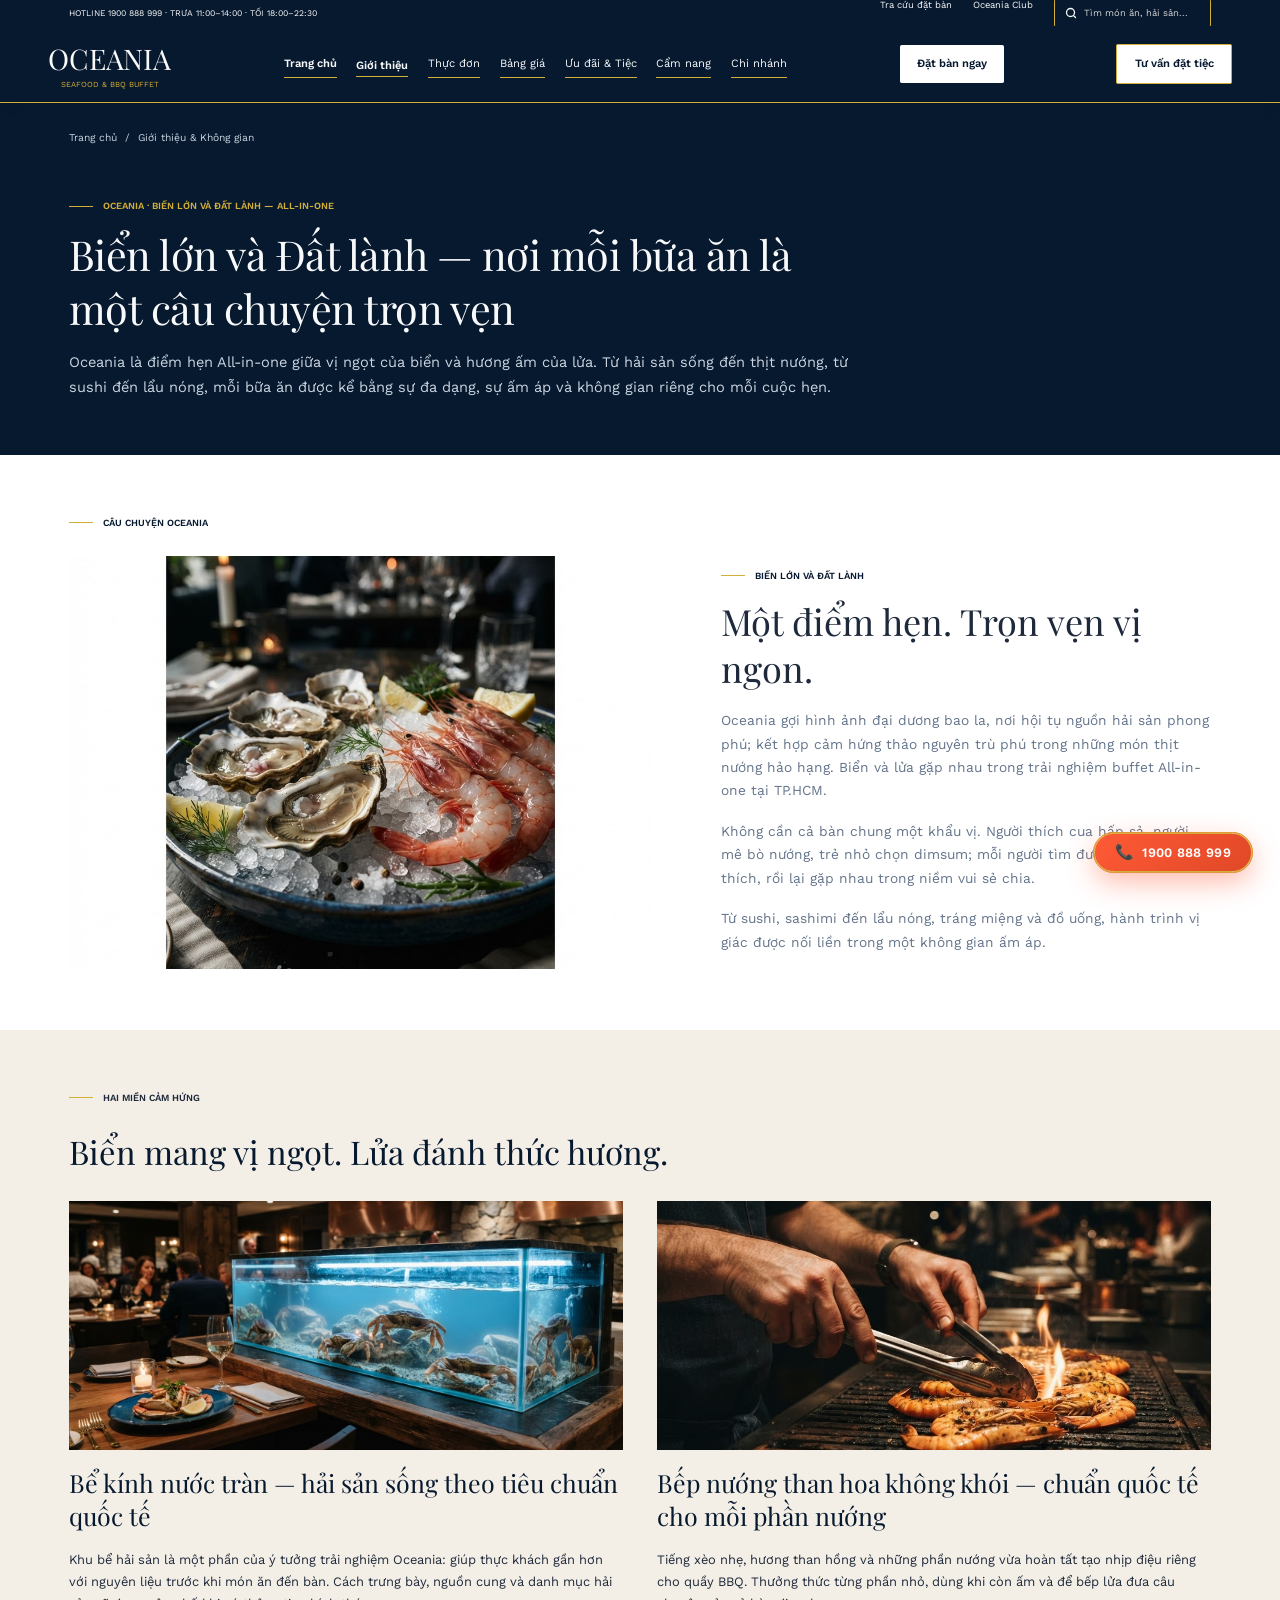
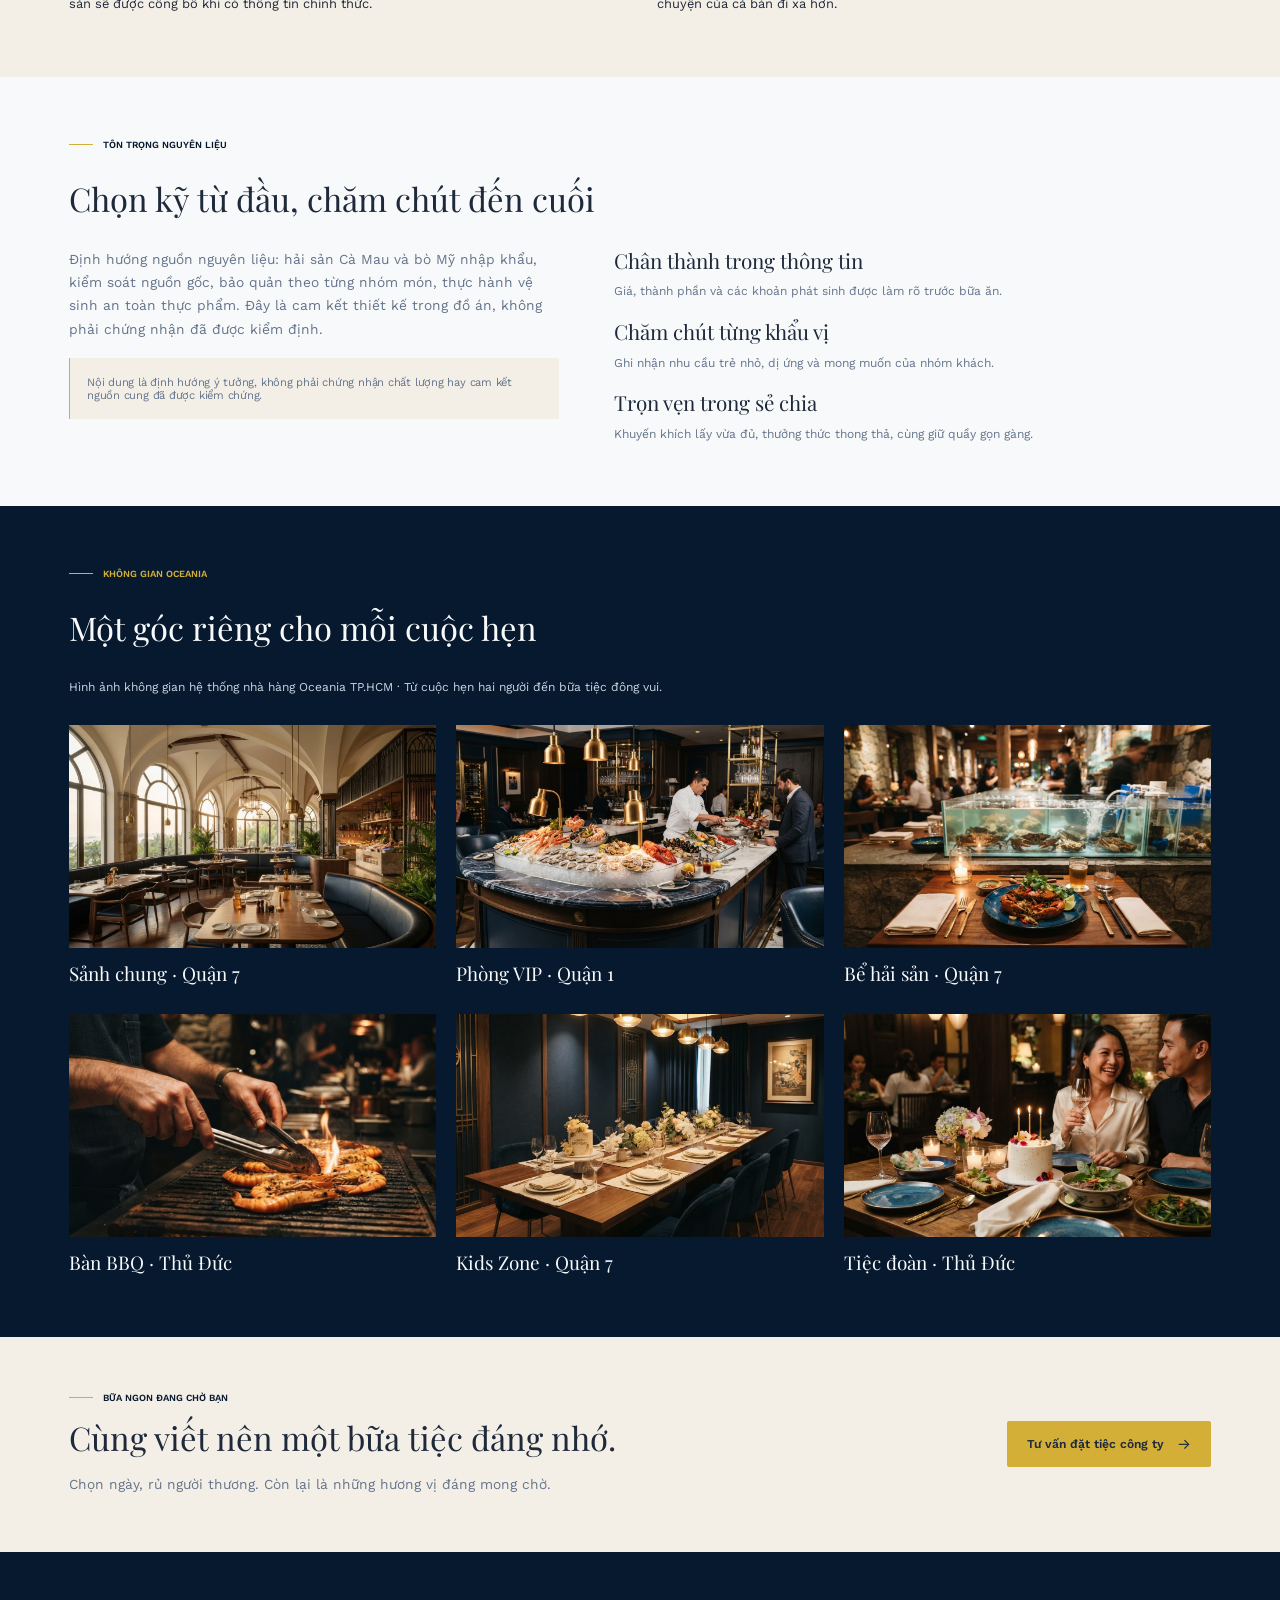
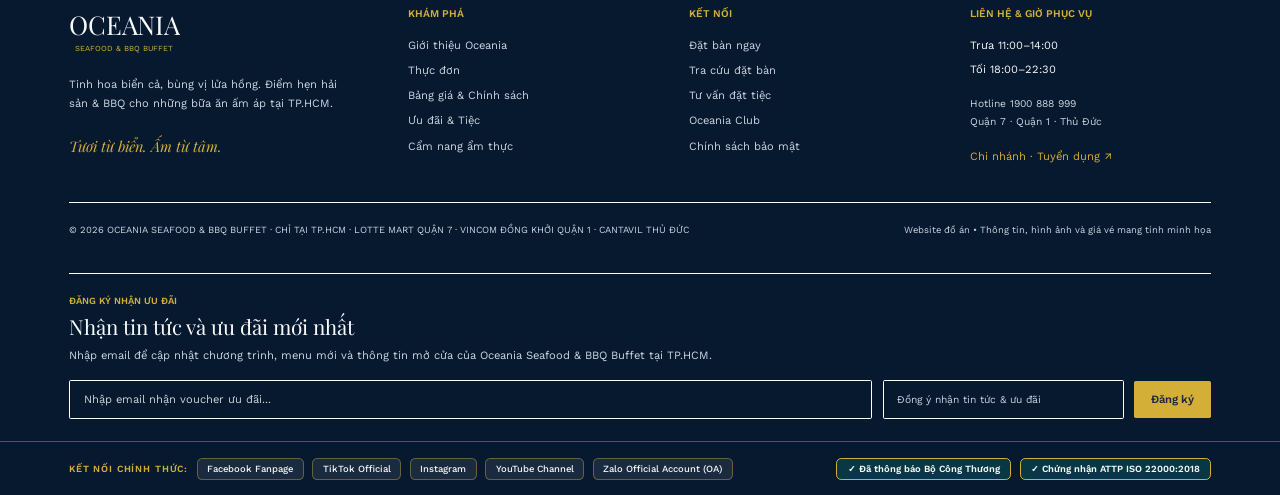
==== about.html @ efcf439b "first commit" ====
<!DOCTYPE html>
<html lang="vi">
<head>
  <meta charset="UTF-8" />
  <meta name="viewport" content="width=device-width, initial-scale=1.0" />
  <title>Giới Thiệu & Không Gian — Oceania Seafood & BBQ Buffet</title>
  <link rel="stylesheet" href="assets/css/style.css" />
</head>
<body>
  <!-- Global Search Autocomplete Drawer (Figma State S11) -->
  <div id="oceania-search-drawer" class="oceania-search-drawer" aria-hidden="true">
    <div class="bg-[var(--surface\/card,white)] border border-[var(--brand\/champagne,#d4af37)] border-solid content-stretch flex flex-col gap-[24px] items-start overflow-clip p-[32px] relative shrink-0 w-full" data-node-id="3375:38955" data-name="Tìm kiếm mở rộng">
          <div class="content-stretch flex gap-[24px] items-end overflow-clip relative shrink-0 w-full" data-node-id="3375:38956" data-name="Tìm kiếm">
            <div class="bg-[var(--surface\/card,white)] border border-[var(--border\/default,#e2e8f0)] border-solid content-stretch flex flex-[1_0_0] flex-col items-start min-h-[78px] min-w-px overflow-clip p-[14px] relative rounded-[2px]" data-node-id="3375:38957" data-name="Trường thông tin">
              <div class="[word-break:break-word] font-['Work_Sans:Regular'] font-normal leading-[0] relative shrink-0 text-[#182d36] text-[0px] w-full" data-node-id="3375:38958">
                <p class="leading-[1.65] mb-0 text-[#667076] text-[11px]">Tìm món ăn, quầy, nguyên liệu</p>
                <p class="leading-[1.65] text-[15px]">cua</p>
              </div>
            </div>
            <div class="content-stretch flex flex-col items-start overflow-clip relative shrink-0 w-[130px]" data-node-id="3375:38959" data-name="Xóa">
              <div class="bg-[var(--surface\/card,white)] border border-[var(--border\/default,#e2e8f0)] border-solid content-stretch flex items-center justify-center min-h-[48px] overflow-clip px-[18px] py-[14px] relative rounded-[2px] shrink-0 w-full" data-node-id="3375:38960" data-name="Nút hành động">
                <p class="[word-break:break-word] flex-[1_0_0] font-['Work_Sans:SemiBold'] font-semibold leading-[1.4] min-w-px relative text-[14px] text-[color:var(--brand\/ocean,#07192f)] text-center" data-node-id="3375:38961">
                  Xóa
                </p>
              </div>
            </div>
            <div class="content-stretch flex flex-col items-start overflow-clip relative shrink-0 w-[130px]" data-node-id="3375:38962" data-name="Đóng">
              <div class="bg-[var(--surface\/card,white)] border border-[var(--border\/default,#e2e8f0)] border-solid content-stretch flex items-center justify-center min-h-[48px] overflow-clip px-[18px] py-[14px] relative rounded-[2px] shrink-0 w-full" data-node-id="3375:38963" data-name="Nút hành động">
                <a class="[word-break:break-word] block cursor-pointer flex-[1_0_0] font-['Work_Sans:SemiBold'] font-semibold leading-[0] min-w-px relative text-[14px] text-[color:var(--brand\/ocean,#07192f)] text-center" data-node-id="3375:38964">
                  <p class="leading-[1.4]">Đóng ×</p>
                </a>
              </div>
            </div>
          </div>
          <p class="[word-break:break-word] font-['Work_Sans:SemiBold'] font-semibold leading-[1.5] relative shrink-0 text-[11px] text-[color:var(--brand\/ocean,#07192f)] w-full" data-node-id="3375:38965">
            GỢI Ý PHÙ HỢP VỚI “CUA”
          </p>
          <div class="content-stretch flex gap-[24px] items-start overflow-clip relative shrink-0 w-full" data-node-id="3375:38966" data-name="Gợi ý món ăn">
            <div class="content-stretch flex flex-col items-start overflow-clip relative shrink-0 w-[350px]" data-node-id="3375:38967" data-name="Món phù hợp">
              <div class="content-stretch flex flex-col gap-[14px] items-start overflow-clip relative shrink-0 w-full" data-node-id="3375:38968" data-name="Món ăn">
                <div class="h-[230px] relative shrink-0 w-full" data-node-id="3375:38969" data-name="Ảnh minh họa">
                  <img alt="" class="absolute inset-0 max-w-none object-cover pointer-events-none size-full" src="assets/figma/f1d84.png" />
                </div>
                <div class="[word-break:break-word] font-['Work_Sans:Regular'] font-normal leading-[0] relative shrink-0 text-[#8d1934] text-[0px] w-full" data-node-id="3375:38970">
                  <p class="leading-[1.65] mb-0 text-[11px]">Hải sản · Hấp · Không cay</p>
                  <p class="font-['Playfair_Display:Regular'] leading-[1.65] mb-0 text-[#182d36] text-[25px]">Cua Cà Mau hấp sả</p>
                  <p class="leading-[1.65] text-[13px]">Xem chi tiết ↗</p>
                </div>
              </div>
            </div>
            <div class="content-stretch flex flex-[1_0_0] flex-col gap-[24px] items-start min-w-px overflow-clip relative" data-node-id="3375:38971" data-name="Gợi ý chủ đề">
              <p class="[word-break:break-word] font-['Playfair_Display:Regular'] font-normal leading-[1.28] relative shrink-0 text-[28px] text-[color:var(--text\/primary,#1e293b)] w-full" data-node-id="3375:38972">
                Khám phá thêm từ vị biển
              </p>
              <div class="content-start flex flex-wrap gap-[8px] items-start overflow-clip relative shrink-0 w-full" data-node-id="3375:38973" data-name="Bộ lọc">
                <div class="bg-[var(--surface\/card,white)] border border-[var(--border\/default,#e2e8f0)] border-solid content-stretch flex items-start overflow-clip px-[15px] py-[12px] relative rounded-[100px] shrink-0" data-node-id="3375:38974" data-name="Lựa chọn">
                  <p class="[word-break:break-word] font-['Work_Sans:Regular'] font-normal leading-[normal] relative shrink-0 text-[13px] text-[color:var(--text\/secondary,#64748b)] whitespace-nowrap" data-node-id="3375:38975">
                    Hải sản
                  </p>
                </div>
                <div class="bg-[var(--surface\/card,white)] border border-[var(--border\/default,#e2e8f0)] border-solid content-stretch flex items-start overflow-clip px-[15px] py-[12px] relative rounded-[100px] shrink-0" data-node-id="3375:38976" data-name="Lựa chọn">
                  <p class="[word-break:break-word] font-['Work_Sans:Regular'] font-normal leading-[normal] relative shrink-0 text-[13px] text-[color:var(--text\/secondary,#64748b)] whitespace-nowrap" data-node-id="3375:38977">
                    Quầy hấp
                  </p>
                </div>
                <div class="bg-[var(--surface\/card,white)] border border-[var(--border\/default,#e2e8f0)] border-solid content-stretch flex items-start overflow-clip px-[15px] py-[12px] relative rounded-[100px] shrink-0" data-node-id="3375:38978" data-name="Lựa chọn">
                  <p class="[word-break:break-word] font-['Work_Sans:Regular'] font-normal leading-[normal] relative shrink-0 text-[13px] text-[color:var(--text\/secondary,#64748b)] whitespace-nowrap" data-node-id="3375:38979">
                    Không cay
                  </p>
                </div>
              </div>
              <div class="[word-break:break-word] font-['Work_Sans:Regular'] font-normal leading-[0] relative shrink-0 text-[15px] text-[color:var(--text\/secondary,#64748b)] w-full" data-node-id="3375:38980">
                <p class="leading-[1.65] mb-0">Cua Cà Mau hấp sả · Quầy Hải sản</p>
                <p class="leading-[1.65]">Cẩm nang: Vị ngọt nguyên bản từ cua hấp sả</p>
              </div>
              <div class="bg-[var(--surface\/card,white)] border border-[var(--border\/default,#e2e8f0)] border-solid content-stretch flex items-center justify-center min-h-[48px] overflow-clip px-[18px] py-[14px] relative rounded-[2px] shrink-0 w-full" data-node-id="3375:38981" data-name="Nút hành động">
                <p class="[word-break:break-word] flex-[1_0_0] font-['Work_Sans:SemiBold'] font-semibold leading-[1.4] min-w-px relative text-[14px] text-[color:var(--brand\/ocean,#07192f)] text-center" data-node-id="3375:38982">
                  Xem kết quả tìm kiếm
                </p>
              </div>
              <div class="bg-[var(--surface\/sand,#f4efe6)] border-[var(--brand\/champagne,#d4af37)] border-l-2 border-solid content-stretch flex flex-col items-start overflow-clip p-[18px] relative shrink-0 w-full" data-node-id="3375:38983" data-name="Thông báo">
                <p class="[word-break:break-word] font-['Work_Sans:Regular'] font-normal leading-[1.65] relative shrink-0 text-[13px] text-[color:var(--text\/secondary,#64748b)] w-full" data-node-id="3375:38984">
                  Danh mục và hình ảnh hệ thống nhà hàng Oceania TP.HCM. Không có giá bán lẻ theo món.
                </p>
              </div>
            </div>
          </div>
        </div>
  </div>

  <!-- Global Mobile Navigation Drawer (Figma State S22) -->
  <div id="oceania-mobile-drawer" class="oceania-mobile-drawer" aria-hidden="true">
    <div class="oceania-mobile-drawer-backdrop"></div>
    <div class="oceania-mobile-drawer-panel">
      <div class="bg-[var(--brand\/ocean,#07192f)] content-stretch flex flex-col gap-[20px] items-start overflow-clip p-[24px] relative shrink-0 w-full" data-node-id="3375:39491" data-name="Menu điều hướng mở">
        <div class="[word-break:break-word] content-stretch flex items-start justify-between overflow-clip relative shrink-0 w-full" data-node-id="3375:39492" data-name="Tiêu đề menu">
          <p class="flex-[1_0_0] font-['Work_Sans:SemiBold'] font-semibold leading-[1.5] min-w-px relative text-[11px] text-[color:var(--brand\/champagne,#d4af37)]" data-node-id="3375:39493">
            KHÁM PHÁ OCEANIA
          </p>
          <p class="font-['Inter:Regular'] font-normal leading-[normal] not-italic relative shrink-0 text-[20px] text-[color:var(--surface\/pearl,#f8f9fa)] whitespace-nowrap" data-node-id="3375:39494">
            ×
          </p>
        </div>
        <div class="bg-[var(--surface\/card,white)] border border-[var(--border\/default,#e2e8f0)] border-solid content-stretch flex flex-col items-start min-h-[78px] overflow-clip p-[14px] relative rounded-[2px] shrink-0 w-full" data-node-id="3375:39495" data-name="Trường thông tin">
          <div class="[word-break:break-word] font-['Work_Sans:Regular'] font-normal leading-[0] relative shrink-0 text-[#182d36] text-[0px] w-full" data-node-id="3375:39496">
            <p class="leading-[1.65] mb-0 text-[#667076] text-[11px]">Tìm kiếm</p>
            <p class="leading-[1.65] text-[15px]">Tìm món ăn, cẩm nang… ⌕</p>
          </div>
        </div>
        <div class="[word-break:break-word] content-stretch flex flex-col font-normal items-start overflow-clip relative shrink-0 w-full whitespace-nowrap" data-node-id="3375:39497" data-name="Các mục chính">
          <div class="border-[var(--surface\/card,white)] border-b border-solid content-stretch flex items-center justify-between min-h-[52px] overflow-clip relative shrink-0 w-full" data-node-id="3375:39498" data-name="Mục điều hướng">
            <a class="block cursor-pointer font-['Work_Sans:Regular'] leading-[0] relative shrink-0 text-[17px] text-[color:var(--surface\/pearl,#f8f9fa)]" data-node-id="3375:39499">
              <p class="leading-[normal]">Trang chủ</p>
            </a>
            <p class="font-['Inter:Regular'] leading-[normal] not-italic relative shrink-0 text-[18px] text-[color:var(--brand\/champagne,#d4af37)]" data-node-id="3375:39500">
              ↗
            </p>
          </div>
          <div class="border-[var(--surface\/card,white)] border-b border-solid content-stretch flex items-center justify-between min-h-[52px] overflow-clip relative shrink-0 w-full" data-node-id="3375:39501" data-name="Mục điều hướng">
            <a class="block cursor-pointer font-['Work_Sans:Regular'] leading-[0] relative shrink-0 text-[17px] text-[color:var(--surface\/pearl,#f8f9fa)]" data-node-id="3375:39502">
              <p class="leading-[normal]">Giới thiệu</p>
            </a>
            <p class="font-['Inter:Regular'] leading-[normal] not-italic relative shrink-0 text-[18px] text-[color:var(--brand\/champagne,#d4af37)]" data-node-id="3375:39503">
              ↗
            </p>
          </div>
          <div class="border-[var(--surface\/card,white)] border-b border-solid content-stretch flex items-center justify-between min-h-[52px] overflow-clip relative shrink-0 w-full" data-node-id="3375:39504" data-name="Mục điều hướng">
            <a class="block cursor-pointer font-['Work_Sans:Regular'] leading-[0] relative shrink-0 text-[17px] text-[color:var(--surface\/pearl,#f8f9fa)]" data-node-id="3375:39505">
              <p class="leading-[normal]">Thực đơn</p>
            </a>
            <p class="font-['Inter:Regular'] leading-[normal] not-italic relative shrink-0 text-[18px] text-[color:var(--brand\/champagne,#d4af37)]" data-node-id="3375:39506">
              ↗
            </p>
          </div>
          <div class="border-[var(--surface\/card,white)] border-b border-solid content-stretch flex items-center justify-between min-h-[52px] overflow-clip relative shrink-0 w-full" data-node-id="3375:39507" data-name="Mục điều hướng">
            <a class="block cursor-pointer font-['Work_Sans:Regular'] leading-[0] relative shrink-0 text-[17px] text-[color:var(--surface\/pearl,#f8f9fa)]" data-node-id="3375:39508">
              <p class="leading-[normal]">Bảng giá</p>
            </a>
            <p class="font-['Inter:Regular'] leading-[normal] not-italic relative shrink-0 text-[18px] text-[color:var(--brand\/champagne,#d4af37)]" data-node-id="3375:39509">
              ↗
            </p>
          </div>
          <div class="border-[var(--surface\/card,white)] border-b border-solid content-stretch flex items-center justify-between min-h-[52px] overflow-clip relative shrink-0 w-full" data-node-id="3375:39510" data-name="Mục điều hướng">
            <a class="block cursor-pointer font-['Work_Sans:Regular'] leading-[0] relative shrink-0 text-[17px] text-[color:var(--surface\/pearl,#f8f9fa)]" data-node-id="3375:39511">
              <p class="leading-[normal]">Ưu đãi &amp; Tiệc</p>
            </a>
            <p class="font-['Inter:Regular'] leading-[normal] not-italic relative shrink-0 text-[18px] text-[color:var(--brand\/champagne,#d4af37)]" data-node-id="3375:39512">
              ↗
            </p>
          </div>
          <div class="border-[var(--surface\/card,white)] border-b border-solid content-stretch flex items-center justify-between min-h-[52px] overflow-clip relative shrink-0 w-full" data-node-id="3375:39513" data-name="Mục điều hướng">
            <a class="block cursor-pointer font-['Work_Sans:Regular'] leading-[0] relative shrink-0 text-[17px] text-[color:var(--surface\/pearl,#f8f9fa)]" data-node-id="3375:39514">
              <p class="leading-[normal]">Cẩm nang</p>
            </a>
            <p class="font-['Inter:Regular'] leading-[normal] not-italic relative shrink-0 text-[18px] text-[color:var(--brand\/champagne,#d4af37)]" data-node-id="3375:39515">
              ↗
            </p>
          </div>
          <div class="border-[var(--surface\/card,white)] border-b border-solid content-stretch flex items-center justify-between min-h-[52px] overflow-clip relative shrink-0 w-full" data-node-id="3375:39516" data-name="Mục điều hướng">
            <a class="block cursor-pointer font-['Work_Sans:Regular'] leading-[0] relative shrink-0 text-[17px] text-[color:var(--surface\/pearl,#f8f9fa)]" data-node-id="3375:39517">
              <p class="leading-[normal]">Chi nhánh</p>
            </a>
            <p class="font-['Inter:Regular'] leading-[normal] not-italic relative shrink-0 text-[18px] text-[color:var(--brand\/champagne,#d4af37)]" data-node-id="3375:39518">
              ↗
            </p>
          </div>
        </div>
        <div class="bg-[var(--surface\/card,white)] border border-[var(--border\/default,#e2e8f0)] border-solid content-stretch flex items-center justify-center min-h-[48px] overflow-clip px-[18px] py-[14px] relative rounded-[2px] shrink-0 w-full" data-node-id="3375:39519" data-name="Nút hành động">
          <a class="[word-break:break-word] block cursor-pointer flex-[1_0_0] font-['Work_Sans:SemiBold'] font-semibold leading-[0] min-w-px relative text-[14px] text-[color:var(--brand\/ocean,#07192f)] text-center" data-node-id="3375:39520">
            <p class="leading-[1.4]">Đặt bàn ngay</p>
          </a>
        </div>
        <div class="content-stretch flex gap-[16px] items-start overflow-clip relative shrink-0 w-full" data-node-id="3375:39521" data-name="Liên kết bổ sung">
          <div class="bg-[var(--surface\/card,white)] border border-[var(--border\/default,#e2e8f0)] border-solid content-stretch flex flex-[1_0_0] items-center justify-center min-h-[48px] min-w-px overflow-clip px-[18px] py-[14px] relative rounded-[2px]" data-node-id="3375:39522" data-name="Nút hành động">
            <a class="[word-break:break-word] block cursor-pointer flex-[1_0_0] font-['Work_Sans:SemiBold'] font-semibold leading-[0] min-w-px relative text-[14px] text-[color:var(--brand\/ocean,#07192f)] text-center" data-node-id="3375:39523">
              <p class="leading-[1.4]">Tra cứu đặt bàn</p>
            </a>
          </div>
          <div class="bg-[var(--surface\/card,white)] border border-[var(--border\/default,#e2e8f0)] border-solid content-stretch flex flex-[1_0_0] items-center justify-center min-h-[48px] min-w-px overflow-clip px-[18px] py-[14px] relative rounded-[2px]" data-node-id="3375:39524" data-name="Nút hành động">
            <a class="[word-break:break-word] block cursor-pointer flex-[1_0_0] font-['Work_Sans:SemiBold'] font-semibold leading-[0] min-w-px relative text-[14px] text-[color:var(--brand\/ocean,#07192f)] text-center" data-node-id="3375:39525">
              <p class="leading-[1.4]">Oceania Club</p>
            </a>
          </div>
        </div>
        <p class="[word-break:break-word] font-['Work_Sans:Regular'] font-normal leading-[1.65] relative shrink-0 text-[#cbd5e1] text-[13px] w-full" data-node-id="3375:39526">
          Hotline 1900 888 999 · TP.HCM
        </p>
      </div>
    </div>
  </div>

  <!-- Desktop View (1440px Figma Frame) -->
  <div class="oceania-desktop-view">
    <div
      class="bg-[var(--surface\/pearl,#f8f9fa)] content-stretch flex flex-col items-start relative size-full"
      data-node-id="3361:12300"
      data-name="02 — Giới thiệu & Không gian"
    >
      <div class="bg-[var(--brand\/ocean,#07192f)] content-stretch flex flex-col items-start overflow-clip relative shrink-0 w-full" data-node-id="3375:384" data-name="Điều hướng">
        <div class="bg-[var(--brand\/ocean,#07192f)] content-stretch flex h-[30px] items-center justify-between overflow-clip px-[80px] relative shrink-0 w-full" data-node-id="3375:385" data-name="Guest services">
          <p class="[word-break:break-word] font-['Work_Sans:Regular'] font-normal leading-[normal] relative shrink-0 text-[10px] text-[color:var(--surface\/pearl,#f8f9fa)] whitespace-nowrap" data-node-id="3375:386">
            HOTLINE 1900 888 999 · TRƯA 11:00–14:00 · TỐI 18:00–22:30
          </p>
          <div class="content-stretch flex gap-[24px] items-start overflow-clip relative shrink-0" data-node-id="3375:387" data-name="Secondary links">
            <a class="[word-break:break-word] block cursor-pointer font-['Work_Sans:Regular'] font-normal leading-[0] relative shrink-0 text-[11px] text-[color:var(--surface\/pearl,#f8f9fa)] whitespace-nowrap" data-node-id="3375:388">
              <p class="leading-[normal]">Tra cứu đặt bàn</p>
            </a>
            <a class="[word-break:break-word] block cursor-pointer font-['Work_Sans:Regular'] font-normal leading-[0] relative shrink-0 text-[11px] text-[color:var(--surface\/pearl,#f8f9fa)] whitespace-nowrap" data-node-id="3375:389">
              <p class="leading-[normal]">Oceania Club</p>
            </a>
            <div class="bg-[var(--brand\/ocean,#07192f)] border border-[var(--brand\/champagne,#d4af37)] border-solid content-stretch flex gap-[8px] items-center overflow-clip px-[12px] py-[8px] relative rounded-[2px] shrink-0" data-node-id="3375:390" data-name="Search field">
              <div class="relative shrink-0 size-[14px]" data-node-id="3375:391" data-name="search">
                <img alt="" class="absolute block inset-0 max-w-none size-full" src="assets/figma/f5e0f.svg" />
              </div>
              <input type="text" class="oceania-header-search-input" placeholder="Tìm món ăn, hải sản..." aria-label="Tìm món ăn" />
            </div>
          </div>
        </div>
        <div class="border-[var(--brand\/champagne,#d4af37)] border-b border-solid content-stretch flex h-[90px] items-center justify-between overflow-clip px-[56px] relative shrink-0 w-full" data-node-id="3375:394" data-name="Main navigation">
          <div class="[word-break:break-word] content-stretch flex flex-col font-normal gap-[4px] items-center overflow-clip relative shrink-0 whitespace-nowrap" data-node-id="3375:395" data-name="Oceania wordmark">
            <a class="block cursor-pointer font-['Playfair_Display:Regular'] leading-[0] relative shrink-0 text-[33px] text-[color:var(--surface\/pearl,#f8f9fa)]" data-node-id="3375:396">
              <p class="leading-[normal]">OCEANIA</p>
            </a>
            <p class="font-['Work_Sans:Regular'] leading-[normal] relative shrink-0 text-[9px] text-[color:var(--brand\/champagne,#d4af37)]" data-node-id="3375:397">SEAFOOD &amp; BBQ BUFFET</p>
          </div>
          <div class="content-stretch flex gap-[23px] items-center overflow-clip relative shrink-0" data-node-id="3375:398" data-name="Page links">
            <div class="border-[var(--brand\/champagne,#d4af37)] border-b border-solid content-stretch flex flex-col items-start overflow-clip pb-[8px] pt-[9px] relative shrink-0" data-node-id="3375:399" data-name="Navigation item">
              <a class="[word-break:break-word] block cursor-pointer font-['Work_Sans:SemiBold'] font-semibold leading-[0] relative shrink-0 text-[13px] text-[color:var(--surface\/pearl,#f8f9fa)] whitespace-nowrap" data-node-id="3375:400">
                <p class="leading-[normal]">Trang chủ</p>
              </a>
            </div>
            <div class="border-[var(--brand\/champagne,#d4af37)] border-b border-solid content-stretch flex flex-col items-start overflow-clip pb-[8px] pt-[9px] relative shrink-0" data-node-id="3375:401" data-name="Navigation item">
              <p class="[word-break:break-word] font-['Work_Sans:Regular'] font-normal leading-[normal] relative shrink-0 text-[13px] text-[color:var(--brand\/champagne,#d4af37)] whitespace-nowrap" data-node-id="3375:402">
                Giới thiệu
              </p>
            </div>
            <div class="border-[var(--brand\/champagne,#d4af37)] border-b border-solid content-stretch flex flex-col items-start overflow-clip pb-[8px] pt-[9px] relative shrink-0" data-node-id="3375:403" data-name="Navigation item">
              <a class="[word-break:break-word] block cursor-pointer font-['Work_Sans:Regular'] font-normal leading-[0] relative shrink-0 text-[13px] text-[color:var(--surface\/pearl,#f8f9fa)] whitespace-nowrap" data-node-id="3375:404">
                <p class="leading-[normal]">Thực đơn</p>
              </a>
            </div>
            <div class="border-[var(--brand\/champagne,#d4af37)] border-b border-solid content-stretch flex flex-col items-start overflow-clip pb-[8px] pt-[9px] relative shrink-0" data-node-id="3375:405" data-name="Navigation item">
              <a class="[word-break:break-word] block cursor-pointer font-['Work_Sans:Regular'] font-normal leading-[0] relative shrink-0 text-[13px] text-[color:var(--surface\/pearl,#f8f9fa)] whitespace-nowrap" data-node-id="3375:406">
                <p class="leading-[normal]">Bảng giá</p>
              </a>
            </div>
            <div class="border-[var(--brand\/champagne,#d4af37)] border-b border-solid content-stretch flex flex-col items-start overflow-clip pb-[8px] pt-[9px] relative shrink-0" data-node-id="3375:407" data-name="Navigation item">
              <a class="[word-break:break-word] block cursor-pointer font-['Work_Sans:Regular'] font-normal leading-[0] relative shrink-0 text-[13px] text-[color:var(--surface\/pearl,#f8f9fa)] whitespace-nowrap" data-node-id="3375:408">
                <p class="leading-[normal]">Ưu đãi &amp; Tiệc</p>
              </a>
            </div>
            <div class="border-[var(--brand\/champagne,#d4af37)] border-b border-solid content-stretch flex flex-col items-start overflow-clip pb-[8px] pt-[9px] relative shrink-0" data-node-id="3375:409" data-name="Navigation item">
              <a class="[word-break:break-word] block cursor-pointer font-['Work_Sans:Regular'] font-normal leading-[0] relative shrink-0 text-[13px] text-[color:var(--surface\/pearl,#f8f9fa)] whitespace-nowrap" data-node-id="3375:410">
                <p class="leading-[normal]">Cẩm nang</p>
              </a>
            </div>
            <div class="border-[var(--brand\/champagne,#d4af37)] border-b border-solid content-stretch flex flex-col items-start overflow-clip pb-[8px] pt-[9px] relative shrink-0" data-node-id="3375:411" data-name="Navigation item">
              <a class="[word-break:break-word] block cursor-pointer font-['Work_Sans:Regular'] font-normal leading-[0] relative shrink-0 text-[13px] text-[color:var(--surface\/pearl,#f8f9fa)] whitespace-nowrap" data-node-id="3375:412">
                <p class="leading-[normal]">Chi nhánh</p>
              </a>
            </div>
          </div>
          <div class="bg-[var(--surface\/card,white)] content-stretch flex items-start overflow-clip px-[20px] py-[14px] relative rounded-[2px] shrink-0" data-node-id="3375:413" data-name="Booking action">
            <a class="[word-break:break-word] block cursor-pointer font-['Work_Sans:SemiBold'] font-semibold leading-[0] relative shrink-0 text-[13px] text-[color:var(--brand\/ocean,#07192f)] whitespace-nowrap" data-node-id="3375:414">
              <p class="leading-[normal]">Đặt bàn ngay</p>
            </a>
          </div>
          <div class="bg-[var(--surface\/card,white)] border border-[var(--brand\/champagne,#d4af37)] border-solid content-stretch flex items-start overflow-clip px-[20px] py-[14px] relative rounded-[2px] shrink-0" data-node-id="3375:415" data-name="Consultation action">
            <a class="[word-break:break-word] block cursor-pointer font-['Work_Sans:SemiBold'] font-semibold leading-[0] relative shrink-0 text-[13px] text-[color:var(--brand\/ocean,#07192f)] whitespace-nowrap" data-node-id="3375:416">
              <p class="leading-[normal]">Tư vấn đặt tiệc</p>
            </a>
          </div>
        </div>
      </div>
      <div class="bg-[var(--brand\/ocean,#07192f)] content-stretch flex flex-col gap-[24px] items-start min-h-[380px] overflow-clip pb-[65px] pt-[32px] px-[80px] relative shrink-0 w-full" data-node-id="3361:12330" data-name="Mở đầu trang">
        <div class="absolute bottom-0 left-0 top-0 w-[1440px]" data-node-id="3361:12331" data-name="Ảnh chủ đề">
          <img alt="" class="absolute inset-0 max-w-none object-cover pointer-events-none size-full" src="assets/figma/6bce9.png" />
        </div>
        <div class="absolute bg-[var(--brand\/ocean,#07192f)] bottom-0 left-0 top-0 w-[1440px]" data-node-id="3361:12332" data-name="Nền đọc"></div>
        <p class="[word-break:break-word] font-['Work_Sans:Regular'] font-normal leading-[normal] min-w-full relative shrink-0 text-[#cbd5e1] text-[12px] w-[min-content] whitespace-pre-wrap" data-node-id="3361:12333">Trang chủ  /  Giới thiệu &amp; Không gian</p>
        <div class="content-stretch flex flex-col gap-[18px] items-start overflow-clip pt-[42px] relative shrink-0 w-[930px]" data-node-id="3361:12334" data-name="Lời mở">
          <div class="content-stretch flex gap-[12px] items-center overflow-clip relative shrink-0" data-node-id="3361:12335" data-name="Nhãn biên tập">
            <div class="bg-[var(--brand\/champagne,#d4af37)] h-px relative shrink-0 w-[28px]" data-node-id="3361:12336" data-name="Dấu nhấn"></div>
            <p class="[word-break:break-word] font-['Work_Sans:SemiBold'] font-semibold leading-[normal] relative shrink-0 text-[11px] text-[color:var(--brand\/champagne,#d4af37)] uppercase whitespace-nowrap" data-node-id="3361:12337">
              Oceania · Biển lớn và Đất lành — All-in-one
            </p>
          </div>
          <p class="[word-break:break-word] font-['Playfair_Display:Regular'] font-normal leading-[1.3] min-w-full relative shrink-0 text-[48px] text-[color:var(--surface\/pearl,#f8f9fa)] tracking-[-0.6px] w-[min-content]" data-node-id="3361:12338">
            Biển lớn và Đất lành — nơi mỗi bữa ăn là một câu chuyện trọn vẹn
          </p>
          <p class="[word-break:break-word] font-['Work_Sans:Regular'] font-normal leading-[1.7] min-w-full relative shrink-0 text-[#cbd5e1] text-[17px] w-[min-content]" data-node-id="3361:12339">
            Oceania là điểm hẹn All-in-one giữa vị ngọt của biển và hương ấm của lửa. Từ hải sản sống đến thịt nướng, từ sushi đến lẩu nóng, mỗi bữa ăn được kể bằng sự đa dạng, sự ấm áp và không gian riêng cho mỗi cuộc hẹn.
          </p>
        </div>
      </div>
      <div class="bg-[var(--surface\/card,white)] content-stretch flex flex-col gap-[32px] items-start overflow-clip px-[80px] py-[72px] relative shrink-0 w-full" data-node-id="3361:12340" data-name="Nội dung chuyên mục">
        <div class="content-stretch flex gap-[12px] items-center overflow-clip relative shrink-0" data-node-id="3361:12341" data-name="Nhãn biên tập">
          <div class="bg-[var(--brand\/champagne,#d4af37)] h-px relative shrink-0 w-[28px]" data-node-id="3361:12342" data-name="Dấu nhấn"></div>
          <p class="[word-break:break-word] font-['Work_Sans:SemiBold'] font-semibold leading-[normal] relative shrink-0 text-[11px] text-[color:var(--brand\/ocean,#07192f)] uppercase whitespace-nowrap" data-node-id="3361:12343">
            Câu chuyện Oceania
          </p>
        </div>
        <div class="content-stretch flex gap-[80px] items-center overflow-clip relative shrink-0 w-full" data-node-id="3361:12344" data-name="Câu chuyện biển và lửa">
          <div class="flex-[1_0_0] h-[480px] min-w-px relative" data-node-id="3361:12353" data-name="Tiệc biển">
            <img alt="" class="absolute inset-0 max-w-none object-cover pointer-events-none size-full" src="assets/figma/56835.png" />
          </div>
          <div class="content-stretch flex flex-col gap-[20px] items-start overflow-clip relative shrink-0 w-[570px]" data-node-id="3361:12345" data-name="Từ đại dương">
            <div class="content-stretch flex gap-[12px] items-center overflow-clip relative shrink-0" data-node-id="3361:12346" data-name="Nhãn biên tập">
              <div class="bg-[var(--brand\/champagne,#d4af37)] h-px relative shrink-0 w-[28px]" data-node-id="3361:12347" data-name="Dấu nhấn"></div>
              <p class="[word-break:break-word] font-['Work_Sans:SemiBold'] font-semibold leading-[normal] relative shrink-0 text-[11px] text-[color:var(--brand\/ocean,#07192f)] uppercase whitespace-nowrap" data-node-id="3361:12348">
                Biển lớn và Đất lành
              </p>
            </div>
            <p class="[word-break:break-word] font-['Playfair_Display:Regular'] font-normal leading-[1.3] min-w-full relative shrink-0 text-[42px] text-[color:var(--text\/primary,#1e293b)] w-[min-content]" data-node-id="3361:12349">
              Một điểm hẹn. Trọn vẹn vị ngon.
            </p>
            <p class="[word-break:break-word] font-['Work_Sans:Regular'] font-normal leading-[1.7] min-w-full relative shrink-0 text-[16px] text-[color:var(--text\/secondary,#64748b)] w-[min-content]" data-node-id="3361:12350">
              Oceania gợi hình ảnh đại dương bao la, nơi hội tụ nguồn hải sản phong phú; kết hợp cảm hứng thảo nguyên trù phú trong những món thịt nướng hảo hạng. Biển và lửa gặp nhau trong trải nghiệm buffet All-in-one tại TP.HCM.
            </p>
            <p class="[word-break:break-word] font-['Work_Sans:Regular'] font-normal leading-[1.7] min-w-full relative shrink-0 text-[16px] text-[color:var(--text\/secondary,#64748b)] w-[min-content]" data-node-id="3361:12351">
              Không cần cả bàn chung một khẩu vị. Người thích cua hấp sả, người mê bò nướng, trẻ nhỏ chọn dimsum; mỗi người tìm được món yêu thích, rồi lại gặp nhau trong niềm vui sẻ chia.
            </p>
            <p class="[word-break:break-word] font-['Work_Sans:Regular'] font-normal leading-[1.7] min-w-full relative shrink-0 text-[16px] text-[color:var(--text\/secondary,#64748b)] w-[min-content]" data-node-id="3361:12352">
              Từ sushi, sashimi đến lẩu nóng, tráng miệng và đồ uống, hành trình vị giác được nối liền trong một không gian ấm áp.
            </p>
          </div>
        </div>
      </div>
      <div class="bg-[var(--surface\/sand,#f4efe6)] content-stretch flex flex-col gap-[32px] items-start overflow-clip px-[80px] py-[72px] relative shrink-0 w-full" data-node-id="3361:12354" data-name="Nội dung chuyên mục">
        <div class="content-stretch flex gap-[12px] items-center overflow-clip relative shrink-0" data-node-id="3361:12355" data-name="Nhãn biên tập">
          <div class="bg-[var(--brand\/champagne,#d4af37)] h-px relative shrink-0 w-[28px]" data-node-id="3361:12356" data-name="Dấu nhấn"></div>
          <p class="[word-break:break-word] font-['Work_Sans:SemiBold'] font-semibold leading-[normal] relative shrink-0 text-[11px] text-[color:var(--text\/primary,#1e293b)] uppercase whitespace-nowrap" data-node-id="3361:12357">
            Hai miền cảm hứng
          </p>
        </div>
        <p class="[word-break:break-word] font-['Playfair_Display:Regular'] font-normal leading-[1.3] min-w-full relative shrink-0 text-[38px] text-[color:var(--brand\/ocean,#07192f)] w-[min-content]" data-node-id="3361:12358">
          Biển mang vị ngọt. Lửa đánh thức hương.
        </p>
        <div class="content-stretch flex gap-[40px] items-start overflow-clip relative shrink-0 w-full" data-node-id="3361:12359" data-name="Trải nghiệm tại quầy">
          <div class="content-stretch flex flex-[1_0_0] flex-col gap-[20px] items-start min-w-px overflow-clip relative" data-node-id="3361:12360" data-name="Điểm trải nghiệm">
            <div class="h-[290px] relative shrink-0 w-full" data-node-id="3361:12361" data-name="Ảnh trải nghiệm">
              <img alt="" class="absolute inset-0 max-w-none object-cover pointer-events-none size-full" src="assets/figma/349d8.png" />
            </div>
            <p class="[word-break:break-word] font-['Playfair_Display:Regular'] font-normal leading-[1.3] relative shrink-0 text-[29px] text-[color:var(--brand\/ocean,#07192f)] w-full" data-node-id="3361:12362">
              Bể kính nước tràn — hải sản sống theo tiêu chuẩn quốc tế
            </p>
            <p class="[word-break:break-word] font-['Work_Sans:Regular'] font-normal leading-[1.7] relative shrink-0 text-[15px] text-[color:var(--text\/primary,#1e293b)] w-full" data-node-id="3361:12363">
              Khu bể hải sản là một phần của ý tưởng trải nghiệm Oceania: giúp thực khách gần hơn với nguyên liệu trước khi món ăn đến bàn. Cách trưng bày, nguồn cung và danh mục hải sản sẽ được công bố khi có thông tin chính thức.
            </p>
          </div>
          <div class="content-stretch flex flex-[1_0_0] flex-col gap-[20px] items-start min-w-px overflow-clip relative" data-node-id="3361:12364" data-name="Điểm trải nghiệm">
            <div class="h-[290px] relative shrink-0 w-full" data-node-id="3361:12365" data-name="Ảnh trải nghiệm">
              <img alt="" class="absolute inset-0 max-w-none object-cover pointer-events-none size-full" src="assets/figma/124ba.png" />
            </div>
            <p class="[word-break:break-word] font-['Playfair_Display:Regular'] font-normal leading-[1.3] relative shrink-0 text-[29px] text-[color:var(--brand\/ocean,#07192f)] w-full" data-node-id="3361:12366">
              Bếp nướng than hoa không khói — chuẩn quốc tế cho mỗi phần nướng
            </p>
            <p class="[word-break:break-word] font-['Work_Sans:Regular'] font-normal leading-[1.7] relative shrink-0 text-[15px] text-[color:var(--text\/primary,#1e293b)] w-full" data-node-id="3361:12367">
              Tiếng xèo nhẹ, hương than hồng và những phần nướng vừa hoàn tất tạo nhịp điệu riêng cho quầy BBQ. Thưởng thức từng phần nhỏ, dùng khi còn ấm và để bếp lửa đưa câu chuyện của cả bàn đi xa hơn.
            </p>
          </div>
        </div>
      </div>
      <div class="bg-[var(--surface\/pearl,#f8f9fa)] content-stretch flex flex-col gap-[32px] items-start overflow-clip px-[80px] py-[72px] relative shrink-0 w-full" data-node-id="3361:12368" data-name="Nội dung chuyên mục">
        <div class="content-stretch flex gap-[12px] items-center overflow-clip relative shrink-0" data-node-id="3361:12369" data-name="Nhãn biên tập">
          <div class="bg-[var(--brand\/champagne,#d4af37)] h-px relative shrink-0 w-[28px]" data-node-id="3361:12370" data-name="Dấu nhấn"></div>
          <p class="[word-break:break-word] font-['Work_Sans:SemiBold'] font-semibold leading-[normal] relative shrink-0 text-[11px] text-[color:var(--brand\/ocean,#07192f)] uppercase whitespace-nowrap" data-node-id="3361:12371">
            Tôn trọng nguyên liệu
          </p>
        </div>
        <p class="[word-break:break-word] font-['Playfair_Display:Regular'] font-normal leading-[1.3] min-w-full relative shrink-0 text-[38px] text-[color:var(--text\/primary,#1e293b)] w-[min-content]" data-node-id="3361:12372">
          Chọn kỹ từ đầu, chăm chút đến cuối
        </p>
        <div class="content-stretch flex gap-[64px] items-start overflow-clip relative shrink-0 w-full" data-node-id="3361:12373" data-name="Nguồn nguyên liệu và cam kết">
          <div class="content-stretch flex flex-col gap-[20px] items-start overflow-clip relative shrink-0 w-[570px]" data-node-id="3361:12374" data-name="Định hướng nguồn cung">
            <p class="[word-break:break-word] font-['Work_Sans:Regular'] font-normal leading-[1.7] relative shrink-0 text-[16px] text-[color:var(--text\/secondary,#64748b)] w-full" data-node-id="3361:12375">
              Định hướng nguồn nguyên liệu: hải sản Cà Mau và bò Mỹ nhập khẩu, kiểm soát nguồn gốc, bảo quản theo từng nhóm món, thực hành vệ sinh an toàn thực phẩm. Đây là cam kết thiết kế trong đồ án, không phải chứng nhận đã được kiểm định.
            </p>
            <div class="bg-[var(--surface\/sand,#f4efe6)] border-[var(--brand\/champagne,#d4af37)] border-l-2 border-solid content-stretch flex flex-col items-start overflow-clip p-[20px] relative shrink-0 w-full" data-node-id="3361:12376" data-name="Lưu ý">
              <p class="[word-break:break-word] font-['Work_Sans:Regular'] font-normal leading-[normal] relative shrink-0 text-[13px] text-[color:var(--text\/secondary,#64748b)] tracking-[-0.26px] w-full" data-node-id="3361:12377">
                Nội dung là định hướng ý tưởng, không phải chứng nhận chất lượng hay cam kết nguồn cung đã được kiểm chứng.
              </p>
            </div>
          </div>
          <div class="[word-break:break-word] content-stretch flex flex-[1_0_0] flex-col font-normal gap-[20px] items-start min-w-px overflow-clip relative" data-node-id="3361:12378" data-name="Điều chúng tôi hướng tới">
            <div class="content-stretch flex flex-col gap-[8px] items-start overflow-clip relative shrink-0 w-full" data-node-id="3361:12379" data-name="Cam kết đề xuất">
              <p class="font-['Playfair_Display:Regular'] leading-[1.3] relative shrink-0 text-[24px] text-[color:var(--text\/primary,#1e293b)] w-full" data-node-id="3361:12380">
                Chân thành trong thông tin
              </p>
              <p class="font-['Work_Sans:Regular'] leading-[1.7] relative shrink-0 text-[14px] text-[color:var(--text\/secondary,#64748b)] w-full" data-node-id="3361:12381">
                Giá, thành phần và các khoản phát sinh được làm rõ trước bữa ăn.
              </p>
            </div>
            <div class="content-stretch flex flex-col gap-[8px] items-start overflow-clip relative shrink-0 w-full" data-node-id="3361:12382" data-name="Cam kết đề xuất">
              <p class="font-['Playfair_Display:Regular'] leading-[1.3] relative shrink-0 text-[24px] text-[color:var(--text\/primary,#1e293b)] w-full" data-node-id="3361:12383">
                Chăm chút từng khẩu vị
              </p>
              <p class="font-['Work_Sans:Regular'] leading-[1.7] relative shrink-0 text-[14px] text-[color:var(--text\/secondary,#64748b)] w-full" data-node-id="3361:12384">
                Ghi nhận nhu cầu trẻ nhỏ, dị ứng và mong muốn của nhóm khách.
              </p>
            </div>
            <div class="content-stretch flex flex-col gap-[8px] items-start overflow-clip relative shrink-0 w-full" data-node-id="3361:12385" data-name="Cam kết đề xuất">
              <p class="font-['Playfair_Display:Regular'] leading-[1.3] relative shrink-0 text-[24px] text-[color:var(--text\/primary,#1e293b)] w-full" data-node-id="3361:12386">
                Trọn vẹn trong sẻ chia
              </p>
              <p class="font-['Work_Sans:Regular'] leading-[1.7] relative shrink-0 text-[14px] text-[color:var(--text\/secondary,#64748b)] w-full" data-node-id="3361:12387">
                Khuyến khích lấy vừa đủ, thưởng thức thong thả, cùng giữ quầy gọn gàng.
              </p>
            </div>
          </div>
        </div>
      </div>
      <div class="bg-[var(--brand\/ocean,#07192f)] content-stretch flex flex-col gap-[32px] items-start overflow-clip px-[80px] py-[72px] relative shrink-0 w-full" data-node-id="3361:12388" data-name="Nội dung chuyên mục">
        <div class="content-stretch flex gap-[12px] items-center overflow-clip relative shrink-0" data-node-id="3361:12389" data-name="Nhãn biên tập">
          <div class="bg-[var(--brand\/champagne,#d4af37)] h-px relative shrink-0 w-[28px]" data-node-id="3361:12390" data-name="Dấu nhấn"></div>
          <p class="[word-break:break-word] font-['Work_Sans:SemiBold'] font-semibold leading-[normal] relative shrink-0 text-[11px] text-[color:var(--brand\/champagne,#d4af37)] uppercase whitespace-nowrap" data-node-id="3361:12391">
            Không gian Oceania
          </p>
        </div>
        <p class="[word-break:break-word] font-['Playfair_Display:Regular'] font-normal leading-[1.3] min-w-full relative shrink-0 text-[38px] text-[color:var(--surface\/pearl,#f8f9fa)] w-[min-content]" data-node-id="3361:12392">
          Một góc riêng cho mỗi cuộc hẹn
        </p>
        <p class="[word-break:break-word] font-['Work_Sans:Regular'] font-normal leading-[1.7] min-w-full relative shrink-0 text-[#cbd5e1] text-[14px] w-[min-content]" data-node-id="3361:12393">
          Hình ảnh không gian hệ thống nhà hàng Oceania TP.HCM · Từ cuộc hẹn hai người đến bữa tiệc đông vui.
        </p>
        <div class="content-stretch flex gap-[24px] items-start overflow-clip relative shrink-0 w-full" data-node-id="3361:12394" data-name="Bộ ảnh không gian">
          <div class="content-stretch flex flex-[1_0_0] flex-col gap-[15px] items-start min-w-px overflow-clip relative" data-node-id="3361:12395" data-name="Góc không gian">
            <div class="h-[260px] relative shrink-0 w-full" data-node-id="3361:12396" data-name="Ảnh không gian">
              <img alt="" class="absolute inset-0 max-w-none object-cover pointer-events-none size-full" src="assets/figma/6bce9.png" />
            </div>
            <p class="[word-break:break-word] font-['Playfair_Display:Regular'] font-normal leading-[normal] relative shrink-0 text-[22px] text-[color:var(--surface\/pearl,#f8f9fa)] whitespace-nowrap" data-node-id="3361:12397">
              Sảnh chung · Quận 7
            </p>
          </div>
          <div class="content-stretch flex flex-[1_0_0] flex-col gap-[15px] items-start min-w-px overflow-clip relative" data-node-id="3361:12398" data-name="Góc không gian">
            <div class="h-[260px] relative shrink-0 w-full" data-node-id="3361:12399" data-name="Ảnh không gian">
              <img alt="" class="absolute inset-0 max-w-none object-cover pointer-events-none size-full" src="assets/figma/cf4b1.png" />
            </div>
            <p class="[word-break:break-word] font-['Playfair_Display:Regular'] font-normal leading-[normal] relative shrink-0 text-[22px] text-[color:var(--surface\/pearl,#f8f9fa)] whitespace-nowrap" data-node-id="3361:12400">
              Phòng VIP · Quận 1
            </p>
          </div>
          <div class="content-stretch flex flex-[1_0_0] flex-col gap-[15px] items-start min-w-px overflow-clip relative" data-node-id="3361:12401" data-name="Góc không gian">
            <div class="h-[260px] relative shrink-0 w-full" data-node-id="3361:12402" data-name="Ảnh không gian">
              <img alt="" class="absolute inset-0 max-w-none object-cover pointer-events-none size-full" src="assets/figma/ce729.png" />
            </div>
            <p class="[word-break:break-word] font-['Playfair_Display:Regular'] font-normal leading-[normal] relative shrink-0 text-[22px] text-[color:var(--surface\/pearl,#f8f9fa)] whitespace-nowrap" data-node-id="3361:12403">
              Bể hải sản · Quận 7
            </p>
          </div>
        </div>
        <div class="content-stretch flex gap-[24px] items-start overflow-clip relative shrink-0 w-full" data-node-id="3361:12404" data-name="Bộ ảnh không gian">
          <div class="content-stretch flex flex-[1_0_0] flex-col gap-[15px] items-start min-w-px overflow-clip relative" data-node-id="3361:12405" data-name="Góc không gian">
            <div class="h-[260px] relative shrink-0 w-full" data-node-id="3361:12406" data-name="Ảnh không gian">
              <img alt="" class="absolute inset-0 max-w-none object-cover pointer-events-none size-full" src="assets/figma/124ba.png" />
            </div>
            <p class="[word-break:break-word] font-['Playfair_Display:Regular'] font-normal leading-[normal] relative shrink-0 text-[22px] text-[color:var(--surface\/pearl,#f8f9fa)] whitespace-nowrap" data-node-id="3361:12407">
              Bàn BBQ · Thủ Đức
            </p>
          </div>
          <div class="content-stretch flex flex-[1_0_0] flex-col gap-[15px] items-start min-w-px overflow-clip relative" data-node-id="3361:12408" data-name="Góc không gian">
            <div class="h-[260px] relative shrink-0 w-full" data-node-id="3361:12409" data-name="Ảnh không gian">
              <img alt="" class="absolute inset-0 max-w-none object-cover pointer-events-none size-full" src="assets/figma/9894a.png" />
            </div>
            <p class="[word-break:break-word] font-['Playfair_Display:Regular'] font-normal leading-[normal] relative shrink-0 text-[22px] text-[color:var(--surface\/pearl,#f8f9fa)] whitespace-nowrap" data-node-id="3361:12410">
              Kids Zone · Quận 7
            </p>
          </div>
          <div class="content-stretch flex flex-[1_0_0] flex-col gap-[15px] items-start min-w-px overflow-clip relative" data-node-id="3361:12411" data-name="Góc không gian">
            <div class="h-[260px] relative shrink-0 w-full" data-node-id="3361:12412" data-name="Ảnh không gian">
              <img alt="" class="absolute inset-0 max-w-none object-cover pointer-events-none size-full" src="assets/figma/7c783.png" />
            </div>
            <p class="[word-break:break-word] font-['Playfair_Display:Regular'] font-normal leading-[normal] relative shrink-0 text-[22px] text-[color:var(--surface\/pearl,#f8f9fa)] whitespace-nowrap" data-node-id="3361:12413">
              Tiệc đoàn · Thủ Đức
            </p>
          </div>
        </div>
      </div>
      <div class="bg-[var(--surface\/sand,#f4efe6)] content-stretch flex items-center justify-between overflow-clip px-[80px] py-[64px] relative shrink-0 w-full" data-node-id="3361:12414" data-name="Lời mời đặt bàn">
        <div class="content-stretch flex flex-col gap-[16px] items-start overflow-clip relative shrink-0 w-[870px]" data-node-id="3361:12415" data-name="Lời mời">
          <div class="content-stretch flex gap-[12px] items-center overflow-clip relative shrink-0" data-node-id="3361:12416" data-name="Nhãn biên tập">
            <div class="bg-[var(--brand\/champagne,#d4af37)] h-px relative shrink-0 w-[28px]" data-node-id="3361:12417" data-name="Dấu nhấn"></div>
            <p class="[word-break:break-word] font-['Work_Sans:SemiBold'] font-semibold leading-[normal] relative shrink-0 text-[11px] text-[color:var(--brand\/ocean,#07192f)] uppercase whitespace-nowrap" data-node-id="3361:12418">
              Bữa ngon đang chờ bạn
            </p>
          </div>
          <p class="[word-break:break-word] font-['Playfair_Display:Regular'] font-normal leading-[1.3] min-w-full relative shrink-0 text-[38px] text-[color:var(--text\/primary,#1e293b)] w-[min-content]" data-node-id="3361:12419">
            Cùng viết nên một bữa tiệc đáng nhớ.
          </p>
          <p class="[word-break:break-word] font-['Work_Sans:Regular'] font-normal leading-[1.7] min-w-full relative shrink-0 text-[16px] text-[color:var(--text\/secondary,#64748b)] w-[min-content]" data-node-id="3361:12420">
            Chọn ngày, rủ người thương. Còn lại là những hương vị đáng mong chờ.
          </p>
        </div>
        <div class="[word-break:break-word] bg-[var(--brand\/champagne,#d4af37)] border border-[var(--brand\/champagne,#d4af37)] border-solid content-stretch flex gap-[16px] items-center overflow-clip px-[22px] py-[15px] relative rounded-[2px] shrink-0 text-[color:var(--text\/primary,#1e293b)] whitespace-nowrap" data-node-id="3361:12421" data-name="Nút hành động">
          <a class="block cursor-pointer font-['Work_Sans:SemiBold'] font-semibold leading-[0] relative shrink-0 text-[14px]" data-node-id="3361:12422">
            <p class="leading-[normal]">Tư vấn đặt tiệc công ty</p>
          </a>
          <p class="font-['Inter:Regular'] font-normal leading-[normal] not-italic relative shrink-0 text-[17px]" data-node-id="3361:12423">
            →
          </p>
        </div>
      </div>
      <div class="bg-[var(--brand\/ocean,#07192f)] content-stretch flex flex-col gap-[45px] items-start overflow-clip pb-[26px] pt-[64px] px-[80px] relative shrink-0 w-full" data-node-id="3375:417" data-name="Chân trang">
        <div class="[word-break:break-word] content-stretch flex gap-[64px] items-start overflow-clip relative shrink-0 w-full" data-node-id="3375:418" data-name="Footer columns">
          <div class="content-stretch flex flex-col font-normal gap-[27px] items-start overflow-clip relative shrink-0 w-[330px]" data-node-id="3375:419" data-name="Brand statement">
            <div class="content-stretch flex flex-col gap-[4px] items-center overflow-clip relative shrink-0 whitespace-nowrap" data-node-id="3375:420" data-name="Oceania wordmark">
              <a class="block cursor-pointer font-['Playfair_Display:Regular'] leading-[0] relative shrink-0 text-[30px] text-[color:var(--surface\/pearl,#f8f9fa)]" data-node-id="3375:421">
                <p class="leading-[normal]">OCEANIA</p>
              </a>
              <p class="font-['Work_Sans:Regular'] leading-[normal] relative shrink-0 text-[9px] text-[color:var(--brand\/champagne,#d4af37)]" data-node-id="3375:422">SEAFOOD &amp; BBQ BUFFET</p>
            </div>
            <p class="font-['Work_Sans:Regular'] leading-[1.65] min-w-full relative shrink-0 text-[#cbd5e1] text-[13px] w-[min-content]" data-node-id="3375:423">Tinh hoa biển cả, bùng vị lửa hồng. Điểm hẹn hải sản &amp; BBQ cho những bữa ăn ấm áp tại TP.HCM.</p>
            <p class="font-['Playfair_Display:Italic'] italic leading-[normal] relative shrink-0 text-[17px] text-[color:var(--brand\/champagne,#d4af37)] w-[178px]" data-node-id="3375:424">
              Tươi từ biển. Ấm từ tâm.
            </p>
          </div>
          <div class="content-stretch flex flex-[1_0_0] flex-col gap-[23px] items-start min-w-px overflow-clip relative whitespace-nowrap" data-node-id="3375:425" data-name="Footer links">
            <p class="font-['Work_Sans:SemiBold'] font-semibold leading-[normal] relative shrink-0 text-[12px] text-[color:var(--brand\/champagne,#d4af37)]" data-node-id="3375:426">
              KHÁM PHÁ
            </p>
            <div class="content-stretch flex flex-col font-['Work_Sans:Regular'] font-normal gap-[14px] items-start overflow-clip relative shrink-0 text-[#cbd5e1] text-[13px]" data-node-id="3375:427" data-name="Links">
              <p class="leading-[normal] relative shrink-0" data-node-id="3375:428">
                Giới thiệu Oceania
              </p>
              <a class="block cursor-pointer leading-[0] relative shrink-0" data-node-id="3375:429">
                <p class="leading-[normal]">Thực đơn</p>
              </a>
              <a class="block cursor-pointer leading-[0] relative shrink-0" data-node-id="3375:430">
                <p class="leading-[normal]">Bảng giá &amp; Chính sách</p>
              </a>
              <a class="block cursor-pointer leading-[0] relative shrink-0" data-node-id="3375:431">
                <p class="leading-[normal]">Ưu đãi &amp; Tiệc</p>
              </a>
              <a class="block cursor-pointer leading-[0] relative shrink-0" data-node-id="3375:432">
                <p class="leading-[normal]">Cẩm nang ẩm thực</p>
              </a>
            </div>
          </div>
          <div class="content-stretch flex flex-[1_0_0] flex-col gap-[23px] items-start min-w-px overflow-clip relative whitespace-nowrap" data-node-id="3375:433" data-name="Footer links">
            <p class="font-['Work_Sans:SemiBold'] font-semibold leading-[normal] relative shrink-0 text-[12px] text-[color:var(--brand\/champagne,#d4af37)]" data-node-id="3375:434">
              KẾT NỐI
            </p>
            <div class="content-stretch flex flex-col font-['Work_Sans:Regular'] font-normal gap-[14px] items-start overflow-clip relative shrink-0 text-[#cbd5e1] text-[13px]" data-node-id="3375:435" data-name="Links">
              <a class="block cursor-pointer leading-[0] relative shrink-0" data-node-id="3375:436">
                <p class="leading-[normal]">Đặt bàn ngay</p>
              </a>
              <a class="block cursor-pointer leading-[0] relative shrink-0" data-node-id="3375:437">
                <p class="leading-[normal]">Tra cứu đặt bàn</p>
              </a>
              <a class="block cursor-pointer leading-[0] relative shrink-0" data-node-id="3375:438">
                <p class="leading-[normal]">Tư vấn đặt tiệc</p>
              </a>
              <a class="block cursor-pointer leading-[0] relative shrink-0" data-node-id="3375:439">
                <p class="leading-[normal]">Oceania Club</p>
              </a>
              <p class="leading-[normal] relative shrink-0" data-node-id="3375:440">
                Chính sách bảo mật
              </p>
            </div>
          </div>
          <div class="content-stretch flex flex-col gap-[23px] items-start overflow-clip relative shrink-0 w-[280px]" data-node-id="3375:441" data-name="Contact and hours">
            <p class="font-['Work_Sans:SemiBold'] font-semibold leading-[normal] relative shrink-0 text-[12px] text-[color:var(--brand\/champagne,#d4af37)] whitespace-nowrap" data-node-id="3375:442">LIÊN HỆ &amp; GIỜ PHỤC VỤ</p>
            <div class="content-stretch flex flex-col font-['Work_Sans:Regular'] font-normal gap-[12px] items-start leading-[normal] overflow-clip relative shrink-0 text-[13px] text-[color:var(--surface\/pearl,#f8f9fa)] whitespace-nowrap" data-node-id="3375:443" data-name="Serving times">
              <p class="relative shrink-0" data-node-id="3375:444">
                Trưa 11:00–14:00
              </p>
              <p class="relative shrink-0" data-node-id="3375:445">
                Tối 18:00–22:30
              </p>
            </div>
            <div class="font-['Work_Sans:Regular'] font-normal leading-[0] min-w-full relative shrink-0 text-[#cbd5e1] text-[12px] w-[min-content]" data-node-id="3375:446">
              <p class="leading-[1.7] mb-0">Hotline 1900 888 999</p>
              <p class="leading-[1.7]">Quận 7 · Quận 1 · Thủ Đức</p>
            </div>
            <a class="block cursor-pointer font-['Work_Sans:Regular'] font-normal leading-[0] relative shrink-0 text-[13px] text-[color:var(--brand\/champagne,#d4af37)] whitespace-nowrap" data-node-id="3375:447">
              <p class="leading-[normal]">Chi nhánh · Tuyển dụng ↗</p>
            </a>
          </div>
        </div>
        <div class="[word-break:break-word] border-[var(--surface\/card,white)] border-solid border-t content-stretch flex font-['Work_Sans:Regular'] font-normal items-start justify-between leading-[normal] overflow-clip pt-[24px] relative shrink-0 text-[#cbd5e1] text-[11px] w-full whitespace-nowrap" data-node-id="3375:448" data-name="Project disclosure">
          <p class="relative shrink-0" data-node-id="3375:449">© 2026 OCEANIA SEAFOOD &amp; BBQ BUFFET · CHỈ TẠI TP.HCM · LOTTE MART QUẬN 7 · VINCOM ĐỒNG KHỞI QUẬN 1 · CANTAVIL THỦ ĐỨC</p>
          <p class="relative shrink-0" data-node-id="3375:450">
            Website đồ án • Thông tin, hình ảnh và giá vé mang tính minh họa
          </p>
        </div>
        <div class="border-[var(--surface\/card,white)] border-solid border-t content-stretch flex flex-col gap-[18px] items-start overflow-clip pt-[24px] relative shrink-0 w-full" data-node-id="3375:451" data-name="Newsletter signup">
          <div class="[word-break:break-word] content-stretch flex flex-col gap-[8px] items-start overflow-clip relative shrink-0 w-full" data-node-id="3375:452" data-name="Newsletter copy">
            <p class="font-['Work_Sans:SemiBold'] font-semibold leading-[normal] relative shrink-0 text-[11px] text-[color:var(--brand\/champagne,#d4af37)] uppercase whitespace-nowrap" data-node-id="3375:453">
              Đăng ký nhận ưu đãi
            </p>
            <p class="font-['Playfair_Display:Regular'] font-normal leading-[normal] min-w-full relative shrink-0 text-[24px] text-[color:var(--surface\/pearl,#f8f9fa)] w-[min-content]" data-node-id="3375:454">
              Nhận tin tức và ưu đãi mới nhất
            </p>
            <p class="font-['Work_Sans:Regular'] font-normal leading-[1.6] min-w-full relative shrink-0 text-[#cbd5e1] text-[13px] w-[min-content]" data-node-id="3375:455">Nhập email để cập nhật chương trình, menu mới và thông tin mở cửa của Oceania Seafood &amp; BBQ Buffet tại TP.HCM.</p>
          </div>
          <div class="content-stretch flex gap-[12px] items-center overflow-clip relative shrink-0 w-full" data-node-id="3375:456" data-name="Newsletter form">
            <div class="bg-[var(--brand\/ocean,#07192f)] border border-[var(--surface\/card,white)] border-solid content-stretch flex flex-[1_0_0] items-center min-w-px overflow-clip px-[16px] py-[14px] relative rounded-[2px]" data-node-id="3375:457" data-name="Email field">
              <input type="email" class="oceania-footer-email-input" placeholder="Nhập email nhận voucher ưu đãi..." aria-label="Email nhận bản tin" />
            </div>
            <div class="bg-[var(--brand\/ocean,#07192f)] border border-[var(--surface\/card,white)] border-solid content-stretch flex items-center overflow-clip px-[16px] py-[14px] relative rounded-[2px] shrink-0 w-[280px]" data-node-id="3375:459" data-name="Consent">
              <p class="[word-break:break-word] flex-[1_0_0] font-['Work_Sans:Regular'] font-normal leading-[normal] min-w-px relative text-[#cbd5e1] text-[12px]" data-node-id="3375:460">Đồng ý nhận tin tức &amp; ưu đãi</p>
            </div>
            <div class="bg-[var(--brand\/champagne,#d4af37)] content-stretch flex items-center overflow-clip px-[20px] py-[14px] relative rounded-[2px] shrink-0" data-node-id="3375:461" data-name="Subscribe button">
              <p class="[word-break:break-word] font-['Work_Sans:SemiBold'] font-semibold leading-[normal] relative shrink-0 text-[13px] text-[color:var(--text\/primary,#1e293b)] whitespace-nowrap" data-node-id="3375:462">
                Đăng ký
              </p>
            </div>
          </div>
        </div>
      </div>
    </div>
    
<div class="bg-[#07192f] border-t border-[#d4af37]/40 px-[80px] py-[18px] w-full flex flex-wrap items-center justify-between gap-[16px]">
  <div class="flex flex-wrap items-center gap-[10px]">
    <span class="text-[#d4af37] text-[11px] font-semibold uppercase tracking-[1px]">KẾT NỐI CHÍNH THỨC:</span>
    <a href="https://www.facebook.com" target="_blank" rel="noopener noreferrer" class="oceania-ext-link">Facebook Fanpage</a>
    <a href="https://www.tiktok.com" target="_blank" rel="noopener noreferrer" class="oceania-ext-link">TikTok Official</a>
    <a href="https://www.instagram.com" target="_blank" rel="noopener noreferrer" class="oceania-ext-link">Instagram</a>
    <a href="https://www.youtube.com" target="_blank" rel="noopener noreferrer" class="oceania-ext-link">YouTube Channel</a>
    <a href="https://zalo.me/1900888999" target="_blank" rel="noopener noreferrer" class="oceania-ext-link">Zalo Official Account (OA)</a>
  </div>
  <div class="flex flex-wrap items-center gap-[10px]">
    <a href="http://online.gov.vn" target="_blank" rel="noopener noreferrer" class="oceania-legal-badge">✓ Đã thông báo Bộ Công Thương</a>
    <a href="https://www.iso.org/iso-22000-food-safety-management.html" target="_blank" rel="noopener noreferrer" class="oceania-legal-badge">✓ Chứng nhận ATTP ISO 22000:2018</a>
  </div>
</div>

  </div>

  <!-- Tablet View (768px Figma Frame T01–T12) -->
  <div class="oceania-tablet-view">
    <div class="bg-[var(--surface\/pearl,#f8f9fa)] content-stretch flex flex-col items-start relative size-full" data-node-id="3504:2294" data-name="T02 — Tablet · Giới thiệu & Không gian">
      <div class="bg-[var(--brand\/ocean,#07192f)] content-stretch flex flex-col items-start overflow-clip relative shrink-0 w-full" data-node-id="3504:2295" data-name="Điều hướng">
        <div class="bg-[var(--brand\/ocean,#07192f)] content-stretch flex h-[28px] items-center justify-between overflow-clip px-[24px] relative shrink-0 w-full" data-node-id="3504:2296" data-name="Thông tin khu vực">
          <p class="[word-break:break-word] font-['Work_Sans:Regular'] font-normal leading-[normal] relative shrink-0 text-[10px] text-[color:var(--surface\/pearl,#f8f9fa)] whitespace-nowrap" data-node-id="3504:2297">
            TP.HCM · HOTLINE 1900 888 999
          </p>
        </div>
        <div class="content-stretch flex gap-[12px] items-center min-h-[82px] overflow-clip px-[20px] py-[14px] relative shrink-0 w-full" data-node-id="3504:2298" data-name="Thanh điều hướng">
          <div class="[word-break:break-word] font-['Playfair_Display:Regular'] font-normal leading-[0] relative shrink-0 text-[#f8f5ee] text-[0px] whitespace-nowrap" data-node-id="3504:2299">
            <p class="leading-[normal] mb-0 text-[27px]">OCEANIA</p>
            <p class="font-['Work_Sans:Regular'] leading-[normal] text-[#c4a36b] text-[8px]">SEAFOOD &amp; BBQ BUFFET</p>
          </div>
          <div class="content-stretch flex flex-[1_0_0] gap-[16px] items-start justify-end min-w-px overflow-clip relative" data-node-id="3504:2300" data-name="Điều khiển">
            <div class="relative shrink-0 size-[22px]" data-node-id="3504:2301" data-name="search">
              <img alt="" class="absolute block inset-0 max-w-none size-full" src="assets/figma/927c6.svg" />
            </div>
            <a class="block cursor-pointer relative shrink-0 size-[22px]" data-node-id="3504:2303" data-name="menu">
              <img alt="" class="absolute block inset-0 max-w-none size-full" src="assets/figma/d24e2.svg" />
            </a>
          </div>
        </div>
        <div class="[word-break:break-word] border-[var(--brand\/champagne,#d4af37)] border-solid border-t content-stretch cursor-pointer flex h-[44px] items-center justify-between leading-[0] overflow-clip px-[24px] relative shrink-0 text-[color:var(--surface\/pearl,#f8f9fa)] w-full whitespace-nowrap" data-node-id="3504:2305" data-name="Truy cập đặt bàn">
          <a class="block font-['Work_Sans:Regular'] font-normal relative shrink-0 text-[12px]" data-node-id="3504:2306">
            <p class="leading-[normal]">Tra cứu đặt bàn</p>
          </a>
          <a class="block font-['Work_Sans:SemiBold'] font-semibold relative shrink-0 text-[13px]" data-node-id="3504:2307">
            <p class="leading-[normal]">Đặt bàn ngay →</p>
          </a>
        </div>
      </div>
      <div class="bg-[var(--brand\/ocean,#07192f)] content-stretch flex flex-col gap-[22px] items-start overflow-clip px-[24px] py-[36px] relative shrink-0 w-full" data-node-id="3504:2308" data-name="Mở đầu trang">
        <div class="absolute bottom-0 left-0 top-0 w-[768px]" data-node-id="3504:2309" data-name="Ảnh chủ đề">
          <img alt="" class="absolute inset-0 max-w-none object-cover pointer-events-none size-full" src="assets/figma/6bce9.png" />
        </div>
        <div class="absolute bg-[var(--brand\/ocean,#07192f)] bottom-0 left-0 top-0 w-[768px]" data-node-id="3504:2310" data-name="Nền đọc"></div>
        <p class="[word-break:break-word] font-['Work_Sans:SemiBold'] font-semibold leading-[1.5] min-w-full relative shrink-0 text-[11px] text-[color:var(--brand\/champagne,#d4af37)] w-[min-content]" data-node-id="3504:2311">
          OCEANIA · BIỂN LỚN VÀ ĐẤT LÀNH
        </p>
        <p class="[word-break:break-word] font-['Playfair_Display:Regular'] font-normal leading-[1.28] min-w-full relative shrink-0 text-[34px] text-[color:var(--surface\/pearl,#f8f9fa)] w-[min-content]" data-node-id="3504:2312">
          Biển lớn và Đất lành — nơi mỗi bữa ăn là một câu chuyện trọn vẹn
        </p>
        <p class="[word-break:break-word] font-['Work_Sans:Regular'] font-normal leading-[1.65] min-w-full relative shrink-0 text-[#cbd5e1] text-[15px] w-[min-content]" data-node-id="3504:2313">
          Oceania là điểm hẹn All-in-one giữa vị ngọt của biển và hương ấm của lửa. Từ hải sản sống đến thịt nướng, từ sushi đến lẩu nóng, mỗi bữa ăn được kể bằng sự đa dạng, sự ấm áp và không gian riêng cho mỗi cuộc hẹn.
        </p>
      </div>
      <div class="bg-[var(--surface\/pearl,#f8f9fa)] content-stretch flex flex-col gap-[24px] items-start overflow-clip px-[24px] py-[48px] relative shrink-0 w-full" data-node-id="3504:2314" data-name="Chuyên mục">
        <p class="[word-break:break-word] font-['Work_Sans:SemiBold'] font-semibold leading-[1.5] relative shrink-0 text-[11px] text-[color:var(--brand\/ocean,#07192f)] w-full" data-node-id="3504:2315">
          CÂU CHUYỆN OCEANIA
        </p>
        <p class="[word-break:break-word] font-['Playfair_Display:Regular'] font-normal leading-[1.28] relative shrink-0 text-[30px] text-[color:var(--text\/primary,#1e293b)] w-full" data-node-id="3504:2316">
          Một điểm hẹn. Trọn vẹn vị ngon.
        </p>
        <p class="[word-break:break-word] font-['Work_Sans:Regular'] font-normal leading-[1.65] relative shrink-0 text-[15px] text-[color:var(--text\/secondary,#64748b)] w-full" data-node-id="3504:2317">
          Oceania gợi hình ảnh đại dương bao la, nơi hội tụ nguồn hải sản phong phú; kết hợp cảm hứng thảo nguyên trù phú trong những món thịt nướng hảo hạng. Biển và lửa gặp nhau trong trải nghiệm buffet All-in-one tại TP.HCM.
        </p>
        <p class="[word-break:break-word] font-['Work_Sans:Regular'] font-normal leading-[1.65] relative shrink-0 text-[15px] text-[color:var(--text\/secondary,#64748b)] w-full" data-node-id="3504:2318">
          Không cần cả bàn chung một khẩu vị. Người thích cua hấp sả, người mê bò nướng, trẻ nhỏ chọn dimsum; mỗi người tìm được món yêu thích, rồi lại gặp nhau trong niềm vui sẻ chia.
        </p>
        <div class="h-[320px] relative shrink-0 w-full" data-node-id="3504:2319" data-name="Ảnh minh họa">
          <img alt="" class="absolute inset-0 max-w-none object-cover pointer-events-none size-full" src="assets/figma/56835.png" />
        </div>
        <p class="[word-break:break-word] font-['Work_Sans:Regular'] font-normal leading-[1.65] relative shrink-0 text-[15px] text-[color:var(--text\/secondary,#64748b)] w-full" data-node-id="3504:2320">
          Từ sushi, sashimi đến lẩu nóng, tráng miệng và đồ uống, hành trình vị giác được nối liền trong một không gian ấm áp.
        </p>
      </div>
      <div class="bg-[var(--brand\/ocean,#07192f)] content-stretch flex flex-col gap-[24px] items-start overflow-clip px-[24px] py-[48px] relative shrink-0 w-full" data-node-id="3504:2321" data-name="Chuyên mục">
        <p class="[word-break:break-word] font-['Work_Sans:SemiBold'] font-semibold leading-[1.5] relative shrink-0 text-[11px] text-[color:var(--brand\/champagne,#d4af37)] w-full" data-node-id="3504:2322">
          HAI MIỀN CẢM HỨNG
        </p>
        <p class="[word-break:break-word] font-['Playfair_Display:Regular'] font-normal leading-[1.28] relative shrink-0 text-[30px] text-[color:var(--surface\/pearl,#f8f9fa)] w-full" data-node-id="3504:2323">
          Biển mang vị ngọt. Lửa đánh thức hương.
        </p>
        <div class="h-[230px] relative shrink-0 w-full" data-node-id="3504:2324" data-name="Ảnh minh họa">
          <img alt="" class="absolute inset-0 max-w-none object-cover pointer-events-none size-full" src="assets/figma/349d8.png" />
        </div>
        <p class="[word-break:break-word] font-['Playfair_Display:Regular'] font-normal leading-[1.28] relative shrink-0 text-[26px] text-[color:var(--surface\/pearl,#f8f9fa)] w-full" data-node-id="3504:2325">
          Bể kính nước tràn — hải sản sống theo tiêu chuẩn quốc tế
        </p>
        <p class="[word-break:break-word] font-['Work_Sans:Regular'] font-normal leading-[1.65] relative shrink-0 text-[#cbd5e1] text-[15px] w-full" data-node-id="3504:2326">
          Khu bể hải sản là một phần của ý tưởng trải nghiệm Oceania: giúp thực khách gần hơn với nguyên liệu trước khi món ăn đến bàn. Cách trưng bày, nguồn cung và danh mục hải sản sẽ được công bố khi có thông tin chính thức.
        </p>
        <div class="h-[230px] relative shrink-0 w-full" data-node-id="3504:2327" data-name="Ảnh minh họa">
          <img alt="" class="absolute inset-0 max-w-none object-cover pointer-events-none size-full" src="assets/figma/124ba.png" />
        </div>
        <p class="[word-break:break-word] font-['Playfair_Display:Regular'] font-normal leading-[1.28] relative shrink-0 text-[26px] text-[color:var(--surface\/pearl,#f8f9fa)] w-full" data-node-id="3504:2328">
          Bếp nướng than hoa không khói — chuẩn quốc tế cho mỗi phần nướng
        </p>
        <p class="[word-break:break-word] font-['Work_Sans:Regular'] font-normal leading-[1.65] relative shrink-0 text-[#cbd5e1] text-[15px] w-full" data-node-id="3504:2329">
          Tiếng xèo nhẹ, hương than hồng và những phần nướng vừa hoàn tất tạo nhịp điệu riêng cho quầy BBQ. Thưởng thức từng phần nhỏ, dùng khi còn ấm và để bếp lửa đưa câu chuyện của cả bàn đi xa hơn.
        </p>
      </div>
      <div class="bg-[var(--surface\/pearl,#f8f9fa)] content-stretch flex flex-col gap-[24px] items-start overflow-clip px-[24px] py-[48px] relative shrink-0 w-full" data-node-id="3504:2330" data-name="Chuyên mục">
        <p class="[word-break:break-word] font-['Work_Sans:SemiBold'] font-semibold leading-[1.5] relative shrink-0 text-[11px] text-[color:var(--brand\/ocean,#07192f)] w-full" data-node-id="3504:2331">
          TÔN TRỌNG NGUYÊN LIỆU
        </p>
        <p class="[word-break:break-word] font-['Playfair_Display:Regular'] font-normal leading-[1.28] relative shrink-0 text-[30px] text-[color:var(--text\/primary,#1e293b)] w-full" data-node-id="3504:2332">
          Chọn kỹ từ đầu, chăm chút đến cuối
        </p>
        <p class="[word-break:break-word] font-['Work_Sans:Regular'] font-normal leading-[1.65] relative shrink-0 text-[15px] text-[color:var(--text\/secondary,#64748b)] w-full" data-node-id="3504:2333">
          Nguồn nguyên liệu theo đề bài: hải sản Cà Mau và bò Mỹ nhập khẩu; bảo quản đúng cách, kiểm soát nguồn gốc và vệ sinh an toàn thực phẩm. Cam kết thiết kế, không phải chứng nhận đã được kiểm định.
        </p>
        <div class="bg-[var(--surface\/sand,#f4efe6)] border-[var(--brand\/champagne,#d4af37)] border-l-2 border-solid content-stretch flex flex-col items-start overflow-clip p-[18px] relative shrink-0 w-full" data-node-id="3504:2334" data-name="Thông báo">
          <p class="[word-break:break-word] font-['Work_Sans:Regular'] font-normal leading-[1.65] relative shrink-0 text-[13px] text-[color:var(--text\/secondary,#64748b)] w-full" data-node-id="3504:2335">
            Nội dung là định hướng ý tưởng, không phải chứng nhận chất lượng hay cam kết nguồn cung đã được kiểm chứng.
          </p>
        </div>
        <div class="[word-break:break-word] content-stretch flex flex-col font-normal gap-[12px] items-start overflow-clip relative shrink-0 w-full" data-node-id="3504:2336" data-name="Cam kết đề xuất">
          <p class="font-['Playfair_Display:Regular'] leading-[1.28] relative shrink-0 text-[25px] text-[color:var(--text\/primary,#1e293b)] w-full" data-node-id="3504:2337">
            Chân thành trong thông tin
          </p>
          <p class="font-['Work_Sans:Regular'] leading-[1.65] relative shrink-0 text-[15px] text-[color:var(--text\/secondary,#64748b)] w-full" data-node-id="3504:2338">
            Giá, thành phần và các khoản phát sinh được làm rõ trước bữa ăn.
          </p>
        </div>
        <div class="[word-break:break-word] content-stretch flex flex-col font-normal gap-[12px] items-start overflow-clip relative shrink-0 w-full" data-node-id="3504:2339" data-name="Cam kết đề xuất">
          <p class="font-['Playfair_Display:Regular'] leading-[1.28] relative shrink-0 text-[25px] text-[color:var(--text\/primary,#1e293b)] w-full" data-node-id="3504:2340">
            Chăm chút từng khẩu vị
          </p>
          <p class="font-['Work_Sans:Regular'] leading-[1.65] relative shrink-0 text-[15px] text-[color:var(--text\/secondary,#64748b)] w-full" data-node-id="3504:2341">
            Ghi nhận nhu cầu trẻ nhỏ, dị ứng và mong muốn của nhóm khách.
          </p>
        </div>
        <div class="[word-break:break-word] content-stretch flex flex-col font-normal gap-[12px] items-start overflow-clip relative shrink-0 w-full" data-node-id="3504:2342" data-name="Cam kết đề xuất">
          <p class="font-['Playfair_Display:Regular'] leading-[1.28] relative shrink-0 text-[25px] text-[color:var(--text\/primary,#1e293b)] w-full" data-node-id="3504:2343">
            Trọn vẹn trong sẻ chia
          </p>
          <p class="font-['Work_Sans:Regular'] leading-[1.65] relative shrink-0 text-[15px] text-[color:var(--text\/secondary,#64748b)] w-full" data-node-id="3504:2344">
            Khuyến khích lấy vừa đủ, thưởng thức thong thả, cùng giữ quầy gọn gàng.
          </p>
        </div>
      </div>
      <div class="bg-[var(--brand\/ocean,#07192f)] content-stretch flex flex-col gap-[24px] items-start overflow-clip px-[24px] py-[48px] relative shrink-0 w-full" data-node-id="3504:2345" data-name="Chuyên mục">
        <p class="[word-break:break-word] font-['Work_Sans:SemiBold'] font-semibold leading-[1.5] relative shrink-0 text-[11px] text-[color:var(--brand\/champagne,#d4af37)] w-full" data-node-id="3504:2346">
          KHÔNG GIAN OCEANIA
        </p>
        <p class="[word-break:break-word] font-['Playfair_Display:Regular'] font-normal leading-[1.28] relative shrink-0 text-[30px] text-[color:var(--surface\/pearl,#f8f9fa)] w-full" data-node-id="3504:2347">
          Một góc riêng cho mỗi cuộc hẹn
        </p>
        <p class="[word-break:break-word] font-['Work_Sans:Regular'] font-normal leading-[1.65] relative shrink-0 text-[#cbd5e1] text-[15px] w-full" data-node-id="3504:2348">
          Hình ảnh không gian hệ thống nhà hàng Oceania TP.HCM · Từ cuộc hẹn hai người đến bữa tiệc đông vui.
        </p>
        <div class="content-start flex flex-wrap gap-[24px] items-start overflow-clip relative shrink-0 w-full" data-node-id="3504:3902" data-name="Tablet · Lưới Góc không gian">
          <div class="content-stretch flex flex-col gap-[14px] items-start overflow-clip relative shrink-0 w-[348px]" data-node-id="3504:2349" data-name="Góc không gian">
            <div class="h-[230px] relative shrink-0 w-full" data-node-id="3504:2350" data-name="Ảnh minh họa">
              <img alt="" class="absolute inset-0 max-w-none object-cover pointer-events-none size-full" src="assets/figma/6bce9.png" />
            </div>
            <p class="[word-break:break-word] font-['Playfair_Display:Regular'] font-normal leading-[1.28] relative shrink-0 text-[24px] text-[color:var(--surface\/pearl,#f8f9fa)] w-full" data-node-id="3504:2351">
              Sảnh chung
            </p>
          </div>
          <div class="content-stretch flex flex-col gap-[14px] items-start overflow-clip relative shrink-0 w-[348px]" data-node-id="3504:2352" data-name="Góc không gian">
            <div class="h-[230px] relative shrink-0 w-full" data-node-id="3504:2353" data-name="Ảnh minh họa">
              <img alt="" class="absolute inset-0 max-w-none object-cover pointer-events-none size-full" src="assets/figma/cf4b1.png" />
            </div>
            <p class="[word-break:break-word] font-['Playfair_Display:Regular'] font-normal leading-[1.28] relative shrink-0 text-[24px] text-[color:var(--surface\/pearl,#f8f9fa)] w-full" data-node-id="3504:2354">
              Quầy buffet
            </p>
          </div>
          <div class="content-stretch flex flex-col gap-[14px] items-start overflow-clip relative shrink-0 w-[348px]" data-node-id="3504:2355" data-name="Góc không gian">
            <div class="h-[230px] relative shrink-0 w-full" data-node-id="3504:2356" data-name="Ảnh minh họa">
              <img alt="" class="absolute inset-0 max-w-none object-cover pointer-events-none size-full" src="assets/figma/ce729.png" />
            </div>
            <p class="[word-break:break-word] font-['Playfair_Display:Regular'] font-normal leading-[1.28] relative shrink-0 text-[24px] text-[color:var(--surface\/pearl,#f8f9fa)] w-full" data-node-id="3504:2357">
              Bể hải sản
            </p>
          </div>
          <div class="content-stretch flex flex-col gap-[14px] items-start overflow-clip relative shrink-0 w-[348px]" data-node-id="3504:2358" data-name="Góc không gian">
            <div class="h-[230px] relative shrink-0 w-full" data-node-id="3504:2359" data-name="Ảnh minh họa">
              <img alt="" class="absolute inset-0 max-w-none object-cover pointer-events-none size-full" src="assets/figma/124ba.png" />
            </div>
            <p class="[word-break:break-word] font-['Playfair_Display:Regular'] font-normal leading-[1.28] relative shrink-0 text-[24px] text-[color:var(--surface\/pearl,#f8f9fa)] w-full" data-node-id="3504:2360">
              Bếp BBQ
            </p>
          </div>
          <div class="content-stretch flex flex-col gap-[14px] items-start overflow-clip relative shrink-0 w-[348px]" data-node-id="3504:2361" data-name="Góc không gian">
            <div class="h-[230px] relative shrink-0 w-full" data-node-id="3504:2362" data-name="Ảnh minh họa">
              <img alt="" class="absolute inset-0 max-w-none object-cover pointer-events-none size-full" src="assets/figma/9894a.png" />
            </div>
            <p class="[word-break:break-word] font-['Playfair_Display:Regular'] font-normal leading-[1.28] relative shrink-0 text-[24px] text-[color:var(--surface\/pearl,#f8f9fa)] w-full" data-node-id="3504:2363">
              Phòng riêng
            </p>
          </div>
          <div class="content-stretch flex flex-col gap-[14px] items-start overflow-clip relative shrink-0 w-[348px]" data-node-id="3504:2364" data-name="Góc không gian">
            <div class="h-[230px] relative shrink-0 w-full" data-node-id="3504:2365" data-name="Ảnh minh họa">
              <img alt="" class="absolute inset-0 max-w-none object-cover pointer-events-none size-full" src="assets/figma/7c783.png" />
            </div>
            <p class="[word-break:break-word] font-['Playfair_Display:Regular'] font-normal leading-[1.28] relative shrink-0 text-[24px] text-[color:var(--surface\/pearl,#f8f9fa)] w-full" data-node-id="3504:2366">
              Bàn tiệc sinh nhật
            </p>
          </div>
        </div>
      </div>
      <div class="bg-[var(--surface\/sand,#f4efe6)] content-stretch flex flex-col gap-[24px] items-start overflow-clip px-[24px] py-[48px] relative shrink-0 w-full" data-node-id="3504:2367" data-name="Chuyên mục">
        <p class="[word-break:break-word] font-['Playfair_Display:Regular'] font-normal leading-[1.28] relative shrink-0 text-[30px] text-[color:var(--text\/primary,#1e293b)] w-full" data-node-id="3504:2368">
          Cùng viết nên một bữa tiệc đáng nhớ.
        </p>
        <p class="[word-break:break-word] font-['Work_Sans:Regular'] font-normal leading-[1.65] relative shrink-0 text-[15px] text-[color:var(--text\/secondary,#64748b)] w-full" data-node-id="3504:2369">
          Chia sẻ kế hoạch sinh nhật, gặp mặt gia đình hoặc sự kiện công ty để lên ý tưởng phù hợp.
        </p>
        <div class="bg-[var(--brand\/coral,#ff5a36)] border border-[var(--brand\/coral,#ff5a36)] border-solid content-stretch flex items-center justify-center min-h-[48px] overflow-clip px-[18px] py-[14px] relative rounded-[2px] shrink-0 w-full" data-node-id="3504:2370" data-name="Nút hành động">
          <a class="[word-break:break-word] block cursor-pointer flex-[1_0_0] font-['Work_Sans:SemiBold'] font-semibold leading-[0] min-w-px relative text-[14px] text-[color:var(--brand\/ocean,#07192f)] text-center" data-node-id="3504:2371">
            <p class="leading-[1.4]">Tư vấn đặt tiệc công ty</p>
          </a>
        </div>
      </div>
      <div class="bg-[var(--brand\/ocean,#07192f)] content-stretch flex flex-col gap-[28px] items-start overflow-clip pb-[32px] pt-[44px] px-[24px] relative shrink-0 w-full" data-node-id="3504:2372" data-name="Chân trang">
        <div class="[word-break:break-word] font-['Playfair_Display:Regular'] font-normal leading-[0] relative shrink-0 text-[#f8f5ee] text-[0px] whitespace-nowrap" data-node-id="3504:2373">
          <p class="leading-[normal] mb-0 text-[27px]">OCEANIA</p>
          <p class="font-['Work_Sans:Regular'] leading-[normal] text-[#c4a36b] text-[8px]">SEAFOOD &amp; BBQ BUFFET</p>
        </div>
        <div class="[word-break:break-word] font-['Work_Sans:Regular'] font-normal leading-[0] min-w-full relative shrink-0 text-[#cbd5e1] text-[15px] w-[min-content] whitespace-pre-wrap" data-node-id="3504:2374">
          <p class="leading-[1.65] mb-0">Tinh hoa biển cả, bùng vị lửa hồng. Điểm hẹn hải sản &amp; BBQ cho những bữa ăn ấm áp tại TP.HCM.</p>
          <p class="leading-[1.65] mb-0">​</p>
          <p class="leading-[1.65]">Tươi từ biển. Ấm từ tâm.</p>
        </div>
        <div class="[word-break:break-word] font-['Work_Sans:Regular'] font-normal leading-[0] min-w-full relative shrink-0 text-[#cbd5e1] text-[15px] w-[min-content] whitespace-pre-wrap" data-node-id="3504:2375">
          <p class="leading-[1.65] mb-0">KHÁM PHÁ</p>
          <p class="leading-[1.65] mb-0">Giới thiệu Oceania · Thực đơn</p>
          <p class="leading-[1.65] mb-0">Bảng giá &amp; Chính sách</p>
          <p class="leading-[1.65] mb-0">Ưu đãi &amp; Tiệc · Cẩm nang ẩm thực</p>
          <p class="leading-[1.65] mb-0">Chi nhánh &amp; Liên hệ</p>
          <p class="leading-[1.65] mb-0">​</p>
          <p class="leading-[1.65] mb-0">KẾT NỐI</p>
          <p class="leading-[1.65] mb-0">Đặt bàn · Tra cứu đặt bàn</p>
          <p class="leading-[1.65] mb-0">Tư vấn đặt tiệc · Oceania Club</p>
          <p class="leading-[1.65]">Chính sách bảo mật</p>
        </div>
        <div class="[word-break:break-word] font-['Work_Sans:Regular'] font-normal leading-[0] min-w-full relative shrink-0 text-[#cbd5e1] text-[15px] w-[min-content] whitespace-pre-wrap" data-node-id="3504:2376">
          <p class="leading-[1.65] mb-0">LIÊN HỆ &amp; GIỜ PHỤC VỤ</p>
          <p class="leading-[1.65] mb-0">Trưa 11:00–14:00 · Tối 18:00–22:30</p>
          <p class="leading-[1.65] mb-0">Hotline 1900 888 999</p>
          <p class="leading-[1.65] mb-0">Lotte Mart Quận 7 · Vincom Đồng Khởi Quận 1 · Cantavil Thủ Đức</p>
          <p class="leading-[1.65] mb-0">​</p>
          <p class="leading-[1.65] mb-0">TUYỂN DỤNG</p>
          <p class="leading-[1.65]">Đăng ký ứng tuyển tại các chi nhánh TP.HCM.</p>
        </div>
        <div class="content-stretch flex flex-col gap-[18px] items-start overflow-clip relative shrink-0 w-full" data-node-id="3504:2377" data-name="Bản tin">
          <p class="[word-break:break-word] font-['Work_Sans:SemiBold'] font-semibold leading-[1.5] relative shrink-0 text-[11px] text-[color:var(--brand\/champagne,#d4af37)] w-full" data-node-id="3504:2378">
            ĐĂNG KÝ NHẬN ƯU ĐÃI
          </p>
          <p class="[word-break:break-word] font-['Playfair_Display:Regular'] font-normal leading-[1.28] relative shrink-0 text-[25px] text-[color:var(--surface\/pearl,#f8f9fa)] w-full" data-node-id="3504:2379">
            Nhận tin tức và ưu đãi mới nhất
          </p>
          <p class="[word-break:break-word] font-['Work_Sans:Regular'] font-normal leading-[1.65] relative shrink-0 text-[#cbd5e1] text-[13px] w-full" data-node-id="3504:2380">Nhập email để cập nhật chương trình, menu mới và thông tin mở cửa của Oceania Seafood &amp; BBQ Buffet tại TP.HCM.</p>
          <div class="bg-[var(--surface\/card,white)] border border-[var(--border\/default,#e2e8f0)] border-solid content-stretch flex flex-col items-start min-h-[78px] overflow-clip p-[14px] relative rounded-[2px] shrink-0 w-full" data-node-id="3504:2381" data-name="Trường thông tin">
            <div class="[word-break:break-word] font-['Work_Sans:Regular'] font-normal leading-[0] relative shrink-0 text-[#182d36] text-[0px] w-full" data-node-id="3504:2382">
              <p class="leading-[1.65] mb-0 text-[#667076] text-[11px]">Email nhận tin</p>
              <input type="email" class="oceania-footer-email-input" placeholder="Nhập email nhận voucher ưu đãi..." aria-label="Email nhận bản tin" />
            </div>
          </div>
          <p class="[word-break:break-word] font-['Work_Sans:Regular'] font-normal leading-[1.65] relative shrink-0 text-[#cbd5e1] text-[13px] w-full" data-node-id="3504:2383">☐ Tôi đồng ý nhận tin tức &amp; ưu đãi theo Chính sách bảo mật. Có thể hủy nhận bất cứ lúc nào.</p>
          <div class="bg-[var(--surface\/card,white)] border border-[var(--border\/default,#e2e8f0)] border-solid content-stretch flex items-center justify-center min-h-[48px] overflow-clip px-[18px] py-[14px] relative rounded-[2px] shrink-0 w-full" data-node-id="3504:2384" data-name="Nút hành động">
            <p class="[word-break:break-word] flex-[1_0_0] font-['Work_Sans:SemiBold'] font-semibold leading-[1.4] min-w-px relative text-[14px] text-[color:var(--brand\/ocean,#07192f)] text-center" data-node-id="3504:2385">
              Đăng ký
            </p>
          </div>
          <p class="[word-break:break-word] font-['Work_Sans:Regular'] font-normal leading-[1.65] relative shrink-0 text-[#cbd5e1] text-[13px] w-full" data-node-id="3504:2386">
            Đăng ký minh họa, không lưu email thực tế.
          </p>
        </div>
        <div class="[word-break:break-word] font-['Work_Sans:Regular'] font-normal leading-[0] min-w-full relative shrink-0 text-[#cbd5e1] text-[13px] w-[min-content]" data-node-id="3504:2387">
          <p class="leading-[1.65] mb-0">© 2026 OCEANIA SEAFOOD &amp; BBQ BUFFET · CHỈ TẠI TP.HCM · LOTTE MART QUẬN 7 · VINCOM ĐỒNG KHỞI QUẬN 1 · CANTAVIL THỦ ĐỨC</p>
          <p class="leading-[1.65]">Website đồ án • Thông tin, hình ảnh và giá vé mang tính minh họa</p>
        </div>
      </div>
      <div class="bg-[var(--surface\/card,white)] border-[var(--border\/default,#e2e8f0)] border-solid border-t content-stretch flex flex-col gap-[8px] items-start overflow-clip pb-[24px] pt-[12px] px-[20px] relative shrink-0 w-full" data-node-id="3504:2388" data-name="Thanh hành động">
        <div class="content-stretch flex gap-[12px] items-start overflow-clip relative shrink-0 w-full" data-node-id="3504:2389" data-name="Hành động nhanh">
          <div class="bg-[var(--surface\/card,white)] border border-[var(--border\/default,#e2e8f0)] border-solid content-stretch flex flex-[1_0_0] items-center justify-center min-h-[48px] min-w-px overflow-clip px-[18px] py-[14px] relative rounded-[2px]" data-node-id="3504:2390" data-name="Nút hành động">
            <p class="[word-break:break-word] flex-[1_0_0] font-['Work_Sans:SemiBold'] font-semibold leading-[1.4] min-w-px relative text-[14px] text-[color:var(--brand\/ocean,#07192f)] text-center" data-node-id="3504:2391">
              Tư vấn
            </p>
          </div>
          <div class="bg-[var(--brand\/coral,#ff5a36)] border border-[var(--brand\/coral,#ff5a36)] border-solid content-stretch flex flex-[1_0_0] items-center justify-center min-h-[48px] min-w-px overflow-clip px-[18px] py-[14px] relative rounded-[2px]" data-node-id="3504:2392" data-name="Nút hành động">
            <a class="[word-break:break-word] block cursor-pointer flex-[1_0_0] font-['Work_Sans:SemiBold'] font-semibold leading-[0] min-w-px relative text-[14px] text-[color:var(--brand\/ocean,#07192f)] text-center" data-node-id="3504:2393">
              <p class="leading-[1.4]">Đặt bàn</p>
            </a>
          </div>
        </div>
        <a class="[word-break:break-word] block cursor-pointer font-['Work_Sans:Regular'] font-normal leading-[0] relative shrink-0 text-[13px] text-[color:var(--text\/secondary,#64748b)] w-full" href="tel:1900888999" data-node-id="3504:2394" target="_blank" rel="noopener noreferrer">
          <p class="leading-[1.65]">Hotline 1900 888 999</p>
        </a>
      </div>
    </div>
  </div>

  <!-- Mobile View (375px Figma Frame M01–M12) -->
  <div class="oceania-mobile-view">
    <div class="bg-[var(--surface\/pearl,#f8f9fa)] content-stretch flex flex-col items-start relative size-full" data-node-id="3375:36829" data-name="M02 — Giới thiệu & Không gian">
      <div class="bg-[var(--brand\/ocean,#07192f)] content-stretch flex flex-col items-start overflow-clip relative shrink-0 w-full" data-node-id="3375:36830" data-name="Điều hướng">
        <div class="bg-[var(--brand\/ocean,#07192f)] content-stretch flex h-[28px] items-center justify-between overflow-clip px-[24px] relative shrink-0 w-full" data-node-id="3375:36831" data-name="Thông tin khu vực">
          <p class="[word-break:break-word] font-['Work_Sans:Regular'] font-normal leading-[normal] relative shrink-0 text-[10px] text-[color:var(--surface\/pearl,#f8f9fa)] whitespace-nowrap" data-node-id="3375:36832">
            TP.HCM · HOTLINE 1900 888 999
          </p>
        </div>
        <div class="content-stretch flex gap-[12px] items-center min-h-[82px] overflow-clip px-[20px] py-[14px] relative shrink-0 w-full" data-node-id="3375:36833" data-name="Thanh điều hướng">
          <div class="[word-break:break-word] font-['Playfair_Display:Regular'] font-normal leading-[0] relative shrink-0 text-[#f8f5ee] text-[0px] whitespace-nowrap" data-node-id="3375:36834">
            <p class="leading-[normal] mb-0 text-[27px]">OCEANIA</p>
            <p class="font-['Work_Sans:Regular'] leading-[normal] text-[#c4a36b] text-[8px]">SEAFOOD &amp; BBQ BUFFET</p>
          </div>
          <div class="content-stretch flex flex-[1_0_0] gap-[16px] items-start justify-end min-w-px overflow-clip relative" data-node-id="3375:36835" data-name="Điều khiển">
            <div class="relative shrink-0 size-[22px]" data-node-id="3375:39538" data-name="search">
              <img alt="" class="absolute block inset-0 max-w-none size-full" src="assets/figma/927c6.svg" />
            </div>
            <a class="block cursor-pointer relative shrink-0 size-[22px]" data-node-id="3375:39541" data-name="menu">
              <img alt="" class="absolute block inset-0 max-w-none size-full" src="assets/figma/d24e2.svg" />
            </a>
          </div>
        </div>
        <div class="[word-break:break-word] border-[var(--brand\/champagne,#d4af37)] border-solid border-t content-stretch cursor-pointer flex h-[44px] items-center justify-between leading-[0] overflow-clip px-[24px] relative shrink-0 text-[color:var(--surface\/pearl,#f8f9fa)] w-full whitespace-nowrap" data-node-id="3375:36838" data-name="Truy cập đặt bàn">
          <a class="block font-['Work_Sans:Regular'] font-normal relative shrink-0 text-[12px]" data-node-id="3375:36839">
            <p class="leading-[normal]">Tra cứu đặt bàn</p>
          </a>
          <a class="block font-['Work_Sans:SemiBold'] font-semibold relative shrink-0 text-[13px]" data-node-id="3375:36840">
            <p class="leading-[normal]">Đặt bàn ngay →</p>
          </a>
        </div>
      </div>
      <div class="bg-[var(--brand\/ocean,#07192f)] content-stretch flex flex-col gap-[22px] items-start overflow-clip px-[24px] py-[36px] relative shrink-0 w-full" data-node-id="3375:36841" data-name="Mở đầu trang">
        <div class="absolute bottom-0 left-0 top-0 w-[375px]" data-node-id="3375:36842" data-name="Ảnh chủ đề">
          <img alt="" class="absolute inset-0 max-w-none object-cover pointer-events-none size-full" src="assets/figma/6bce9.png" />
        </div>
        <div class="absolute bg-[var(--brand\/ocean,#07192f)] bottom-0 left-0 top-0 w-[375px]" data-node-id="3375:36843" data-name="Nền đọc"></div>
        <p class="[word-break:break-word] font-['Work_Sans:SemiBold'] font-semibold leading-[1.5] min-w-full relative shrink-0 text-[11px] text-[color:var(--brand\/champagne,#d4af37)] w-[min-content]" data-node-id="3375:36844">
          OCEANIA · BIỂN LỚN VÀ ĐẤT LÀNH
        </p>
        <p class="[word-break:break-word] font-['Playfair_Display:Regular'] font-normal leading-[1.28] min-w-full relative shrink-0 text-[34px] text-[color:var(--surface\/pearl,#f8f9fa)] w-[min-content]" data-node-id="3375:36845">
          Biển lớn và Đất lành — nơi mỗi bữa ăn là một câu chuyện trọn vẹn
        </p>
        <p class="[word-break:break-word] font-['Work_Sans:Regular'] font-normal leading-[1.65] min-w-full relative shrink-0 text-[#cbd5e1] text-[15px] w-[min-content]" data-node-id="3375:36846">
          Oceania là điểm hẹn All-in-one giữa vị ngọt của biển và hương ấm của lửa. Từ hải sản sống đến thịt nướng, từ sushi đến lẩu nóng, mỗi bữa ăn được kể bằng sự đa dạng, sự ấm áp và không gian riêng cho mỗi cuộc hẹn.
        </p>
      </div>
      <div class="bg-[var(--surface\/pearl,#f8f9fa)] content-stretch flex flex-col gap-[24px] items-start overflow-clip px-[24px] py-[48px] relative shrink-0 w-full" data-node-id="3375:36847" data-name="Chuyên mục">
        <p class="[word-break:break-word] font-['Work_Sans:SemiBold'] font-semibold leading-[1.5] relative shrink-0 text-[11px] text-[color:var(--brand\/ocean,#07192f)] w-full" data-node-id="3375:36848">
          CÂU CHUYỆN OCEANIA
        </p>
        <p class="[word-break:break-word] font-['Playfair_Display:Regular'] font-normal leading-[1.28] relative shrink-0 text-[30px] text-[color:var(--text\/primary,#1e293b)] w-full" data-node-id="3375:36849">
          Một điểm hẹn. Trọn vẹn vị ngon.
        </p>
        <p class="[word-break:break-word] font-['Work_Sans:Regular'] font-normal leading-[1.65] relative shrink-0 text-[15px] text-[color:var(--text\/secondary,#64748b)] w-full" data-node-id="3375:36850">
          Oceania gợi hình ảnh đại dương bao la, nơi hội tụ nguồn hải sản phong phú; kết hợp cảm hứng thảo nguyên trù phú trong những món thịt nướng hảo hạng. Biển và lửa gặp nhau trong trải nghiệm buffet All-in-one tại TP.HCM.
        </p>
        <p class="[word-break:break-word] font-['Work_Sans:Regular'] font-normal leading-[1.65] relative shrink-0 text-[15px] text-[color:var(--text\/secondary,#64748b)] w-full" data-node-id="3375:36851">
          Không cần cả bàn chung một khẩu vị. Người thích cua hấp sả, người mê bò nướng, trẻ nhỏ chọn dimsum; mỗi người tìm được món yêu thích, rồi lại gặp nhau trong niềm vui sẻ chia.
        </p>
        <div class="h-[320px] relative shrink-0 w-full" data-node-id="3375:36852" data-name="Ảnh minh họa">
          <img alt="" class="absolute inset-0 max-w-none object-cover pointer-events-none size-full" src="assets/figma/56835.png" />
        </div>
        <p class="[word-break:break-word] font-['Work_Sans:Regular'] font-normal leading-[1.65] relative shrink-0 text-[15px] text-[color:var(--text\/secondary,#64748b)] w-full" data-node-id="3375:36853">
          Từ sushi, sashimi đến lẩu nóng, tráng miệng và đồ uống, hành trình vị giác được nối liền trong một không gian ấm áp.
        </p>
      </div>
      <div class="bg-[var(--brand\/ocean,#07192f)] content-stretch flex flex-col gap-[24px] items-start overflow-clip px-[24px] py-[48px] relative shrink-0 w-full" data-node-id="3375:36854" data-name="Chuyên mục">
        <p class="[word-break:break-word] font-['Work_Sans:SemiBold'] font-semibold leading-[1.5] relative shrink-0 text-[11px] text-[color:var(--brand\/champagne,#d4af37)] w-full" data-node-id="3375:36855">
          HAI MIỀN CẢM HỨNG
        </p>
        <p class="[word-break:break-word] font-['Playfair_Display:Regular'] font-normal leading-[1.28] relative shrink-0 text-[30px] text-[color:var(--surface\/pearl,#f8f9fa)] w-full" data-node-id="3375:36856">
          Biển mang vị ngọt. Lửa đánh thức hương.
        </p>
        <div class="h-[230px] relative shrink-0 w-full" data-node-id="3375:36857" data-name="Ảnh minh họa">
          <img alt="" class="absolute inset-0 max-w-none object-cover pointer-events-none size-full" src="assets/figma/349d8.png" />
        </div>
        <p class="[word-break:break-word] font-['Playfair_Display:Regular'] font-normal leading-[1.28] relative shrink-0 text-[26px] text-[color:var(--surface\/pearl,#f8f9fa)] w-full" data-node-id="3375:36858">
          Bể kính nước tràn — hải sản sống theo tiêu chuẩn quốc tế
        </p>
        <p class="[word-break:break-word] font-['Work_Sans:Regular'] font-normal leading-[1.65] relative shrink-0 text-[#cbd5e1] text-[15px] w-full" data-node-id="3375:36859">
          Khu bể hải sản là một phần của ý tưởng trải nghiệm Oceania: giúp thực khách gần hơn với nguyên liệu trước khi món ăn đến bàn. Cách trưng bày, nguồn cung và danh mục hải sản sẽ được công bố khi có thông tin chính thức.
        </p>
        <div class="h-[230px] relative shrink-0 w-full" data-node-id="3375:36860" data-name="Ảnh minh họa">
          <img alt="" class="absolute inset-0 max-w-none object-cover pointer-events-none size-full" src="assets/figma/124ba.png" />
        </div>
        <p class="[word-break:break-word] font-['Playfair_Display:Regular'] font-normal leading-[1.28] relative shrink-0 text-[26px] text-[color:var(--surface\/pearl,#f8f9fa)] w-full" data-node-id="3375:36861">
          Bếp nướng than hoa không khói — chuẩn quốc tế cho mỗi phần nướng
        </p>
        <p class="[word-break:break-word] font-['Work_Sans:Regular'] font-normal leading-[1.65] relative shrink-0 text-[#cbd5e1] text-[15px] w-full" data-node-id="3375:36862">
          Tiếng xèo nhẹ, hương than hồng và những phần nướng vừa hoàn tất tạo nhịp điệu riêng cho quầy BBQ. Thưởng thức từng phần nhỏ, dùng khi còn ấm và để bếp lửa đưa câu chuyện của cả bàn đi xa hơn.
        </p>
      </div>
      <div class="bg-[var(--surface\/pearl,#f8f9fa)] content-stretch flex flex-col gap-[24px] items-start overflow-clip px-[24px] py-[48px] relative shrink-0 w-full" data-node-id="3375:36863" data-name="Chuyên mục">
        <p class="[word-break:break-word] font-['Work_Sans:SemiBold'] font-semibold leading-[1.5] relative shrink-0 text-[11px] text-[color:var(--brand\/ocean,#07192f)] w-full" data-node-id="3375:36864">
          TÔN TRỌNG NGUYÊN LIỆU
        </p>
        <p class="[word-break:break-word] font-['Playfair_Display:Regular'] font-normal leading-[1.28] relative shrink-0 text-[30px] text-[color:var(--text\/primary,#1e293b)] w-full" data-node-id="3375:36865">
          Chọn kỹ từ đầu, chăm chút đến cuối
        </p>
        <p class="[word-break:break-word] font-['Work_Sans:Regular'] font-normal leading-[1.65] relative shrink-0 text-[15px] text-[color:var(--text\/secondary,#64748b)] w-full" data-node-id="3375:36866">
          Nguồn nguyên liệu theo đề bài: hải sản Cà Mau và bò Mỹ nhập khẩu; bảo quản đúng cách, kiểm soát nguồn gốc và vệ sinh an toàn thực phẩm. Cam kết thiết kế, không phải chứng nhận đã được kiểm định.
        </p>
        <div class="bg-[var(--surface\/sand,#f4efe6)] border-[var(--brand\/champagne,#d4af37)] border-l-2 border-solid content-stretch flex flex-col items-start overflow-clip p-[18px] relative shrink-0 w-full" data-node-id="3375:36867" data-name="Thông báo">
          <p class="[word-break:break-word] font-['Work_Sans:Regular'] font-normal leading-[1.65] relative shrink-0 text-[13px] text-[color:var(--text\/secondary,#64748b)] w-full" data-node-id="3375:36868">
            Nội dung là định hướng ý tưởng, không phải chứng nhận chất lượng hay cam kết nguồn cung đã được kiểm chứng.
          </p>
        </div>
        <div class="[word-break:break-word] content-stretch flex flex-col font-normal gap-[12px] items-start overflow-clip relative shrink-0 w-full" data-node-id="3375:36869" data-name="Cam kết đề xuất">
          <p class="font-['Playfair_Display:Regular'] leading-[1.28] relative shrink-0 text-[25px] text-[color:var(--text\/primary,#1e293b)] w-full" data-node-id="3375:36870">
            Chân thành trong thông tin
          </p>
          <p class="font-['Work_Sans:Regular'] leading-[1.65] relative shrink-0 text-[15px] text-[color:var(--text\/secondary,#64748b)] w-full" data-node-id="3375:36871">
            Giá, thành phần và các khoản phát sinh được làm rõ trước bữa ăn.
          </p>
        </div>
        <div class="[word-break:break-word] content-stretch flex flex-col font-normal gap-[12px] items-start overflow-clip relative shrink-0 w-full" data-node-id="3375:36872" data-name="Cam kết đề xuất">
          <p class="font-['Playfair_Display:Regular'] leading-[1.28] relative shrink-0 text-[25px] text-[color:var(--text\/primary,#1e293b)] w-full" data-node-id="3375:36873">
            Chăm chút từng khẩu vị
          </p>
          <p class="font-['Work_Sans:Regular'] leading-[1.65] relative shrink-0 text-[15px] text-[color:var(--text\/secondary,#64748b)] w-full" data-node-id="3375:36874">
            Ghi nhận nhu cầu trẻ nhỏ, dị ứng và mong muốn của nhóm khách.
          </p>
        </div>
        <div class="[word-break:break-word] content-stretch flex flex-col font-normal gap-[12px] items-start overflow-clip relative shrink-0 w-full" data-node-id="3375:36875" data-name="Cam kết đề xuất">
          <p class="font-['Playfair_Display:Regular'] leading-[1.28] relative shrink-0 text-[25px] text-[color:var(--text\/primary,#1e293b)] w-full" data-node-id="3375:36876">
            Trọn vẹn trong sẻ chia
          </p>
          <p class="font-['Work_Sans:Regular'] leading-[1.65] relative shrink-0 text-[15px] text-[color:var(--text\/secondary,#64748b)] w-full" data-node-id="3375:36877">
            Khuyến khích lấy vừa đủ, thưởng thức thong thả, cùng giữ quầy gọn gàng.
          </p>
        </div>
      </div>
      <div class="bg-[var(--brand\/ocean,#07192f)] content-stretch flex flex-col gap-[24px] items-start overflow-clip px-[24px] py-[48px] relative shrink-0 w-full" data-node-id="3375:36878" data-name="Chuyên mục">
        <p class="[word-break:break-word] font-['Work_Sans:SemiBold'] font-semibold leading-[1.5] relative shrink-0 text-[11px] text-[color:var(--brand\/champagne,#d4af37)] w-full" data-node-id="3375:36879">
          KHÔNG GIAN OCEANIA
        </p>
        <p class="[word-break:break-word] font-['Playfair_Display:Regular'] font-normal leading-[1.28] relative shrink-0 text-[30px] text-[color:var(--surface\/pearl,#f8f9fa)] w-full" data-node-id="3375:36880">
          Một góc riêng cho mỗi cuộc hẹn
        </p>
        <p class="[word-break:break-word] font-['Work_Sans:Regular'] font-normal leading-[1.65] relative shrink-0 text-[#cbd5e1] text-[15px] w-full" data-node-id="3375:36881">
          Hình ảnh không gian hệ thống nhà hàng Oceania TP.HCM · Từ cuộc hẹn hai người đến bữa tiệc đông vui.
        </p>
        <div class="content-stretch flex flex-col gap-[14px] items-start overflow-clip relative shrink-0 w-full" data-node-id="3375:36882" data-name="Góc không gian">
          <div class="h-[230px] relative shrink-0 w-full" data-node-id="3375:36883" data-name="Ảnh minh họa">
            <img alt="" class="absolute inset-0 max-w-none object-cover pointer-events-none size-full" src="assets/figma/6bce9.png" />
          </div>
          <p class="[word-break:break-word] font-['Playfair_Display:Regular'] font-normal leading-[1.28] relative shrink-0 text-[24px] text-[color:var(--surface\/pearl,#f8f9fa)] w-full" data-node-id="3375:36884">
            Sảnh chung
          </p>
        </div>
        <div class="content-stretch flex flex-col gap-[14px] items-start overflow-clip relative shrink-0 w-full" data-node-id="3375:36885" data-name="Góc không gian">
          <div class="h-[230px] relative shrink-0 w-full" data-node-id="3375:36886" data-name="Ảnh minh họa">
            <img alt="" class="absolute inset-0 max-w-none object-cover pointer-events-none size-full" src="assets/figma/cf4b1.png" />
          </div>
          <p class="[word-break:break-word] font-['Playfair_Display:Regular'] font-normal leading-[1.28] relative shrink-0 text-[24px] text-[color:var(--surface\/pearl,#f8f9fa)] w-full" data-node-id="3375:36887">
            Quầy buffet
          </p>
        </div>
        <div class="content-stretch flex flex-col gap-[14px] items-start overflow-clip relative shrink-0 w-full" data-node-id="3375:36888" data-name="Góc không gian">
          <div class="h-[230px] relative shrink-0 w-full" data-node-id="3375:36889" data-name="Ảnh minh họa">
            <img alt="" class="absolute inset-0 max-w-none object-cover pointer-events-none size-full" src="assets/figma/ce729.png" />
          </div>
          <p class="[word-break:break-word] font-['Playfair_Display:Regular'] font-normal leading-[1.28] relative shrink-0 text-[24px] text-[color:var(--surface\/pearl,#f8f9fa)] w-full" data-node-id="3375:36890">
            Bể hải sản
          </p>
        </div>
        <div class="content-stretch flex flex-col gap-[14px] items-start overflow-clip relative shrink-0 w-full" data-node-id="3375:36891" data-name="Góc không gian">
          <div class="h-[230px] relative shrink-0 w-full" data-node-id="3375:36892" data-name="Ảnh minh họa">
            <img alt="" class="absolute inset-0 max-w-none object-cover pointer-events-none size-full" src="assets/figma/124ba.png" />
          </div>
          <p class="[word-break:break-word] font-['Playfair_Display:Regular'] font-normal leading-[1.28] relative shrink-0 text-[24px] text-[color:var(--surface\/pearl,#f8f9fa)] w-full" data-node-id="3375:36893">
            Bếp BBQ
          </p>
        </div>
        <div class="content-stretch flex flex-col gap-[14px] items-start overflow-clip relative shrink-0 w-full" data-node-id="3375:36894" data-name="Góc không gian">
          <div class="h-[230px] relative shrink-0 w-full" data-node-id="3375:36895" data-name="Ảnh minh họa">
            <img alt="" class="absolute inset-0 max-w-none object-cover pointer-events-none size-full" src="assets/figma/9894a.png" />
          </div>
          <p class="[word-break:break-word] font-['Playfair_Display:Regular'] font-normal leading-[1.28] relative shrink-0 text-[24px] text-[color:var(--surface\/pearl,#f8f9fa)] w-full" data-node-id="3375:36896">
            Phòng riêng
          </p>
        </div>
        <div class="content-stretch flex flex-col gap-[14px] items-start overflow-clip relative shrink-0 w-full" data-node-id="3375:36897" data-name="Góc không gian">
          <div class="h-[230px] relative shrink-0 w-full" data-node-id="3375:36898" data-name="Ảnh minh họa">
            <img alt="" class="absolute inset-0 max-w-none object-cover pointer-events-none size-full" src="assets/figma/7c783.png" />
          </div>
          <p class="[word-break:break-word] font-['Playfair_Display:Regular'] font-normal leading-[1.28] relative shrink-0 text-[24px] text-[color:var(--surface\/pearl,#f8f9fa)] w-full" data-node-id="3375:36899">
            Bàn tiệc sinh nhật
          </p>
        </div>
      </div>
      <div class="bg-[var(--surface\/sand,#f4efe6)] content-stretch flex flex-col gap-[24px] items-start overflow-clip px-[24px] py-[48px] relative shrink-0 w-full" data-node-id="3375:36900" data-name="Chuyên mục">
        <p class="[word-break:break-word] font-['Playfair_Display:Regular'] font-normal leading-[1.28] relative shrink-0 text-[30px] text-[color:var(--text\/primary,#1e293b)] w-full" data-node-id="3375:36901">
          Cùng viết nên một bữa tiệc đáng nhớ.
        </p>
        <p class="[word-break:break-word] font-['Work_Sans:Regular'] font-normal leading-[1.65] relative shrink-0 text-[15px] text-[color:var(--text\/secondary,#64748b)] w-full" data-node-id="3375:36902">
          Chia sẻ kế hoạch sinh nhật, gặp mặt gia đình hoặc sự kiện công ty để lên ý tưởng phù hợp.
        </p>
        <div class="bg-[var(--brand\/coral,#ff5a36)] border border-[var(--brand\/coral,#ff5a36)] border-solid content-stretch flex items-center justify-center min-h-[48px] overflow-clip px-[18px] py-[14px] relative rounded-[2px] shrink-0 w-full" data-node-id="3375:36903" data-name="Nút hành động">
          <a class="[word-break:break-word] block cursor-pointer flex-[1_0_0] font-['Work_Sans:SemiBold'] font-semibold leading-[0] min-w-px relative text-[14px] text-[color:var(--brand\/ocean,#07192f)] text-center" data-node-id="3375:36904">
            <p class="leading-[1.4]">Tư vấn đặt tiệc công ty</p>
          </a>
        </div>
      </div>
      <div class="bg-[var(--brand\/ocean,#07192f)] content-stretch flex flex-col gap-[28px] items-start overflow-clip pb-[32px] pt-[44px] px-[24px] relative shrink-0 w-full" data-node-id="3375:36905" data-name="Chân trang">
        <div class="[word-break:break-word] font-['Playfair_Display:Regular'] font-normal leading-[0] relative shrink-0 text-[#f8f5ee] text-[0px] whitespace-nowrap" data-node-id="3375:36906">
          <p class="leading-[normal] mb-0 text-[27px]">OCEANIA</p>
          <p class="font-['Work_Sans:Regular'] leading-[normal] text-[#c4a36b] text-[8px]">SEAFOOD &amp; BBQ BUFFET</p>
        </div>
        <div class="[word-break:break-word] font-['Work_Sans:Regular'] font-normal leading-[0] min-w-full relative shrink-0 text-[#cbd5e1] text-[15px] w-[min-content] whitespace-pre-wrap" data-node-id="3375:36907">
          <p class="leading-[1.65] mb-0">Tinh hoa biển cả, bùng vị lửa hồng. Điểm hẹn hải sản &amp; BBQ cho những bữa ăn ấm áp tại TP.HCM.</p>
          <p class="leading-[1.65] mb-0">​</p>
          <p class="leading-[1.65]">Tươi từ biển. Ấm từ tâm.</p>
        </div>
        <div class="[word-break:break-word] font-['Work_Sans:Regular'] font-normal leading-[0] min-w-full relative shrink-0 text-[#cbd5e1] text-[15px] w-[min-content] whitespace-pre-wrap" data-node-id="3375:36908">
          <p class="leading-[1.65] mb-0">KHÁM PHÁ</p>
          <p class="leading-[1.65] mb-0">Giới thiệu Oceania · Thực đơn</p>
          <p class="leading-[1.65] mb-0">Bảng giá &amp; Chính sách</p>
          <p class="leading-[1.65] mb-0">Ưu đãi &amp; Tiệc · Cẩm nang ẩm thực</p>
          <p class="leading-[1.65] mb-0">Chi nhánh &amp; Liên hệ</p>
          <p class="leading-[1.65] mb-0">​</p>
          <p class="leading-[1.65] mb-0">KẾT NỐI</p>
          <p class="leading-[1.65] mb-0">Đặt bàn · Tra cứu đặt bàn</p>
          <p class="leading-[1.65] mb-0">Tư vấn đặt tiệc · Oceania Club</p>
          <p class="leading-[1.65]">Chính sách bảo mật</p>
        </div>
        <div class="[word-break:break-word] font-['Work_Sans:Regular'] font-normal leading-[0] min-w-full relative shrink-0 text-[#cbd5e1] text-[15px] w-[min-content] whitespace-pre-wrap" data-node-id="3375:36909">
          <p class="leading-[1.65] mb-0">LIÊN HỆ &amp; GIỜ PHỤC VỤ</p>
          <p class="leading-[1.65] mb-0">Trưa 11:00–14:00 · Tối 18:00–22:30</p>
          <p class="leading-[1.65] mb-0">Hotline 1900 888 999</p>
          <p class="leading-[1.65] mb-0">Lotte Mart Quận 7 · Vincom Đồng Khởi Quận 1 · Cantavil Thủ Đức</p>
          <p class="leading-[1.65] mb-0">​</p>
          <p class="leading-[1.65] mb-0">TUYỂN DỤNG</p>
          <p class="leading-[1.65]">Đăng ký ứng tuyển tại các chi nhánh TP.HCM.</p>
        </div>
        <div class="content-stretch flex flex-col gap-[18px] items-start overflow-clip relative shrink-0 w-full" data-node-id="3375:36910" data-name="Bản tin">
          <p class="[word-break:break-word] font-['Work_Sans:SemiBold'] font-semibold leading-[1.5] relative shrink-0 text-[11px] text-[color:var(--brand\/champagne,#d4af37)] w-full" data-node-id="3375:36911">
            ĐĂNG KÝ NHẬN ƯU ĐÃI
          </p>
          <p class="[word-break:break-word] font-['Playfair_Display:Regular'] font-normal leading-[1.28] relative shrink-0 text-[25px] text-[color:var(--surface\/pearl,#f8f9fa)] w-full" data-node-id="3375:36912">
            Nhận tin tức và ưu đãi mới nhất
          </p>
          <p class="[word-break:break-word] font-['Work_Sans:Regular'] font-normal leading-[1.65] relative shrink-0 text-[#cbd5e1] text-[13px] w-full" data-node-id="3375:36913">Nhập email để cập nhật chương trình, menu mới và thông tin mở cửa của Oceania Seafood &amp; BBQ Buffet tại TP.HCM.</p>
          <div class="bg-[var(--surface\/card,white)] border border-[var(--border\/default,#e2e8f0)] border-solid content-stretch flex flex-col items-start min-h-[78px] overflow-clip p-[14px] relative rounded-[2px] shrink-0 w-full" data-node-id="3375:36914" data-name="Trường thông tin">
            <div class="[word-break:break-word] font-['Work_Sans:Regular'] font-normal leading-[0] relative shrink-0 text-[#182d36] text-[0px] w-full" data-node-id="3375:36915">
              <p class="leading-[1.65] mb-0 text-[#667076] text-[11px]">Email nhận tin</p>
              <input type="email" class="oceania-footer-email-input" placeholder="Nhập email nhận voucher ưu đãi..." aria-label="Email nhận bản tin" />
            </div>
          </div>
          <p class="[word-break:break-word] font-['Work_Sans:Regular'] font-normal leading-[1.65] relative shrink-0 text-[#cbd5e1] text-[13px] w-full" data-node-id="3375:36916">☐ Tôi đồng ý nhận tin tức &amp; ưu đãi theo Chính sách bảo mật. Có thể hủy nhận bất cứ lúc nào.</p>
          <div class="bg-[var(--surface\/card,white)] border border-[var(--border\/default,#e2e8f0)] border-solid content-stretch flex items-center justify-center min-h-[48px] overflow-clip px-[18px] py-[14px] relative rounded-[2px] shrink-0 w-full" data-node-id="3375:36917" data-name="Nút hành động">
            <p class="[word-break:break-word] flex-[1_0_0] font-['Work_Sans:SemiBold'] font-semibold leading-[1.4] min-w-px relative text-[14px] text-[color:var(--brand\/ocean,#07192f)] text-center" data-node-id="3375:36918">
              Đăng ký
            </p>
          </div>
          <p class="[word-break:break-word] font-['Work_Sans:Regular'] font-normal leading-[1.65] relative shrink-0 text-[#cbd5e1] text-[13px] w-full" data-node-id="3375:36919">
            Đăng ký minh họa, không lưu email thực tế.
          </p>
        </div>
        <div class="[word-break:break-word] font-['Work_Sans:Regular'] font-normal leading-[0] min-w-full relative shrink-0 text-[#cbd5e1] text-[13px] w-[min-content]" data-node-id="3375:36920">
          <p class="leading-[1.65] mb-0">© 2026 OCEANIA SEAFOOD &amp; BBQ BUFFET · CHỈ TẠI TP.HCM · LOTTE MART QUẬN 7 · VINCOM ĐỒNG KHỞI QUẬN 1 · CANTAVIL THỦ ĐỨC</p>
          <p class="leading-[1.65]">Website đồ án • Thông tin, hình ảnh và giá vé mang tính minh họa</p>
        </div>
      </div>
      <div class="bg-[var(--surface\/card,white)] border-[var(--border\/default,#e2e8f0)] border-solid border-t content-stretch flex flex-col gap-[8px] items-start overflow-clip pb-[24px] pt-[12px] px-[20px] relative shrink-0 w-full" data-node-id="3375:36921" data-name="Thanh hành động">
        <div class="content-stretch flex gap-[12px] items-start overflow-clip relative shrink-0 w-full" data-node-id="3375:36922" data-name="Hành động nhanh">
          <div class="bg-[var(--surface\/card,white)] border border-[var(--border\/default,#e2e8f0)] border-solid content-stretch flex flex-[1_0_0] items-center justify-center min-h-[48px] min-w-px overflow-clip px-[18px] py-[14px] relative rounded-[2px]" data-node-id="3375:36923" data-name="Nút hành động">
            <p class="[word-break:break-word] flex-[1_0_0] font-['Work_Sans:SemiBold'] font-semibold leading-[1.4] min-w-px relative text-[14px] text-[color:var(--brand\/ocean,#07192f)] text-center" data-node-id="3375:36924">
              Tư vấn
            </p>
          </div>
          <div class="bg-[var(--brand\/coral,#ff5a36)] border border-[var(--brand\/coral,#ff5a36)] border-solid content-stretch flex flex-[1_0_0] items-center justify-center min-h-[48px] min-w-px overflow-clip px-[18px] py-[14px] relative rounded-[2px]" data-node-id="3375:36925" data-name="Nút hành động">
            <a class="[word-break:break-word] block cursor-pointer flex-[1_0_0] font-['Work_Sans:SemiBold'] font-semibold leading-[0] min-w-px relative text-[14px] text-[color:var(--brand\/ocean,#07192f)] text-center" data-node-id="3375:36926">
              <p class="leading-[1.4]">Đặt bàn</p>
            </a>
          </div>
        </div>
        <a class="[word-break:break-word] block cursor-pointer font-['Work_Sans:Regular'] font-normal leading-[0] relative shrink-0 text-[13px] text-[color:var(--text\/secondary,#64748b)] w-full" href="tel:1900888999" data-node-id="3375:36927" target="_blank" rel="noopener noreferrer">
          <p class="leading-[1.65]">Hotline 1900 888 999</p>
        </a>
      </div>
    </div>
  </div>

  
  
<a href="tel:1900888999" class="oceania-hotline-wave-btn" aria-label="Gọi ngay Hotline 1900 888 999">
  <span class="oceania-wave-ring ring-1"></span>
  <span class="oceania-wave-ring ring-2"></span>
  <span class="oceania-wave-ring ring-3"></span>
  <span class="oceania-hotline-icon">📞</span>
  <span class="oceania-hotline-text">1900 888 999</span>
</a>

  <div id="oceania-toast" class="oceania-toast" role="status" aria-live="polite"></div>

  <script src="assets/js/main.js"></script>
  
</body>
</html>
---- assets/css/style.css ----
/* ==========================================================================
   OCEANIA SEAFOOD & BBQ BUFFET — PRODUCTION STYLESHEET (1:1 FIGMA DESIGN)
   Source: Figma File k9bH7aCuL26kpsnE9P56tB (UID-team-2, Node 0:1)
   ========================================================================== */

@import url('https://fonts.googleapis.com/css2?family=Inter:wght@400;500;600&family=Playfair+Display:ital,wght@0,400;0,500;0,600;0,700;1,400;1,600&family=Work+Sans:wght@400;500;600;700&display=swap');

:root {
  --oceania-ocean-deep: #07192f;
  --oceania-ocean-dark: #07192f;
  --oceania-gold: #d4af37;
  --oceania-coral: #ff5a36;
  --oceania-ruby: #ff5a36;
  --oceania-ruby-dark: #e04826;
  --oceania-charcoal: #1e293b;
  --oceania-cream: #f8f9fa;
  --oceania-surface: #ffffff;
  --oceania-sand: #f4efe6;
  --oceania-border: #e2e8f0;
  --oceania-ink: #1e293b;
  --oceania-muted: #64748b;
  --oceania-disabled: #94a3b8;
  --oceania-light-gray: #cbd5e1;
  --oceania-success: #0d9488;
  --oceania-success-bg: #f0fdfa;
  --oceania-error: #dc2626;
  --oceania-error-bg: #fef2f2;
  --font-display: 'Playfair Display', Georgia, serif;
  --font-sans: 'Work Sans', -apple-system, BlinkMacSystemFont, sans-serif;
  --font-inter: 'Inter', 'Work Sans', sans-serif;
}

*, *::before, *::after {
  box-sizing: border-box;
  margin: 0;
  padding: 0;
  border-width: 0;
  border-style: solid;
  border-color: var(--oceania-border);
}

html {
  -webkit-text-size-adjust: 100%;
  font-family: var(--font-sans);
  background-color: var(--oceania-cream);
  color: var(--oceania-ink);
  scroll-behavior: smooth;
}

body {
  margin: 0;
  background-color: var(--oceania-cream);
  color: var(--oceania-ink);
  font-family: var(--font-sans);
  overflow-x: hidden;
  -webkit-font-smoothing: antialiased;
}

img, svg {
  display: block;
}

button, input, optgroup, select, textarea {
  font-family: inherit;
  font-size: 100%;
  font-weight: inherit;
  line-height: inherit;
  letter-spacing: inherit;
  color: inherit;
  margin: 0;
  padding: 0;
  background-color: transparent;
  background-image: none;
}

button {
  cursor: pointer;
}

a {
  color: inherit;
  text-decoration: inherit;
}

/* ==========================================================================
   1. RESPONSIVE DESKTOP (1440px), TABLET (768px) & MOBILE (375px) VIEWS
   ========================================================================== */

.oceania-desktop-view {
  display: block;
  width: 100%;
  overflow-x: hidden;
}

.oceania-tablet-view {
  display: none;
  width: 100%;
  overflow-x: hidden;
}

.oceania-mobile-view {
  display: none;
  width: 100%;
  overflow-x: hidden;
}

/* Make the Desktop root frame stretch full-width while centering 1280px/1440px inner sections */
.oceania-desktop-view > div[data-node-id] {
  width: 100% !important;
  max-width: 100% !important;
  margin-left: auto;
  margin-right: auto;
}

.oceania-desktop-view .absolute.w-\[1440px\] {
  width: 100% !important;
}

/* On large monitors (>1440px), stretch section backgrounds edge-to-edge and center inner content */
@media (min-width: 1441px) {
  .oceania-desktop-view .px-\[80px\] {
    padding-left: calc((100% - 1280px) / 2) !important;
    padding-right: calc((100% - 1280px) / 2) !important;
  }
  .oceania-desktop-view .px-\[56px\] {
    padding-left: calc((100% - 1328px) / 2) !important;
    padding-right: calc((100% - 1328px) / 2) !important;
  }
  .oceania-desktop-view .px-\[64px\] {
    padding-left: calc((100% - 1312px) / 2) !important;
    padding-right: calc((100% - 1312px) / 2) !important;
  }
  .oceania-desktop-view .px-\[240px\] {
    padding-left: calc((100% - 960px) / 2) !important;
    padding-right: calc((100% - 960px) / 2) !important;
  }
  .oceania-desktop-view [data-name="Slide topics"] {
    left: calc((100% - 1280px) / 2) !important;
  }
  .oceania-desktop-view [data-name="Hero navigation"] {
    right: calc((100% - 1280px) / 2) !important;
  }
}

/* On laptop screens (1024px to 1440px), use valid unitless zoom steps so 1440px layout fits 100% without horizontal scroll */
@media (min-width: 1340px) and (max-width: 1439.98px) {
  .oceania-desktop-view {
    zoom: 0.93;
  }
}
@media (min-width: 1240px) and (max-width: 1339.98px) {
  .oceania-desktop-view {
    zoom: 0.86;
  }
}
@media (min-width: 1140px) and (max-width: 1239.98px) {
  .oceania-desktop-view {
    zoom: 0.79;
  }
}
@media (min-width: 1024px) and (max-width: 1139.98px) {
  .oceania-desktop-view {
    zoom: 0.71;
  }
}

/* On Tablet (768px to 1023.98px), switch to native Figma Tablet (768px) design */
@media (min-width: 768px) and (max-width: 1023.98px) {
  .oceania-desktop-view,
  .oceania-mobile-view {
    display: none !important;
  }
  .oceania-tablet-view {
    display: block !important;
  }
  .oceania-tablet-view > div[data-node-id] {
    width: 100% !important;
    max-width: 100% !important;
    margin: 0 auto;
  }
}

/* On Mobile (<768px), switch to native Figma Mobile (375px) design */
@media (max-width: 767.98px) {
  .oceania-desktop-view,
  .oceania-tablet-view {
    display: none !important;
  }
  .oceania-mobile-view {
    display: block !important;
  }
  .oceania-mobile-view > div[data-node-id] {
    width: 100% !important;
    max-width: 100% !important;
    margin: 0 auto;
  }
}

/* Sticky Header Navigation & Glassmorphism on Scroll */
[data-name="Navigation"],
[data-name="Điều hướng"] {
  position: sticky !important;
  top: 0;
  z-index: 45;
  box-shadow: 0 2px 12px rgba(7, 25, 47, 0.16);
  transition: background-color 0.25s ease, backdrop-filter 0.25s ease, box-shadow 0.25s ease;
}

.oceania-header-glass,
.oceania-header-glass [data-name="Main navigation"],
.oceania-header-glass [data-name="Thanh điều hướng"],
.oceania-header-glass [data-name="Main Navigation Bar"],
.oceania-header-glass [data-name="Thanh chính"] {
  background-color: rgba(7, 25, 47, 0.86) !important;
  backdrop-filter: blur(14px) saturate(150%) !important;
  -webkit-backdrop-filter: blur(14px) saturate(150%) !important;
  box-shadow: 0 10px 30px rgba(7, 25, 47, 0.35) !important;
}

/* Hide static Figma hotline node in favor of 3-ring Wave Floating Hotline button */
[data-name="Floating hotline"],
[data-name="Nút hotline nổi"],
[data-node-id="3379:39652"] {
  display: none !important;
}

/* Floating Hotline Button with 3-Layer Continuous Circular Water Wave Animation */
.oceania-hotline-wave-btn {
  position: fixed;
  right: 28px;
  bottom: 28px;
  z-index: 55;
  display: inline-flex;
  align-items: center;
  gap: 8px;
  background: linear-gradient(135deg, #ff5a36 0%, #e04826 100%);
  color: #ffffff;
  border: 1.5px solid #d4af37;
  border-radius: 999px;
  padding: 11px 20px;
  text-decoration: none;
  box-shadow: 0 10px 28px rgba(255, 90, 54, 0.42);
  cursor: pointer;
  transition: transform 0.2s ease, box-shadow 0.2s ease;
}

.oceania-hotline-wave-btn:hover {
  transform: translateY(-2px) scale(1.02);
  box-shadow: 0 14px 34px rgba(255, 90, 54, 0.55);
}

.oceania-hotline-icon {
  font-size: 15px;
  line-height: 1;
  position: relative;
  z-index: 2;
}

.oceania-hotline-text {
  font-family: var(--font-sans);
  font-size: 13px;
  font-weight: 600;
  letter-spacing: 0.3px;
  color: #ffffff;
  position: relative;
  z-index: 2;
}

.oceania-wave-ring {
  position: absolute;
  inset: -2px;
  border-radius: 999px;
  border: 1.5px solid rgba(212, 175, 55, 0.78);
  pointer-events: none;
  animation: oceaniaWavePulse 2.7s cubic-bezier(0.16, 1, 0.3, 1) infinite;
}

.oceania-wave-ring.ring-1 {
  animation-delay: 0s;
}

.oceania-wave-ring.ring-2 {
  animation-delay: 0.9s;
  border-color: rgba(255, 90, 54, 0.65);
}

.oceania-wave-ring.ring-3 {
  animation-delay: 1.8s;
  border-color: rgba(212, 175, 55, 0.55);
}

@keyframes oceaniaWavePulse {
  0% {
    transform: scale(1);
    opacity: 0.85;
  }
  70% {
    transform: scale(1.24, 1.55);
    opacity: 0.15;
  }
  100% {
    transform: scale(1.32, 1.72);
    opacity: 0;
  }
}

/* Royal Serrated E-Ticket (E-Ticket răng cưa) */
.oceania-eticket-serrated {
  position: relative;
  background-image:
    radial-gradient(circle at 0 50%, #f8f9fa 10px, transparent 11px),
    radial-gradient(circle at 100% 50%, #f8f9fa 10px, transparent 11px);
  box-shadow: 0 16px 36px rgba(7, 25, 47, 0.12);
}

.oceania-eticket-serrated::before,
.oceania-eticket-serrated::after {
  content: "";
  position: absolute;
  left: 12px;
  right: 12px;
  height: 6px;
  pointer-events: none;
  background-image: radial-gradient(circle, #f8f9fa 3px, transparent 3.5px);
  background-size: 12px 6px;
  background-repeat: repeat-x;
  z-index: 3;
}

.oceania-eticket-serrated::before {
  top: -3px;
}

.oceania-eticket-serrated::after {
  bottom: -3px;
}

/* External Links & Legal Verification Badges */
.oceania-ext-link {
  display: inline-flex;
  align-items: center;
  gap: 5px;
  padding: 5px 11px;
  background: rgba(248, 249, 250, 0.08);
  border: 1px solid rgba(212, 175, 55, 0.42);
  border-radius: 6px;
  color: #f8f9fa;
  font-family: var(--font-sans);
  font-size: 11px;
  font-weight: 500;
  text-decoration: none;
  transition: background-color 0.18s ease, border-color 0.18s ease, transform 0.18s ease;
}

.oceania-ext-link:hover {
  background: #ff5a36;
  border-color: #d4af37;
  color: #ffffff;
  transform: translateY(-1px);
}

.oceania-legal-badge {
  display: inline-flex;
  align-items: center;
  gap: 5px;
  padding: 5px 12px;
  background: rgba(13, 148, 136, 0.25);
  border: 1px solid #d4af37;
  border-radius: 6px;
  color: #f8f9fa;
  font-family: var(--font-sans);
  font-size: 11px;
  font-weight: 600;
  text-decoration: none;
  transition: background-color 0.18s ease;
}

.oceania-legal-badge:hover {
  background: rgba(13, 148, 136, 0.48);
}

/* Category Tab Fade-In Effect */
.oceania-fade-in {
  animation: oceaniaCardFadeIn 0.32s cubic-bezier(0.22, 1, 0.36, 1);
}

@keyframes oceaniaCardFadeIn {
  from {
    opacity: 0;
    transform: translateY(8px);
  }
  to {
    opacity: 1;
    transform: translateY(0);
  }
}

/* Responsive Grid Utilities for Nutrition, Kids Ruler & Careers Page */
.grid {
  display: grid;
}
.grid-cols-1 {
  grid-template-columns: repeat(1, minmax(0, 1fr));
}
.grid-cols-2 {
  grid-template-columns: repeat(2, minmax(0, 1fr));
}
.grid-cols-4 {
  grid-template-columns: repeat(4, minmax(0, 1fr));
}
.leading-relaxed {
  line-height: 1.625;
}
@media (min-width: 768px) {
  .md\:grid-cols-2 {
    grid-template-columns: repeat(2, minmax(0, 1fr));
  }
  .md\:grid-cols-3 {
    grid-template-columns: repeat(3, minmax(0, 1fr));
  }
  .md\:grid-cols-4 {
    grid-template-columns: repeat(4, minmax(0, 1fr));
  }
}

/* ==========================================================================
   2. REAL INTERACTIVE FORM CONTROLS (INPUT, SELECT, TEXTAREA)
   ========================================================================== */

.oceania-field-input,
.oceania-field-select,
.oceania-field-textarea {
  width: 100%;
  background: transparent;
  border: none;
  outline: none;
  font-family: var(--font-sans);
  font-size: 14px;
  line-height: 1.5;
  color: var(--oceania-ink);
  padding: 2px 0;
}

.oceania-field-input::placeholder,
.oceania-field-textarea::placeholder {
  color: var(--oceania-muted);
  opacity: 0.78;
}

.oceania-field-select {
  cursor: pointer;
}

.oceania-field-textarea {
  resize: vertical;
  min-height: 64px;
}

[data-name="Ô nhập"]:focus-within,
[data-name="Trường thông tin"]:focus-within {
  border-color: var(--oceania-ruby) !important;
  box-shadow: 0 0 0 2px rgba(141, 25, 52, 0.12);
}

/* Header Search Input */
.oceania-header-search-input {
  background: transparent;
  border: none;
  outline: none;
  color: #f8f5ee;
  font-family: var(--font-sans);
  font-size: 11px;
  width: 135px;
  transition: width 0.2s ease;
}

.oceania-header-search-input::placeholder {
  color: rgba(248, 245, 238, 0.85);
}

.oceania-header-search-input:focus {
  width: 190px;
}

/* Footer Newsletter Input */
.oceania-footer-email-input {
  background: transparent;
  border: none;
  outline: none;
  color: #f8f5ee;
  font-family: var(--font-sans);
  font-size: 13px;
  width: 100%;
}

.oceania-footer-email-input::placeholder {
  color: #ccd4d5;
}

/* Homepage Quick Booking Bar Inputs */
.oceania-quick-select,
.oceania-quick-input {
  background: transparent;
  border: none;
  outline: none;
  font-family: var(--font-sans);
  font-size: 14px;
  color: var(--oceania-ink);
  font-weight: 500;
  width: 100%;
  cursor: pointer;
}

/* ==========================================================================
   3. IN-PLACE WIZARD PANES, MODALS, DRAWERS & TOAST
   ========================================================================== */

.oceania-wizard-pane,
.oceania-lookup-pane,
.oceania-contact-pane,
.oceania-review-pane {
  display: none;
  width: 100%;
}

.oceania-wizard-pane.active,
.oceania-lookup-pane.active,
.oceania-contact-pane.active,
.oceania-review-pane.active {
  display: block;
  animation: oceaniaFadeIn 0.22s ease;
}

@keyframes oceaniaFadeIn {
  from { opacity: 0; transform: translateY(4px); }
  to { opacity: 1; transform: translateY(0); }
}

/* Global Search Drawer (S11) */
.oceania-search-drawer {
  display: none;
  position: fixed;
  top: 118px;
  left: 0;
  right: 0;
  z-index: 49;
  background-color: rgba(248, 245, 238, 0.98);
  border-bottom: 2px solid var(--oceania-gold);
  box-shadow: 0 18px 40px rgba(8, 27, 36, 0.22);
  max-height: calc(100vh - 120px);
  overflow-y: auto;
}

.oceania-search-drawer.open {
  display: block;
  animation: oceaniaFadeIn 0.18s ease;
}

/* Global Mobile Menu Drawer (S22) */
.oceania-mobile-drawer {
  display: none;
  position: fixed;
  inset: 0;
  z-index: 60;
}

.oceania-mobile-drawer.open {
  display: block;
}

.oceania-mobile-drawer-backdrop {
  position: absolute;
  inset: 0;
  background: rgba(8, 27, 36, 0.65);
}

.oceania-mobile-drawer-panel {
  position: relative;
  z-index: 1;
  width: 100%;
  max-width: 390px;
  max-height: 100vh;
  overflow-y: auto;
  background: var(--oceania-cream);
  box-shadow: 0 12px 32px rgba(0, 0, 0, 0.35);
}

/* Modal Overlay (S04, S05, S08, S10, S14, S17) */
.oceania-modal-overlay {
  display: none;
  position: fixed;
  inset: 0;
  z-index: 70;
  background-color: rgba(8, 27, 36, 0.68);
  backdrop-filter: blur(2px);
  align-items: center;
  justify-content: center;
  padding: 24px;
  overflow-y: auto;
}

.oceania-modal-overlay.open {
  display: flex;
  animation: oceaniaFadeIn 0.2s ease;
}

.oceania-modal-card {
  position: relative;
  max-height: 92vh;
  overflow-y: auto;
  box-shadow: 0 24px 48px rgba(8, 27, 36, 0.35);
}

/* Inline Quick Chips & Map Buttons */
.oceania-inline-chip,
.oceania-map-branch-btn {
  background-color: #ffffff;
  border: 1px solid #e2e8f0;
  color: #1e293b;
  padding: 6px 14px;
  border-radius: 999px;
  font-family: var(--font-sans);
  font-size: 12px;
  font-weight: 500;
  cursor: pointer;
  transition: all 0.15s ease;
}

.oceania-inline-chip:hover,
.oceania-inline-chip.active,
.oceania-map-branch-btn:hover,
.oceania-map-branch-btn.active {
  background-color: #ff5a36;
  border-color: #ff5a36;
  color: #ffffff;
}

/* Interactive Hover States */
[data-oceania-link],
[data-name*="Nút"],
[data-name*="Action"],
[data-name*="action"],
[data-name="Navigation item"],
[data-name="Tuyển dụng"],
[data-name="Bước đặt bàn"],
[data-name="Lựa chọn cơ sở"],
[data-name="Lựa chọn"],
[data-name="Bộ lọc"],
[data-name="Khung giờ"],
[data-name="Ngày"],
[data-name="Câu hỏi"] {
  cursor: pointer;
  transition: opacity 0.15s ease, border-color 0.15s ease, background-color 0.15s ease;
}

[data-name*="Nút"]:hover,
[data-name*="Action"]:hover,
[data-name*="action"]:hover {
  opacity: 0.92;
}

/* Luxury Card Micro-interactions & Image Hover Zoom */
[data-name="Featured dish"],
[data-name="Dish card"],
[data-name="Món ăn"],
[data-name="Món phù hợp"],
[data-name="Bài viết"],
[data-name="Branch"],
[data-name="Chi nhánh"] {
  transition: transform 0.25s cubic-bezier(0.22, 1, 0.36, 1), box-shadow 0.25s ease, border-color 0.2s ease;
}

[data-name="Featured dish"]:hover,
[data-name="Dish card"]:hover,
[data-name="Món ăn"]:hover,
[data-name="Bài viết"]:hover,
[data-name="Branch"]:hover,
[data-name="Chi nhánh"]:hover {
  transform: translateY(-3px);
  box-shadow: 0 14px 28px rgba(7, 25, 47, 0.10);
  border-color: var(--oceania-gold) !important;
}

[data-name="Featured dish"] img,
[data-name="Dish card"] img,
[data-name="Món ăn"] img,
[data-name="Bài viết"] img,
[data-name="Branch"] img,
[data-name="Chi nhánh"] img {
  transition: transform 0.45s cubic-bezier(0.22, 1, 0.36, 1);
}

[data-name="Featured dish"]:hover img,
[data-name="Dish card"]:hover img,
[data-name="Món ăn"]:hover img,
[data-name="Bài viết"]:hover img {
  transform: scale(1.04);
}

/* Active Header Navigation Underline */
[data-name="Navigation item"].oceania-nav-active,
[data-name="Tuyển dụng"].oceania-nav-active {
  border-bottom: 2px solid var(--oceania-gold) !important;
  padding-bottom: 4px;
}

[data-name="Navigation item"].oceania-nav-active p,
[data-name="Tuyển dụng"].oceania-nav-active p {
  color: #f8f9fa !important;
  font-weight: 600 !important;
}

/* Floating Back-to-Top Button */
.oceania-back-to-top {
  position: fixed;
  right: 28px;
  bottom: 84px;
  width: 42px;
  height: 42px;
  background-color: #07192f;
  color: #f8f9fa;
  border: 1px solid #d4af37;
  border-radius: 6px;
  font-size: 18px;
  line-height: 1;
  display: flex;
  align-items: center;
  justify-content: center;
  cursor: pointer;
  z-index: 47;
  opacity: 0;
  pointer-events: none;
  transform: translateY(10px);
  transition: opacity 0.2s ease, transform 0.2s ease, background-color 0.2s ease;
  box-shadow: 0 6px 18px rgba(7, 25, 47, 0.28);
}

.oceania-back-to-top.visible {
  opacity: 1;
  pointer-events: auto;
  transform: translateY(0);
}

.oceania-back-to-top:hover {
  background-color: #ff5a36;
}

/* Toast Notification */
.oceania-toast {
  position: fixed;
  bottom: 28px;
  left: 50%;
  transform: translateX(-50%) translateY(20px);
  background-color: #07192f;
  color: #f8f9fa;
  border: 1px solid #d4af37;
  padding: 12px 24px;
  border-radius: 6px;
  font-family: var(--font-sans);
  font-size: 13px;
  font-weight: 500;
  box-shadow: 0 12px 28px rgba(7, 25, 47, 0.35);
  z-index: 90;
  opacity: 0;
  pointer-events: none;
  transition: opacity 0.22s ease, transform 0.22s ease;
}

.oceania-toast.show {
  opacity: 1;
  transform: translateX(-50%) translateY(0);
}

/* Compiled Figma Utility Classes */
.-translate-x-1\/2 { transform: translateX(-50%); }
.-translate-y-1\/2 { transform: translateY(-50%); }
.\[word-break\:break-word\] { word-break: break-word; }
.absolute { position: absolute; }
.bg-\[\#07192f\] { background-color: #07192f; }
.bg-\[\#0f3563\] { background-color: #0f3563; }
.bg-\[\#d4af37\] { background-color: #d4af37; }
.bg-\[\#eaf2ed\] { background-color: #eaf2ed; }
.bg-\[\#f4efe6\] { background-color: #f4efe6; }
.bg-\[\#f8f9fa\] { background-color: #f8f9fa; }
.bg-\[\#fbedef\] { background-color: #fbedef; }
.bg-\[\#ff5a36\] { background-color: #ff5a36; }
.bg-\[\#fff5f5\] { background-color: #fff5f5; }
.bg-\[rgba\(0\,0\,0\,0\)\] { background-color: rgba(0,0,0,0); }
.bg-\[var\(--brand\\\/champagne\,\#d4af37\)\] { background-color: #d4af37; }
.bg-\[var\(--brand\\\/coral\,\#ff5a36\)\] { background-color: #ff5a36; }
.bg-\[var\(--brand\\\/ocean\,\#07192f\)\] { background-color: #07192f; }
.bg-\[var\(--surface\\\/card\,white\)\] { background-color: white; }
.bg-\[var\(--surface\\\/pearl\,\#f8f9fa\)\] { background-color: #f8f9fa; }
.bg-\[var\(--surface\\\/sand\,\#f4efe6\)\] { background-color: #f4efe6; }
.bg-gradient-to-r { background-image: linear-gradient(to right, var(--tw-gradient-stops)); }
.bg-white { background-color: #ffffff; }
.block { display: block; }
.border { border-width: 1px; }
.border-2 { border-width: 2px; }
.border-\[\#ad283d\] { border-color: #ad283d; }
.border-\[\#d4af37\] { border-color: #d4af37; }
.border-\[\#d4af37\]\/30 { border-color: rgba(212, 175, 55, 0.3); }
.border-\[\#d4af37\]\/40 { border-color: rgba(212, 175, 55, 0.4); }
.border-\[\#e2e8f0\] { border-color: #e2e8f0; }
.border-\[\#ff5a36\] { border-color: #ff5a36; }
.border-\[rgba\(0\,0\,0\,0\)\] { border-color: rgba(0,0,0,0); }
.border-\[var\(--border\\\/default\,\#e2e8f0\)\] { border-color: #e2e8f0; }
.border-\[var\(--brand\\\/champagne\,\#d4af37\)\] { border-color: #d4af37; }
.border-\[var\(--brand\\\/coral\,\#ff5a36\)\] { border-color: #ff5a36; }
.border-\[var\(--brand\\\/ocean\,\#07192f\)\] { border-color: #07192f; }
.border-\[var\(--state\\\/error\,\#ad283d\)\] { border-color: #ad283d; }
.border-\[var\(--state\\\/success\,\#059669\)\] { border-color: #059669; }
.border-\[var\(--surface\\\/card\,white\)\] { border-color: white; }
.border-b { border-bottom-width: 1px; }
.border-dashed { border-style: dashed; }
.border-l-2 { border-left-width: 2px; }
.border-l-4 { border-left-width: 4px; }
.border-r { border-right-width: 1px; }
.border-solid { border-style: solid; }
.border-t { border-top-width: 1px; }
.border-t-2 { border-top-width: 2px; }
.border-y { border-top-width: 1px; border-bottom-width: 1px; }
.bottom-0 { bottom: 0px; }
.bottom-\[34px\] { bottom: 34px; }
.bottom-\[98px\] { bottom: 98px; }
.content-start { align-content: flex-start; }
.content-stretch { align-content: stretch; }
.cursor-pointer { cursor: pointer; }
.flex { display: flex; }
.flex-1 { flex: 1 1 0%; }
.flex-\[1_0_0\] { flex: 1 0 0%; }
.flex-col { flex-direction: column; }
.flex-none { flex: none; }
.flex-wrap { flex-wrap: wrap; }
.font-\[\'Inter\:Regular\'\] { font-family: 'Inter', 'Work Sans', sans-serif; font-weight: 400; }
.font-\[\'Playfair_Display\:Italic\'\] { font-family: 'Playfair Display', Georgia, serif; font-style: italic; font-weight: 400; }
.font-\[\'Playfair_Display\:Regular\'\] { font-family: 'Playfair Display', Georgia, serif; font-weight: 400; }
.font-\[\'Work_Sans\:Bold\'\] { font-family: 'Work Sans', sans-serif; font-weight: 700; }
.font-\[\'Work_Sans\:Medium\'\] { font-family: 'Work Sans', sans-serif; font-weight: 500; }
.font-\[\'Work_Sans\:Regular\'\] { font-family: 'Work Sans', sans-serif; font-weight: 400; }
.font-\[\'Work_Sans\:SemiBold\'\] { font-family: 'Work Sans', sans-serif; font-weight: 600; }
.font-bold { font-weight: 700; }
.font-medium { font-weight: 500; }
.font-normal { font-weight: 400; }
.font-semibold { font-weight: 600; }
.from-\[\#07192f\] { --tw-gradient-from: #07192f; --tw-gradient-to: rgba(8, 27, 36, 0); --tw-gradient-stops: var(--tw-gradient-from), var(--tw-gradient-to); }
.from-\[\#1c0f2f\] { --tw-gradient-from: #1c0f2f; --tw-gradient-to: rgba(8, 27, 36, 0); --tw-gradient-stops: var(--tw-gradient-from), var(--tw-gradient-to); }
.from-\[\#aa771c\] { --tw-gradient-from: #aa771c; --tw-gradient-to: rgba(8, 27, 36, 0); --tw-gradient-stops: var(--tw-gradient-from), var(--tw-gradient-to); }
.from-\[rgba\(7\,25\,47\,0\.93\)\] { --tw-gradient-from: rgba(7,25,47,0.93); --tw-gradient-to: rgba(8, 27, 36, 0); --tw-gradient-stops: var(--tw-gradient-from), var(--tw-gradient-to); }
.gap-\[100px\] { gap: 100px; }
.gap-\[10px\] { gap: 10px; }
.gap-\[11px\] { gap: 11px; }
.gap-\[12px\] { gap: 12px; }
.gap-\[14px\] { gap: 14px; }
.gap-\[15px\] { gap: 15px; }
.gap-\[16px\] { gap: 16px; }
.gap-\[17px\] { gap: 17px; }
.gap-\[18px\] { gap: 18px; }
.gap-\[20px\] { gap: 20px; }
.gap-\[22px\] { gap: 22px; }
.gap-\[23px\] { gap: 23px; }
.gap-\[24px\] { gap: 24px; }
.gap-\[26px\] { gap: 26px; }
.gap-\[27px\] { gap: 27px; }
.gap-\[28px\] { gap: 28px; }
.gap-\[2px\] { gap: 2px; }
.gap-\[32px\] { gap: 32px; }
.gap-\[34px\] { gap: 34px; }
.gap-\[36px\] { gap: 36px; }
.gap-\[38px\] { gap: 38px; }
.gap-\[40px\] { gap: 40px; }
.gap-\[45px\] { gap: 45px; }
.gap-\[48px\] { gap: 48px; }
.gap-\[4px\] { gap: 4px; }
.gap-\[56px\] { gap: 56px; }
.gap-\[5px\] { gap: 5px; }
.gap-\[60px\] { gap: 60px; }
.gap-\[64px\] { gap: 64px; }
.gap-\[6px\] { gap: 6px; }
.gap-\[7px\] { gap: 7px; }
.gap-\[80px\] { gap: 80px; }
.gap-\[88px\] { gap: 88px; }
.gap-\[8px\] { gap: 8px; }
.gap-\[9px\] { gap: 9px; }
.grid { display: grid; }
.grid-cols-2 { grid-template-columns: repeat(2, minmax(0, 1fr)); }
.grid-cols-4 { grid-template-columns: repeat(4, minmax(0, 1fr)); }
.h-\[1419px\] { height: 1419px; }
.h-\[150px\] { height: 150px; }
.h-\[160px\] { height: 160px; }
.h-\[180px\] { height: 180px; }
.h-\[190px\] { height: 190px; }
.h-\[200px\] { height: 200px; }
.h-\[230px\] { height: 230px; }
.h-\[232px\] { height: 232px; }
.h-\[236px\] { height: 236px; }
.h-\[240px\] { height: 240px; }
.h-\[242px\] { height: 242px; }
.h-\[248px\] { height: 248px; }
.h-\[250px\] { height: 250px; }
.h-\[260px\] { height: 260px; }
.h-\[28px\] { height: 28px; }
.h-\[290px\] { height: 290px; }
.h-\[300px\] { height: 300px; }
.h-\[30px\] { height: 30px; }
.h-\[310px\] { height: 310px; }
.h-\[320px\] { height: 320px; }
.h-\[330px\] { height: 330px; }
.h-\[360px\] { height: 360px; }
.h-\[366px\] { height: 366px; }
.h-\[370px\] { height: 370px; }
.h-\[400px\] { height: 400px; }
.h-\[420px\] { height: 420px; }
.h-\[42px\] { height: 42px; }
.h-\[430px\] { height: 430px; }
.h-\[44px\] { height: 44px; }
.h-\[450px\] { height: 450px; }
.h-\[470px\] { height: 470px; }
.h-\[472\.582px\] { height: 472.582px; }
.h-\[480px\] { height: 480px; }
.h-\[492px\] { height: 492px; }
.h-\[500px\] { height: 500px; }
.h-\[538px\] { height: 538px; }
.h-\[540px\] { height: 540px; }
.h-\[5px\] { height: 5px; }
.h-\[650px\] { height: 650px; }
.h-\[6px\] { height: 6px; }
.h-\[90px\] { height: 90px; }
.h-full { height: 100%; }
.h-px { height: 1px; }
.hover\:text-\[\#d4af37\]:hover { color: #d4af37; }
.inline-flex { display: inline-flex; }
.inset-0 { inset: 0px; }
.inset-\[-4\.59\%_-2\.73\%_-4\.77\%_-9\.13\%\] { inset: -4.59% -2.73% -4.77% -9.13%; }
.inset-\[-6\.84\%_-1\.12\%_-6\.92\%_-6\.61\%\] { inset: -6.84% -1.12% -6.92% -6.61%; }
.italic { font-style: italic; }
.items-baseline { align-items: baseline; }
.items-center { align-items: center; }
.items-end { align-items: flex-end; }
.items-start { align-items: flex-start; }
.justify-between { justify-content: space-between; }
.justify-center { justify-content: center; }
.justify-end { justify-content: flex-end; }
.leading-\[0\] { line-height: 0; }
.leading-\[1\.25\] { line-height: 1.25; }
.leading-\[1\.28\] { line-height: 1.28; }
.leading-\[1\.3\] { line-height: 1.3; }
.leading-\[1\.4\] { line-height: 1.4; }
.leading-\[1\.55\] { line-height: 1.55; }
.leading-\[1\.5\] { line-height: 1.5; }
.leading-\[1\.65\] { line-height: 1.65; }
.leading-\[1\.6\] { line-height: 1.6; }
.leading-\[1\.7\] { line-height: 1.7; }
.leading-\[normal\] { line-height: normal; }
.leading-relaxed { line-height: 1.625; }
.left-0 { left: 0px; }
.left-1\/2 { left: 50%; }
.left-\[-221\.01px\] { left: -221.01px; }
.left-\[11px\] { left: 11px; }
.left-\[130px\] { left: 130px; }
.left-\[310px\] { left: 310px; }
.left-\[348\.99px\] { left: 348.99px; }
.left-\[40px\] { left: 40px; }
.left-\[450px\] { left: 450px; }
.left-\[63\.99px\] { left: 63.99px; }
.left-\[633\.99px\] { left: 633.99px; }
.left-\[80px\] { left: 80px; }
.left-\[910px\] { left: 910px; }
.left-\[918\.99px\] { left: 918.99px; }
.left-\[calc\(83\.33\%-18px\)\] { left: calc(83.33%-18px); }
.max-w-\[1280px\] { max-width: 1280px; }
.max-w-none { max-width: none; }
.mb-0 { margin-bottom: 0px; }
.mb-\[4px\] { margin-bottom: 4px; }
.mb-\[6px\] { margin-bottom: 6px; }
.mb-\[8px\] { margin-bottom: 8px; }
.min-h-\[112px\] { min-height: 112px; }
.min-h-\[126px\] { min-height: 126px; }
.min-h-\[240px\] { min-height: 240px; }
.min-h-\[250px\] { min-height: 250px; }
.min-h-\[380px\] { min-height: 380px; }
.min-h-\[48px\] { min-height: 48px; }
.min-h-\[50px\] { min-height: 50px; }
.min-h-\[52px\] { min-height: 52px; }
.min-h-\[78px\] { min-height: 78px; }
.min-h-\[82px\] { min-height: 82px; }
.min-h-px { min-height: 1px; }
.min-w-0 { min-width: 0px; }
.min-w-full { min-width: 100%; }
.min-w-px { min-width: 1px; }
.mt-\[20px\] { margin-top: 20px; }
.mt-\[6px\] { margin-top: 6px; }
.mt-\[8px\] { margin-top: 8px; }
.mx-auto { margin-left: auto; margin-right: auto; }
.not-italic { font-style: normal; }
.object-cover { object-fit: cover; }
.opacity-55 { opacity: 0.55; }
.overflow-clip { overflow: clip; }
.overflow-hidden { overflow: hidden; }
.p-\[10px\] { padding: 10px; }
.p-\[14px\] { padding: 14px; }
.p-\[15px\] { padding: 15px; }
.p-\[16px\] { padding: 16px; }
.p-\[18px\] { padding: 18px; }
.p-\[20px\] { padding: 20px; }
.p-\[22px\] { padding: 22px; }
.p-\[24px\] { padding: 24px; }
.p-\[26px\] { padding: 26px; }
.p-\[28px\] { padding: 28px; }
.p-\[30px\] { padding: 30px; }
.p-\[32px\] { padding: 32px; }
.p-\[36px\] { padding: 36px; }
.p-\[44px\] { padding: 44px; }
.p-\[8px\] { padding: 8px; }
.pb-\[10px\] { padding-bottom: 10px; }
.pb-\[15px\] { padding-bottom: 15px; }
.pb-\[24px\] { padding-bottom: 24px; }
.pb-\[26px\] { padding-bottom: 26px; }
.pb-\[32px\] { padding-bottom: 32px; }
.pb-\[35px\] { padding-bottom: 35px; }
.pb-\[48px\] { padding-bottom: 48px; }
.pb-\[60px\] { padding-bottom: 60px; }
.pb-\[65px\] { padding-bottom: 65px; }
.pb-\[72px\] { padding-bottom: 72px; }
.pb-\[82px\] { padding-bottom: 82px; }
.pb-\[8px\] { padding-bottom: 8px; }
.pb-\[96px\] { padding-bottom: 96px; }
.pointer-events-none { pointer-events: none; }
.pr-\[10px\] { padding-right: 10px; }
.pr-\[20px\] { padding-right: 20px; }
.pt-\[12px\] { padding-top: 12px; }
.pt-\[15px\] { padding-top: 15px; }
.pt-\[16px\] { padding-top: 16px; }
.pt-\[19px\] { padding-top: 19px; }
.pt-\[20px\] { padding-top: 20px; }
.pt-\[24px\] { padding-top: 24px; }
.pt-\[32px\] { padding-top: 32px; }
.pt-\[42px\] { padding-top: 42px; }
.pt-\[44px\] { padding-top: 44px; }
.pt-\[56px\] { padding-top: 56px; }
.pt-\[64px\] { padding-top: 64px; }
.pt-\[78px\] { padding-top: 78px; }
.pt-\[8px\] { padding-top: 8px; }
.pt-\[99px\] { padding-top: 99px; }
.pt-\[9px\] { padding-top: 9px; }
.px-\[10px\] { padding-left: 10px; padding-right: 10px; }
.px-\[12px\] { padding-left: 12px; padding-right: 12px; }
.px-\[14px\] { padding-left: 14px; padding-right: 14px; }
.px-\[15px\] { padding-left: 15px; padding-right: 15px; }
.px-\[16px\] { padding-left: 16px; padding-right: 16px; }
.px-\[17px\] { padding-left: 17px; padding-right: 17px; }
.px-\[18px\] { padding-left: 18px; padding-right: 18px; }
.px-\[20px\] { padding-left: 20px; padding-right: 20px; }
.px-\[210px\] { padding-left: 210px; padding-right: 210px; }
.px-\[21px\] { padding-left: 21px; padding-right: 21px; }
.px-\[22px\] { padding-left: 22px; padding-right: 22px; }
.px-\[24px\] { padding-left: 24px; padding-right: 24px; }
.px-\[28px\] { padding-left: 28px; padding-right: 28px; }
.px-\[290px\] { padding-left: 290px; padding-right: 290px; }
.px-\[320px\] { padding-left: 320px; padding-right: 320px; }
.px-\[32px\] { padding-left: 32px; padding-right: 32px; }
.px-\[56px\] { padding-left: 56px; padding-right: 56px; }
.px-\[80px\] { padding-left: 80px; padding-right: 80px; }
.py-\[10px\] { padding-top: 10px; padding-bottom: 10px; }
.py-\[11px\] { padding-top: 11px; padding-bottom: 11px; }
.py-\[12px\] { padding-top: 12px; padding-bottom: 12px; }
.py-\[14px\] { padding-top: 14px; padding-bottom: 14px; }
.py-\[15px\] { padding-top: 15px; padding-bottom: 15px; }
.py-\[16px\] { padding-top: 16px; padding-bottom: 16px; }
.py-\[18px\] { padding-top: 18px; padding-bottom: 18px; }
.py-\[20px\] { padding-top: 20px; padding-bottom: 20px; }
.py-\[22px\] { padding-top: 22px; padding-bottom: 22px; }
.py-\[24px\] { padding-top: 24px; padding-bottom: 24px; }
.py-\[28px\] { padding-top: 28px; padding-bottom: 28px; }
.py-\[30px\] { padding-top: 30px; padding-bottom: 30px; }
.py-\[32px\] { padding-top: 32px; padding-bottom: 32px; }
.py-\[36px\] { padding-top: 36px; padding-bottom: 36px; }
.py-\[40px\] { padding-top: 40px; padding-bottom: 40px; }
.py-\[48px\] { padding-top: 48px; padding-bottom: 48px; }
.py-\[56px\] { padding-top: 56px; padding-bottom: 56px; }
.py-\[64px\] { padding-top: 64px; padding-bottom: 64px; }
.py-\[68px\] { padding-top: 68px; padding-bottom: 68px; }
.py-\[6px\] { padding-top: 6px; padding-bottom: 6px; }
.py-\[72px\] { padding-top: 72px; padding-bottom: 72px; }
.py-\[85px\] { padding-top: 85px; padding-bottom: 85px; }
.py-\[8px\] { padding-top: 8px; padding-bottom: 8px; }
.py-\[92px\] { padding-top: 92px; padding-bottom: 92px; }
.py-\[96px\] { padding-top: 96px; padding-bottom: 96px; }
.relative { position: relative; }
.right-\[96px\] { right: 96px; }
.rotate-20 { transform: rotate(20deg); }
.rounded-\[100px\] { border-radius: 100px; }
.rounded-\[14px\] { border-radius: 14px; }
.rounded-\[18px\] { border-radius: 18px; }
.rounded-\[22px\] { border-radius: 22px; }
.rounded-\[2px\] { border-radius: 2px; }
.rounded-\[5px\] { border-radius: 5px; }
.self-stretch { align-self: stretch; }
.shrink-0 { flex-shrink: 0; }
.size-\[100px\] { width: 100px; height: 100px; }
.size-\[10px\] { width: 10px; height: 10px; }
.size-\[12px\] { width: 12px; height: 12px; }
.size-\[14px\] { width: 14px; height: 14px; }
.size-\[16px\] { width: 16px; height: 16px; }
.size-\[17px\] { width: 17px; height: 17px; }
.size-\[18px\] { width: 18px; height: 18px; }
.size-\[20px\] { width: 20px; height: 20px; }
.size-\[21px\] { width: 21px; height: 21px; }
.size-\[22px\] { width: 22px; height: 22px; }
.size-\[232px\] { width: 232px; height: 232px; }
.size-\[23px\] { width: 23px; height: 23px; }
.size-\[24px\] { width: 24px; height: 24px; }
.size-\[266px\] { width: 266px; height: 266px; }
.size-\[26px\] { width: 26px; height: 26px; }
.size-\[282px\] { width: 282px; height: 282px; }
.size-\[28px\] { width: 28px; height: 28px; }
.size-\[30px\] { width: 30px; height: 30px; }
.size-\[32px\] { width: 32px; height: 32px; }
.size-\[36px\] { width: 36px; height: 36px; }
.size-\[42px\] { width: 42px; height: 42px; }
.size-\[44px\] { width: 44px; height: 44px; }
.size-\[88px\] { width: 88px; height: 88px; }
.size-full { width: 100%; height: 100%; }
.text-\[\#07192f\] { color: #07192f; }
.text-\[\#182d36\] { color: #182d36; }
.text-\[\#1e293b\] { color: #1e293b; }
.text-\[\#64748b\] { color: #64748b; }
.text-\[\#667076\] { color: #667076; }
.text-\[\#8d1934\] { color: #8d1934; }
.text-\[\#ad283d\] { color: #ad283d; }
.text-\[\#b7b6b0\] { color: #b7b6b0; }
.text-\[\#c3c9c8\] { color: #c3c9c8; }
.text-\[\#c4a36b\] { color: #c4a36b; }
.text-\[\#cbd5e1\] { color: #cbd5e1; }
.text-\[\#d4af37\] { color: #d4af37; }
.text-\[\#e4e6e2\] { color: #e4e6e2; }
.text-\[\#e5c7cf\] { color: #e5c7cf; }
.text-\[\#f0dce1\] { color: #f0dce1; }
.text-\[\#f8f5ee\] { color: #f8f5ee; }
.text-\[\#f8f9fa\] { color: #f8f9fa; }
.text-\[\#ff5a36\] { color: #ff5a36; }
.text-\[0px\] { font-size: 0px; }
.text-\[10px\] { font-size: 10px; }
.text-\[11px\] { font-size: 11px; }
.text-\[12px\] { font-size: 12px; }
.text-\[13px\] { font-size: 13px; }
.text-\[14px\] { font-size: 14px; }
.text-\[15px\] { font-size: 15px; }
.text-\[16px\] { font-size: 16px; }
.text-\[17px\] { font-size: 17px; }
.text-\[18px\] { font-size: 18px; }
.text-\[20px\] { font-size: 20px; }
.text-\[21px\] { font-size: 21px; }
.text-\[22px\] { font-size: 22px; }
.text-\[23px\] { font-size: 23px; }
.text-\[24px\] { font-size: 24px; }
.text-\[25px\] { font-size: 25px; }
.text-\[26px\] { font-size: 26px; }
.text-\[27px\] { font-size: 27px; }
.text-\[28px\] { font-size: 28px; }
.text-\[29px\] { font-size: 29px; }
.text-\[30px\] { font-size: 30px; }
.text-\[31px\] { font-size: 31px; }
.text-\[32px\] { font-size: 32px; }
.text-\[33px\] { font-size: 33px; }
.text-\[34px\] { font-size: 34px; }
.text-\[36px\] { font-size: 36px; }
.text-\[37px\] { font-size: 37px; }
.text-\[38px\] { font-size: 38px; }
.text-\[39px\] { font-size: 39px; }
.text-\[40px\] { font-size: 40px; }
.text-\[42px\] { font-size: 42px; }
.text-\[43px\] { font-size: 43px; }
.text-\[48px\] { font-size: 48px; }
.text-\[52px\] { font-size: 52px; }
.text-\[54px\] { font-size: 54px; }
.text-\[58px\] { font-size: 58px; }
.text-\[64px\] { font-size: 64px; }
.text-\[8px\] { font-size: 8px; }
.text-\[9px\] { font-size: 9px; }
.text-\[color\:var\(--brand\\\/champagne\,\#d4af37\)\] { color: #d4af37; }
.text-\[color\:var\(--brand\\\/coral\,\#ff5a36\)\] { color: #ff5a36; }
.text-\[color\:var\(--brand\\\/ocean\,\#07192f\)\] { color: #07192f; }
.text-\[color\:var\(--state\\\/error\,\#ad283d\)\] { color: #ad283d; }
.text-\[color\:var\(--state\\\/success\,\#059669\)\] { color: #059669; }
.text-\[color\:var\(--surface\\\/card\,white\)\] { color: white; }
.text-\[color\:var\(--surface\\\/pearl\,\#f8f9fa\)\] { color: #f8f9fa; }
.text-\[color\:var\(--text\\\/primary\,\#1e293b\)\] { color: #1e293b; }
.text-\[color\:var\(--text\\\/secondary\,\#64748b\)\] { color: #64748b; }
.text-center { text-align: center; }
.text-left { text-align: left; }
.to-\[\#0f3563\] { --tw-gradient-to: #0f3563; }
.to-\[\#441a5c\] { --tw-gradient-to: #441a5c; }
.to-\[\#ffdf73\] { --tw-gradient-to: #ffdf73; }
.to-\[rgba\(7\,25\,47\,0\.06\)\] { --tw-gradient-to: rgba(7,25,47,0.06); }
.top-0 { top: 0px; }
.top-1\/2 { top: 50%; }
.top-\[-30px\] { top: -30px; }
.top-\[11px\] { top: 11px; }
.top-\[145px\] { top: 145px; }
.top-\[205px\] { top: 205px; }
.top-\[210px\] { top: 210px; }
.top-\[230px\] { top: 230px; }
.top-\[330px\] { top: 330px; }
.top-\[40px\] { top: 40px; }
.top-\[468px\] { top: 468px; }
.top-\[60px\] { top: 60px; }
.top-\[620px\] { top: 620px; }
.top-\[65px\] { top: 65px; }
.top-\[80px\] { top: 80px; }
.tracking-\[-0\.26px\] { letter-spacing: -0.26px; }
.tracking-\[-0\.6px\] { letter-spacing: -0.6px; }
.tracking-\[1\.2px\] { letter-spacing: 1.2px; }
.tracking-\[1\.3px\] { letter-spacing: 1.3px; }
.tracking-\[1\.4px\] { letter-spacing: 1.4px; }
.tracking-\[1\.5px\] { letter-spacing: 1.5px; }
.tracking-\[1px\] { letter-spacing: 1px; }
.tracking-\[2\.1px\] { letter-spacing: 2.1px; }
.tracking-\[2\.6px\] { letter-spacing: 2.6px; }
.tracking-\[2px\] { letter-spacing: 2px; }
.tracking-\[4px\] { letter-spacing: 4px; }
.uppercase { text-transform: uppercase; }
.via-\[55\%\] { --tw-gradient-via-position: 55%; }
.via-\[rgba\(7\,25\,47\,0\.5\)\] { --tw-gradient-to: rgba(8, 27, 36, 0); --tw-gradient-stops: var(--tw-gradient-from), rgba(7,25,47,0.5) var(--tw-gradient-via-position, 50%), var(--tw-gradient-to); }
.w-\[1280px\] { width: 1280px; }
.w-\[13\.6px\] { width: 13.6px; }
.w-\[130px\] { width: 130px; }
.w-\[1440px\] { width: 1440px; }
.w-\[150px\] { width: 150px; }
.w-\[172px\] { width: 172px; }
.w-\[178\.528px\] { width: 178.528px; }
.w-\[178px\] { width: 178px; }
.w-\[193px\] { width: 193px; }
.w-\[195px\] { width: 195px; }
.w-\[198px\] { width: 198px; }
.w-\[200px\] { width: 200px; }
.w-\[224px\] { width: 224px; }
.w-\[230px\] { width: 230px; }
.w-\[240px\] { width: 240px; }
.w-\[250px\] { width: 250px; }
.w-\[263px\] { width: 263px; }
.w-\[280px\] { width: 280px; }
.w-\[285\.6px\] { width: 285.6px; }
.w-\[28px\] { width: 28px; }
.w-\[30px\] { width: 30px; }
.w-\[310px\] { width: 310px; }
.w-\[327px\] { width: 327px; }
.w-\[330px\] { width: 330px; }
.w-\[340px\] { width: 340px; }
.w-\[348px\] { width: 348px; }
.w-\[350px\] { width: 350px; }
.w-\[365px\] { width: 365px; }
.w-\[36px\] { width: 36px; }
.w-\[375px\] { width: 375px; }
.w-\[388px\] { width: 388px; }
.w-\[390px\] { width: 390px; }
.w-\[40\.8px\] { width: 40.8px; }
.w-\[402px\] { width: 402px; }
.w-\[410px\] { width: 410px; }
.w-\[420px\] { width: 420px; }
.w-\[430px\] { width: 430px; }
.w-\[440px\] { width: 440px; }
.w-\[480px\] { width: 480px; }
.w-\[500px\] { width: 500px; }
.w-\[519px\] { width: 519px; }
.w-\[520px\] { width: 520px; }
.w-\[530px\] { width: 530px; }
.w-\[560px\] { width: 560px; }
.w-\[570px\] { width: 570px; }
.w-\[580px\] { width: 580px; }
.w-\[590px\] { width: 590px; }
.w-\[592px\] { width: 592px; }
.w-\[620px\] { width: 620px; }
.w-\[680px\] { width: 680px; }
.w-\[700px\] { width: 700px; }
.w-\[72px\] { width: 72px; }
.w-\[740px\] { width: 740px; }
.w-\[750px\] { width: 750px; }
.w-\[760px\] { width: 760px; }
.w-\[768px\] { width: 768px; }
.w-\[780px\] { width: 780px; }
.w-\[784px\] { width: 784px; }
.w-\[790px\] { width: 790px; }
.w-\[800px\] { width: 800px; }
.w-\[826px\] { width: 826px; }
.w-\[840px\] { width: 840px; }
.w-\[850px\] { width: 850px; }
.w-\[860px\] { width: 860px; }
.w-\[870px\] { width: 870px; }
.w-\[8px\] { width: 8px; }
.w-\[900px\] { width: 900px; }
.w-\[930px\] { width: 930px; }
.w-\[min-content\] { width: min-content; }
.w-full { width: 100%; }
.whitespace-nowrap { white-space: nowrap; }
.whitespace-pre { white-space: pre; }
.whitespace-pre-wrap { white-space: pre-wrap; }
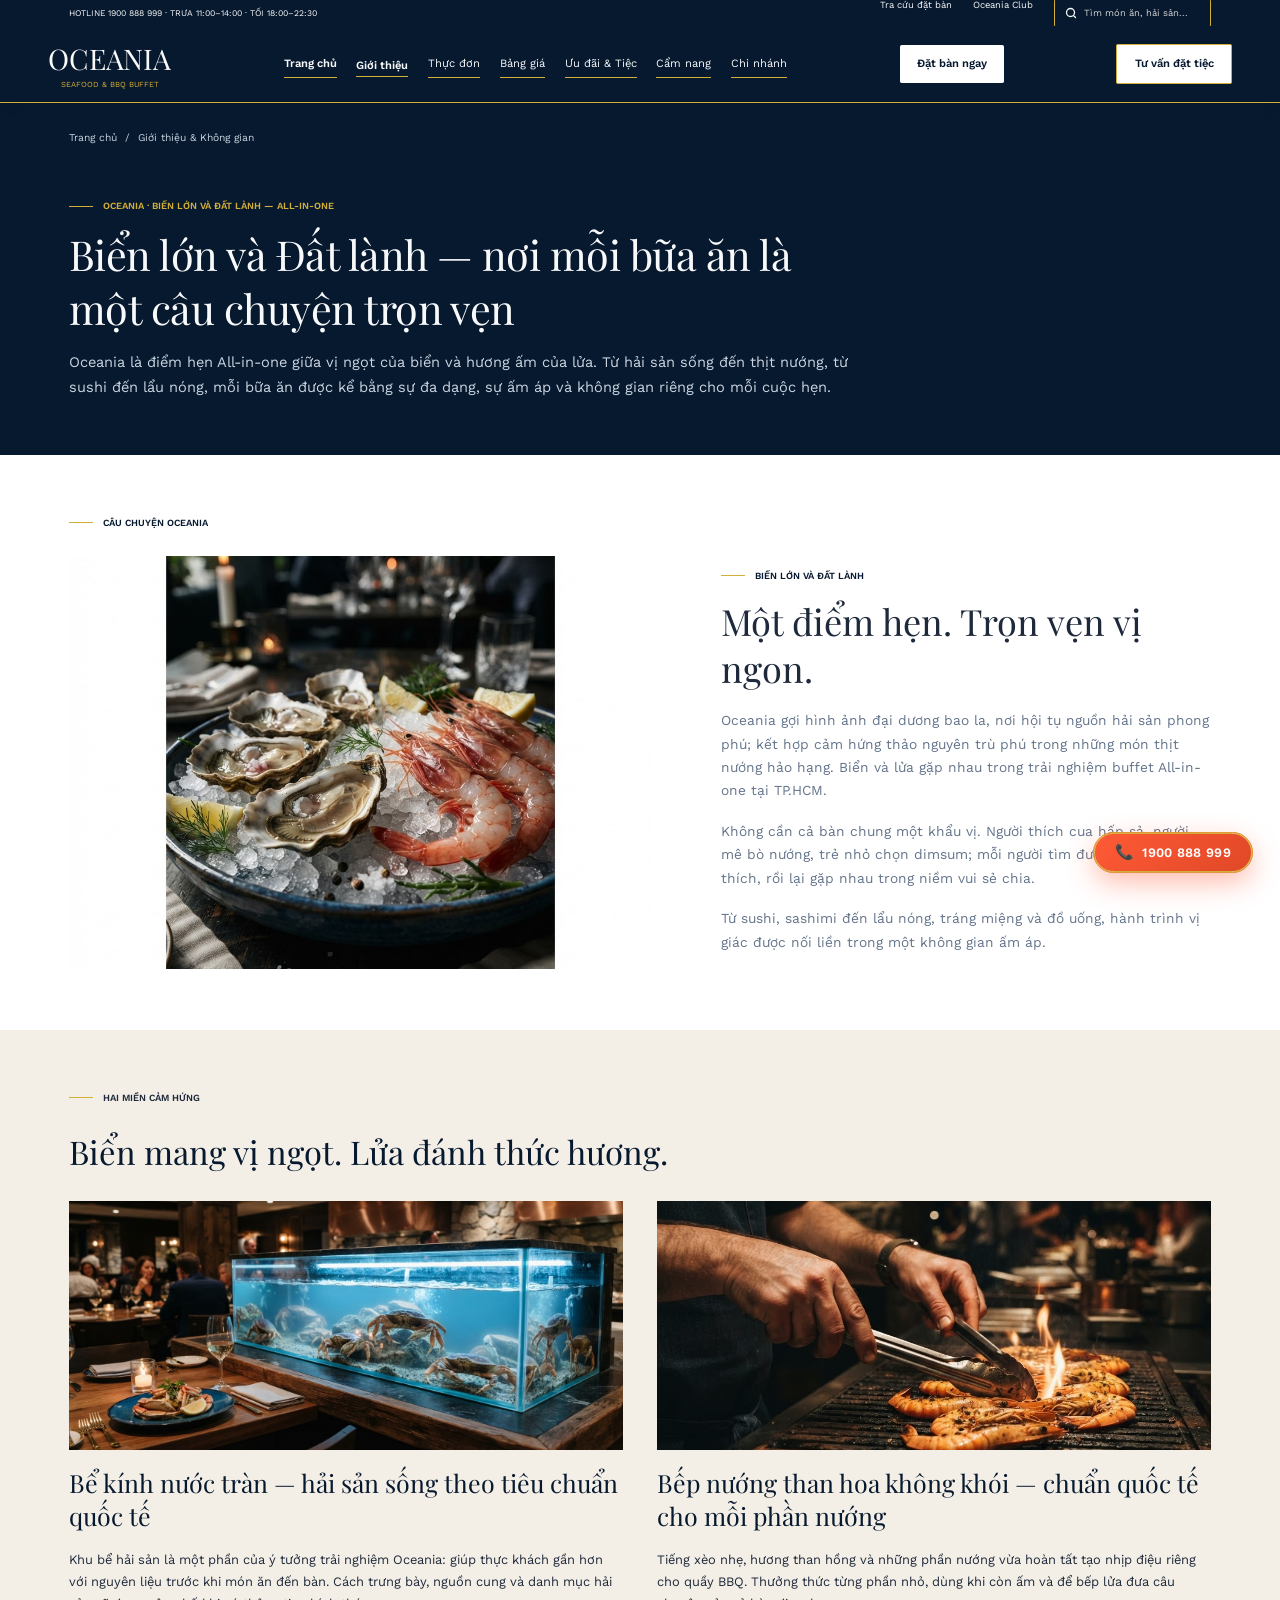
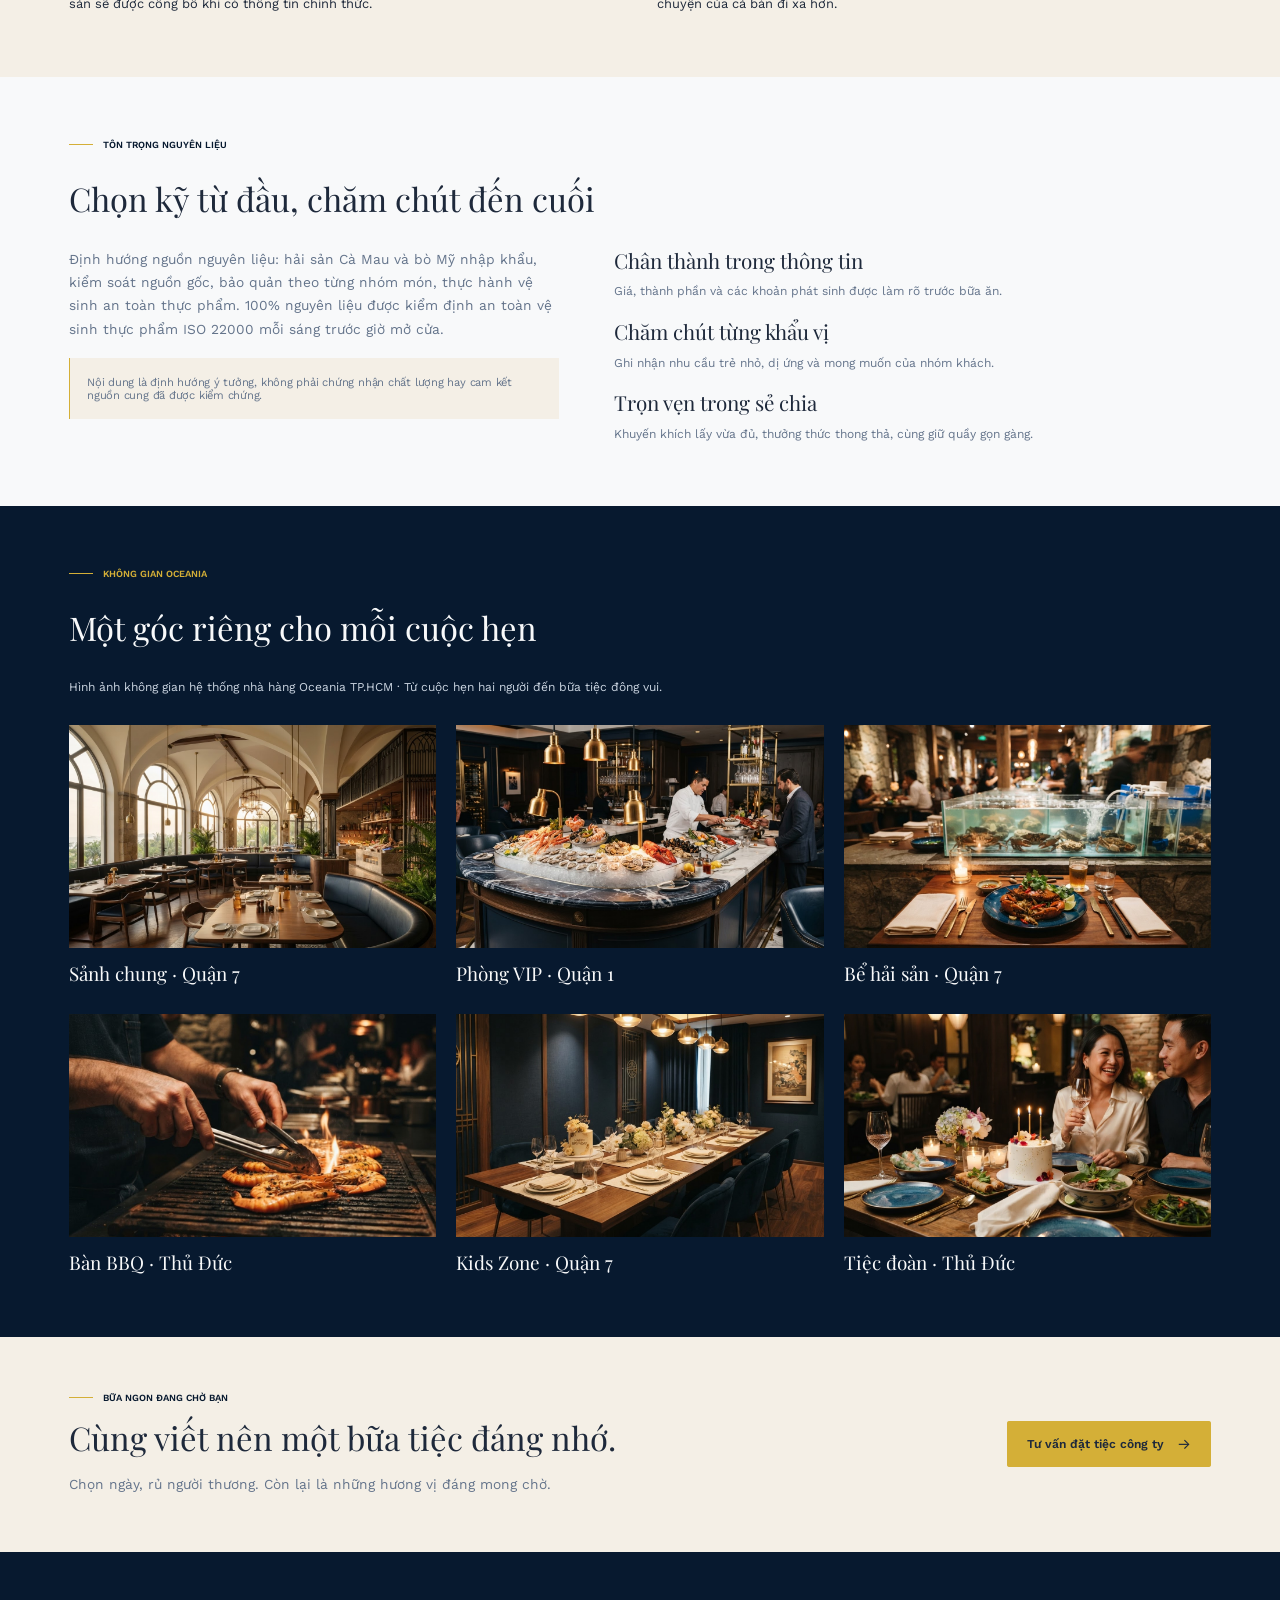
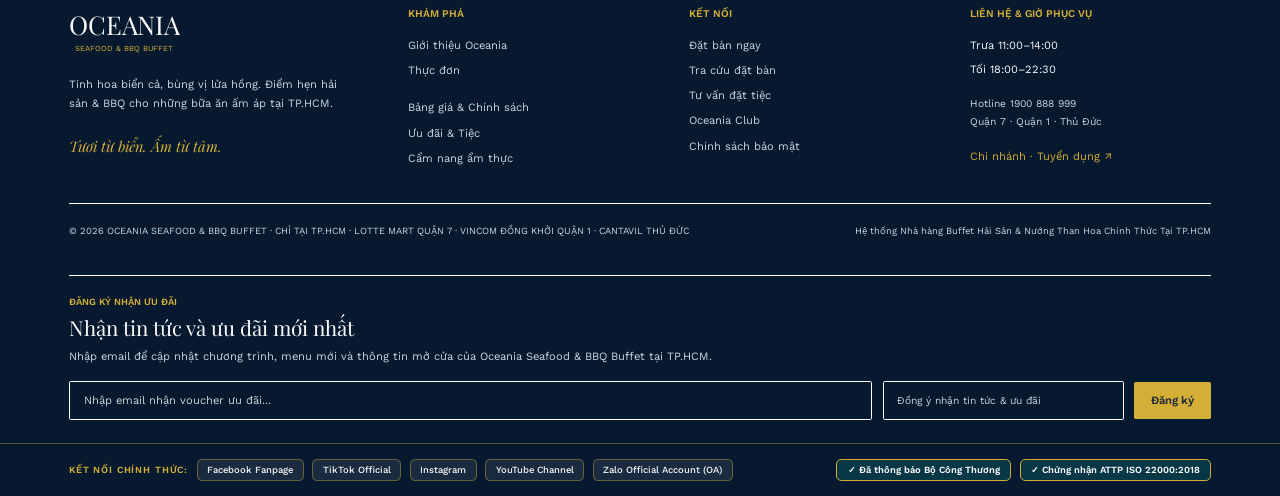
==== commit 0c1550b7: "Add files via upload" ====
--- a/about.html
+++ b/about.html
@@ -1,1217 +1,1291 @@
-<!DOCTYPE html>
-<html lang="vi">
-<head>
-  <meta charset="UTF-8" />
-  <meta name="viewport" content="width=device-width, initial-scale=1.0" />
-  <title>Giới Thiệu & Không Gian — Oceania Seafood & BBQ Buffet</title>
-  <link rel="stylesheet" href="assets/css/style.css" />
-</head>
-<body>
-  <!-- Global Search Autocomplete Drawer (Figma State S11) -->
-  <div id="oceania-search-drawer" class="oceania-search-drawer" aria-hidden="true">
-    <div class="bg-[var(--surface\/card,white)] border border-[var(--brand\/champagne,#d4af37)] border-solid content-stretch flex flex-col gap-[24px] items-start overflow-clip p-[32px] relative shrink-0 w-full" data-node-id="3375:38955" data-name="Tìm kiếm mở rộng">
-          <div class="content-stretch flex gap-[24px] items-end overflow-clip relative shrink-0 w-full" data-node-id="3375:38956" data-name="Tìm kiếm">
-            <div class="bg-[var(--surface\/card,white)] border border-[var(--border\/default,#e2e8f0)] border-solid content-stretch flex flex-[1_0_0] flex-col items-start min-h-[78px] min-w-px overflow-clip p-[14px] relative rounded-[2px]" data-node-id="3375:38957" data-name="Trường thông tin">
-              <div class="[word-break:break-word] font-['Work_Sans:Regular'] font-normal leading-[0] relative shrink-0 text-[#182d36] text-[0px] w-full" data-node-id="3375:38958">
-                <p class="leading-[1.65] mb-0 text-[#667076] text-[11px]">Tìm món ăn, quầy, nguyên liệu</p>
-                <p class="leading-[1.65] text-[15px]">cua</p>
-              </div>
-            </div>
-            <div class="content-stretch flex flex-col items-start overflow-clip relative shrink-0 w-[130px]" data-node-id="3375:38959" data-name="Xóa">
-              <div class="bg-[var(--surface\/card,white)] border border-[var(--border\/default,#e2e8f0)] border-solid content-stretch flex items-center justify-center min-h-[48px] overflow-clip px-[18px] py-[14px] relative rounded-[2px] shrink-0 w-full" data-node-id="3375:38960" data-name="Nút hành động">
-                <p class="[word-break:break-word] flex-[1_0_0] font-['Work_Sans:SemiBold'] font-semibold leading-[1.4] min-w-px relative text-[14px] text-[color:var(--brand\/ocean,#07192f)] text-center" data-node-id="3375:38961">
-                  Xóa
-                </p>
-              </div>
-            </div>
-            <div class="content-stretch flex flex-col items-start overflow-clip relative shrink-0 w-[130px]" data-node-id="3375:38962" data-name="Đóng">
-              <div class="bg-[var(--surface\/card,white)] border border-[var(--border\/default,#e2e8f0)] border-solid content-stretch flex items-center justify-center min-h-[48px] overflow-clip px-[18px] py-[14px] relative rounded-[2px] shrink-0 w-full" data-node-id="3375:38963" data-name="Nút hành động">
-                <a class="[word-break:break-word] block cursor-pointer flex-[1_0_0] font-['Work_Sans:SemiBold'] font-semibold leading-[0] min-w-px relative text-[14px] text-[color:var(--brand\/ocean,#07192f)] text-center" data-node-id="3375:38964">
-                  <p class="leading-[1.4]">Đóng ×</p>
-                </a>
-              </div>
-            </div>
-          </div>
-          <p class="[word-break:break-word] font-['Work_Sans:SemiBold'] font-semibold leading-[1.5] relative shrink-0 text-[11px] text-[color:var(--brand\/ocean,#07192f)] w-full" data-node-id="3375:38965">
-            GỢI Ý PHÙ HỢP VỚI “CUA”
-          </p>
-          <div class="content-stretch flex gap-[24px] items-start overflow-clip relative shrink-0 w-full" data-node-id="3375:38966" data-name="Gợi ý món ăn">
-            <div class="content-stretch flex flex-col items-start overflow-clip relative shrink-0 w-[350px]" data-node-id="3375:38967" data-name="Món phù hợp">
-              <div class="content-stretch flex flex-col gap-[14px] items-start overflow-clip relative shrink-0 w-full" data-node-id="3375:38968" data-name="Món ăn">
-                <div class="h-[230px] relative shrink-0 w-full" data-node-id="3375:38969" data-name="Ảnh minh họa">
-                  <img alt="" class="absolute inset-0 max-w-none object-cover pointer-events-none size-full" src="assets/figma/f1d84.png" />
-                </div>
-                <div class="[word-break:break-word] font-['Work_Sans:Regular'] font-normal leading-[0] relative shrink-0 text-[#8d1934] text-[0px] w-full" data-node-id="3375:38970">
-                  <p class="leading-[1.65] mb-0 text-[11px]">Hải sản · Hấp · Không cay</p>
-                  <p class="font-['Playfair_Display:Regular'] leading-[1.65] mb-0 text-[#182d36] text-[25px]">Cua Cà Mau hấp sả</p>
-                  <p class="leading-[1.65] text-[13px]">Xem chi tiết ↗</p>
-                </div>
-              </div>
-            </div>
-            <div class="content-stretch flex flex-[1_0_0] flex-col gap-[24px] items-start min-w-px overflow-clip relative" data-node-id="3375:38971" data-name="Gợi ý chủ đề">
-              <p class="[word-break:break-word] font-['Playfair_Display:Regular'] font-normal leading-[1.28] relative shrink-0 text-[28px] text-[color:var(--text\/primary,#1e293b)] w-full" data-node-id="3375:38972">
-                Khám phá thêm từ vị biển
-              </p>
-              <div class="content-start flex flex-wrap gap-[8px] items-start overflow-clip relative shrink-0 w-full" data-node-id="3375:38973" data-name="Bộ lọc">
-                <div class="bg-[var(--surface\/card,white)] border border-[var(--border\/default,#e2e8f0)] border-solid content-stretch flex items-start overflow-clip px-[15px] py-[12px] relative rounded-[100px] shrink-0" data-node-id="3375:38974" data-name="Lựa chọn">
-                  <p class="[word-break:break-word] font-['Work_Sans:Regular'] font-normal leading-[normal] relative shrink-0 text-[13px] text-[color:var(--text\/secondary,#64748b)] whitespace-nowrap" data-node-id="3375:38975">
-                    Hải sản
-                  </p>
-                </div>
-                <div class="bg-[var(--surface\/card,white)] border border-[var(--border\/default,#e2e8f0)] border-solid content-stretch flex items-start overflow-clip px-[15px] py-[12px] relative rounded-[100px] shrink-0" data-node-id="3375:38976" data-name="Lựa chọn">
-                  <p class="[word-break:break-word] font-['Work_Sans:Regular'] font-normal leading-[normal] relative shrink-0 text-[13px] text-[color:var(--text\/secondary,#64748b)] whitespace-nowrap" data-node-id="3375:38977">
-                    Quầy hấp
-                  </p>
-                </div>
-                <div class="bg-[var(--surface\/card,white)] border border-[var(--border\/default,#e2e8f0)] border-solid content-stretch flex items-start overflow-clip px-[15px] py-[12px] relative rounded-[100px] shrink-0" data-node-id="3375:38978" data-name="Lựa chọn">
-                  <p class="[word-break:break-word] font-['Work_Sans:Regular'] font-normal leading-[normal] relative shrink-0 text-[13px] text-[color:var(--text\/secondary,#64748b)] whitespace-nowrap" data-node-id="3375:38979">
-                    Không cay
-                  </p>
-                </div>
-              </div>
-              <div class="[word-break:break-word] font-['Work_Sans:Regular'] font-normal leading-[0] relative shrink-0 text-[15px] text-[color:var(--text\/secondary,#64748b)] w-full" data-node-id="3375:38980">
-                <p class="leading-[1.65] mb-0">Cua Cà Mau hấp sả · Quầy Hải sản</p>
-                <p class="leading-[1.65]">Cẩm nang: Vị ngọt nguyên bản từ cua hấp sả</p>
-              </div>
-              <div class="bg-[var(--surface\/card,white)] border border-[var(--border\/default,#e2e8f0)] border-solid content-stretch flex items-center justify-center min-h-[48px] overflow-clip px-[18px] py-[14px] relative rounded-[2px] shrink-0 w-full" data-node-id="3375:38981" data-name="Nút hành động">
-                <p class="[word-break:break-word] flex-[1_0_0] font-['Work_Sans:SemiBold'] font-semibold leading-[1.4] min-w-px relative text-[14px] text-[color:var(--brand\/ocean,#07192f)] text-center" data-node-id="3375:38982">
-                  Xem kết quả tìm kiếm
-                </p>
-              </div>
-              <div class="bg-[var(--surface\/sand,#f4efe6)] border-[var(--brand\/champagne,#d4af37)] border-l-2 border-solid content-stretch flex flex-col items-start overflow-clip p-[18px] relative shrink-0 w-full" data-node-id="3375:38983" data-name="Thông báo">
-                <p class="[word-break:break-word] font-['Work_Sans:Regular'] font-normal leading-[1.65] relative shrink-0 text-[13px] text-[color:var(--text\/secondary,#64748b)] w-full" data-node-id="3375:38984">
-                  Danh mục và hình ảnh hệ thống nhà hàng Oceania TP.HCM. Không có giá bán lẻ theo món.
-                </p>
-              </div>
-            </div>
-          </div>
-        </div>
-  </div>
-
-  <!-- Global Mobile Navigation Drawer (Figma State S22) -->
-  <div id="oceania-mobile-drawer" class="oceania-mobile-drawer" aria-hidden="true">
-    <div class="oceania-mobile-drawer-backdrop"></div>
-    <div class="oceania-mobile-drawer-panel">
-      <div class="bg-[var(--brand\/ocean,#07192f)] content-stretch flex flex-col gap-[20px] items-start overflow-clip p-[24px] relative shrink-0 w-full" data-node-id="3375:39491" data-name="Menu điều hướng mở">
-        <div class="[word-break:break-word] content-stretch flex items-start justify-between overflow-clip relative shrink-0 w-full" data-node-id="3375:39492" data-name="Tiêu đề menu">
-          <p class="flex-[1_0_0] font-['Work_Sans:SemiBold'] font-semibold leading-[1.5] min-w-px relative text-[11px] text-[color:var(--brand\/champagne,#d4af37)]" data-node-id="3375:39493">
-            KHÁM PHÁ OCEANIA
-          </p>
-          <p class="font-['Inter:Regular'] font-normal leading-[normal] not-italic relative shrink-0 text-[20px] text-[color:var(--surface\/pearl,#f8f9fa)] whitespace-nowrap" data-node-id="3375:39494">
-            ×
-          </p>
-        </div>
-        <div class="bg-[var(--surface\/card,white)] border border-[var(--border\/default,#e2e8f0)] border-solid content-stretch flex flex-col items-start min-h-[78px] overflow-clip p-[14px] relative rounded-[2px] shrink-0 w-full" data-node-id="3375:39495" data-name="Trường thông tin">
-          <div class="[word-break:break-word] font-['Work_Sans:Regular'] font-normal leading-[0] relative shrink-0 text-[#182d36] text-[0px] w-full" data-node-id="3375:39496">
-            <p class="leading-[1.65] mb-0 text-[#667076] text-[11px]">Tìm kiếm</p>
-            <p class="leading-[1.65] text-[15px]">Tìm món ăn, cẩm nang… ⌕</p>
-          </div>
-        </div>
-        <div class="[word-break:break-word] content-stretch flex flex-col font-normal items-start overflow-clip relative shrink-0 w-full whitespace-nowrap" data-node-id="3375:39497" data-name="Các mục chính">
-          <div class="border-[var(--surface\/card,white)] border-b border-solid content-stretch flex items-center justify-between min-h-[52px] overflow-clip relative shrink-0 w-full" data-node-id="3375:39498" data-name="Mục điều hướng">
-            <a class="block cursor-pointer font-['Work_Sans:Regular'] leading-[0] relative shrink-0 text-[17px] text-[color:var(--surface\/pearl,#f8f9fa)]" data-node-id="3375:39499">
-              <p class="leading-[normal]">Trang chủ</p>
-            </a>
-            <p class="font-['Inter:Regular'] leading-[normal] not-italic relative shrink-0 text-[18px] text-[color:var(--brand\/champagne,#d4af37)]" data-node-id="3375:39500">
-              ↗
-            </p>
-          </div>
-          <div class="border-[var(--surface\/card,white)] border-b border-solid content-stretch flex items-center justify-between min-h-[52px] overflow-clip relative shrink-0 w-full" data-node-id="3375:39501" data-name="Mục điều hướng">
-            <a class="block cursor-pointer font-['Work_Sans:Regular'] leading-[0] relative shrink-0 text-[17px] text-[color:var(--surface\/pearl,#f8f9fa)]" data-node-id="3375:39502">
-              <p class="leading-[normal]">Giới thiệu</p>
-            </a>
-            <p class="font-['Inter:Regular'] leading-[normal] not-italic relative shrink-0 text-[18px] text-[color:var(--brand\/champagne,#d4af37)]" data-node-id="3375:39503">
-              ↗
-            </p>
-          </div>
-          <div class="border-[var(--surface\/card,white)] border-b border-solid content-stretch flex items-center justify-between min-h-[52px] overflow-clip relative shrink-0 w-full" data-node-id="3375:39504" data-name="Mục điều hướng">
-            <a class="block cursor-pointer font-['Work_Sans:Regular'] leading-[0] relative shrink-0 text-[17px] text-[color:var(--surface\/pearl,#f8f9fa)]" data-node-id="3375:39505">
-              <p class="leading-[normal]">Thực đơn</p>
-            </a>
-            <p class="font-['Inter:Regular'] leading-[normal] not-italic relative shrink-0 text-[18px] text-[color:var(--brand\/champagne,#d4af37)]" data-node-id="3375:39506">
-              ↗
-            </p>
-          </div>
-          <div class="border-[var(--surface\/card,white)] border-b border-solid content-stretch flex items-center justify-between min-h-[52px] overflow-clip relative shrink-0 w-full" data-node-id="3375:39507" data-name="Mục điều hướng">
-            <a class="block cursor-pointer font-['Work_Sans:Regular'] leading-[0] relative shrink-0 text-[17px] text-[color:var(--surface\/pearl,#f8f9fa)]" data-node-id="3375:39508">
-              <p class="leading-[normal]">Bảng giá</p>
-            </a>
-            <p class="font-['Inter:Regular'] leading-[normal] not-italic relative shrink-0 text-[18px] text-[color:var(--brand\/champagne,#d4af37)]" data-node-id="3375:39509">
-              ↗
-            </p>
-          </div>
-          <div class="border-[var(--surface\/card,white)] border-b border-solid content-stretch flex items-center justify-between min-h-[52px] overflow-clip relative shrink-0 w-full" data-node-id="3375:39510" data-name="Mục điều hướng">
-            <a class="block cursor-pointer font-['Work_Sans:Regular'] leading-[0] relative shrink-0 text-[17px] text-[color:var(--surface\/pearl,#f8f9fa)]" data-node-id="3375:39511">
-              <p class="leading-[normal]">Ưu đãi &amp; Tiệc</p>
-            </a>
-            <p class="font-['Inter:Regular'] leading-[normal] not-italic relative shrink-0 text-[18px] text-[color:var(--brand\/champagne,#d4af37)]" data-node-id="3375:39512">
-              ↗
-            </p>
-          </div>
-          <div class="border-[var(--surface\/card,white)] border-b border-solid content-stretch flex items-center justify-between min-h-[52px] overflow-clip relative shrink-0 w-full" data-node-id="3375:39513" data-name="Mục điều hướng">
-            <a class="block cursor-pointer font-['Work_Sans:Regular'] leading-[0] relative shrink-0 text-[17px] text-[color:var(--surface\/pearl,#f8f9fa)]" data-node-id="3375:39514">
-              <p class="leading-[normal]">Cẩm nang</p>
-            </a>
-            <p class="font-['Inter:Regular'] leading-[normal] not-italic relative shrink-0 text-[18px] text-[color:var(--brand\/champagne,#d4af37)]" data-node-id="3375:39515">
-              ↗
-            </p>
-          </div>
-          <div class="border-[var(--surface\/card,white)] border-b border-solid content-stretch flex items-center justify-between min-h-[52px] overflow-clip relative shrink-0 w-full" data-node-id="3375:39516" data-name="Mục điều hướng">
-            <a class="block cursor-pointer font-['Work_Sans:Regular'] leading-[0] relative shrink-0 text-[17px] text-[color:var(--surface\/pearl,#f8f9fa)]" data-node-id="3375:39517">
-              <p class="leading-[normal]">Chi nhánh</p>
-            </a>
-            <p class="font-['Inter:Regular'] leading-[normal] not-italic relative shrink-0 text-[18px] text-[color:var(--brand\/champagne,#d4af37)]" data-node-id="3375:39518">
-              ↗
-            </p>
-          </div>
-        </div>
-        <div class="bg-[var(--surface\/card,white)] border border-[var(--border\/default,#e2e8f0)] border-solid content-stretch flex items-center justify-center min-h-[48px] overflow-clip px-[18px] py-[14px] relative rounded-[2px] shrink-0 w-full" data-node-id="3375:39519" data-name="Nút hành động">
-          <a class="[word-break:break-word] block cursor-pointer flex-[1_0_0] font-['Work_Sans:SemiBold'] font-semibold leading-[0] min-w-px relative text-[14px] text-[color:var(--brand\/ocean,#07192f)] text-center" data-node-id="3375:39520">
-            <p class="leading-[1.4]">Đặt bàn ngay</p>
-          </a>
-        </div>
-        <div class="content-stretch flex gap-[16px] items-start overflow-clip relative shrink-0 w-full" data-node-id="3375:39521" data-name="Liên kết bổ sung">
-          <div class="bg-[var(--surface\/card,white)] border border-[var(--border\/default,#e2e8f0)] border-solid content-stretch flex flex-[1_0_0] items-center justify-center min-h-[48px] min-w-px overflow-clip px-[18px] py-[14px] relative rounded-[2px]" data-node-id="3375:39522" data-name="Nút hành động">
-            <a class="[word-break:break-word] block cursor-pointer flex-[1_0_0] font-['Work_Sans:SemiBold'] font-semibold leading-[0] min-w-px relative text-[14px] text-[color:var(--brand\/ocean,#07192f)] text-center" data-node-id="3375:39523">
-              <p class="leading-[1.4]">Tra cứu đặt bàn</p>
-            </a>
-          </div>
-          <div class="bg-[var(--surface\/card,white)] border border-[var(--border\/default,#e2e8f0)] border-solid content-stretch flex flex-[1_0_0] items-center justify-center min-h-[48px] min-w-px overflow-clip px-[18px] py-[14px] relative rounded-[2px]" data-node-id="3375:39524" data-name="Nút hành động">
-            <a class="[word-break:break-word] block cursor-pointer flex-[1_0_0] font-['Work_Sans:SemiBold'] font-semibold leading-[0] min-w-px relative text-[14px] text-[color:var(--brand\/ocean,#07192f)] text-center" data-node-id="3375:39525">
-              <p class="leading-[1.4]">Oceania Club</p>
-            </a>
-          </div>
-        </div>
-        <p class="[word-break:break-word] font-['Work_Sans:Regular'] font-normal leading-[1.65] relative shrink-0 text-[#cbd5e1] text-[13px] w-full" data-node-id="3375:39526">
-          Hotline 1900 888 999 · TP.HCM
-        </p>
-      </div>
-    </div>
-  </div>
-
-  <!-- Desktop View (1440px Figma Frame) -->
-  <div class="oceania-desktop-view">
-    <div
-      class="bg-[var(--surface\/pearl,#f8f9fa)] content-stretch flex flex-col items-start relative size-full"
-      data-node-id="3361:12300"
-      data-name="02 — Giới thiệu & Không gian"
-    >
-      <div class="bg-[var(--brand\/ocean,#07192f)] content-stretch flex flex-col items-start overflow-clip relative shrink-0 w-full" data-node-id="3375:384" data-name="Điều hướng">
-        <div class="bg-[var(--brand\/ocean,#07192f)] content-stretch flex h-[30px] items-center justify-between overflow-clip px-[80px] relative shrink-0 w-full" data-node-id="3375:385" data-name="Guest services">
-          <p class="[word-break:break-word] font-['Work_Sans:Regular'] font-normal leading-[normal] relative shrink-0 text-[10px] text-[color:var(--surface\/pearl,#f8f9fa)] whitespace-nowrap" data-node-id="3375:386">
-            HOTLINE 1900 888 999 · TRƯA 11:00–14:00 · TỐI 18:00–22:30
-          </p>
-          <div class="content-stretch flex gap-[24px] items-start overflow-clip relative shrink-0" data-node-id="3375:387" data-name="Secondary links">
-            <a class="[word-break:break-word] block cursor-pointer font-['Work_Sans:Regular'] font-normal leading-[0] relative shrink-0 text-[11px] text-[color:var(--surface\/pearl,#f8f9fa)] whitespace-nowrap" data-node-id="3375:388">
-              <p class="leading-[normal]">Tra cứu đặt bàn</p>
-            </a>
-            <a class="[word-break:break-word] block cursor-pointer font-['Work_Sans:Regular'] font-normal leading-[0] relative shrink-0 text-[11px] text-[color:var(--surface\/pearl,#f8f9fa)] whitespace-nowrap" data-node-id="3375:389">
-              <p class="leading-[normal]">Oceania Club</p>
-            </a>
-            <div class="bg-[var(--brand\/ocean,#07192f)] border border-[var(--brand\/champagne,#d4af37)] border-solid content-stretch flex gap-[8px] items-center overflow-clip px-[12px] py-[8px] relative rounded-[2px] shrink-0" data-node-id="3375:390" data-name="Search field">
-              <div class="relative shrink-0 size-[14px]" data-node-id="3375:391" data-name="search">
-                <img alt="" class="absolute block inset-0 max-w-none size-full" src="assets/figma/f5e0f.svg" />
-              </div>
-              <input type="text" class="oceania-header-search-input" placeholder="Tìm món ăn, hải sản..." aria-label="Tìm món ăn" />
-            </div>
-          </div>
-        </div>
-        <div class="border-[var(--brand\/champagne,#d4af37)] border-b border-solid content-stretch flex h-[90px] items-center justify-between overflow-clip px-[56px] relative shrink-0 w-full" data-node-id="3375:394" data-name="Main navigation">
-          <div class="[word-break:break-word] content-stretch flex flex-col font-normal gap-[4px] items-center overflow-clip relative shrink-0 whitespace-nowrap" data-node-id="3375:395" data-name="Oceania wordmark">
-            <a class="block cursor-pointer font-['Playfair_Display:Regular'] leading-[0] relative shrink-0 text-[33px] text-[color:var(--surface\/pearl,#f8f9fa)]" data-node-id="3375:396">
-              <p class="leading-[normal]">OCEANIA</p>
-            </a>
-            <p class="font-['Work_Sans:Regular'] leading-[normal] relative shrink-0 text-[9px] text-[color:var(--brand\/champagne,#d4af37)]" data-node-id="3375:397">SEAFOOD &amp; BBQ BUFFET</p>
-          </div>
-          <div class="content-stretch flex gap-[23px] items-center overflow-clip relative shrink-0" data-node-id="3375:398" data-name="Page links">
-            <div class="border-[var(--brand\/champagne,#d4af37)] border-b border-solid content-stretch flex flex-col items-start overflow-clip pb-[8px] pt-[9px] relative shrink-0" data-node-id="3375:399" data-name="Navigation item">
-              <a class="[word-break:break-word] block cursor-pointer font-['Work_Sans:SemiBold'] font-semibold leading-[0] relative shrink-0 text-[13px] text-[color:var(--surface\/pearl,#f8f9fa)] whitespace-nowrap" data-node-id="3375:400">
-                <p class="leading-[normal]">Trang chủ</p>
-              </a>
-            </div>
-            <div class="border-[var(--brand\/champagne,#d4af37)] border-b border-solid content-stretch flex flex-col items-start overflow-clip pb-[8px] pt-[9px] relative shrink-0" data-node-id="3375:401" data-name="Navigation item">
-              <p class="[word-break:break-word] font-['Work_Sans:Regular'] font-normal leading-[normal] relative shrink-0 text-[13px] text-[color:var(--brand\/champagne,#d4af37)] whitespace-nowrap" data-node-id="3375:402">
-                Giới thiệu
-              </p>
-            </div>
-            <div class="border-[var(--brand\/champagne,#d4af37)] border-b border-solid content-stretch flex flex-col items-start overflow-clip pb-[8px] pt-[9px] relative shrink-0" data-node-id="3375:403" data-name="Navigation item">
-              <a class="[word-break:break-word] block cursor-pointer font-['Work_Sans:Regular'] font-normal leading-[0] relative shrink-0 text-[13px] text-[color:var(--surface\/pearl,#f8f9fa)] whitespace-nowrap" data-node-id="3375:404">
-                <p class="leading-[normal]">Thực đơn</p>
-              </a>
-            </div>
-            <div class="border-[var(--brand\/champagne,#d4af37)] border-b border-solid content-stretch flex flex-col items-start overflow-clip pb-[8px] pt-[9px] relative shrink-0" data-node-id="3375:405" data-name="Navigation item">
-              <a class="[word-break:break-word] block cursor-pointer font-['Work_Sans:Regular'] font-normal leading-[0] relative shrink-0 text-[13px] text-[color:var(--surface\/pearl,#f8f9fa)] whitespace-nowrap" data-node-id="3375:406">
-                <p class="leading-[normal]">Bảng giá</p>
-              </a>
-            </div>
-            <div class="border-[var(--brand\/champagne,#d4af37)] border-b border-solid content-stretch flex flex-col items-start overflow-clip pb-[8px] pt-[9px] relative shrink-0" data-node-id="3375:407" data-name="Navigation item">
-              <a class="[word-break:break-word] block cursor-pointer font-['Work_Sans:Regular'] font-normal leading-[0] relative shrink-0 text-[13px] text-[color:var(--surface\/pearl,#f8f9fa)] whitespace-nowrap" data-node-id="3375:408">
-                <p class="leading-[normal]">Ưu đãi &amp; Tiệc</p>
-              </a>
-            </div>
-            <div class="border-[var(--brand\/champagne,#d4af37)] border-b border-solid content-stretch flex flex-col items-start overflow-clip pb-[8px] pt-[9px] relative shrink-0" data-node-id="3375:409" data-name="Navigation item">
-              <a class="[word-break:break-word] block cursor-pointer font-['Work_Sans:Regular'] font-normal leading-[0] relative shrink-0 text-[13px] text-[color:var(--surface\/pearl,#f8f9fa)] whitespace-nowrap" data-node-id="3375:410">
-                <p class="leading-[normal]">Cẩm nang</p>
-              </a>
-            </div>
-            <div class="border-[var(--brand\/champagne,#d4af37)] border-b border-solid content-stretch flex flex-col items-start overflow-clip pb-[8px] pt-[9px] relative shrink-0" data-node-id="3375:411" data-name="Navigation item">
-              <a class="[word-break:break-word] block cursor-pointer font-['Work_Sans:Regular'] font-normal leading-[0] relative shrink-0 text-[13px] text-[color:var(--surface\/pearl,#f8f9fa)] whitespace-nowrap" data-node-id="3375:412">
-                <p class="leading-[normal]">Chi nhánh</p>
-              </a>
-            </div>
-          </div>
-          <div class="bg-[var(--surface\/card,white)] content-stretch flex items-start overflow-clip px-[20px] py-[14px] relative rounded-[2px] shrink-0" data-node-id="3375:413" data-name="Booking action">
-            <a class="[word-break:break-word] block cursor-pointer font-['Work_Sans:SemiBold'] font-semibold leading-[0] relative shrink-0 text-[13px] text-[color:var(--brand\/ocean,#07192f)] whitespace-nowrap" data-node-id="3375:414">
-              <p class="leading-[normal]">Đặt bàn ngay</p>
-            </a>
-          </div>
-          <div class="bg-[var(--surface\/card,white)] border border-[var(--brand\/champagne,#d4af37)] border-solid content-stretch flex items-start overflow-clip px-[20px] py-[14px] relative rounded-[2px] shrink-0" data-node-id="3375:415" data-name="Consultation action">
-            <a class="[word-break:break-word] block cursor-pointer font-['Work_Sans:SemiBold'] font-semibold leading-[0] relative shrink-0 text-[13px] text-[color:var(--brand\/ocean,#07192f)] whitespace-nowrap" data-node-id="3375:416">
-              <p class="leading-[normal]">Tư vấn đặt tiệc</p>
-            </a>
-          </div>
-        </div>
-      </div>
-      <div class="bg-[var(--brand\/ocean,#07192f)] content-stretch flex flex-col gap-[24px] items-start min-h-[380px] overflow-clip pb-[65px] pt-[32px] px-[80px] relative shrink-0 w-full" data-node-id="3361:12330" data-name="Mở đầu trang">
-        <div class="absolute bottom-0 left-0 top-0 w-[1440px]" data-node-id="3361:12331" data-name="Ảnh chủ đề">
-          <img alt="" class="absolute inset-0 max-w-none object-cover pointer-events-none size-full" src="assets/figma/6bce9.png" />
-        </div>
-        <div class="absolute bg-[var(--brand\/ocean,#07192f)] bottom-0 left-0 top-0 w-[1440px]" data-node-id="3361:12332" data-name="Nền đọc"></div>
-        <p class="[word-break:break-word] font-['Work_Sans:Regular'] font-normal leading-[normal] min-w-full relative shrink-0 text-[#cbd5e1] text-[12px] w-[min-content] whitespace-pre-wrap" data-node-id="3361:12333">Trang chủ  /  Giới thiệu &amp; Không gian</p>
-        <div class="content-stretch flex flex-col gap-[18px] items-start overflow-clip pt-[42px] relative shrink-0 w-[930px]" data-node-id="3361:12334" data-name="Lời mở">
-          <div class="content-stretch flex gap-[12px] items-center overflow-clip relative shrink-0" data-node-id="3361:12335" data-name="Nhãn biên tập">
-            <div class="bg-[var(--brand\/champagne,#d4af37)] h-px relative shrink-0 w-[28px]" data-node-id="3361:12336" data-name="Dấu nhấn"></div>
-            <p class="[word-break:break-word] font-['Work_Sans:SemiBold'] font-semibold leading-[normal] relative shrink-0 text-[11px] text-[color:var(--brand\/champagne,#d4af37)] uppercase whitespace-nowrap" data-node-id="3361:12337">
-              Oceania · Biển lớn và Đất lành — All-in-one
-            </p>
-          </div>
-          <p class="[word-break:break-word] font-['Playfair_Display:Regular'] font-normal leading-[1.3] min-w-full relative shrink-0 text-[48px] text-[color:var(--surface\/pearl,#f8f9fa)] tracking-[-0.6px] w-[min-content]" data-node-id="3361:12338">
-            Biển lớn và Đất lành — nơi mỗi bữa ăn là một câu chuyện trọn vẹn
-          </p>
-          <p class="[word-break:break-word] font-['Work_Sans:Regular'] font-normal leading-[1.7] min-w-full relative shrink-0 text-[#cbd5e1] text-[17px] w-[min-content]" data-node-id="3361:12339">
-            Oceania là điểm hẹn All-in-one giữa vị ngọt của biển và hương ấm của lửa. Từ hải sản sống đến thịt nướng, từ sushi đến lẩu nóng, mỗi bữa ăn được kể bằng sự đa dạng, sự ấm áp và không gian riêng cho mỗi cuộc hẹn.
-          </p>
-        </div>
-      </div>
-      <div class="bg-[var(--surface\/card,white)] content-stretch flex flex-col gap-[32px] items-start overflow-clip px-[80px] py-[72px] relative shrink-0 w-full" data-node-id="3361:12340" data-name="Nội dung chuyên mục">
-        <div class="content-stretch flex gap-[12px] items-center overflow-clip relative shrink-0" data-node-id="3361:12341" data-name="Nhãn biên tập">
-          <div class="bg-[var(--brand\/champagne,#d4af37)] h-px relative shrink-0 w-[28px]" data-node-id="3361:12342" data-name="Dấu nhấn"></div>
-          <p class="[word-break:break-word] font-['Work_Sans:SemiBold'] font-semibold leading-[normal] relative shrink-0 text-[11px] text-[color:var(--brand\/ocean,#07192f)] uppercase whitespace-nowrap" data-node-id="3361:12343">
-            Câu chuyện Oceania
-          </p>
-        </div>
-        <div class="content-stretch flex gap-[80px] items-center overflow-clip relative shrink-0 w-full" data-node-id="3361:12344" data-name="Câu chuyện biển và lửa">
-          <div class="flex-[1_0_0] h-[480px] min-w-px relative" data-node-id="3361:12353" data-name="Tiệc biển">
-            <img alt="" class="absolute inset-0 max-w-none object-cover pointer-events-none size-full" src="assets/figma/56835.png" />
-          </div>
-          <div class="content-stretch flex flex-col gap-[20px] items-start overflow-clip relative shrink-0 w-[570px]" data-node-id="3361:12345" data-name="Từ đại dương">
-            <div class="content-stretch flex gap-[12px] items-center overflow-clip relative shrink-0" data-node-id="3361:12346" data-name="Nhãn biên tập">
-              <div class="bg-[var(--brand\/champagne,#d4af37)] h-px relative shrink-0 w-[28px]" data-node-id="3361:12347" data-name="Dấu nhấn"></div>
-              <p class="[word-break:break-word] font-['Work_Sans:SemiBold'] font-semibold leading-[normal] relative shrink-0 text-[11px] text-[color:var(--brand\/ocean,#07192f)] uppercase whitespace-nowrap" data-node-id="3361:12348">
-                Biển lớn và Đất lành
-              </p>
-            </div>
-            <p class="[word-break:break-word] font-['Playfair_Display:Regular'] font-normal leading-[1.3] min-w-full relative shrink-0 text-[42px] text-[color:var(--text\/primary,#1e293b)] w-[min-content]" data-node-id="3361:12349">
-              Một điểm hẹn. Trọn vẹn vị ngon.
-            </p>
-            <p class="[word-break:break-word] font-['Work_Sans:Regular'] font-normal leading-[1.7] min-w-full relative shrink-0 text-[16px] text-[color:var(--text\/secondary,#64748b)] w-[min-content]" data-node-id="3361:12350">
-              Oceania gợi hình ảnh đại dương bao la, nơi hội tụ nguồn hải sản phong phú; kết hợp cảm hứng thảo nguyên trù phú trong những món thịt nướng hảo hạng. Biển và lửa gặp nhau trong trải nghiệm buffet All-in-one tại TP.HCM.
-            </p>
-            <p class="[word-break:break-word] font-['Work_Sans:Regular'] font-normal leading-[1.7] min-w-full relative shrink-0 text-[16px] text-[color:var(--text\/secondary,#64748b)] w-[min-content]" data-node-id="3361:12351">
-              Không cần cả bàn chung một khẩu vị. Người thích cua hấp sả, người mê bò nướng, trẻ nhỏ chọn dimsum; mỗi người tìm được món yêu thích, rồi lại gặp nhau trong niềm vui sẻ chia.
-            </p>
-            <p class="[word-break:break-word] font-['Work_Sans:Regular'] font-normal leading-[1.7] min-w-full relative shrink-0 text-[16px] text-[color:var(--text\/secondary,#64748b)] w-[min-content]" data-node-id="3361:12352">
-              Từ sushi, sashimi đến lẩu nóng, tráng miệng và đồ uống, hành trình vị giác được nối liền trong một không gian ấm áp.
-            </p>
-          </div>
-        </div>
-      </div>
-      <div class="bg-[var(--surface\/sand,#f4efe6)] content-stretch flex flex-col gap-[32px] items-start overflow-clip px-[80px] py-[72px] relative shrink-0 w-full" data-node-id="3361:12354" data-name="Nội dung chuyên mục">
-        <div class="content-stretch flex gap-[12px] items-center overflow-clip relative shrink-0" data-node-id="3361:12355" data-name="Nhãn biên tập">
-          <div class="bg-[var(--brand\/champagne,#d4af37)] h-px relative shrink-0 w-[28px]" data-node-id="3361:12356" data-name="Dấu nhấn"></div>
-          <p class="[word-break:break-word] font-['Work_Sans:SemiBold'] font-semibold leading-[normal] relative shrink-0 text-[11px] text-[color:var(--text\/primary,#1e293b)] uppercase whitespace-nowrap" data-node-id="3361:12357">
-            Hai miền cảm hứng
-          </p>
-        </div>
-        <p class="[word-break:break-word] font-['Playfair_Display:Regular'] font-normal leading-[1.3] min-w-full relative shrink-0 text-[38px] text-[color:var(--brand\/ocean,#07192f)] w-[min-content]" data-node-id="3361:12358">
-          Biển mang vị ngọt. Lửa đánh thức hương.
-        </p>
-        <div class="content-stretch flex gap-[40px] items-start overflow-clip relative shrink-0 w-full" data-node-id="3361:12359" data-name="Trải nghiệm tại quầy">
-          <div class="content-stretch flex flex-[1_0_0] flex-col gap-[20px] items-start min-w-px overflow-clip relative" data-node-id="3361:12360" data-name="Điểm trải nghiệm">
-            <div class="h-[290px] relative shrink-0 w-full" data-node-id="3361:12361" data-name="Ảnh trải nghiệm">
-              <img alt="" class="absolute inset-0 max-w-none object-cover pointer-events-none size-full" src="assets/figma/349d8.png" />
-            </div>
-            <p class="[word-break:break-word] font-['Playfair_Display:Regular'] font-normal leading-[1.3] relative shrink-0 text-[29px] text-[color:var(--brand\/ocean,#07192f)] w-full" data-node-id="3361:12362">
-              Bể kính nước tràn — hải sản sống theo tiêu chuẩn quốc tế
-            </p>
-            <p class="[word-break:break-word] font-['Work_Sans:Regular'] font-normal leading-[1.7] relative shrink-0 text-[15px] text-[color:var(--text\/primary,#1e293b)] w-full" data-node-id="3361:12363">
-              Khu bể hải sản là một phần của ý tưởng trải nghiệm Oceania: giúp thực khách gần hơn với nguyên liệu trước khi món ăn đến bàn. Cách trưng bày, nguồn cung và danh mục hải sản sẽ được công bố khi có thông tin chính thức.
-            </p>
-          </div>
-          <div class="content-stretch flex flex-[1_0_0] flex-col gap-[20px] items-start min-w-px overflow-clip relative" data-node-id="3361:12364" data-name="Điểm trải nghiệm">
-            <div class="h-[290px] relative shrink-0 w-full" data-node-id="3361:12365" data-name="Ảnh trải nghiệm">
-              <img alt="" class="absolute inset-0 max-w-none object-cover pointer-events-none size-full" src="assets/figma/124ba.png" />
-            </div>
-            <p class="[word-break:break-word] font-['Playfair_Display:Regular'] font-normal leading-[1.3] relative shrink-0 text-[29px] text-[color:var(--brand\/ocean,#07192f)] w-full" data-node-id="3361:12366">
-              Bếp nướng than hoa không khói — chuẩn quốc tế cho mỗi phần nướng
-            </p>
-            <p class="[word-break:break-word] font-['Work_Sans:Regular'] font-normal leading-[1.7] relative shrink-0 text-[15px] text-[color:var(--text\/primary,#1e293b)] w-full" data-node-id="3361:12367">
-              Tiếng xèo nhẹ, hương than hồng và những phần nướng vừa hoàn tất tạo nhịp điệu riêng cho quầy BBQ. Thưởng thức từng phần nhỏ, dùng khi còn ấm và để bếp lửa đưa câu chuyện của cả bàn đi xa hơn.
-            </p>
-          </div>
-        </div>
-      </div>
-      <div class="bg-[var(--surface\/pearl,#f8f9fa)] content-stretch flex flex-col gap-[32px] items-start overflow-clip px-[80px] py-[72px] relative shrink-0 w-full" data-node-id="3361:12368" data-name="Nội dung chuyên mục">
-        <div class="content-stretch flex gap-[12px] items-center overflow-clip relative shrink-0" data-node-id="3361:12369" data-name="Nhãn biên tập">
-          <div class="bg-[var(--brand\/champagne,#d4af37)] h-px relative shrink-0 w-[28px]" data-node-id="3361:12370" data-name="Dấu nhấn"></div>
-          <p class="[word-break:break-word] font-['Work_Sans:SemiBold'] font-semibold leading-[normal] relative shrink-0 text-[11px] text-[color:var(--brand\/ocean,#07192f)] uppercase whitespace-nowrap" data-node-id="3361:12371">
-            Tôn trọng nguyên liệu
-          </p>
-        </div>
-        <p class="[word-break:break-word] font-['Playfair_Display:Regular'] font-normal leading-[1.3] min-w-full relative shrink-0 text-[38px] text-[color:var(--text\/primary,#1e293b)] w-[min-content]" data-node-id="3361:12372">
-          Chọn kỹ từ đầu, chăm chút đến cuối
-        </p>
-        <div class="content-stretch flex gap-[64px] items-start overflow-clip relative shrink-0 w-full" data-node-id="3361:12373" data-name="Nguồn nguyên liệu và cam kết">
-          <div class="content-stretch flex flex-col gap-[20px] items-start overflow-clip relative shrink-0 w-[570px]" data-node-id="3361:12374" data-name="Định hướng nguồn cung">
-            <p class="[word-break:break-word] font-['Work_Sans:Regular'] font-normal leading-[1.7] relative shrink-0 text-[16px] text-[color:var(--text\/secondary,#64748b)] w-full" data-node-id="3361:12375">
-              Định hướng nguồn nguyên liệu: hải sản Cà Mau và bò Mỹ nhập khẩu, kiểm soát nguồn gốc, bảo quản theo từng nhóm món, thực hành vệ sinh an toàn thực phẩm. Đây là cam kết thiết kế trong đồ án, không phải chứng nhận đã được kiểm định.
-            </p>
-            <div class="bg-[var(--surface\/sand,#f4efe6)] border-[var(--brand\/champagne,#d4af37)] border-l-2 border-solid content-stretch flex flex-col items-start overflow-clip p-[20px] relative shrink-0 w-full" data-node-id="3361:12376" data-name="Lưu ý">
-              <p class="[word-break:break-word] font-['Work_Sans:Regular'] font-normal leading-[normal] relative shrink-0 text-[13px] text-[color:var(--text\/secondary,#64748b)] tracking-[-0.26px] w-full" data-node-id="3361:12377">
-                Nội dung là định hướng ý tưởng, không phải chứng nhận chất lượng hay cam kết nguồn cung đã được kiểm chứng.
-              </p>
-            </div>
-          </div>
-          <div class="[word-break:break-word] content-stretch flex flex-[1_0_0] flex-col font-normal gap-[20px] items-start min-w-px overflow-clip relative" data-node-id="3361:12378" data-name="Điều chúng tôi hướng tới">
-            <div class="content-stretch flex flex-col gap-[8px] items-start overflow-clip relative shrink-0 w-full" data-node-id="3361:12379" data-name="Cam kết đề xuất">
-              <p class="font-['Playfair_Display:Regular'] leading-[1.3] relative shrink-0 text-[24px] text-[color:var(--text\/primary,#1e293b)] w-full" data-node-id="3361:12380">
-                Chân thành trong thông tin
-              </p>
-              <p class="font-['Work_Sans:Regular'] leading-[1.7] relative shrink-0 text-[14px] text-[color:var(--text\/secondary,#64748b)] w-full" data-node-id="3361:12381">
-                Giá, thành phần và các khoản phát sinh được làm rõ trước bữa ăn.
-              </p>
-            </div>
-            <div class="content-stretch flex flex-col gap-[8px] items-start overflow-clip relative shrink-0 w-full" data-node-id="3361:12382" data-name="Cam kết đề xuất">
-              <p class="font-['Playfair_Display:Regular'] leading-[1.3] relative shrink-0 text-[24px] text-[color:var(--text\/primary,#1e293b)] w-full" data-node-id="3361:12383">
-                Chăm chút từng khẩu vị
-              </p>
-              <p class="font-['Work_Sans:Regular'] leading-[1.7] relative shrink-0 text-[14px] text-[color:var(--text\/secondary,#64748b)] w-full" data-node-id="3361:12384">
-                Ghi nhận nhu cầu trẻ nhỏ, dị ứng và mong muốn của nhóm khách.
-              </p>
-            </div>
-            <div class="content-stretch flex flex-col gap-[8px] items-start overflow-clip relative shrink-0 w-full" data-node-id="3361:12385" data-name="Cam kết đề xuất">
-              <p class="font-['Playfair_Display:Regular'] leading-[1.3] relative shrink-0 text-[24px] text-[color:var(--text\/primary,#1e293b)] w-full" data-node-id="3361:12386">
-                Trọn vẹn trong sẻ chia
-              </p>
-              <p class="font-['Work_Sans:Regular'] leading-[1.7] relative shrink-0 text-[14px] text-[color:var(--text\/secondary,#64748b)] w-full" data-node-id="3361:12387">
-                Khuyến khích lấy vừa đủ, thưởng thức thong thả, cùng giữ quầy gọn gàng.
-              </p>
-            </div>
-          </div>
-        </div>
-      </div>
-      <div class="bg-[var(--brand\/ocean,#07192f)] content-stretch flex flex-col gap-[32px] items-start overflow-clip px-[80px] py-[72px] relative shrink-0 w-full" data-node-id="3361:12388" data-name="Nội dung chuyên mục">
-        <div class="content-stretch flex gap-[12px] items-center overflow-clip relative shrink-0" data-node-id="3361:12389" data-name="Nhãn biên tập">
-          <div class="bg-[var(--brand\/champagne,#d4af37)] h-px relative shrink-0 w-[28px]" data-node-id="3361:12390" data-name="Dấu nhấn"></div>
-          <p class="[word-break:break-word] font-['Work_Sans:SemiBold'] font-semibold leading-[normal] relative shrink-0 text-[11px] text-[color:var(--brand\/champagne,#d4af37)] uppercase whitespace-nowrap" data-node-id="3361:12391">
-            Không gian Oceania
-          </p>
-        </div>
-        <p class="[word-break:break-word] font-['Playfair_Display:Regular'] font-normal leading-[1.3] min-w-full relative shrink-0 text-[38px] text-[color:var(--surface\/pearl,#f8f9fa)] w-[min-content]" data-node-id="3361:12392">
-          Một góc riêng cho mỗi cuộc hẹn
-        </p>
-        <p class="[word-break:break-word] font-['Work_Sans:Regular'] font-normal leading-[1.7] min-w-full relative shrink-0 text-[#cbd5e1] text-[14px] w-[min-content]" data-node-id="3361:12393">
-          Hình ảnh không gian hệ thống nhà hàng Oceania TP.HCM · Từ cuộc hẹn hai người đến bữa tiệc đông vui.
-        </p>
-        <div class="content-stretch flex gap-[24px] items-start overflow-clip relative shrink-0 w-full" data-node-id="3361:12394" data-name="Bộ ảnh không gian">
-          <div class="content-stretch flex flex-[1_0_0] flex-col gap-[15px] items-start min-w-px overflow-clip relative" data-node-id="3361:12395" data-name="Góc không gian">
-            <div class="h-[260px] relative shrink-0 w-full" data-node-id="3361:12396" data-name="Ảnh không gian">
-              <img alt="" class="absolute inset-0 max-w-none object-cover pointer-events-none size-full" src="assets/figma/6bce9.png" />
-            </div>
-            <p class="[word-break:break-word] font-['Playfair_Display:Regular'] font-normal leading-[normal] relative shrink-0 text-[22px] text-[color:var(--surface\/pearl,#f8f9fa)] whitespace-nowrap" data-node-id="3361:12397">
-              Sảnh chung · Quận 7
-            </p>
-          </div>
-          <div class="content-stretch flex flex-[1_0_0] flex-col gap-[15px] items-start min-w-px overflow-clip relative" data-node-id="3361:12398" data-name="Góc không gian">
-            <div class="h-[260px] relative shrink-0 w-full" data-node-id="3361:12399" data-name="Ảnh không gian">
-              <img alt="" class="absolute inset-0 max-w-none object-cover pointer-events-none size-full" src="assets/figma/cf4b1.png" />
-            </div>
-            <p class="[word-break:break-word] font-['Playfair_Display:Regular'] font-normal leading-[normal] relative shrink-0 text-[22px] text-[color:var(--surface\/pearl,#f8f9fa)] whitespace-nowrap" data-node-id="3361:12400">
-              Phòng VIP · Quận 1
-            </p>
-          </div>
-          <div class="content-stretch flex flex-[1_0_0] flex-col gap-[15px] items-start min-w-px overflow-clip relative" data-node-id="3361:12401" data-name="Góc không gian">
-            <div class="h-[260px] relative shrink-0 w-full" data-node-id="3361:12402" data-name="Ảnh không gian">
-              <img alt="" class="absolute inset-0 max-w-none object-cover pointer-events-none size-full" src="assets/figma/ce729.png" />
-            </div>
-            <p class="[word-break:break-word] font-['Playfair_Display:Regular'] font-normal leading-[normal] relative shrink-0 text-[22px] text-[color:var(--surface\/pearl,#f8f9fa)] whitespace-nowrap" data-node-id="3361:12403">
-              Bể hải sản · Quận 7
-            </p>
-          </div>
-        </div>
-        <div class="content-stretch flex gap-[24px] items-start overflow-clip relative shrink-0 w-full" data-node-id="3361:12404" data-name="Bộ ảnh không gian">
-          <div class="content-stretch flex flex-[1_0_0] flex-col gap-[15px] items-start min-w-px overflow-clip relative" data-node-id="3361:12405" data-name="Góc không gian">
-            <div class="h-[260px] relative shrink-0 w-full" data-node-id="3361:12406" data-name="Ảnh không gian">
-              <img alt="" class="absolute inset-0 max-w-none object-cover pointer-events-none size-full" src="assets/figma/124ba.png" />
-            </div>
-            <p class="[word-break:break-word] font-['Playfair_Display:Regular'] font-normal leading-[normal] relative shrink-0 text-[22px] text-[color:var(--surface\/pearl,#f8f9fa)] whitespace-nowrap" data-node-id="3361:12407">
-              Bàn BBQ · Thủ Đức
-            </p>
-          </div>
-          <div class="content-stretch flex flex-[1_0_0] flex-col gap-[15px] items-start min-w-px overflow-clip relative" data-node-id="3361:12408" data-name="Góc không gian">
-            <div class="h-[260px] relative shrink-0 w-full" data-node-id="3361:12409" data-name="Ảnh không gian">
-              <img alt="" class="absolute inset-0 max-w-none object-cover pointer-events-none size-full" src="assets/figma/9894a.png" />
-            </div>
-            <p class="[word-break:break-word] font-['Playfair_Display:Regular'] font-normal leading-[normal] relative shrink-0 text-[22px] text-[color:var(--surface\/pearl,#f8f9fa)] whitespace-nowrap" data-node-id="3361:12410">
-              Kids Zone · Quận 7
-            </p>
-          </div>
-          <div class="content-stretch flex flex-[1_0_0] flex-col gap-[15px] items-start min-w-px overflow-clip relative" data-node-id="3361:12411" data-name="Góc không gian">
-            <div class="h-[260px] relative shrink-0 w-full" data-node-id="3361:12412" data-name="Ảnh không gian">
-              <img alt="" class="absolute inset-0 max-w-none object-cover pointer-events-none size-full" src="assets/figma/7c783.png" />
-            </div>
-            <p class="[word-break:break-word] font-['Playfair_Display:Regular'] font-normal leading-[normal] relative shrink-0 text-[22px] text-[color:var(--surface\/pearl,#f8f9fa)] whitespace-nowrap" data-node-id="3361:12413">
-              Tiệc đoàn · Thủ Đức
-            </p>
-          </div>
-        </div>
-      </div>
-      <div class="bg-[var(--surface\/sand,#f4efe6)] content-stretch flex items-center justify-between overflow-clip px-[80px] py-[64px] relative shrink-0 w-full" data-node-id="3361:12414" data-name="Lời mời đặt bàn">
-        <div class="content-stretch flex flex-col gap-[16px] items-start overflow-clip relative shrink-0 w-[870px]" data-node-id="3361:12415" data-name="Lời mời">
-          <div class="content-stretch flex gap-[12px] items-center overflow-clip relative shrink-0" data-node-id="3361:12416" data-name="Nhãn biên tập">
-            <div class="bg-[var(--brand\/champagne,#d4af37)] h-px relative shrink-0 w-[28px]" data-node-id="3361:12417" data-name="Dấu nhấn"></div>
-            <p class="[word-break:break-word] font-['Work_Sans:SemiBold'] font-semibold leading-[normal] relative shrink-0 text-[11px] text-[color:var(--brand\/ocean,#07192f)] uppercase whitespace-nowrap" data-node-id="3361:12418">
-              Bữa ngon đang chờ bạn
-            </p>
-          </div>
-          <p class="[word-break:break-word] font-['Playfair_Display:Regular'] font-normal leading-[1.3] min-w-full relative shrink-0 text-[38px] text-[color:var(--text\/primary,#1e293b)] w-[min-content]" data-node-id="3361:12419">
-            Cùng viết nên một bữa tiệc đáng nhớ.
-          </p>
-          <p class="[word-break:break-word] font-['Work_Sans:Regular'] font-normal leading-[1.7] min-w-full relative shrink-0 text-[16px] text-[color:var(--text\/secondary,#64748b)] w-[min-content]" data-node-id="3361:12420">
-            Chọn ngày, rủ người thương. Còn lại là những hương vị đáng mong chờ.
-          </p>
-        </div>
-        <div class="[word-break:break-word] bg-[var(--brand\/champagne,#d4af37)] border border-[var(--brand\/champagne,#d4af37)] border-solid content-stretch flex gap-[16px] items-center overflow-clip px-[22px] py-[15px] relative rounded-[2px] shrink-0 text-[color:var(--text\/primary,#1e293b)] whitespace-nowrap" data-node-id="3361:12421" data-name="Nút hành động">
-          <a class="block cursor-pointer font-['Work_Sans:SemiBold'] font-semibold leading-[0] relative shrink-0 text-[14px]" data-node-id="3361:12422">
-            <p class="leading-[normal]">Tư vấn đặt tiệc công ty</p>
-          </a>
-          <p class="font-['Inter:Regular'] font-normal leading-[normal] not-italic relative shrink-0 text-[17px]" data-node-id="3361:12423">
-            →
-          </p>
-        </div>
-      </div>
-      <div class="bg-[var(--brand\/ocean,#07192f)] content-stretch flex flex-col gap-[45px] items-start overflow-clip pb-[26px] pt-[64px] px-[80px] relative shrink-0 w-full" data-node-id="3375:417" data-name="Chân trang">
-        <div class="[word-break:break-word] content-stretch flex gap-[64px] items-start overflow-clip relative shrink-0 w-full" data-node-id="3375:418" data-name="Footer columns">
-          <div class="content-stretch flex flex-col font-normal gap-[27px] items-start overflow-clip relative shrink-0 w-[330px]" data-node-id="3375:419" data-name="Brand statement">
-            <div class="content-stretch flex flex-col gap-[4px] items-center overflow-clip relative shrink-0 whitespace-nowrap" data-node-id="3375:420" data-name="Oceania wordmark">
-              <a class="block cursor-pointer font-['Playfair_Display:Regular'] leading-[0] relative shrink-0 text-[30px] text-[color:var(--surface\/pearl,#f8f9fa)]" data-node-id="3375:421">
-                <p class="leading-[normal]">OCEANIA</p>
-              </a>
-              <p class="font-['Work_Sans:Regular'] leading-[normal] relative shrink-0 text-[9px] text-[color:var(--brand\/champagne,#d4af37)]" data-node-id="3375:422">SEAFOOD &amp; BBQ BUFFET</p>
-            </div>
-            <p class="font-['Work_Sans:Regular'] leading-[1.65] min-w-full relative shrink-0 text-[#cbd5e1] text-[13px] w-[min-content]" data-node-id="3375:423">Tinh hoa biển cả, bùng vị lửa hồng. Điểm hẹn hải sản &amp; BBQ cho những bữa ăn ấm áp tại TP.HCM.</p>
-            <p class="font-['Playfair_Display:Italic'] italic leading-[normal] relative shrink-0 text-[17px] text-[color:var(--brand\/champagne,#d4af37)] w-[178px]" data-node-id="3375:424">
-              Tươi từ biển. Ấm từ tâm.
-            </p>
-          </div>
-          <div class="content-stretch flex flex-[1_0_0] flex-col gap-[23px] items-start min-w-px overflow-clip relative whitespace-nowrap" data-node-id="3375:425" data-name="Footer links">
-            <p class="font-['Work_Sans:SemiBold'] font-semibold leading-[normal] relative shrink-0 text-[12px] text-[color:var(--brand\/champagne,#d4af37)]" data-node-id="3375:426">
-              KHÁM PHÁ
-            </p>
-            <div class="content-stretch flex flex-col font-['Work_Sans:Regular'] font-normal gap-[14px] items-start overflow-clip relative shrink-0 text-[#cbd5e1] text-[13px]" data-node-id="3375:427" data-name="Links">
-              <p class="leading-[normal] relative shrink-0" data-node-id="3375:428">
-                Giới thiệu Oceania
-              </p>
-              <a class="block cursor-pointer leading-[0] relative shrink-0" data-node-id="3375:429">
-                <p class="leading-[normal]">Thực đơn</p>
-              </a>
-              <a class="block cursor-pointer leading-[0] relative shrink-0" data-node-id="3375:430">
-                <p class="leading-[normal]">Bảng giá &amp; Chính sách</p>
-              </a>
-              <a class="block cursor-pointer leading-[0] relative shrink-0" data-node-id="3375:431">
-                <p class="leading-[normal]">Ưu đãi &amp; Tiệc</p>
-              </a>
-              <a class="block cursor-pointer leading-[0] relative shrink-0" data-node-id="3375:432">
-                <p class="leading-[normal]">Cẩm nang ẩm thực</p>
-              </a>
-            </div>
-          </div>
-          <div class="content-stretch flex flex-[1_0_0] flex-col gap-[23px] items-start min-w-px overflow-clip relative whitespace-nowrap" data-node-id="3375:433" data-name="Footer links">
-            <p class="font-['Work_Sans:SemiBold'] font-semibold leading-[normal] relative shrink-0 text-[12px] text-[color:var(--brand\/champagne,#d4af37)]" data-node-id="3375:434">
-              KẾT NỐI
-            </p>
-            <div class="content-stretch flex flex-col font-['Work_Sans:Regular'] font-normal gap-[14px] items-start overflow-clip relative shrink-0 text-[#cbd5e1] text-[13px]" data-node-id="3375:435" data-name="Links">
-              <a class="block cursor-pointer leading-[0] relative shrink-0" data-node-id="3375:436">
-                <p class="leading-[normal]">Đặt bàn ngay</p>
-              </a>
-              <a class="block cursor-pointer leading-[0] relative shrink-0" data-node-id="3375:437">
-                <p class="leading-[normal]">Tra cứu đặt bàn</p>
-              </a>
-              <a class="block cursor-pointer leading-[0] relative shrink-0" data-node-id="3375:438">
-                <p class="leading-[normal]">Tư vấn đặt tiệc</p>
-              </a>
-              <a class="block cursor-pointer leading-[0] relative shrink-0" data-node-id="3375:439">
-                <p class="leading-[normal]">Oceania Club</p>
-              </a>
-              <p class="leading-[normal] relative shrink-0" data-node-id="3375:440">
-                Chính sách bảo mật
-              </p>
-            </div>
-          </div>
-          <div class="content-stretch flex flex-col gap-[23px] items-start overflow-clip relative shrink-0 w-[280px]" data-node-id="3375:441" data-name="Contact and hours">
-            <p class="font-['Work_Sans:SemiBold'] font-semibold leading-[normal] relative shrink-0 text-[12px] text-[color:var(--brand\/champagne,#d4af37)] whitespace-nowrap" data-node-id="3375:442">LIÊN HỆ &amp; GIỜ PHỤC VỤ</p>
-            <div class="content-stretch flex flex-col font-['Work_Sans:Regular'] font-normal gap-[12px] items-start leading-[normal] overflow-clip relative shrink-0 text-[13px] text-[color:var(--surface\/pearl,#f8f9fa)] whitespace-nowrap" data-node-id="3375:443" data-name="Serving times">
-              <p class="relative shrink-0" data-node-id="3375:444">
-                Trưa 11:00–14:00
-              </p>
-              <p class="relative shrink-0" data-node-id="3375:445">
-                Tối 18:00–22:30
-              </p>
-            </div>
-            <div class="font-['Work_Sans:Regular'] font-normal leading-[0] min-w-full relative shrink-0 text-[#cbd5e1] text-[12px] w-[min-content]" data-node-id="3375:446">
-              <p class="leading-[1.7] mb-0">Hotline 1900 888 999</p>
-              <p class="leading-[1.7]">Quận 7 · Quận 1 · Thủ Đức</p>
-            </div>
-            <a class="block cursor-pointer font-['Work_Sans:Regular'] font-normal leading-[0] relative shrink-0 text-[13px] text-[color:var(--brand\/champagne,#d4af37)] whitespace-nowrap" data-node-id="3375:447">
-              <p class="leading-[normal]">Chi nhánh · Tuyển dụng ↗</p>
-            </a>
-          </div>
-        </div>
-        <div class="[word-break:break-word] border-[var(--surface\/card,white)] border-solid border-t content-stretch flex font-['Work_Sans:Regular'] font-normal items-start justify-between leading-[normal] overflow-clip pt-[24px] relative shrink-0 text-[#cbd5e1] text-[11px] w-full whitespace-nowrap" data-node-id="3375:448" data-name="Project disclosure">
-          <p class="relative shrink-0" data-node-id="3375:449">© 2026 OCEANIA SEAFOOD &amp; BBQ BUFFET · CHỈ TẠI TP.HCM · LOTTE MART QUẬN 7 · VINCOM ĐỒNG KHỞI QUẬN 1 · CANTAVIL THỦ ĐỨC</p>
-          <p class="relative shrink-0" data-node-id="3375:450">
-            Website đồ án • Thông tin, hình ảnh và giá vé mang tính minh họa
-          </p>
-        </div>
-        <div class="border-[var(--surface\/card,white)] border-solid border-t content-stretch flex flex-col gap-[18px] items-start overflow-clip pt-[24px] relative shrink-0 w-full" data-node-id="3375:451" data-name="Newsletter signup">
-          <div class="[word-break:break-word] content-stretch flex flex-col gap-[8px] items-start overflow-clip relative shrink-0 w-full" data-node-id="3375:452" data-name="Newsletter copy">
-            <p class="font-['Work_Sans:SemiBold'] font-semibold leading-[normal] relative shrink-0 text-[11px] text-[color:var(--brand\/champagne,#d4af37)] uppercase whitespace-nowrap" data-node-id="3375:453">
-              Đăng ký nhận ưu đãi
-            </p>
-            <p class="font-['Playfair_Display:Regular'] font-normal leading-[normal] min-w-full relative shrink-0 text-[24px] text-[color:var(--surface\/pearl,#f8f9fa)] w-[min-content]" data-node-id="3375:454">
-              Nhận tin tức và ưu đãi mới nhất
-            </p>
-            <p class="font-['Work_Sans:Regular'] font-normal leading-[1.6] min-w-full relative shrink-0 text-[#cbd5e1] text-[13px] w-[min-content]" data-node-id="3375:455">Nhập email để cập nhật chương trình, menu mới và thông tin mở cửa của Oceania Seafood &amp; BBQ Buffet tại TP.HCM.</p>
-          </div>
-          <div class="content-stretch flex gap-[12px] items-center overflow-clip relative shrink-0 w-full" data-node-id="3375:456" data-name="Newsletter form">
-            <div class="bg-[var(--brand\/ocean,#07192f)] border border-[var(--surface\/card,white)] border-solid content-stretch flex flex-[1_0_0] items-center min-w-px overflow-clip px-[16px] py-[14px] relative rounded-[2px]" data-node-id="3375:457" data-name="Email field">
-              <input type="email" class="oceania-footer-email-input" placeholder="Nhập email nhận voucher ưu đãi..." aria-label="Email nhận bản tin" />
-            </div>
-            <div class="bg-[var(--brand\/ocean,#07192f)] border border-[var(--surface\/card,white)] border-solid content-stretch flex items-center overflow-clip px-[16px] py-[14px] relative rounded-[2px] shrink-0 w-[280px]" data-node-id="3375:459" data-name="Consent">
-              <p class="[word-break:break-word] flex-[1_0_0] font-['Work_Sans:Regular'] font-normal leading-[normal] min-w-px relative text-[#cbd5e1] text-[12px]" data-node-id="3375:460">Đồng ý nhận tin tức &amp; ưu đãi</p>
-            </div>
-            <div class="bg-[var(--brand\/champagne,#d4af37)] content-stretch flex items-center overflow-clip px-[20px] py-[14px] relative rounded-[2px] shrink-0" data-node-id="3375:461" data-name="Subscribe button">
-              <p class="[word-break:break-word] font-['Work_Sans:SemiBold'] font-semibold leading-[normal] relative shrink-0 text-[13px] text-[color:var(--text\/primary,#1e293b)] whitespace-nowrap" data-node-id="3375:462">
-                Đăng ký
-              </p>
-            </div>
-          </div>
-        </div>
-      </div>
-    </div>
-    
-<div class="bg-[#07192f] border-t border-[#d4af37]/40 px-[80px] py-[18px] w-full flex flex-wrap items-center justify-between gap-[16px]">
-  <div class="flex flex-wrap items-center gap-[10px]">
-    <span class="text-[#d4af37] text-[11px] font-semibold uppercase tracking-[1px]">KẾT NỐI CHÍNH THỨC:</span>
-    <a href="https://www.facebook.com" target="_blank" rel="noopener noreferrer" class="oceania-ext-link">Facebook Fanpage</a>
-    <a href="https://www.tiktok.com" target="_blank" rel="noopener noreferrer" class="oceania-ext-link">TikTok Official</a>
-    <a href="https://www.instagram.com" target="_blank" rel="noopener noreferrer" class="oceania-ext-link">Instagram</a>
-    <a href="https://www.youtube.com" target="_blank" rel="noopener noreferrer" class="oceania-ext-link">YouTube Channel</a>
-    <a href="https://zalo.me/1900888999" target="_blank" rel="noopener noreferrer" class="oceania-ext-link">Zalo Official Account (OA)</a>
-  </div>
-  <div class="flex flex-wrap items-center gap-[10px]">
-    <a href="http://online.gov.vn" target="_blank" rel="noopener noreferrer" class="oceania-legal-badge">✓ Đã thông báo Bộ Công Thương</a>
-    <a href="https://www.iso.org/iso-22000-food-safety-management.html" target="_blank" rel="noopener noreferrer" class="oceania-legal-badge">✓ Chứng nhận ATTP ISO 22000:2018</a>
-  </div>
-</div>
-
-  </div>
-
-  <!-- Tablet View (768px Figma Frame T01–T12) -->
-  <div class="oceania-tablet-view">
-    <div class="bg-[var(--surface\/pearl,#f8f9fa)] content-stretch flex flex-col items-start relative size-full" data-node-id="3504:2294" data-name="T02 — Tablet · Giới thiệu & Không gian">
-      <div class="bg-[var(--brand\/ocean,#07192f)] content-stretch flex flex-col items-start overflow-clip relative shrink-0 w-full" data-node-id="3504:2295" data-name="Điều hướng">
-        <div class="bg-[var(--brand\/ocean,#07192f)] content-stretch flex h-[28px] items-center justify-between overflow-clip px-[24px] relative shrink-0 w-full" data-node-id="3504:2296" data-name="Thông tin khu vực">
-          <p class="[word-break:break-word] font-['Work_Sans:Regular'] font-normal leading-[normal] relative shrink-0 text-[10px] text-[color:var(--surface\/pearl,#f8f9fa)] whitespace-nowrap" data-node-id="3504:2297">
-            TP.HCM · HOTLINE 1900 888 999
-          </p>
-        </div>
-        <div class="content-stretch flex gap-[12px] items-center min-h-[82px] overflow-clip px-[20px] py-[14px] relative shrink-0 w-full" data-node-id="3504:2298" data-name="Thanh điều hướng">
-          <div class="[word-break:break-word] font-['Playfair_Display:Regular'] font-normal leading-[0] relative shrink-0 text-[#f8f5ee] text-[0px] whitespace-nowrap" data-node-id="3504:2299">
-            <p class="leading-[normal] mb-0 text-[27px]">OCEANIA</p>
-            <p class="font-['Work_Sans:Regular'] leading-[normal] text-[#c4a36b] text-[8px]">SEAFOOD &amp; BBQ BUFFET</p>
-          </div>
-          <div class="content-stretch flex flex-[1_0_0] gap-[16px] items-start justify-end min-w-px overflow-clip relative" data-node-id="3504:2300" data-name="Điều khiển">
-            <div class="relative shrink-0 size-[22px]" data-node-id="3504:2301" data-name="search">
-              <img alt="" class="absolute block inset-0 max-w-none size-full" src="assets/figma/927c6.svg" />
-            </div>
-            <a class="block cursor-pointer relative shrink-0 size-[22px]" data-node-id="3504:2303" data-name="menu">
-              <img alt="" class="absolute block inset-0 max-w-none size-full" src="assets/figma/d24e2.svg" />
-            </a>
-          </div>
-        </div>
-        <div class="[word-break:break-word] border-[var(--brand\/champagne,#d4af37)] border-solid border-t content-stretch cursor-pointer flex h-[44px] items-center justify-between leading-[0] overflow-clip px-[24px] relative shrink-0 text-[color:var(--surface\/pearl,#f8f9fa)] w-full whitespace-nowrap" data-node-id="3504:2305" data-name="Truy cập đặt bàn">
-          <a class="block font-['Work_Sans:Regular'] font-normal relative shrink-0 text-[12px]" data-node-id="3504:2306">
-            <p class="leading-[normal]">Tra cứu đặt bàn</p>
-          </a>
-          <a class="block font-['Work_Sans:SemiBold'] font-semibold relative shrink-0 text-[13px]" data-node-id="3504:2307">
-            <p class="leading-[normal]">Đặt bàn ngay →</p>
-          </a>
-        </div>
-      </div>
-      <div class="bg-[var(--brand\/ocean,#07192f)] content-stretch flex flex-col gap-[22px] items-start overflow-clip px-[24px] py-[36px] relative shrink-0 w-full" data-node-id="3504:2308" data-name="Mở đầu trang">
-        <div class="absolute bottom-0 left-0 top-0 w-[768px]" data-node-id="3504:2309" data-name="Ảnh chủ đề">
-          <img alt="" class="absolute inset-0 max-w-none object-cover pointer-events-none size-full" src="assets/figma/6bce9.png" />
-        </div>
-        <div class="absolute bg-[var(--brand\/ocean,#07192f)] bottom-0 left-0 top-0 w-[768px]" data-node-id="3504:2310" data-name="Nền đọc"></div>
-        <p class="[word-break:break-word] font-['Work_Sans:SemiBold'] font-semibold leading-[1.5] min-w-full relative shrink-0 text-[11px] text-[color:var(--brand\/champagne,#d4af37)] w-[min-content]" data-node-id="3504:2311">
-          OCEANIA · BIỂN LỚN VÀ ĐẤT LÀNH
-        </p>
-        <p class="[word-break:break-word] font-['Playfair_Display:Regular'] font-normal leading-[1.28] min-w-full relative shrink-0 text-[34px] text-[color:var(--surface\/pearl,#f8f9fa)] w-[min-content]" data-node-id="3504:2312">
-          Biển lớn và Đất lành — nơi mỗi bữa ăn là một câu chuyện trọn vẹn
-        </p>
-        <p class="[word-break:break-word] font-['Work_Sans:Regular'] font-normal leading-[1.65] min-w-full relative shrink-0 text-[#cbd5e1] text-[15px] w-[min-content]" data-node-id="3504:2313">
-          Oceania là điểm hẹn All-in-one giữa vị ngọt của biển và hương ấm của lửa. Từ hải sản sống đến thịt nướng, từ sushi đến lẩu nóng, mỗi bữa ăn được kể bằng sự đa dạng, sự ấm áp và không gian riêng cho mỗi cuộc hẹn.
-        </p>
-      </div>
-      <div class="bg-[var(--surface\/pearl,#f8f9fa)] content-stretch flex flex-col gap-[24px] items-start overflow-clip px-[24px] py-[48px] relative shrink-0 w-full" data-node-id="3504:2314" data-name="Chuyên mục">
-        <p class="[word-break:break-word] font-['Work_Sans:SemiBold'] font-semibold leading-[1.5] relative shrink-0 text-[11px] text-[color:var(--brand\/ocean,#07192f)] w-full" data-node-id="3504:2315">
-          CÂU CHUYỆN OCEANIA
-        </p>
-        <p class="[word-break:break-word] font-['Playfair_Display:Regular'] font-normal leading-[1.28] relative shrink-0 text-[30px] text-[color:var(--text\/primary,#1e293b)] w-full" data-node-id="3504:2316">
-          Một điểm hẹn. Trọn vẹn vị ngon.
-        </p>
-        <p class="[word-break:break-word] font-['Work_Sans:Regular'] font-normal leading-[1.65] relative shrink-0 text-[15px] text-[color:var(--text\/secondary,#64748b)] w-full" data-node-id="3504:2317">
-          Oceania gợi hình ảnh đại dương bao la, nơi hội tụ nguồn hải sản phong phú; kết hợp cảm hứng thảo nguyên trù phú trong những món thịt nướng hảo hạng. Biển và lửa gặp nhau trong trải nghiệm buffet All-in-one tại TP.HCM.
-        </p>
-        <p class="[word-break:break-word] font-['Work_Sans:Regular'] font-normal leading-[1.65] relative shrink-0 text-[15px] text-[color:var(--text\/secondary,#64748b)] w-full" data-node-id="3504:2318">
-          Không cần cả bàn chung một khẩu vị. Người thích cua hấp sả, người mê bò nướng, trẻ nhỏ chọn dimsum; mỗi người tìm được món yêu thích, rồi lại gặp nhau trong niềm vui sẻ chia.
-        </p>
-        <div class="h-[320px] relative shrink-0 w-full" data-node-id="3504:2319" data-name="Ảnh minh họa">
-          <img alt="" class="absolute inset-0 max-w-none object-cover pointer-events-none size-full" src="assets/figma/56835.png" />
-        </div>
-        <p class="[word-break:break-word] font-['Work_Sans:Regular'] font-normal leading-[1.65] relative shrink-0 text-[15px] text-[color:var(--text\/secondary,#64748b)] w-full" data-node-id="3504:2320">
-          Từ sushi, sashimi đến lẩu nóng, tráng miệng và đồ uống, hành trình vị giác được nối liền trong một không gian ấm áp.
-        </p>
-      </div>
-      <div class="bg-[var(--brand\/ocean,#07192f)] content-stretch flex flex-col gap-[24px] items-start overflow-clip px-[24px] py-[48px] relative shrink-0 w-full" data-node-id="3504:2321" data-name="Chuyên mục">
-        <p class="[word-break:break-word] font-['Work_Sans:SemiBold'] font-semibold leading-[1.5] relative shrink-0 text-[11px] text-[color:var(--brand\/champagne,#d4af37)] w-full" data-node-id="3504:2322">
-          HAI MIỀN CẢM HỨNG
-        </p>
-        <p class="[word-break:break-word] font-['Playfair_Display:Regular'] font-normal leading-[1.28] relative shrink-0 text-[30px] text-[color:var(--surface\/pearl,#f8f9fa)] w-full" data-node-id="3504:2323">
-          Biển mang vị ngọt. Lửa đánh thức hương.
-        </p>
-        <div class="h-[230px] relative shrink-0 w-full" data-node-id="3504:2324" data-name="Ảnh minh họa">
-          <img alt="" class="absolute inset-0 max-w-none object-cover pointer-events-none size-full" src="assets/figma/349d8.png" />
-        </div>
-        <p class="[word-break:break-word] font-['Playfair_Display:Regular'] font-normal leading-[1.28] relative shrink-0 text-[26px] text-[color:var(--surface\/pearl,#f8f9fa)] w-full" data-node-id="3504:2325">
-          Bể kính nước tràn — hải sản sống theo tiêu chuẩn quốc tế
-        </p>
-        <p class="[word-break:break-word] font-['Work_Sans:Regular'] font-normal leading-[1.65] relative shrink-0 text-[#cbd5e1] text-[15px] w-full" data-node-id="3504:2326">
-          Khu bể hải sản là một phần của ý tưởng trải nghiệm Oceania: giúp thực khách gần hơn với nguyên liệu trước khi món ăn đến bàn. Cách trưng bày, nguồn cung và danh mục hải sản sẽ được công bố khi có thông tin chính thức.
-        </p>
-        <div class="h-[230px] relative shrink-0 w-full" data-node-id="3504:2327" data-name="Ảnh minh họa">
-          <img alt="" class="absolute inset-0 max-w-none object-cover pointer-events-none size-full" src="assets/figma/124ba.png" />
-        </div>
-        <p class="[word-break:break-word] font-['Playfair_Display:Regular'] font-normal leading-[1.28] relative shrink-0 text-[26px] text-[color:var(--surface\/pearl,#f8f9fa)] w-full" data-node-id="3504:2328">
-          Bếp nướng than hoa không khói — chuẩn quốc tế cho mỗi phần nướng
-        </p>
-        <p class="[word-break:break-word] font-['Work_Sans:Regular'] font-normal leading-[1.65] relative shrink-0 text-[#cbd5e1] text-[15px] w-full" data-node-id="3504:2329">
-          Tiếng xèo nhẹ, hương than hồng và những phần nướng vừa hoàn tất tạo nhịp điệu riêng cho quầy BBQ. Thưởng thức từng phần nhỏ, dùng khi còn ấm và để bếp lửa đưa câu chuyện của cả bàn đi xa hơn.
-        </p>
-      </div>
-      <div class="bg-[var(--surface\/pearl,#f8f9fa)] content-stretch flex flex-col gap-[24px] items-start overflow-clip px-[24px] py-[48px] relative shrink-0 w-full" data-node-id="3504:2330" data-name="Chuyên mục">
-        <p class="[word-break:break-word] font-['Work_Sans:SemiBold'] font-semibold leading-[1.5] relative shrink-0 text-[11px] text-[color:var(--brand\/ocean,#07192f)] w-full" data-node-id="3504:2331">
-          TÔN TRỌNG NGUYÊN LIỆU
-        </p>
-        <p class="[word-break:break-word] font-['Playfair_Display:Regular'] font-normal leading-[1.28] relative shrink-0 text-[30px] text-[color:var(--text\/primary,#1e293b)] w-full" data-node-id="3504:2332">
-          Chọn kỹ từ đầu, chăm chút đến cuối
-        </p>
-        <p class="[word-break:break-word] font-['Work_Sans:Regular'] font-normal leading-[1.65] relative shrink-0 text-[15px] text-[color:var(--text\/secondary,#64748b)] w-full" data-node-id="3504:2333">
-          Nguồn nguyên liệu theo đề bài: hải sản Cà Mau và bò Mỹ nhập khẩu; bảo quản đúng cách, kiểm soát nguồn gốc và vệ sinh an toàn thực phẩm. Cam kết thiết kế, không phải chứng nhận đã được kiểm định.
-        </p>
-        <div class="bg-[var(--surface\/sand,#f4efe6)] border-[var(--brand\/champagne,#d4af37)] border-l-2 border-solid content-stretch flex flex-col items-start overflow-clip p-[18px] relative shrink-0 w-full" data-node-id="3504:2334" data-name="Thông báo">
-          <p class="[word-break:break-word] font-['Work_Sans:Regular'] font-normal leading-[1.65] relative shrink-0 text-[13px] text-[color:var(--text\/secondary,#64748b)] w-full" data-node-id="3504:2335">
-            Nội dung là định hướng ý tưởng, không phải chứng nhận chất lượng hay cam kết nguồn cung đã được kiểm chứng.
-          </p>
-        </div>
-        <div class="[word-break:break-word] content-stretch flex flex-col font-normal gap-[12px] items-start overflow-clip relative shrink-0 w-full" data-node-id="3504:2336" data-name="Cam kết đề xuất">
-          <p class="font-['Playfair_Display:Regular'] leading-[1.28] relative shrink-0 text-[25px] text-[color:var(--text\/primary,#1e293b)] w-full" data-node-id="3504:2337">
-            Chân thành trong thông tin
-          </p>
-          <p class="font-['Work_Sans:Regular'] leading-[1.65] relative shrink-0 text-[15px] text-[color:var(--text\/secondary,#64748b)] w-full" data-node-id="3504:2338">
-            Giá, thành phần và các khoản phát sinh được làm rõ trước bữa ăn.
-          </p>
-        </div>
-        <div class="[word-break:break-word] content-stretch flex flex-col font-normal gap-[12px] items-start overflow-clip relative shrink-0 w-full" data-node-id="3504:2339" data-name="Cam kết đề xuất">
-          <p class="font-['Playfair_Display:Regular'] leading-[1.28] relative shrink-0 text-[25px] text-[color:var(--text\/primary,#1e293b)] w-full" data-node-id="3504:2340">
-            Chăm chút từng khẩu vị
-          </p>
-          <p class="font-['Work_Sans:Regular'] leading-[1.65] relative shrink-0 text-[15px] text-[color:var(--text\/secondary,#64748b)] w-full" data-node-id="3504:2341">
-            Ghi nhận nhu cầu trẻ nhỏ, dị ứng và mong muốn của nhóm khách.
-          </p>
-        </div>
-        <div class="[word-break:break-word] content-stretch flex flex-col font-normal gap-[12px] items-start overflow-clip relative shrink-0 w-full" data-node-id="3504:2342" data-name="Cam kết đề xuất">
-          <p class="font-['Playfair_Display:Regular'] leading-[1.28] relative shrink-0 text-[25px] text-[color:var(--text\/primary,#1e293b)] w-full" data-node-id="3504:2343">
-            Trọn vẹn trong sẻ chia
-          </p>
-          <p class="font-['Work_Sans:Regular'] leading-[1.65] relative shrink-0 text-[15px] text-[color:var(--text\/secondary,#64748b)] w-full" data-node-id="3504:2344">
-            Khuyến khích lấy vừa đủ, thưởng thức thong thả, cùng giữ quầy gọn gàng.
-          </p>
-        </div>
-      </div>
-      <div class="bg-[var(--brand\/ocean,#07192f)] content-stretch flex flex-col gap-[24px] items-start overflow-clip px-[24px] py-[48px] relative shrink-0 w-full" data-node-id="3504:2345" data-name="Chuyên mục">
-        <p class="[word-break:break-word] font-['Work_Sans:SemiBold'] font-semibold leading-[1.5] relative shrink-0 text-[11px] text-[color:var(--brand\/champagne,#d4af37)] w-full" data-node-id="3504:2346">
-          KHÔNG GIAN OCEANIA
-        </p>
-        <p class="[word-break:break-word] font-['Playfair_Display:Regular'] font-normal leading-[1.28] relative shrink-0 text-[30px] text-[color:var(--surface\/pearl,#f8f9fa)] w-full" data-node-id="3504:2347">
-          Một góc riêng cho mỗi cuộc hẹn
-        </p>
-        <p class="[word-break:break-word] font-['Work_Sans:Regular'] font-normal leading-[1.65] relative shrink-0 text-[#cbd5e1] text-[15px] w-full" data-node-id="3504:2348">
-          Hình ảnh không gian hệ thống nhà hàng Oceania TP.HCM · Từ cuộc hẹn hai người đến bữa tiệc đông vui.
-        </p>
-        <div class="content-start flex flex-wrap gap-[24px] items-start overflow-clip relative shrink-0 w-full" data-node-id="3504:3902" data-name="Tablet · Lưới Góc không gian">
-          <div class="content-stretch flex flex-col gap-[14px] items-start overflow-clip relative shrink-0 w-[348px]" data-node-id="3504:2349" data-name="Góc không gian">
-            <div class="h-[230px] relative shrink-0 w-full" data-node-id="3504:2350" data-name="Ảnh minh họa">
-              <img alt="" class="absolute inset-0 max-w-none object-cover pointer-events-none size-full" src="assets/figma/6bce9.png" />
-            </div>
-            <p class="[word-break:break-word] font-['Playfair_Display:Regular'] font-normal leading-[1.28] relative shrink-0 text-[24px] text-[color:var(--surface\/pearl,#f8f9fa)] w-full" data-node-id="3504:2351">
-              Sảnh chung
-            </p>
-          </div>
-          <div class="content-stretch flex flex-col gap-[14px] items-start overflow-clip relative shrink-0 w-[348px]" data-node-id="3504:2352" data-name="Góc không gian">
-            <div class="h-[230px] relative shrink-0 w-full" data-node-id="3504:2353" data-name="Ảnh minh họa">
-              <img alt="" class="absolute inset-0 max-w-none object-cover pointer-events-none size-full" src="assets/figma/cf4b1.png" />
-            </div>
-            <p class="[word-break:break-word] font-['Playfair_Display:Regular'] font-normal leading-[1.28] relative shrink-0 text-[24px] text-[color:var(--surface\/pearl,#f8f9fa)] w-full" data-node-id="3504:2354">
-              Quầy buffet
-            </p>
-          </div>
-          <div class="content-stretch flex flex-col gap-[14px] items-start overflow-clip relative shrink-0 w-[348px]" data-node-id="3504:2355" data-name="Góc không gian">
-            <div class="h-[230px] relative shrink-0 w-full" data-node-id="3504:2356" data-name="Ảnh minh họa">
-              <img alt="" class="absolute inset-0 max-w-none object-cover pointer-events-none size-full" src="assets/figma/ce729.png" />
-            </div>
-            <p class="[word-break:break-word] font-['Playfair_Display:Regular'] font-normal leading-[1.28] relative shrink-0 text-[24px] text-[color:var(--surface\/pearl,#f8f9fa)] w-full" data-node-id="3504:2357">
-              Bể hải sản
-            </p>
-          </div>
-          <div class="content-stretch flex flex-col gap-[14px] items-start overflow-clip relative shrink-0 w-[348px]" data-node-id="3504:2358" data-name="Góc không gian">
-            <div class="h-[230px] relative shrink-0 w-full" data-node-id="3504:2359" data-name="Ảnh minh họa">
-              <img alt="" class="absolute inset-0 max-w-none object-cover pointer-events-none size-full" src="assets/figma/124ba.png" />
-            </div>
-            <p class="[word-break:break-word] font-['Playfair_Display:Regular'] font-normal leading-[1.28] relative shrink-0 text-[24px] text-[color:var(--surface\/pearl,#f8f9fa)] w-full" data-node-id="3504:2360">
-              Bếp BBQ
-            </p>
-          </div>
-          <div class="content-stretch flex flex-col gap-[14px] items-start overflow-clip relative shrink-0 w-[348px]" data-node-id="3504:2361" data-name="Góc không gian">
-            <div class="h-[230px] relative shrink-0 w-full" data-node-id="3504:2362" data-name="Ảnh minh họa">
-              <img alt="" class="absolute inset-0 max-w-none object-cover pointer-events-none size-full" src="assets/figma/9894a.png" />
-            </div>
-            <p class="[word-break:break-word] font-['Playfair_Display:Regular'] font-normal leading-[1.28] relative shrink-0 text-[24px] text-[color:var(--surface\/pearl,#f8f9fa)] w-full" data-node-id="3504:2363">
-              Phòng riêng
-            </p>
-          </div>
-          <div class="content-stretch flex flex-col gap-[14px] items-start overflow-clip relative shrink-0 w-[348px]" data-node-id="3504:2364" data-name="Góc không gian">
-            <div class="h-[230px] relative shrink-0 w-full" data-node-id="3504:2365" data-name="Ảnh minh họa">
-              <img alt="" class="absolute inset-0 max-w-none object-cover pointer-events-none size-full" src="assets/figma/7c783.png" />
-            </div>
-            <p class="[word-break:break-word] font-['Playfair_Display:Regular'] font-normal leading-[1.28] relative shrink-0 text-[24px] text-[color:var(--surface\/pearl,#f8f9fa)] w-full" data-node-id="3504:2366">
-              Bàn tiệc sinh nhật
-            </p>
-          </div>
-        </div>
-      </div>
-      <div class="bg-[var(--surface\/sand,#f4efe6)] content-stretch flex flex-col gap-[24px] items-start overflow-clip px-[24px] py-[48px] relative shrink-0 w-full" data-node-id="3504:2367" data-name="Chuyên mục">
-        <p class="[word-break:break-word] font-['Playfair_Display:Regular'] font-normal leading-[1.28] relative shrink-0 text-[30px] text-[color:var(--text\/primary,#1e293b)] w-full" data-node-id="3504:2368">
-          Cùng viết nên một bữa tiệc đáng nhớ.
-        </p>
-        <p class="[word-break:break-word] font-['Work_Sans:Regular'] font-normal leading-[1.65] relative shrink-0 text-[15px] text-[color:var(--text\/secondary,#64748b)] w-full" data-node-id="3504:2369">
-          Chia sẻ kế hoạch sinh nhật, gặp mặt gia đình hoặc sự kiện công ty để lên ý tưởng phù hợp.
-        </p>
-        <div class="bg-[var(--brand\/coral,#ff5a36)] border border-[var(--brand\/coral,#ff5a36)] border-solid content-stretch flex items-center justify-center min-h-[48px] overflow-clip px-[18px] py-[14px] relative rounded-[2px] shrink-0 w-full" data-node-id="3504:2370" data-name="Nút hành động">
-          <a class="[word-break:break-word] block cursor-pointer flex-[1_0_0] font-['Work_Sans:SemiBold'] font-semibold leading-[0] min-w-px relative text-[14px] text-[color:var(--brand\/ocean,#07192f)] text-center" data-node-id="3504:2371">
-            <p class="leading-[1.4]">Tư vấn đặt tiệc công ty</p>
-          </a>
-        </div>
-      </div>
-      <div class="bg-[var(--brand\/ocean,#07192f)] content-stretch flex flex-col gap-[28px] items-start overflow-clip pb-[32px] pt-[44px] px-[24px] relative shrink-0 w-full" data-node-id="3504:2372" data-name="Chân trang">
-        <div class="[word-break:break-word] font-['Playfair_Display:Regular'] font-normal leading-[0] relative shrink-0 text-[#f8f5ee] text-[0px] whitespace-nowrap" data-node-id="3504:2373">
-          <p class="leading-[normal] mb-0 text-[27px]">OCEANIA</p>
-          <p class="font-['Work_Sans:Regular'] leading-[normal] text-[#c4a36b] text-[8px]">SEAFOOD &amp; BBQ BUFFET</p>
-        </div>
-        <div class="[word-break:break-word] font-['Work_Sans:Regular'] font-normal leading-[0] min-w-full relative shrink-0 text-[#cbd5e1] text-[15px] w-[min-content] whitespace-pre-wrap" data-node-id="3504:2374">
-          <p class="leading-[1.65] mb-0">Tinh hoa biển cả, bùng vị lửa hồng. Điểm hẹn hải sản &amp; BBQ cho những bữa ăn ấm áp tại TP.HCM.</p>
-          <p class="leading-[1.65] mb-0">​</p>
-          <p class="leading-[1.65]">Tươi từ biển. Ấm từ tâm.</p>
-        </div>
-        <div class="[word-break:break-word] font-['Work_Sans:Regular'] font-normal leading-[0] min-w-full relative shrink-0 text-[#cbd5e1] text-[15px] w-[min-content] whitespace-pre-wrap" data-node-id="3504:2375">
-          <p class="leading-[1.65] mb-0">KHÁM PHÁ</p>
-          <p class="leading-[1.65] mb-0">Giới thiệu Oceania · Thực đơn</p>
-          <p class="leading-[1.65] mb-0">Bảng giá &amp; Chính sách</p>
-          <p class="leading-[1.65] mb-0">Ưu đãi &amp; Tiệc · Cẩm nang ẩm thực</p>
-          <p class="leading-[1.65] mb-0">Chi nhánh &amp; Liên hệ</p>
-          <p class="leading-[1.65] mb-0">​</p>
-          <p class="leading-[1.65] mb-0">KẾT NỐI</p>
-          <p class="leading-[1.65] mb-0">Đặt bàn · Tra cứu đặt bàn</p>
-          <p class="leading-[1.65] mb-0">Tư vấn đặt tiệc · Oceania Club</p>
-          <p class="leading-[1.65]">Chính sách bảo mật</p>
-        </div>
-        <div class="[word-break:break-word] font-['Work_Sans:Regular'] font-normal leading-[0] min-w-full relative shrink-0 text-[#cbd5e1] text-[15px] w-[min-content] whitespace-pre-wrap" data-node-id="3504:2376">
-          <p class="leading-[1.65] mb-0">LIÊN HỆ &amp; GIỜ PHỤC VỤ</p>
-          <p class="leading-[1.65] mb-0">Trưa 11:00–14:00 · Tối 18:00–22:30</p>
-          <p class="leading-[1.65] mb-0">Hotline 1900 888 999</p>
-          <p class="leading-[1.65] mb-0">Lotte Mart Quận 7 · Vincom Đồng Khởi Quận 1 · Cantavil Thủ Đức</p>
-          <p class="leading-[1.65] mb-0">​</p>
-          <p class="leading-[1.65] mb-0">TUYỂN DỤNG</p>
-          <p class="leading-[1.65]">Đăng ký ứng tuyển tại các chi nhánh TP.HCM.</p>
-        </div>
-        <div class="content-stretch flex flex-col gap-[18px] items-start overflow-clip relative shrink-0 w-full" data-node-id="3504:2377" data-name="Bản tin">
-          <p class="[word-break:break-word] font-['Work_Sans:SemiBold'] font-semibold leading-[1.5] relative shrink-0 text-[11px] text-[color:var(--brand\/champagne,#d4af37)] w-full" data-node-id="3504:2378">
-            ĐĂNG KÝ NHẬN ƯU ĐÃI
-          </p>
-          <p class="[word-break:break-word] font-['Playfair_Display:Regular'] font-normal leading-[1.28] relative shrink-0 text-[25px] text-[color:var(--surface\/pearl,#f8f9fa)] w-full" data-node-id="3504:2379">
-            Nhận tin tức và ưu đãi mới nhất
-          </p>
-          <p class="[word-break:break-word] font-['Work_Sans:Regular'] font-normal leading-[1.65] relative shrink-0 text-[#cbd5e1] text-[13px] w-full" data-node-id="3504:2380">Nhập email để cập nhật chương trình, menu mới và thông tin mở cửa của Oceania Seafood &amp; BBQ Buffet tại TP.HCM.</p>
-          <div class="bg-[var(--surface\/card,white)] border border-[var(--border\/default,#e2e8f0)] border-solid content-stretch flex flex-col items-start min-h-[78px] overflow-clip p-[14px] relative rounded-[2px] shrink-0 w-full" data-node-id="3504:2381" data-name="Trường thông tin">
-            <div class="[word-break:break-word] font-['Work_Sans:Regular'] font-normal leading-[0] relative shrink-0 text-[#182d36] text-[0px] w-full" data-node-id="3504:2382">
-              <p class="leading-[1.65] mb-0 text-[#667076] text-[11px]">Email nhận tin</p>
-              <input type="email" class="oceania-footer-email-input" placeholder="Nhập email nhận voucher ưu đãi..." aria-label="Email nhận bản tin" />
-            </div>
-          </div>
-          <p class="[word-break:break-word] font-['Work_Sans:Regular'] font-normal leading-[1.65] relative shrink-0 text-[#cbd5e1] text-[13px] w-full" data-node-id="3504:2383">☐ Tôi đồng ý nhận tin tức &amp; ưu đãi theo Chính sách bảo mật. Có thể hủy nhận bất cứ lúc nào.</p>
-          <div class="bg-[var(--surface\/card,white)] border border-[var(--border\/default,#e2e8f0)] border-solid content-stretch flex items-center justify-center min-h-[48px] overflow-clip px-[18px] py-[14px] relative rounded-[2px] shrink-0 w-full" data-node-id="3504:2384" data-name="Nút hành động">
-            <p class="[word-break:break-word] flex-[1_0_0] font-['Work_Sans:SemiBold'] font-semibold leading-[1.4] min-w-px relative text-[14px] text-[color:var(--brand\/ocean,#07192f)] text-center" data-node-id="3504:2385">
-              Đăng ký
-            </p>
-          </div>
-          <p class="[word-break:break-word] font-['Work_Sans:Regular'] font-normal leading-[1.65] relative shrink-0 text-[#cbd5e1] text-[13px] w-full" data-node-id="3504:2386">
-            Đăng ký minh họa, không lưu email thực tế.
-          </p>
-        </div>
-        <div class="[word-break:break-word] font-['Work_Sans:Regular'] font-normal leading-[0] min-w-full relative shrink-0 text-[#cbd5e1] text-[13px] w-[min-content]" data-node-id="3504:2387">
-          <p class="leading-[1.65] mb-0">© 2026 OCEANIA SEAFOOD &amp; BBQ BUFFET · CHỈ TẠI TP.HCM · LOTTE MART QUẬN 7 · VINCOM ĐỒNG KHỞI QUẬN 1 · CANTAVIL THỦ ĐỨC</p>
-          <p class="leading-[1.65]">Website đồ án • Thông tin, hình ảnh và giá vé mang tính minh họa</p>
-        </div>
-      </div>
-      <div class="bg-[var(--surface\/card,white)] border-[var(--border\/default,#e2e8f0)] border-solid border-t content-stretch flex flex-col gap-[8px] items-start overflow-clip pb-[24px] pt-[12px] px-[20px] relative shrink-0 w-full" data-node-id="3504:2388" data-name="Thanh hành động">
-        <div class="content-stretch flex gap-[12px] items-start overflow-clip relative shrink-0 w-full" data-node-id="3504:2389" data-name="Hành động nhanh">
-          <div class="bg-[var(--surface\/card,white)] border border-[var(--border\/default,#e2e8f0)] border-solid content-stretch flex flex-[1_0_0] items-center justify-center min-h-[48px] min-w-px overflow-clip px-[18px] py-[14px] relative rounded-[2px]" data-node-id="3504:2390" data-name="Nút hành động">
-            <p class="[word-break:break-word] flex-[1_0_0] font-['Work_Sans:SemiBold'] font-semibold leading-[1.4] min-w-px relative text-[14px] text-[color:var(--brand\/ocean,#07192f)] text-center" data-node-id="3504:2391">
-              Tư vấn
-            </p>
-          </div>
-          <div class="bg-[var(--brand\/coral,#ff5a36)] border border-[var(--brand\/coral,#ff5a36)] border-solid content-stretch flex flex-[1_0_0] items-center justify-center min-h-[48px] min-w-px overflow-clip px-[18px] py-[14px] relative rounded-[2px]" data-node-id="3504:2392" data-name="Nút hành động">
-            <a class="[word-break:break-word] block cursor-pointer flex-[1_0_0] font-['Work_Sans:SemiBold'] font-semibold leading-[0] min-w-px relative text-[14px] text-[color:var(--brand\/ocean,#07192f)] text-center" data-node-id="3504:2393">
-              <p class="leading-[1.4]">Đặt bàn</p>
-            </a>
-          </div>
-        </div>
-        <a class="[word-break:break-word] block cursor-pointer font-['Work_Sans:Regular'] font-normal leading-[0] relative shrink-0 text-[13px] text-[color:var(--text\/secondary,#64748b)] w-full" href="tel:1900888999" data-node-id="3504:2394" target="_blank" rel="noopener noreferrer">
-          <p class="leading-[1.65]">Hotline 1900 888 999</p>
-        </a>
-      </div>
-    </div>
-  </div>
-
-  <!-- Mobile View (375px Figma Frame M01–M12) -->
-  <div class="oceania-mobile-view">
-    <div class="bg-[var(--surface\/pearl,#f8f9fa)] content-stretch flex flex-col items-start relative size-full" data-node-id="3375:36829" data-name="M02 — Giới thiệu & Không gian">
-      <div class="bg-[var(--brand\/ocean,#07192f)] content-stretch flex flex-col items-start overflow-clip relative shrink-0 w-full" data-node-id="3375:36830" data-name="Điều hướng">
-        <div class="bg-[var(--brand\/ocean,#07192f)] content-stretch flex h-[28px] items-center justify-between overflow-clip px-[24px] relative shrink-0 w-full" data-node-id="3375:36831" data-name="Thông tin khu vực">
-          <p class="[word-break:break-word] font-['Work_Sans:Regular'] font-normal leading-[normal] relative shrink-0 text-[10px] text-[color:var(--surface\/pearl,#f8f9fa)] whitespace-nowrap" data-node-id="3375:36832">
-            TP.HCM · HOTLINE 1900 888 999
-          </p>
-        </div>
-        <div class="content-stretch flex gap-[12px] items-center min-h-[82px] overflow-clip px-[20px] py-[14px] relative shrink-0 w-full" data-node-id="3375:36833" data-name="Thanh điều hướng">
-          <div class="[word-break:break-word] font-['Playfair_Display:Regular'] font-normal leading-[0] relative shrink-0 text-[#f8f5ee] text-[0px] whitespace-nowrap" data-node-id="3375:36834">
-            <p class="leading-[normal] mb-0 text-[27px]">OCEANIA</p>
-            <p class="font-['Work_Sans:Regular'] leading-[normal] text-[#c4a36b] text-[8px]">SEAFOOD &amp; BBQ BUFFET</p>
-          </div>
-          <div class="content-stretch flex flex-[1_0_0] gap-[16px] items-start justify-end min-w-px overflow-clip relative" data-node-id="3375:36835" data-name="Điều khiển">
-            <div class="relative shrink-0 size-[22px]" data-node-id="3375:39538" data-name="search">
-              <img alt="" class="absolute block inset-0 max-w-none size-full" src="assets/figma/927c6.svg" />
-            </div>
-            <a class="block cursor-pointer relative shrink-0 size-[22px]" data-node-id="3375:39541" data-name="menu">
-              <img alt="" class="absolute block inset-0 max-w-none size-full" src="assets/figma/d24e2.svg" />
-            </a>
-          </div>
-        </div>
-        <div class="[word-break:break-word] border-[var(--brand\/champagne,#d4af37)] border-solid border-t content-stretch cursor-pointer flex h-[44px] items-center justify-between leading-[0] overflow-clip px-[24px] relative shrink-0 text-[color:var(--surface\/pearl,#f8f9fa)] w-full whitespace-nowrap" data-node-id="3375:36838" data-name="Truy cập đặt bàn">
-          <a class="block font-['Work_Sans:Regular'] font-normal relative shrink-0 text-[12px]" data-node-id="3375:36839">
-            <p class="leading-[normal]">Tra cứu đặt bàn</p>
-          </a>
-          <a class="block font-['Work_Sans:SemiBold'] font-semibold relative shrink-0 text-[13px]" data-node-id="3375:36840">
-            <p class="leading-[normal]">Đặt bàn ngay →</p>
-          </a>
-        </div>
-      </div>
-      <div class="bg-[var(--brand\/ocean,#07192f)] content-stretch flex flex-col gap-[22px] items-start overflow-clip px-[24px] py-[36px] relative shrink-0 w-full" data-node-id="3375:36841" data-name="Mở đầu trang">
-        <div class="absolute bottom-0 left-0 top-0 w-[375px]" data-node-id="3375:36842" data-name="Ảnh chủ đề">
-          <img alt="" class="absolute inset-0 max-w-none object-cover pointer-events-none size-full" src="assets/figma/6bce9.png" />
-        </div>
-        <div class="absolute bg-[var(--brand\/ocean,#07192f)] bottom-0 left-0 top-0 w-[375px]" data-node-id="3375:36843" data-name="Nền đọc"></div>
-        <p class="[word-break:break-word] font-['Work_Sans:SemiBold'] font-semibold leading-[1.5] min-w-full relative shrink-0 text-[11px] text-[color:var(--brand\/champagne,#d4af37)] w-[min-content]" data-node-id="3375:36844">
-          OCEANIA · BIỂN LỚN VÀ ĐẤT LÀNH
-        </p>
-        <p class="[word-break:break-word] font-['Playfair_Display:Regular'] font-normal leading-[1.28] min-w-full relative shrink-0 text-[34px] text-[color:var(--surface\/pearl,#f8f9fa)] w-[min-content]" data-node-id="3375:36845">
-          Biển lớn và Đất lành — nơi mỗi bữa ăn là một câu chuyện trọn vẹn
-        </p>
-        <p class="[word-break:break-word] font-['Work_Sans:Regular'] font-normal leading-[1.65] min-w-full relative shrink-0 text-[#cbd5e1] text-[15px] w-[min-content]" data-node-id="3375:36846">
-          Oceania là điểm hẹn All-in-one giữa vị ngọt của biển và hương ấm của lửa. Từ hải sản sống đến thịt nướng, từ sushi đến lẩu nóng, mỗi bữa ăn được kể bằng sự đa dạng, sự ấm áp và không gian riêng cho mỗi cuộc hẹn.
-        </p>
-      </div>
-      <div class="bg-[var(--surface\/pearl,#f8f9fa)] content-stretch flex flex-col gap-[24px] items-start overflow-clip px-[24px] py-[48px] relative shrink-0 w-full" data-node-id="3375:36847" data-name="Chuyên mục">
-        <p class="[word-break:break-word] font-['Work_Sans:SemiBold'] font-semibold leading-[1.5] relative shrink-0 text-[11px] text-[color:var(--brand\/ocean,#07192f)] w-full" data-node-id="3375:36848">
-          CÂU CHUYỆN OCEANIA
-        </p>
-        <p class="[word-break:break-word] font-['Playfair_Display:Regular'] font-normal leading-[1.28] relative shrink-0 text-[30px] text-[color:var(--text\/primary,#1e293b)] w-full" data-node-id="3375:36849">
-          Một điểm hẹn. Trọn vẹn vị ngon.
-        </p>
-        <p class="[word-break:break-word] font-['Work_Sans:Regular'] font-normal leading-[1.65] relative shrink-0 text-[15px] text-[color:var(--text\/secondary,#64748b)] w-full" data-node-id="3375:36850">
-          Oceania gợi hình ảnh đại dương bao la, nơi hội tụ nguồn hải sản phong phú; kết hợp cảm hứng thảo nguyên trù phú trong những món thịt nướng hảo hạng. Biển và lửa gặp nhau trong trải nghiệm buffet All-in-one tại TP.HCM.
-        </p>
-        <p class="[word-break:break-word] font-['Work_Sans:Regular'] font-normal leading-[1.65] relative shrink-0 text-[15px] text-[color:var(--text\/secondary,#64748b)] w-full" data-node-id="3375:36851">
-          Không cần cả bàn chung một khẩu vị. Người thích cua hấp sả, người mê bò nướng, trẻ nhỏ chọn dimsum; mỗi người tìm được món yêu thích, rồi lại gặp nhau trong niềm vui sẻ chia.
-        </p>
-        <div class="h-[320px] relative shrink-0 w-full" data-node-id="3375:36852" data-name="Ảnh minh họa">
-          <img alt="" class="absolute inset-0 max-w-none object-cover pointer-events-none size-full" src="assets/figma/56835.png" />
-        </div>
-        <p class="[word-break:break-word] font-['Work_Sans:Regular'] font-normal leading-[1.65] relative shrink-0 text-[15px] text-[color:var(--text\/secondary,#64748b)] w-full" data-node-id="3375:36853">
-          Từ sushi, sashimi đến lẩu nóng, tráng miệng và đồ uống, hành trình vị giác được nối liền trong một không gian ấm áp.
-        </p>
-      </div>
-      <div class="bg-[var(--brand\/ocean,#07192f)] content-stretch flex flex-col gap-[24px] items-start overflow-clip px-[24px] py-[48px] relative shrink-0 w-full" data-node-id="3375:36854" data-name="Chuyên mục">
-        <p class="[word-break:break-word] font-['Work_Sans:SemiBold'] font-semibold leading-[1.5] relative shrink-0 text-[11px] text-[color:var(--brand\/champagne,#d4af37)] w-full" data-node-id="3375:36855">
-          HAI MIỀN CẢM HỨNG
-        </p>
-        <p class="[word-break:break-word] font-['Playfair_Display:Regular'] font-normal leading-[1.28] relative shrink-0 text-[30px] text-[color:var(--surface\/pearl,#f8f9fa)] w-full" data-node-id="3375:36856">
-          Biển mang vị ngọt. Lửa đánh thức hương.
-        </p>
-        <div class="h-[230px] relative shrink-0 w-full" data-node-id="3375:36857" data-name="Ảnh minh họa">
-          <img alt="" class="absolute inset-0 max-w-none object-cover pointer-events-none size-full" src="assets/figma/349d8.png" />
-        </div>
-        <p class="[word-break:break-word] font-['Playfair_Display:Regular'] font-normal leading-[1.28] relative shrink-0 text-[26px] text-[color:var(--surface\/pearl,#f8f9fa)] w-full" data-node-id="3375:36858">
-          Bể kính nước tràn — hải sản sống theo tiêu chuẩn quốc tế
-        </p>
-        <p class="[word-break:break-word] font-['Work_Sans:Regular'] font-normal leading-[1.65] relative shrink-0 text-[#cbd5e1] text-[15px] w-full" data-node-id="3375:36859">
-          Khu bể hải sản là một phần của ý tưởng trải nghiệm Oceania: giúp thực khách gần hơn với nguyên liệu trước khi món ăn đến bàn. Cách trưng bày, nguồn cung và danh mục hải sản sẽ được công bố khi có thông tin chính thức.
-        </p>
-        <div class="h-[230px] relative shrink-0 w-full" data-node-id="3375:36860" data-name="Ảnh minh họa">
-          <img alt="" class="absolute inset-0 max-w-none object-cover pointer-events-none size-full" src="assets/figma/124ba.png" />
-        </div>
-        <p class="[word-break:break-word] font-['Playfair_Display:Regular'] font-normal leading-[1.28] relative shrink-0 text-[26px] text-[color:var(--surface\/pearl,#f8f9fa)] w-full" data-node-id="3375:36861">
-          Bếp nướng than hoa không khói — chuẩn quốc tế cho mỗi phần nướng
-        </p>
-        <p class="[word-break:break-word] font-['Work_Sans:Regular'] font-normal leading-[1.65] relative shrink-0 text-[#cbd5e1] text-[15px] w-full" data-node-id="3375:36862">
-          Tiếng xèo nhẹ, hương than hồng và những phần nướng vừa hoàn tất tạo nhịp điệu riêng cho quầy BBQ. Thưởng thức từng phần nhỏ, dùng khi còn ấm và để bếp lửa đưa câu chuyện của cả bàn đi xa hơn.
-        </p>
-      </div>
-      <div class="bg-[var(--surface\/pearl,#f8f9fa)] content-stretch flex flex-col gap-[24px] items-start overflow-clip px-[24px] py-[48px] relative shrink-0 w-full" data-node-id="3375:36863" data-name="Chuyên mục">
-        <p class="[word-break:break-word] font-['Work_Sans:SemiBold'] font-semibold leading-[1.5] relative shrink-0 text-[11px] text-[color:var(--brand\/ocean,#07192f)] w-full" data-node-id="3375:36864">
-          TÔN TRỌNG NGUYÊN LIỆU
-        </p>
-        <p class="[word-break:break-word] font-['Playfair_Display:Regular'] font-normal leading-[1.28] relative shrink-0 text-[30px] text-[color:var(--text\/primary,#1e293b)] w-full" data-node-id="3375:36865">
-          Chọn kỹ từ đầu, chăm chút đến cuối
-        </p>
-        <p class="[word-break:break-word] font-['Work_Sans:Regular'] font-normal leading-[1.65] relative shrink-0 text-[15px] text-[color:var(--text\/secondary,#64748b)] w-full" data-node-id="3375:36866">
-          Nguồn nguyên liệu theo đề bài: hải sản Cà Mau và bò Mỹ nhập khẩu; bảo quản đúng cách, kiểm soát nguồn gốc và vệ sinh an toàn thực phẩm. Cam kết thiết kế, không phải chứng nhận đã được kiểm định.
-        </p>
-        <div class="bg-[var(--surface\/sand,#f4efe6)] border-[var(--brand\/champagne,#d4af37)] border-l-2 border-solid content-stretch flex flex-col items-start overflow-clip p-[18px] relative shrink-0 w-full" data-node-id="3375:36867" data-name="Thông báo">
-          <p class="[word-break:break-word] font-['Work_Sans:Regular'] font-normal leading-[1.65] relative shrink-0 text-[13px] text-[color:var(--text\/secondary,#64748b)] w-full" data-node-id="3375:36868">
-            Nội dung là định hướng ý tưởng, không phải chứng nhận chất lượng hay cam kết nguồn cung đã được kiểm chứng.
-          </p>
-        </div>
-        <div class="[word-break:break-word] content-stretch flex flex-col font-normal gap-[12px] items-start overflow-clip relative shrink-0 w-full" data-node-id="3375:36869" data-name="Cam kết đề xuất">
-          <p class="font-['Playfair_Display:Regular'] leading-[1.28] relative shrink-0 text-[25px] text-[color:var(--text\/primary,#1e293b)] w-full" data-node-id="3375:36870">
-            Chân thành trong thông tin
-          </p>
-          <p class="font-['Work_Sans:Regular'] leading-[1.65] relative shrink-0 text-[15px] text-[color:var(--text\/secondary,#64748b)] w-full" data-node-id="3375:36871">
-            Giá, thành phần và các khoản phát sinh được làm rõ trước bữa ăn.
-          </p>
-        </div>
-        <div class="[word-break:break-word] content-stretch flex flex-col font-normal gap-[12px] items-start overflow-clip relative shrink-0 w-full" data-node-id="3375:36872" data-name="Cam kết đề xuất">
-          <p class="font-['Playfair_Display:Regular'] leading-[1.28] relative shrink-0 text-[25px] text-[color:var(--text\/primary,#1e293b)] w-full" data-node-id="3375:36873">
-            Chăm chút từng khẩu vị
-          </p>
-          <p class="font-['Work_Sans:Regular'] leading-[1.65] relative shrink-0 text-[15px] text-[color:var(--text\/secondary,#64748b)] w-full" data-node-id="3375:36874">
-            Ghi nhận nhu cầu trẻ nhỏ, dị ứng và mong muốn của nhóm khách.
-          </p>
-        </div>
-        <div class="[word-break:break-word] content-stretch flex flex-col font-normal gap-[12px] items-start overflow-clip relative shrink-0 w-full" data-node-id="3375:36875" data-name="Cam kết đề xuất">
-          <p class="font-['Playfair_Display:Regular'] leading-[1.28] relative shrink-0 text-[25px] text-[color:var(--text\/primary,#1e293b)] w-full" data-node-id="3375:36876">
-            Trọn vẹn trong sẻ chia
-          </p>
-          <p class="font-['Work_Sans:Regular'] leading-[1.65] relative shrink-0 text-[15px] text-[color:var(--text\/secondary,#64748b)] w-full" data-node-id="3375:36877">
-            Khuyến khích lấy vừa đủ, thưởng thức thong thả, cùng giữ quầy gọn gàng.
-          </p>
-        </div>
-      </div>
-      <div class="bg-[var(--brand\/ocean,#07192f)] content-stretch flex flex-col gap-[24px] items-start overflow-clip px-[24px] py-[48px] relative shrink-0 w-full" data-node-id="3375:36878" data-name="Chuyên mục">
-        <p class="[word-break:break-word] font-['Work_Sans:SemiBold'] font-semibold leading-[1.5] relative shrink-0 text-[11px] text-[color:var(--brand\/champagne,#d4af37)] w-full" data-node-id="3375:36879">
-          KHÔNG GIAN OCEANIA
-        </p>
-        <p class="[word-break:break-word] font-['Playfair_Display:Regular'] font-normal leading-[1.28] relative shrink-0 text-[30px] text-[color:var(--surface\/pearl,#f8f9fa)] w-full" data-node-id="3375:36880">
-          Một góc riêng cho mỗi cuộc hẹn
-        </p>
-        <p class="[word-break:break-word] font-['Work_Sans:Regular'] font-normal leading-[1.65] relative shrink-0 text-[#cbd5e1] text-[15px] w-full" data-node-id="3375:36881">
-          Hình ảnh không gian hệ thống nhà hàng Oceania TP.HCM · Từ cuộc hẹn hai người đến bữa tiệc đông vui.
-        </p>
-        <div class="content-stretch flex flex-col gap-[14px] items-start overflow-clip relative shrink-0 w-full" data-node-id="3375:36882" data-name="Góc không gian">
-          <div class="h-[230px] relative shrink-0 w-full" data-node-id="3375:36883" data-name="Ảnh minh họa">
-            <img alt="" class="absolute inset-0 max-w-none object-cover pointer-events-none size-full" src="assets/figma/6bce9.png" />
-          </div>
-          <p class="[word-break:break-word] font-['Playfair_Display:Regular'] font-normal leading-[1.28] relative shrink-0 text-[24px] text-[color:var(--surface\/pearl,#f8f9fa)] w-full" data-node-id="3375:36884">
-            Sảnh chung
-          </p>
-        </div>
-        <div class="content-stretch flex flex-col gap-[14px] items-start overflow-clip relative shrink-0 w-full" data-node-id="3375:36885" data-name="Góc không gian">
-          <div class="h-[230px] relative shrink-0 w-full" data-node-id="3375:36886" data-name="Ảnh minh họa">
-            <img alt="" class="absolute inset-0 max-w-none object-cover pointer-events-none size-full" src="assets/figma/cf4b1.png" />
-          </div>
-          <p class="[word-break:break-word] font-['Playfair_Display:Regular'] font-normal leading-[1.28] relative shrink-0 text-[24px] text-[color:var(--surface\/pearl,#f8f9fa)] w-full" data-node-id="3375:36887">
-            Quầy buffet
-          </p>
-        </div>
-        <div class="content-stretch flex flex-col gap-[14px] items-start overflow-clip relative shrink-0 w-full" data-node-id="3375:36888" data-name="Góc không gian">
-          <div class="h-[230px] relative shrink-0 w-full" data-node-id="3375:36889" data-name="Ảnh minh họa">
-            <img alt="" class="absolute inset-0 max-w-none object-cover pointer-events-none size-full" src="assets/figma/ce729.png" />
-          </div>
-          <p class="[word-break:break-word] font-['Playfair_Display:Regular'] font-normal leading-[1.28] relative shrink-0 text-[24px] text-[color:var(--surface\/pearl,#f8f9fa)] w-full" data-node-id="3375:36890">
-            Bể hải sản
-          </p>
-        </div>
-        <div class="content-stretch flex flex-col gap-[14px] items-start overflow-clip relative shrink-0 w-full" data-node-id="3375:36891" data-name="Góc không gian">
-          <div class="h-[230px] relative shrink-0 w-full" data-node-id="3375:36892" data-name="Ảnh minh họa">
-            <img alt="" class="absolute inset-0 max-w-none object-cover pointer-events-none size-full" src="assets/figma/124ba.png" />
-          </div>
-          <p class="[word-break:break-word] font-['Playfair_Display:Regular'] font-normal leading-[1.28] relative shrink-0 text-[24px] text-[color:var(--surface\/pearl,#f8f9fa)] w-full" data-node-id="3375:36893">
-            Bếp BBQ
-          </p>
-        </div>
-        <div class="content-stretch flex flex-col gap-[14px] items-start overflow-clip relative shrink-0 w-full" data-node-id="3375:36894" data-name="Góc không gian">
-          <div class="h-[230px] relative shrink-0 w-full" data-node-id="3375:36895" data-name="Ảnh minh họa">
-            <img alt="" class="absolute inset-0 max-w-none object-cover pointer-events-none size-full" src="assets/figma/9894a.png" />
-          </div>
-          <p class="[word-break:break-word] font-['Playfair_Display:Regular'] font-normal leading-[1.28] relative shrink-0 text-[24px] text-[color:var(--surface\/pearl,#f8f9fa)] w-full" data-node-id="3375:36896">
-            Phòng riêng
-          </p>
-        </div>
-        <div class="content-stretch flex flex-col gap-[14px] items-start overflow-clip relative shrink-0 w-full" data-node-id="3375:36897" data-name="Góc không gian">
-          <div class="h-[230px] relative shrink-0 w-full" data-node-id="3375:36898" data-name="Ảnh minh họa">
-            <img alt="" class="absolute inset-0 max-w-none object-cover pointer-events-none size-full" src="assets/figma/7c783.png" />
-          </div>
-          <p class="[word-break:break-word] font-['Playfair_Display:Regular'] font-normal leading-[1.28] relative shrink-0 text-[24px] text-[color:var(--surface\/pearl,#f8f9fa)] w-full" data-node-id="3375:36899">
-            Bàn tiệc sinh nhật
-          </p>
-        </div>
-      </div>
-      <div class="bg-[var(--surface\/sand,#f4efe6)] content-stretch flex flex-col gap-[24px] items-start overflow-clip px-[24px] py-[48px] relative shrink-0 w-full" data-node-id="3375:36900" data-name="Chuyên mục">
-        <p class="[word-break:break-word] font-['Playfair_Display:Regular'] font-normal leading-[1.28] relative shrink-0 text-[30px] text-[color:var(--text\/primary,#1e293b)] w-full" data-node-id="3375:36901">
-          Cùng viết nên một bữa tiệc đáng nhớ.
-        </p>
-        <p class="[word-break:break-word] font-['Work_Sans:Regular'] font-normal leading-[1.65] relative shrink-0 text-[15px] text-[color:var(--text\/secondary,#64748b)] w-full" data-node-id="3375:36902">
-          Chia sẻ kế hoạch sinh nhật, gặp mặt gia đình hoặc sự kiện công ty để lên ý tưởng phù hợp.
-        </p>
-        <div class="bg-[var(--brand\/coral,#ff5a36)] border border-[var(--brand\/coral,#ff5a36)] border-solid content-stretch flex items-center justify-center min-h-[48px] overflow-clip px-[18px] py-[14px] relative rounded-[2px] shrink-0 w-full" data-node-id="3375:36903" data-name="Nút hành động">
-          <a class="[word-break:break-word] block cursor-pointer flex-[1_0_0] font-['Work_Sans:SemiBold'] font-semibold leading-[0] min-w-px relative text-[14px] text-[color:var(--brand\/ocean,#07192f)] text-center" data-node-id="3375:36904">
-            <p class="leading-[1.4]">Tư vấn đặt tiệc công ty</p>
-          </a>
-        </div>
-      </div>
-      <div class="bg-[var(--brand\/ocean,#07192f)] content-stretch flex flex-col gap-[28px] items-start overflow-clip pb-[32px] pt-[44px] px-[24px] relative shrink-0 w-full" data-node-id="3375:36905" data-name="Chân trang">
-        <div class="[word-break:break-word] font-['Playfair_Display:Regular'] font-normal leading-[0] relative shrink-0 text-[#f8f5ee] text-[0px] whitespace-nowrap" data-node-id="3375:36906">
-          <p class="leading-[normal] mb-0 text-[27px]">OCEANIA</p>
-          <p class="font-['Work_Sans:Regular'] leading-[normal] text-[#c4a36b] text-[8px]">SEAFOOD &amp; BBQ BUFFET</p>
-        </div>
-        <div class="[word-break:break-word] font-['Work_Sans:Regular'] font-normal leading-[0] min-w-full relative shrink-0 text-[#cbd5e1] text-[15px] w-[min-content] whitespace-pre-wrap" data-node-id="3375:36907">
-          <p class="leading-[1.65] mb-0">Tinh hoa biển cả, bùng vị lửa hồng. Điểm hẹn hải sản &amp; BBQ cho những bữa ăn ấm áp tại TP.HCM.</p>
-          <p class="leading-[1.65] mb-0">​</p>
-          <p class="leading-[1.65]">Tươi từ biển. Ấm từ tâm.</p>
-        </div>
-        <div class="[word-break:break-word] font-['Work_Sans:Regular'] font-normal leading-[0] min-w-full relative shrink-0 text-[#cbd5e1] text-[15px] w-[min-content] whitespace-pre-wrap" data-node-id="3375:36908">
-          <p class="leading-[1.65] mb-0">KHÁM PHÁ</p>
-          <p class="leading-[1.65] mb-0">Giới thiệu Oceania · Thực đơn</p>
-          <p class="leading-[1.65] mb-0">Bảng giá &amp; Chính sách</p>
-          <p class="leading-[1.65] mb-0">Ưu đãi &amp; Tiệc · Cẩm nang ẩm thực</p>
-          <p class="leading-[1.65] mb-0">Chi nhánh &amp; Liên hệ</p>
-          <p class="leading-[1.65] mb-0">​</p>
-          <p class="leading-[1.65] mb-0">KẾT NỐI</p>
-          <p class="leading-[1.65] mb-0">Đặt bàn · Tra cứu đặt bàn</p>
-          <p class="leading-[1.65] mb-0">Tư vấn đặt tiệc · Oceania Club</p>
-          <p class="leading-[1.65]">Chính sách bảo mật</p>
-        </div>
-        <div class="[word-break:break-word] font-['Work_Sans:Regular'] font-normal leading-[0] min-w-full relative shrink-0 text-[#cbd5e1] text-[15px] w-[min-content] whitespace-pre-wrap" data-node-id="3375:36909">
-          <p class="leading-[1.65] mb-0">LIÊN HỆ &amp; GIỜ PHỤC VỤ</p>
-          <p class="leading-[1.65] mb-0">Trưa 11:00–14:00 · Tối 18:00–22:30</p>
-          <p class="leading-[1.65] mb-0">Hotline 1900 888 999</p>
-          <p class="leading-[1.65] mb-0">Lotte Mart Quận 7 · Vincom Đồng Khởi Quận 1 · Cantavil Thủ Đức</p>
-          <p class="leading-[1.65] mb-0">​</p>
-          <p class="leading-[1.65] mb-0">TUYỂN DỤNG</p>
-          <p class="leading-[1.65]">Đăng ký ứng tuyển tại các chi nhánh TP.HCM.</p>
-        </div>
-        <div class="content-stretch flex flex-col gap-[18px] items-start overflow-clip relative shrink-0 w-full" data-node-id="3375:36910" data-name="Bản tin">
-          <p class="[word-break:break-word] font-['Work_Sans:SemiBold'] font-semibold leading-[1.5] relative shrink-0 text-[11px] text-[color:var(--brand\/champagne,#d4af37)] w-full" data-node-id="3375:36911">
-            ĐĂNG KÝ NHẬN ƯU ĐÃI
-          </p>
-          <p class="[word-break:break-word] font-['Playfair_Display:Regular'] font-normal leading-[1.28] relative shrink-0 text-[25px] text-[color:var(--surface\/pearl,#f8f9fa)] w-full" data-node-id="3375:36912">
-            Nhận tin tức và ưu đãi mới nhất
-          </p>
-          <p class="[word-break:break-word] font-['Work_Sans:Regular'] font-normal leading-[1.65] relative shrink-0 text-[#cbd5e1] text-[13px] w-full" data-node-id="3375:36913">Nhập email để cập nhật chương trình, menu mới và thông tin mở cửa của Oceania Seafood &amp; BBQ Buffet tại TP.HCM.</p>
-          <div class="bg-[var(--surface\/card,white)] border border-[var(--border\/default,#e2e8f0)] border-solid content-stretch flex flex-col items-start min-h-[78px] overflow-clip p-[14px] relative rounded-[2px] shrink-0 w-full" data-node-id="3375:36914" data-name="Trường thông tin">
-            <div class="[word-break:break-word] font-['Work_Sans:Regular'] font-normal leading-[0] relative shrink-0 text-[#182d36] text-[0px] w-full" data-node-id="3375:36915">
-              <p class="leading-[1.65] mb-0 text-[#667076] text-[11px]">Email nhận tin</p>
-              <input type="email" class="oceania-footer-email-input" placeholder="Nhập email nhận voucher ưu đãi..." aria-label="Email nhận bản tin" />
-            </div>
-          </div>
-          <p class="[word-break:break-word] font-['Work_Sans:Regular'] font-normal leading-[1.65] relative shrink-0 text-[#cbd5e1] text-[13px] w-full" data-node-id="3375:36916">☐ Tôi đồng ý nhận tin tức &amp; ưu đãi theo Chính sách bảo mật. Có thể hủy nhận bất cứ lúc nào.</p>
-          <div class="bg-[var(--surface\/card,white)] border border-[var(--border\/default,#e2e8f0)] border-solid content-stretch flex items-center justify-center min-h-[48px] overflow-clip px-[18px] py-[14px] relative rounded-[2px] shrink-0 w-full" data-node-id="3375:36917" data-name="Nút hành động">
-            <p class="[word-break:break-word] flex-[1_0_0] font-['Work_Sans:SemiBold'] font-semibold leading-[1.4] min-w-px relative text-[14px] text-[color:var(--brand\/ocean,#07192f)] text-center" data-node-id="3375:36918">
-              Đăng ký
-            </p>
-          </div>
-          <p class="[word-break:break-word] font-['Work_Sans:Regular'] font-normal leading-[1.65] relative shrink-0 text-[#cbd5e1] text-[13px] w-full" data-node-id="3375:36919">
-            Đăng ký minh họa, không lưu email thực tế.
-          </p>
-        </div>
-        <div class="[word-break:break-word] font-['Work_Sans:Regular'] font-normal leading-[0] min-w-full relative shrink-0 text-[#cbd5e1] text-[13px] w-[min-content]" data-node-id="3375:36920">
-          <p class="leading-[1.65] mb-0">© 2026 OCEANIA SEAFOOD &amp; BBQ BUFFET · CHỈ TẠI TP.HCM · LOTTE MART QUẬN 7 · VINCOM ĐỒNG KHỞI QUẬN 1 · CANTAVIL THỦ ĐỨC</p>
-          <p class="leading-[1.65]">Website đồ án • Thông tin, hình ảnh và giá vé mang tính minh họa</p>
-        </div>
-      </div>
-      <div class="bg-[var(--surface\/card,white)] border-[var(--border\/default,#e2e8f0)] border-solid border-t content-stretch flex flex-col gap-[8px] items-start overflow-clip pb-[24px] pt-[12px] px-[20px] relative shrink-0 w-full" data-node-id="3375:36921" data-name="Thanh hành động">
-        <div class="content-stretch flex gap-[12px] items-start overflow-clip relative shrink-0 w-full" data-node-id="3375:36922" data-name="Hành động nhanh">
-          <div class="bg-[var(--surface\/card,white)] border border-[var(--border\/default,#e2e8f0)] border-solid content-stretch flex flex-[1_0_0] items-center justify-center min-h-[48px] min-w-px overflow-clip px-[18px] py-[14px] relative rounded-[2px]" data-node-id="3375:36923" data-name="Nút hành động">
-            <p class="[word-break:break-word] flex-[1_0_0] font-['Work_Sans:SemiBold'] font-semibold leading-[1.4] min-w-px relative text-[14px] text-[color:var(--brand\/ocean,#07192f)] text-center" data-node-id="3375:36924">
-              Tư vấn
-            </p>
-          </div>
-          <div class="bg-[var(--brand\/coral,#ff5a36)] border border-[var(--brand\/coral,#ff5a36)] border-solid content-stretch flex flex-[1_0_0] items-center justify-center min-h-[48px] min-w-px overflow-clip px-[18px] py-[14px] relative rounded-[2px]" data-node-id="3375:36925" data-name="Nút hành động">
-            <a class="[word-break:break-word] block cursor-pointer flex-[1_0_0] font-['Work_Sans:SemiBold'] font-semibold leading-[0] min-w-px relative text-[14px] text-[color:var(--brand\/ocean,#07192f)] text-center" data-node-id="3375:36926">
-              <p class="leading-[1.4]">Đặt bàn</p>
-            </a>
-          </div>
-        </div>
-        <a class="[word-break:break-word] block cursor-pointer font-['Work_Sans:Regular'] font-normal leading-[0] relative shrink-0 text-[13px] text-[color:var(--text\/secondary,#64748b)] w-full" href="tel:1900888999" data-node-id="3375:36927" target="_blank" rel="noopener noreferrer">
-          <p class="leading-[1.65]">Hotline 1900 888 999</p>
-        </a>
-      </div>
-    </div>
-  </div>
-
-  
-  
-<a href="tel:1900888999" class="oceania-hotline-wave-btn" aria-label="Gọi ngay Hotline 1900 888 999">
-  <span class="oceania-wave-ring ring-1"></span>
-  <span class="oceania-wave-ring ring-2"></span>
-  <span class="oceania-wave-ring ring-3"></span>
-  <span class="oceania-hotline-icon">📞</span>
-  <span class="oceania-hotline-text">1900 888 999</span>
-</a>
-
-  <div id="oceania-toast" class="oceania-toast" role="status" aria-live="polite"></div>
-
-  <script src="assets/js/main.js"></script>
-  
-</body>
-</html>
+<!DOCTYPE html>
+<html lang="vi">
+<head>
+  <meta charset="UTF-8" />
+  <meta name="viewport" content="width=device-width, initial-scale=1.0" />
+  <title>Giới Thiệu & Không Gian — Oceania Seafood & BBQ Buffet</title>
+  <link rel="stylesheet" href="assets/css/style.css" />
+</head>
+<body>
+  <!-- Global Search Autocomplete Drawer (Figma State S11) -->
+  <div id="oceania-search-drawer" class="oceania-search-drawer" aria-hidden="true">
+    <div class="bg-[var(--surface\/card,white)] border border-[var(--brand\/champagne,#d4af37)] border-solid content-stretch flex flex-col gap-[24px] items-start overflow-clip p-[32px] relative shrink-0 w-full" data-node-id="3375:38955" data-name="Tìm kiếm mở rộng">
+          <div class="content-stretch flex gap-[24px] items-end overflow-clip relative shrink-0 w-full" data-node-id="3375:38956" data-name="Tìm kiếm">
+            <div class="bg-[var(--surface\/card,white)] border border-[var(--border\/default,#e2e8f0)] border-solid content-stretch flex flex-[1_0_0] flex-col items-start min-h-[78px] min-w-px overflow-clip p-[14px] relative rounded-[2px]" data-node-id="3375:38957" data-name="Trường thông tin">
+              <div class="[word-break:break-word] font-['Work_Sans:Regular'] font-normal leading-[0] relative shrink-0 text-[#182d36] text-[0px] w-full" data-node-id="3375:38958">
+                <p class="leading-[1.65] mb-0 text-[#667076] text-[11px]">Tìm món ăn, quầy, nguyên liệu</p>
+                <p class="leading-[1.65] text-[15px]">cua</p>
+              </div>
+            </div>
+            <div class="content-stretch flex flex-col items-start overflow-clip relative shrink-0 w-[130px]" data-node-id="3375:38959" data-name="Xóa">
+              <div class="bg-[var(--surface\/card,white)] border border-[var(--border\/default,#e2e8f0)] border-solid content-stretch flex items-center justify-center min-h-[48px] overflow-clip px-[18px] py-[14px] relative rounded-[2px] shrink-0 w-full" data-node-id="3375:38960" data-name="Nút hành động">
+                <p class="[word-break:break-word] flex-[1_0_0] font-['Work_Sans:SemiBold'] font-semibold leading-[1.4] min-w-px relative text-[14px] text-[color:var(--brand\/ocean,#07192f)] text-center" data-node-id="3375:38961">
+                  Xóa
+                </p>
+              </div>
+            </div>
+            <div class="content-stretch flex flex-col items-start overflow-clip relative shrink-0 w-[130px]" data-node-id="3375:38962" data-name="Đóng">
+              <div class="bg-[var(--surface\/card,white)] border border-[var(--border\/default,#e2e8f0)] border-solid content-stretch flex items-center justify-center min-h-[48px] overflow-clip px-[18px] py-[14px] relative rounded-[2px] shrink-0 w-full" data-node-id="3375:38963" data-name="Nút hành động">
+                <a class="[word-break:break-word] block cursor-pointer flex-[1_0_0] font-['Work_Sans:SemiBold'] font-semibold leading-[0] min-w-px relative text-[14px] text-[color:var(--brand\/ocean,#07192f)] text-center" data-node-id="3375:38964">
+                  <p class="leading-[1.4]">Đóng ×</p>
+                </a>
+              </div>
+            </div>
+          </div>
+          <p class="[word-break:break-word] font-['Work_Sans:SemiBold'] font-semibold leading-[1.5] relative shrink-0 text-[11px] text-[color:var(--brand\/ocean,#07192f)] w-full" data-node-id="3375:38965">
+            GỢI Ý PHÙ HỢP VỚI “CUA”
+          </p>
+          <div class="content-stretch flex gap-[24px] items-start overflow-clip relative shrink-0 w-full" data-node-id="3375:38966" data-name="Gợi ý món ăn">
+            <div class="content-stretch flex flex-col items-start overflow-clip relative shrink-0 w-[350px]" data-node-id="3375:38967" data-name="Món phù hợp">
+              <div class="content-stretch flex flex-col gap-[14px] items-start overflow-clip relative shrink-0 w-full" data-node-id="3375:38968" data-name="Món ăn">
+                <div class="h-[230px] relative shrink-0 w-full" data-node-id="3375:38969" data-name="Ảnh chính thức">
+                  <img alt="" class="absolute inset-0 max-w-none object-cover pointer-events-none size-full" src="assets/figma/f1d84.png" />
+                </div>
+                <div class="[word-break:break-word] font-['Work_Sans:Regular'] font-normal leading-[0] relative shrink-0 text-[#8d1934] text-[0px] w-full" data-node-id="3375:38970">
+                  <p class="leading-[1.65] mb-0 text-[11px]">Hải sản · Hấp · Không cay</p>
+                  <p class="font-['Playfair_Display:Regular'] leading-[1.65] mb-0 text-[#182d36] text-[25px]">Cua Cà Mau hấp sả</p>
+                  <p class="leading-[1.65] text-[13px]">Xem chi tiết ↗</p>
+                </div>
+              </div>
+            </div>
+            <div class="content-stretch flex flex-[1_0_0] flex-col gap-[24px] items-start min-w-px overflow-clip relative" data-node-id="3375:38971" data-name="Gợi ý chủ đề">
+              <p class="[word-break:break-word] font-['Playfair_Display:Regular'] font-normal leading-[1.28] relative shrink-0 text-[28px] text-[color:var(--text\/primary,#1e293b)] w-full" data-node-id="3375:38972">
+                Khám phá thêm từ vị biển
+              </p>
+              <div class="content-start flex flex-wrap gap-[8px] items-start overflow-clip relative shrink-0 w-full" data-node-id="3375:38973" data-name="Bộ lọc">
+                <div class="bg-[var(--surface\/card,white)] border border-[var(--border\/default,#e2e8f0)] border-solid content-stretch flex items-start overflow-clip px-[15px] py-[12px] relative rounded-[100px] shrink-0" data-node-id="3375:38974" data-name="Lựa chọn">
+                  <p class="[word-break:break-word] font-['Work_Sans:Regular'] font-normal leading-[normal] relative shrink-0 text-[13px] text-[color:var(--text\/secondary,#64748b)] whitespace-nowrap" data-node-id="3375:38975">
+                    Hải sản
+                  </p>
+                </div>
+                <div class="bg-[var(--surface\/card,white)] border border-[var(--border\/default,#e2e8f0)] border-solid content-stretch flex items-start overflow-clip px-[15px] py-[12px] relative rounded-[100px] shrink-0" data-node-id="3375:38976" data-name="Lựa chọn">
+                  <p class="[word-break:break-word] font-['Work_Sans:Regular'] font-normal leading-[normal] relative shrink-0 text-[13px] text-[color:var(--text\/secondary,#64748b)] whitespace-nowrap" data-node-id="3375:38977">
+                    Quầy hấp
+                  </p>
+                </div>
+                <div class="bg-[var(--surface\/card,white)] border border-[var(--border\/default,#e2e8f0)] border-solid content-stretch flex items-start overflow-clip px-[15px] py-[12px] relative rounded-[100px] shrink-0" data-node-id="3375:38978" data-name="Lựa chọn">
+                  <p class="[word-break:break-word] font-['Work_Sans:Regular'] font-normal leading-[normal] relative shrink-0 text-[13px] text-[color:var(--text\/secondary,#64748b)] whitespace-nowrap" data-node-id="3375:38979">
+                    Không cay
+                  </p>
+                </div>
+              </div>
+              <div class="[word-break:break-word] font-['Work_Sans:Regular'] font-normal leading-[0] relative shrink-0 text-[15px] text-[color:var(--text\/secondary,#64748b)] w-full" data-node-id="3375:38980">
+                <p class="leading-[1.65] mb-0">Cua Cà Mau hấp sả · Quầy Hải sản</p>
+                <p class="leading-[1.65]">Cẩm nang: Vị ngọt nguyên bản từ cua hấp sả</p>
+              </div>
+              <div class="bg-[var(--surface\/card,white)] border border-[var(--border\/default,#e2e8f0)] border-solid content-stretch flex items-center justify-center min-h-[48px] overflow-clip px-[18px] py-[14px] relative rounded-[2px] shrink-0 w-full" data-node-id="3375:38981" data-name="Nút hành động">
+                <p class="[word-break:break-word] flex-[1_0_0] font-['Work_Sans:SemiBold'] font-semibold leading-[1.4] min-w-px relative text-[14px] text-[color:var(--brand\/ocean,#07192f)] text-center" data-node-id="3375:38982">
+                  Xem kết quả tìm kiếm
+                </p>
+              </div>
+              <div class="bg-[var(--surface\/sand,#f4efe6)] border-[var(--brand\/champagne,#d4af37)] border-l-2 border-solid content-stretch flex flex-col items-start overflow-clip p-[18px] relative shrink-0 w-full" data-node-id="3375:38983" data-name="Thông báo">
+                <p class="[word-break:break-word] font-['Work_Sans:Regular'] font-normal leading-[1.65] relative shrink-0 text-[13px] text-[color:var(--text\/secondary,#64748b)] w-full" data-node-id="3375:38984">
+                  Thực đơn buffet trọn gói 50+ món — Chỉ chọn vé trưa/tối, không tính thêm tiền từng món trên quầy.
+                </p>
+              </div>
+            </div>
+          </div>
+        </div>
+  </div>
+
+  <!-- Global Mobile Navigation Drawer (Figma State S22) -->
+  <div id="oceania-mobile-drawer" class="oceania-mobile-drawer" aria-hidden="true">
+    <div class="oceania-mobile-drawer-backdrop"></div>
+    <div class="oceania-mobile-drawer-panel">
+      <div class="bg-[var(--brand\/ocean,#07192f)] content-stretch flex flex-col gap-[20px] items-start overflow-clip p-[24px] relative shrink-0 w-full" data-node-id="3375:39491" data-name="Menu điều hướng mở">
+        <div class="[word-break:break-word] content-stretch flex items-start justify-between overflow-clip relative shrink-0 w-full" data-node-id="3375:39492" data-name="Tiêu đề menu">
+          <p class="flex-[1_0_0] font-['Work_Sans:SemiBold'] font-semibold leading-[1.5] min-w-px relative text-[11px] text-[color:var(--brand\/champagne,#d4af37)]" data-node-id="3375:39493">
+            KHÁM PHÁ OCEANIA
+          </p>
+          <p class="font-['Inter:Regular'] font-normal leading-[normal] not-italic relative shrink-0 text-[20px] text-[color:var(--surface\/pearl,#f8f9fa)] whitespace-nowrap" data-node-id="3375:39494">
+            ×
+          </p>
+        </div>
+        <div class="bg-[var(--surface\/card,white)] border border-[var(--border\/default,#e2e8f0)] border-solid content-stretch flex flex-col items-start min-h-[78px] overflow-clip p-[14px] relative rounded-[2px] shrink-0 w-full" data-node-id="3375:39495" data-name="Trường thông tin">
+          <div class="w-full"><label class="block text-[11px] text-[#64748b] mb-[4px]">Tìm kiếm nhanh món ăn & cẩm nang</label><input id="oceania-mobile-search-input" type="text" class="oceania-field-input" placeholder="Tìm cua Cà Mau, bò Wagyu, lẩu..." /><div id="oceania-mobile-search-results" class="mt-[8px]"></div></div>
+        </div>
+        <div class="[word-break:break-word] content-stretch flex flex-col font-normal items-start overflow-clip relative shrink-0 w-full whitespace-nowrap" data-node-id="3375:39497" data-name="Các mục chính">
+          <div class="border-[var(--surface\/card,white)] border-b border-solid content-stretch flex items-center justify-between min-h-[52px] overflow-clip relative shrink-0 w-full" data-node-id="3375:39498" data-name="Mục điều hướng">
+            <a href="index.html" class="block cursor-pointer font-['Work_Sans:Regular'] leading-[0] relative shrink-0 text-[17px] text-[color:var(--surface\/pearl,#f8f9fa)]" data-node-id="3375:39499">
+              <p class="leading-[normal]">Trang chủ</p>
+            </a>
+            <p class="font-['Inter:Regular'] leading-[normal] not-italic relative shrink-0 text-[18px] text-[color:var(--brand\/champagne,#d4af37)]" data-node-id="3375:39500">
+              ↗
+            </p>
+          </div>
+          <div class="border-[var(--surface\/card,white)] border-b border-solid content-stretch flex items-center justify-between min-h-[52px] overflow-clip relative shrink-0 w-full" data-node-id="3375:39501" data-name="Mục điều hướng">
+            <a href="about.html" class="block cursor-pointer font-['Work_Sans:Regular'] leading-[0] relative shrink-0 text-[17px] text-[color:var(--surface\/pearl,#f8f9fa)]" data-node-id="3375:39502">
+              <p class="leading-[normal]">Giới thiệu</p>
+            </a>
+            <p class="font-['Inter:Regular'] leading-[normal] not-italic relative shrink-0 text-[18px] text-[color:var(--brand\/champagne,#d4af37)]" data-node-id="3375:39503">
+              ↗
+            </p>
+          </div>
+          <div class="border-[var(--surface\/card,white)] border-b border-solid content-stretch flex items-center justify-between min-h-[52px] overflow-clip relative shrink-0 w-full" data-node-id="3375:39504" data-name="Mục điều hướng">
+            <a href="menu.html" class="block cursor-pointer font-['Work_Sans:Regular'] leading-[0] relative shrink-0 text-[17px] text-[color:var(--surface\/pearl,#f8f9fa)]" data-node-id="3375:39505">
+              <p class="leading-[normal]">Thực đơn</p>
+            </a>
+            <p class="font-['Inter:Regular'] leading-[normal] not-italic relative shrink-0 text-[18px] text-[color:var(--brand\/champagne,#d4af37)]" data-node-id="3375:39506">
+              ↗
+            </p>
+          </div>
+          <div class="border-[var(--surface\/card,white)] border-b border-solid content-stretch flex items-center justify-between min-h-[52px] overflow-clip relative shrink-0 w-full" data-node-id="3375:39507" data-name="Mục điều hướng">
+            <a href="pricing.html" class="block cursor-pointer font-['Work_Sans:Regular'] leading-[0] relative shrink-0 text-[17px] text-[color:var(--surface\/pearl,#f8f9fa)]" data-node-id="3375:39508">
+              <p class="leading-[normal]">Bảng giá</p>
+            </a>
+            <p class="font-['Inter:Regular'] leading-[normal] not-italic relative shrink-0 text-[18px] text-[color:var(--brand\/champagne,#d4af37)]" data-node-id="3375:39509">
+              ↗
+            </p>
+          </div>
+          <div class="border-[var(--surface\/card,white)] border-b border-solid content-stretch flex items-center justify-between min-h-[52px] overflow-clip relative shrink-0 w-full" data-node-id="3375:39510" data-name="Mục điều hướng">
+            <a href="promotions.html" class="block cursor-pointer font-['Work_Sans:Regular'] leading-[0] relative shrink-0 text-[17px] text-[color:var(--surface\/pearl,#f8f9fa)]" data-node-id="3375:39511">
+              <p class="leading-[normal]">Ưu đãi &amp; Tiệc</p>
+            </a>
+            <p class="font-['Inter:Regular'] leading-[normal] not-italic relative shrink-0 text-[18px] text-[color:var(--brand\/champagne,#d4af37)]" data-node-id="3375:39512">
+              ↗
+            </p>
+          </div>
+          <div class="border-[var(--surface\/card,white)] border-b border-solid content-stretch flex items-center justify-between min-h-[52px] overflow-clip relative shrink-0 w-full" data-node-id="3375:39513" data-name="Mục điều hướng">
+            <a href="blog.html" class="block cursor-pointer font-['Work_Sans:Regular'] leading-[0] relative shrink-0 text-[17px] text-[color:var(--surface\/pearl,#f8f9fa)]" data-node-id="3375:39514">
+              <p class="leading-[normal]">Cẩm nang</p>
+            </a>
+            <p class="font-['Inter:Regular'] leading-[normal] not-italic relative shrink-0 text-[18px] text-[color:var(--brand\/champagne,#d4af37)]" data-node-id="3375:39515">
+              ↗
+            </p>
+          </div>
+          <div class="border-[var(--surface\/card,white)] border-b border-solid content-stretch flex items-center justify-between min-h-[52px] overflow-clip relative shrink-0 w-full" data-node-id="3375:39516" data-name="Mục điều hướng">
+            <a href="locations.html" class="block cursor-pointer font-['Work_Sans:Regular'] leading-[0] relative shrink-0 text-[17px] text-[color:var(--surface\/pearl,#f8f9fa)]" data-node-id="3375:39517">
+              <p class="leading-[normal]">Chi nhánh</p>
+            </a>
+            <p class="font-['Inter:Regular'] leading-[normal] not-italic relative shrink-0 text-[18px] text-[color:var(--brand\/champagne,#d4af37)]" data-node-id="3375:39518">
+              ↗
+            </p>
+          </div>
+        </div>
+        <div class="bg-[var(--surface\/card,white)] border border-[var(--border\/default,#e2e8f0)] border-solid content-stretch flex items-center justify-center min-h-[48px] overflow-clip px-[18px] py-[14px] relative rounded-[2px] shrink-0 w-full" data-node-id="3375:39519" data-name="Nút hành động">
+          <a href="booking.html" class="[word-break:break-word] block cursor-pointer flex-[1_0_0] font-['Work_Sans:SemiBold'] font-semibold leading-[0] min-w-px relative text-[14px] text-[color:var(--brand\/ocean,#07192f)] text-center" data-node-id="3375:39520">
+            <p class="leading-[1.4]">Đặt bàn ngay</p>
+          </a>
+        </div>
+        <div class="content-stretch flex gap-[16px] items-start overflow-clip relative shrink-0 w-full" data-node-id="3375:39521" data-name="Liên kết bổ sung">
+          <div class="bg-[var(--surface\/card,white)] border border-[var(--border\/default,#e2e8f0)] border-solid content-stretch flex flex-[1_0_0] items-center justify-center min-h-[48px] min-w-px overflow-clip px-[18px] py-[14px] relative rounded-[2px]" data-node-id="3375:39522" data-name="Nút hành động">
+            <a href="booking-lookup.html" class="[word-break:break-word] block cursor-pointer flex-[1_0_0] font-['Work_Sans:SemiBold'] font-semibold leading-[0] min-w-px relative text-[14px] text-[color:var(--brand\/ocean,#07192f)] text-center" data-node-id="3375:39523">
+              <p class="leading-[1.4]">Tra cứu đặt bàn</p>
+            </a>
+          </div>
+          <div class="bg-[var(--surface\/card,white)] border border-[var(--border\/default,#e2e8f0)] border-solid content-stretch flex flex-[1_0_0] items-center justify-center min-h-[48px] min-w-px overflow-clip px-[18px] py-[14px] relative rounded-[2px]" data-node-id="3375:39524" data-name="Nút hành động">
+            <a href="reviews.html" class="[word-break:break-word] block cursor-pointer flex-[1_0_0] font-['Work_Sans:SemiBold'] font-semibold leading-[0] min-w-px relative text-[14px] text-[color:var(--brand\/ocean,#07192f)] text-center" data-node-id="3375:39525">
+              <p class="leading-[1.4]">Oceania Club</p>
+            </a>
+          </div>
+        </div>
+        <p class="[word-break:break-word] font-['Work_Sans:Regular'] font-normal leading-[1.65] relative shrink-0 text-[#cbd5e1] text-[13px] w-full" data-node-id="3375:39526">
+          Hotline 1900 888 999 · TP.HCM
+        </p>
+      </div>
+    </div>
+  </div>
+
+  <!-- Desktop View (1440px Figma Frame) -->
+  <div class="oceania-desktop-view">
+    <div
+      class="bg-[var(--surface\/pearl,#f8f9fa)] content-stretch flex flex-col items-start relative size-full"
+      data-node-id="3361:12300"
+      data-name="02 — Giới thiệu & Không gian"
+    >
+      <div class="bg-[var(--brand\/ocean,#07192f)] content-stretch flex flex-col items-start overflow-clip relative shrink-0 w-full" data-node-id="3375:384" data-name="Điều hướng">
+        <div class="bg-[var(--brand\/ocean,#07192f)] content-stretch flex h-[30px] items-center justify-between overflow-clip px-[80px] relative shrink-0 w-full" data-node-id="3375:385" data-name="Guest services">
+          <p class="[word-break:break-word] font-['Work_Sans:Regular'] font-normal leading-[normal] relative shrink-0 text-[10px] text-[color:var(--surface\/pearl,#f8f9fa)] whitespace-nowrap" data-node-id="3375:386">
+            HOTLINE 1900 888 999 · TRƯA 11:00–14:00 · TỐI 18:00–22:30
+          </p>
+          <div class="content-stretch flex gap-[24px] items-start overflow-clip relative shrink-0" data-node-id="3375:387" data-name="Secondary links">
+            <a href="booking-lookup.html" class="[word-break:break-word] block cursor-pointer font-['Work_Sans:Regular'] font-normal leading-[0] relative shrink-0 text-[11px] text-[color:var(--surface\/pearl,#f8f9fa)] whitespace-nowrap" data-node-id="3375:388">
+              <p class="leading-[normal]">Tra cứu đặt bàn</p>
+            </a>
+            <a href="reviews.html" class="[word-break:break-word] block cursor-pointer font-['Work_Sans:Regular'] font-normal leading-[0] relative shrink-0 text-[11px] text-[color:var(--surface\/pearl,#f8f9fa)] whitespace-nowrap" data-node-id="3375:389">
+              <p class="leading-[normal]">Oceania Club</p>
+            </a>
+            <div class="bg-[var(--brand\/ocean,#07192f)] border border-[var(--brand\/champagne,#d4af37)] border-solid content-stretch flex gap-[8px] items-center overflow-clip px-[12px] py-[8px] relative rounded-[2px] shrink-0" data-node-id="3375:390" data-name="Search field">
+              <div class="relative shrink-0 size-[14px]" data-node-id="3375:391" data-name="search">
+                <img alt="" class="absolute block inset-0 max-w-none size-full" src="assets/figma/f5e0f.svg" />
+              </div>
+              <input type="text" class="oceania-header-search-input" placeholder="Tìm món ăn, hải sản..." aria-label="Tìm món ăn" />
+            </div>
+          </div>
+        </div>
+        <div class="border-[var(--brand\/champagne,#d4af37)] border-b border-solid content-stretch flex h-[90px] items-center justify-between overflow-clip px-[56px] relative shrink-0 w-full" data-node-id="3375:394" data-name="Main navigation">
+          <div class="[word-break:break-word] content-stretch flex flex-col font-normal gap-[4px] items-center overflow-clip relative shrink-0 whitespace-nowrap" data-node-id="3375:395" data-name="Oceania wordmark">
+            <a href="index.html" class="block cursor-pointer font-['Playfair_Display:Regular'] leading-[0] relative shrink-0 text-[33px] text-[color:var(--surface\/pearl,#f8f9fa)]" data-node-id="3375:396">
+              <p class="leading-[normal]">OCEANIA</p>
+            </a>
+            <p class="font-['Work_Sans:Regular'] leading-[normal] relative shrink-0 text-[9px] text-[color:var(--brand\/champagne,#d4af37)]" data-node-id="3375:397">SEAFOOD &amp; BBQ BUFFET</p>
+          </div>
+          <div class="content-stretch flex gap-[23px] items-center overflow-clip relative shrink-0" data-node-id="3375:398" data-name="Page links">
+            <div class="border-[var(--brand\/champagne,#d4af37)] border-b border-solid content-stretch flex flex-col items-start overflow-clip pb-[8px] pt-[9px] relative shrink-0" data-node-id="3375:399" data-name="Navigation item">
+              <a href="index.html" class="[word-break:break-word] block cursor-pointer font-['Work_Sans:SemiBold'] font-semibold leading-[0] relative shrink-0 text-[13px] text-[color:var(--surface\/pearl,#f8f9fa)] whitespace-nowrap" data-node-id="3375:400">
+                <p class="leading-[normal]">Trang chủ</p>
+              </a>
+            </div>
+            <div class="border-[var(--brand\/champagne,#d4af37)] border-b border-solid content-stretch flex flex-col items-start overflow-clip pb-[8px] pt-[9px] relative shrink-0" data-node-id="3375:401" data-name="Navigation item">
+              <p class="[word-break:break-word] font-['Work_Sans:Regular'] font-normal leading-[normal] relative shrink-0 text-[13px] text-[color:var(--brand\/champagne,#d4af37)] whitespace-nowrap" data-node-id="3375:402">
+                Giới thiệu
+              </p>
+            </div>
+            <div class="border-[var(--brand\/champagne,#d4af37)] border-b border-solid content-stretch flex flex-col items-start overflow-clip pb-[8px] pt-[9px] relative shrink-0" data-node-id="3375:403" data-name="Navigation item">
+              <a href="menu.html" class="[word-break:break-word] block cursor-pointer font-['Work_Sans:Regular'] font-normal leading-[0] relative shrink-0 text-[13px] text-[color:var(--surface\/pearl,#f8f9fa)] whitespace-nowrap" data-node-id="3375:404">
+                <p class="leading-[normal]">Thực đơn</p>
+              </a>
+            </div>
+            <div class="border-[var(--brand\/champagne,#d4af37)] border-b border-solid content-stretch flex flex-col items-start overflow-clip pb-[8px] pt-[9px] relative shrink-0" data-node-id="3375:405" data-name="Navigation item">
+              <a href="pricing.html" class="[word-break:break-word] block cursor-pointer font-['Work_Sans:Regular'] font-normal leading-[0] relative shrink-0 text-[13px] text-[color:var(--surface\/pearl,#f8f9fa)] whitespace-nowrap" data-node-id="3375:406">
+                <p class="leading-[normal]">Bảng giá</p>
+              </a>
+            </div>
+            <div class="border-[var(--brand\/champagne,#d4af37)] border-b border-solid content-stretch flex flex-col items-start overflow-clip pb-[8px] pt-[9px] relative shrink-0" data-node-id="3375:407" data-name="Navigation item">
+              <a href="promotions.html" class="[word-break:break-word] block cursor-pointer font-['Work_Sans:Regular'] font-normal leading-[0] relative shrink-0 text-[13px] text-[color:var(--surface\/pearl,#f8f9fa)] whitespace-nowrap" data-node-id="3375:408">
+                <p class="leading-[normal]">Ưu đãi &amp; Tiệc</p>
+              </a>
+            </div>
+            <div class="border-[var(--brand\/champagne,#d4af37)] border-b border-solid content-stretch flex flex-col items-start overflow-clip pb-[8px] pt-[9px] relative shrink-0" data-node-id="3375:409" data-name="Navigation item">
+              <a href="blog.html" class="[word-break:break-word] block cursor-pointer font-['Work_Sans:Regular'] font-normal leading-[0] relative shrink-0 text-[13px] text-[color:var(--surface\/pearl,#f8f9fa)] whitespace-nowrap" data-node-id="3375:410">
+                <p class="leading-[normal]">Cẩm nang</p>
+              </a>
+            </div>
+            <div class="border-[var(--brand\/champagne,#d4af37)] border-b border-solid content-stretch flex flex-col items-start overflow-clip pb-[8px] pt-[9px] relative shrink-0" data-node-id="3375:411" data-name="Navigation item">
+              <a href="locations.html" class="[word-break:break-word] block cursor-pointer font-['Work_Sans:Regular'] font-normal leading-[0] relative shrink-0 text-[13px] text-[color:var(--surface\/pearl,#f8f9fa)] whitespace-nowrap" data-node-id="3375:412">
+                <p class="leading-[normal]">Chi nhánh</p>
+              </a>
+            </div>
+          </div>
+          <div class="bg-[var(--surface\/card,white)] content-stretch flex items-start overflow-clip px-[20px] py-[14px] relative rounded-[2px] shrink-0" data-node-id="3375:413" data-name="Booking action">
+            <a href="booking.html" class="[word-break:break-word] block cursor-pointer font-['Work_Sans:SemiBold'] font-semibold leading-[0] relative shrink-0 text-[13px] text-[color:var(--brand\/ocean,#07192f)] whitespace-nowrap" data-node-id="3375:414">
+              <p class="leading-[normal]">Đặt bàn ngay</p>
+            </a>
+          </div>
+          <div class="bg-[var(--surface\/card,white)] border border-[var(--brand\/champagne,#d4af37)] border-solid content-stretch flex items-start overflow-clip px-[20px] py-[14px] relative rounded-[2px] shrink-0" data-node-id="3375:415" data-name="Consultation action">
+            <a href="promotions.html#party-consultation-section" class="[word-break:break-word] block cursor-pointer font-['Work_Sans:SemiBold'] font-semibold leading-[0] relative shrink-0 text-[13px] text-[color:var(--brand\/ocean,#07192f)] whitespace-nowrap" data-node-id="3375:416">
+              <p class="leading-[normal]">Tư vấn đặt tiệc</p>
+            </a>
+          </div>
+        </div>
+      </div>
+      <div class="bg-[var(--brand\/ocean,#07192f)] content-stretch flex flex-col gap-[24px] items-start min-h-[380px] overflow-clip pb-[65px] pt-[32px] px-[80px] relative shrink-0 w-full" data-node-id="3361:12330" data-name="Mở đầu trang">
+        <div class="absolute bottom-0 left-0 top-0 w-[1440px]" data-node-id="3361:12331" data-name="Ảnh chủ đề">
+          <img alt="" class="absolute inset-0 max-w-none object-cover pointer-events-none size-full" src="assets/figma/6bce9.png" />
+        </div>
+        <div class="absolute bg-[var(--brand\/ocean,#07192f)] bottom-0 left-0 top-0 w-[1440px]" data-node-id="3361:12332" data-name="Nền đọc"></div>
+        <p class="[word-break:break-word] font-['Work_Sans:Regular'] font-normal leading-[normal] min-w-full relative shrink-0 text-[#cbd5e1] text-[12px] w-[min-content] whitespace-pre-wrap" data-node-id="3361:12333">Trang chủ  /  Giới thiệu &amp; Không gian</p>
+        <div class="content-stretch flex flex-col gap-[18px] items-start overflow-clip pt-[42px] relative shrink-0 w-[930px]" data-node-id="3361:12334" data-name="Lời mở">
+          <div class="content-stretch flex gap-[12px] items-center overflow-clip relative shrink-0" data-node-id="3361:12335" data-name="Nhãn biên tập">
+            <div class="bg-[var(--brand\/champagne,#d4af37)] h-px relative shrink-0 w-[28px]" data-node-id="3361:12336" data-name="Dấu nhấn"></div>
+            <p class="[word-break:break-word] font-['Work_Sans:SemiBold'] font-semibold leading-[normal] relative shrink-0 text-[11px] text-[color:var(--brand\/champagne,#d4af37)] uppercase whitespace-nowrap" data-node-id="3361:12337">
+              Oceania · Biển lớn và Đất lành — All-in-one
+            </p>
+          </div>
+          <p class="[word-break:break-word] font-['Playfair_Display:Regular'] font-normal leading-[1.3] min-w-full relative shrink-0 text-[48px] text-[color:var(--surface\/pearl,#f8f9fa)] tracking-[-0.6px] w-[min-content]" data-node-id="3361:12338">
+            Biển lớn và Đất lành — nơi mỗi bữa ăn là một câu chuyện trọn vẹn
+          </p>
+          <p class="[word-break:break-word] font-['Work_Sans:Regular'] font-normal leading-[1.7] min-w-full relative shrink-0 text-[#cbd5e1] text-[17px] w-[min-content]" data-node-id="3361:12339">
+            Oceania là điểm hẹn All-in-one giữa vị ngọt của biển và hương ấm của lửa. Từ hải sản sống đến thịt nướng, từ sushi đến lẩu nóng, mỗi bữa ăn được kể bằng sự đa dạng, sự ấm áp và không gian riêng cho mỗi cuộc hẹn.
+          </p>
+        </div>
+      </div>
+      <div class="bg-[var(--surface\/card,white)] content-stretch flex flex-col gap-[32px] items-start overflow-clip px-[80px] py-[72px] relative shrink-0 w-full" data-node-id="3361:12340" data-name="Nội dung chuyên mục">
+        <div class="content-stretch flex gap-[12px] items-center overflow-clip relative shrink-0" data-node-id="3361:12341" data-name="Nhãn biên tập">
+          <div class="bg-[var(--brand\/champagne,#d4af37)] h-px relative shrink-0 w-[28px]" data-node-id="3361:12342" data-name="Dấu nhấn"></div>
+          <p class="[word-break:break-word] font-['Work_Sans:SemiBold'] font-semibold leading-[normal] relative shrink-0 text-[11px] text-[color:var(--brand\/ocean,#07192f)] uppercase whitespace-nowrap" data-node-id="3361:12343">
+            Câu chuyện Oceania
+          </p>
+        </div>
+        <div class="content-stretch flex gap-[80px] items-center overflow-clip relative shrink-0 w-full" data-node-id="3361:12344" data-name="Câu chuyện biển và lửa">
+          <div class="flex-[1_0_0] h-[480px] min-w-px relative" data-node-id="3361:12353" data-name="Tiệc biển">
+            <img alt="" class="absolute inset-0 max-w-none object-cover pointer-events-none size-full" src="assets/figma/56835.png" />
+          </div>
+          <div class="content-stretch flex flex-col gap-[20px] items-start overflow-clip relative shrink-0 w-[570px]" data-node-id="3361:12345" data-name="Từ đại dương">
+            <div class="content-stretch flex gap-[12px] items-center overflow-clip relative shrink-0" data-node-id="3361:12346" data-name="Nhãn biên tập">
+              <div class="bg-[var(--brand\/champagne,#d4af37)] h-px relative shrink-0 w-[28px]" data-node-id="3361:12347" data-name="Dấu nhấn"></div>
+              <p class="[word-break:break-word] font-['Work_Sans:SemiBold'] font-semibold leading-[normal] relative shrink-0 text-[11px] text-[color:var(--brand\/ocean,#07192f)] uppercase whitespace-nowrap" data-node-id="3361:12348">
+                Biển lớn và Đất lành
+              </p>
+            </div>
+            <p class="[word-break:break-word] font-['Playfair_Display:Regular'] font-normal leading-[1.3] min-w-full relative shrink-0 text-[42px] text-[color:var(--text\/primary,#1e293b)] w-[min-content]" data-node-id="3361:12349">
+              Một điểm hẹn. Trọn vẹn vị ngon.
+            </p>
+            <p class="[word-break:break-word] font-['Work_Sans:Regular'] font-normal leading-[1.7] min-w-full relative shrink-0 text-[16px] text-[color:var(--text\/secondary,#64748b)] w-[min-content]" data-node-id="3361:12350">
+              Oceania gợi hình ảnh đại dương bao la, nơi hội tụ nguồn hải sản phong phú; kết hợp cảm hứng thảo nguyên trù phú trong những món thịt nướng hảo hạng. Biển và lửa gặp nhau trong trải nghiệm buffet All-in-one tại TP.HCM.
+            </p>
+            <p class="[word-break:break-word] font-['Work_Sans:Regular'] font-normal leading-[1.7] min-w-full relative shrink-0 text-[16px] text-[color:var(--text\/secondary,#64748b)] w-[min-content]" data-node-id="3361:12351">
+              Không cần cả bàn chung một khẩu vị. Người thích cua hấp sả, người mê bò nướng, trẻ nhỏ chọn dimsum; mỗi người tìm được món yêu thích, rồi lại gặp nhau trong niềm vui sẻ chia.
+            </p>
+            <p class="[word-break:break-word] font-['Work_Sans:Regular'] font-normal leading-[1.7] min-w-full relative shrink-0 text-[16px] text-[color:var(--text\/secondary,#64748b)] w-[min-content]" data-node-id="3361:12352">
+              Từ sushi, sashimi đến lẩu nóng, tráng miệng và đồ uống, hành trình vị giác được nối liền trong một không gian ấm áp.
+            </p>
+          </div>
+        </div>
+      </div>
+      <div class="bg-[var(--surface\/sand,#f4efe6)] content-stretch flex flex-col gap-[32px] items-start overflow-clip px-[80px] py-[72px] relative shrink-0 w-full" data-node-id="3361:12354" data-name="Nội dung chuyên mục">
+        <div class="content-stretch flex gap-[12px] items-center overflow-clip relative shrink-0" data-node-id="3361:12355" data-name="Nhãn biên tập">
+          <div class="bg-[var(--brand\/champagne,#d4af37)] h-px relative shrink-0 w-[28px]" data-node-id="3361:12356" data-name="Dấu nhấn"></div>
+          <p class="[word-break:break-word] font-['Work_Sans:SemiBold'] font-semibold leading-[normal] relative shrink-0 text-[11px] text-[color:var(--text\/primary,#1e293b)] uppercase whitespace-nowrap" data-node-id="3361:12357">
+            Hai miền cảm hứng
+          </p>
+        </div>
+        <p class="[word-break:break-word] font-['Playfair_Display:Regular'] font-normal leading-[1.3] min-w-full relative shrink-0 text-[38px] text-[color:var(--brand\/ocean,#07192f)] w-[min-content]" data-node-id="3361:12358">
+          Biển mang vị ngọt. Lửa đánh thức hương.
+        </p>
+        <div class="content-stretch flex gap-[40px] items-start overflow-clip relative shrink-0 w-full" data-node-id="3361:12359" data-name="Trải nghiệm tại quầy">
+          <div class="content-stretch flex flex-[1_0_0] flex-col gap-[20px] items-start min-w-px overflow-clip relative" data-node-id="3361:12360" data-name="Điểm trải nghiệm">
+            <div class="h-[290px] relative shrink-0 w-full" data-node-id="3361:12361" data-name="Ảnh trải nghiệm">
+              <img alt="" class="absolute inset-0 max-w-none object-cover pointer-events-none size-full" src="assets/figma/349d8.png" />
+            </div>
+            <p class="[word-break:break-word] font-['Playfair_Display:Regular'] font-normal leading-[1.3] relative shrink-0 text-[29px] text-[color:var(--brand\/ocean,#07192f)] w-full" data-node-id="3361:12362">
+              Bể kính nước tràn — hải sản sống theo tiêu chuẩn quốc tế
+            </p>
+            <p class="[word-break:break-word] font-['Work_Sans:Regular'] font-normal leading-[1.7] relative shrink-0 text-[15px] text-[color:var(--text\/primary,#1e293b)] w-full" data-node-id="3361:12363">
+              Khu bể hải sản là một phần của ý tưởng trải nghiệm Oceania: giúp thực khách gần hơn với nguyên liệu trước khi món ăn đến bàn. Cách trưng bày, nguồn cung và danh mục hải sản sẽ được công bố khi có thông tin chính thức.
+            </p>
+          </div>
+          <div class="content-stretch flex flex-[1_0_0] flex-col gap-[20px] items-start min-w-px overflow-clip relative" data-node-id="3361:12364" data-name="Điểm trải nghiệm">
+            <div class="h-[290px] relative shrink-0 w-full" data-node-id="3361:12365" data-name="Ảnh trải nghiệm">
+              <img alt="" class="absolute inset-0 max-w-none object-cover pointer-events-none size-full" src="assets/figma/124ba.png" />
+            </div>
+            <p class="[word-break:break-word] font-['Playfair_Display:Regular'] font-normal leading-[1.3] relative shrink-0 text-[29px] text-[color:var(--brand\/ocean,#07192f)] w-full" data-node-id="3361:12366">
+              Bếp nướng than hoa không khói — chuẩn quốc tế cho mỗi phần nướng
+            </p>
+            <p class="[word-break:break-word] font-['Work_Sans:Regular'] font-normal leading-[1.7] relative shrink-0 text-[15px] text-[color:var(--text\/primary,#1e293b)] w-full" data-node-id="3361:12367">
+              Tiếng xèo nhẹ, hương than hồng và những phần nướng vừa hoàn tất tạo nhịp điệu riêng cho quầy BBQ. Thưởng thức từng phần nhỏ, dùng khi còn ấm và để bếp lửa đưa câu chuyện của cả bàn đi xa hơn.
+            </p>
+          </div>
+        </div>
+      </div>
+      <div class="bg-[var(--surface\/pearl,#f8f9fa)] content-stretch flex flex-col gap-[32px] items-start overflow-clip px-[80px] py-[72px] relative shrink-0 w-full" data-node-id="3361:12368" data-name="Nội dung chuyên mục">
+        <div class="content-stretch flex gap-[12px] items-center overflow-clip relative shrink-0" data-node-id="3361:12369" data-name="Nhãn biên tập">
+          <div class="bg-[var(--brand\/champagne,#d4af37)] h-px relative shrink-0 w-[28px]" data-node-id="3361:12370" data-name="Dấu nhấn"></div>
+          <p class="[word-break:break-word] font-['Work_Sans:SemiBold'] font-semibold leading-[normal] relative shrink-0 text-[11px] text-[color:var(--brand\/ocean,#07192f)] uppercase whitespace-nowrap" data-node-id="3361:12371">
+            Tôn trọng nguyên liệu
+          </p>
+        </div>
+        <p class="[word-break:break-word] font-['Playfair_Display:Regular'] font-normal leading-[1.3] min-w-full relative shrink-0 text-[38px] text-[color:var(--text\/primary,#1e293b)] w-[min-content]" data-node-id="3361:12372">
+          Chọn kỹ từ đầu, chăm chút đến cuối
+        </p>
+        <div class="content-stretch flex gap-[64px] items-start overflow-clip relative shrink-0 w-full" data-node-id="3361:12373" data-name="Nguồn nguyên liệu và cam kết">
+          <div class="content-stretch flex flex-col gap-[20px] items-start overflow-clip relative shrink-0 w-[570px]" data-node-id="3361:12374" data-name="Định hướng nguồn cung">
+            <p class="[word-break:break-word] font-['Work_Sans:Regular'] font-normal leading-[1.7] relative shrink-0 text-[16px] text-[color:var(--text\/secondary,#64748b)] w-full" data-node-id="3361:12375">
+              Định hướng nguồn nguyên liệu: hải sản Cà Mau và bò Mỹ nhập khẩu, kiểm soát nguồn gốc, bảo quản theo từng nhóm món, thực hành vệ sinh an toàn thực phẩm. 100% nguyên liệu được kiểm định an toàn vệ sinh thực phẩm ISO 22000 mỗi sáng trước giờ mở cửa.
+            </p>
+            <div class="bg-[var(--surface\/sand,#f4efe6)] border-[var(--brand\/champagne,#d4af37)] border-l-2 border-solid content-stretch flex flex-col items-start overflow-clip p-[20px] relative shrink-0 w-full" data-node-id="3361:12376" data-name="Lưu ý">
+              <p class="[word-break:break-word] font-['Work_Sans:Regular'] font-normal leading-[normal] relative shrink-0 text-[13px] text-[color:var(--text\/secondary,#64748b)] tracking-[-0.26px] w-full" data-node-id="3361:12377">
+                Nội dung là định hướng ý tưởng, không phải chứng nhận chất lượng hay cam kết nguồn cung đã được kiểm chứng.
+              </p>
+            </div>
+          </div>
+          <div class="[word-break:break-word] content-stretch flex flex-[1_0_0] flex-col font-normal gap-[20px] items-start min-w-px overflow-clip relative" data-node-id="3361:12378" data-name="Điều chúng tôi hướng tới">
+            <div class="content-stretch flex flex-col gap-[8px] items-start overflow-clip relative shrink-0 w-full" data-node-id="3361:12379" data-name="Cam kết đề xuất">
+              <p class="font-['Playfair_Display:Regular'] leading-[1.3] relative shrink-0 text-[24px] text-[color:var(--text\/primary,#1e293b)] w-full" data-node-id="3361:12380">
+                Chân thành trong thông tin
+              </p>
+              <p class="font-['Work_Sans:Regular'] leading-[1.7] relative shrink-0 text-[14px] text-[color:var(--text\/secondary,#64748b)] w-full" data-node-id="3361:12381">
+                Giá, thành phần và các khoản phát sinh được làm rõ trước bữa ăn.
+              </p>
+            </div>
+            <div class="content-stretch flex flex-col gap-[8px] items-start overflow-clip relative shrink-0 w-full" data-node-id="3361:12382" data-name="Cam kết đề xuất">
+              <p class="font-['Playfair_Display:Regular'] leading-[1.3] relative shrink-0 text-[24px] text-[color:var(--text\/primary,#1e293b)] w-full" data-node-id="3361:12383">
+                Chăm chút từng khẩu vị
+              </p>
+              <p class="font-['Work_Sans:Regular'] leading-[1.7] relative shrink-0 text-[14px] text-[color:var(--text\/secondary,#64748b)] w-full" data-node-id="3361:12384">
+                Ghi nhận nhu cầu trẻ nhỏ, dị ứng và mong muốn của nhóm khách.
+              </p>
+            </div>
+            <div class="content-stretch flex flex-col gap-[8px] items-start overflow-clip relative shrink-0 w-full" data-node-id="3361:12385" data-name="Cam kết đề xuất">
+              <p class="font-['Playfair_Display:Regular'] leading-[1.3] relative shrink-0 text-[24px] text-[color:var(--text\/primary,#1e293b)] w-full" data-node-id="3361:12386">
+                Trọn vẹn trong sẻ chia
+              </p>
+              <p class="font-['Work_Sans:Regular'] leading-[1.7] relative shrink-0 text-[14px] text-[color:var(--text\/secondary,#64748b)] w-full" data-node-id="3361:12387">
+                Khuyến khích lấy vừa đủ, thưởng thức thong thả, cùng giữ quầy gọn gàng.
+              </p>
+            </div>
+          </div>
+        </div>
+      </div>
+      <div class="bg-[var(--brand\/ocean,#07192f)] content-stretch flex flex-col gap-[32px] items-start overflow-clip px-[80px] py-[72px] relative shrink-0 w-full" data-node-id="3361:12388" data-name="Nội dung chuyên mục">
+        <div class="content-stretch flex gap-[12px] items-center overflow-clip relative shrink-0" data-node-id="3361:12389" data-name="Nhãn biên tập">
+          <div class="bg-[var(--brand\/champagne,#d4af37)] h-px relative shrink-0 w-[28px]" data-node-id="3361:12390" data-name="Dấu nhấn"></div>
+          <p class="[word-break:break-word] font-['Work_Sans:SemiBold'] font-semibold leading-[normal] relative shrink-0 text-[11px] text-[color:var(--brand\/champagne,#d4af37)] uppercase whitespace-nowrap" data-node-id="3361:12391">
+            Không gian Oceania
+          </p>
+        </div>
+        <p class="[word-break:break-word] font-['Playfair_Display:Regular'] font-normal leading-[1.3] min-w-full relative shrink-0 text-[38px] text-[color:var(--surface\/pearl,#f8f9fa)] w-[min-content]" data-node-id="3361:12392">
+          Một góc riêng cho mỗi cuộc hẹn
+        </p>
+        <p class="[word-break:break-word] font-['Work_Sans:Regular'] font-normal leading-[1.7] min-w-full relative shrink-0 text-[#cbd5e1] text-[14px] w-[min-content]" data-node-id="3361:12393">
+          Hình ảnh không gian hệ thống nhà hàng Oceania TP.HCM · Từ cuộc hẹn hai người đến bữa tiệc đông vui.
+        </p>
+        <div class="content-stretch flex gap-[24px] items-start overflow-clip relative shrink-0 w-full" data-node-id="3361:12394" data-name="Bộ ảnh không gian">
+          <div class="content-stretch flex flex-[1_0_0] flex-col gap-[15px] items-start min-w-px overflow-clip relative" data-node-id="3361:12395" data-name="Góc không gian">
+            <div class="h-[260px] relative shrink-0 w-full" data-node-id="3361:12396" data-name="Ảnh không gian">
+              <img alt="" class="absolute inset-0 max-w-none object-cover pointer-events-none size-full" src="assets/figma/6bce9.png" />
+            </div>
+            <p class="[word-break:break-word] font-['Playfair_Display:Regular'] font-normal leading-[normal] relative shrink-0 text-[22px] text-[color:var(--surface\/pearl,#f8f9fa)] whitespace-nowrap" data-node-id="3361:12397">
+              Sảnh chung · Quận 7
+            </p>
+          </div>
+          <div class="content-stretch flex flex-[1_0_0] flex-col gap-[15px] items-start min-w-px overflow-clip relative" data-node-id="3361:12398" data-name="Góc không gian">
+            <div class="h-[260px] relative shrink-0 w-full" data-node-id="3361:12399" data-name="Ảnh không gian">
+              <img alt="" class="absolute inset-0 max-w-none object-cover pointer-events-none size-full" src="assets/figma/cf4b1.png" />
+            </div>
+            <p class="[word-break:break-word] font-['Playfair_Display:Regular'] font-normal leading-[normal] relative shrink-0 text-[22px] text-[color:var(--surface\/pearl,#f8f9fa)] whitespace-nowrap" data-node-id="3361:12400">
+              Phòng VIP · Quận 1
+            </p>
+          </div>
+          <div class="content-stretch flex flex-[1_0_0] flex-col gap-[15px] items-start min-w-px overflow-clip relative" data-node-id="3361:12401" data-name="Góc không gian">
+            <div class="h-[260px] relative shrink-0 w-full" data-node-id="3361:12402" data-name="Ảnh không gian">
+              <img alt="" class="absolute inset-0 max-w-none object-cover pointer-events-none size-full" src="assets/figma/ce729.png" />
+            </div>
+            <p class="[word-break:break-word] font-['Playfair_Display:Regular'] font-normal leading-[normal] relative shrink-0 text-[22px] text-[color:var(--surface\/pearl,#f8f9fa)] whitespace-nowrap" data-node-id="3361:12403">
+              Bể hải sản · Quận 7
+            </p>
+          </div>
+        </div>
+        <div class="content-stretch flex gap-[24px] items-start overflow-clip relative shrink-0 w-full" data-node-id="3361:12404" data-name="Bộ ảnh không gian">
+          <div class="content-stretch flex flex-[1_0_0] flex-col gap-[15px] items-start min-w-px overflow-clip relative" data-node-id="3361:12405" data-name="Góc không gian">
+            <div class="h-[260px] relative shrink-0 w-full" data-node-id="3361:12406" data-name="Ảnh không gian">
+              <img alt="" class="absolute inset-0 max-w-none object-cover pointer-events-none size-full" src="assets/figma/124ba.png" />
+            </div>
+            <p class="[word-break:break-word] font-['Playfair_Display:Regular'] font-normal leading-[normal] relative shrink-0 text-[22px] text-[color:var(--surface\/pearl,#f8f9fa)] whitespace-nowrap" data-node-id="3361:12407">
+              Bàn BBQ · Thủ Đức
+            </p>
+          </div>
+          <div class="content-stretch flex flex-[1_0_0] flex-col gap-[15px] items-start min-w-px overflow-clip relative" data-node-id="3361:12408" data-name="Góc không gian">
+            <div class="h-[260px] relative shrink-0 w-full" data-node-id="3361:12409" data-name="Ảnh không gian">
+              <img alt="" class="absolute inset-0 max-w-none object-cover pointer-events-none size-full" src="assets/figma/9894a.png" />
+            </div>
+            <p class="[word-break:break-word] font-['Playfair_Display:Regular'] font-normal leading-[normal] relative shrink-0 text-[22px] text-[color:var(--surface\/pearl,#f8f9fa)] whitespace-nowrap" data-node-id="3361:12410">
+              Kids Zone · Quận 7
+            </p>
+          </div>
+          <div class="content-stretch flex flex-[1_0_0] flex-col gap-[15px] items-start min-w-px overflow-clip relative" data-node-id="3361:12411" data-name="Góc không gian">
+            <div class="h-[260px] relative shrink-0 w-full" data-node-id="3361:12412" data-name="Ảnh không gian">
+              <img alt="" class="absolute inset-0 max-w-none object-cover pointer-events-none size-full" src="assets/figma/7c783.png" />
+            </div>
+            <p class="[word-break:break-word] font-['Playfair_Display:Regular'] font-normal leading-[normal] relative shrink-0 text-[22px] text-[color:var(--surface\/pearl,#f8f9fa)] whitespace-nowrap" data-node-id="3361:12413">
+              Tiệc đoàn · Thủ Đức
+            </p>
+          </div>
+        </div>
+      </div>
+      <div class="bg-[var(--surface\/sand,#f4efe6)] content-stretch flex items-center justify-between overflow-clip px-[80px] py-[64px] relative shrink-0 w-full" data-node-id="3361:12414" data-name="Lời mời đặt bàn">
+        <div class="content-stretch flex flex-col gap-[16px] items-start overflow-clip relative shrink-0 w-[870px]" data-node-id="3361:12415" data-name="Lời mời">
+          <div class="content-stretch flex gap-[12px] items-center overflow-clip relative shrink-0" data-node-id="3361:12416" data-name="Nhãn biên tập">
+            <div class="bg-[var(--brand\/champagne,#d4af37)] h-px relative shrink-0 w-[28px]" data-node-id="3361:12417" data-name="Dấu nhấn"></div>
+            <p class="[word-break:break-word] font-['Work_Sans:SemiBold'] font-semibold leading-[normal] relative shrink-0 text-[11px] text-[color:var(--brand\/ocean,#07192f)] uppercase whitespace-nowrap" data-node-id="3361:12418">
+              Bữa ngon đang chờ bạn
+            </p>
+          </div>
+          <p class="[word-break:break-word] font-['Playfair_Display:Regular'] font-normal leading-[1.3] min-w-full relative shrink-0 text-[38px] text-[color:var(--text\/primary,#1e293b)] w-[min-content]" data-node-id="3361:12419">
+            Cùng viết nên một bữa tiệc đáng nhớ.
+          </p>
+          <p class="[word-break:break-word] font-['Work_Sans:Regular'] font-normal leading-[1.7] min-w-full relative shrink-0 text-[16px] text-[color:var(--text\/secondary,#64748b)] w-[min-content]" data-node-id="3361:12420">
+            Chọn ngày, rủ người thương. Còn lại là những hương vị đáng mong chờ.
+          </p>
+        </div>
+        <div class="[word-break:break-word] bg-[var(--brand\/champagne,#d4af37)] border border-[var(--brand\/champagne,#d4af37)] border-solid content-stretch flex gap-[16px] items-center overflow-clip px-[22px] py-[15px] relative rounded-[2px] shrink-0 text-[color:var(--text\/primary,#1e293b)] whitespace-nowrap" data-node-id="3361:12421" data-name="Nút hành động">
+          <a href="promotions.html#party-consultation-section" class="block cursor-pointer font-['Work_Sans:SemiBold'] font-semibold leading-[0] relative shrink-0 text-[14px]" data-node-id="3361:12422">
+            <p class="leading-[normal]">Tư vấn đặt tiệc công ty</p>
+          </a>
+          <p class="font-['Inter:Regular'] font-normal leading-[normal] not-italic relative shrink-0 text-[17px]" data-node-id="3361:12423">
+            →
+          </p>
+        </div>
+      </div>
+      <div class="bg-[var(--brand\/ocean,#07192f)] content-stretch flex flex-col gap-[45px] items-start overflow-clip pb-[26px] pt-[64px] px-[80px] relative shrink-0 w-full" data-node-id="3375:417" data-name="Chân trang">
+        <div class="[word-break:break-word] content-stretch flex gap-[64px] items-start overflow-clip relative shrink-0 w-full" data-node-id="3375:418" data-name="Footer columns">
+          <div class="content-stretch flex flex-col font-normal gap-[27px] items-start overflow-clip relative shrink-0 w-[330px]" data-node-id="3375:419" data-name="Brand statement">
+            <div class="content-stretch flex flex-col gap-[4px] items-center overflow-clip relative shrink-0 whitespace-nowrap" data-node-id="3375:420" data-name="Oceania wordmark">
+              <a href="index.html" class="block cursor-pointer font-['Playfair_Display:Regular'] leading-[0] relative shrink-0 text-[30px] text-[color:var(--surface\/pearl,#f8f9fa)]" data-node-id="3375:421">
+                <p class="leading-[normal]">OCEANIA</p>
+              </a>
+              <p class="font-['Work_Sans:Regular'] leading-[normal] relative shrink-0 text-[9px] text-[color:var(--brand\/champagne,#d4af37)]" data-node-id="3375:422">SEAFOOD &amp; BBQ BUFFET</p>
+            </div>
+            <p class="font-['Work_Sans:Regular'] leading-[1.65] min-w-full relative shrink-0 text-[#cbd5e1] text-[13px] w-[min-content]" data-node-id="3375:423">Tinh hoa biển cả, bùng vị lửa hồng. Điểm hẹn hải sản &amp; BBQ cho những bữa ăn ấm áp tại TP.HCM.</p>
+            <p class="font-['Playfair_Display:Italic'] italic leading-[normal] relative shrink-0 text-[17px] text-[color:var(--brand\/champagne,#d4af37)] w-[178px]" data-node-id="3375:424">
+              Tươi từ biển. Ấm từ tâm.
+            </p>
+          </div>
+          <div class="content-stretch flex flex-[1_0_0] flex-col gap-[23px] items-start min-w-px overflow-clip relative whitespace-nowrap" data-node-id="3375:425" data-name="Footer links">
+            <p class="font-['Work_Sans:SemiBold'] font-semibold leading-[normal] relative shrink-0 text-[12px] text-[color:var(--brand\/champagne,#d4af37)]" data-node-id="3375:426">
+              KHÁM PHÁ
+            </p>
+            <div class="content-stretch flex flex-col font-['Work_Sans:Regular'] font-normal gap-[14px] items-start overflow-clip relative shrink-0 text-[#cbd5e1] text-[13px]" data-node-id="3375:427" data-name="Links">
+              <p class="leading-[normal] relative shrink-0" data-node-id="3375:428">
+                Giới thiệu Oceania
+              </p>
+              <a href="menu.html" class="block cursor-pointer leading-[0] relative shrink-0" data-node-id="3375:429">
+                <p class="leading-[normal]">Thực đơn</p>
+              </a>
+              <a href="pricing.html" class="block cursor-pointer leading-[0] relative shrink-0" data-node-id="3375:430">
+                <p class="leading-[normal]"><a href="pricing.html" class="hover:text-[#d4af37]">Bảng giá &amp; Chính sách</a></p>
+              </a>
+              <a href="promotions.html" class="block cursor-pointer leading-[0] relative shrink-0" data-node-id="3375:431">
+                <p class="leading-[normal]">Ưu đãi &amp; Tiệc</p>
+              </a>
+              <a href="blog.html" class="block cursor-pointer leading-[0] relative shrink-0" data-node-id="3375:432">
+                <p class="leading-[normal]">Cẩm nang ẩm thực</p>
+              </a>
+            </div>
+          </div>
+          <div class="content-stretch flex flex-[1_0_0] flex-col gap-[23px] items-start min-w-px overflow-clip relative whitespace-nowrap" data-node-id="3375:433" data-name="Footer links">
+            <p class="font-['Work_Sans:SemiBold'] font-semibold leading-[normal] relative shrink-0 text-[12px] text-[color:var(--brand\/champagne,#d4af37)]" data-node-id="3375:434">
+              KẾT NỐI
+            </p>
+            <div class="content-stretch flex flex-col font-['Work_Sans:Regular'] font-normal gap-[14px] items-start overflow-clip relative shrink-0 text-[#cbd5e1] text-[13px]" data-node-id="3375:435" data-name="Links">
+              <a href="booking.html" class="block cursor-pointer leading-[0] relative shrink-0" data-node-id="3375:436">
+                <p class="leading-[normal]">Đặt bàn ngay</p>
+              </a>
+              <a href="booking-lookup.html" class="block cursor-pointer leading-[0] relative shrink-0" data-node-id="3375:437">
+                <p class="leading-[normal]">Tra cứu đặt bàn</p>
+              </a>
+              <a href="promotions.html#party-consultation-section" class="block cursor-pointer leading-[0] relative shrink-0" data-node-id="3375:438">
+                <p class="leading-[normal]">Tư vấn đặt tiệc</p>
+              </a>
+              <a href="reviews.html" class="block cursor-pointer leading-[0] relative shrink-0" data-node-id="3375:439">
+                <p class="leading-[normal]">Oceania Club</p>
+              </a>
+              <p class="leading-[normal] relative shrink-0" data-node-id="3375:440">
+                Chính sách bảo mật
+              </p>
+            </div>
+          </div>
+          <div class="content-stretch flex flex-col gap-[23px] items-start overflow-clip relative shrink-0 w-[280px]" data-node-id="3375:441" data-name="Contact and hours">
+            <p class="font-['Work_Sans:SemiBold'] font-semibold leading-[normal] relative shrink-0 text-[12px] text-[color:var(--brand\/champagne,#d4af37)] whitespace-nowrap" data-node-id="3375:442">LIÊN HỆ &amp; GIỜ PHỤC VỤ</p>
+            <div class="content-stretch flex flex-col font-['Work_Sans:Regular'] font-normal gap-[12px] items-start leading-[normal] overflow-clip relative shrink-0 text-[13px] text-[color:var(--surface\/pearl,#f8f9fa)] whitespace-nowrap" data-node-id="3375:443" data-name="Serving times">
+              <p class="relative shrink-0" data-node-id="3375:444">
+                Trưa 11:00–14:00
+              </p>
+              <p class="relative shrink-0" data-node-id="3375:445">
+                Tối 18:00–22:30
+              </p>
+            </div>
+            <div class="font-['Work_Sans:Regular'] font-normal leading-[0] min-w-full relative shrink-0 text-[#cbd5e1] text-[12px] w-[min-content]" data-node-id="3375:446">
+              <p class="leading-[1.7] mb-0">Hotline 1900 888 999</p>
+              <p class="leading-[1.7]">Quận 7 · Quận 1 · Thủ Đức</p>
+            </div>
+            <a href="careers.html" class="block cursor-pointer font-['Work_Sans:Regular'] font-normal leading-[0] relative shrink-0 text-[13px] text-[color:var(--brand\/champagne,#d4af37)] whitespace-nowrap" data-node-id="3375:447">
+              <p class="leading-[normal]">Chi nhánh · Tuyển dụng ↗</p>
+            </a>
+          </div>
+        </div>
+        <div class="[word-break:break-word] border-[var(--surface\/card,white)] border-solid border-t content-stretch flex font-['Work_Sans:Regular'] font-normal items-start justify-between leading-[normal] overflow-clip pt-[24px] relative shrink-0 text-[#cbd5e1] text-[11px] w-full whitespace-nowrap" data-node-id="3375:448" data-name="Project disclosure">
+          <p class="relative shrink-0" data-node-id="3375:449">© 2026 OCEANIA SEAFOOD &amp; BBQ BUFFET · CHỈ TẠI TP.HCM · LOTTE MART QUẬN 7 · VINCOM ĐỒNG KHỞI QUẬN 1 · CANTAVIL THỦ ĐỨC</p>
+          <p class="relative shrink-0" data-node-id="3375:450">
+            Hệ thống Nhà hàng Buffet Hải Sản & Nướng Than Hoa Chính Thức Tại TP.HCM
+          </p>
+        </div>
+        <div class="border-[var(--surface\/card,white)] border-solid border-t content-stretch flex flex-col gap-[18px] items-start overflow-clip pt-[24px] relative shrink-0 w-full" data-node-id="3375:451" data-name="Newsletter signup">
+          <div class="[word-break:break-word] content-stretch flex flex-col gap-[8px] items-start overflow-clip relative shrink-0 w-full" data-node-id="3375:452" data-name="Newsletter copy">
+            <p class="font-['Work_Sans:SemiBold'] font-semibold leading-[normal] relative shrink-0 text-[11px] text-[color:var(--brand\/champagne,#d4af37)] uppercase whitespace-nowrap" data-node-id="3375:453">
+              Đăng ký nhận ưu đãi
+            </p>
+            <p class="font-['Playfair_Display:Regular'] font-normal leading-[normal] min-w-full relative shrink-0 text-[24px] text-[color:var(--surface\/pearl,#f8f9fa)] w-[min-content]" data-node-id="3375:454">
+              Nhận tin tức và ưu đãi mới nhất
+            </p>
+            <p class="font-['Work_Sans:Regular'] font-normal leading-[1.6] min-w-full relative shrink-0 text-[#cbd5e1] text-[13px] w-[min-content]" data-node-id="3375:455">Nhập email để cập nhật chương trình, menu mới và thông tin mở cửa của Oceania Seafood &amp; BBQ Buffet tại TP.HCM.</p>
+          </div>
+          <div class="content-stretch flex gap-[12px] items-center overflow-clip relative shrink-0 w-full" data-node-id="3375:456" data-name="Newsletter form">
+            <div class="bg-[var(--brand\/ocean,#07192f)] border border-[var(--surface\/card,white)] border-solid content-stretch flex flex-[1_0_0] items-center min-w-px overflow-clip px-[16px] py-[14px] relative rounded-[2px]" data-node-id="3375:457" data-name="Email field">
+              <input type="email" class="oceania-footer-email-input" data-oceania-field="newsletter-email" placeholder="Nhập email nhận voucher ưu đãi..." aria-label="Email nhận bản tin" />
+            </div>
+            <div class="bg-[var(--brand\/ocean,#07192f)] border border-[var(--surface\/card,white)] border-solid content-stretch flex items-center overflow-clip px-[16px] py-[14px] relative rounded-[2px] shrink-0 w-[280px]" data-node-id="3375:459" data-name="Consent">
+              <p class="[word-break:break-word] flex-[1_0_0] font-['Work_Sans:Regular'] font-normal leading-[normal] min-w-px relative text-[#cbd5e1] text-[12px]" data-node-id="3375:460">Đồng ý nhận tin tức &amp; ưu đãi</p>
+            </div>
+            <div class="bg-[var(--brand\/champagne,#d4af37)] content-stretch flex items-center overflow-clip px-[20px] py-[14px] relative rounded-[2px] shrink-0" data-node-id="3375:461" data-name="Subscribe button">
+              <p class="[word-break:break-word] font-['Work_Sans:SemiBold'] font-semibold leading-[normal] relative shrink-0 text-[13px] text-[color:var(--text\/primary,#1e293b)] whitespace-nowrap" data-node-id="3375:462">
+                Đăng ký
+              </p>
+            </div>
+          </div>
+        </div>
+      </div>
+    </div>
+    
+<div class="bg-[#07192f] border-t border-[#d4af37]/40 px-[80px] py-[18px] w-full flex flex-wrap items-center justify-between gap-[16px]">
+  <div class="flex flex-wrap items-center gap-[10px]">
+    <span class="text-[#d4af37] text-[11px] font-semibold uppercase tracking-[1px]">KẾT NỐI CHÍNH THỨC:</span>
+    <a href="https://www.facebook.com" target="_blank" rel="noopener noreferrer" class="oceania-ext-link">Facebook Fanpage</a>
+    <a href="https://www.tiktok.com" target="_blank" rel="noopener noreferrer" class="oceania-ext-link">TikTok Official</a>
+    <a href="https://www.instagram.com" target="_blank" rel="noopener noreferrer" class="oceania-ext-link">Instagram</a>
+    <a href="https://www.youtube.com" target="_blank" rel="noopener noreferrer" class="oceania-ext-link">YouTube Channel</a>
+    <a href="https://zalo.me/1900888999" target="_blank" rel="noopener noreferrer" class="oceania-ext-link">Zalo Official Account (OA)</a>
+  </div>
+  <div class="flex flex-wrap items-center gap-[10px]">
+    <a href="http://online.gov.vn" target="_blank" rel="noopener noreferrer" class="oceania-legal-badge">✓ Đã thông báo Bộ Công Thương</a>
+    <a href="https://www.iso.org/iso-22000-food-safety-management.html" target="_blank" rel="noopener noreferrer" class="oceania-legal-badge">✓ Chứng nhận ATTP ISO 22000:2018</a>
+  </div>
+</div>
+
+  </div>
+
+  <!-- Tablet View (768px Figma Frame T01–T12) -->
+  <div class="oceania-tablet-view">
+    <div class="bg-[var(--surface\/pearl,#f8f9fa)] content-stretch flex flex-col items-start relative size-full" data-node-id="3504:2294" data-name="T02 — Tablet · Giới thiệu & Không gian">
+      <div class="bg-[var(--brand\/ocean,#07192f)] content-stretch flex flex-col items-start overflow-clip relative shrink-0 w-full" data-node-id="3504:2295" data-name="Điều hướng">
+        <div class="bg-[var(--brand\/ocean,#07192f)] content-stretch flex h-[28px] items-center justify-between overflow-clip px-[24px] relative shrink-0 w-full" data-node-id="3504:2296" data-name="Thông tin khu vực">
+          <p class="[word-break:break-word] font-['Work_Sans:Regular'] font-normal leading-[normal] relative shrink-0 text-[10px] text-[color:var(--surface\/pearl,#f8f9fa)] whitespace-nowrap" data-node-id="3504:2297">
+            TP.HCM · HOTLINE 1900 888 999
+          </p>
+        </div>
+        <div class="content-stretch flex gap-[12px] items-center min-h-[82px] overflow-clip px-[20px] py-[14px] relative shrink-0 w-full" data-node-id="3504:2298" data-name="Thanh điều hướng">
+          <div class="[word-break:break-word] font-['Playfair_Display:Regular'] font-normal leading-[0] relative shrink-0 text-[#f8f5ee] text-[0px] whitespace-nowrap" data-node-id="3504:2299">
+            <p class="leading-[normal] mb-0 text-[27px]">OCEANIA</p>
+            <p class="font-['Work_Sans:Regular'] leading-[normal] text-[#c4a36b] text-[8px]">SEAFOOD &amp; BBQ BUFFET</p>
+          </div>
+          <div class="content-stretch flex flex-[1_0_0] gap-[16px] items-start justify-end min-w-px overflow-clip relative" data-node-id="3504:2300" data-name="Điều khiển">
+            <div class="relative shrink-0 size-[22px]" data-node-id="3504:2301" data-name="search">
+              <img alt="" class="absolute block inset-0 max-w-none size-full" src="assets/figma/927c6.svg" />
+            </div>
+            <a class="block cursor-pointer relative shrink-0 size-[22px]" data-node-id="3504:2303" data-name="menu">
+              <img alt="" class="absolute block inset-0 max-w-none size-full" src="assets/figma/d24e2.svg" />
+            </a>
+          </div>
+        </div>
+        <div class="[word-break:break-word] border-[var(--brand\/champagne,#d4af37)] border-solid border-t content-stretch cursor-pointer flex h-[44px] items-center justify-between leading-[0] overflow-clip px-[24px] relative shrink-0 text-[color:var(--surface\/pearl,#f8f9fa)] w-full whitespace-nowrap" data-node-id="3504:2305" data-name="Truy cập đặt bàn">
+          <a href="booking-lookup.html" class="block font-['Work_Sans:Regular'] font-normal relative shrink-0 text-[12px]" data-node-id="3504:2306">
+            <p class="leading-[normal]">Tra cứu đặt bàn</p>
+          </a>
+          <a href="booking.html" class="block font-['Work_Sans:SemiBold'] font-semibold relative shrink-0 text-[13px]" data-node-id="3504:2307">
+            <p class="leading-[normal]">Đặt bàn ngay →</p>
+          </a>
+        </div>
+      </div>
+      <div class="bg-[var(--brand\/ocean,#07192f)] content-stretch flex flex-col gap-[22px] items-start overflow-clip px-[24px] py-[36px] relative shrink-0 w-full" data-node-id="3504:2308" data-name="Mở đầu trang">
+        <div class="absolute bottom-0 left-0 top-0 w-[768px]" data-node-id="3504:2309" data-name="Ảnh chủ đề">
+          <img alt="" class="absolute inset-0 max-w-none object-cover pointer-events-none size-full" src="assets/figma/6bce9.png" />
+        </div>
+        <div class="absolute bg-[var(--brand\/ocean,#07192f)] bottom-0 left-0 top-0 w-[768px]" data-node-id="3504:2310" data-name="Nền đọc"></div>
+        <p class="[word-break:break-word] font-['Work_Sans:SemiBold'] font-semibold leading-[1.5] min-w-full relative shrink-0 text-[11px] text-[color:var(--brand\/champagne,#d4af37)] w-[min-content]" data-node-id="3504:2311">
+          OCEANIA · BIỂN LỚN VÀ ĐẤT LÀNH
+        </p>
+        <p class="[word-break:break-word] font-['Playfair_Display:Regular'] font-normal leading-[1.28] min-w-full relative shrink-0 text-[34px] text-[color:var(--surface\/pearl,#f8f9fa)] w-[min-content]" data-node-id="3504:2312">
+          Biển lớn và Đất lành — nơi mỗi bữa ăn là một câu chuyện trọn vẹn
+        </p>
+        <p class="[word-break:break-word] font-['Work_Sans:Regular'] font-normal leading-[1.65] min-w-full relative shrink-0 text-[#cbd5e1] text-[15px] w-[min-content]" data-node-id="3504:2313">
+          Oceania là điểm hẹn All-in-one giữa vị ngọt của biển và hương ấm của lửa. Từ hải sản sống đến thịt nướng, từ sushi đến lẩu nóng, mỗi bữa ăn được kể bằng sự đa dạng, sự ấm áp và không gian riêng cho mỗi cuộc hẹn.
+        </p>
+      </div>
+      <div class="bg-[var(--surface\/pearl,#f8f9fa)] content-stretch flex flex-col gap-[24px] items-start overflow-clip px-[24px] py-[48px] relative shrink-0 w-full" data-node-id="3504:2314" data-name="Chuyên mục">
+        <p class="[word-break:break-word] font-['Work_Sans:SemiBold'] font-semibold leading-[1.5] relative shrink-0 text-[11px] text-[color:var(--brand\/ocean,#07192f)] w-full" data-node-id="3504:2315">
+          CÂU CHUYỆN OCEANIA
+        </p>
+        <p class="[word-break:break-word] font-['Playfair_Display:Regular'] font-normal leading-[1.28] relative shrink-0 text-[30px] text-[color:var(--text\/primary,#1e293b)] w-full" data-node-id="3504:2316">
+          Một điểm hẹn. Trọn vẹn vị ngon.
+        </p>
+        <p class="[word-break:break-word] font-['Work_Sans:Regular'] font-normal leading-[1.65] relative shrink-0 text-[15px] text-[color:var(--text\/secondary,#64748b)] w-full" data-node-id="3504:2317">
+          Oceania gợi hình ảnh đại dương bao la, nơi hội tụ nguồn hải sản phong phú; kết hợp cảm hứng thảo nguyên trù phú trong những món thịt nướng hảo hạng. Biển và lửa gặp nhau trong trải nghiệm buffet All-in-one tại TP.HCM.
+        </p>
+        <p class="[word-break:break-word] font-['Work_Sans:Regular'] font-normal leading-[1.65] relative shrink-0 text-[15px] text-[color:var(--text\/secondary,#64748b)] w-full" data-node-id="3504:2318">
+          Không cần cả bàn chung một khẩu vị. Người thích cua hấp sả, người mê bò nướng, trẻ nhỏ chọn dimsum; mỗi người tìm được món yêu thích, rồi lại gặp nhau trong niềm vui sẻ chia.
+        </p>
+        <div class="h-[320px] relative shrink-0 w-full" data-node-id="3504:2319" data-name="Ảnh chính thức">
+          <img alt="" class="absolute inset-0 max-w-none object-cover pointer-events-none size-full" src="assets/figma/56835.png" />
+        </div>
+        <p class="[word-break:break-word] font-['Work_Sans:Regular'] font-normal leading-[1.65] relative shrink-0 text-[15px] text-[color:var(--text\/secondary,#64748b)] w-full" data-node-id="3504:2320">
+          Từ sushi, sashimi đến lẩu nóng, tráng miệng và đồ uống, hành trình vị giác được nối liền trong một không gian ấm áp.
+        </p>
+      </div>
+      <div class="bg-[var(--brand\/ocean,#07192f)] content-stretch flex flex-col gap-[24px] items-start overflow-clip px-[24px] py-[48px] relative shrink-0 w-full" data-node-id="3504:2321" data-name="Chuyên mục">
+        <p class="[word-break:break-word] font-['Work_Sans:SemiBold'] font-semibold leading-[1.5] relative shrink-0 text-[11px] text-[color:var(--brand\/champagne,#d4af37)] w-full" data-node-id="3504:2322">
+          HAI MIỀN CẢM HỨNG
+        </p>
+        <p class="[word-break:break-word] font-['Playfair_Display:Regular'] font-normal leading-[1.28] relative shrink-0 text-[30px] text-[color:var(--surface\/pearl,#f8f9fa)] w-full" data-node-id="3504:2323">
+          Biển mang vị ngọt. Lửa đánh thức hương.
+        </p>
+        <div class="h-[230px] relative shrink-0 w-full" data-node-id="3504:2324" data-name="Ảnh chính thức">
+          <img alt="" class="absolute inset-0 max-w-none object-cover pointer-events-none size-full" src="assets/figma/349d8.png" />
+        </div>
+        <p class="[word-break:break-word] font-['Playfair_Display:Regular'] font-normal leading-[1.28] relative shrink-0 text-[26px] text-[color:var(--surface\/pearl,#f8f9fa)] w-full" data-node-id="3504:2325">
+          Bể kính nước tràn — hải sản sống theo tiêu chuẩn quốc tế
+        </p>
+        <p class="[word-break:break-word] font-['Work_Sans:Regular'] font-normal leading-[1.65] relative shrink-0 text-[#cbd5e1] text-[15px] w-full" data-node-id="3504:2326">
+          Khu bể hải sản là một phần của ý tưởng trải nghiệm Oceania: giúp thực khách gần hơn với nguyên liệu trước khi món ăn đến bàn. Cách trưng bày, nguồn cung và danh mục hải sản sẽ được công bố khi có thông tin chính thức.
+        </p>
+        <div class="h-[230px] relative shrink-0 w-full" data-node-id="3504:2327" data-name="Ảnh chính thức">
+          <img alt="" class="absolute inset-0 max-w-none object-cover pointer-events-none size-full" src="assets/figma/124ba.png" />
+        </div>
+        <p class="[word-break:break-word] font-['Playfair_Display:Regular'] font-normal leading-[1.28] relative shrink-0 text-[26px] text-[color:var(--surface\/pearl,#f8f9fa)] w-full" data-node-id="3504:2328">
+          Bếp nướng than hoa không khói — chuẩn quốc tế cho mỗi phần nướng
+        </p>
+        <p class="[word-break:break-word] font-['Work_Sans:Regular'] font-normal leading-[1.65] relative shrink-0 text-[#cbd5e1] text-[15px] w-full" data-node-id="3504:2329">
+          Tiếng xèo nhẹ, hương than hồng và những phần nướng vừa hoàn tất tạo nhịp điệu riêng cho quầy BBQ. Thưởng thức từng phần nhỏ, dùng khi còn ấm và để bếp lửa đưa câu chuyện của cả bàn đi xa hơn.
+        </p>
+      </div>
+      <div class="bg-[var(--surface\/pearl,#f8f9fa)] content-stretch flex flex-col gap-[24px] items-start overflow-clip px-[24px] py-[48px] relative shrink-0 w-full" data-node-id="3504:2330" data-name="Chuyên mục">
+        <p class="[word-break:break-word] font-['Work_Sans:SemiBold'] font-semibold leading-[1.5] relative shrink-0 text-[11px] text-[color:var(--brand\/ocean,#07192f)] w-full" data-node-id="3504:2331">
+          TÔN TRỌNG NGUYÊN LIỆU
+        </p>
+        <p class="[word-break:break-word] font-['Playfair_Display:Regular'] font-normal leading-[1.28] relative shrink-0 text-[30px] text-[color:var(--text\/primary,#1e293b)] w-full" data-node-id="3504:2332">
+          Chọn kỹ từ đầu, chăm chút đến cuối
+        </p>
+        <p class="[word-break:break-word] font-['Work_Sans:Regular'] font-normal leading-[1.65] relative shrink-0 text-[15px] text-[color:var(--text\/secondary,#64748b)] w-full" data-node-id="3504:2333">
+          Nguồn nguyên liệu theo đề bài: hải sản Cà Mau và bò Mỹ nhập khẩu; bảo quản đúng cách, kiểm soát nguồn gốc và vệ sinh an toàn thực phẩm. Cam kết thiết kế, không phải chứng nhận đã được kiểm định.
+        </p>
+        <div class="bg-[var(--surface\/sand,#f4efe6)] border-[var(--brand\/champagne,#d4af37)] border-l-2 border-solid content-stretch flex flex-col items-start overflow-clip p-[18px] relative shrink-0 w-full" data-node-id="3504:2334" data-name="Thông báo">
+          <p class="[word-break:break-word] font-['Work_Sans:Regular'] font-normal leading-[1.65] relative shrink-0 text-[13px] text-[color:var(--text\/secondary,#64748b)] w-full" data-node-id="3504:2335">
+            Nội dung là định hướng ý tưởng, không phải chứng nhận chất lượng hay cam kết nguồn cung đã được kiểm chứng.
+          </p>
+        </div>
+        <div class="[word-break:break-word] content-stretch flex flex-col font-normal gap-[12px] items-start overflow-clip relative shrink-0 w-full" data-node-id="3504:2336" data-name="Cam kết đề xuất">
+          <p class="font-['Playfair_Display:Regular'] leading-[1.28] relative shrink-0 text-[25px] text-[color:var(--text\/primary,#1e293b)] w-full" data-node-id="3504:2337">
+            Chân thành trong thông tin
+          </p>
+          <p class="font-['Work_Sans:Regular'] leading-[1.65] relative shrink-0 text-[15px] text-[color:var(--text\/secondary,#64748b)] w-full" data-node-id="3504:2338">
+            Giá, thành phần và các khoản phát sinh được làm rõ trước bữa ăn.
+          </p>
+        </div>
+        <div class="[word-break:break-word] content-stretch flex flex-col font-normal gap-[12px] items-start overflow-clip relative shrink-0 w-full" data-node-id="3504:2339" data-name="Cam kết đề xuất">
+          <p class="font-['Playfair_Display:Regular'] leading-[1.28] relative shrink-0 text-[25px] text-[color:var(--text\/primary,#1e293b)] w-full" data-node-id="3504:2340">
+            Chăm chút từng khẩu vị
+          </p>
+          <p class="font-['Work_Sans:Regular'] leading-[1.65] relative shrink-0 text-[15px] text-[color:var(--text\/secondary,#64748b)] w-full" data-node-id="3504:2341">
+            Ghi nhận nhu cầu trẻ nhỏ, dị ứng và mong muốn của nhóm khách.
+          </p>
+        </div>
+        <div class="[word-break:break-word] content-stretch flex flex-col font-normal gap-[12px] items-start overflow-clip relative shrink-0 w-full" data-node-id="3504:2342" data-name="Cam kết đề xuất">
+          <p class="font-['Playfair_Display:Regular'] leading-[1.28] relative shrink-0 text-[25px] text-[color:var(--text\/primary,#1e293b)] w-full" data-node-id="3504:2343">
+            Trọn vẹn trong sẻ chia
+          </p>
+          <p class="font-['Work_Sans:Regular'] leading-[1.65] relative shrink-0 text-[15px] text-[color:var(--text\/secondary,#64748b)] w-full" data-node-id="3504:2344">
+            Khuyến khích lấy vừa đủ, thưởng thức thong thả, cùng giữ quầy gọn gàng.
+          </p>
+        </div>
+      </div>
+      <div class="bg-[var(--brand\/ocean,#07192f)] content-stretch flex flex-col gap-[24px] items-start overflow-clip px-[24px] py-[48px] relative shrink-0 w-full" data-node-id="3504:2345" data-name="Chuyên mục">
+        <p class="[word-break:break-word] font-['Work_Sans:SemiBold'] font-semibold leading-[1.5] relative shrink-0 text-[11px] text-[color:var(--brand\/champagne,#d4af37)] w-full" data-node-id="3504:2346">
+          KHÔNG GIAN OCEANIA
+        </p>
+        <p class="[word-break:break-word] font-['Playfair_Display:Regular'] font-normal leading-[1.28] relative shrink-0 text-[30px] text-[color:var(--surface\/pearl,#f8f9fa)] w-full" data-node-id="3504:2347">
+          Một góc riêng cho mỗi cuộc hẹn
+        </p>
+        <p class="[word-break:break-word] font-['Work_Sans:Regular'] font-normal leading-[1.65] relative shrink-0 text-[#cbd5e1] text-[15px] w-full" data-node-id="3504:2348">
+          Hình ảnh không gian hệ thống nhà hàng Oceania TP.HCM · Từ cuộc hẹn hai người đến bữa tiệc đông vui.
+        </p>
+        <div class="content-start flex flex-wrap gap-[24px] items-start overflow-clip relative shrink-0 w-full" data-node-id="3504:3902" data-name="Tablet · Lưới Góc không gian">
+          <div class="content-stretch flex flex-col gap-[14px] items-start overflow-clip relative shrink-0 w-[348px]" data-node-id="3504:2349" data-name="Góc không gian">
+            <div class="h-[230px] relative shrink-0 w-full" data-node-id="3504:2350" data-name="Ảnh chính thức">
+              <img alt="" class="absolute inset-0 max-w-none object-cover pointer-events-none size-full" src="assets/figma/6bce9.png" />
+            </div>
+            <p class="[word-break:break-word] font-['Playfair_Display:Regular'] font-normal leading-[1.28] relative shrink-0 text-[24px] text-[color:var(--surface\/pearl,#f8f9fa)] w-full" data-node-id="3504:2351">
+              Sảnh chung
+            </p>
+          </div>
+          <div class="content-stretch flex flex-col gap-[14px] items-start overflow-clip relative shrink-0 w-[348px]" data-node-id="3504:2352" data-name="Góc không gian">
+            <div class="h-[230px] relative shrink-0 w-full" data-node-id="3504:2353" data-name="Ảnh chính thức">
+              <img alt="" class="absolute inset-0 max-w-none object-cover pointer-events-none size-full" src="assets/figma/cf4b1.png" />
+            </div>
+            <p class="[word-break:break-word] font-['Playfair_Display:Regular'] font-normal leading-[1.28] relative shrink-0 text-[24px] text-[color:var(--surface\/pearl,#f8f9fa)] w-full" data-node-id="3504:2354">
+              Quầy buffet
+            </p>
+          </div>
+          <div class="content-stretch flex flex-col gap-[14px] items-start overflow-clip relative shrink-0 w-[348px]" data-node-id="3504:2355" data-name="Góc không gian">
+            <div class="h-[230px] relative shrink-0 w-full" data-node-id="3504:2356" data-name="Ảnh chính thức">
+              <img alt="" class="absolute inset-0 max-w-none object-cover pointer-events-none size-full" src="assets/figma/ce729.png" />
+            </div>
+            <p class="[word-break:break-word] font-['Playfair_Display:Regular'] font-normal leading-[1.28] relative shrink-0 text-[24px] text-[color:var(--surface\/pearl,#f8f9fa)] w-full" data-node-id="3504:2357">
+              Bể hải sản
+            </p>
+          </div>
+          <div class="content-stretch flex flex-col gap-[14px] items-start overflow-clip relative shrink-0 w-[348px]" data-node-id="3504:2358" data-name="Góc không gian">
+            <div class="h-[230px] relative shrink-0 w-full" data-node-id="3504:2359" data-name="Ảnh chính thức">
+              <img alt="" class="absolute inset-0 max-w-none object-cover pointer-events-none size-full" src="assets/figma/124ba.png" />
+            </div>
+            <p class="[word-break:break-word] font-['Playfair_Display:Regular'] font-normal leading-[1.28] relative shrink-0 text-[24px] text-[color:var(--surface\/pearl,#f8f9fa)] w-full" data-node-id="3504:2360">
+              Bếp BBQ
+            </p>
+          </div>
+          <div class="content-stretch flex flex-col gap-[14px] items-start overflow-clip relative shrink-0 w-[348px]" data-node-id="3504:2361" data-name="Góc không gian">
+            <div class="h-[230px] relative shrink-0 w-full" data-node-id="3504:2362" data-name="Ảnh chính thức">
+              <img alt="" class="absolute inset-0 max-w-none object-cover pointer-events-none size-full" src="assets/figma/9894a.png" />
+            </div>
+            <p class="[word-break:break-word] font-['Playfair_Display:Regular'] font-normal leading-[1.28] relative shrink-0 text-[24px] text-[color:var(--surface\/pearl,#f8f9fa)] w-full" data-node-id="3504:2363">
+              Phòng riêng
+            </p>
+          </div>
+          <div class="content-stretch flex flex-col gap-[14px] items-start overflow-clip relative shrink-0 w-[348px]" data-node-id="3504:2364" data-name="Góc không gian">
+            <div class="h-[230px] relative shrink-0 w-full" data-node-id="3504:2365" data-name="Ảnh chính thức">
+              <img alt="" class="absolute inset-0 max-w-none object-cover pointer-events-none size-full" src="assets/figma/7c783.png" />
+            </div>
+            <p class="[word-break:break-word] font-['Playfair_Display:Regular'] font-normal leading-[1.28] relative shrink-0 text-[24px] text-[color:var(--surface\/pearl,#f8f9fa)] w-full" data-node-id="3504:2366">
+              Bàn tiệc sinh nhật
+            </p>
+          </div>
+        </div>
+      </div>
+      <div class="bg-[var(--surface\/sand,#f4efe6)] content-stretch flex flex-col gap-[24px] items-start overflow-clip px-[24px] py-[48px] relative shrink-0 w-full" data-node-id="3504:2367" data-name="Chuyên mục">
+        <p class="[word-break:break-word] font-['Playfair_Display:Regular'] font-normal leading-[1.28] relative shrink-0 text-[30px] text-[color:var(--text\/primary,#1e293b)] w-full" data-node-id="3504:2368">
+          Cùng viết nên một bữa tiệc đáng nhớ.
+        </p>
+        <p class="[word-break:break-word] font-['Work_Sans:Regular'] font-normal leading-[1.65] relative shrink-0 text-[15px] text-[color:var(--text\/secondary,#64748b)] w-full" data-node-id="3504:2369">
+          Chia sẻ kế hoạch sinh nhật, gặp mặt gia đình hoặc sự kiện công ty để lên ý tưởng phù hợp.
+        </p>
+        <div class="bg-[var(--brand\/coral,#ff5a36)] border border-[var(--brand\/coral,#ff5a36)] border-solid content-stretch flex items-center justify-center min-h-[48px] overflow-clip px-[18px] py-[14px] relative rounded-[2px] shrink-0 w-full" data-node-id="3504:2370" data-name="Nút hành động">
+          <a href="promotions.html#party-consultation-section" class="[word-break:break-word] block cursor-pointer flex-[1_0_0] font-['Work_Sans:SemiBold'] font-semibold leading-[0] min-w-px relative text-[14px] text-[color:var(--brand\/ocean,#07192f)] text-center" data-node-id="3504:2371">
+            <p class="leading-[1.4]">Tư vấn đặt tiệc công ty</p>
+          </a>
+        </div>
+      </div>
+      <div class="bg-[var(--brand\/ocean,#07192f)] content-stretch flex flex-col gap-[28px] items-start overflow-clip pb-[32px] pt-[44px] px-[24px] relative shrink-0 w-full" data-node-id="3504:2372" data-name="Chân trang">
+        <div class="[word-break:break-word] font-['Playfair_Display:Regular'] font-normal leading-[0] relative shrink-0 text-[#f8f5ee] text-[0px] whitespace-nowrap" data-node-id="3504:2373">
+          <p class="leading-[normal] mb-0 text-[27px]">OCEANIA</p>
+          <p class="font-['Work_Sans:Regular'] leading-[normal] text-[#c4a36b] text-[8px]">SEAFOOD &amp; BBQ BUFFET</p>
+        </div>
+        <div class="[word-break:break-word] font-['Work_Sans:Regular'] font-normal leading-[0] min-w-full relative shrink-0 text-[#cbd5e1] text-[15px] w-[min-content] whitespace-pre-wrap" data-node-id="3504:2374">
+          <p class="leading-[1.65] mb-0">Tinh hoa biển cả, bùng vị lửa hồng. Điểm hẹn hải sản &amp; BBQ cho những bữa ăn ấm áp tại TP.HCM.</p>
+          <p class="leading-[1.65] mb-0">​</p>
+          <p class="leading-[1.65]">Tươi từ biển. Ấm từ tâm.</p>
+        </div>
+        <div class="[word-break:break-word] font-['Work_Sans:Regular'] font-normal leading-[0] min-w-full relative shrink-0 text-[#cbd5e1] text-[15px] w-[min-content] whitespace-pre-wrap" data-node-id="3504:2375">
+          <p class="leading-[1.65] mb-0">KHÁM PHÁ</p>
+          <p class="leading-[1.65] mb-0"><a href="about.html" class="hover:text-[#d4af37]">Giới thiệu Oceania</a> · <a href="menu.html" class="hover:text-[#d4af37]">Thực đơn</a></p>
+          <p class="leading-[1.65] mb-0"><a href="pricing.html" class="hover:text-[#d4af37]">Bảng giá &amp; Chính sách</a></p>
+          <p class="leading-[1.65] mb-0"><a href="promotions.html" class="hover:text-[#d4af37]">Ưu đãi &amp; Tiệc</a> · <a href="blog.html" class="hover:text-[#d4af37]">Cẩm nang ẩm thực</a></p>
+          <p class="leading-[1.65] mb-0"><a href="locations.html" class="hover:text-[#d4af37]">Chi nhánh &amp; Liên hệ</a></p>
+          <p class="leading-[1.65] mb-0">​</p>
+          <p class="leading-[1.65] mb-0">KẾT NỐI</p>
+          <p class="leading-[1.65] mb-0"><a href="booking.html" class="hover:text-[#d4af37]">Đặt bàn</a> · <a href="booking-lookup.html" class="hover:text-[#d4af37]">Tra cứu đặt bàn</a></p>
+          <p class="leading-[1.65] mb-0"><a href="promotions.html#party-consultation-section" class="hover:text-[#d4af37]">Tư vấn đặt tiệc</a> · <a href="reviews.html" class="hover:text-[#d4af37]">Oceania Club</a></p>
+          <p class="leading-[1.65]"><a href="#policy" onclick="window.OceaniaApp && window.OceaniaApp.openModal('oceania-policy-modal'); return false;" class="hover:text-[#d4af37]">Chính sách bảo mật</a></p>
+        </div>
+        <div class="[word-break:break-word] font-['Work_Sans:Regular'] font-normal leading-[0] min-w-full relative shrink-0 text-[#cbd5e1] text-[15px] w-[min-content] whitespace-pre-wrap" data-node-id="3504:2376">
+          <p class="leading-[1.65] mb-0">LIÊN HỆ &amp; GIỜ PHỤC VỤ</p>
+          <p class="leading-[1.65] mb-0">Trưa 11:00–14:00 · Tối 18:00–22:30</p>
+          <p class="leading-[1.65] mb-0">Hotline 1900 888 999</p>
+          <p class="leading-[1.65] mb-0">Lotte Mart Quận 7 · Vincom Đồng Khởi Quận 1 · Cantavil Thủ Đức</p>
+          <p class="leading-[1.65] mb-0">​</p>
+          <p class="leading-[1.65] mb-0">TUYỂN DỤNG</p>
+          <p class="leading-[1.65]">Đăng ký ứng tuyển tại các chi nhánh TP.HCM.</p>
+        </div>
+        <div class="content-stretch flex flex-col gap-[18px] items-start overflow-clip relative shrink-0 w-full" data-node-id="3504:2377" data-name="Bản tin">
+          <p class="[word-break:break-word] font-['Work_Sans:SemiBold'] font-semibold leading-[1.5] relative shrink-0 text-[11px] text-[color:var(--brand\/champagne,#d4af37)] w-full" data-node-id="3504:2378">
+            ĐĂNG KÝ NHẬN ƯU ĐÃI
+          </p>
+          <p class="[word-break:break-word] font-['Playfair_Display:Regular'] font-normal leading-[1.28] relative shrink-0 text-[25px] text-[color:var(--surface\/pearl,#f8f9fa)] w-full" data-node-id="3504:2379">
+            Nhận tin tức và ưu đãi mới nhất
+          </p>
+          <p class="[word-break:break-word] font-['Work_Sans:Regular'] font-normal leading-[1.65] relative shrink-0 text-[#cbd5e1] text-[13px] w-full" data-node-id="3504:2380">Nhập email để cập nhật chương trình, menu mới và thông tin mở cửa của Oceania Seafood &amp; BBQ Buffet tại TP.HCM.</p>
+          <div class="bg-[var(--surface\/card,white)] border border-[var(--border\/default,#e2e8f0)] border-solid content-stretch flex flex-col items-start min-h-[78px] overflow-clip p-[14px] relative rounded-[2px] shrink-0 w-full" data-node-id="3504:2381" data-name="Trường thông tin">
+            <div class="[word-break:break-word] font-['Work_Sans:Regular'] font-normal leading-[0] relative shrink-0 text-[#182d36] text-[0px] w-full" data-node-id="3504:2382">
+              <p class="leading-[1.65] mb-0 text-[#667076] text-[11px]">Email nhận tin</p>
+              <input type="email" class="oceania-footer-email-input" data-oceania-field="newsletter-email" placeholder="Nhập email nhận voucher ưu đãi..." aria-label="Email nhận bản tin" />
+            </div>
+          </div>
+          <p class="[word-break:break-word] font-['Work_Sans:Regular'] font-normal leading-[1.65] relative shrink-0 text-[#cbd5e1] text-[13px] w-full" data-node-id="3504:2383">☐ Tôi đồng ý nhận tin tức &amp; ưu đãi theo Chính sách bảo mật. Có thể hủy nhận bất cứ lúc nào.</p>
+          <div class="bg-[var(--surface\/card,white)] border border-[var(--border\/default,#e2e8f0)] border-solid content-stretch flex items-center justify-center min-h-[48px] overflow-clip px-[18px] py-[14px] relative rounded-[2px] shrink-0 w-full" data-node-id="3504:2384" data-name="Nút hành động">
+            <p class="[word-break:break-word] flex-[1_0_0] font-['Work_Sans:SemiBold'] font-semibold leading-[1.4] min-w-px relative text-[14px] text-[color:var(--brand\/ocean,#07192f)] text-center" data-node-id="3504:2385">
+              Đăng ký
+            </p>
+          </div>
+          <p class="[word-break:break-word] font-['Work_Sans:Regular'] font-normal leading-[1.65] relative shrink-0 text-[#cbd5e1] text-[13px] w-full" data-node-id="3504:2386">
+            Nhận ưu đãi sinh nhật & voucher giảm 10% trực tiếp qua Email.
+          </p>
+        </div>
+        <div class="[word-break:break-word] font-['Work_Sans:Regular'] font-normal leading-[0] min-w-full relative shrink-0 text-[#cbd5e1] text-[13px] w-[min-content]" data-node-id="3504:2387">
+          <p class="leading-[1.65] mb-0">© 2026 OCEANIA SEAFOOD &amp; BBQ BUFFET · CHỈ TẠI TP.HCM · LOTTE MART QUẬN 7 · VINCOM ĐỒNG KHỞI QUẬN 1 · CANTAVIL THỦ ĐỨC</p>
+          <p class="leading-[1.65]">Hệ thống Nhà hàng Buffet Hải Sản & Nướng Than Hoa Chính Thức Tại TP.HCM</p>
+        </div>
+      </div>
+      <div class="bg-[var(--surface\/card,white)] border-[var(--border\/default,#e2e8f0)] border-solid border-t content-stretch flex flex-col gap-[8px] items-start overflow-clip pb-[24px] pt-[12px] px-[20px] relative shrink-0 w-full" data-node-id="3504:2388" data-name="Thanh hành động">
+        <div class="content-stretch flex gap-[12px] items-start overflow-clip relative shrink-0 w-full" data-node-id="3504:2389" data-name="Hành động nhanh">
+          <div class="bg-[var(--surface\/card,white)] border border-[var(--border\/default,#e2e8f0)] border-solid content-stretch flex flex-[1_0_0] items-center justify-center min-h-[48px] min-w-px overflow-clip px-[18px] py-[14px] relative rounded-[2px]" data-node-id="3504:2390" data-name="Nút hành động">
+            <p class="[word-break:break-word] flex-[1_0_0] font-['Work_Sans:SemiBold'] font-semibold leading-[1.4] min-w-px relative text-[14px] text-[color:var(--brand\/ocean,#07192f)] text-center" data-node-id="3504:2391">
+              Tư vấn
+            </p>
+          </div>
+          <div class="bg-[var(--brand\/coral,#ff5a36)] border border-[var(--brand\/coral,#ff5a36)] border-solid content-stretch flex flex-[1_0_0] items-center justify-center min-h-[48px] min-w-px overflow-clip px-[18px] py-[14px] relative rounded-[2px]" data-node-id="3504:2392" data-name="Nút hành động">
+            <a href="booking.html" class="[word-break:break-word] block cursor-pointer flex-[1_0_0] font-['Work_Sans:SemiBold'] font-semibold leading-[0] min-w-px relative text-[14px] text-[color:var(--brand\/ocean,#07192f)] text-center" data-node-id="3504:2393">
+              <p class="leading-[1.4]">Đặt bàn</p>
+            </a>
+          </div>
+        </div>
+        <a class="[word-break:break-word] block cursor-pointer font-['Work_Sans:Regular'] font-normal leading-[0] relative shrink-0 text-[13px] text-[color:var(--text\/secondary,#64748b)] w-full" href="tel:1900888999" data-node-id="3504:2394" target="_blank" rel="noopener noreferrer">
+          <p class="leading-[1.65]">Hotline 1900 888 999</p>
+        </a>
+      </div>
+    </div>
+  </div>
+
+  <!-- Mobile View (375px Figma Frame M01–M12) -->
+  <div class="oceania-mobile-view">
+    <div class="bg-[var(--surface\/pearl,#f8f9fa)] content-stretch flex flex-col items-start relative size-full" data-node-id="3375:36829" data-name="M02 — Giới thiệu & Không gian">
+      <div class="bg-[var(--brand\/ocean,#07192f)] content-stretch flex flex-col items-start overflow-clip relative shrink-0 w-full" data-node-id="3375:36830" data-name="Điều hướng">
+        <div class="bg-[var(--brand\/ocean,#07192f)] content-stretch flex h-[28px] items-center justify-between overflow-clip px-[24px] relative shrink-0 w-full" data-node-id="3375:36831" data-name="Thông tin khu vực">
+          <p class="[word-break:break-word] font-['Work_Sans:Regular'] font-normal leading-[normal] relative shrink-0 text-[10px] text-[color:var(--surface\/pearl,#f8f9fa)] whitespace-nowrap" data-node-id="3375:36832">
+            TP.HCM · HOTLINE 1900 888 999
+          </p>
+        </div>
+        <div class="content-stretch flex gap-[12px] items-center min-h-[82px] overflow-clip px-[20px] py-[14px] relative shrink-0 w-full" data-node-id="3375:36833" data-name="Thanh điều hướng">
+          <div class="[word-break:break-word] font-['Playfair_Display:Regular'] font-normal leading-[0] relative shrink-0 text-[#f8f5ee] text-[0px] whitespace-nowrap" data-node-id="3375:36834">
+            <p class="leading-[normal] mb-0 text-[27px]">OCEANIA</p>
+            <p class="font-['Work_Sans:Regular'] leading-[normal] text-[#c4a36b] text-[8px]">SEAFOOD &amp; BBQ BUFFET</p>
+          </div>
+          <div class="content-stretch flex flex-[1_0_0] gap-[16px] items-start justify-end min-w-px overflow-clip relative" data-node-id="3375:36835" data-name="Điều khiển">
+            <div class="relative shrink-0 size-[22px]" data-node-id="3375:39538" data-name="search">
+              <img alt="" class="absolute block inset-0 max-w-none size-full" src="assets/figma/927c6.svg" />
+            </div>
+            <a class="block cursor-pointer relative shrink-0 size-[22px]" data-node-id="3375:39541" data-name="menu">
+              <img alt="" class="absolute block inset-0 max-w-none size-full" src="assets/figma/d24e2.svg" />
+            </a>
+          </div>
+        </div>
+        <div class="[word-break:break-word] border-[var(--brand\/champagne,#d4af37)] border-solid border-t content-stretch cursor-pointer flex h-[44px] items-center justify-between leading-[0] overflow-clip px-[24px] relative shrink-0 text-[color:var(--surface\/pearl,#f8f9fa)] w-full whitespace-nowrap" data-node-id="3375:36838" data-name="Truy cập đặt bàn">
+          <a href="booking-lookup.html" class="block font-['Work_Sans:Regular'] font-normal relative shrink-0 text-[12px]" data-node-id="3375:36839">
+            <p class="leading-[normal]">Tra cứu đặt bàn</p>
+          </a>
+          <a href="booking.html" class="block font-['Work_Sans:SemiBold'] font-semibold relative shrink-0 text-[13px]" data-node-id="3375:36840">
+            <p class="leading-[normal]">Đặt bàn ngay →</p>
+          </a>
+        </div>
+      </div>
+      <div class="bg-[var(--brand\/ocean,#07192f)] content-stretch flex flex-col gap-[22px] items-start overflow-clip px-[24px] py-[36px] relative shrink-0 w-full" data-node-id="3375:36841" data-name="Mở đầu trang">
+        <div class="absolute bottom-0 left-0 top-0 w-[375px]" data-node-id="3375:36842" data-name="Ảnh chủ đề">
+          <img alt="" class="absolute inset-0 max-w-none object-cover pointer-events-none size-full" src="assets/figma/6bce9.png" />
+        </div>
+        <div class="absolute bg-[var(--brand\/ocean,#07192f)] bottom-0 left-0 top-0 w-[375px]" data-node-id="3375:36843" data-name="Nền đọc"></div>
+        <p class="[word-break:break-word] font-['Work_Sans:SemiBold'] font-semibold leading-[1.5] min-w-full relative shrink-0 text-[11px] text-[color:var(--brand\/champagne,#d4af37)] w-[min-content]" data-node-id="3375:36844">
+          OCEANIA · BIỂN LỚN VÀ ĐẤT LÀNH
+        </p>
+        <p class="[word-break:break-word] font-['Playfair_Display:Regular'] font-normal leading-[1.28] min-w-full relative shrink-0 text-[34px] text-[color:var(--surface\/pearl,#f8f9fa)] w-[min-content]" data-node-id="3375:36845">
+          Biển lớn và Đất lành — nơi mỗi bữa ăn là một câu chuyện trọn vẹn
+        </p>
+        <p class="[word-break:break-word] font-['Work_Sans:Regular'] font-normal leading-[1.65] min-w-full relative shrink-0 text-[#cbd5e1] text-[15px] w-[min-content]" data-node-id="3375:36846">
+          Oceania là điểm hẹn All-in-one giữa vị ngọt của biển và hương ấm của lửa. Từ hải sản sống đến thịt nướng, từ sushi đến lẩu nóng, mỗi bữa ăn được kể bằng sự đa dạng, sự ấm áp và không gian riêng cho mỗi cuộc hẹn.
+        </p>
+      </div>
+      <div class="bg-[var(--surface\/pearl,#f8f9fa)] content-stretch flex flex-col gap-[24px] items-start overflow-clip px-[24px] py-[48px] relative shrink-0 w-full" data-node-id="3375:36847" data-name="Chuyên mục">
+        <p class="[word-break:break-word] font-['Work_Sans:SemiBold'] font-semibold leading-[1.5] relative shrink-0 text-[11px] text-[color:var(--brand\/ocean,#07192f)] w-full" data-node-id="3375:36848">
+          CÂU CHUYỆN OCEANIA
+        </p>
+        <p class="[word-break:break-word] font-['Playfair_Display:Regular'] font-normal leading-[1.28] relative shrink-0 text-[30px] text-[color:var(--text\/primary,#1e293b)] w-full" data-node-id="3375:36849">
+          Một điểm hẹn. Trọn vẹn vị ngon.
+        </p>
+        <p class="[word-break:break-word] font-['Work_Sans:Regular'] font-normal leading-[1.65] relative shrink-0 text-[15px] text-[color:var(--text\/secondary,#64748b)] w-full" data-node-id="3375:36850">
+          Oceania gợi hình ảnh đại dương bao la, nơi hội tụ nguồn hải sản phong phú; kết hợp cảm hứng thảo nguyên trù phú trong những món thịt nướng hảo hạng. Biển và lửa gặp nhau trong trải nghiệm buffet All-in-one tại TP.HCM.
+        </p>
+        <p class="[word-break:break-word] font-['Work_Sans:Regular'] font-normal leading-[1.65] relative shrink-0 text-[15px] text-[color:var(--text\/secondary,#64748b)] w-full" data-node-id="3375:36851">
+          Không cần cả bàn chung một khẩu vị. Người thích cua hấp sả, người mê bò nướng, trẻ nhỏ chọn dimsum; mỗi người tìm được món yêu thích, rồi lại gặp nhau trong niềm vui sẻ chia.
+        </p>
+        <div class="h-[320px] relative shrink-0 w-full" data-node-id="3375:36852" data-name="Ảnh chính thức">
+          <img alt="" class="absolute inset-0 max-w-none object-cover pointer-events-none size-full" src="assets/figma/56835.png" />
+        </div>
+        <p class="[word-break:break-word] font-['Work_Sans:Regular'] font-normal leading-[1.65] relative shrink-0 text-[15px] text-[color:var(--text\/secondary,#64748b)] w-full" data-node-id="3375:36853">
+          Từ sushi, sashimi đến lẩu nóng, tráng miệng và đồ uống, hành trình vị giác được nối liền trong một không gian ấm áp.
+        </p>
+      </div>
+      <div class="bg-[var(--brand\/ocean,#07192f)] content-stretch flex flex-col gap-[24px] items-start overflow-clip px-[24px] py-[48px] relative shrink-0 w-full" data-node-id="3375:36854" data-name="Chuyên mục">
+        <p class="[word-break:break-word] font-['Work_Sans:SemiBold'] font-semibold leading-[1.5] relative shrink-0 text-[11px] text-[color:var(--brand\/champagne,#d4af37)] w-full" data-node-id="3375:36855">
+          HAI MIỀN CẢM HỨNG
+        </p>
+        <p class="[word-break:break-word] font-['Playfair_Display:Regular'] font-normal leading-[1.28] relative shrink-0 text-[30px] text-[color:var(--surface\/pearl,#f8f9fa)] w-full" data-node-id="3375:36856">
+          Biển mang vị ngọt. Lửa đánh thức hương.
+        </p>
+        <div class="h-[230px] relative shrink-0 w-full" data-node-id="3375:36857" data-name="Ảnh chính thức">
+          <img alt="" class="absolute inset-0 max-w-none object-cover pointer-events-none size-full" src="assets/figma/349d8.png" />
+        </div>
+        <p class="[word-break:break-word] font-['Playfair_Display:Regular'] font-normal leading-[1.28] relative shrink-0 text-[26px] text-[color:var(--surface\/pearl,#f8f9fa)] w-full" data-node-id="3375:36858">
+          Bể kính nước tràn — hải sản sống theo tiêu chuẩn quốc tế
+        </p>
+        <p class="[word-break:break-word] font-['Work_Sans:Regular'] font-normal leading-[1.65] relative shrink-0 text-[#cbd5e1] text-[15px] w-full" data-node-id="3375:36859">
+          Khu bể hải sản là một phần của ý tưởng trải nghiệm Oceania: giúp thực khách gần hơn với nguyên liệu trước khi món ăn đến bàn. Cách trưng bày, nguồn cung và danh mục hải sản sẽ được công bố khi có thông tin chính thức.
+        </p>
+        <div class="h-[230px] relative shrink-0 w-full" data-node-id="3375:36860" data-name="Ảnh chính thức">
+          <img alt="" class="absolute inset-0 max-w-none object-cover pointer-events-none size-full" src="assets/figma/124ba.png" />
+        </div>
+        <p class="[word-break:break-word] font-['Playfair_Display:Regular'] font-normal leading-[1.28] relative shrink-0 text-[26px] text-[color:var(--surface\/pearl,#f8f9fa)] w-full" data-node-id="3375:36861">
+          Bếp nướng than hoa không khói — chuẩn quốc tế cho mỗi phần nướng
+        </p>
+        <p class="[word-break:break-word] font-['Work_Sans:Regular'] font-normal leading-[1.65] relative shrink-0 text-[#cbd5e1] text-[15px] w-full" data-node-id="3375:36862">
+          Tiếng xèo nhẹ, hương than hồng và những phần nướng vừa hoàn tất tạo nhịp điệu riêng cho quầy BBQ. Thưởng thức từng phần nhỏ, dùng khi còn ấm và để bếp lửa đưa câu chuyện của cả bàn đi xa hơn.
+        </p>
+      </div>
+      <div class="bg-[var(--surface\/pearl,#f8f9fa)] content-stretch flex flex-col gap-[24px] items-start overflow-clip px-[24px] py-[48px] relative shrink-0 w-full" data-node-id="3375:36863" data-name="Chuyên mục">
+        <p class="[word-break:break-word] font-['Work_Sans:SemiBold'] font-semibold leading-[1.5] relative shrink-0 text-[11px] text-[color:var(--brand\/ocean,#07192f)] w-full" data-node-id="3375:36864">
+          TÔN TRỌNG NGUYÊN LIỆU
+        </p>
+        <p class="[word-break:break-word] font-['Playfair_Display:Regular'] font-normal leading-[1.28] relative shrink-0 text-[30px] text-[color:var(--text\/primary,#1e293b)] w-full" data-node-id="3375:36865">
+          Chọn kỹ từ đầu, chăm chút đến cuối
+        </p>
+        <p class="[word-break:break-word] font-['Work_Sans:Regular'] font-normal leading-[1.65] relative shrink-0 text-[15px] text-[color:var(--text\/secondary,#64748b)] w-full" data-node-id="3375:36866">
+          Nguồn nguyên liệu theo đề bài: hải sản Cà Mau và bò Mỹ nhập khẩu; bảo quản đúng cách, kiểm soát nguồn gốc và vệ sinh an toàn thực phẩm. Cam kết thiết kế, không phải chứng nhận đã được kiểm định.
+        </p>
+        <div class="bg-[var(--surface\/sand,#f4efe6)] border-[var(--brand\/champagne,#d4af37)] border-l-2 border-solid content-stretch flex flex-col items-start overflow-clip p-[18px] relative shrink-0 w-full" data-node-id="3375:36867" data-name="Thông báo">
+          <p class="[word-break:break-word] font-['Work_Sans:Regular'] font-normal leading-[1.65] relative shrink-0 text-[13px] text-[color:var(--text\/secondary,#64748b)] w-full" data-node-id="3375:36868">
+            Nội dung là định hướng ý tưởng, không phải chứng nhận chất lượng hay cam kết nguồn cung đã được kiểm chứng.
+          </p>
+        </div>
+        <div class="[word-break:break-word] content-stretch flex flex-col font-normal gap-[12px] items-start overflow-clip relative shrink-0 w-full" data-node-id="3375:36869" data-name="Cam kết đề xuất">
+          <p class="font-['Playfair_Display:Regular'] leading-[1.28] relative shrink-0 text-[25px] text-[color:var(--text\/primary,#1e293b)] w-full" data-node-id="3375:36870">
+            Chân thành trong thông tin
+          </p>
+          <p class="font-['Work_Sans:Regular'] leading-[1.65] relative shrink-0 text-[15px] text-[color:var(--text\/secondary,#64748b)] w-full" data-node-id="3375:36871">
+            Giá, thành phần và các khoản phát sinh được làm rõ trước bữa ăn.
+          </p>
+        </div>
+        <div class="[word-break:break-word] content-stretch flex flex-col font-normal gap-[12px] items-start overflow-clip relative shrink-0 w-full" data-node-id="3375:36872" data-name="Cam kết đề xuất">
+          <p class="font-['Playfair_Display:Regular'] leading-[1.28] relative shrink-0 text-[25px] text-[color:var(--text\/primary,#1e293b)] w-full" data-node-id="3375:36873">
+            Chăm chút từng khẩu vị
+          </p>
+          <p class="font-['Work_Sans:Regular'] leading-[1.65] relative shrink-0 text-[15px] text-[color:var(--text\/secondary,#64748b)] w-full" data-node-id="3375:36874">
+            Ghi nhận nhu cầu trẻ nhỏ, dị ứng và mong muốn của nhóm khách.
+          </p>
+        </div>
+        <div class="[word-break:break-word] content-stretch flex flex-col font-normal gap-[12px] items-start overflow-clip relative shrink-0 w-full" data-node-id="3375:36875" data-name="Cam kết đề xuất">
+          <p class="font-['Playfair_Display:Regular'] leading-[1.28] relative shrink-0 text-[25px] text-[color:var(--text\/primary,#1e293b)] w-full" data-node-id="3375:36876">
+            Trọn vẹn trong sẻ chia
+          </p>
+          <p class="font-['Work_Sans:Regular'] leading-[1.65] relative shrink-0 text-[15px] text-[color:var(--text\/secondary,#64748b)] w-full" data-node-id="3375:36877">
+            Khuyến khích lấy vừa đủ, thưởng thức thong thả, cùng giữ quầy gọn gàng.
+          </p>
+        </div>
+      </div>
+      <div class="bg-[var(--brand\/ocean,#07192f)] content-stretch flex flex-col gap-[24px] items-start overflow-clip px-[24px] py-[48px] relative shrink-0 w-full" data-node-id="3375:36878" data-name="Chuyên mục">
+        <p class="[word-break:break-word] font-['Work_Sans:SemiBold'] font-semibold leading-[1.5] relative shrink-0 text-[11px] text-[color:var(--brand\/champagne,#d4af37)] w-full" data-node-id="3375:36879">
+          KHÔNG GIAN OCEANIA
+        </p>
+        <p class="[word-break:break-word] font-['Playfair_Display:Regular'] font-normal leading-[1.28] relative shrink-0 text-[30px] text-[color:var(--surface\/pearl,#f8f9fa)] w-full" data-node-id="3375:36880">
+          Một góc riêng cho mỗi cuộc hẹn
+        </p>
+        <p class="[word-break:break-word] font-['Work_Sans:Regular'] font-normal leading-[1.65] relative shrink-0 text-[#cbd5e1] text-[15px] w-full" data-node-id="3375:36881">
+          Hình ảnh không gian hệ thống nhà hàng Oceania TP.HCM · Từ cuộc hẹn hai người đến bữa tiệc đông vui.
+        </p>
+        <div class="content-stretch flex flex-col gap-[14px] items-start overflow-clip relative shrink-0 w-full" data-node-id="3375:36882" data-name="Góc không gian">
+          <div class="h-[230px] relative shrink-0 w-full" data-node-id="3375:36883" data-name="Ảnh chính thức">
+            <img alt="" class="absolute inset-0 max-w-none object-cover pointer-events-none size-full" src="assets/figma/6bce9.png" />
+          </div>
+          <p class="[word-break:break-word] font-['Playfair_Display:Regular'] font-normal leading-[1.28] relative shrink-0 text-[24px] text-[color:var(--surface\/pearl,#f8f9fa)] w-full" data-node-id="3375:36884">
+            Sảnh chung
+          </p>
+        </div>
+        <div class="content-stretch flex flex-col gap-[14px] items-start overflow-clip relative shrink-0 w-full" data-node-id="3375:36885" data-name="Góc không gian">
+          <div class="h-[230px] relative shrink-0 w-full" data-node-id="3375:36886" data-name="Ảnh chính thức">
+            <img alt="" class="absolute inset-0 max-w-none object-cover pointer-events-none size-full" src="assets/figma/cf4b1.png" />
+          </div>
+          <p class="[word-break:break-word] font-['Playfair_Display:Regular'] font-normal leading-[1.28] relative shrink-0 text-[24px] text-[color:var(--surface\/pearl,#f8f9fa)] w-full" data-node-id="3375:36887">
+            Quầy buffet
+          </p>
+        </div>
+        <div class="content-stretch flex flex-col gap-[14px] items-start overflow-clip relative shrink-0 w-full" data-node-id="3375:36888" data-name="Góc không gian">
+          <div class="h-[230px] relative shrink-0 w-full" data-node-id="3375:36889" data-name="Ảnh chính thức">
+            <img alt="" class="absolute inset-0 max-w-none object-cover pointer-events-none size-full" src="assets/figma/ce729.png" />
+          </div>
+          <p class="[word-break:break-word] font-['Playfair_Display:Regular'] font-normal leading-[1.28] relative shrink-0 text-[24px] text-[color:var(--surface\/pearl,#f8f9fa)] w-full" data-node-id="3375:36890">
+            Bể hải sản
+          </p>
+        </div>
+        <div class="content-stretch flex flex-col gap-[14px] items-start overflow-clip relative shrink-0 w-full" data-node-id="3375:36891" data-name="Góc không gian">
+          <div class="h-[230px] relative shrink-0 w-full" data-node-id="3375:36892" data-name="Ảnh chính thức">
+            <img alt="" class="absolute inset-0 max-w-none object-cover pointer-events-none size-full" src="assets/figma/124ba.png" />
+          </div>
+          <p class="[word-break:break-word] font-['Playfair_Display:Regular'] font-normal leading-[1.28] relative shrink-0 text-[24px] text-[color:var(--surface\/pearl,#f8f9fa)] w-full" data-node-id="3375:36893">
+            Bếp BBQ
+          </p>
+        </div>
+        <div class="content-stretch flex flex-col gap-[14px] items-start overflow-clip relative shrink-0 w-full" data-node-id="3375:36894" data-name="Góc không gian">
+          <div class="h-[230px] relative shrink-0 w-full" data-node-id="3375:36895" data-name="Ảnh chính thức">
+            <img alt="" class="absolute inset-0 max-w-none object-cover pointer-events-none size-full" src="assets/figma/9894a.png" />
+          </div>
+          <p class="[word-break:break-word] font-['Playfair_Display:Regular'] font-normal leading-[1.28] relative shrink-0 text-[24px] text-[color:var(--surface\/pearl,#f8f9fa)] w-full" data-node-id="3375:36896">
+            Phòng riêng
+          </p>
+        </div>
+        <div class="content-stretch flex flex-col gap-[14px] items-start overflow-clip relative shrink-0 w-full" data-node-id="3375:36897" data-name="Góc không gian">
+          <div class="h-[230px] relative shrink-0 w-full" data-node-id="3375:36898" data-name="Ảnh chính thức">
+            <img alt="" class="absolute inset-0 max-w-none object-cover pointer-events-none size-full" src="assets/figma/7c783.png" />
+          </div>
+          <p class="[word-break:break-word] font-['Playfair_Display:Regular'] font-normal leading-[1.28] relative shrink-0 text-[24px] text-[color:var(--surface\/pearl,#f8f9fa)] w-full" data-node-id="3375:36899">
+            Bàn tiệc sinh nhật
+          </p>
+        </div>
+      </div>
+      <div class="bg-[var(--surface\/sand,#f4efe6)] content-stretch flex flex-col gap-[24px] items-start overflow-clip px-[24px] py-[48px] relative shrink-0 w-full" data-node-id="3375:36900" data-name="Chuyên mục">
+        <p class="[word-break:break-word] font-['Playfair_Display:Regular'] font-normal leading-[1.28] relative shrink-0 text-[30px] text-[color:var(--text\/primary,#1e293b)] w-full" data-node-id="3375:36901">
+          Cùng viết nên một bữa tiệc đáng nhớ.
+        </p>
+        <p class="[word-break:break-word] font-['Work_Sans:Regular'] font-normal leading-[1.65] relative shrink-0 text-[15px] text-[color:var(--text\/secondary,#64748b)] w-full" data-node-id="3375:36902">
+          Chia sẻ kế hoạch sinh nhật, gặp mặt gia đình hoặc sự kiện công ty để lên ý tưởng phù hợp.
+        </p>
+        <div class="bg-[var(--brand\/coral,#ff5a36)] border border-[var(--brand\/coral,#ff5a36)] border-solid content-stretch flex items-center justify-center min-h-[48px] overflow-clip px-[18px] py-[14px] relative rounded-[2px] shrink-0 w-full" data-node-id="3375:36903" data-name="Nút hành động">
+          <a href="promotions.html#party-consultation-section" class="[word-break:break-word] block cursor-pointer flex-[1_0_0] font-['Work_Sans:SemiBold'] font-semibold leading-[0] min-w-px relative text-[14px] text-[color:var(--brand\/ocean,#07192f)] text-center" data-node-id="3375:36904">
+            <p class="leading-[1.4]">Tư vấn đặt tiệc công ty</p>
+          </a>
+        </div>
+      </div>
+      <div class="bg-[var(--brand\/ocean,#07192f)] content-stretch flex flex-col gap-[28px] items-start overflow-clip pb-[32px] pt-[44px] px-[24px] relative shrink-0 w-full" data-node-id="3375:36905" data-name="Chân trang">
+        <div class="[word-break:break-word] font-['Playfair_Display:Regular'] font-normal leading-[0] relative shrink-0 text-[#f8f5ee] text-[0px] whitespace-nowrap" data-node-id="3375:36906">
+          <p class="leading-[normal] mb-0 text-[27px]">OCEANIA</p>
+          <p class="font-['Work_Sans:Regular'] leading-[normal] text-[#c4a36b] text-[8px]">SEAFOOD &amp; BBQ BUFFET</p>
+        </div>
+        <div class="[word-break:break-word] font-['Work_Sans:Regular'] font-normal leading-[0] min-w-full relative shrink-0 text-[#cbd5e1] text-[15px] w-[min-content] whitespace-pre-wrap" data-node-id="3375:36907">
+          <p class="leading-[1.65] mb-0">Tinh hoa biển cả, bùng vị lửa hồng. Điểm hẹn hải sản &amp; BBQ cho những bữa ăn ấm áp tại TP.HCM.</p>
+          <p class="leading-[1.65] mb-0">​</p>
+          <p class="leading-[1.65]">Tươi từ biển. Ấm từ tâm.</p>
+        </div>
+        <div class="[word-break:break-word] font-['Work_Sans:Regular'] font-normal leading-[0] min-w-full relative shrink-0 text-[#cbd5e1] text-[15px] w-[min-content] whitespace-pre-wrap" data-node-id="3375:36908">
+          <p class="leading-[1.65] mb-0">KHÁM PHÁ</p>
+          <p class="leading-[1.65] mb-0"><a href="about.html" class="hover:text-[#d4af37]">Giới thiệu Oceania</a> · <a href="menu.html" class="hover:text-[#d4af37]">Thực đơn</a></p>
+          <p class="leading-[1.65] mb-0"><a href="pricing.html" class="hover:text-[#d4af37]">Bảng giá &amp; Chính sách</a></p>
+          <p class="leading-[1.65] mb-0"><a href="promotions.html" class="hover:text-[#d4af37]">Ưu đãi &amp; Tiệc</a> · <a href="blog.html" class="hover:text-[#d4af37]">Cẩm nang ẩm thực</a></p>
+          <p class="leading-[1.65] mb-0"><a href="locations.html" class="hover:text-[#d4af37]">Chi nhánh &amp; Liên hệ</a></p>
+          <p class="leading-[1.65] mb-0">​</p>
+          <p class="leading-[1.65] mb-0">KẾT NỐI</p>
+          <p class="leading-[1.65] mb-0"><a href="booking.html" class="hover:text-[#d4af37]">Đặt bàn</a> · <a href="booking-lookup.html" class="hover:text-[#d4af37]">Tra cứu đặt bàn</a></p>
+          <p class="leading-[1.65] mb-0"><a href="promotions.html#party-consultation-section" class="hover:text-[#d4af37]">Tư vấn đặt tiệc</a> · <a href="reviews.html" class="hover:text-[#d4af37]">Oceania Club</a></p>
+          <p class="leading-[1.65]"><a href="#policy" onclick="window.OceaniaApp && window.OceaniaApp.openModal('oceania-policy-modal'); return false;" class="hover:text-[#d4af37]">Chính sách bảo mật</a></p>
+        </div>
+        <div class="[word-break:break-word] font-['Work_Sans:Regular'] font-normal leading-[0] min-w-full relative shrink-0 text-[#cbd5e1] text-[15px] w-[min-content] whitespace-pre-wrap" data-node-id="3375:36909">
+          <p class="leading-[1.65] mb-0">LIÊN HỆ &amp; GIỜ PHỤC VỤ</p>
+          <p class="leading-[1.65] mb-0">Trưa 11:00–14:00 · Tối 18:00–22:30</p>
+          <p class="leading-[1.65] mb-0">Hotline 1900 888 999</p>
+          <p class="leading-[1.65] mb-0">Lotte Mart Quận 7 · Vincom Đồng Khởi Quận 1 · Cantavil Thủ Đức</p>
+          <p class="leading-[1.65] mb-0">​</p>
+          <p class="leading-[1.65] mb-0">TUYỂN DỤNG</p>
+          <p class="leading-[1.65]">Đăng ký ứng tuyển tại các chi nhánh TP.HCM.</p>
+        </div>
+        <div class="content-stretch flex flex-col gap-[18px] items-start overflow-clip relative shrink-0 w-full" data-node-id="3375:36910" data-name="Bản tin">
+          <p class="[word-break:break-word] font-['Work_Sans:SemiBold'] font-semibold leading-[1.5] relative shrink-0 text-[11px] text-[color:var(--brand\/champagne,#d4af37)] w-full" data-node-id="3375:36911">
+            ĐĂNG KÝ NHẬN ƯU ĐÃI
+          </p>
+          <p class="[word-break:break-word] font-['Playfair_Display:Regular'] font-normal leading-[1.28] relative shrink-0 text-[25px] text-[color:var(--surface\/pearl,#f8f9fa)] w-full" data-node-id="3375:36912">
+            Nhận tin tức và ưu đãi mới nhất
+          </p>
+          <p class="[word-break:break-word] font-['Work_Sans:Regular'] font-normal leading-[1.65] relative shrink-0 text-[#cbd5e1] text-[13px] w-full" data-node-id="3375:36913">Nhập email để cập nhật chương trình, menu mới và thông tin mở cửa của Oceania Seafood &amp; BBQ Buffet tại TP.HCM.</p>
+          <div class="bg-[var(--surface\/card,white)] border border-[var(--border\/default,#e2e8f0)] border-solid content-stretch flex flex-col items-start min-h-[78px] overflow-clip p-[14px] relative rounded-[2px] shrink-0 w-full" data-node-id="3375:36914" data-name="Trường thông tin">
+            <div class="[word-break:break-word] font-['Work_Sans:Regular'] font-normal leading-[0] relative shrink-0 text-[#182d36] text-[0px] w-full" data-node-id="3375:36915">
+              <p class="leading-[1.65] mb-0 text-[#667076] text-[11px]">Email nhận tin</p>
+              <input type="email" class="oceania-footer-email-input" data-oceania-field="newsletter-email" placeholder="Nhập email nhận voucher ưu đãi..." aria-label="Email nhận bản tin" />
+            </div>
+          </div>
+          <p class="[word-break:break-word] font-['Work_Sans:Regular'] font-normal leading-[1.65] relative shrink-0 text-[#cbd5e1] text-[13px] w-full" data-node-id="3375:36916">☐ Tôi đồng ý nhận tin tức &amp; ưu đãi theo Chính sách bảo mật. Có thể hủy nhận bất cứ lúc nào.</p>
+          <div class="bg-[var(--surface\/card,white)] border border-[var(--border\/default,#e2e8f0)] border-solid content-stretch flex items-center justify-center min-h-[48px] overflow-clip px-[18px] py-[14px] relative rounded-[2px] shrink-0 w-full" data-node-id="3375:36917" data-name="Nút hành động">
+            <p class="[word-break:break-word] flex-[1_0_0] font-['Work_Sans:SemiBold'] font-semibold leading-[1.4] min-w-px relative text-[14px] text-[color:var(--brand\/ocean,#07192f)] text-center" data-node-id="3375:36918">
+              Đăng ký
+            </p>
+          </div>
+          <p class="[word-break:break-word] font-['Work_Sans:Regular'] font-normal leading-[1.65] relative shrink-0 text-[#cbd5e1] text-[13px] w-full" data-node-id="3375:36919">
+            Nhận ưu đãi sinh nhật & voucher giảm 10% trực tiếp qua Email.
+          </p>
+        </div>
+        <div class="[word-break:break-word] font-['Work_Sans:Regular'] font-normal leading-[0] min-w-full relative shrink-0 text-[#cbd5e1] text-[13px] w-[min-content]" data-node-id="3375:36920">
+          <p class="leading-[1.65] mb-0">© 2026 OCEANIA SEAFOOD &amp; BBQ BUFFET · CHỈ TẠI TP.HCM · LOTTE MART QUẬN 7 · VINCOM ĐỒNG KHỞI QUẬN 1 · CANTAVIL THỦ ĐỨC</p>
+          <p class="leading-[1.65]">Hệ thống Nhà hàng Buffet Hải Sản & Nướng Than Hoa Chính Thức Tại TP.HCM</p>
+        </div>
+      </div>
+      <div class="bg-[var(--surface\/card,white)] border-[var(--border\/default,#e2e8f0)] border-solid border-t content-stretch flex flex-col gap-[8px] items-start overflow-clip pb-[24px] pt-[12px] px-[20px] relative shrink-0 w-full" data-node-id="3375:36921" data-name="Thanh hành động">
+        <div class="content-stretch flex gap-[12px] items-start overflow-clip relative shrink-0 w-full" data-node-id="3375:36922" data-name="Hành động nhanh">
+          <div class="bg-[var(--surface\/card,white)] border border-[var(--border\/default,#e2e8f0)] border-solid content-stretch flex flex-[1_0_0] items-center justify-center min-h-[48px] min-w-px overflow-clip px-[18px] py-[14px] relative rounded-[2px]" data-node-id="3375:36923" data-name="Nút hành động">
+            <p class="[word-break:break-word] flex-[1_0_0] font-['Work_Sans:SemiBold'] font-semibold leading-[1.4] min-w-px relative text-[14px] text-[color:var(--brand\/ocean,#07192f)] text-center" data-node-id="3375:36924">
+              Tư vấn
+            </p>
+          </div>
+          <div class="bg-[var(--brand\/coral,#ff5a36)] border border-[var(--brand\/coral,#ff5a36)] border-solid content-stretch flex flex-[1_0_0] items-center justify-center min-h-[48px] min-w-px overflow-clip px-[18px] py-[14px] relative rounded-[2px]" data-node-id="3375:36925" data-name="Nút hành động">
+            <a href="booking.html" class="[word-break:break-word] block cursor-pointer flex-[1_0_0] font-['Work_Sans:SemiBold'] font-semibold leading-[0] min-w-px relative text-[14px] text-[color:var(--brand\/ocean,#07192f)] text-center" data-node-id="3375:36926">
+              <p class="leading-[1.4]">Đặt bàn</p>
+            </a>
+          </div>
+        </div>
+        <a class="[word-break:break-word] block cursor-pointer font-['Work_Sans:Regular'] font-normal leading-[0] relative shrink-0 text-[13px] text-[color:var(--text\/secondary,#64748b)] w-full" href="tel:1900888999" data-node-id="3375:36927" target="_blank" rel="noopener noreferrer">
+          <p class="leading-[1.65]">Hotline 1900 888 999</p>
+        </a>
+      </div>
+    </div>
+  </div>
+
+  
+  <!-- Global Image Gallery Lightbox Modal -->
+  <div id="oceania-lightbox-modal" class="oceania-modal-overlay" role="dialog" aria-modal="true" aria-label="Xem ảnh phóng to">
+    <div class="oceania-modal-card bg-white border border-[#d4af37] p-[28px] w-[min(860px,95vw)] flex flex-col gap-[16px]">
+      <div class="flex items-center justify-between gap-[12px]">
+        <p id="oceania-lightbox-title" class="font-['Playfair_Display:Regular'] text-[24px] text-[#07192f]">Không gian Oceania Seafood &amp; BBQ Buffet</p>
+        <button type="button" id="oceania-lightbox-close" class="text-[13px] font-semibold text-[#07192f] px-[10px] py-[6px] border border-[#e2e8f0] rounded-[2px]">Đóng ×</button>
+      </div>
+      <div class="relative w-full h-[min(520px,62vh)] bg-[#07192f] overflow-hidden rounded-[2px]">
+        <img id="oceania-lightbox-img" src="assets/figma/da2f6.png" alt="Không gian Oceania" class="w-full h-full object-cover" />
+        <button type="button" id="oceania-lightbox-prev" class="oceania-lb-nav oceania-lb-prev" aria-label="Ảnh trước">‹</button>
+        <button type="button" id="oceania-lightbox-next" class="oceania-lb-nav oceania-lb-next" aria-label="Ảnh tiếp">›</button>
+      </div>
+      <div class="flex flex-wrap items-center justify-between gap-[12px]">
+        <p id="oceania-lightbox-caption" class="text-[14px] text-[#64748b]">Không gian sảnh tiệc đại dương &amp; bể hải sản kính tràn tại hệ thống TP.HCM.</p>
+        <a href="booking.html" class="bg-[#ff5a36] text-[#07192f] text-[13px] font-semibold px-[18px] py-[10px] rounded-[2px]">Đặt bàn tại không gian này →</a>
+      </div>
+    </div>
+  </div>
+
+  <!-- Global Privacy & Terms Policy Modal -->
+  <div id="oceania-policy-modal" class="oceania-modal-overlay" role="dialog" aria-modal="true" aria-label="Chính sách bảo mật &amp; Quy định">
+    <div class="oceania-modal-card bg-white border border-[#d4af37] p-[32px] w-[min(640px,95vw)] flex flex-col gap-[16px]">
+      <div class="flex items-center justify-between border-b border-[#e2e8f0] pb-[12px]">
+        <p class="font-['Playfair_Display:Regular'] text-[26px] text-[#07192f]">Chính sách Bảo mật &amp; Quy định Đặt bàn</p>
+        <button type="button" data-close-modal="oceania-policy-modal" class="text-[13px] font-semibold text-[#07192f] px-[10px] py-[4px] border border-[#e2e8f0]">Đóng ×</button>
+      </div>
+      <div class="flex flex-col gap-[10px] text-[14px] text-[#1e293b] leading-relaxed">
+        <p><strong>1. Bảo mật thông tin đặt bàn:</strong> Họ tên, số điện thoại và email của quý khách chỉ được dùng để xác nhận giữ bàn, gửi mã vé điện tử E-Ticket QR và hỗ trợ đổi/hủy lịch qua Hotline 1900 888 999.</p>
+        <p><strong>2. Quy định giữ bàn &amp; Đổi lịch:</strong> Bàn đặt trước được giữ tối đa 20 phút kể từ giờ hẹn. Quý khách có thể tự đổi ngày/giờ/số khách trực tuyến miễn phí khi còn <strong>≥ 2 tiếng</strong> trước giờ ăn.</p>
+        <p><strong>3. An toàn thực phẩm ISO 22000:2018:</strong> Toàn bộ hải sản bơi bể và thịt bò nhập khẩu được kiểm định nguồn gốc rõ ràng và bảo quản theo quy trình khép kín mỗi ngày.</p>
+      </div>
+      <div class="flex justify-end gap-[12px] pt-[8px]">
+        <button type="button" data-close-modal="oceania-policy-modal" class="bg-[#07192f] text-[#f8f9fa] text-[13px] font-semibold px-[20px] py-[10px] rounded-[2px]">Đã hiểu</button>
+      </div>
+    </div>
+  </div>
+
+  <!-- Global Oceania Club Membership Modal -->
+  <div id="oceania-club-modal" class="oceania-modal-overlay" role="dialog" aria-modal="true" aria-label="Thẻ thành viên Oceania Club">
+    <div class="oceania-modal-card bg-white border border-[#d4af37] p-[32px] w-[min(640px,95vw)] flex flex-col gap-[18px]">
+      <div class="flex items-center justify-between border-b border-[#e2e8f0] pb-[12px]">
+        <div>
+          <p class="text-[11px] font-semibold text-[#d4af37] uppercase tracking-[1px]">OCEANIA CLUB MEMBERSHIP</p>
+          <p class="font-['Playfair_Display:Regular'] text-[26px] text-[#07192f]">Tra cứu Hạng thẻ &amp; Đăng ký Hội viên VIP</p>
+        </div>
+        <button type="button" data-close-modal="oceania-club-modal" class="text-[13px] font-semibold text-[#07192f] px-[10px] py-[4px] border border-[#e2e8f0]">Đóng ×</button>
+      </div>
+      <div class="grid grid-cols-1 md:grid-cols-3 gap-[12px] text-[13px]">
+        <div class="bg-[#f8f9fa] border border-[#e2e8f0] p-[14px] rounded-[2px]">
+          <p class="font-bold text-[#07192f]">Hạng Bạc (Silver)</p>
+          <p class="text-[#64748b] mt-[4px]">Tích lũy 5% hóa đơn · Quà sinh nhật giảm 10%.</p>
+        </div>
+        <div class="bg-[#f4efe6] border border-[#d4af37] p-[14px] rounded-[2px]">
+          <p class="font-bold text-[#07192f]">Hạng Vàng (Gold)</p>
+          <p class="text-[#64748b] mt-[4px]">Tích lũy 8% · Ưu tiên bàn view bể hải sản · Giảm 15% sinh nhật.</p>
+        </div>
+        <div class="bg-[#07192f] border border-[#d4af37] p-[14px] rounded-[2px] text-[#f8f9fa]">
+          <p class="font-bold text-[#d4af37]">Kim Cương (Diamond)</p>
+          <p class="text-[#cbd5e1] mt-[4px]">Tích lũy 12% · Miễn phí phòng VIP riêng &amp; rượu vang.</p>
+        </div>
+      </div>
+      <div class="bg-[#f8f9fa] border border-[#e2e8f0] p-[16px] flex flex-col gap-[10px]">
+        <label class="text-[12px] font-semibold text-[#07192f]">Nhập SĐT để kiểm tra điểm hoặc kích hoạt thẻ miễn phí:</label>
+        <div class="flex gap-[10px]">
+          <input id="club-member-phone" type="tel" maxlength="10" class="oceania-field-input bg-white border border-[#e2e8f0] px-[12px] py-[10px]" value="0909123456" placeholder="Nhập SĐT 10 số..." />
+          <button type="button" id="club-check-btn" class="bg-[#ff5a36] text-[#07192f] font-semibold text-[13px] px-[20px] py-[10px] rounded-[2px] shrink-0">Kiểm tra thẻ</button>
+        </div>
+        <div id="club-check-result" class="text-[13px] text-[#059669] font-medium" style="display:none;"></div>
+      </div>
+      <div class="flex justify-end gap-[12px]">
+        <a href="reviews.html" class="border border-[#e2e8f0] text-[#07192f] text-[13px] font-semibold px-[16px] py-[10px] rounded-[2px]">Xem quyền lợi chi tiết</a>
+        <a href="booking.html" class="bg-[#07192f] text-[#f8f9fa] text-[13px] font-semibold px-[18px] py-[10px] rounded-[2px]">Đặt bàn tích điểm ngay →</a>
+      </div>
+    </div>
+  </div>
+
+  
+  
+<a href="tel:1900888999" class="oceania-hotline-wave-btn" aria-label="Gọi ngay Hotline 1900 888 999">
+  <span class="oceania-wave-ring ring-1"></span>
+  <span class="oceania-wave-ring ring-2"></span>
+  <span class="oceania-wave-ring ring-3"></span>
+  <span class="oceania-hotline-icon">📞</span>
+  <span class="oceania-hotline-text">1900 888 999</span>
+</a>
+
+  <div id="oceania-toast" class="oceania-toast" role="status" aria-live="polite"></div>
+
+  <script src="assets/js/main.js"></script>
+  
+</body>
+</html>
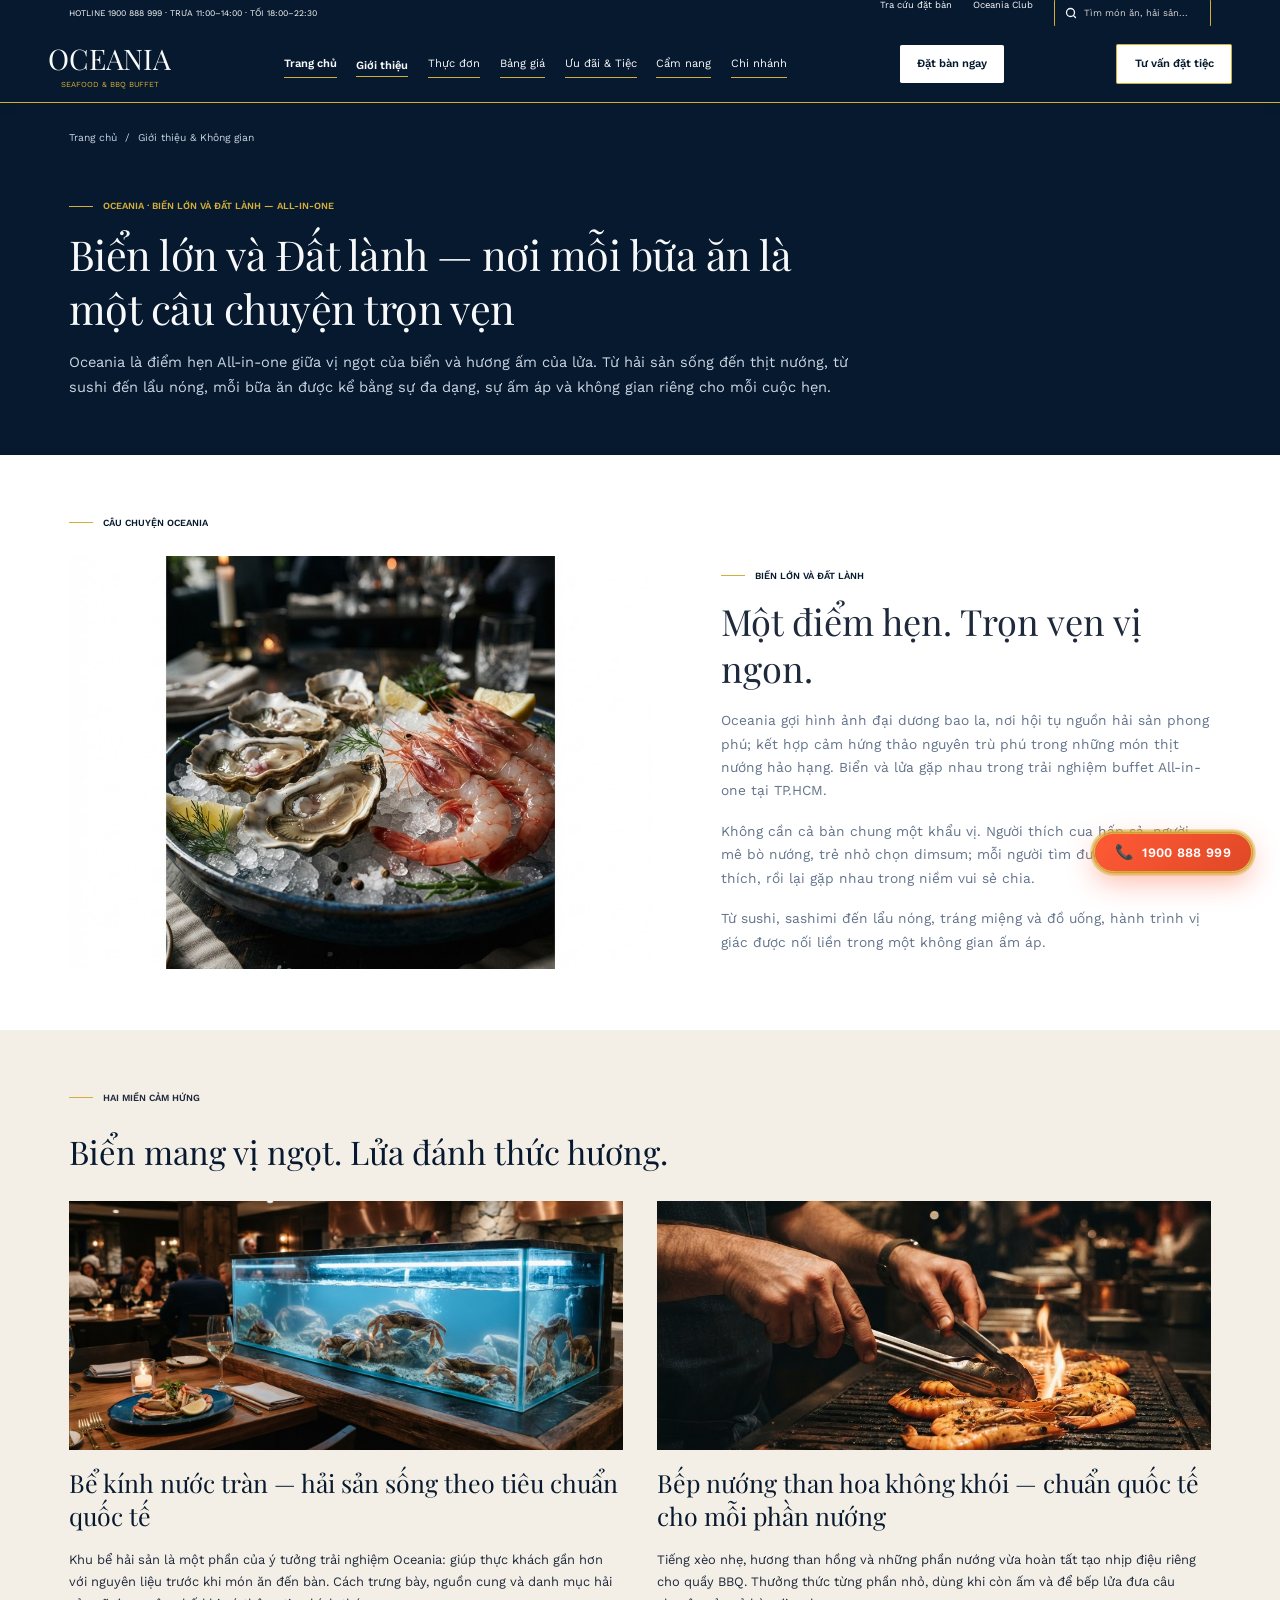
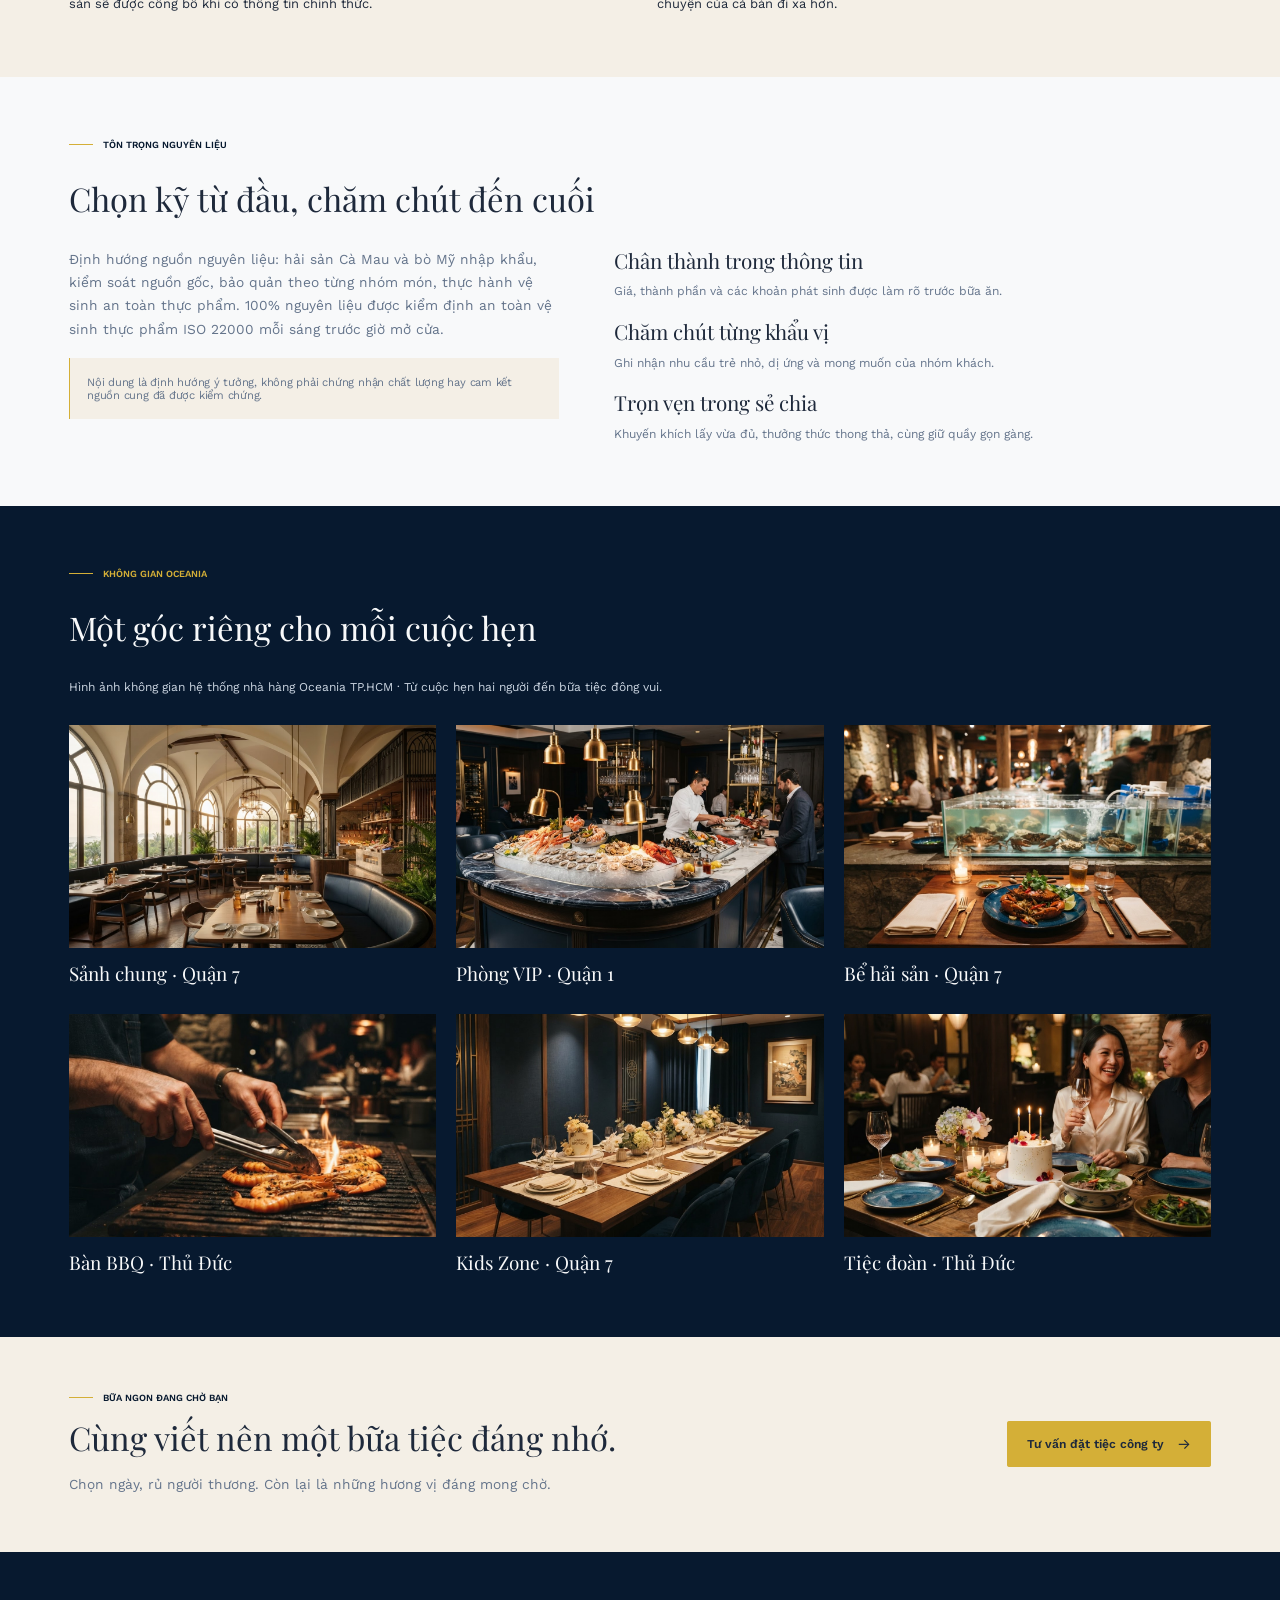
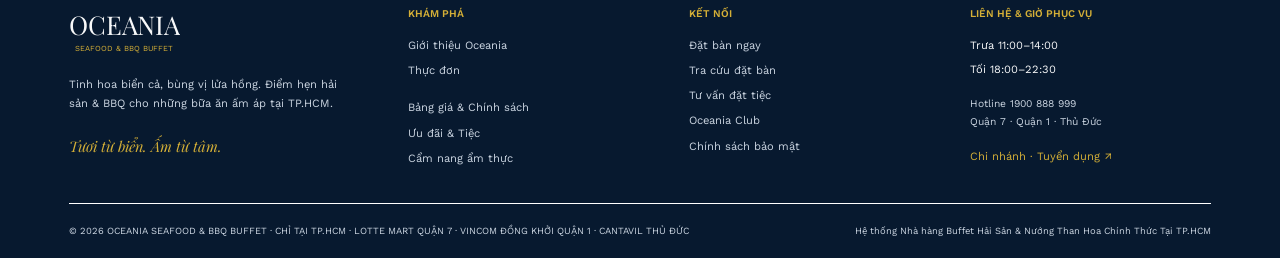
==== commit 66d689a2: "Add files via upload" ====
--- a/about.html
+++ b/about.html
@@ -580,48 +580,9 @@
             Hệ thống Nhà hàng Buffet Hải Sản & Nướng Than Hoa Chính Thức Tại TP.HCM
           </p>
         </div>
-        <div class="border-[var(--surface\/card,white)] border-solid border-t content-stretch flex flex-col gap-[18px] items-start overflow-clip pt-[24px] relative shrink-0 w-full" data-node-id="3375:451" data-name="Newsletter signup">
-          <div class="[word-break:break-word] content-stretch flex flex-col gap-[8px] items-start overflow-clip relative shrink-0 w-full" data-node-id="3375:452" data-name="Newsletter copy">
-            <p class="font-['Work_Sans:SemiBold'] font-semibold leading-[normal] relative shrink-0 text-[11px] text-[color:var(--brand\/champagne,#d4af37)] uppercase whitespace-nowrap" data-node-id="3375:453">
-              Đăng ký nhận ưu đãi
-            </p>
-            <p class="font-['Playfair_Display:Regular'] font-normal leading-[normal] min-w-full relative shrink-0 text-[24px] text-[color:var(--surface\/pearl,#f8f9fa)] w-[min-content]" data-node-id="3375:454">
-              Nhận tin tức và ưu đãi mới nhất
-            </p>
-            <p class="font-['Work_Sans:Regular'] font-normal leading-[1.6] min-w-full relative shrink-0 text-[#cbd5e1] text-[13px] w-[min-content]" data-node-id="3375:455">Nhập email để cập nhật chương trình, menu mới và thông tin mở cửa của Oceania Seafood &amp; BBQ Buffet tại TP.HCM.</p>
-          </div>
-          <div class="content-stretch flex gap-[12px] items-center overflow-clip relative shrink-0 w-full" data-node-id="3375:456" data-name="Newsletter form">
-            <div class="bg-[var(--brand\/ocean,#07192f)] border border-[var(--surface\/card,white)] border-solid content-stretch flex flex-[1_0_0] items-center min-w-px overflow-clip px-[16px] py-[14px] relative rounded-[2px]" data-node-id="3375:457" data-name="Email field">
-              <input type="email" class="oceania-footer-email-input" data-oceania-field="newsletter-email" placeholder="Nhập email nhận voucher ưu đãi..." aria-label="Email nhận bản tin" />
-            </div>
-            <div class="bg-[var(--brand\/ocean,#07192f)] border border-[var(--surface\/card,white)] border-solid content-stretch flex items-center overflow-clip px-[16px] py-[14px] relative rounded-[2px] shrink-0 w-[280px]" data-node-id="3375:459" data-name="Consent">
-              <p class="[word-break:break-word] flex-[1_0_0] font-['Work_Sans:Regular'] font-normal leading-[normal] min-w-px relative text-[#cbd5e1] text-[12px]" data-node-id="3375:460">Đồng ý nhận tin tức &amp; ưu đãi</p>
-            </div>
-            <div class="bg-[var(--brand\/champagne,#d4af37)] content-stretch flex items-center overflow-clip px-[20px] py-[14px] relative rounded-[2px] shrink-0" data-node-id="3375:461" data-name="Subscribe button">
-              <p class="[word-break:break-word] font-['Work_Sans:SemiBold'] font-semibold leading-[normal] relative shrink-0 text-[13px] text-[color:var(--text\/primary,#1e293b)] whitespace-nowrap" data-node-id="3375:462">
-                Đăng ký
-              </p>
-            </div>
-          </div>
-        </div>
+        
       </div>
     </div>
-    
-<div class="bg-[#07192f] border-t border-[#d4af37]/40 px-[80px] py-[18px] w-full flex flex-wrap items-center justify-between gap-[16px]">
-  <div class="flex flex-wrap items-center gap-[10px]">
-    <span class="text-[#d4af37] text-[11px] font-semibold uppercase tracking-[1px]">KẾT NỐI CHÍNH THỨC:</span>
-    <a href="https://www.facebook.com" target="_blank" rel="noopener noreferrer" class="oceania-ext-link">Facebook Fanpage</a>
-    <a href="https://www.tiktok.com" target="_blank" rel="noopener noreferrer" class="oceania-ext-link">TikTok Official</a>
-    <a href="https://www.instagram.com" target="_blank" rel="noopener noreferrer" class="oceania-ext-link">Instagram</a>
-    <a href="https://www.youtube.com" target="_blank" rel="noopener noreferrer" class="oceania-ext-link">YouTube Channel</a>
-    <a href="https://zalo.me/1900888999" target="_blank" rel="noopener noreferrer" class="oceania-ext-link">Zalo Official Account (OA)</a>
-  </div>
-  <div class="flex flex-wrap items-center gap-[10px]">
-    <a href="http://online.gov.vn" target="_blank" rel="noopener noreferrer" class="oceania-legal-badge">✓ Đã thông báo Bộ Công Thương</a>
-    <a href="https://www.iso.org/iso-22000-food-safety-management.html" target="_blank" rel="noopener noreferrer" class="oceania-legal-badge">✓ Chứng nhận ATTP ISO 22000:2018</a>
-  </div>
-</div>
-
   </div>
 
   <!-- Tablet View (768px Figma Frame T01–T12) -->
@@ -862,30 +823,7 @@
           <p class="leading-[1.65] mb-0">TUYỂN DỤNG</p>
           <p class="leading-[1.65]">Đăng ký ứng tuyển tại các chi nhánh TP.HCM.</p>
         </div>
-        <div class="content-stretch flex flex-col gap-[18px] items-start overflow-clip relative shrink-0 w-full" data-node-id="3504:2377" data-name="Bản tin">
-          <p class="[word-break:break-word] font-['Work_Sans:SemiBold'] font-semibold leading-[1.5] relative shrink-0 text-[11px] text-[color:var(--brand\/champagne,#d4af37)] w-full" data-node-id="3504:2378">
-            ĐĂNG KÝ NHẬN ƯU ĐÃI
-          </p>
-          <p class="[word-break:break-word] font-['Playfair_Display:Regular'] font-normal leading-[1.28] relative shrink-0 text-[25px] text-[color:var(--surface\/pearl,#f8f9fa)] w-full" data-node-id="3504:2379">
-            Nhận tin tức và ưu đãi mới nhất
-          </p>
-          <p class="[word-break:break-word] font-['Work_Sans:Regular'] font-normal leading-[1.65] relative shrink-0 text-[#cbd5e1] text-[13px] w-full" data-node-id="3504:2380">Nhập email để cập nhật chương trình, menu mới và thông tin mở cửa của Oceania Seafood &amp; BBQ Buffet tại TP.HCM.</p>
-          <div class="bg-[var(--surface\/card,white)] border border-[var(--border\/default,#e2e8f0)] border-solid content-stretch flex flex-col items-start min-h-[78px] overflow-clip p-[14px] relative rounded-[2px] shrink-0 w-full" data-node-id="3504:2381" data-name="Trường thông tin">
-            <div class="[word-break:break-word] font-['Work_Sans:Regular'] font-normal leading-[0] relative shrink-0 text-[#182d36] text-[0px] w-full" data-node-id="3504:2382">
-              <p class="leading-[1.65] mb-0 text-[#667076] text-[11px]">Email nhận tin</p>
-              <input type="email" class="oceania-footer-email-input" data-oceania-field="newsletter-email" placeholder="Nhập email nhận voucher ưu đãi..." aria-label="Email nhận bản tin" />
-            </div>
-          </div>
-          <p class="[word-break:break-word] font-['Work_Sans:Regular'] font-normal leading-[1.65] relative shrink-0 text-[#cbd5e1] text-[13px] w-full" data-node-id="3504:2383">☐ Tôi đồng ý nhận tin tức &amp; ưu đãi theo Chính sách bảo mật. Có thể hủy nhận bất cứ lúc nào.</p>
-          <div class="bg-[var(--surface\/card,white)] border border-[var(--border\/default,#e2e8f0)] border-solid content-stretch flex items-center justify-center min-h-[48px] overflow-clip px-[18px] py-[14px] relative rounded-[2px] shrink-0 w-full" data-node-id="3504:2384" data-name="Nút hành động">
-            <p class="[word-break:break-word] flex-[1_0_0] font-['Work_Sans:SemiBold'] font-semibold leading-[1.4] min-w-px relative text-[14px] text-[color:var(--brand\/ocean,#07192f)] text-center" data-node-id="3504:2385">
-              Đăng ký
-            </p>
-          </div>
-          <p class="[word-break:break-word] font-['Work_Sans:Regular'] font-normal leading-[1.65] relative shrink-0 text-[#cbd5e1] text-[13px] w-full" data-node-id="3504:2386">
-            Nhận ưu đãi sinh nhật & voucher giảm 10% trực tiếp qua Email.
-          </p>
-        </div>
+        
         <div class="[word-break:break-word] font-['Work_Sans:Regular'] font-normal leading-[0] min-w-full relative shrink-0 text-[#cbd5e1] text-[13px] w-[min-content]" data-node-id="3504:2387">
           <p class="leading-[1.65] mb-0">© 2026 OCEANIA SEAFOOD &amp; BBQ BUFFET · CHỈ TẠI TP.HCM · LOTTE MART QUẬN 7 · VINCOM ĐỒNG KHỞI QUẬN 1 · CANTAVIL THỦ ĐỨC</p>
           <p class="leading-[1.65]">Hệ thống Nhà hàng Buffet Hải Sản & Nướng Than Hoa Chính Thức Tại TP.HCM</p>
@@ -1147,30 +1085,7 @@
           <p class="leading-[1.65] mb-0">TUYỂN DỤNG</p>
           <p class="leading-[1.65]">Đăng ký ứng tuyển tại các chi nhánh TP.HCM.</p>
         </div>
-        <div class="content-stretch flex flex-col gap-[18px] items-start overflow-clip relative shrink-0 w-full" data-node-id="3375:36910" data-name="Bản tin">
-          <p class="[word-break:break-word] font-['Work_Sans:SemiBold'] font-semibold leading-[1.5] relative shrink-0 text-[11px] text-[color:var(--brand\/champagne,#d4af37)] w-full" data-node-id="3375:36911">
-            ĐĂNG KÝ NHẬN ƯU ĐÃI
-          </p>
-          <p class="[word-break:break-word] font-['Playfair_Display:Regular'] font-normal leading-[1.28] relative shrink-0 text-[25px] text-[color:var(--surface\/pearl,#f8f9fa)] w-full" data-node-id="3375:36912">
-            Nhận tin tức và ưu đãi mới nhất
-          </p>
-          <p class="[word-break:break-word] font-['Work_Sans:Regular'] font-normal leading-[1.65] relative shrink-0 text-[#cbd5e1] text-[13px] w-full" data-node-id="3375:36913">Nhập email để cập nhật chương trình, menu mới và thông tin mở cửa của Oceania Seafood &amp; BBQ Buffet tại TP.HCM.</p>
-          <div class="bg-[var(--surface\/card,white)] border border-[var(--border\/default,#e2e8f0)] border-solid content-stretch flex flex-col items-start min-h-[78px] overflow-clip p-[14px] relative rounded-[2px] shrink-0 w-full" data-node-id="3375:36914" data-name="Trường thông tin">
-            <div class="[word-break:break-word] font-['Work_Sans:Regular'] font-normal leading-[0] relative shrink-0 text-[#182d36] text-[0px] w-full" data-node-id="3375:36915">
-              <p class="leading-[1.65] mb-0 text-[#667076] text-[11px]">Email nhận tin</p>
-              <input type="email" class="oceania-footer-email-input" data-oceania-field="newsletter-email" placeholder="Nhập email nhận voucher ưu đãi..." aria-label="Email nhận bản tin" />
-            </div>
-          </div>
-          <p class="[word-break:break-word] font-['Work_Sans:Regular'] font-normal leading-[1.65] relative shrink-0 text-[#cbd5e1] text-[13px] w-full" data-node-id="3375:36916">☐ Tôi đồng ý nhận tin tức &amp; ưu đãi theo Chính sách bảo mật. Có thể hủy nhận bất cứ lúc nào.</p>
-          <div class="bg-[var(--surface\/card,white)] border border-[var(--border\/default,#e2e8f0)] border-solid content-stretch flex items-center justify-center min-h-[48px] overflow-clip px-[18px] py-[14px] relative rounded-[2px] shrink-0 w-full" data-node-id="3375:36917" data-name="Nút hành động">
-            <p class="[word-break:break-word] flex-[1_0_0] font-['Work_Sans:SemiBold'] font-semibold leading-[1.4] min-w-px relative text-[14px] text-[color:var(--brand\/ocean,#07192f)] text-center" data-node-id="3375:36918">
-              Đăng ký
-            </p>
-          </div>
-          <p class="[word-break:break-word] font-['Work_Sans:Regular'] font-normal leading-[1.65] relative shrink-0 text-[#cbd5e1] text-[13px] w-full" data-node-id="3375:36919">
-            Nhận ưu đãi sinh nhật & voucher giảm 10% trực tiếp qua Email.
-          </p>
-        </div>
+        
         <div class="[word-break:break-word] font-['Work_Sans:Regular'] font-normal leading-[0] min-w-full relative shrink-0 text-[#cbd5e1] text-[13px] w-[min-content]" data-node-id="3375:36920">
           <p class="leading-[1.65] mb-0">© 2026 OCEANIA SEAFOOD &amp; BBQ BUFFET · CHỈ TẠI TP.HCM · LOTTE MART QUẬN 7 · VINCOM ĐỒNG KHỞI QUẬN 1 · CANTAVIL THỦ ĐỨC</p>
           <p class="leading-[1.65]">Hệ thống Nhà hàng Buffet Hải Sản & Nướng Than Hoa Chính Thức Tại TP.HCM</p>
--- a/assets/css/style.css
+++ b/assets/css/style.css
@@ -1,1297 +1,1492 @@
-/* ==========================================================================
-   OCEANIA SEAFOOD & BBQ BUFFET — PRODUCTION STYLESHEET (1:1 FIGMA DESIGN)
-   Source: Figma File k9bH7aCuL26kpsnE9P56tB (UID-team-2, Node 0:1)
-   ========================================================================== */
-
-@import url('https://fonts.googleapis.com/css2?family=Inter:wght@400;500;600&family=Playfair+Display:ital,wght@0,400;0,500;0,600;0,700;1,400;1,600&family=Work+Sans:wght@400;500;600;700&display=swap');
-
-:root {
-  --oceania-ocean-deep: #07192f;
-  --oceania-ocean-dark: #07192f;
-  --oceania-gold: #d4af37;
-  --oceania-coral: #ff5a36;
-  --oceania-ruby: #ff5a36;
-  --oceania-ruby-dark: #e04826;
-  --oceania-charcoal: #1e293b;
-  --oceania-cream: #f8f9fa;
-  --oceania-surface: #ffffff;
-  --oceania-sand: #f4efe6;
-  --oceania-border: #e2e8f0;
-  --oceania-ink: #1e293b;
-  --oceania-muted: #64748b;
-  --oceania-disabled: #94a3b8;
-  --oceania-light-gray: #cbd5e1;
-  --oceania-success: #0d9488;
-  --oceania-success-bg: #f0fdfa;
-  --oceania-error: #dc2626;
-  --oceania-error-bg: #fef2f2;
-  --font-display: 'Playfair Display', Georgia, serif;
-  --font-sans: 'Work Sans', -apple-system, BlinkMacSystemFont, sans-serif;
-  --font-inter: 'Inter', 'Work Sans', sans-serif;
-}
-
-*, *::before, *::after {
-  box-sizing: border-box;
-  margin: 0;
-  padding: 0;
-  border-width: 0;
-  border-style: solid;
-  border-color: var(--oceania-border);
-}
-
-html {
-  -webkit-text-size-adjust: 100%;
-  font-family: var(--font-sans);
-  background-color: var(--oceania-cream);
-  color: var(--oceania-ink);
-  scroll-behavior: smooth;
-}
-
-body {
-  margin: 0;
-  background-color: var(--oceania-cream);
-  color: var(--oceania-ink);
-  font-family: var(--font-sans);
-  overflow-x: hidden;
-  -webkit-font-smoothing: antialiased;
-}
-
-img, svg {
-  display: block;
-}
-
-button, input, optgroup, select, textarea {
-  font-family: inherit;
-  font-size: 100%;
-  font-weight: inherit;
-  line-height: inherit;
-  letter-spacing: inherit;
-  color: inherit;
-  margin: 0;
-  padding: 0;
-  background-color: transparent;
-  background-image: none;
-}
-
-button {
-  cursor: pointer;
-}
-
-a {
-  color: inherit;
-  text-decoration: inherit;
-}
-
-/* ==========================================================================
-   1. RESPONSIVE DESKTOP (1440px), TABLET (768px) & MOBILE (375px) VIEWS
-   ========================================================================== */
-
-.oceania-desktop-view {
-  display: block;
-  width: 100%;
-  overflow-x: hidden;
-}
-
-.oceania-tablet-view {
-  display: none;
-  width: 100%;
-  overflow-x: hidden;
-}
-
-.oceania-mobile-view {
-  display: none;
-  width: 100%;
-  overflow-x: hidden;
-}
-
-/* Make the Desktop root frame stretch full-width while centering 1280px/1440px inner sections */
-.oceania-desktop-view > div[data-node-id] {
-  width: 100% !important;
-  max-width: 100% !important;
-  margin-left: auto;
-  margin-right: auto;
-}
-
-.oceania-desktop-view .absolute.w-\[1440px\] {
-  width: 100% !important;
-}
-
-/* On large monitors (>1440px), stretch section backgrounds edge-to-edge and center inner content */
-@media (min-width: 1441px) {
-  .oceania-desktop-view .px-\[80px\] {
-    padding-left: calc((100% - 1280px) / 2) !important;
-    padding-right: calc((100% - 1280px) / 2) !important;
-  }
-  .oceania-desktop-view .px-\[56px\] {
-    padding-left: calc((100% - 1328px) / 2) !important;
-    padding-right: calc((100% - 1328px) / 2) !important;
-  }
-  .oceania-desktop-view .px-\[64px\] {
-    padding-left: calc((100% - 1312px) / 2) !important;
-    padding-right: calc((100% - 1312px) / 2) !important;
-  }
-  .oceania-desktop-view .px-\[240px\] {
-    padding-left: calc((100% - 960px) / 2) !important;
-    padding-right: calc((100% - 960px) / 2) !important;
-  }
-  .oceania-desktop-view [data-name="Slide topics"] {
-    left: calc((100% - 1280px) / 2) !important;
-  }
-  .oceania-desktop-view [data-name="Hero navigation"] {
-    right: calc((100% - 1280px) / 2) !important;
-  }
-}
-
-/* On laptop screens (1024px to 1440px), use valid unitless zoom steps so 1440px layout fits 100% without horizontal scroll */
-@media (min-width: 1340px) and (max-width: 1439.98px) {
-  .oceania-desktop-view {
-    zoom: 0.93;
-  }
-}
-@media (min-width: 1240px) and (max-width: 1339.98px) {
-  .oceania-desktop-view {
-    zoom: 0.86;
-  }
-}
-@media (min-width: 1140px) and (max-width: 1239.98px) {
-  .oceania-desktop-view {
-    zoom: 0.79;
-  }
-}
-@media (min-width: 1024px) and (max-width: 1139.98px) {
-  .oceania-desktop-view {
-    zoom: 0.71;
-  }
-}
-
-/* On Tablet (768px to 1023.98px), switch to native Figma Tablet (768px) design */
-@media (min-width: 768px) and (max-width: 1023.98px) {
-  .oceania-desktop-view,
-  .oceania-mobile-view {
-    display: none !important;
-  }
-  .oceania-tablet-view {
-    display: block !important;
-  }
-  .oceania-tablet-view > div[data-node-id] {
-    width: 100% !important;
-    max-width: 100% !important;
-    margin: 0 auto;
-  }
-}
-
-/* On Mobile (<768px), switch to native Figma Mobile (375px) design */
-@media (max-width: 767.98px) {
-  .oceania-desktop-view,
-  .oceania-tablet-view {
-    display: none !important;
-  }
-  .oceania-mobile-view {
-    display: block !important;
-  }
-  .oceania-mobile-view > div[data-node-id] {
-    width: 100% !important;
-    max-width: 100% !important;
-    margin: 0 auto;
-  }
-}
-
-/* Sticky Header Navigation & Glassmorphism on Scroll */
-[data-name="Navigation"],
-[data-name="Điều hướng"] {
-  position: sticky !important;
-  top: 0;
-  z-index: 45;
-  box-shadow: 0 2px 12px rgba(7, 25, 47, 0.16);
-  transition: background-color 0.25s ease, backdrop-filter 0.25s ease, box-shadow 0.25s ease;
-}
-
-.oceania-header-glass,
-.oceania-header-glass [data-name="Main navigation"],
-.oceania-header-glass [data-name="Thanh điều hướng"],
-.oceania-header-glass [data-name="Main Navigation Bar"],
-.oceania-header-glass [data-name="Thanh chính"] {
-  background-color: rgba(7, 25, 47, 0.86) !important;
-  backdrop-filter: blur(14px) saturate(150%) !important;
-  -webkit-backdrop-filter: blur(14px) saturate(150%) !important;
-  box-shadow: 0 10px 30px rgba(7, 25, 47, 0.35) !important;
-}
-
-/* Hide static Figma hotline node in favor of 3-ring Wave Floating Hotline button */
-[data-name="Floating hotline"],
-[data-name="Nút hotline nổi"],
-[data-node-id="3379:39652"] {
-  display: none !important;
-}
-
-/* Floating Hotline Button with 3-Layer Continuous Circular Water Wave Animation */
-.oceania-hotline-wave-btn {
-  position: fixed;
-  right: 28px;
-  bottom: 28px;
-  z-index: 55;
-  display: inline-flex;
-  align-items: center;
-  gap: 8px;
-  background: linear-gradient(135deg, #ff5a36 0%, #e04826 100%);
-  color: #ffffff;
-  border: 1.5px solid #d4af37;
-  border-radius: 999px;
-  padding: 11px 20px;
-  text-decoration: none;
-  box-shadow: 0 10px 28px rgba(255, 90, 54, 0.42);
-  cursor: pointer;
-  transition: transform 0.2s ease, box-shadow 0.2s ease;
-}
-
-.oceania-hotline-wave-btn:hover {
-  transform: translateY(-2px) scale(1.02);
-  box-shadow: 0 14px 34px rgba(255, 90, 54, 0.55);
-}
-
-.oceania-hotline-icon {
-  font-size: 15px;
-  line-height: 1;
-  position: relative;
-  z-index: 2;
-}
-
-.oceania-hotline-text {
-  font-family: var(--font-sans);
-  font-size: 13px;
-  font-weight: 600;
-  letter-spacing: 0.3px;
-  color: #ffffff;
-  position: relative;
-  z-index: 2;
-}
-
-.oceania-wave-ring {
-  position: absolute;
-  inset: -2px;
-  border-radius: 999px;
-  border: 1.5px solid rgba(212, 175, 55, 0.78);
-  pointer-events: none;
-  animation: oceaniaWavePulse 2.7s cubic-bezier(0.16, 1, 0.3, 1) infinite;
-}
-
-.oceania-wave-ring.ring-1 {
-  animation-delay: 0s;
-}
-
-.oceania-wave-ring.ring-2 {
-  animation-delay: 0.9s;
-  border-color: rgba(255, 90, 54, 0.65);
-}
-
-.oceania-wave-ring.ring-3 {
-  animation-delay: 1.8s;
-  border-color: rgba(212, 175, 55, 0.55);
-}
-
-@keyframes oceaniaWavePulse {
-  0% {
-    transform: scale(1);
-    opacity: 0.85;
-  }
-  70% {
-    transform: scale(1.24, 1.55);
-    opacity: 0.15;
-  }
-  100% {
-    transform: scale(1.32, 1.72);
-    opacity: 0;
-  }
-}
-
-/* Royal Serrated E-Ticket (E-Ticket răng cưa) */
-.oceania-eticket-serrated {
-  position: relative;
-  background-image:
-    radial-gradient(circle at 0 50%, #f8f9fa 10px, transparent 11px),
-    radial-gradient(circle at 100% 50%, #f8f9fa 10px, transparent 11px);
-  box-shadow: 0 16px 36px rgba(7, 25, 47, 0.12);
-}
-
-.oceania-eticket-serrated::before,
-.oceania-eticket-serrated::after {
-  content: "";
-  position: absolute;
-  left: 12px;
-  right: 12px;
-  height: 6px;
-  pointer-events: none;
-  background-image: radial-gradient(circle, #f8f9fa 3px, transparent 3.5px);
-  background-size: 12px 6px;
-  background-repeat: repeat-x;
-  z-index: 3;
-}
-
-.oceania-eticket-serrated::before {
-  top: -3px;
-}
-
-.oceania-eticket-serrated::after {
-  bottom: -3px;
-}
-
-/* External Links & Legal Verification Badges */
-.oceania-ext-link {
-  display: inline-flex;
-  align-items: center;
-  gap: 5px;
-  padding: 5px 11px;
-  background: rgba(248, 249, 250, 0.08);
-  border: 1px solid rgba(212, 175, 55, 0.42);
-  border-radius: 6px;
-  color: #f8f9fa;
-  font-family: var(--font-sans);
-  font-size: 11px;
-  font-weight: 500;
-  text-decoration: none;
-  transition: background-color 0.18s ease, border-color 0.18s ease, transform 0.18s ease;
-}
-
-.oceania-ext-link:hover {
-  background: #ff5a36;
-  border-color: #d4af37;
-  color: #ffffff;
-  transform: translateY(-1px);
-}
-
-.oceania-legal-badge {
-  display: inline-flex;
-  align-items: center;
-  gap: 5px;
-  padding: 5px 12px;
-  background: rgba(13, 148, 136, 0.25);
-  border: 1px solid #d4af37;
-  border-radius: 6px;
-  color: #f8f9fa;
-  font-family: var(--font-sans);
-  font-size: 11px;
-  font-weight: 600;
-  text-decoration: none;
-  transition: background-color 0.18s ease;
-}
-
-.oceania-legal-badge:hover {
-  background: rgba(13, 148, 136, 0.48);
-}
-
-/* Category Tab Fade-In Effect */
-.oceania-fade-in {
-  animation: oceaniaCardFadeIn 0.32s cubic-bezier(0.22, 1, 0.36, 1);
-}
-
-@keyframes oceaniaCardFadeIn {
-  from {
-    opacity: 0;
-    transform: translateY(8px);
-  }
-  to {
-    opacity: 1;
-    transform: translateY(0);
-  }
-}
-
-/* Responsive Grid Utilities for Nutrition, Kids Ruler & Careers Page */
-.grid {
-  display: grid;
-}
-.grid-cols-1 {
-  grid-template-columns: repeat(1, minmax(0, 1fr));
-}
-.grid-cols-2 {
-  grid-template-columns: repeat(2, minmax(0, 1fr));
-}
-.grid-cols-4 {
-  grid-template-columns: repeat(4, minmax(0, 1fr));
-}
-.leading-relaxed {
-  line-height: 1.625;
-}
-@media (min-width: 768px) {
-  .md\:grid-cols-2 {
-    grid-template-columns: repeat(2, minmax(0, 1fr));
-  }
-  .md\:grid-cols-3 {
-    grid-template-columns: repeat(3, minmax(0, 1fr));
-  }
-  .md\:grid-cols-4 {
-    grid-template-columns: repeat(4, minmax(0, 1fr));
-  }
-}
-
-/* ==========================================================================
-   2. REAL INTERACTIVE FORM CONTROLS (INPUT, SELECT, TEXTAREA)
-   ========================================================================== */
-
-.oceania-field-input,
-.oceania-field-select,
-.oceania-field-textarea {
-  width: 100%;
-  background: transparent;
-  border: none;
-  outline: none;
-  font-family: var(--font-sans);
-  font-size: 14px;
-  line-height: 1.5;
-  color: var(--oceania-ink);
-  padding: 2px 0;
-}
-
-.oceania-field-input::placeholder,
-.oceania-field-textarea::placeholder {
-  color: var(--oceania-muted);
-  opacity: 0.78;
-}
-
-.oceania-field-select {
-  cursor: pointer;
-}
-
-.oceania-field-textarea {
-  resize: vertical;
-  min-height: 64px;
-}
-
-[data-name="Ô nhập"]:focus-within,
-[data-name="Trường thông tin"]:focus-within {
-  border-color: var(--oceania-ruby) !important;
-  box-shadow: 0 0 0 2px rgba(141, 25, 52, 0.12);
-}
-
-/* Header Search Input */
-.oceania-header-search-input {
-  background: transparent;
-  border: none;
-  outline: none;
-  color: #f8f5ee;
-  font-family: var(--font-sans);
-  font-size: 11px;
-  width: 135px;
-  transition: width 0.2s ease;
-}
-
-.oceania-header-search-input::placeholder {
-  color: rgba(248, 245, 238, 0.85);
-}
-
-.oceania-header-search-input:focus {
-  width: 190px;
-}
-
-/* Footer Newsletter Input */
-.oceania-footer-email-input {
-  background: transparent;
-  border: none;
-  outline: none;
-  color: #f8f5ee;
-  font-family: var(--font-sans);
-  font-size: 13px;
-  width: 100%;
-}
-
-.oceania-footer-email-input::placeholder {
-  color: #ccd4d5;
-}
-
-/* Homepage Quick Booking Bar Inputs */
-.oceania-quick-select,
-.oceania-quick-input {
-  background: transparent;
-  border: none;
-  outline: none;
-  font-family: var(--font-sans);
-  font-size: 14px;
-  color: var(--oceania-ink);
-  font-weight: 500;
-  width: 100%;
-  cursor: pointer;
-}
-
-/* ==========================================================================
-   3. IN-PLACE WIZARD PANES, MODALS, DRAWERS & TOAST
-   ========================================================================== */
-
-.oceania-wizard-pane,
-.oceania-lookup-pane,
-.oceania-contact-pane,
-.oceania-review-pane {
-  display: none;
-  width: 100%;
-}
-
-.oceania-wizard-pane.active,
-.oceania-lookup-pane.active,
-.oceania-contact-pane.active,
-.oceania-review-pane.active {
-  display: block;
-  animation: oceaniaFadeIn 0.22s ease;
-}
-
-@keyframes oceaniaFadeIn {
-  from { opacity: 0; transform: translateY(4px); }
-  to { opacity: 1; transform: translateY(0); }
-}
-
-/* Global Search Drawer (S11) */
-.oceania-search-drawer {
-  display: none;
-  position: fixed;
-  top: 118px;
-  left: 0;
-  right: 0;
-  z-index: 49;
-  background-color: rgba(248, 245, 238, 0.98);
-  border-bottom: 2px solid var(--oceania-gold);
-  box-shadow: 0 18px 40px rgba(8, 27, 36, 0.22);
-  max-height: calc(100vh - 120px);
-  overflow-y: auto;
-}
-
-.oceania-search-drawer.open {
-  display: block;
-  animation: oceaniaFadeIn 0.18s ease;
-}
-
-/* Global Mobile Menu Drawer (S22) */
-.oceania-mobile-drawer {
-  display: none;
-  position: fixed;
-  inset: 0;
-  z-index: 60;
-}
-
-.oceania-mobile-drawer.open {
-  display: block;
-}
-
-.oceania-mobile-drawer-backdrop {
-  position: absolute;
-  inset: 0;
-  background: rgba(8, 27, 36, 0.65);
-}
-
-.oceania-mobile-drawer-panel {
-  position: relative;
-  z-index: 1;
-  width: 100%;
-  max-width: 390px;
-  max-height: 100vh;
-  overflow-y: auto;
-  background: var(--oceania-cream);
-  box-shadow: 0 12px 32px rgba(0, 0, 0, 0.35);
-}
-
-/* Modal Overlay (S04, S05, S08, S10, S14, S17) */
-.oceania-modal-overlay {
-  display: none;
-  position: fixed;
-  inset: 0;
-  z-index: 70;
-  background-color: rgba(8, 27, 36, 0.68);
-  backdrop-filter: blur(2px);
-  align-items: center;
-  justify-content: center;
-  padding: 24px;
-  overflow-y: auto;
-}
-
-.oceania-modal-overlay.open {
-  display: flex;
-  animation: oceaniaFadeIn 0.2s ease;
-}
-
-.oceania-modal-card {
-  position: relative;
-  max-height: 92vh;
-  overflow-y: auto;
-  box-shadow: 0 24px 48px rgba(8, 27, 36, 0.35);
-}
-
-/* Inline Quick Chips & Map Buttons */
-.oceania-inline-chip,
-.oceania-map-branch-btn {
-  background-color: #ffffff;
-  border: 1px solid #e2e8f0;
-  color: #1e293b;
-  padding: 6px 14px;
-  border-radius: 999px;
-  font-family: var(--font-sans);
-  font-size: 12px;
-  font-weight: 500;
-  cursor: pointer;
-  transition: all 0.15s ease;
-}
-
-.oceania-inline-chip:hover,
-.oceania-inline-chip.active,
-.oceania-map-branch-btn:hover,
-.oceania-map-branch-btn.active {
-  background-color: #ff5a36;
-  border-color: #ff5a36;
-  color: #ffffff;
-}
-
-/* Interactive Hover States */
-[data-oceania-link],
-[data-name*="Nút"],
-[data-name*="Action"],
-[data-name*="action"],
-[data-name="Navigation item"],
-[data-name="Tuyển dụng"],
-[data-name="Bước đặt bàn"],
-[data-name="Lựa chọn cơ sở"],
-[data-name="Lựa chọn"],
-[data-name="Bộ lọc"],
-[data-name="Khung giờ"],
-[data-name="Ngày"],
-[data-name="Câu hỏi"] {
-  cursor: pointer;
-  transition: opacity 0.15s ease, border-color 0.15s ease, background-color 0.15s ease;
-}
-
-[data-name*="Nút"]:hover,
-[data-name*="Action"]:hover,
-[data-name*="action"]:hover {
-  opacity: 0.92;
-}
-
-/* Luxury Card Micro-interactions & Image Hover Zoom */
-[data-name="Featured dish"],
-[data-name="Dish card"],
-[data-name="Món ăn"],
-[data-name="Món phù hợp"],
-[data-name="Bài viết"],
-[data-name="Branch"],
-[data-name="Chi nhánh"] {
-  transition: transform 0.25s cubic-bezier(0.22, 1, 0.36, 1), box-shadow 0.25s ease, border-color 0.2s ease;
-}
-
-[data-name="Featured dish"]:hover,
-[data-name="Dish card"]:hover,
-[data-name="Món ăn"]:hover,
-[data-name="Bài viết"]:hover,
-[data-name="Branch"]:hover,
-[data-name="Chi nhánh"]:hover {
-  transform: translateY(-3px);
-  box-shadow: 0 14px 28px rgba(7, 25, 47, 0.10);
-  border-color: var(--oceania-gold) !important;
-}
-
-[data-name="Featured dish"] img,
-[data-name="Dish card"] img,
-[data-name="Món ăn"] img,
-[data-name="Bài viết"] img,
-[data-name="Branch"] img,
-[data-name="Chi nhánh"] img {
-  transition: transform 0.45s cubic-bezier(0.22, 1, 0.36, 1);
-}
-
-[data-name="Featured dish"]:hover img,
-[data-name="Dish card"]:hover img,
-[data-name="Món ăn"]:hover img,
-[data-name="Bài viết"]:hover img {
-  transform: scale(1.04);
-}
-
-/* Active Header Navigation Underline */
-[data-name="Navigation item"].oceania-nav-active,
-[data-name="Tuyển dụng"].oceania-nav-active {
-  border-bottom: 2px solid var(--oceania-gold) !important;
-  padding-bottom: 4px;
-}
-
-[data-name="Navigation item"].oceania-nav-active p,
-[data-name="Tuyển dụng"].oceania-nav-active p {
-  color: #f8f9fa !important;
-  font-weight: 600 !important;
-}
-
-/* Floating Back-to-Top Button */
-.oceania-back-to-top {
-  position: fixed;
-  right: 28px;
-  bottom: 84px;
-  width: 42px;
-  height: 42px;
-  background-color: #07192f;
-  color: #f8f9fa;
-  border: 1px solid #d4af37;
-  border-radius: 6px;
-  font-size: 18px;
-  line-height: 1;
-  display: flex;
-  align-items: center;
-  justify-content: center;
-  cursor: pointer;
-  z-index: 47;
-  opacity: 0;
-  pointer-events: none;
-  transform: translateY(10px);
-  transition: opacity 0.2s ease, transform 0.2s ease, background-color 0.2s ease;
-  box-shadow: 0 6px 18px rgba(7, 25, 47, 0.28);
-}
-
-.oceania-back-to-top.visible {
-  opacity: 1;
-  pointer-events: auto;
-  transform: translateY(0);
-}
-
-.oceania-back-to-top:hover {
-  background-color: #ff5a36;
-}
-
-/* Toast Notification */
-.oceania-toast {
-  position: fixed;
-  bottom: 28px;
-  left: 50%;
-  transform: translateX(-50%) translateY(20px);
-  background-color: #07192f;
-  color: #f8f9fa;
-  border: 1px solid #d4af37;
-  padding: 12px 24px;
-  border-radius: 6px;
-  font-family: var(--font-sans);
-  font-size: 13px;
-  font-weight: 500;
-  box-shadow: 0 12px 28px rgba(7, 25, 47, 0.35);
-  z-index: 90;
-  opacity: 0;
-  pointer-events: none;
-  transition: opacity 0.22s ease, transform 0.22s ease;
-}
-
-.oceania-toast.show {
-  opacity: 1;
-  transform: translateX(-50%) translateY(0);
-}
-
-/* Compiled Figma Utility Classes */
-.-translate-x-1\/2 { transform: translateX(-50%); }
-.-translate-y-1\/2 { transform: translateY(-50%); }
-.\[word-break\:break-word\] { word-break: break-word; }
-.absolute { position: absolute; }
-.bg-\[\#07192f\] { background-color: #07192f; }
-.bg-\[\#0f3563\] { background-color: #0f3563; }
-.bg-\[\#d4af37\] { background-color: #d4af37; }
-.bg-\[\#eaf2ed\] { background-color: #eaf2ed; }
-.bg-\[\#f4efe6\] { background-color: #f4efe6; }
-.bg-\[\#f8f9fa\] { background-color: #f8f9fa; }
-.bg-\[\#fbedef\] { background-color: #fbedef; }
-.bg-\[\#ff5a36\] { background-color: #ff5a36; }
-.bg-\[\#fff5f5\] { background-color: #fff5f5; }
-.bg-\[rgba\(0\,0\,0\,0\)\] { background-color: rgba(0,0,0,0); }
-.bg-\[var\(--brand\\\/champagne\,\#d4af37\)\] { background-color: #d4af37; }
-.bg-\[var\(--brand\\\/coral\,\#ff5a36\)\] { background-color: #ff5a36; }
-.bg-\[var\(--brand\\\/ocean\,\#07192f\)\] { background-color: #07192f; }
-.bg-\[var\(--surface\\\/card\,white\)\] { background-color: white; }
-.bg-\[var\(--surface\\\/pearl\,\#f8f9fa\)\] { background-color: #f8f9fa; }
-.bg-\[var\(--surface\\\/sand\,\#f4efe6\)\] { background-color: #f4efe6; }
-.bg-gradient-to-r { background-image: linear-gradient(to right, var(--tw-gradient-stops)); }
-.bg-white { background-color: #ffffff; }
-.block { display: block; }
-.border { border-width: 1px; }
-.border-2 { border-width: 2px; }
-.border-\[\#ad283d\] { border-color: #ad283d; }
-.border-\[\#d4af37\] { border-color: #d4af37; }
-.border-\[\#d4af37\]\/30 { border-color: rgba(212, 175, 55, 0.3); }
-.border-\[\#d4af37\]\/40 { border-color: rgba(212, 175, 55, 0.4); }
-.border-\[\#e2e8f0\] { border-color: #e2e8f0; }
-.border-\[\#ff5a36\] { border-color: #ff5a36; }
-.border-\[rgba\(0\,0\,0\,0\)\] { border-color: rgba(0,0,0,0); }
-.border-\[var\(--border\\\/default\,\#e2e8f0\)\] { border-color: #e2e8f0; }
-.border-\[var\(--brand\\\/champagne\,\#d4af37\)\] { border-color: #d4af37; }
-.border-\[var\(--brand\\\/coral\,\#ff5a36\)\] { border-color: #ff5a36; }
-.border-\[var\(--brand\\\/ocean\,\#07192f\)\] { border-color: #07192f; }
-.border-\[var\(--state\\\/error\,\#ad283d\)\] { border-color: #ad283d; }
-.border-\[var\(--state\\\/success\,\#059669\)\] { border-color: #059669; }
-.border-\[var\(--surface\\\/card\,white\)\] { border-color: white; }
-.border-b { border-bottom-width: 1px; }
-.border-dashed { border-style: dashed; }
-.border-l-2 { border-left-width: 2px; }
-.border-l-4 { border-left-width: 4px; }
-.border-r { border-right-width: 1px; }
-.border-solid { border-style: solid; }
-.border-t { border-top-width: 1px; }
-.border-t-2 { border-top-width: 2px; }
-.border-y { border-top-width: 1px; border-bottom-width: 1px; }
-.bottom-0 { bottom: 0px; }
-.bottom-\[34px\] { bottom: 34px; }
-.bottom-\[98px\] { bottom: 98px; }
-.content-start { align-content: flex-start; }
-.content-stretch { align-content: stretch; }
-.cursor-pointer { cursor: pointer; }
-.flex { display: flex; }
-.flex-1 { flex: 1 1 0%; }
-.flex-\[1_0_0\] { flex: 1 0 0%; }
-.flex-col { flex-direction: column; }
-.flex-none { flex: none; }
-.flex-wrap { flex-wrap: wrap; }
-.font-\[\'Inter\:Regular\'\] { font-family: 'Inter', 'Work Sans', sans-serif; font-weight: 400; }
-.font-\[\'Playfair_Display\:Italic\'\] { font-family: 'Playfair Display', Georgia, serif; font-style: italic; font-weight: 400; }
-.font-\[\'Playfair_Display\:Regular\'\] { font-family: 'Playfair Display', Georgia, serif; font-weight: 400; }
-.font-\[\'Work_Sans\:Bold\'\] { font-family: 'Work Sans', sans-serif; font-weight: 700; }
-.font-\[\'Work_Sans\:Medium\'\] { font-family: 'Work Sans', sans-serif; font-weight: 500; }
-.font-\[\'Work_Sans\:Regular\'\] { font-family: 'Work Sans', sans-serif; font-weight: 400; }
-.font-\[\'Work_Sans\:SemiBold\'\] { font-family: 'Work Sans', sans-serif; font-weight: 600; }
-.font-bold { font-weight: 700; }
-.font-medium { font-weight: 500; }
-.font-normal { font-weight: 400; }
-.font-semibold { font-weight: 600; }
-.from-\[\#07192f\] { --tw-gradient-from: #07192f; --tw-gradient-to: rgba(8, 27, 36, 0); --tw-gradient-stops: var(--tw-gradient-from), var(--tw-gradient-to); }
-.from-\[\#1c0f2f\] { --tw-gradient-from: #1c0f2f; --tw-gradient-to: rgba(8, 27, 36, 0); --tw-gradient-stops: var(--tw-gradient-from), var(--tw-gradient-to); }
-.from-\[\#aa771c\] { --tw-gradient-from: #aa771c; --tw-gradient-to: rgba(8, 27, 36, 0); --tw-gradient-stops: var(--tw-gradient-from), var(--tw-gradient-to); }
-.from-\[rgba\(7\,25\,47\,0\.93\)\] { --tw-gradient-from: rgba(7,25,47,0.93); --tw-gradient-to: rgba(8, 27, 36, 0); --tw-gradient-stops: var(--tw-gradient-from), var(--tw-gradient-to); }
-.gap-\[100px\] { gap: 100px; }
-.gap-\[10px\] { gap: 10px; }
-.gap-\[11px\] { gap: 11px; }
-.gap-\[12px\] { gap: 12px; }
-.gap-\[14px\] { gap: 14px; }
-.gap-\[15px\] { gap: 15px; }
-.gap-\[16px\] { gap: 16px; }
-.gap-\[17px\] { gap: 17px; }
-.gap-\[18px\] { gap: 18px; }
-.gap-\[20px\] { gap: 20px; }
-.gap-\[22px\] { gap: 22px; }
-.gap-\[23px\] { gap: 23px; }
-.gap-\[24px\] { gap: 24px; }
-.gap-\[26px\] { gap: 26px; }
-.gap-\[27px\] { gap: 27px; }
-.gap-\[28px\] { gap: 28px; }
-.gap-\[2px\] { gap: 2px; }
-.gap-\[32px\] { gap: 32px; }
-.gap-\[34px\] { gap: 34px; }
-.gap-\[36px\] { gap: 36px; }
-.gap-\[38px\] { gap: 38px; }
-.gap-\[40px\] { gap: 40px; }
-.gap-\[45px\] { gap: 45px; }
-.gap-\[48px\] { gap: 48px; }
-.gap-\[4px\] { gap: 4px; }
-.gap-\[56px\] { gap: 56px; }
-.gap-\[5px\] { gap: 5px; }
-.gap-\[60px\] { gap: 60px; }
-.gap-\[64px\] { gap: 64px; }
-.gap-\[6px\] { gap: 6px; }
-.gap-\[7px\] { gap: 7px; }
-.gap-\[80px\] { gap: 80px; }
-.gap-\[88px\] { gap: 88px; }
-.gap-\[8px\] { gap: 8px; }
-.gap-\[9px\] { gap: 9px; }
-.grid { display: grid; }
-.grid-cols-2 { grid-template-columns: repeat(2, minmax(0, 1fr)); }
-.grid-cols-4 { grid-template-columns: repeat(4, minmax(0, 1fr)); }
-.h-\[1419px\] { height: 1419px; }
-.h-\[150px\] { height: 150px; }
-.h-\[160px\] { height: 160px; }
-.h-\[180px\] { height: 180px; }
-.h-\[190px\] { height: 190px; }
-.h-\[200px\] { height: 200px; }
-.h-\[230px\] { height: 230px; }
-.h-\[232px\] { height: 232px; }
-.h-\[236px\] { height: 236px; }
-.h-\[240px\] { height: 240px; }
-.h-\[242px\] { height: 242px; }
-.h-\[248px\] { height: 248px; }
-.h-\[250px\] { height: 250px; }
-.h-\[260px\] { height: 260px; }
-.h-\[28px\] { height: 28px; }
-.h-\[290px\] { height: 290px; }
-.h-\[300px\] { height: 300px; }
-.h-\[30px\] { height: 30px; }
-.h-\[310px\] { height: 310px; }
-.h-\[320px\] { height: 320px; }
-.h-\[330px\] { height: 330px; }
-.h-\[360px\] { height: 360px; }
-.h-\[366px\] { height: 366px; }
-.h-\[370px\] { height: 370px; }
-.h-\[400px\] { height: 400px; }
-.h-\[420px\] { height: 420px; }
-.h-\[42px\] { height: 42px; }
-.h-\[430px\] { height: 430px; }
-.h-\[44px\] { height: 44px; }
-.h-\[450px\] { height: 450px; }
-.h-\[470px\] { height: 470px; }
-.h-\[472\.582px\] { height: 472.582px; }
-.h-\[480px\] { height: 480px; }
-.h-\[492px\] { height: 492px; }
-.h-\[500px\] { height: 500px; }
-.h-\[538px\] { height: 538px; }
-.h-\[540px\] { height: 540px; }
-.h-\[5px\] { height: 5px; }
-.h-\[650px\] { height: 650px; }
-.h-\[6px\] { height: 6px; }
-.h-\[90px\] { height: 90px; }
-.h-full { height: 100%; }
-.h-px { height: 1px; }
-.hover\:text-\[\#d4af37\]:hover { color: #d4af37; }
-.inline-flex { display: inline-flex; }
-.inset-0 { inset: 0px; }
-.inset-\[-4\.59\%_-2\.73\%_-4\.77\%_-9\.13\%\] { inset: -4.59% -2.73% -4.77% -9.13%; }
-.inset-\[-6\.84\%_-1\.12\%_-6\.92\%_-6\.61\%\] { inset: -6.84% -1.12% -6.92% -6.61%; }
-.italic { font-style: italic; }
-.items-baseline { align-items: baseline; }
-.items-center { align-items: center; }
-.items-end { align-items: flex-end; }
-.items-start { align-items: flex-start; }
-.justify-between { justify-content: space-between; }
-.justify-center { justify-content: center; }
-.justify-end { justify-content: flex-end; }
-.leading-\[0\] { line-height: 0; }
-.leading-\[1\.25\] { line-height: 1.25; }
-.leading-\[1\.28\] { line-height: 1.28; }
-.leading-\[1\.3\] { line-height: 1.3; }
-.leading-\[1\.4\] { line-height: 1.4; }
-.leading-\[1\.55\] { line-height: 1.55; }
-.leading-\[1\.5\] { line-height: 1.5; }
-.leading-\[1\.65\] { line-height: 1.65; }
-.leading-\[1\.6\] { line-height: 1.6; }
-.leading-\[1\.7\] { line-height: 1.7; }
-.leading-\[normal\] { line-height: normal; }
-.leading-relaxed { line-height: 1.625; }
-.left-0 { left: 0px; }
-.left-1\/2 { left: 50%; }
-.left-\[-221\.01px\] { left: -221.01px; }
-.left-\[11px\] { left: 11px; }
-.left-\[130px\] { left: 130px; }
-.left-\[310px\] { left: 310px; }
-.left-\[348\.99px\] { left: 348.99px; }
-.left-\[40px\] { left: 40px; }
-.left-\[450px\] { left: 450px; }
-.left-\[63\.99px\] { left: 63.99px; }
-.left-\[633\.99px\] { left: 633.99px; }
-.left-\[80px\] { left: 80px; }
-.left-\[910px\] { left: 910px; }
-.left-\[918\.99px\] { left: 918.99px; }
-.left-\[calc\(83\.33\%-18px\)\] { left: calc(83.33%-18px); }
-.max-w-\[1280px\] { max-width: 1280px; }
-.max-w-none { max-width: none; }
-.mb-0 { margin-bottom: 0px; }
-.mb-\[4px\] { margin-bottom: 4px; }
-.mb-\[6px\] { margin-bottom: 6px; }
-.mb-\[8px\] { margin-bottom: 8px; }
-.min-h-\[112px\] { min-height: 112px; }
-.min-h-\[126px\] { min-height: 126px; }
-.min-h-\[240px\] { min-height: 240px; }
-.min-h-\[250px\] { min-height: 250px; }
-.min-h-\[380px\] { min-height: 380px; }
-.min-h-\[48px\] { min-height: 48px; }
-.min-h-\[50px\] { min-height: 50px; }
-.min-h-\[52px\] { min-height: 52px; }
-.min-h-\[78px\] { min-height: 78px; }
-.min-h-\[82px\] { min-height: 82px; }
-.min-h-px { min-height: 1px; }
-.min-w-0 { min-width: 0px; }
-.min-w-full { min-width: 100%; }
-.min-w-px { min-width: 1px; }
-.mt-\[20px\] { margin-top: 20px; }
-.mt-\[6px\] { margin-top: 6px; }
-.mt-\[8px\] { margin-top: 8px; }
-.mx-auto { margin-left: auto; margin-right: auto; }
-.not-italic { font-style: normal; }
-.object-cover { object-fit: cover; }
-.opacity-55 { opacity: 0.55; }
-.overflow-clip { overflow: clip; }
-.overflow-hidden { overflow: hidden; }
-.p-\[10px\] { padding: 10px; }
-.p-\[14px\] { padding: 14px; }
-.p-\[15px\] { padding: 15px; }
-.p-\[16px\] { padding: 16px; }
-.p-\[18px\] { padding: 18px; }
-.p-\[20px\] { padding: 20px; }
-.p-\[22px\] { padding: 22px; }
-.p-\[24px\] { padding: 24px; }
-.p-\[26px\] { padding: 26px; }
-.p-\[28px\] { padding: 28px; }
-.p-\[30px\] { padding: 30px; }
-.p-\[32px\] { padding: 32px; }
-.p-\[36px\] { padding: 36px; }
-.p-\[44px\] { padding: 44px; }
-.p-\[8px\] { padding: 8px; }
-.pb-\[10px\] { padding-bottom: 10px; }
-.pb-\[15px\] { padding-bottom: 15px; }
-.pb-\[24px\] { padding-bottom: 24px; }
-.pb-\[26px\] { padding-bottom: 26px; }
-.pb-\[32px\] { padding-bottom: 32px; }
-.pb-\[35px\] { padding-bottom: 35px; }
-.pb-\[48px\] { padding-bottom: 48px; }
-.pb-\[60px\] { padding-bottom: 60px; }
-.pb-\[65px\] { padding-bottom: 65px; }
-.pb-\[72px\] { padding-bottom: 72px; }
-.pb-\[82px\] { padding-bottom: 82px; }
-.pb-\[8px\] { padding-bottom: 8px; }
-.pb-\[96px\] { padding-bottom: 96px; }
-.pointer-events-none { pointer-events: none; }
-.pr-\[10px\] { padding-right: 10px; }
-.pr-\[20px\] { padding-right: 20px; }
-.pt-\[12px\] { padding-top: 12px; }
-.pt-\[15px\] { padding-top: 15px; }
-.pt-\[16px\] { padding-top: 16px; }
-.pt-\[19px\] { padding-top: 19px; }
-.pt-\[20px\] { padding-top: 20px; }
-.pt-\[24px\] { padding-top: 24px; }
-.pt-\[32px\] { padding-top: 32px; }
-.pt-\[42px\] { padding-top: 42px; }
-.pt-\[44px\] { padding-top: 44px; }
-.pt-\[56px\] { padding-top: 56px; }
-.pt-\[64px\] { padding-top: 64px; }
-.pt-\[78px\] { padding-top: 78px; }
-.pt-\[8px\] { padding-top: 8px; }
-.pt-\[99px\] { padding-top: 99px; }
-.pt-\[9px\] { padding-top: 9px; }
-.px-\[10px\] { padding-left: 10px; padding-right: 10px; }
-.px-\[12px\] { padding-left: 12px; padding-right: 12px; }
-.px-\[14px\] { padding-left: 14px; padding-right: 14px; }
-.px-\[15px\] { padding-left: 15px; padding-right: 15px; }
-.px-\[16px\] { padding-left: 16px; padding-right: 16px; }
-.px-\[17px\] { padding-left: 17px; padding-right: 17px; }
-.px-\[18px\] { padding-left: 18px; padding-right: 18px; }
-.px-\[20px\] { padding-left: 20px; padding-right: 20px; }
-.px-\[210px\] { padding-left: 210px; padding-right: 210px; }
-.px-\[21px\] { padding-left: 21px; padding-right: 21px; }
-.px-\[22px\] { padding-left: 22px; padding-right: 22px; }
-.px-\[24px\] { padding-left: 24px; padding-right: 24px; }
-.px-\[28px\] { padding-left: 28px; padding-right: 28px; }
-.px-\[290px\] { padding-left: 290px; padding-right: 290px; }
-.px-\[320px\] { padding-left: 320px; padding-right: 320px; }
-.px-\[32px\] { padding-left: 32px; padding-right: 32px; }
-.px-\[56px\] { padding-left: 56px; padding-right: 56px; }
-.px-\[80px\] { padding-left: 80px; padding-right: 80px; }
-.py-\[10px\] { padding-top: 10px; padding-bottom: 10px; }
-.py-\[11px\] { padding-top: 11px; padding-bottom: 11px; }
-.py-\[12px\] { padding-top: 12px; padding-bottom: 12px; }
-.py-\[14px\] { padding-top: 14px; padding-bottom: 14px; }
-.py-\[15px\] { padding-top: 15px; padding-bottom: 15px; }
-.py-\[16px\] { padding-top: 16px; padding-bottom: 16px; }
-.py-\[18px\] { padding-top: 18px; padding-bottom: 18px; }
-.py-\[20px\] { padding-top: 20px; padding-bottom: 20px; }
-.py-\[22px\] { padding-top: 22px; padding-bottom: 22px; }
-.py-\[24px\] { padding-top: 24px; padding-bottom: 24px; }
-.py-\[28px\] { padding-top: 28px; padding-bottom: 28px; }
-.py-\[30px\] { padding-top: 30px; padding-bottom: 30px; }
-.py-\[32px\] { padding-top: 32px; padding-bottom: 32px; }
-.py-\[36px\] { padding-top: 36px; padding-bottom: 36px; }
-.py-\[40px\] { padding-top: 40px; padding-bottom: 40px; }
-.py-\[48px\] { padding-top: 48px; padding-bottom: 48px; }
-.py-\[56px\] { padding-top: 56px; padding-bottom: 56px; }
-.py-\[64px\] { padding-top: 64px; padding-bottom: 64px; }
-.py-\[68px\] { padding-top: 68px; padding-bottom: 68px; }
-.py-\[6px\] { padding-top: 6px; padding-bottom: 6px; }
-.py-\[72px\] { padding-top: 72px; padding-bottom: 72px; }
-.py-\[85px\] { padding-top: 85px; padding-bottom: 85px; }
-.py-\[8px\] { padding-top: 8px; padding-bottom: 8px; }
-.py-\[92px\] { padding-top: 92px; padding-bottom: 92px; }
-.py-\[96px\] { padding-top: 96px; padding-bottom: 96px; }
-.relative { position: relative; }
-.right-\[96px\] { right: 96px; }
-.rotate-20 { transform: rotate(20deg); }
-.rounded-\[100px\] { border-radius: 100px; }
-.rounded-\[14px\] { border-radius: 14px; }
-.rounded-\[18px\] { border-radius: 18px; }
-.rounded-\[22px\] { border-radius: 22px; }
-.rounded-\[2px\] { border-radius: 2px; }
-.rounded-\[5px\] { border-radius: 5px; }
-.self-stretch { align-self: stretch; }
-.shrink-0 { flex-shrink: 0; }
-.size-\[100px\] { width: 100px; height: 100px; }
-.size-\[10px\] { width: 10px; height: 10px; }
-.size-\[12px\] { width: 12px; height: 12px; }
-.size-\[14px\] { width: 14px; height: 14px; }
-.size-\[16px\] { width: 16px; height: 16px; }
-.size-\[17px\] { width: 17px; height: 17px; }
-.size-\[18px\] { width: 18px; height: 18px; }
-.size-\[20px\] { width: 20px; height: 20px; }
-.size-\[21px\] { width: 21px; height: 21px; }
-.size-\[22px\] { width: 22px; height: 22px; }
-.size-\[232px\] { width: 232px; height: 232px; }
-.size-\[23px\] { width: 23px; height: 23px; }
-.size-\[24px\] { width: 24px; height: 24px; }
-.size-\[266px\] { width: 266px; height: 266px; }
-.size-\[26px\] { width: 26px; height: 26px; }
-.size-\[282px\] { width: 282px; height: 282px; }
-.size-\[28px\] { width: 28px; height: 28px; }
-.size-\[30px\] { width: 30px; height: 30px; }
-.size-\[32px\] { width: 32px; height: 32px; }
-.size-\[36px\] { width: 36px; height: 36px; }
-.size-\[42px\] { width: 42px; height: 42px; }
-.size-\[44px\] { width: 44px; height: 44px; }
-.size-\[88px\] { width: 88px; height: 88px; }
-.size-full { width: 100%; height: 100%; }
-.text-\[\#07192f\] { color: #07192f; }
-.text-\[\#182d36\] { color: #182d36; }
-.text-\[\#1e293b\] { color: #1e293b; }
-.text-\[\#64748b\] { color: #64748b; }
-.text-\[\#667076\] { color: #667076; }
-.text-\[\#8d1934\] { color: #8d1934; }
-.text-\[\#ad283d\] { color: #ad283d; }
-.text-\[\#b7b6b0\] { color: #b7b6b0; }
-.text-\[\#c3c9c8\] { color: #c3c9c8; }
-.text-\[\#c4a36b\] { color: #c4a36b; }
-.text-\[\#cbd5e1\] { color: #cbd5e1; }
-.text-\[\#d4af37\] { color: #d4af37; }
-.text-\[\#e4e6e2\] { color: #e4e6e2; }
-.text-\[\#e5c7cf\] { color: #e5c7cf; }
-.text-\[\#f0dce1\] { color: #f0dce1; }
-.text-\[\#f8f5ee\] { color: #f8f5ee; }
-.text-\[\#f8f9fa\] { color: #f8f9fa; }
-.text-\[\#ff5a36\] { color: #ff5a36; }
-.text-\[0px\] { font-size: 0px; }
-.text-\[10px\] { font-size: 10px; }
-.text-\[11px\] { font-size: 11px; }
-.text-\[12px\] { font-size: 12px; }
-.text-\[13px\] { font-size: 13px; }
-.text-\[14px\] { font-size: 14px; }
-.text-\[15px\] { font-size: 15px; }
-.text-\[16px\] { font-size: 16px; }
-.text-\[17px\] { font-size: 17px; }
-.text-\[18px\] { font-size: 18px; }
-.text-\[20px\] { font-size: 20px; }
-.text-\[21px\] { font-size: 21px; }
-.text-\[22px\] { font-size: 22px; }
-.text-\[23px\] { font-size: 23px; }
-.text-\[24px\] { font-size: 24px; }
-.text-\[25px\] { font-size: 25px; }
-.text-\[26px\] { font-size: 26px; }
-.text-\[27px\] { font-size: 27px; }
-.text-\[28px\] { font-size: 28px; }
-.text-\[29px\] { font-size: 29px; }
-.text-\[30px\] { font-size: 30px; }
-.text-\[31px\] { font-size: 31px; }
-.text-\[32px\] { font-size: 32px; }
-.text-\[33px\] { font-size: 33px; }
-.text-\[34px\] { font-size: 34px; }
-.text-\[36px\] { font-size: 36px; }
-.text-\[37px\] { font-size: 37px; }
-.text-\[38px\] { font-size: 38px; }
-.text-\[39px\] { font-size: 39px; }
-.text-\[40px\] { font-size: 40px; }
-.text-\[42px\] { font-size: 42px; }
-.text-\[43px\] { font-size: 43px; }
-.text-\[48px\] { font-size: 48px; }
-.text-\[52px\] { font-size: 52px; }
-.text-\[54px\] { font-size: 54px; }
-.text-\[58px\] { font-size: 58px; }
-.text-\[64px\] { font-size: 64px; }
-.text-\[8px\] { font-size: 8px; }
-.text-\[9px\] { font-size: 9px; }
-.text-\[color\:var\(--brand\\\/champagne\,\#d4af37\)\] { color: #d4af37; }
-.text-\[color\:var\(--brand\\\/coral\,\#ff5a36\)\] { color: #ff5a36; }
-.text-\[color\:var\(--brand\\\/ocean\,\#07192f\)\] { color: #07192f; }
-.text-\[color\:var\(--state\\\/error\,\#ad283d\)\] { color: #ad283d; }
-.text-\[color\:var\(--state\\\/success\,\#059669\)\] { color: #059669; }
-.text-\[color\:var\(--surface\\\/card\,white\)\] { color: white; }
-.text-\[color\:var\(--surface\\\/pearl\,\#f8f9fa\)\] { color: #f8f9fa; }
-.text-\[color\:var\(--text\\\/primary\,\#1e293b\)\] { color: #1e293b; }
-.text-\[color\:var\(--text\\\/secondary\,\#64748b\)\] { color: #64748b; }
-.text-center { text-align: center; }
-.text-left { text-align: left; }
-.to-\[\#0f3563\] { --tw-gradient-to: #0f3563; }
-.to-\[\#441a5c\] { --tw-gradient-to: #441a5c; }
-.to-\[\#ffdf73\] { --tw-gradient-to: #ffdf73; }
-.to-\[rgba\(7\,25\,47\,0\.06\)\] { --tw-gradient-to: rgba(7,25,47,0.06); }
-.top-0 { top: 0px; }
-.top-1\/2 { top: 50%; }
-.top-\[-30px\] { top: -30px; }
-.top-\[11px\] { top: 11px; }
-.top-\[145px\] { top: 145px; }
-.top-\[205px\] { top: 205px; }
-.top-\[210px\] { top: 210px; }
-.top-\[230px\] { top: 230px; }
-.top-\[330px\] { top: 330px; }
-.top-\[40px\] { top: 40px; }
-.top-\[468px\] { top: 468px; }
-.top-\[60px\] { top: 60px; }
-.top-\[620px\] { top: 620px; }
-.top-\[65px\] { top: 65px; }
-.top-\[80px\] { top: 80px; }
-.tracking-\[-0\.26px\] { letter-spacing: -0.26px; }
-.tracking-\[-0\.6px\] { letter-spacing: -0.6px; }
-.tracking-\[1\.2px\] { letter-spacing: 1.2px; }
-.tracking-\[1\.3px\] { letter-spacing: 1.3px; }
-.tracking-\[1\.4px\] { letter-spacing: 1.4px; }
-.tracking-\[1\.5px\] { letter-spacing: 1.5px; }
-.tracking-\[1px\] { letter-spacing: 1px; }
-.tracking-\[2\.1px\] { letter-spacing: 2.1px; }
-.tracking-\[2\.6px\] { letter-spacing: 2.6px; }
-.tracking-\[2px\] { letter-spacing: 2px; }
-.tracking-\[4px\] { letter-spacing: 4px; }
-.uppercase { text-transform: uppercase; }
-.via-\[55\%\] { --tw-gradient-via-position: 55%; }
-.via-\[rgba\(7\,25\,47\,0\.5\)\] { --tw-gradient-to: rgba(8, 27, 36, 0); --tw-gradient-stops: var(--tw-gradient-from), rgba(7,25,47,0.5) var(--tw-gradient-via-position, 50%), var(--tw-gradient-to); }
-.w-\[1280px\] { width: 1280px; }
-.w-\[13\.6px\] { width: 13.6px; }
-.w-\[130px\] { width: 130px; }
-.w-\[1440px\] { width: 1440px; }
-.w-\[150px\] { width: 150px; }
-.w-\[172px\] { width: 172px; }
-.w-\[178\.528px\] { width: 178.528px; }
-.w-\[178px\] { width: 178px; }
-.w-\[193px\] { width: 193px; }
-.w-\[195px\] { width: 195px; }
-.w-\[198px\] { width: 198px; }
-.w-\[200px\] { width: 200px; }
-.w-\[224px\] { width: 224px; }
-.w-\[230px\] { width: 230px; }
-.w-\[240px\] { width: 240px; }
-.w-\[250px\] { width: 250px; }
-.w-\[263px\] { width: 263px; }
-.w-\[280px\] { width: 280px; }
-.w-\[285\.6px\] { width: 285.6px; }
-.w-\[28px\] { width: 28px; }
-.w-\[30px\] { width: 30px; }
-.w-\[310px\] { width: 310px; }
-.w-\[327px\] { width: 327px; }
-.w-\[330px\] { width: 330px; }
-.w-\[340px\] { width: 340px; }
-.w-\[348px\] { width: 348px; }
-.w-\[350px\] { width: 350px; }
-.w-\[365px\] { width: 365px; }
-.w-\[36px\] { width: 36px; }
-.w-\[375px\] { width: 375px; }
-.w-\[388px\] { width: 388px; }
-.w-\[390px\] { width: 390px; }
-.w-\[40\.8px\] { width: 40.8px; }
-.w-\[402px\] { width: 402px; }
-.w-\[410px\] { width: 410px; }
-.w-\[420px\] { width: 420px; }
-.w-\[430px\] { width: 430px; }
-.w-\[440px\] { width: 440px; }
-.w-\[480px\] { width: 480px; }
-.w-\[500px\] { width: 500px; }
-.w-\[519px\] { width: 519px; }
-.w-\[520px\] { width: 520px; }
-.w-\[530px\] { width: 530px; }
-.w-\[560px\] { width: 560px; }
-.w-\[570px\] { width: 570px; }
-.w-\[580px\] { width: 580px; }
-.w-\[590px\] { width: 590px; }
-.w-\[592px\] { width: 592px; }
-.w-\[620px\] { width: 620px; }
-.w-\[680px\] { width: 680px; }
-.w-\[700px\] { width: 700px; }
-.w-\[72px\] { width: 72px; }
-.w-\[740px\] { width: 740px; }
-.w-\[750px\] { width: 750px; }
-.w-\[760px\] { width: 760px; }
-.w-\[768px\] { width: 768px; }
-.w-\[780px\] { width: 780px; }
-.w-\[784px\] { width: 784px; }
-.w-\[790px\] { width: 790px; }
-.w-\[800px\] { width: 800px; }
-.w-\[826px\] { width: 826px; }
-.w-\[840px\] { width: 840px; }
-.w-\[850px\] { width: 850px; }
-.w-\[860px\] { width: 860px; }
-.w-\[870px\] { width: 870px; }
-.w-\[8px\] { width: 8px; }
-.w-\[900px\] { width: 900px; }
-.w-\[930px\] { width: 930px; }
-.w-\[min-content\] { width: min-content; }
-.w-full { width: 100%; }
-.whitespace-nowrap { white-space: nowrap; }
-.whitespace-pre { white-space: pre; }
-.whitespace-pre-wrap { white-space: pre-wrap; }
+/* ==========================================================================
+   OCEANIA SEAFOOD & BBQ BUFFET — PRODUCTION STYLESHEET (1:1 FIGMA DESIGN)
+   Source: Figma File k9bH7aCuL26kpsnE9P56tB (UID-team-2, Node 0:1)
+   ========================================================================== */
+
+@import url('https://fonts.googleapis.com/css2?family=Inter:wght@400;500;600&family=Playfair+Display:ital,wght@0,400;0,500;0,600;0,700;1,400;1,600&family=Work+Sans:wght@400;500;600;700&display=swap');
+
+:root {
+  --oceania-ocean-deep: #07192f;
+  --oceania-ocean-dark: #07192f;
+  --oceania-gold: #d4af37;
+  --oceania-coral: #ff5a36;
+  --oceania-ruby: #ff5a36;
+  --oceania-ruby-dark: #e04826;
+  --oceania-charcoal: #1e293b;
+  --oceania-cream: #f8f9fa;
+  --oceania-surface: #ffffff;
+  --oceania-sand: #f4efe6;
+  --oceania-border: #e2e8f0;
+  --oceania-ink: #1e293b;
+  --oceania-muted: #64748b;
+  --oceania-disabled: #94a3b8;
+  --oceania-light-gray: #cbd5e1;
+  --oceania-success: #0d9488;
+  --oceania-success-bg: #f0fdfa;
+  --oceania-error: #dc2626;
+  --oceania-error-bg: #fef2f2;
+  --font-display: 'Playfair Display', Georgia, serif;
+  --font-sans: 'Work Sans', -apple-system, BlinkMacSystemFont, sans-serif;
+  --font-inter: 'Inter', 'Work Sans', sans-serif;
+}
+
+*, *::before, *::after {
+  box-sizing: border-box;
+  margin: 0;
+  padding: 0;
+  border-width: 0;
+  border-style: solid;
+  border-color: var(--oceania-border);
+}
+
+html {
+  -webkit-text-size-adjust: 100%;
+  font-family: var(--font-sans);
+  background-color: var(--oceania-cream);
+  color: var(--oceania-ink);
+  scroll-behavior: smooth;
+}
+
+body {
+  margin: 0;
+  background-color: var(--oceania-cream);
+  color: var(--oceania-ink);
+  font-family: var(--font-sans);
+  overflow-x: hidden;
+  -webkit-font-smoothing: antialiased;
+}
+
+img, svg {
+  display: block;
+}
+
+button, input, optgroup, select, textarea {
+  font-family: inherit;
+  font-size: 100%;
+  font-weight: inherit;
+  line-height: inherit;
+  letter-spacing: inherit;
+  color: inherit;
+  margin: 0;
+  padding: 0;
+  background-color: transparent;
+  background-image: none;
+}
+
+button {
+  cursor: pointer;
+}
+
+a {
+  color: inherit;
+  text-decoration: inherit;
+}
+
+/* ==========================================================================
+   1. RESPONSIVE DESKTOP (1440px), TABLET (768px) & MOBILE (375px) VIEWS
+   ========================================================================== */
+
+.oceania-desktop-view {
+  display: block;
+  width: 100%;
+  overflow-x: hidden;
+}
+
+.oceania-tablet-view {
+  display: none;
+  width: 100%;
+  overflow-x: hidden;
+}
+
+.oceania-mobile-view {
+  display: none;
+  width: 100%;
+  overflow-x: hidden;
+}
+
+/* Make the Desktop root frame stretch full-width while centering 1280px/1440px inner sections */
+.oceania-desktop-view > div[data-node-id] {
+  width: 100% !important;
+  max-width: 100% !important;
+  margin-left: auto;
+  margin-right: auto;
+}
+
+.oceania-desktop-view .absolute.w-\[1440px\] {
+  width: 100% !important;
+}
+
+/* On large monitors (>1440px), stretch section backgrounds edge-to-edge and center inner content */
+@media (min-width: 1441px) {
+  .oceania-desktop-view .px-\[80px\] {
+    padding-left: calc((100% - 1280px) / 2) !important;
+    padding-right: calc((100% - 1280px) / 2) !important;
+  }
+  .oceania-desktop-view .px-\[56px\] {
+    padding-left: calc((100% - 1328px) / 2) !important;
+    padding-right: calc((100% - 1328px) / 2) !important;
+  }
+  .oceania-desktop-view .px-\[64px\] {
+    padding-left: calc((100% - 1312px) / 2) !important;
+    padding-right: calc((100% - 1312px) / 2) !important;
+  }
+  .oceania-desktop-view .px-\[240px\] {
+    padding-left: calc((100% - 960px) / 2) !important;
+    padding-right: calc((100% - 960px) / 2) !important;
+  }
+  .oceania-desktop-view [data-name="Slide topics"] {
+    left: calc((100% - 1280px) / 2) !important;
+  }
+  .oceania-desktop-view [data-name="Hero navigation"] {
+    right: calc((100% - 1280px) / 2) !important;
+  }
+}
+
+/* On laptop screens (1024px to 1440px), use valid unitless zoom steps so 1440px layout fits 100% without horizontal scroll */
+@media (min-width: 1340px) and (max-width: 1439.98px) {
+  .oceania-desktop-view {
+    zoom: 0.93;
+  }
+}
+@media (min-width: 1240px) and (max-width: 1339.98px) {
+  .oceania-desktop-view {
+    zoom: 0.86;
+  }
+}
+@media (min-width: 1140px) and (max-width: 1239.98px) {
+  .oceania-desktop-view {
+    zoom: 0.79;
+  }
+}
+@media (min-width: 1024px) and (max-width: 1139.98px) {
+  .oceania-desktop-view {
+    zoom: 0.71;
+  }
+}
+
+/* On Tablet (768px to 1023.98px), switch to native Figma Tablet (768px) design */
+@media (min-width: 768px) and (max-width: 1023.98px) {
+  .oceania-desktop-view,
+  .oceania-mobile-view {
+    display: none !important;
+  }
+  .oceania-tablet-view {
+    display: block !important;
+  }
+  .oceania-tablet-view > div[data-node-id] {
+    width: 100% !important;
+    max-width: 100% !important;
+    margin: 0 auto;
+  }
+}
+
+/* On Mobile (<768px), switch to native Figma Mobile (375px) design */
+@media (max-width: 767.98px) {
+  .oceania-desktop-view,
+  .oceania-tablet-view {
+    display: none !important;
+  }
+  .oceania-mobile-view {
+    display: block !important;
+  }
+  .oceania-mobile-view > div[data-node-id] {
+    width: 100% !important;
+    max-width: 100% !important;
+    margin: 0 auto;
+  }
+  .oceania-mobile-view [data-name="Thanh hành động"] {
+    position: sticky !important;
+    bottom: 0;
+    z-index: 44;
+    box-shadow: 0 -8px 24px rgba(7, 25, 47, 0.14);
+  }
+  .oceania-hotline-wave-btn {
+    right: 14px !important;
+    bottom: 98px !important;
+    padding: 9px 14px !important;
+  }
+  .oceania-back-to-top {
+    right: 14px !important;
+    bottom: 150px !important;
+  }
+}
+
+/* Ensure Hero background photography shows through Tablet/Mobile scrims */
+.oceania-tablet-view [data-name="Nền đọc"],
+.oceania-mobile-view [data-name="Nền đọc"],
+.oceania-tablet-view [data-name="Ảnh chủ đề"],
+.oceania-mobile-view [data-name="Ảnh chủ đề"] {
+  background: linear-gradient(135deg, rgba(7, 25, 47, 0.88) 0%, rgba(7, 25, 47, 0.56) 100%) !important;
+}
+
+/* Responsive Full-Stack Flow on Mobile/Tablet when interacting with Multi-Step Booking Wizard or Lookup Results */
+@media (max-width: 1023.98px) {
+  body.oceania-mobile-flow-active .oceania-desktop-view {
+    display: block !important;
+  }
+  body.oceania-mobile-flow-active .oceania-desktop-view [data-name="Điều hướng"],
+  body.oceania-mobile-flow-active .oceania-desktop-view [data-name="Navigation"],
+  body.oceania-mobile-flow-active .oceania-desktop-view [data-name="Đầu trang"],
+  body.oceania-mobile-flow-active .oceania-desktop-view [data-name="Chân trang"],
+  body.oceania-mobile-flow-active .oceania-desktop-view [data-name="Footer"] {
+    display: none !important;
+  }
+  body.oceania-mobile-flow-active .oceania-tablet-view [data-node-id="3504:2424"],
+  body.oceania-mobile-flow-active .oceania-mobile-view [data-node-id="3375:36956"],
+  body.oceania-mobile-flow-active .oceania-tablet-view [data-node-id="3504:2507"],
+  body.oceania-mobile-flow-active .oceania-mobile-view [data-node-id="3375:37038"] {
+    display: none !important;
+  }
+  body.oceania-mobile-flow-active #oceania-booking-wizard .px-\[80px\],
+  body.oceania-mobile-flow-active #oceania-lookup-results .px-\[80px\] {
+    padding-left: 16px !important;
+    padding-right: 16px !important;
+  }
+  body.oceania-mobile-flow-active #oceania-booking-wizard .gap-\[40px\],
+  body.oceania-mobile-flow-active #oceania-lookup-results .gap-\[40px\],
+  body.oceania-mobile-flow-active #oceania-lookup-results .flex {
+    flex-wrap: wrap !important;
+  }
+  body.oceania-mobile-flow-active #oceania-booking-wizard [class*="w-["],
+  body.oceania-mobile-flow-active #oceania-lookup-results [class*="w-["] {
+    width: 100% !important;
+    max-width: 100% !important;
+  }
+}
+
+/* Sticky Header Navigation & Glassmorphism on Scroll */
+[data-name="Navigation"],
+[data-name="Điều hướng"] {
+  position: sticky !important;
+  top: 0;
+  z-index: 45;
+  box-shadow: 0 2px 12px rgba(7, 25, 47, 0.16);
+  transition: background-color 0.25s ease, backdrop-filter 0.25s ease, box-shadow 0.25s ease;
+}
+
+.oceania-header-glass,
+.oceania-header-glass [data-name="Main navigation"],
+.oceania-header-glass [data-name="Thanh điều hướng"],
+.oceania-header-glass [data-name="Main Navigation Bar"],
+.oceania-header-glass [data-name="Thanh chính"] {
+  background-color: rgba(7, 25, 47, 0.86) !important;
+  backdrop-filter: blur(14px) saturate(150%) !important;
+  -webkit-backdrop-filter: blur(14px) saturate(150%) !important;
+  box-shadow: 0 10px 30px rgba(7, 25, 47, 0.35) !important;
+}
+
+/* Hide static Figma hotline node in favor of 3-ring Wave Floating Hotline button */
+[data-name="Floating hotline"],
+[data-name="Nút hotline nổi"],
+[data-node-id="3379:39652"] {
+  display: none !important;
+}
+
+/* Floating Hotline Button with 3-Layer Continuous Circular Water Wave Animation */
+.oceania-hotline-wave-btn {
+  position: fixed;
+  right: 28px;
+  bottom: 28px;
+  z-index: 55;
+  display: inline-flex;
+  align-items: center;
+  gap: 8px;
+  background: linear-gradient(135deg, #ff5a36 0%, #e04826 100%);
+  color: #ffffff;
+  border: 1.5px solid #d4af37;
+  border-radius: 999px;
+  padding: 11px 20px;
+  text-decoration: none;
+  box-shadow: 0 10px 28px rgba(255, 90, 54, 0.42);
+  cursor: pointer;
+  transition: transform 0.2s ease, box-shadow 0.2s ease;
+}
+
+.oceania-hotline-wave-btn:hover {
+  transform: translateY(-2px) scale(1.02);
+  box-shadow: 0 14px 34px rgba(255, 90, 54, 0.55);
+}
+
+.oceania-hotline-icon {
+  font-size: 15px;
+  line-height: 1;
+  position: relative;
+  z-index: 2;
+}
+
+.oceania-hotline-text {
+  font-family: var(--font-sans);
+  font-size: 13px;
+  font-weight: 600;
+  letter-spacing: 0.3px;
+  color: #ffffff;
+  position: relative;
+  z-index: 2;
+}
+
+.oceania-wave-ring {
+  position: absolute;
+  inset: -2px;
+  border-radius: 999px;
+  border: 1.5px solid rgba(212, 175, 55, 0.78);
+  pointer-events: none;
+  animation: oceaniaWavePulse 2.7s cubic-bezier(0.16, 1, 0.3, 1) infinite;
+}
+
+.oceania-wave-ring.ring-1 {
+  animation-delay: 0s;
+}
+
+.oceania-wave-ring.ring-2 {
+  animation-delay: 0.9s;
+  border-color: rgba(255, 90, 54, 0.65);
+}
+
+.oceania-wave-ring.ring-3 {
+  animation-delay: 1.8s;
+  border-color: rgba(212, 175, 55, 0.55);
+}
+
+@keyframes oceaniaWavePulse {
+  0% {
+    transform: scale(1);
+    opacity: 0.85;
+  }
+  70% {
+    transform: scale(1.24, 1.55);
+    opacity: 0.15;
+  }
+  100% {
+    transform: scale(1.32, 1.72);
+    opacity: 0;
+  }
+}
+
+/* Royal Serrated E-Ticket (E-Ticket răng cưa) */
+.oceania-eticket-serrated {
+  position: relative;
+  background-image:
+    radial-gradient(circle at 0 50%, #f8f9fa 10px, transparent 11px),
+    radial-gradient(circle at 100% 50%, #f8f9fa 10px, transparent 11px);
+  box-shadow: 0 16px 36px rgba(7, 25, 47, 0.12);
+}
+
+.oceania-eticket-serrated::before,
+.oceania-eticket-serrated::after {
+  content: "";
+  position: absolute;
+  left: 12px;
+  right: 12px;
+  height: 6px;
+  pointer-events: none;
+  background-image: radial-gradient(circle, #f8f9fa 3px, transparent 3.5px);
+  background-size: 12px 6px;
+  background-repeat: repeat-x;
+  z-index: 3;
+}
+
+.oceania-eticket-serrated::before {
+  top: -3px;
+}
+
+.oceania-eticket-serrated::after {
+  bottom: -3px;
+}
+
+/* External Links & Legal Verification Badges */
+.oceania-ext-link {
+  display: inline-flex;
+  align-items: center;
+  gap: 5px;
+  padding: 5px 11px;
+  background: rgba(248, 249, 250, 0.08);
+  border: 1px solid rgba(212, 175, 55, 0.42);
+  border-radius: 6px;
+  color: #f8f9fa;
+  font-family: var(--font-sans);
+  font-size: 11px;
+  font-weight: 500;
+  text-decoration: none;
+  transition: background-color 0.18s ease, border-color 0.18s ease, transform 0.18s ease;
+}
+
+.oceania-ext-link:hover {
+  background: #ff5a36;
+  border-color: #d4af37;
+  color: #ffffff;
+  transform: translateY(-1px);
+}
+
+.oceania-legal-badge {
+  display: inline-flex;
+  align-items: center;
+  gap: 5px;
+  padding: 5px 12px;
+  background: rgba(13, 148, 136, 0.25);
+  border: 1px solid #d4af37;
+  border-radius: 6px;
+  color: #f8f9fa;
+  font-family: var(--font-sans);
+  font-size: 11px;
+  font-weight: 600;
+  text-decoration: none;
+  transition: background-color 0.18s ease;
+}
+
+.oceania-legal-badge:hover {
+  background: rgba(13, 148, 136, 0.48);
+}
+
+/* Category Tab Fade-In Effect */
+.oceania-fade-in {
+  animation: oceaniaCardFadeIn 0.32s cubic-bezier(0.22, 1, 0.36, 1);
+}
+
+@keyframes oceaniaCardFadeIn {
+  from {
+    opacity: 0;
+    transform: translateY(8px);
+  }
+  to {
+    opacity: 1;
+    transform: translateY(0);
+  }
+}
+
+/* Responsive Grid Utilities for Nutrition, Kids Ruler & Careers Page */
+.grid {
+  display: grid;
+}
+.grid-cols-1 {
+  grid-template-columns: repeat(1, minmax(0, 1fr));
+}
+.grid-cols-2 {
+  grid-template-columns: repeat(2, minmax(0, 1fr));
+}
+.grid-cols-4 {
+  grid-template-columns: repeat(4, minmax(0, 1fr));
+}
+.leading-relaxed {
+  line-height: 1.625;
+}
+@media (min-width: 768px) {
+  .md\:grid-cols-2 {
+    grid-template-columns: repeat(2, minmax(0, 1fr));
+  }
+  .md\:grid-cols-3 {
+    grid-template-columns: repeat(3, minmax(0, 1fr));
+  }
+  .md\:grid-cols-4 {
+    grid-template-columns: repeat(4, minmax(0, 1fr));
+  }
+}
+
+/* ==========================================================================
+   2. REAL INTERACTIVE FORM CONTROLS (INPUT, SELECT, TEXTAREA)
+   ========================================================================== */
+
+.oceania-field-input,
+.oceania-field-select,
+.oceania-field-textarea {
+  width: 100%;
+  background: transparent;
+  border: none;
+  outline: none;
+  font-family: var(--font-sans);
+  font-size: 14px;
+  line-height: 1.5;
+  color: var(--oceania-ink);
+  padding: 2px 0;
+}
+
+.oceania-field-input::placeholder,
+.oceania-field-textarea::placeholder {
+  color: var(--oceania-muted);
+  opacity: 0.78;
+}
+
+.oceania-field-select {
+  cursor: pointer;
+}
+
+.oceania-field-textarea {
+  resize: vertical;
+  min-height: 64px;
+}
+
+[data-name="Ô nhập"]:focus-within,
+[data-name="Trường thông tin"]:focus-within {
+  border-color: var(--oceania-ruby) !important;
+  box-shadow: 0 0 0 2px rgba(141, 25, 52, 0.12);
+}
+
+/* Header Search Input */
+.oceania-header-search-input {
+  background: transparent;
+  border: none;
+  outline: none;
+  color: #f8f5ee;
+  font-family: var(--font-sans);
+  font-size: 11px;
+  width: 135px;
+  transition: width 0.2s ease;
+}
+
+.oceania-header-search-input::placeholder {
+  color: rgba(248, 245, 238, 0.85);
+}
+
+.oceania-header-search-input:focus {
+  width: 190px;
+}
+
+/* Footer Newsletter Input */
+.oceania-footer-email-input {
+  background: transparent;
+  border: none;
+  outline: none;
+  color: #f8f5ee;
+  font-family: var(--font-sans);
+  font-size: 13px;
+  width: 100%;
+}
+
+.oceania-footer-email-input::placeholder {
+  color: #ccd4d5;
+}
+
+/* Newsletter inputs inside light cards (blog sidebar, white fields) */
+[data-name="Trường thông tin"] .oceania-footer-email-input,
+.bg-white .oceania-footer-email-input {
+  color: #1e293b;
+}
+
+[data-name="Trường thông tin"] .oceania-footer-email-input::placeholder,
+.bg-white .oceania-footer-email-input::placeholder {
+  color: #64748b;
+}
+
+/* Homepage Quick Booking Bar Inputs */
+.oceania-quick-select,
+.oceania-quick-input {
+  background: transparent;
+  border: none;
+  outline: none;
+  font-family: var(--font-sans);
+  font-size: 14px;
+  color: var(--oceania-ink);
+  font-weight: 500;
+  width: 100%;
+  cursor: pointer;
+}
+
+/* ==========================================================================
+   3. IN-PLACE WIZARD PANES, MODALS, DRAWERS & TOAST
+   ========================================================================== */
+
+.oceania-wizard-pane,
+.oceania-lookup-pane,
+.oceania-contact-pane,
+.oceania-review-pane {
+  display: none;
+  width: 100%;
+}
+
+.oceania-wizard-pane.active,
+.oceania-lookup-pane.active,
+.oceania-contact-pane.active,
+.oceania-review-pane.active {
+  display: block;
+  animation: oceaniaFadeIn 0.22s ease;
+}
+
+@keyframes oceaniaFadeIn {
+  from { opacity: 0; transform: translateY(4px); }
+  to { opacity: 1; transform: translateY(0); }
+}
+
+/* Global Search Drawer (S11) */
+.oceania-search-drawer {
+  display: none;
+  position: fixed;
+  top: 118px;
+  left: 0;
+  right: 0;
+  z-index: 49;
+  background-color: rgba(248, 245, 238, 0.98);
+  border-bottom: 2px solid var(--oceania-gold);
+  box-shadow: 0 18px 40px rgba(8, 27, 36, 0.22);
+  max-height: calc(100vh - 120px);
+  overflow-y: auto;
+}
+
+.oceania-search-drawer.open {
+  display: block;
+  animation: oceaniaFadeIn 0.18s ease;
+}
+
+/* Global Mobile Menu Drawer (S22) */
+.oceania-mobile-drawer {
+  display: none;
+  position: fixed;
+  inset: 0;
+  z-index: 60;
+}
+
+.oceania-mobile-drawer.open {
+  display: block;
+}
+
+.oceania-mobile-drawer-backdrop {
+  position: absolute;
+  inset: 0;
+  background: rgba(8, 27, 36, 0.65);
+}
+
+.oceania-mobile-drawer-panel {
+  position: relative;
+  z-index: 1;
+  width: 100%;
+  max-width: 390px;
+  max-height: 100vh;
+  overflow-y: auto;
+  background: var(--oceania-cream);
+  box-shadow: 0 12px 32px rgba(0, 0, 0, 0.35);
+}
+
+/* Modal Overlay (S04, S05, S08, S10, S14, S17) */
+.oceania-modal-overlay {
+  display: none;
+  position: fixed;
+  inset: 0;
+  z-index: 70;
+  background-color: rgba(8, 27, 36, 0.68);
+  backdrop-filter: blur(2px);
+  align-items: center;
+  justify-content: center;
+  padding: 24px;
+  overflow-y: auto;
+}
+
+.oceania-modal-overlay.open {
+  display: flex;
+  animation: oceaniaFadeIn 0.2s ease;
+}
+
+.oceania-modal-card {
+  position: relative;
+  max-width: 96vw;
+  max-height: 92vh;
+  overflow-y: auto;
+  box-shadow: 0 24px 48px rgba(7, 25, 47, 0.42);
+}
+
+/* Critical: Neutralize Figma's absolute top/left positioning on [data-name="Hộp thoại"] inside modals */
+.oceania-modal-card [data-name="Hộp thoại"] {
+  position: relative !important;
+  left: auto !important;
+  top: auto !important;
+  right: auto !important;
+  bottom: auto !important;
+  transform: none !important;
+  width: min(620px, 92vw) !important;
+  max-width: 100% !important;
+  margin: 0 auto !important;
+}
+
+.oceania-modal-card-wide {
+  width: min(1080px, 95vw);
+}
+
+.oceania-modal-card-wide [data-node-id="3375:39146"] {
+  padding: 16px !important;
+}
+
+.oceania-modal-card-wide [data-name="Ưu đãi đã nhận"] {
+  flex-wrap: wrap !important;
+}
+
+.oceania-modal-card-wide [data-name="Cảm hứng đoàn đông"] {
+  width: min(440px, 100%) !important;
+}
+
+.oceania-modal-close-x {
+  position: sticky;
+  top: 0;
+  float: right;
+  z-index: 5;
+  background: #07192f;
+  color: #f8f9fa;
+  border: 1px solid #d4af37;
+  padding: 6px 14px;
+  font-size: 12px;
+  font-weight: 600;
+  border-radius: 2px;
+  cursor: pointer;
+}
+
+.oceania-modal-close-x:hover {
+  background: #ff5a36;
+  color: #07192f;
+}
+
+/* Interactive Star Picker (Reviews Modal S17) */
+.oceania-star-btn {
+  font-size: 30px;
+  line-height: 1;
+  color: #cbd5e1;
+  background: transparent;
+  border: none;
+  cursor: pointer;
+  padding: 2px;
+  transition: transform 0.12s ease, color 0.12s ease;
+}
+
+.oceania-star-btn.active,
+.oceania-star-btn:hover {
+  color: #d4af37;
+  transform: scale(1.12);
+}
+
+/* Lightbox Prev/Next Arrows */
+.oceania-lb-nav {
+  position: absolute;
+  top: 50%;
+  transform: translateY(-50%);
+  width: 44px;
+  height: 44px;
+  border-radius: 50%;
+  background: rgba(7, 25, 47, 0.78);
+  border: 1px solid #d4af37;
+  color: #f8f9fa;
+  font-size: 26px;
+  line-height: 1;
+  display: flex;
+  align-items: center;
+  justify-content: center;
+  cursor: pointer;
+  z-index: 4;
+}
+
+.oceania-lb-nav:hover {
+  background: #ff5a36;
+  color: #07192f;
+}
+
+.oceania-lb-prev { left: 16px; }
+.oceania-lb-next { right: 16px; }
+
+/* Inline Quick Chips & Map Buttons */
+.oceania-inline-chip,
+.oceania-map-branch-btn {
+  background-color: #ffffff;
+  border: 1px solid #e2e8f0;
+  color: #1e293b;
+  padding: 6px 14px;
+  border-radius: 999px;
+  font-family: var(--font-sans);
+  font-size: 12px;
+  font-weight: 500;
+  cursor: pointer;
+  transition: all 0.15s ease;
+}
+
+.oceania-inline-chip:hover,
+.oceania-inline-chip.active,
+.oceania-map-branch-btn:hover,
+.oceania-map-branch-btn.active {
+  background-color: #ff5a36;
+  border-color: #ff5a36;
+  color: #ffffff;
+}
+
+/* Interactive Hover States */
+[data-oceania-link],
+[data-name*="Nút"],
+[data-name*="Action"],
+[data-name*="action"],
+[data-name="Navigation item"],
+[data-name="Tuyển dụng"],
+[data-name="Bước đặt bàn"],
+[data-name="Lựa chọn cơ sở"],
+[data-name="Lựa chọn"],
+[data-name="Bộ lọc"],
+[data-name="Khung giờ"],
+[data-name="Ngày"],
+[data-name="Câu hỏi"],
+[data-name="Gói buffet"],
+[data-name="Ảnh không gian"],
+[data-name="Ảnh trải nghiệm"],
+[data-name="Ảnh trải nghiệm minh họa"],
+[data-name="Không gian tiệc"],
+[data-name="menu"],
+[data-name="search"],
+[data-name="Điều khiển ảnh"] button,
+[data-name="Bản tin"] [data-name="Nút hành động"] {
+  cursor: pointer;
+  transition: opacity 0.15s ease, border-color 0.15s ease, background-color 0.15s ease, transform 0.2s ease;
+}
+
+[data-name*="Nút"]:hover,
+[data-name*="Action"]:hover,
+[data-name*="action"]:hover {
+  opacity: 0.92;
+}
+
+/* Luxury Card Micro-interactions & Image Hover Zoom */
+[data-name="Featured dish"],
+[data-name="Dish card"],
+[data-name="Món ăn"],
+[data-name="Món phù hợp"],
+[data-name="Bài viết"],
+[data-name="Branch"],
+[data-name="Chi nhánh"] {
+  transition: transform 0.25s cubic-bezier(0.22, 1, 0.36, 1), box-shadow 0.25s ease, border-color 0.2s ease;
+}
+
+[data-name="Featured dish"]:hover,
+[data-name="Dish card"]:hover,
+[data-name="Món ăn"]:hover,
+[data-name="Bài viết"]:hover,
+[data-name="Branch"]:hover,
+[data-name="Chi nhánh"]:hover {
+  transform: translateY(-3px);
+  box-shadow: 0 14px 28px rgba(7, 25, 47, 0.10);
+  border-color: var(--oceania-gold) !important;
+}
+
+[data-name="Featured dish"] img,
+[data-name="Dish card"] img,
+[data-name="Món ăn"] img,
+[data-name="Bài viết"] img,
+[data-name="Branch"] img,
+[data-name="Chi nhánh"] img {
+  transition: transform 0.45s cubic-bezier(0.22, 1, 0.36, 1);
+}
+
+[data-name="Featured dish"]:hover img,
+[data-name="Dish card"]:hover img,
+[data-name="Món ăn"]:hover img,
+[data-name="Bài viết"]:hover img {
+  transform: scale(1.04);
+}
+
+/* Active Header Navigation Underline */
+[data-name="Navigation item"].oceania-nav-active,
+[data-name="Tuyển dụng"].oceania-nav-active {
+  border-bottom: 2px solid var(--oceania-gold) !important;
+  padding-bottom: 4px;
+}
+
+[data-name="Navigation item"].oceania-nav-active p,
+[data-name="Tuyển dụng"].oceania-nav-active p {
+  color: #f8f9fa !important;
+  font-weight: 600 !important;
+}
+
+/* Real ISO/IEC 18004 Scannable QR Container Sizing */
+.oceania-qr-svg {
+  width: 136px !important;
+  height: 136px !important;
+  min-width: 136px !important;
+  min-height: 136px !important;
+  background: #ffffff;
+  border: 1px solid #d4af37;
+  border-radius: 4px;
+  display: block;
+  flex-shrink: 0;
+  overflow: hidden;
+}
+
+/* Floating Back-to-Top Button */
+.oceania-back-to-top {
+  position: fixed;
+  right: 28px;
+  bottom: 84px;
+  width: 42px;
+  height: 42px;
+  background-color: #07192f;
+  color: #f8f9fa;
+  border: 1px solid #d4af37;
+  border-radius: 6px;
+  font-size: 18px;
+  line-height: 1;
+  display: flex;
+  align-items: center;
+  justify-content: center;
+  cursor: pointer;
+  z-index: 47;
+  opacity: 0;
+  pointer-events: none;
+  transform: translateY(10px);
+  transition: opacity 0.2s ease, transform 0.2s ease, background-color 0.2s ease;
+  box-shadow: 0 6px 18px rgba(7, 25, 47, 0.28);
+}
+
+.oceania-back-to-top.visible {
+  opacity: 1;
+  pointer-events: auto;
+  transform: translateY(0);
+}
+
+.oceania-back-to-top:hover {
+  background-color: #ff5a36;
+}
+
+/* Toast Notification */
+.oceania-toast {
+  position: fixed;
+  bottom: 28px;
+  left: 50%;
+  transform: translateX(-50%) translateY(20px);
+  background-color: #07192f;
+  color: #f8f9fa;
+  border: 1px solid #d4af37;
+  padding: 12px 24px;
+  border-radius: 6px;
+  font-family: var(--font-sans);
+  font-size: 13px;
+  font-weight: 500;
+  box-shadow: 0 12px 28px rgba(7, 25, 47, 0.35);
+  z-index: 90;
+  opacity: 0;
+  pointer-events: none;
+  transition: opacity 0.22s ease, transform 0.22s ease;
+}
+
+.oceania-toast.show {
+  opacity: 1;
+  transform: translateX(-50%) translateY(0);
+}
+
+/* Compiled Figma Utility Classes */
+.-translate-x-1\/2 { transform: translateX(-50%); }
+.-translate-y-1\/2 { transform: translateY(-50%); }
+.\[word-break\:break-word\] { word-break: break-word; }
+.absolute { position: absolute; }
+.bg-\[\#07192f\] { background-color: #07192f; }
+.bg-\[\#0f3563\] { background-color: #0f3563; }
+.bg-\[\#eaf2ed\] { background-color: #eaf2ed; }
+.bg-\[\#f4efe6\] { background-color: #f4efe6; }
+.bg-\[\#f8f9fa\] { background-color: #f8f9fa; }
+.bg-\[\#fbedef\] { background-color: #fbedef; }
+.bg-\[\#ff5a36\] { background-color: #ff5a36; }
+.bg-\[\#fff5f5\] { background-color: #fff5f5; }
+.bg-\[rgba\(0\,0\,0\,0\)\] { background-color: rgba(0,0,0,0); }
+.bg-\[var\(--brand\\\/champagne\,\#d4af37\)\] { background-color: #d4af37; }
+.bg-\[var\(--brand\\\/coral\,\#ff5a36\)\] { background-color: #ff5a36; }
+.bg-\[var\(--brand\\\/ocean\,\#07192f\)\] { background-color: #07192f; }
+.bg-\[var\(--surface\\\/card\,white\)\] { background-color: white; }
+.bg-\[var\(--surface\\\/pearl\,\#f8f9fa\)\] { background-color: #f8f9fa; }
+.bg-\[var\(--surface\\\/sand\,\#f4efe6\)\] { background-color: #f4efe6; }
+.bg-gradient-to-r { background-image: linear-gradient(to right, var(--tw-gradient-stops)); }
+.bg-white { background-color: #ffffff; }
+.block { display: block; }
+.border { border-width: 1px; }
+.border-2 { border-width: 2px; }
+.border-\[\#ad283d\] { border-color: #ad283d; }
+.border-\[\#d4af37\] { border-color: #d4af37; }
+.border-\[\#d4af37\]\/40 { border-color: rgba(212, 175, 55, 0.4); }
+.border-\[\#e2e8f0\] { border-color: #e2e8f0; }
+.border-\[rgba\(0\,0\,0\,0\)\] { border-color: rgba(0,0,0,0); }
+.border-\[var\(--border\\\/default\,\#e2e8f0\)\] { border-color: #e2e8f0; }
+.border-\[var\(--brand\\\/champagne\,\#d4af37\)\] { border-color: #d4af37; }
+.border-\[var\(--brand\\\/coral\,\#ff5a36\)\] { border-color: #ff5a36; }
+.border-\[var\(--brand\\\/ocean\,\#07192f\)\] { border-color: #07192f; }
+.border-\[var\(--state\\\/error\,\#ad283d\)\] { border-color: #ad283d; }
+.border-\[var\(--state\\\/success\,\#059669\)\] { border-color: #059669; }
+.border-\[var\(--surface\\\/card\,white\)\] { border-color: white; }
+.border-b { border-bottom-width: 1px; }
+.border-dashed { border-style: dashed; }
+.border-l-2 { border-left-width: 2px; }
+.border-l-4 { border-left-width: 4px; }
+.border-r { border-right-width: 1px; }
+.border-solid { border-style: solid; }
+.border-t { border-top-width: 1px; }
+.border-t-2 { border-top-width: 2px; }
+.border-y { border-top-width: 1px; border-bottom-width: 1px; }
+.bottom-0 { bottom: 0px; }
+.bottom-\[34px\] { bottom: 34px; }
+.bottom-\[98px\] { bottom: 98px; }
+.content-start { align-content: flex-start; }
+.content-stretch { align-content: stretch; }
+.cursor-pointer { cursor: pointer; }
+.flex { display: flex; }
+.flex-1 { flex: 1 1 0%; }
+.flex-\[1_0_0\] { flex: 1 0 0%; }
+.flex-col { flex-direction: column; }
+.flex-none { flex: none; }
+.flex-wrap { flex-wrap: wrap; }
+.font-\[\'Inter\:Regular\'\] { font-family: 'Inter', 'Work Sans', sans-serif; font-weight: 400; }
+.font-\[\'Playfair_Display\:Italic\'\] { font-family: 'Playfair Display', Georgia, serif; font-style: italic; font-weight: 400; }
+.font-\[\'Playfair_Display\:Regular\'\] { font-family: 'Playfair Display', Georgia, serif; font-weight: 400; }
+.font-\[\'Work_Sans\:Bold\'\] { font-family: 'Work Sans', sans-serif; font-weight: 700; }
+.font-\[\'Work_Sans\:Medium\'\] { font-family: 'Work Sans', sans-serif; font-weight: 500; }
+.font-\[\'Work_Sans\:Regular\'\] { font-family: 'Work Sans', sans-serif; font-weight: 400; }
+.font-\[\'Work_Sans\:SemiBold\'\] { font-family: 'Work Sans', sans-serif; font-weight: 600; }
+.font-bold { font-weight: 700; }
+.font-medium { font-weight: 500; }
+.font-normal { font-weight: 400; }
+.font-semibold { font-weight: 600; }
+.from-\[\#07192f\] { --tw-gradient-from: #07192f; --tw-gradient-to: rgba(8, 27, 36, 0); --tw-gradient-stops: var(--tw-gradient-from), var(--tw-gradient-to); }
+.from-\[\#1c0f2f\] { --tw-gradient-from: #1c0f2f; --tw-gradient-to: rgba(8, 27, 36, 0); --tw-gradient-stops: var(--tw-gradient-from), var(--tw-gradient-to); }
+.from-\[\#aa771c\] { --tw-gradient-from: #aa771c; --tw-gradient-to: rgba(8, 27, 36, 0); --tw-gradient-stops: var(--tw-gradient-from), var(--tw-gradient-to); }
+.from-\[rgba\(7\,25\,47\,0\.93\)\] { --tw-gradient-from: rgba(7,25,47,0.93); --tw-gradient-to: rgba(8, 27, 36, 0); --tw-gradient-stops: var(--tw-gradient-from), var(--tw-gradient-to); }
+.gap-\[100px\] { gap: 100px; }
+.gap-\[10px\] { gap: 10px; }
+.gap-\[11px\] { gap: 11px; }
+.gap-\[12px\] { gap: 12px; }
+.gap-\[14px\] { gap: 14px; }
+.gap-\[15px\] { gap: 15px; }
+.gap-\[16px\] { gap: 16px; }
+.gap-\[17px\] { gap: 17px; }
+.gap-\[18px\] { gap: 18px; }
+.gap-\[20px\] { gap: 20px; }
+.gap-\[22px\] { gap: 22px; }
+.gap-\[23px\] { gap: 23px; }
+.gap-\[24px\] { gap: 24px; }
+.gap-\[26px\] { gap: 26px; }
+.gap-\[27px\] { gap: 27px; }
+.gap-\[28px\] { gap: 28px; }
+.gap-\[2px\] { gap: 2px; }
+.gap-\[32px\] { gap: 32px; }
+.gap-\[34px\] { gap: 34px; }
+.gap-\[36px\] { gap: 36px; }
+.gap-\[38px\] { gap: 38px; }
+.gap-\[40px\] { gap: 40px; }
+.gap-\[45px\] { gap: 45px; }
+.gap-\[48px\] { gap: 48px; }
+.gap-\[4px\] { gap: 4px; }
+.gap-\[56px\] { gap: 56px; }
+.gap-\[5px\] { gap: 5px; }
+.gap-\[60px\] { gap: 60px; }
+.gap-\[64px\] { gap: 64px; }
+.gap-\[6px\] { gap: 6px; }
+.gap-\[7px\] { gap: 7px; }
+.gap-\[80px\] { gap: 80px; }
+.gap-\[88px\] { gap: 88px; }
+.gap-\[8px\] { gap: 8px; }
+.gap-\[9px\] { gap: 9px; }
+.grid { display: grid; }
+.grid-cols-1 { grid-template-columns: repeat(1, minmax(0, 1fr)); }
+.h-\[1419px\] { height: 1419px; }
+.h-\[150px\] { height: 150px; }
+.h-\[160px\] { height: 160px; }
+.h-\[180px\] { height: 180px; }
+.h-\[190px\] { height: 190px; }
+.h-\[200px\] { height: 200px; }
+.h-\[230px\] { height: 230px; }
+.h-\[232px\] { height: 232px; }
+.h-\[236px\] { height: 236px; }
+.h-\[240px\] { height: 240px; }
+.h-\[242px\] { height: 242px; }
+.h-\[248px\] { height: 248px; }
+.h-\[250px\] { height: 250px; }
+.h-\[260px\] { height: 260px; }
+.h-\[28px\] { height: 28px; }
+.h-\[290px\] { height: 290px; }
+.h-\[300px\] { height: 300px; }
+.h-\[30px\] { height: 30px; }
+.h-\[310px\] { height: 310px; }
+.h-\[320px\] { height: 320px; }
+.h-\[330px\] { height: 330px; }
+.h-\[360px\] { height: 360px; }
+.h-\[366px\] { height: 366px; }
+.h-\[370px\] { height: 370px; }
+.h-\[400px\] { height: 400px; }
+.h-\[420px\] { height: 420px; }
+.h-\[42px\] { height: 42px; }
+.h-\[430px\] { height: 430px; }
+.h-\[44px\] { height: 44px; }
+.h-\[450px\] { height: 450px; }
+.h-\[470px\] { height: 470px; }
+.h-\[472\.582px\] { height: 472.582px; }
+.h-\[480px\] { height: 480px; }
+.h-\[492px\] { height: 492px; }
+.h-\[500px\] { height: 500px; }
+.h-\[538px\] { height: 538px; }
+.h-\[540px\] { height: 540px; }
+.h-\[5px\] { height: 5px; }
+.h-\[650px\] { height: 650px; }
+.h-\[6px\] { height: 6px; }
+.h-\[90px\] { height: 90px; }
+.h-\[min\(520px\,62vh\)\] { height: min(520px,62vh); }
+.h-full { height: 100%; }
+.h-px { height: 1px; }
+.hover\:text-\[\#d4af37\]:hover { color: #d4af37; }
+.inline-block { display: inline-block; }
+.inline-flex { display: inline-flex; }
+.inset-0 { inset: 0px; }
+.inset-\[-4\.59\%_-2\.73\%_-4\.77\%_-9\.13\%\] { inset: -4.59% -2.73% -4.77% -9.13%; }
+.inset-\[-6\.84\%_-1\.12\%_-6\.92\%_-6\.61\%\] { inset: -6.84% -1.12% -6.92% -6.61%; }
+.italic { font-style: italic; }
+.items-baseline { align-items: baseline; }
+.items-center { align-items: center; }
+.items-end { align-items: flex-end; }
+.items-start { align-items: flex-start; }
+.justify-between { justify-content: space-between; }
+.justify-center { justify-content: center; }
+.justify-end { justify-content: flex-end; }
+.leading-\[0\] { line-height: 0; }
+.leading-\[1\.25\] { line-height: 1.25; }
+.leading-\[1\.28\] { line-height: 1.28; }
+.leading-\[1\.3\] { line-height: 1.3; }
+.leading-\[1\.4\] { line-height: 1.4; }
+.leading-\[1\.55\] { line-height: 1.55; }
+.leading-\[1\.5\] { line-height: 1.5; }
+.leading-\[1\.65\] { line-height: 1.65; }
+.leading-\[1\.6\] { line-height: 1.6; }
+.leading-\[1\.7\] { line-height: 1.7; }
+.leading-\[normal\] { line-height: normal; }
+.leading-relaxed { line-height: 1.625; }
+.left-0 { left: 0px; }
+.left-1\/2 { left: 50%; }
+.left-\[-221\.01px\] { left: -221.01px; }
+.left-\[11px\] { left: 11px; }
+.left-\[130px\] { left: 130px; }
+.left-\[310px\] { left: 310px; }
+.left-\[348\.99px\] { left: 348.99px; }
+.left-\[40px\] { left: 40px; }
+.left-\[450px\] { left: 450px; }
+.left-\[63\.99px\] { left: 63.99px; }
+.left-\[633\.99px\] { left: 633.99px; }
+.left-\[80px\] { left: 80px; }
+.left-\[910px\] { left: 910px; }
+.left-\[918\.99px\] { left: 918.99px; }
+.left-\[calc\(83\.33\%-18px\)\] { left: calc(83.33%-18px); }
+.max-w-none { max-width: none; }
+.mb-0 { margin-bottom: 0px; }
+.mb-\[4px\] { margin-bottom: 4px; }
+.mb-\[6px\] { margin-bottom: 6px; }
+.mb-\[8px\] { margin-bottom: 8px; }
+@media (min-width: 768px) { .md\:grid-cols-3 { grid-template-columns: repeat(3, minmax(0, 1fr)); } }
+.min-h-\[112px\] { min-height: 112px; }
+.min-h-\[126px\] { min-height: 126px; }
+.min-h-\[240px\] { min-height: 240px; }
+.min-h-\[250px\] { min-height: 250px; }
+.min-h-\[380px\] { min-height: 380px; }
+.min-h-\[48px\] { min-height: 48px; }
+.min-h-\[50px\] { min-height: 50px; }
+.min-h-\[52px\] { min-height: 52px; }
+.min-h-\[78px\] { min-height: 78px; }
+.min-h-\[82px\] { min-height: 82px; }
+.min-h-px { min-height: 1px; }
+.min-w-0 { min-width: 0px; }
+.min-w-full { min-width: 100%; }
+.min-w-px { min-width: 1px; }
+.ml-\[8px\] { margin-left: 8px; }
+.mt-\[20px\] { margin-top: 20px; }
+.mt-\[4px\] { margin-top: 4px; }
+.mt-\[8px\] { margin-top: 8px; }
+.not-italic { font-style: normal; }
+.object-cover { object-fit: cover; }
+.opacity-55 { opacity: 0.55; }
+.overflow-clip { overflow: clip; }
+.overflow-hidden { overflow: hidden; }
+.p-\[10px\] { padding: 10px; }
+.p-\[14px\] { padding: 14px; }
+.p-\[15px\] { padding: 15px; }
+.p-\[16px\] { padding: 16px; }
+.p-\[18px\] { padding: 18px; }
+.p-\[20px\] { padding: 20px; }
+.p-\[22px\] { padding: 22px; }
+.p-\[24px\] { padding: 24px; }
+.p-\[26px\] { padding: 26px; }
+.p-\[28px\] { padding: 28px; }
+.p-\[30px\] { padding: 30px; }
+.p-\[32px\] { padding: 32px; }
+.p-\[36px\] { padding: 36px; }
+.p-\[44px\] { padding: 44px; }
+.p-\[8px\] { padding: 8px; }
+.pb-\[10px\] { padding-bottom: 10px; }
+.pb-\[12px\] { padding-bottom: 12px; }
+.pb-\[15px\] { padding-bottom: 15px; }
+.pb-\[24px\] { padding-bottom: 24px; }
+.pb-\[26px\] { padding-bottom: 26px; }
+.pb-\[32px\] { padding-bottom: 32px; }
+.pb-\[35px\] { padding-bottom: 35px; }
+.pb-\[48px\] { padding-bottom: 48px; }
+.pb-\[60px\] { padding-bottom: 60px; }
+.pb-\[65px\] { padding-bottom: 65px; }
+.pb-\[72px\] { padding-bottom: 72px; }
+.pb-\[82px\] { padding-bottom: 82px; }
+.pb-\[8px\] { padding-bottom: 8px; }
+.pb-\[96px\] { padding-bottom: 96px; }
+.pointer-events-none { pointer-events: none; }
+.pr-\[10px\] { padding-right: 10px; }
+.pr-\[20px\] { padding-right: 20px; }
+.pt-\[12px\] { padding-top: 12px; }
+.pt-\[15px\] { padding-top: 15px; }
+.pt-\[16px\] { padding-top: 16px; }
+.pt-\[19px\] { padding-top: 19px; }
+.pt-\[20px\] { padding-top: 20px; }
+.pt-\[24px\] { padding-top: 24px; }
+.pt-\[32px\] { padding-top: 32px; }
+.pt-\[42px\] { padding-top: 42px; }
+.pt-\[44px\] { padding-top: 44px; }
+.pt-\[56px\] { padding-top: 56px; }
+.pt-\[64px\] { padding-top: 64px; }
+.pt-\[78px\] { padding-top: 78px; }
+.pt-\[8px\] { padding-top: 8px; }
+.pt-\[99px\] { padding-top: 99px; }
+.pt-\[9px\] { padding-top: 9px; }
+.px-\[10px\] { padding-left: 10px; padding-right: 10px; }
+.px-\[12px\] { padding-left: 12px; padding-right: 12px; }
+.px-\[14px\] { padding-left: 14px; padding-right: 14px; }
+.px-\[15px\] { padding-left: 15px; padding-right: 15px; }
+.px-\[16px\] { padding-left: 16px; padding-right: 16px; }
+.px-\[17px\] { padding-left: 17px; padding-right: 17px; }
+.px-\[18px\] { padding-left: 18px; padding-right: 18px; }
+.px-\[20px\] { padding-left: 20px; padding-right: 20px; }
+.px-\[210px\] { padding-left: 210px; padding-right: 210px; }
+.px-\[21px\] { padding-left: 21px; padding-right: 21px; }
+.px-\[22px\] { padding-left: 22px; padding-right: 22px; }
+.px-\[24px\] { padding-left: 24px; padding-right: 24px; }
+.px-\[28px\] { padding-left: 28px; padding-right: 28px; }
+.px-\[290px\] { padding-left: 290px; padding-right: 290px; }
+.px-\[320px\] { padding-left: 320px; padding-right: 320px; }
+.px-\[32px\] { padding-left: 32px; padding-right: 32px; }
+.px-\[56px\] { padding-left: 56px; padding-right: 56px; }
+.px-\[80px\] { padding-left: 80px; padding-right: 80px; }
+.py-\[10px\] { padding-top: 10px; padding-bottom: 10px; }
+.py-\[11px\] { padding-top: 11px; padding-bottom: 11px; }
+.py-\[12px\] { padding-top: 12px; padding-bottom: 12px; }
+.py-\[14px\] { padding-top: 14px; padding-bottom: 14px; }
+.py-\[15px\] { padding-top: 15px; padding-bottom: 15px; }
+.py-\[16px\] { padding-top: 16px; padding-bottom: 16px; }
+.py-\[18px\] { padding-top: 18px; padding-bottom: 18px; }
+.py-\[20px\] { padding-top: 20px; padding-bottom: 20px; }
+.py-\[22px\] { padding-top: 22px; padding-bottom: 22px; }
+.py-\[24px\] { padding-top: 24px; padding-bottom: 24px; }
+.py-\[28px\] { padding-top: 28px; padding-bottom: 28px; }
+.py-\[30px\] { padding-top: 30px; padding-bottom: 30px; }
+.py-\[32px\] { padding-top: 32px; padding-bottom: 32px; }
+.py-\[36px\] { padding-top: 36px; padding-bottom: 36px; }
+.py-\[40px\] { padding-top: 40px; padding-bottom: 40px; }
+.py-\[48px\] { padding-top: 48px; padding-bottom: 48px; }
+.py-\[4px\] { padding-top: 4px; padding-bottom: 4px; }
+.py-\[56px\] { padding-top: 56px; padding-bottom: 56px; }
+.py-\[64px\] { padding-top: 64px; padding-bottom: 64px; }
+.py-\[68px\] { padding-top: 68px; padding-bottom: 68px; }
+.py-\[6px\] { padding-top: 6px; padding-bottom: 6px; }
+.py-\[72px\] { padding-top: 72px; padding-bottom: 72px; }
+.py-\[85px\] { padding-top: 85px; padding-bottom: 85px; }
+.py-\[8px\] { padding-top: 8px; padding-bottom: 8px; }
+.py-\[92px\] { padding-top: 92px; padding-bottom: 92px; }
+.py-\[96px\] { padding-top: 96px; padding-bottom: 96px; }
+.relative { position: relative; }
+.right-\[96px\] { right: 96px; }
+.ring-1 { box-shadow: 0 0 0 1px rgba(212, 175, 55, 0.35); }
+.ring-2 { box-shadow: 0 0 0 2px rgba(212, 175, 55, 0.35); }
+.ring-3 { box-shadow: 0 0 0 3px rgba(212, 175, 55, 0.35); }
+.rotate-20 { transform: rotate(20deg); }
+.rounded-\[100px\] { border-radius: 100px; }
+.rounded-\[14px\] { border-radius: 14px; }
+.rounded-\[18px\] { border-radius: 18px; }
+.rounded-\[22px\] { border-radius: 22px; }
+.rounded-\[2px\] { border-radius: 2px; }
+.rounded-\[5px\] { border-radius: 5px; }
+.self-stretch { align-self: stretch; }
+.shrink-0 { flex-shrink: 0; }
+.size-\[100px\] { width: 100px; height: 100px; }
+.size-\[10px\] { width: 10px; height: 10px; }
+.size-\[12px\] { width: 12px; height: 12px; }
+.size-\[14px\] { width: 14px; height: 14px; }
+.size-\[16px\] { width: 16px; height: 16px; }
+.size-\[17px\] { width: 17px; height: 17px; }
+.size-\[18px\] { width: 18px; height: 18px; }
+.size-\[20px\] { width: 20px; height: 20px; }
+.size-\[21px\] { width: 21px; height: 21px; }
+.size-\[22px\] { width: 22px; height: 22px; }
+.size-\[232px\] { width: 232px; height: 232px; }
+.size-\[23px\] { width: 23px; height: 23px; }
+.size-\[24px\] { width: 24px; height: 24px; }
+.size-\[266px\] { width: 266px; height: 266px; }
+.size-\[26px\] { width: 26px; height: 26px; }
+.size-\[282px\] { width: 282px; height: 282px; }
+.size-\[28px\] { width: 28px; height: 28px; }
+.size-\[30px\] { width: 30px; height: 30px; }
+.size-\[32px\] { width: 32px; height: 32px; }
+.size-\[36px\] { width: 36px; height: 36px; }
+.size-\[42px\] { width: 42px; height: 42px; }
+.size-\[44px\] { width: 44px; height: 44px; }
+.size-\[88px\] { width: 88px; height: 88px; }
+.size-full { width: 100%; height: 100%; }
+.text-\[\#059669\] { color: #059669; }
+.text-\[\#07192f\] { color: #07192f; }
+.text-\[\#182d36\] { color: #182d36; }
+.text-\[\#1e293b\] { color: #1e293b; }
+.text-\[\#64748b\] { color: #64748b; }
+.text-\[\#667076\] { color: #667076; }
+.text-\[\#8d1934\] { color: #8d1934; }
+.text-\[\#ad283d\] { color: #ad283d; }
+.text-\[\#b7b6b0\] { color: #b7b6b0; }
+.text-\[\#c3c9c8\] { color: #c3c9c8; }
+.text-\[\#c4a36b\] { color: #c4a36b; }
+.text-\[\#cbd5e1\] { color: #cbd5e1; }
+.text-\[\#d4af37\] { color: #d4af37; }
+.text-\[\#e4e6e2\] { color: #e4e6e2; }
+.text-\[\#e5c7cf\] { color: #e5c7cf; }
+.text-\[\#f0dce1\] { color: #f0dce1; }
+.text-\[\#f8f5ee\] { color: #f8f5ee; }
+.text-\[\#f8f9fa\] { color: #f8f9fa; }
+.text-\[\#ff5a36\] { color: #ff5a36; }
+.text-\[0px\] { font-size: 0px; }
+.text-\[10px\] { font-size: 10px; }
+.text-\[11px\] { font-size: 11px; }
+.text-\[12px\] { font-size: 12px; }
+.text-\[13px\] { font-size: 13px; }
+.text-\[14px\] { font-size: 14px; }
+.text-\[15px\] { font-size: 15px; }
+.text-\[16px\] { font-size: 16px; }
+.text-\[17px\] { font-size: 17px; }
+.text-\[18px\] { font-size: 18px; }
+.text-\[20px\] { font-size: 20px; }
+.text-\[21px\] { font-size: 21px; }
+.text-\[22px\] { font-size: 22px; }
+.text-\[23px\] { font-size: 23px; }
+.text-\[24px\] { font-size: 24px; }
+.text-\[25px\] { font-size: 25px; }
+.text-\[26px\] { font-size: 26px; }
+.text-\[27px\] { font-size: 27px; }
+.text-\[28px\] { font-size: 28px; }
+.text-\[29px\] { font-size: 29px; }
+.text-\[30px\] { font-size: 30px; }
+.text-\[31px\] { font-size: 31px; }
+.text-\[32px\] { font-size: 32px; }
+.text-\[33px\] { font-size: 33px; }
+.text-\[34px\] { font-size: 34px; }
+.text-\[36px\] { font-size: 36px; }
+.text-\[37px\] { font-size: 37px; }
+.text-\[38px\] { font-size: 38px; }
+.text-\[39px\] { font-size: 39px; }
+.text-\[40px\] { font-size: 40px; }
+.text-\[42px\] { font-size: 42px; }
+.text-\[43px\] { font-size: 43px; }
+.text-\[48px\] { font-size: 48px; }
+.text-\[52px\] { font-size: 52px; }
+.text-\[54px\] { font-size: 54px; }
+.text-\[58px\] { font-size: 58px; }
+.text-\[64px\] { font-size: 64px; }
+.text-\[8px\] { font-size: 8px; }
+.text-\[9px\] { font-size: 9px; }
+.text-\[color\:var\(--brand\\\/champagne\,\#d4af37\)\] { color: #d4af37; }
+.text-\[color\:var\(--brand\\\/coral\,\#ff5a36\)\] { color: #ff5a36; }
+.text-\[color\:var\(--brand\\\/ocean\,\#07192f\)\] { color: #07192f; }
+.text-\[color\:var\(--state\\\/error\,\#ad283d\)\] { color: #ad283d; }
+.text-\[color\:var\(--state\\\/success\,\#059669\)\] { color: #059669; }
+.text-\[color\:var\(--surface\\\/card\,white\)\] { color: white; }
+.text-\[color\:var\(--surface\\\/pearl\,\#f8f9fa\)\] { color: #f8f9fa; }
+.text-\[color\:var\(--text\\\/primary\,\#1e293b\)\] { color: #1e293b; }
+.text-\[color\:var\(--text\\\/secondary\,\#64748b\)\] { color: #64748b; }
+.text-center { text-align: center; }
+.text-left { text-align: left; }
+.to-\[\#0f3563\] { --tw-gradient-to: #0f3563; }
+.to-\[\#441a5c\] { --tw-gradient-to: #441a5c; }
+.to-\[\#ffdf73\] { --tw-gradient-to: #ffdf73; }
+.to-\[rgba\(7\,25\,47\,0\.06\)\] { --tw-gradient-to: rgba(7,25,47,0.06); }
+.top-0 { top: 0px; }
+.top-1\/2 { top: 50%; }
+.top-\[-30px\] { top: -30px; }
+.top-\[11px\] { top: 11px; }
+.top-\[145px\] { top: 145px; }
+.top-\[205px\] { top: 205px; }
+.top-\[210px\] { top: 210px; }
+.top-\[230px\] { top: 230px; }
+.top-\[330px\] { top: 330px; }
+.top-\[40px\] { top: 40px; }
+.top-\[468px\] { top: 468px; }
+.top-\[60px\] { top: 60px; }
+.top-\[620px\] { top: 620px; }
+.top-\[65px\] { top: 65px; }
+.top-\[80px\] { top: 80px; }
+.tracking-\[-0\.26px\] { letter-spacing: -0.26px; }
+.tracking-\[-0\.6px\] { letter-spacing: -0.6px; }
+.tracking-\[1\.2px\] { letter-spacing: 1.2px; }
+.tracking-\[1\.3px\] { letter-spacing: 1.3px; }
+.tracking-\[1\.4px\] { letter-spacing: 1.4px; }
+.tracking-\[1\.5px\] { letter-spacing: 1.5px; }
+.tracking-\[1px\] { letter-spacing: 1px; }
+.tracking-\[2\.1px\] { letter-spacing: 2.1px; }
+.tracking-\[2\.6px\] { letter-spacing: 2.6px; }
+.tracking-\[2px\] { letter-spacing: 2px; }
+.tracking-\[4px\] { letter-spacing: 4px; }
+.tracking-\[6px\] { letter-spacing: 6px; }
+.uppercase { text-transform: uppercase; }
+.via-\[55\%\] { --tw-gradient-via-position: 55%; }
+.via-\[rgba\(7\,25\,47\,0\.5\)\] { --tw-gradient-to: rgba(8, 27, 36, 0); --tw-gradient-stops: var(--tw-gradient-from), rgba(7,25,47,0.5) var(--tw-gradient-via-position, 50%), var(--tw-gradient-to); }
+.w-\[1280px\] { width: 1280px; }
+.w-\[13\.6px\] { width: 13.6px; }
+.w-\[130px\] { width: 130px; }
+.w-\[1440px\] { width: 1440px; }
+.w-\[150px\] { width: 150px; }
+.w-\[172px\] { width: 172px; }
+.w-\[178\.528px\] { width: 178.528px; }
+.w-\[178px\] { width: 178px; }
+.w-\[193px\] { width: 193px; }
+.w-\[195px\] { width: 195px; }
+.w-\[198px\] { width: 198px; }
+.w-\[200px\] { width: 200px; }
+.w-\[224px\] { width: 224px; }
+.w-\[230px\] { width: 230px; }
+.w-\[240px\] { width: 240px; }
+.w-\[250px\] { width: 250px; }
+.w-\[263px\] { width: 263px; }
+.w-\[280px\] { width: 280px; }
+.w-\[285\.6px\] { width: 285.6px; }
+.w-\[28px\] { width: 28px; }
+.w-\[30px\] { width: 30px; }
+.w-\[310px\] { width: 310px; }
+.w-\[327px\] { width: 327px; }
+.w-\[330px\] { width: 330px; }
+.w-\[340px\] { width: 340px; }
+.w-\[348px\] { width: 348px; }
+.w-\[350px\] { width: 350px; }
+.w-\[365px\] { width: 365px; }
+.w-\[36px\] { width: 36px; }
+.w-\[375px\] { width: 375px; }
+.w-\[388px\] { width: 388px; }
+.w-\[390px\] { width: 390px; }
+.w-\[40\.8px\] { width: 40.8px; }
+.w-\[402px\] { width: 402px; }
+.w-\[410px\] { width: 410px; }
+.w-\[420px\] { width: 420px; }
+.w-\[430px\] { width: 430px; }
+.w-\[440px\] { width: 440px; }
+.w-\[480px\] { width: 480px; }
+.w-\[500px\] { width: 500px; }
+.w-\[519px\] { width: 519px; }
+.w-\[520px\] { width: 520px; }
+.w-\[530px\] { width: 530px; }
+.w-\[560px\] { width: 560px; }
+.w-\[570px\] { width: 570px; }
+.w-\[580px\] { width: 580px; }
+.w-\[590px\] { width: 590px; }
+.w-\[592px\] { width: 592px; }
+.w-\[620px\] { width: 620px; }
+.w-\[680px\] { width: 680px; }
+.w-\[700px\] { width: 700px; }
+.w-\[72px\] { width: 72px; }
+.w-\[740px\] { width: 740px; }
+.w-\[750px\] { width: 750px; }
+.w-\[760px\] { width: 760px; }
+.w-\[768px\] { width: 768px; }
+.w-\[780px\] { width: 780px; }
+.w-\[784px\] { width: 784px; }
+.w-\[790px\] { width: 790px; }
+.w-\[800px\] { width: 800px; }
+.w-\[826px\] { width: 826px; }
+.w-\[840px\] { width: 840px; }
+.w-\[850px\] { width: 850px; }
+.w-\[860px\] { width: 860px; }
+.w-\[870px\] { width: 870px; }
+.w-\[8px\] { width: 8px; }
+.w-\[900px\] { width: 900px; }
+.w-\[930px\] { width: 930px; }
+.w-\[min\(640px\,95vw\)\] { width: min(640px,95vw); }
+.w-\[min\(860px\,95vw\)\] { width: min(860px,95vw); }
+.w-\[min-content\] { width: min-content; }
+.w-full { width: 100%; }
+.whitespace-nowrap { white-space: nowrap; }
+.whitespace-pre { white-space: pre; }
+.whitespace-pre-wrap { white-space: pre-wrap; }
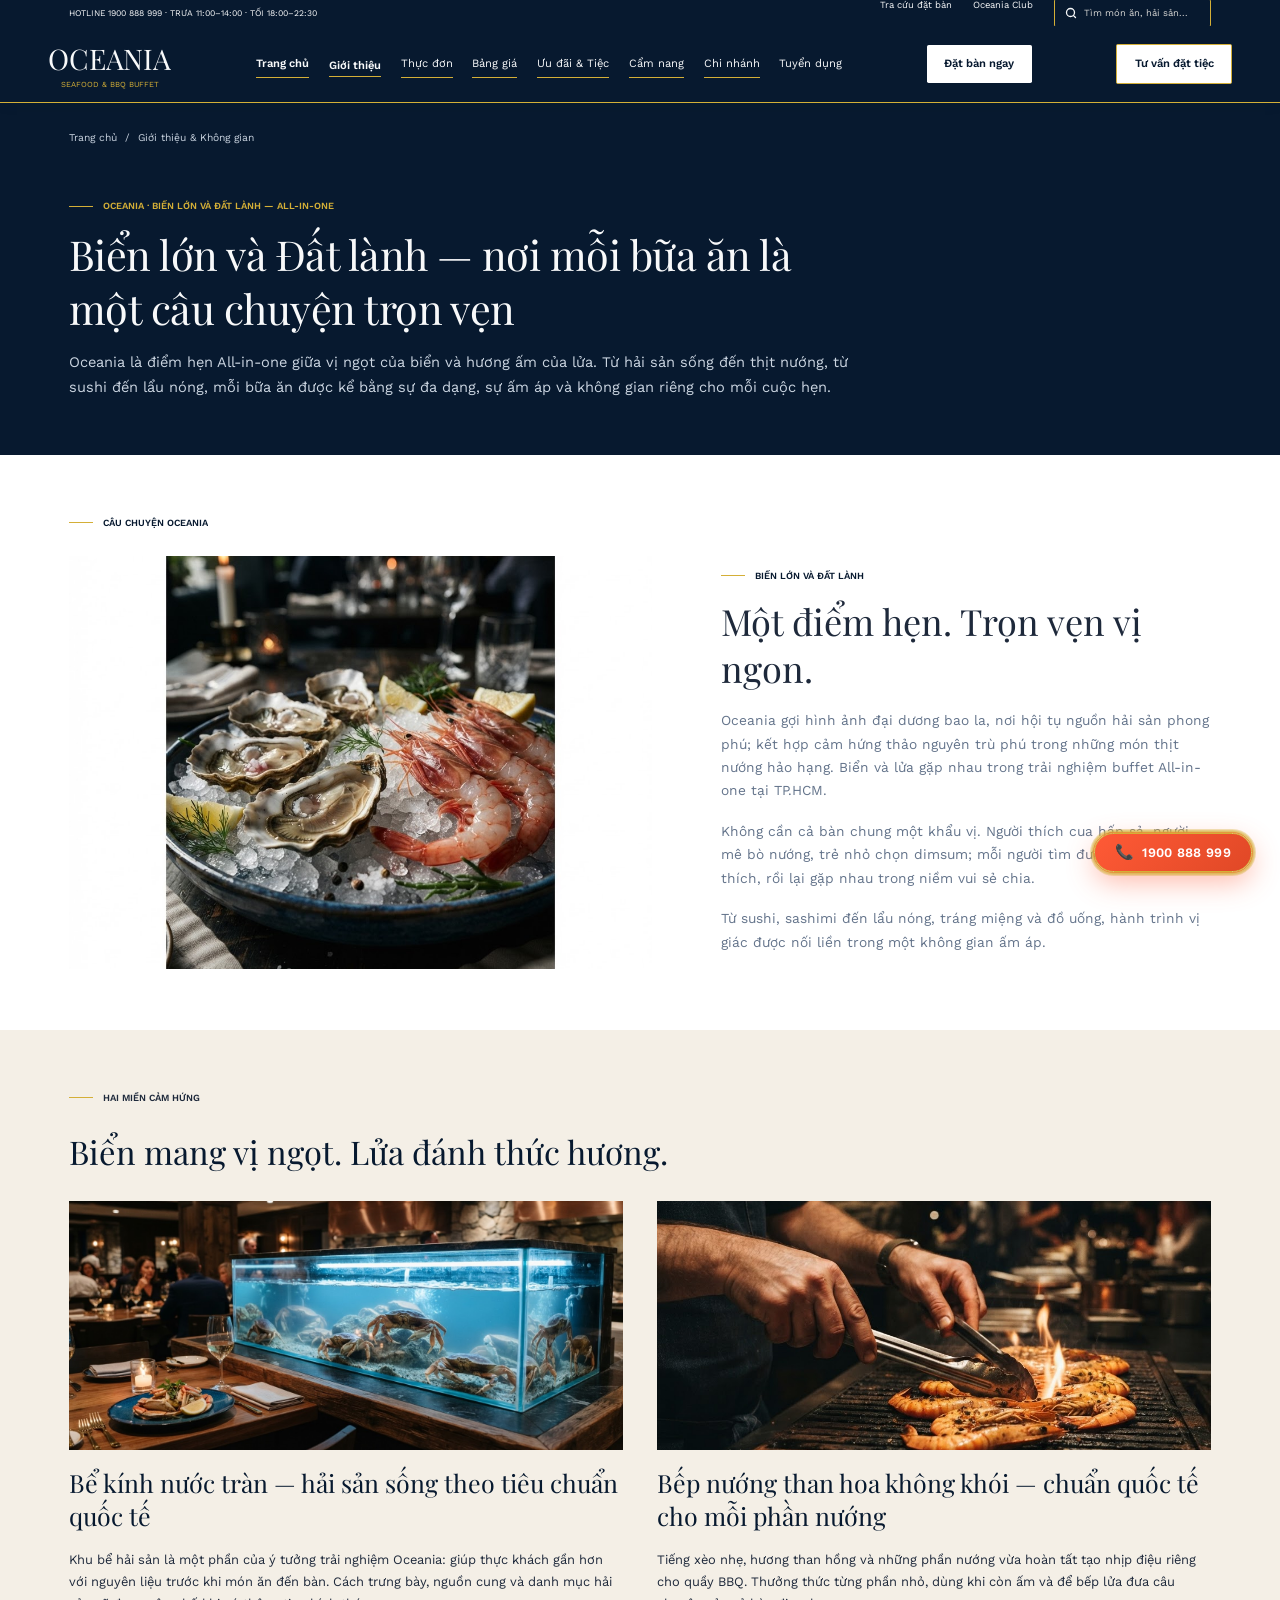
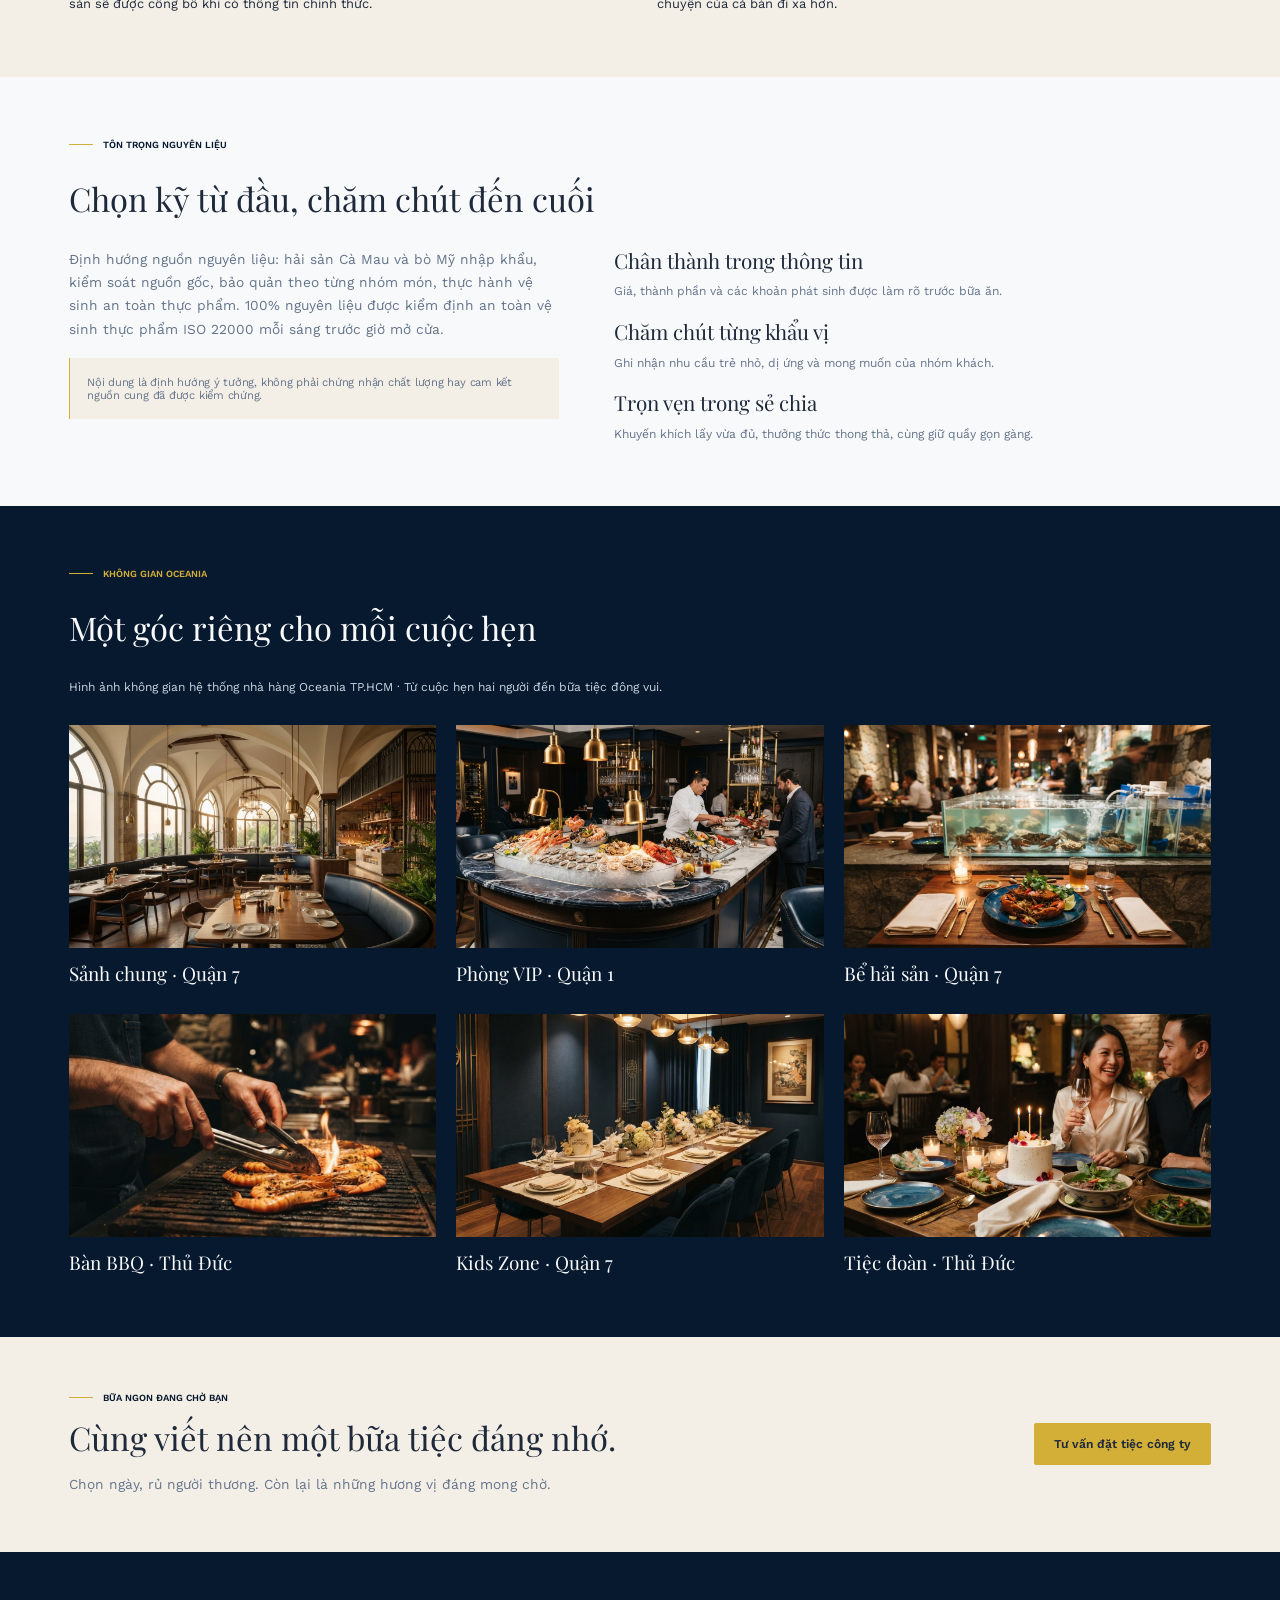
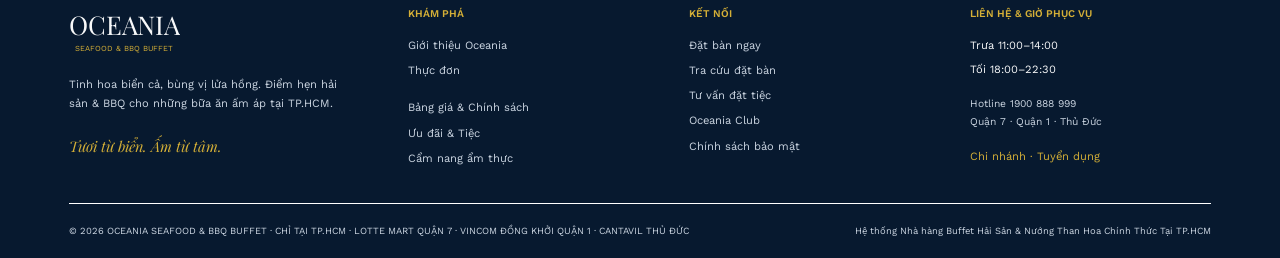
==== commit a76d6b76: "Add files via upload" ====
--- a/about.html
+++ b/about.html
@@ -1,1206 +1,1198 @@
 <!DOCTYPE html>
 <html lang="vi">
 <head>
-  <meta charset="UTF-8" />
-  <meta name="viewport" content="width=device-width, initial-scale=1.0" />
-  <title>Giới Thiệu & Không Gian — Oceania Seafood & BBQ Buffet</title>
-  <link rel="stylesheet" href="assets/css/style.css" />
+<meta charset="UTF-8" />
+<meta name="viewport" content="width=device-width, initial-scale=1.0" />
+<title>Giới Thiệu & Không Gian — Oceania Seafood & BBQ Buffet</title>
+<link rel="stylesheet" href="assets/css/style.css" />
 </head>
 <body>
-  <!-- Global Search Autocomplete Drawer (Figma State S11) -->
-  <div id="oceania-search-drawer" class="oceania-search-drawer" aria-hidden="true">
-    <div class="bg-[var(--surface\/card,white)] border border-[var(--brand\/champagne,#d4af37)] border-solid content-stretch flex flex-col gap-[24px] items-start overflow-clip p-[32px] relative shrink-0 w-full" data-node-id="3375:38955" data-name="Tìm kiếm mở rộng">
-          <div class="content-stretch flex gap-[24px] items-end overflow-clip relative shrink-0 w-full" data-node-id="3375:38956" data-name="Tìm kiếm">
-            <div class="bg-[var(--surface\/card,white)] border border-[var(--border\/default,#e2e8f0)] border-solid content-stretch flex flex-[1_0_0] flex-col items-start min-h-[78px] min-w-px overflow-clip p-[14px] relative rounded-[2px]" data-node-id="3375:38957" data-name="Trường thông tin">
-              <div class="[word-break:break-word] font-['Work_Sans:Regular'] font-normal leading-[0] relative shrink-0 text-[#182d36] text-[0px] w-full" data-node-id="3375:38958">
-                <p class="leading-[1.65] mb-0 text-[#667076] text-[11px]">Tìm món ăn, quầy, nguyên liệu</p>
-                <p class="leading-[1.65] text-[15px]">cua</p>
-              </div>
-            </div>
-            <div class="content-stretch flex flex-col items-start overflow-clip relative shrink-0 w-[130px]" data-node-id="3375:38959" data-name="Xóa">
-              <div class="bg-[var(--surface\/card,white)] border border-[var(--border\/default,#e2e8f0)] border-solid content-stretch flex items-center justify-center min-h-[48px] overflow-clip px-[18px] py-[14px] relative rounded-[2px] shrink-0 w-full" data-node-id="3375:38960" data-name="Nút hành động">
-                <p class="[word-break:break-word] flex-[1_0_0] font-['Work_Sans:SemiBold'] font-semibold leading-[1.4] min-w-px relative text-[14px] text-[color:var(--brand\/ocean,#07192f)] text-center" data-node-id="3375:38961">
+<!-- Global Search Autocomplete Drawer (Figma State S11) -->
+<div id="oceania-search-drawer" class="oceania-search-drawer" aria-hidden="true">
+<div class="bg-[var(--surface\/card,white)] border border-[var(--brand\/champagne,#d4af37)] border-solid content-stretch flex flex-col gap-[24px] items-start overflow-clip p-[32px] relative shrink-0 w-full" data-node-id="3375:38955" data-name="Tìm kiếm mở rộng">
+<div class="content-stretch flex gap-[24px] items-end overflow-clip relative shrink-0 w-full" data-node-id="3375:38956" data-name="Tìm kiếm">
+<div class="bg-[var(--surface\/card,white)] border border-[var(--border\/default,#e2e8f0)] border-solid content-stretch flex flex-[1_0_0] flex-col items-start min-h-[78px] min-w-px overflow-clip p-[14px] relative rounded-[2px]" data-node-id="3375:38957" data-name="Trường thông tin">
+<div class="[word-break:break-word] font-['Work_Sans:Regular'] font-normal leading-[0] relative shrink-0 text-[#182d36] text-[0px] w-full" data-node-id="3375:38958">
+<p class="leading-[1.65] mb-0 text-[#667076] text-[11px]">Tìm món ăn, quầy, nguyên liệu</p>
+<p class="leading-[1.65] text-[15px]">cua</p>
+</div>
+</div>
+<div class="content-stretch flex flex-col items-start overflow-clip relative shrink-0 w-[130px]" data-node-id="3375:38959" data-name="Xóa">
+<div class="bg-[var(--surface\/card,white)] border border-[var(--border\/default,#e2e8f0)] border-solid content-stretch flex items-center justify-center min-h-[48px] overflow-clip px-[18px] py-[14px] relative rounded-[2px] shrink-0 w-full" data-node-id="3375:38960" data-name="Nút hành động">
+<p class="[word-break:break-word] flex-[1_0_0] font-['Work_Sans:SemiBold'] font-semibold leading-[1.4] min-w-px relative text-[14px] text-[color:var(--brand\/ocean,#07192f)] text-center" data-node-id="3375:38961">
                   Xóa
-                </p>
-              </div>
-            </div>
-            <div class="content-stretch flex flex-col items-start overflow-clip relative shrink-0 w-[130px]" data-node-id="3375:38962" data-name="Đóng">
-              <div class="bg-[var(--surface\/card,white)] border border-[var(--border\/default,#e2e8f0)] border-solid content-stretch flex items-center justify-center min-h-[48px] overflow-clip px-[18px] py-[14px] relative rounded-[2px] shrink-0 w-full" data-node-id="3375:38963" data-name="Nút hành động">
-                <a class="[word-break:break-word] block cursor-pointer flex-[1_0_0] font-['Work_Sans:SemiBold'] font-semibold leading-[0] min-w-px relative text-[14px] text-[color:var(--brand\/ocean,#07192f)] text-center" data-node-id="3375:38964">
-                  <p class="leading-[1.4]">Đóng ×</p>
-                </a>
-              </div>
-            </div>
-          </div>
-          <p class="[word-break:break-word] font-['Work_Sans:SemiBold'] font-semibold leading-[1.5] relative shrink-0 text-[11px] text-[color:var(--brand\/ocean,#07192f)] w-full" data-node-id="3375:38965">
+</p>
+</div>
+</div>
+<div class="content-stretch flex flex-col items-start overflow-clip relative shrink-0 w-[130px]" data-node-id="3375:38962" data-name="Đóng">
+<div class="bg-[var(--surface\/card,white)] border border-[var(--border\/default,#e2e8f0)] border-solid content-stretch flex items-center justify-center min-h-[48px] overflow-clip px-[18px] py-[14px] relative rounded-[2px] shrink-0 w-full" data-node-id="3375:38963" data-name="Nút hành động">
+<a class="[word-break:break-word] block cursor-pointer flex-[1_0_0] font-['Work_Sans:SemiBold'] font-semibold leading-[0] min-w-px relative text-[14px] text-[color:var(--brand\/ocean,#07192f)] text-center" data-node-id="3375:38964">
+<p class="leading-[1.4]">Đóng ×</p>
+</a>
+</div>
+</div>
+</div>
+<p class="[word-break:break-word] font-['Work_Sans:SemiBold'] font-semibold leading-[1.5] relative shrink-0 text-[11px] text-[color:var(--brand\/ocean,#07192f)] w-full" data-node-id="3375:38965">
             GỢI Ý PHÙ HỢP VỚI “CUA”
-          </p>
-          <div class="content-stretch flex gap-[24px] items-start overflow-clip relative shrink-0 w-full" data-node-id="3375:38966" data-name="Gợi ý món ăn">
-            <div class="content-stretch flex flex-col items-start overflow-clip relative shrink-0 w-[350px]" data-node-id="3375:38967" data-name="Món phù hợp">
-              <div class="content-stretch flex flex-col gap-[14px] items-start overflow-clip relative shrink-0 w-full" data-node-id="3375:38968" data-name="Món ăn">
-                <div class="h-[230px] relative shrink-0 w-full" data-node-id="3375:38969" data-name="Ảnh chính thức">
-                  <img alt="" class="absolute inset-0 max-w-none object-cover pointer-events-none size-full" src="assets/figma/f1d84.png" />
-                </div>
-                <div class="[word-break:break-word] font-['Work_Sans:Regular'] font-normal leading-[0] relative shrink-0 text-[#8d1934] text-[0px] w-full" data-node-id="3375:38970">
-                  <p class="leading-[1.65] mb-0 text-[11px]">Hải sản · Hấp · Không cay</p>
-                  <p class="font-['Playfair_Display:Regular'] leading-[1.65] mb-0 text-[#182d36] text-[25px]">Cua Cà Mau hấp sả</p>
-                  <p class="leading-[1.65] text-[13px]">Xem chi tiết ↗</p>
-                </div>
-              </div>
-            </div>
-            <div class="content-stretch flex flex-[1_0_0] flex-col gap-[24px] items-start min-w-px overflow-clip relative" data-node-id="3375:38971" data-name="Gợi ý chủ đề">
-              <p class="[word-break:break-word] font-['Playfair_Display:Regular'] font-normal leading-[1.28] relative shrink-0 text-[28px] text-[color:var(--text\/primary,#1e293b)] w-full" data-node-id="3375:38972">
+</p>
+<div class="content-stretch flex gap-[24px] items-start overflow-clip relative shrink-0 w-full" data-node-id="3375:38966" data-name="Gợi ý món ăn">
+<div class="content-stretch flex flex-col items-start overflow-clip relative shrink-0 w-[350px]" data-node-id="3375:38967" data-name="Món phù hợp">
+<div class="content-stretch flex flex-col gap-[14px] items-start overflow-clip relative shrink-0 w-full" data-node-id="3375:38968" data-name="Món ăn">
+<div class="h-[230px] relative shrink-0 w-full" data-node-id="3375:38969" data-name="Ảnh chính thức">
+<img alt="" class="absolute inset-0 max-w-none object-cover pointer-events-none size-full" src="assets/figma/f1d84.png" />
+</div>
+<div class="[word-break:break-word] font-['Work_Sans:Regular'] font-normal leading-[0] relative shrink-0 text-[#8d1934] text-[0px] w-full" data-node-id="3375:38970">
+<p class="leading-[1.65] mb-0 text-[11px]">Hải sản · Hấp · Không cay</p>
+<p class="font-['Playfair_Display:Regular'] leading-[1.65] mb-0 text-[#182d36] text-[25px]">Cua Cà Mau hấp sả</p>
+<p class="leading-[1.65] text-[13px]">Xem chi tiết</p>
+</div>
+</div>
+</div>
+<div class="content-stretch flex flex-[1_0_0] flex-col gap-[24px] items-start min-w-px overflow-clip relative" data-node-id="3375:38971" data-name="Gợi ý chủ đề">
+<p class="[word-break:break-word] font-['Playfair_Display:Regular'] font-normal leading-[1.28] relative shrink-0 text-[28px] text-[color:var(--text\/primary,#1e293b)] w-full" data-node-id="3375:38972">
                 Khám phá thêm từ vị biển
-              </p>
-              <div class="content-start flex flex-wrap gap-[8px] items-start overflow-clip relative shrink-0 w-full" data-node-id="3375:38973" data-name="Bộ lọc">
-                <div class="bg-[var(--surface\/card,white)] border border-[var(--border\/default,#e2e8f0)] border-solid content-stretch flex items-start overflow-clip px-[15px] py-[12px] relative rounded-[100px] shrink-0" data-node-id="3375:38974" data-name="Lựa chọn">
-                  <p class="[word-break:break-word] font-['Work_Sans:Regular'] font-normal leading-[normal] relative shrink-0 text-[13px] text-[color:var(--text\/secondary,#64748b)] whitespace-nowrap" data-node-id="3375:38975">
+</p>
+<div class="content-start flex flex-wrap gap-[8px] items-start overflow-clip relative shrink-0 w-full" data-node-id="3375:38973" data-name="Bộ lọc">
+<div class="bg-[var(--surface\/card,white)] border border-[var(--border\/default,#e2e8f0)] border-solid content-stretch flex items-start overflow-clip px-[15px] py-[12px] relative rounded-[100px] shrink-0" data-node-id="3375:38974" data-name="Lựa chọn">
+<p class="[word-break:break-word] font-['Work_Sans:Regular'] font-normal leading-[normal] relative shrink-0 text-[13px] text-[color:var(--text\/secondary,#64748b)] whitespace-nowrap" data-node-id="3375:38975">
                     Hải sản
-                  </p>
-                </div>
-                <div class="bg-[var(--surface\/card,white)] border border-[var(--border\/default,#e2e8f0)] border-solid content-stretch flex items-start overflow-clip px-[15px] py-[12px] relative rounded-[100px] shrink-0" data-node-id="3375:38976" data-name="Lựa chọn">
-                  <p class="[word-break:break-word] font-['Work_Sans:Regular'] font-normal leading-[normal] relative shrink-0 text-[13px] text-[color:var(--text\/secondary,#64748b)] whitespace-nowrap" data-node-id="3375:38977">
+</p>
+</div>
+<div class="bg-[var(--surface\/card,white)] border border-[var(--border\/default,#e2e8f0)] border-solid content-stretch flex items-start overflow-clip px-[15px] py-[12px] relative rounded-[100px] shrink-0" data-node-id="3375:38976" data-name="Lựa chọn">
+<p class="[word-break:break-word] font-['Work_Sans:Regular'] font-normal leading-[normal] relative shrink-0 text-[13px] text-[color:var(--text\/secondary,#64748b)] whitespace-nowrap" data-node-id="3375:38977">
                     Quầy hấp
-                  </p>
-                </div>
-                <div class="bg-[var(--surface\/card,white)] border border-[var(--border\/default,#e2e8f0)] border-solid content-stretch flex items-start overflow-clip px-[15px] py-[12px] relative rounded-[100px] shrink-0" data-node-id="3375:38978" data-name="Lựa chọn">
-                  <p class="[word-break:break-word] font-['Work_Sans:Regular'] font-normal leading-[normal] relative shrink-0 text-[13px] text-[color:var(--text\/secondary,#64748b)] whitespace-nowrap" data-node-id="3375:38979">
+</p>
+</div>
+<div class="bg-[var(--surface\/card,white)] border border-[var(--border\/default,#e2e8f0)] border-solid content-stretch flex items-start overflow-clip px-[15px] py-[12px] relative rounded-[100px] shrink-0" data-node-id="3375:38978" data-name="Lựa chọn">
+<p class="[word-break:break-word] font-['Work_Sans:Regular'] font-normal leading-[normal] relative shrink-0 text-[13px] text-[color:var(--text\/secondary,#64748b)] whitespace-nowrap" data-node-id="3375:38979">
                     Không cay
-                  </p>
-                </div>
-              </div>
-              <div class="[word-break:break-word] font-['Work_Sans:Regular'] font-normal leading-[0] relative shrink-0 text-[15px] text-[color:var(--text\/secondary,#64748b)] w-full" data-node-id="3375:38980">
-                <p class="leading-[1.65] mb-0">Cua Cà Mau hấp sả · Quầy Hải sản</p>
-                <p class="leading-[1.65]">Cẩm nang: Vị ngọt nguyên bản từ cua hấp sả</p>
-              </div>
-              <div class="bg-[var(--surface\/card,white)] border border-[var(--border\/default,#e2e8f0)] border-solid content-stretch flex items-center justify-center min-h-[48px] overflow-clip px-[18px] py-[14px] relative rounded-[2px] shrink-0 w-full" data-node-id="3375:38981" data-name="Nút hành động">
-                <p class="[word-break:break-word] flex-[1_0_0] font-['Work_Sans:SemiBold'] font-semibold leading-[1.4] min-w-px relative text-[14px] text-[color:var(--brand\/ocean,#07192f)] text-center" data-node-id="3375:38982">
+</p>
+</div>
+</div>
+<div class="[word-break:break-word] font-['Work_Sans:Regular'] font-normal leading-[0] relative shrink-0 text-[15px] text-[color:var(--text\/secondary,#64748b)] w-full" data-node-id="3375:38980">
+<p class="leading-[1.65] mb-0">Cua Cà Mau hấp sả · Quầy Hải sản</p>
+<p class="leading-[1.65]">Cẩm nang: Vị ngọt nguyên bản từ cua hấp sả</p>
+</div>
+<div class="bg-[var(--surface\/card,white)] border border-[var(--border\/default,#e2e8f0)] border-solid content-stretch flex items-center justify-center min-h-[48px] overflow-clip px-[18px] py-[14px] relative rounded-[2px] shrink-0 w-full" data-node-id="3375:38981" data-name="Nút hành động">
+<p class="[word-break:break-word] flex-[1_0_0] font-['Work_Sans:SemiBold'] font-semibold leading-[1.4] min-w-px relative text-[14px] text-[color:var(--brand\/ocean,#07192f)] text-center" data-node-id="3375:38982">
                   Xem kết quả tìm kiếm
-                </p>
-              </div>
-              <div class="bg-[var(--surface\/sand,#f4efe6)] border-[var(--brand\/champagne,#d4af37)] border-l-2 border-solid content-stretch flex flex-col items-start overflow-clip p-[18px] relative shrink-0 w-full" data-node-id="3375:38983" data-name="Thông báo">
-                <p class="[word-break:break-word] font-['Work_Sans:Regular'] font-normal leading-[1.65] relative shrink-0 text-[13px] text-[color:var(--text\/secondary,#64748b)] w-full" data-node-id="3375:38984">
+</p>
+</div>
+<div class="bg-[var(--surface\/sand,#f4efe6)] border-[var(--brand\/champagne,#d4af37)] border-l-2 border-solid content-stretch flex flex-col items-start overflow-clip p-[18px] relative shrink-0 w-full" data-node-id="3375:38983" data-name="Thông báo">
+<p class="[word-break:break-word] font-['Work_Sans:Regular'] font-normal leading-[1.65] relative shrink-0 text-[13px] text-[color:var(--text\/secondary,#64748b)] w-full" data-node-id="3375:38984">
                   Thực đơn buffet trọn gói 50+ món — Chỉ chọn vé trưa/tối, không tính thêm tiền từng món trên quầy.
-                </p>
-              </div>
-            </div>
-          </div>
-        </div>
-  </div>
+</p>
+</div>
+</div>
+</div>
+</div>
+</div>
 
-  <!-- Global Mobile Navigation Drawer (Figma State S22) -->
-  <div id="oceania-mobile-drawer" class="oceania-mobile-drawer" aria-hidden="true">
-    <div class="oceania-mobile-drawer-backdrop"></div>
-    <div class="oceania-mobile-drawer-panel">
-      <div class="bg-[var(--brand\/ocean,#07192f)] content-stretch flex flex-col gap-[20px] items-start overflow-clip p-[24px] relative shrink-0 w-full" data-node-id="3375:39491" data-name="Menu điều hướng mở">
-        <div class="[word-break:break-word] content-stretch flex items-start justify-between overflow-clip relative shrink-0 w-full" data-node-id="3375:39492" data-name="Tiêu đề menu">
-          <p class="flex-[1_0_0] font-['Work_Sans:SemiBold'] font-semibold leading-[1.5] min-w-px relative text-[11px] text-[color:var(--brand\/champagne,#d4af37)]" data-node-id="3375:39493">
+<!-- Global Mobile Navigation Drawer (Figma State S22) -->
+<div id="oceania-mobile-drawer" class="oceania-mobile-drawer" aria-hidden="true">
+<div class="oceania-mobile-drawer-backdrop"></div>
+<div class="oceania-mobile-drawer-panel">
+<div class="bg-[var(--brand\/ocean,#07192f)] content-stretch flex flex-col gap-[20px] items-start overflow-clip p-[24px] relative shrink-0 w-full" data-node-id="3375:39491" data-name="Menu điều hướng mở">
+<div class="[word-break:break-word] content-stretch flex items-start justify-between overflow-clip relative shrink-0 w-full" data-node-id="3375:39492" data-name="Tiêu đề menu">
+<p class="flex-[1_0_0] font-['Work_Sans:SemiBold'] font-semibold leading-[1.5] min-w-px relative text-[11px] text-[color:var(--brand\/champagne,#d4af37)]" data-node-id="3375:39493">
             KHÁM PHÁ OCEANIA
-          </p>
-          <p class="font-['Inter:Regular'] font-normal leading-[normal] not-italic relative shrink-0 text-[20px] text-[color:var(--surface\/pearl,#f8f9fa)] whitespace-nowrap" data-node-id="3375:39494">
+</p>
+<p class="font-['Inter:Regular'] font-normal leading-[normal] not-italic relative shrink-0 text-[20px] text-[color:var(--surface\/pearl,#f8f9fa)] whitespace-nowrap" data-node-id="3375:39494">
             ×
-          </p>
-        </div>
-        <div class="bg-[var(--surface\/card,white)] border border-[var(--border\/default,#e2e8f0)] border-solid content-stretch flex flex-col items-start min-h-[78px] overflow-clip p-[14px] relative rounded-[2px] shrink-0 w-full" data-node-id="3375:39495" data-name="Trường thông tin">
-          <div class="w-full"><label class="block text-[11px] text-[#64748b] mb-[4px]">Tìm kiếm nhanh món ăn & cẩm nang</label><input id="oceania-mobile-search-input" type="text" class="oceania-field-input" placeholder="Tìm cua Cà Mau, bò Wagyu, lẩu..." /><div id="oceania-mobile-search-results" class="mt-[8px]"></div></div>
-        </div>
-        <div class="[word-break:break-word] content-stretch flex flex-col font-normal items-start overflow-clip relative shrink-0 w-full whitespace-nowrap" data-node-id="3375:39497" data-name="Các mục chính">
-          <div class="border-[var(--surface\/card,white)] border-b border-solid content-stretch flex items-center justify-between min-h-[52px] overflow-clip relative shrink-0 w-full" data-node-id="3375:39498" data-name="Mục điều hướng">
-            <a href="index.html" class="block cursor-pointer font-['Work_Sans:Regular'] leading-[0] relative shrink-0 text-[17px] text-[color:var(--surface\/pearl,#f8f9fa)]" data-node-id="3375:39499">
-              <p class="leading-[normal]">Trang chủ</p>
-            </a>
-            <p class="font-['Inter:Regular'] leading-[normal] not-italic relative shrink-0 text-[18px] text-[color:var(--brand\/champagne,#d4af37)]" data-node-id="3375:39500">
-              ↗
-            </p>
-          </div>
-          <div class="border-[var(--surface\/card,white)] border-b border-solid content-stretch flex items-center justify-between min-h-[52px] overflow-clip relative shrink-0 w-full" data-node-id="3375:39501" data-name="Mục điều hướng">
-            <a href="about.html" class="block cursor-pointer font-['Work_Sans:Regular'] leading-[0] relative shrink-0 text-[17px] text-[color:var(--surface\/pearl,#f8f9fa)]" data-node-id="3375:39502">
-              <p class="leading-[normal]">Giới thiệu</p>
-            </a>
-            <p class="font-['Inter:Regular'] leading-[normal] not-italic relative shrink-0 text-[18px] text-[color:var(--brand\/champagne,#d4af37)]" data-node-id="3375:39503">
-              ↗
-            </p>
-          </div>
-          <div class="border-[var(--surface\/card,white)] border-b border-solid content-stretch flex items-center justify-between min-h-[52px] overflow-clip relative shrink-0 w-full" data-node-id="3375:39504" data-name="Mục điều hướng">
-            <a href="menu.html" class="block cursor-pointer font-['Work_Sans:Regular'] leading-[0] relative shrink-0 text-[17px] text-[color:var(--surface\/pearl,#f8f9fa)]" data-node-id="3375:39505">
-              <p class="leading-[normal]">Thực đơn</p>
-            </a>
-            <p class="font-['Inter:Regular'] leading-[normal] not-italic relative shrink-0 text-[18px] text-[color:var(--brand\/champagne,#d4af37)]" data-node-id="3375:39506">
-              ↗
-            </p>
-          </div>
-          <div class="border-[var(--surface\/card,white)] border-b border-solid content-stretch flex items-center justify-between min-h-[52px] overflow-clip relative shrink-0 w-full" data-node-id="3375:39507" data-name="Mục điều hướng">
-            <a href="pricing.html" class="block cursor-pointer font-['Work_Sans:Regular'] leading-[0] relative shrink-0 text-[17px] text-[color:var(--surface\/pearl,#f8f9fa)]" data-node-id="3375:39508">
-              <p class="leading-[normal]">Bảng giá</p>
-            </a>
-            <p class="font-['Inter:Regular'] leading-[normal] not-italic relative shrink-0 text-[18px] text-[color:var(--brand\/champagne,#d4af37)]" data-node-id="3375:39509">
-              ↗
-            </p>
-          </div>
-          <div class="border-[var(--surface\/card,white)] border-b border-solid content-stretch flex items-center justify-between min-h-[52px] overflow-clip relative shrink-0 w-full" data-node-id="3375:39510" data-name="Mục điều hướng">
-            <a href="promotions.html" class="block cursor-pointer font-['Work_Sans:Regular'] leading-[0] relative shrink-0 text-[17px] text-[color:var(--surface\/pearl,#f8f9fa)]" data-node-id="3375:39511">
-              <p class="leading-[normal]">Ưu đãi &amp; Tiệc</p>
-            </a>
-            <p class="font-['Inter:Regular'] leading-[normal] not-italic relative shrink-0 text-[18px] text-[color:var(--brand\/champagne,#d4af37)]" data-node-id="3375:39512">
-              ↗
-            </p>
-          </div>
-          <div class="border-[var(--surface\/card,white)] border-b border-solid content-stretch flex items-center justify-between min-h-[52px] overflow-clip relative shrink-0 w-full" data-node-id="3375:39513" data-name="Mục điều hướng">
-            <a href="blog.html" class="block cursor-pointer font-['Work_Sans:Regular'] leading-[0] relative shrink-0 text-[17px] text-[color:var(--surface\/pearl,#f8f9fa)]" data-node-id="3375:39514">
-              <p class="leading-[normal]">Cẩm nang</p>
-            </a>
-            <p class="font-['Inter:Regular'] leading-[normal] not-italic relative shrink-0 text-[18px] text-[color:var(--brand\/champagne,#d4af37)]" data-node-id="3375:39515">
-              ↗
-            </p>
-          </div>
-          <div class="border-[var(--surface\/card,white)] border-b border-solid content-stretch flex items-center justify-between min-h-[52px] overflow-clip relative shrink-0 w-full" data-node-id="3375:39516" data-name="Mục điều hướng">
-            <a href="locations.html" class="block cursor-pointer font-['Work_Sans:Regular'] leading-[0] relative shrink-0 text-[17px] text-[color:var(--surface\/pearl,#f8f9fa)]" data-node-id="3375:39517">
-              <p class="leading-[normal]">Chi nhánh</p>
-            </a>
-            <p class="font-['Inter:Regular'] leading-[normal] not-italic relative shrink-0 text-[18px] text-[color:var(--brand\/champagne,#d4af37)]" data-node-id="3375:39518">
-              ↗
-            </p>
-          </div>
-        </div>
-        <div class="bg-[var(--surface\/card,white)] border border-[var(--border\/default,#e2e8f0)] border-solid content-stretch flex items-center justify-center min-h-[48px] overflow-clip px-[18px] py-[14px] relative rounded-[2px] shrink-0 w-full" data-node-id="3375:39519" data-name="Nút hành động">
-          <a href="booking.html" class="[word-break:break-word] block cursor-pointer flex-[1_0_0] font-['Work_Sans:SemiBold'] font-semibold leading-[0] min-w-px relative text-[14px] text-[color:var(--brand\/ocean,#07192f)] text-center" data-node-id="3375:39520">
-            <p class="leading-[1.4]">Đặt bàn ngay</p>
-          </a>
-        </div>
-        <div class="content-stretch flex gap-[16px] items-start overflow-clip relative shrink-0 w-full" data-node-id="3375:39521" data-name="Liên kết bổ sung">
-          <div class="bg-[var(--surface\/card,white)] border border-[var(--border\/default,#e2e8f0)] border-solid content-stretch flex flex-[1_0_0] items-center justify-center min-h-[48px] min-w-px overflow-clip px-[18px] py-[14px] relative rounded-[2px]" data-node-id="3375:39522" data-name="Nút hành động">
-            <a href="booking-lookup.html" class="[word-break:break-word] block cursor-pointer flex-[1_0_0] font-['Work_Sans:SemiBold'] font-semibold leading-[0] min-w-px relative text-[14px] text-[color:var(--brand\/ocean,#07192f)] text-center" data-node-id="3375:39523">
-              <p class="leading-[1.4]">Tra cứu đặt bàn</p>
-            </a>
-          </div>
-          <div class="bg-[var(--surface\/card,white)] border border-[var(--border\/default,#e2e8f0)] border-solid content-stretch flex flex-[1_0_0] items-center justify-center min-h-[48px] min-w-px overflow-clip px-[18px] py-[14px] relative rounded-[2px]" data-node-id="3375:39524" data-name="Nút hành động">
-            <a href="reviews.html" class="[word-break:break-word] block cursor-pointer flex-[1_0_0] font-['Work_Sans:SemiBold'] font-semibold leading-[0] min-w-px relative text-[14px] text-[color:var(--brand\/ocean,#07192f)] text-center" data-node-id="3375:39525">
-              <p class="leading-[1.4]">Oceania Club</p>
-            </a>
-          </div>
-        </div>
-        <p class="[word-break:break-word] font-['Work_Sans:Regular'] font-normal leading-[1.65] relative shrink-0 text-[#cbd5e1] text-[13px] w-full" data-node-id="3375:39526">
+</p>
+</div>
+<div class="bg-[var(--surface\/card,white)] border border-[var(--border\/default,#e2e8f0)] border-solid content-stretch flex flex-col items-start min-h-[78px] overflow-clip p-[14px] relative rounded-[2px] shrink-0 w-full" data-node-id="3375:39495" data-name="Trường thông tin">
+<div class="w-full"><label class="block text-[11px] text-[#64748b] mb-[4px]">Tìm kiếm nhanh món ăn & cẩm nang</label><input id="oceania-mobile-search-input" type="text" class="oceania-field-input" placeholder="Tìm cua Cà Mau, bò Wagyu, lẩu..." /><div id="oceania-mobile-search-results" class="mt-[8px]"></div></div>
+</div>
+<div class="[word-break:break-word] content-stretch flex flex-col font-normal items-start overflow-clip relative shrink-0 w-full whitespace-nowrap" data-node-id="3375:39497" data-name="Các mục chính">
+<div class="border-[var(--surface\/card,white)] border-b border-solid content-stretch flex items-center justify-between min-h-[52px] overflow-clip relative shrink-0 w-full" data-node-id="3375:39498" data-name="Mục điều hướng">
+<a href="index.html" class="block cursor-pointer font-['Work_Sans:Regular'] leading-[0] relative shrink-0 text-[17px] text-[color:var(--surface\/pearl,#f8f9fa)]" data-node-id="3375:39499">
+<p class="leading-[normal]">Trang chủ</p>
+</a>
+            
+</div>
+<div class="border-[var(--surface\/card,white)] border-b border-solid content-stretch flex items-center justify-between min-h-[52px] overflow-clip relative shrink-0 w-full" data-node-id="3375:39501" data-name="Mục điều hướng">
+<a href="about.html" class="block cursor-pointer font-['Work_Sans:Regular'] leading-[0] relative shrink-0 text-[17px] text-[color:var(--surface\/pearl,#f8f9fa)]" data-node-id="3375:39502">
+<p class="leading-[normal]">Giới thiệu</p>
+</a>
+            
+</div>
+<div class="border-[var(--surface\/card,white)] border-b border-solid content-stretch flex items-center justify-between min-h-[52px] overflow-clip relative shrink-0 w-full" data-node-id="3375:39504" data-name="Mục điều hướng">
+<a href="menu.html" class="block cursor-pointer font-['Work_Sans:Regular'] leading-[0] relative shrink-0 text-[17px] text-[color:var(--surface\/pearl,#f8f9fa)]" data-node-id="3375:39505">
+<p class="leading-[normal]">Thực đơn</p>
+</a>
+            
+</div>
+<div class="border-[var(--surface\/card,white)] border-b border-solid content-stretch flex items-center justify-between min-h-[52px] overflow-clip relative shrink-0 w-full" data-node-id="3375:39507" data-name="Mục điều hướng">
+<a href="pricing.html" class="block cursor-pointer font-['Work_Sans:Regular'] leading-[0] relative shrink-0 text-[17px] text-[color:var(--surface\/pearl,#f8f9fa)]" data-node-id="3375:39508">
+<p class="leading-[normal]">Bảng giá</p>
+</a>
+            
+</div>
+<div class="border-[var(--surface\/card,white)] border-b border-solid content-stretch flex items-center justify-between min-h-[52px] overflow-clip relative shrink-0 w-full" data-node-id="3375:39510" data-name="Mục điều hướng">
+<a href="promotions.html" class="block cursor-pointer font-['Work_Sans:Regular'] leading-[0] relative shrink-0 text-[17px] text-[color:var(--surface\/pearl,#f8f9fa)]" data-node-id="3375:39511">
+<p class="leading-[normal]">Ưu đãi &amp; Tiệc</p>
+</a>
+            
+</div>
+<div class="border-[var(--surface\/card,white)] border-b border-solid content-stretch flex items-center justify-between min-h-[52px] overflow-clip relative shrink-0 w-full" data-node-id="3375:39513" data-name="Mục điều hướng">
+<a href="blog.html" class="block cursor-pointer font-['Work_Sans:Regular'] leading-[0] relative shrink-0 text-[17px] text-[color:var(--surface\/pearl,#f8f9fa)]" data-node-id="3375:39514">
+<p class="leading-[normal]">Cẩm nang</p>
+</a>
+            
+</div>
+<div class="border-[var(--surface\/card,white)] border-b border-solid content-stretch flex items-center justify-between min-h-[52px] overflow-clip relative shrink-0 w-full" data-node-id="3375:39516" data-name="Mục điều hướng">
+<a href="locations.html" class="block cursor-pointer font-['Work_Sans:Regular'] leading-[0] relative shrink-0 text-[17px] text-[color:var(--surface\/pearl,#f8f9fa)]" data-node-id="3375:39517">
+<p class="leading-[normal]">Chi nhánh</p>
+</a>
+<a href="careers.html" class="block cursor-pointer font-['Work_Sans:Regular'] leading-[0] relative shrink-0 text-[17px] text-[color:var(--surface\/pearl,#f8f9fa)]" data-name="Tuyển dụng">
+<p class="leading-[normal]">Tuyển dụng</p>
+</a>
+            
+</div>
+</div>
+<div class="bg-[var(--surface\/card,white)] border border-[var(--border\/default,#e2e8f0)] border-solid content-stretch flex items-center justify-center min-h-[48px] overflow-clip px-[18px] py-[14px] relative rounded-[2px] shrink-0 w-full" data-node-id="3375:39519" data-name="Nút hành động">
+<a href="booking.html" class="[word-break:break-word] block cursor-pointer flex-[1_0_0] font-['Work_Sans:SemiBold'] font-semibold leading-[0] min-w-px relative text-[14px] text-[color:var(--brand\/ocean,#07192f)] text-center" data-node-id="3375:39520">
+<p class="leading-[1.4]">Đặt bàn ngay</p>
+</a>
+</div>
+<div class="content-stretch flex gap-[16px] items-start overflow-clip relative shrink-0 w-full" data-node-id="3375:39521" data-name="Liên kết bổ sung">
+<div class="bg-[var(--surface\/card,white)] border border-[var(--border\/default,#e2e8f0)] border-solid content-stretch flex flex-[1_0_0] items-center justify-center min-h-[48px] min-w-px overflow-clip px-[18px] py-[14px] relative rounded-[2px]" data-node-id="3375:39522" data-name="Nút hành động">
+<a href="booking-lookup.html" class="[word-break:break-word] block cursor-pointer flex-[1_0_0] font-['Work_Sans:SemiBold'] font-semibold leading-[0] min-w-px relative text-[14px] text-[color:var(--brand\/ocean,#07192f)] text-center" data-node-id="3375:39523">
+<p class="leading-[1.4]">Tra cứu đặt bàn</p>
+</a>
+</div>
+<div class="bg-[var(--surface\/card,white)] border border-[var(--border\/default,#e2e8f0)] border-solid content-stretch flex flex-[1_0_0] items-center justify-center min-h-[48px] min-w-px overflow-clip px-[18px] py-[14px] relative rounded-[2px]" data-node-id="3375:39524" data-name="Nút hành động">
+<a href="reviews.html" class="[word-break:break-word] block cursor-pointer flex-[1_0_0] font-['Work_Sans:SemiBold'] font-semibold leading-[0] min-w-px relative text-[14px] text-[color:var(--brand\/ocean,#07192f)] text-center" data-node-id="3375:39525">
+<p class="leading-[1.4]">Oceania Club</p>
+</a>
+</div>
+</div>
+<p class="[word-break:break-word] font-['Work_Sans:Regular'] font-normal leading-[1.65] relative shrink-0 text-[#cbd5e1] text-[13px] w-full" data-node-id="3375:39526">
           Hotline 1900 888 999 · TP.HCM
-        </p>
-      </div>
-    </div>
-  </div>
+</p>
+</div>
+</div>
+</div>
 
-  <!-- Desktop View (1440px Figma Frame) -->
-  <div class="oceania-desktop-view">
-    <div
+<!-- Desktop View (1440px Figma Frame) -->
+<div class="oceania-desktop-view">
+<div
       class="bg-[var(--surface\/pearl,#f8f9fa)] content-stretch flex flex-col items-start relative size-full"
       data-node-id="3361:12300"
       data-name="02 — Giới thiệu & Không gian"
     >
-      <div class="bg-[var(--brand\/ocean,#07192f)] content-stretch flex flex-col items-start overflow-clip relative shrink-0 w-full" data-node-id="3375:384" data-name="Điều hướng">
-        <div class="bg-[var(--brand\/ocean,#07192f)] content-stretch flex h-[30px] items-center justify-between overflow-clip px-[80px] relative shrink-0 w-full" data-node-id="3375:385" data-name="Guest services">
-          <p class="[word-break:break-word] font-['Work_Sans:Regular'] font-normal leading-[normal] relative shrink-0 text-[10px] text-[color:var(--surface\/pearl,#f8f9fa)] whitespace-nowrap" data-node-id="3375:386">
+<div class="bg-[var(--brand\/ocean,#07192f)] content-stretch flex flex-col items-start overflow-clip relative shrink-0 w-full" data-node-id="3375:384" data-name="Điều hướng">
+<div class="bg-[var(--brand\/ocean,#07192f)] content-stretch flex h-[30px] items-center justify-between overflow-clip px-[80px] relative shrink-0 w-full" data-node-id="3375:385" data-name="Guest services">
+<p class="[word-break:break-word] font-['Work_Sans:Regular'] font-normal leading-[normal] relative shrink-0 text-[10px] text-[color:var(--surface\/pearl,#f8f9fa)] whitespace-nowrap" data-node-id="3375:386">
             HOTLINE 1900 888 999 · TRƯA 11:00–14:00 · TỐI 18:00–22:30
-          </p>
-          <div class="content-stretch flex gap-[24px] items-start overflow-clip relative shrink-0" data-node-id="3375:387" data-name="Secondary links">
-            <a href="booking-lookup.html" class="[word-break:break-word] block cursor-pointer font-['Work_Sans:Regular'] font-normal leading-[0] relative shrink-0 text-[11px] text-[color:var(--surface\/pearl,#f8f9fa)] whitespace-nowrap" data-node-id="3375:388">
-              <p class="leading-[normal]">Tra cứu đặt bàn</p>
-            </a>
-            <a href="reviews.html" class="[word-break:break-word] block cursor-pointer font-['Work_Sans:Regular'] font-normal leading-[0] relative shrink-0 text-[11px] text-[color:var(--surface\/pearl,#f8f9fa)] whitespace-nowrap" data-node-id="3375:389">
-              <p class="leading-[normal]">Oceania Club</p>
-            </a>
-            <div class="bg-[var(--brand\/ocean,#07192f)] border border-[var(--brand\/champagne,#d4af37)] border-solid content-stretch flex gap-[8px] items-center overflow-clip px-[12px] py-[8px] relative rounded-[2px] shrink-0" data-node-id="3375:390" data-name="Search field">
-              <div class="relative shrink-0 size-[14px]" data-node-id="3375:391" data-name="search">
-                <img alt="" class="absolute block inset-0 max-w-none size-full" src="assets/figma/f5e0f.svg" />
-              </div>
-              <input type="text" class="oceania-header-search-input" placeholder="Tìm món ăn, hải sản..." aria-label="Tìm món ăn" />
-            </div>
-          </div>
-        </div>
-        <div class="border-[var(--brand\/champagne,#d4af37)] border-b border-solid content-stretch flex h-[90px] items-center justify-between overflow-clip px-[56px] relative shrink-0 w-full" data-node-id="3375:394" data-name="Main navigation">
-          <div class="[word-break:break-word] content-stretch flex flex-col font-normal gap-[4px] items-center overflow-clip relative shrink-0 whitespace-nowrap" data-node-id="3375:395" data-name="Oceania wordmark">
-            <a href="index.html" class="block cursor-pointer font-['Playfair_Display:Regular'] leading-[0] relative shrink-0 text-[33px] text-[color:var(--surface\/pearl,#f8f9fa)]" data-node-id="3375:396">
-              <p class="leading-[normal]">OCEANIA</p>
-            </a>
-            <p class="font-['Work_Sans:Regular'] leading-[normal] relative shrink-0 text-[9px] text-[color:var(--brand\/champagne,#d4af37)]" data-node-id="3375:397">SEAFOOD &amp; BBQ BUFFET</p>
-          </div>
-          <div class="content-stretch flex gap-[23px] items-center overflow-clip relative shrink-0" data-node-id="3375:398" data-name="Page links">
-            <div class="border-[var(--brand\/champagne,#d4af37)] border-b border-solid content-stretch flex flex-col items-start overflow-clip pb-[8px] pt-[9px] relative shrink-0" data-node-id="3375:399" data-name="Navigation item">
-              <a href="index.html" class="[word-break:break-word] block cursor-pointer font-['Work_Sans:SemiBold'] font-semibold leading-[0] relative shrink-0 text-[13px] text-[color:var(--surface\/pearl,#f8f9fa)] whitespace-nowrap" data-node-id="3375:400">
-                <p class="leading-[normal]">Trang chủ</p>
-              </a>
-            </div>
-            <div class="border-[var(--brand\/champagne,#d4af37)] border-b border-solid content-stretch flex flex-col items-start overflow-clip pb-[8px] pt-[9px] relative shrink-0" data-node-id="3375:401" data-name="Navigation item">
-              <p class="[word-break:break-word] font-['Work_Sans:Regular'] font-normal leading-[normal] relative shrink-0 text-[13px] text-[color:var(--brand\/champagne,#d4af37)] whitespace-nowrap" data-node-id="3375:402">
+</p>
+<div class="content-stretch flex gap-[24px] items-start overflow-clip relative shrink-0" data-node-id="3375:387" data-name="Secondary links">
+<a href="booking-lookup.html" class="[word-break:break-word] block cursor-pointer font-['Work_Sans:Regular'] font-normal leading-[0] relative shrink-0 text-[11px] text-[color:var(--surface\/pearl,#f8f9fa)] whitespace-nowrap" data-node-id="3375:388">
+<p class="leading-[normal]">Tra cứu đặt bàn</p>
+</a>
+<a href="reviews.html" class="[word-break:break-word] block cursor-pointer font-['Work_Sans:Regular'] font-normal leading-[0] relative shrink-0 text-[11px] text-[color:var(--surface\/pearl,#f8f9fa)] whitespace-nowrap" data-node-id="3375:389">
+<p class="leading-[normal]">Oceania Club</p>
+</a>
+<div class="bg-[var(--brand\/ocean,#07192f)] border border-[var(--brand\/champagne,#d4af37)] border-solid content-stretch flex gap-[8px] items-center overflow-clip px-[12px] py-[8px] relative rounded-[2px] shrink-0" data-node-id="3375:390" data-name="Search field">
+<div class="relative shrink-0 size-[14px]" data-node-id="3375:391" data-name="search">
+<img alt="" class="absolute block inset-0 max-w-none size-full" src="assets/figma/f5e0f.svg" />
+</div>
+<input type="text" class="oceania-header-search-input" placeholder="Tìm món ăn, hải sản..." aria-label="Tìm món ăn" />
+</div>
+</div>
+</div>
+<div class="border-[var(--brand\/champagne,#d4af37)] border-b border-solid content-stretch flex h-[90px] items-center justify-between overflow-clip px-[56px] relative shrink-0 w-full" data-node-id="3375:394" data-name="Main navigation">
+<div class="[word-break:break-word] content-stretch flex flex-col font-normal gap-[4px] items-center overflow-clip relative shrink-0 whitespace-nowrap" data-node-id="3375:395" data-name="Oceania wordmark">
+<a href="index.html" class="block cursor-pointer font-['Playfair_Display:Regular'] leading-[0] relative shrink-0 text-[33px] text-[color:var(--surface\/pearl,#f8f9fa)]" data-node-id="3375:396">
+<p class="leading-[normal]">OCEANIA</p>
+</a>
+<p class="font-['Work_Sans:Regular'] leading-[normal] relative shrink-0 text-[9px] text-[color:var(--brand\/champagne,#d4af37)]" data-node-id="3375:397">SEAFOOD &amp; BBQ BUFFET</p>
+</div>
+<div class="content-stretch flex gap-[23px] items-center overflow-clip relative shrink-0" data-node-id="3375:398" data-name="Page links">
+<div class="border-[var(--brand\/champagne,#d4af37)] border-b border-solid content-stretch flex flex-col items-start overflow-clip pb-[8px] pt-[9px] relative shrink-0" data-node-id="3375:399" data-name="Navigation item">
+<a href="index.html" class="[word-break:break-word] block cursor-pointer font-['Work_Sans:SemiBold'] font-semibold leading-[0] relative shrink-0 text-[13px] text-[color:var(--surface\/pearl,#f8f9fa)] whitespace-nowrap" data-node-id="3375:400">
+<p class="leading-[normal]">Trang chủ</p>
+</a>
+</div>
+<div class="border-[var(--brand\/champagne,#d4af37)] border-b border-solid content-stretch flex flex-col items-start overflow-clip pb-[8px] pt-[9px] relative shrink-0" data-node-id="3375:401" data-name="Navigation item">
+<p class="[word-break:break-word] font-['Work_Sans:Regular'] font-normal leading-[normal] relative shrink-0 text-[13px] text-[color:var(--brand\/champagne,#d4af37)] whitespace-nowrap" data-node-id="3375:402">
                 Giới thiệu
-              </p>
-            </div>
-            <div class="border-[var(--brand\/champagne,#d4af37)] border-b border-solid content-stretch flex flex-col items-start overflow-clip pb-[8px] pt-[9px] relative shrink-0" data-node-id="3375:403" data-name="Navigation item">
-              <a href="menu.html" class="[word-break:break-word] block cursor-pointer font-['Work_Sans:Regular'] font-normal leading-[0] relative shrink-0 text-[13px] text-[color:var(--surface\/pearl,#f8f9fa)] whitespace-nowrap" data-node-id="3375:404">
-                <p class="leading-[normal]">Thực đơn</p>
-              </a>
-            </div>
-            <div class="border-[var(--brand\/champagne,#d4af37)] border-b border-solid content-stretch flex flex-col items-start overflow-clip pb-[8px] pt-[9px] relative shrink-0" data-node-id="3375:405" data-name="Navigation item">
-              <a href="pricing.html" class="[word-break:break-word] block cursor-pointer font-['Work_Sans:Regular'] font-normal leading-[0] relative shrink-0 text-[13px] text-[color:var(--surface\/pearl,#f8f9fa)] whitespace-nowrap" data-node-id="3375:406">
-                <p class="leading-[normal]">Bảng giá</p>
-              </a>
-            </div>
-            <div class="border-[var(--brand\/champagne,#d4af37)] border-b border-solid content-stretch flex flex-col items-start overflow-clip pb-[8px] pt-[9px] relative shrink-0" data-node-id="3375:407" data-name="Navigation item">
-              <a href="promotions.html" class="[word-break:break-word] block cursor-pointer font-['Work_Sans:Regular'] font-normal leading-[0] relative shrink-0 text-[13px] text-[color:var(--surface\/pearl,#f8f9fa)] whitespace-nowrap" data-node-id="3375:408">
-                <p class="leading-[normal]">Ưu đãi &amp; Tiệc</p>
-              </a>
-            </div>
-            <div class="border-[var(--brand\/champagne,#d4af37)] border-b border-solid content-stretch flex flex-col items-start overflow-clip pb-[8px] pt-[9px] relative shrink-0" data-node-id="3375:409" data-name="Navigation item">
-              <a href="blog.html" class="[word-break:break-word] block cursor-pointer font-['Work_Sans:Regular'] font-normal leading-[0] relative shrink-0 text-[13px] text-[color:var(--surface\/pearl,#f8f9fa)] whitespace-nowrap" data-node-id="3375:410">
-                <p class="leading-[normal]">Cẩm nang</p>
-              </a>
-            </div>
-            <div class="border-[var(--brand\/champagne,#d4af37)] border-b border-solid content-stretch flex flex-col items-start overflow-clip pb-[8px] pt-[9px] relative shrink-0" data-node-id="3375:411" data-name="Navigation item">
-              <a href="locations.html" class="[word-break:break-word] block cursor-pointer font-['Work_Sans:Regular'] font-normal leading-[0] relative shrink-0 text-[13px] text-[color:var(--surface\/pearl,#f8f9fa)] whitespace-nowrap" data-node-id="3375:412">
-                <p class="leading-[normal]">Chi nhánh</p>
-              </a>
-            </div>
-          </div>
-          <div class="bg-[var(--surface\/card,white)] content-stretch flex items-start overflow-clip px-[20px] py-[14px] relative rounded-[2px] shrink-0" data-node-id="3375:413" data-name="Booking action">
-            <a href="booking.html" class="[word-break:break-word] block cursor-pointer font-['Work_Sans:SemiBold'] font-semibold leading-[0] relative shrink-0 text-[13px] text-[color:var(--brand\/ocean,#07192f)] whitespace-nowrap" data-node-id="3375:414">
-              <p class="leading-[normal]">Đặt bàn ngay</p>
-            </a>
-          </div>
-          <div class="bg-[var(--surface\/card,white)] border border-[var(--brand\/champagne,#d4af37)] border-solid content-stretch flex items-start overflow-clip px-[20px] py-[14px] relative rounded-[2px] shrink-0" data-node-id="3375:415" data-name="Consultation action">
-            <a href="promotions.html#party-consultation-section" class="[word-break:break-word] block cursor-pointer font-['Work_Sans:SemiBold'] font-semibold leading-[0] relative shrink-0 text-[13px] text-[color:var(--brand\/ocean,#07192f)] whitespace-nowrap" data-node-id="3375:416">
-              <p class="leading-[normal]">Tư vấn đặt tiệc</p>
-            </a>
-          </div>
-        </div>
-      </div>
-      <div class="bg-[var(--brand\/ocean,#07192f)] content-stretch flex flex-col gap-[24px] items-start min-h-[380px] overflow-clip pb-[65px] pt-[32px] px-[80px] relative shrink-0 w-full" data-node-id="3361:12330" data-name="Mở đầu trang">
-        <div class="absolute bottom-0 left-0 top-0 w-[1440px]" data-node-id="3361:12331" data-name="Ảnh chủ đề">
-          <img alt="" class="absolute inset-0 max-w-none object-cover pointer-events-none size-full" src="assets/figma/6bce9.png" />
-        </div>
-        <div class="absolute bg-[var(--brand\/ocean,#07192f)] bottom-0 left-0 top-0 w-[1440px]" data-node-id="3361:12332" data-name="Nền đọc"></div>
-        <p class="[word-break:break-word] font-['Work_Sans:Regular'] font-normal leading-[normal] min-w-full relative shrink-0 text-[#cbd5e1] text-[12px] w-[min-content] whitespace-pre-wrap" data-node-id="3361:12333">Trang chủ  /  Giới thiệu &amp; Không gian</p>
-        <div class="content-stretch flex flex-col gap-[18px] items-start overflow-clip pt-[42px] relative shrink-0 w-[930px]" data-node-id="3361:12334" data-name="Lời mở">
-          <div class="content-stretch flex gap-[12px] items-center overflow-clip relative shrink-0" data-node-id="3361:12335" data-name="Nhãn biên tập">
-            <div class="bg-[var(--brand\/champagne,#d4af37)] h-px relative shrink-0 w-[28px]" data-node-id="3361:12336" data-name="Dấu nhấn"></div>
-            <p class="[word-break:break-word] font-['Work_Sans:SemiBold'] font-semibold leading-[normal] relative shrink-0 text-[11px] text-[color:var(--brand\/champagne,#d4af37)] uppercase whitespace-nowrap" data-node-id="3361:12337">
+</p>
+</div>
+<div class="border-[var(--brand\/champagne,#d4af37)] border-b border-solid content-stretch flex flex-col items-start overflow-clip pb-[8px] pt-[9px] relative shrink-0" data-node-id="3375:403" data-name="Navigation item">
+<a href="menu.html" class="[word-break:break-word] block cursor-pointer font-['Work_Sans:Regular'] font-normal leading-[0] relative shrink-0 text-[13px] text-[color:var(--surface\/pearl,#f8f9fa)] whitespace-nowrap" data-node-id="3375:404">
+<p class="leading-[normal]">Thực đơn</p>
+</a>
+</div>
+<div class="border-[var(--brand\/champagne,#d4af37)] border-b border-solid content-stretch flex flex-col items-start overflow-clip pb-[8px] pt-[9px] relative shrink-0" data-node-id="3375:405" data-name="Navigation item">
+<a href="pricing.html" class="[word-break:break-word] block cursor-pointer font-['Work_Sans:Regular'] font-normal leading-[0] relative shrink-0 text-[13px] text-[color:var(--surface\/pearl,#f8f9fa)] whitespace-nowrap" data-node-id="3375:406">
+<p class="leading-[normal]">Bảng giá</p>
+</a>
+</div>
+<div class="border-[var(--brand\/champagne,#d4af37)] border-b border-solid content-stretch flex flex-col items-start overflow-clip pb-[8px] pt-[9px] relative shrink-0" data-node-id="3375:407" data-name="Navigation item">
+<a href="promotions.html" class="[word-break:break-word] block cursor-pointer font-['Work_Sans:Regular'] font-normal leading-[0] relative shrink-0 text-[13px] text-[color:var(--surface\/pearl,#f8f9fa)] whitespace-nowrap" data-node-id="3375:408">
+<p class="leading-[normal]">Ưu đãi &amp; Tiệc</p>
+</a>
+</div>
+<div class="border-[var(--brand\/champagne,#d4af37)] border-b border-solid content-stretch flex flex-col items-start overflow-clip pb-[8px] pt-[9px] relative shrink-0" data-node-id="3375:409" data-name="Navigation item">
+<a href="blog.html" class="[word-break:break-word] block cursor-pointer font-['Work_Sans:Regular'] font-normal leading-[0] relative shrink-0 text-[13px] text-[color:var(--surface\/pearl,#f8f9fa)] whitespace-nowrap" data-node-id="3375:410">
+<p class="leading-[normal]">Cẩm nang</p>
+</a>
+</div>
+<div class="border-[var(--brand\/champagne,#d4af37)] border-b border-solid content-stretch flex flex-col items-start overflow-clip pb-[8px] pt-[9px] relative shrink-0" data-node-id="3375:411" data-name="Navigation item">
+<a href="locations.html" class="[word-break:break-word] block cursor-pointer font-['Work_Sans:Regular'] font-normal leading-[0] relative shrink-0 text-[13px] text-[color:var(--surface\/pearl,#f8f9fa)] whitespace-nowrap" data-node-id="3375:412">
+<p class="leading-[normal]">Chi nhánh</p>
+</a>
+</div>
+<div class="border-[rgba(0,0,0,0)] border-b border-solid content-stretch flex flex-col items-start overflow-clip pb-[8px] pt-[9px] relative shrink-0" data-name="Tuyển dụng">
+<a class="[word-break:break-word] block cursor-pointer font-['Work_Sans:Regular'] font-normal leading-[0] relative shrink-0 text-[13px] text-[color:var(--surface\/pearl,#f8f9fa)] whitespace-nowrap" href="careers.html">
+<p class="leading-[normal]">Tuyển dụng</p>
+</a>
+</div>
+</div>
+<div class="bg-[var(--surface\/card,white)] content-stretch flex items-start overflow-clip px-[20px] py-[14px] relative rounded-[2px] shrink-0" data-node-id="3375:413" data-name="Booking action">
+<a href="booking.html" class="[word-break:break-word] block cursor-pointer font-['Work_Sans:SemiBold'] font-semibold leading-[0] relative shrink-0 text-[13px] text-[color:var(--brand\/ocean,#07192f)] whitespace-nowrap" data-node-id="3375:414">
+<p class="leading-[normal]">Đặt bàn ngay</p>
+</a>
+</div>
+<div class="bg-[var(--surface\/card,white)] border border-[var(--brand\/champagne,#d4af37)] border-solid content-stretch flex items-start overflow-clip px-[20px] py-[14px] relative rounded-[2px] shrink-0" data-node-id="3375:415" data-name="Consultation action">
+<a href="promotions.html#party-consultation-section" class="[word-break:break-word] block cursor-pointer font-['Work_Sans:SemiBold'] font-semibold leading-[0] relative shrink-0 text-[13px] text-[color:var(--brand\/ocean,#07192f)] whitespace-nowrap" data-node-id="3375:416">
+<p class="leading-[normal]">Tư vấn đặt tiệc</p>
+</a>
+</div>
+</div>
+</div>
+<div class="bg-[var(--brand\/ocean,#07192f)] content-stretch flex flex-col gap-[24px] items-start min-h-[380px] overflow-clip pb-[65px] pt-[32px] px-[80px] relative shrink-0 w-full" data-node-id="3361:12330" data-name="Mở đầu trang">
+<div class="absolute bottom-0 left-0 top-0 w-[1440px]" data-node-id="3361:12331" data-name="Ảnh chủ đề">
+<img alt="" class="absolute inset-0 max-w-none object-cover pointer-events-none size-full" src="assets/figma/6bce9.png" />
+</div>
+<div class="absolute bg-[var(--brand\/ocean,#07192f)] bottom-0 left-0 top-0 w-[1440px]" data-node-id="3361:12332" data-name="Nền đọc"></div>
+<p class="[word-break:break-word] font-['Work_Sans:Regular'] font-normal leading-[normal] min-w-full relative shrink-0 text-[#cbd5e1] text-[12px] w-[min-content] whitespace-pre-wrap" data-node-id="3361:12333">Trang chủ  /  Giới thiệu &amp; Không gian</p>
+<div class="content-stretch flex flex-col gap-[18px] items-start overflow-clip pt-[42px] relative shrink-0 w-[930px]" data-node-id="3361:12334" data-name="Lời mở">
+<div class="content-stretch flex gap-[12px] items-center overflow-clip relative shrink-0" data-node-id="3361:12335" data-name="Nhãn biên tập">
+<div class="bg-[var(--brand\/champagne,#d4af37)] h-px relative shrink-0 w-[28px]" data-node-id="3361:12336" data-name="Dấu nhấn"></div>
+<p class="[word-break:break-word] font-['Work_Sans:SemiBold'] font-semibold leading-[normal] relative shrink-0 text-[11px] text-[color:var(--brand\/champagne,#d4af37)] uppercase whitespace-nowrap" data-node-id="3361:12337">
               Oceania · Biển lớn và Đất lành — All-in-one
-            </p>
-          </div>
-          <p class="[word-break:break-word] font-['Playfair_Display:Regular'] font-normal leading-[1.3] min-w-full relative shrink-0 text-[48px] text-[color:var(--surface\/pearl,#f8f9fa)] tracking-[-0.6px] w-[min-content]" data-node-id="3361:12338">
+</p>
+</div>
+<p class="[word-break:break-word] font-['Playfair_Display:Regular'] font-normal leading-[1.3] min-w-full relative shrink-0 text-[48px] text-[color:var(--surface\/pearl,#f8f9fa)] tracking-[-0.6px] w-[min-content]" data-node-id="3361:12338">
             Biển lớn và Đất lành — nơi mỗi bữa ăn là một câu chuyện trọn vẹn
-          </p>
-          <p class="[word-break:break-word] font-['Work_Sans:Regular'] font-normal leading-[1.7] min-w-full relative shrink-0 text-[#cbd5e1] text-[17px] w-[min-content]" data-node-id="3361:12339">
+</p>
+<p class="[word-break:break-word] font-['Work_Sans:Regular'] font-normal leading-[1.7] min-w-full relative shrink-0 text-[#cbd5e1] text-[17px] w-[min-content]" data-node-id="3361:12339">
             Oceania là điểm hẹn All-in-one giữa vị ngọt của biển và hương ấm của lửa. Từ hải sản sống đến thịt nướng, từ sushi đến lẩu nóng, mỗi bữa ăn được kể bằng sự đa dạng, sự ấm áp và không gian riêng cho mỗi cuộc hẹn.
-          </p>
-        </div>
-      </div>
-      <div class="bg-[var(--surface\/card,white)] content-stretch flex flex-col gap-[32px] items-start overflow-clip px-[80px] py-[72px] relative shrink-0 w-full" data-node-id="3361:12340" data-name="Nội dung chuyên mục">
-        <div class="content-stretch flex gap-[12px] items-center overflow-clip relative shrink-0" data-node-id="3361:12341" data-name="Nhãn biên tập">
-          <div class="bg-[var(--brand\/champagne,#d4af37)] h-px relative shrink-0 w-[28px]" data-node-id="3361:12342" data-name="Dấu nhấn"></div>
-          <p class="[word-break:break-word] font-['Work_Sans:SemiBold'] font-semibold leading-[normal] relative shrink-0 text-[11px] text-[color:var(--brand\/ocean,#07192f)] uppercase whitespace-nowrap" data-node-id="3361:12343">
+</p>
+</div>
+</div>
+<div class="bg-[var(--surface\/card,white)] content-stretch flex flex-col gap-[32px] items-start overflow-clip px-[80px] py-[72px] relative shrink-0 w-full" data-node-id="3361:12340" data-name="Nội dung chuyên mục">
+<div class="content-stretch flex gap-[12px] items-center overflow-clip relative shrink-0" data-node-id="3361:12341" data-name="Nhãn biên tập">
+<div class="bg-[var(--brand\/champagne,#d4af37)] h-px relative shrink-0 w-[28px]" data-node-id="3361:12342" data-name="Dấu nhấn"></div>
+<p class="[word-break:break-word] font-['Work_Sans:SemiBold'] font-semibold leading-[normal] relative shrink-0 text-[11px] text-[color:var(--brand\/ocean,#07192f)] uppercase whitespace-nowrap" data-node-id="3361:12343">
             Câu chuyện Oceania
-          </p>
-        </div>
-        <div class="content-stretch flex gap-[80px] items-center overflow-clip relative shrink-0 w-full" data-node-id="3361:12344" data-name="Câu chuyện biển và lửa">
-          <div class="flex-[1_0_0] h-[480px] min-w-px relative" data-node-id="3361:12353" data-name="Tiệc biển">
-            <img alt="" class="absolute inset-0 max-w-none object-cover pointer-events-none size-full" src="assets/figma/56835.png" />
-          </div>
-          <div class="content-stretch flex flex-col gap-[20px] items-start overflow-clip relative shrink-0 w-[570px]" data-node-id="3361:12345" data-name="Từ đại dương">
-            <div class="content-stretch flex gap-[12px] items-center overflow-clip relative shrink-0" data-node-id="3361:12346" data-name="Nhãn biên tập">
-              <div class="bg-[var(--brand\/champagne,#d4af37)] h-px relative shrink-0 w-[28px]" data-node-id="3361:12347" data-name="Dấu nhấn"></div>
-              <p class="[word-break:break-word] font-['Work_Sans:SemiBold'] font-semibold leading-[normal] relative shrink-0 text-[11px] text-[color:var(--brand\/ocean,#07192f)] uppercase whitespace-nowrap" data-node-id="3361:12348">
+</p>
+</div>
+<div class="content-stretch flex gap-[80px] items-center overflow-clip relative shrink-0 w-full" data-node-id="3361:12344" data-name="Câu chuyện biển và lửa">
+<div class="flex-[1_0_0] h-[480px] min-w-px relative" data-node-id="3361:12353" data-name="Tiệc biển">
+<img alt="" class="absolute inset-0 max-w-none object-cover pointer-events-none size-full" src="assets/figma/56835.png" />
+</div>
+<div class="content-stretch flex flex-col gap-[20px] items-start overflow-clip relative shrink-0 w-[570px]" data-node-id="3361:12345" data-name="Từ đại dương">
+<div class="content-stretch flex gap-[12px] items-center overflow-clip relative shrink-0" data-node-id="3361:12346" data-name="Nhãn biên tập">
+<div class="bg-[var(--brand\/champagne,#d4af37)] h-px relative shrink-0 w-[28px]" data-node-id="3361:12347" data-name="Dấu nhấn"></div>
+<p class="[word-break:break-word] font-['Work_Sans:SemiBold'] font-semibold leading-[normal] relative shrink-0 text-[11px] text-[color:var(--brand\/ocean,#07192f)] uppercase whitespace-nowrap" data-node-id="3361:12348">
                 Biển lớn và Đất lành
-              </p>
-            </div>
-            <p class="[word-break:break-word] font-['Playfair_Display:Regular'] font-normal leading-[1.3] min-w-full relative shrink-0 text-[42px] text-[color:var(--text\/primary,#1e293b)] w-[min-content]" data-node-id="3361:12349">
+</p>
+</div>
+<p class="[word-break:break-word] font-['Playfair_Display:Regular'] font-normal leading-[1.3] min-w-full relative shrink-0 text-[42px] text-[color:var(--text\/primary,#1e293b)] w-[min-content]" data-node-id="3361:12349">
               Một điểm hẹn. Trọn vẹn vị ngon.
-            </p>
-            <p class="[word-break:break-word] font-['Work_Sans:Regular'] font-normal leading-[1.7] min-w-full relative shrink-0 text-[16px] text-[color:var(--text\/secondary,#64748b)] w-[min-content]" data-node-id="3361:12350">
+</p>
+<p class="[word-break:break-word] font-['Work_Sans:Regular'] font-normal leading-[1.7] min-w-full relative shrink-0 text-[16px] text-[color:var(--text\/secondary,#64748b)] w-[min-content]" data-node-id="3361:12350">
               Oceania gợi hình ảnh đại dương bao la, nơi hội tụ nguồn hải sản phong phú; kết hợp cảm hứng thảo nguyên trù phú trong những món thịt nướng hảo hạng. Biển và lửa gặp nhau trong trải nghiệm buffet All-in-one tại TP.HCM.
-            </p>
-            <p class="[word-break:break-word] font-['Work_Sans:Regular'] font-normal leading-[1.7] min-w-full relative shrink-0 text-[16px] text-[color:var(--text\/secondary,#64748b)] w-[min-content]" data-node-id="3361:12351">
+</p>
+<p class="[word-break:break-word] font-['Work_Sans:Regular'] font-normal leading-[1.7] min-w-full relative shrink-0 text-[16px] text-[color:var(--text\/secondary,#64748b)] w-[min-content]" data-node-id="3361:12351">
               Không cần cả bàn chung một khẩu vị. Người thích cua hấp sả, người mê bò nướng, trẻ nhỏ chọn dimsum; mỗi người tìm được món yêu thích, rồi lại gặp nhau trong niềm vui sẻ chia.
-            </p>
-            <p class="[word-break:break-word] font-['Work_Sans:Regular'] font-normal leading-[1.7] min-w-full relative shrink-0 text-[16px] text-[color:var(--text\/secondary,#64748b)] w-[min-content]" data-node-id="3361:12352">
+</p>
+<p class="[word-break:break-word] font-['Work_Sans:Regular'] font-normal leading-[1.7] min-w-full relative shrink-0 text-[16px] text-[color:var(--text\/secondary,#64748b)] w-[min-content]" data-node-id="3361:12352">
               Từ sushi, sashimi đến lẩu nóng, tráng miệng và đồ uống, hành trình vị giác được nối liền trong một không gian ấm áp.
-            </p>
-          </div>
-        </div>
-      </div>
-      <div class="bg-[var(--surface\/sand,#f4efe6)] content-stretch flex flex-col gap-[32px] items-start overflow-clip px-[80px] py-[72px] relative shrink-0 w-full" data-node-id="3361:12354" data-name="Nội dung chuyên mục">
-        <div class="content-stretch flex gap-[12px] items-center overflow-clip relative shrink-0" data-node-id="3361:12355" data-name="Nhãn biên tập">
-          <div class="bg-[var(--brand\/champagne,#d4af37)] h-px relative shrink-0 w-[28px]" data-node-id="3361:12356" data-name="Dấu nhấn"></div>
-          <p class="[word-break:break-word] font-['Work_Sans:SemiBold'] font-semibold leading-[normal] relative shrink-0 text-[11px] text-[color:var(--text\/primary,#1e293b)] uppercase whitespace-nowrap" data-node-id="3361:12357">
+</p>
+</div>
+</div>
+</div>
+<div class="bg-[var(--surface\/sand,#f4efe6)] content-stretch flex flex-col gap-[32px] items-start overflow-clip px-[80px] py-[72px] relative shrink-0 w-full" data-node-id="3361:12354" data-name="Nội dung chuyên mục">
+<div class="content-stretch flex gap-[12px] items-center overflow-clip relative shrink-0" data-node-id="3361:12355" data-name="Nhãn biên tập">
+<div class="bg-[var(--brand\/champagne,#d4af37)] h-px relative shrink-0 w-[28px]" data-node-id="3361:12356" data-name="Dấu nhấn"></div>
+<p class="[word-break:break-word] font-['Work_Sans:SemiBold'] font-semibold leading-[normal] relative shrink-0 text-[11px] text-[color:var(--text\/primary,#1e293b)] uppercase whitespace-nowrap" data-node-id="3361:12357">
             Hai miền cảm hứng
-          </p>
-        </div>
-        <p class="[word-break:break-word] font-['Playfair_Display:Regular'] font-normal leading-[1.3] min-w-full relative shrink-0 text-[38px] text-[color:var(--brand\/ocean,#07192f)] w-[min-content]" data-node-id="3361:12358">
+</p>
+</div>
+<p class="[word-break:break-word] font-['Playfair_Display:Regular'] font-normal leading-[1.3] min-w-full relative shrink-0 text-[38px] text-[color:var(--brand\/ocean,#07192f)] w-[min-content]" data-node-id="3361:12358">
           Biển mang vị ngọt. Lửa đánh thức hương.
-        </p>
-        <div class="content-stretch flex gap-[40px] items-start overflow-clip relative shrink-0 w-full" data-node-id="3361:12359" data-name="Trải nghiệm tại quầy">
-          <div class="content-stretch flex flex-[1_0_0] flex-col gap-[20px] items-start min-w-px overflow-clip relative" data-node-id="3361:12360" data-name="Điểm trải nghiệm">
-            <div class="h-[290px] relative shrink-0 w-full" data-node-id="3361:12361" data-name="Ảnh trải nghiệm">
-              <img alt="" class="absolute inset-0 max-w-none object-cover pointer-events-none size-full" src="assets/figma/349d8.png" />
-            </div>
-            <p class="[word-break:break-word] font-['Playfair_Display:Regular'] font-normal leading-[1.3] relative shrink-0 text-[29px] text-[color:var(--brand\/ocean,#07192f)] w-full" data-node-id="3361:12362">
+</p>
+<div class="content-stretch flex gap-[40px] items-start overflow-clip relative shrink-0 w-full" data-node-id="3361:12359" data-name="Trải nghiệm tại quầy">
+<div class="content-stretch flex flex-[1_0_0] flex-col gap-[20px] items-start min-w-px overflow-clip relative" data-node-id="3361:12360" data-name="Điểm trải nghiệm">
+<div class="h-[290px] relative shrink-0 w-full" data-node-id="3361:12361" data-name="Ảnh trải nghiệm">
+<img alt="" class="absolute inset-0 max-w-none object-cover pointer-events-none size-full" src="assets/figma/349d8.png" />
+</div>
+<p class="[word-break:break-word] font-['Playfair_Display:Regular'] font-normal leading-[1.3] relative shrink-0 text-[29px] text-[color:var(--brand\/ocean,#07192f)] w-full" data-node-id="3361:12362">
               Bể kính nước tràn — hải sản sống theo tiêu chuẩn quốc tế
-            </p>
-            <p class="[word-break:break-word] font-['Work_Sans:Regular'] font-normal leading-[1.7] relative shrink-0 text-[15px] text-[color:var(--text\/primary,#1e293b)] w-full" data-node-id="3361:12363">
+</p>
+<p class="[word-break:break-word] font-['Work_Sans:Regular'] font-normal leading-[1.7] relative shrink-0 text-[15px] text-[color:var(--text\/primary,#1e293b)] w-full" data-node-id="3361:12363">
               Khu bể hải sản là một phần của ý tưởng trải nghiệm Oceania: giúp thực khách gần hơn với nguyên liệu trước khi món ăn đến bàn. Cách trưng bày, nguồn cung và danh mục hải sản sẽ được công bố khi có thông tin chính thức.
-            </p>
-          </div>
-          <div class="content-stretch flex flex-[1_0_0] flex-col gap-[20px] items-start min-w-px overflow-clip relative" data-node-id="3361:12364" data-name="Điểm trải nghiệm">
-            <div class="h-[290px] relative shrink-0 w-full" data-node-id="3361:12365" data-name="Ảnh trải nghiệm">
-              <img alt="" class="absolute inset-0 max-w-none object-cover pointer-events-none size-full" src="assets/figma/124ba.png" />
-            </div>
-            <p class="[word-break:break-word] font-['Playfair_Display:Regular'] font-normal leading-[1.3] relative shrink-0 text-[29px] text-[color:var(--brand\/ocean,#07192f)] w-full" data-node-id="3361:12366">
+</p>
+</div>
+<div class="content-stretch flex flex-[1_0_0] flex-col gap-[20px] items-start min-w-px overflow-clip relative" data-node-id="3361:12364" data-name="Điểm trải nghiệm">
+<div class="h-[290px] relative shrink-0 w-full" data-node-id="3361:12365" data-name="Ảnh trải nghiệm">
+<img alt="" class="absolute inset-0 max-w-none object-cover pointer-events-none size-full" src="assets/figma/124ba.png" />
+</div>
+<p class="[word-break:break-word] font-['Playfair_Display:Regular'] font-normal leading-[1.3] relative shrink-0 text-[29px] text-[color:var(--brand\/ocean,#07192f)] w-full" data-node-id="3361:12366">
               Bếp nướng than hoa không khói — chuẩn quốc tế cho mỗi phần nướng
-            </p>
-            <p class="[word-break:break-word] font-['Work_Sans:Regular'] font-normal leading-[1.7] relative shrink-0 text-[15px] text-[color:var(--text\/primary,#1e293b)] w-full" data-node-id="3361:12367">
+</p>
+<p class="[word-break:break-word] font-['Work_Sans:Regular'] font-normal leading-[1.7] relative shrink-0 text-[15px] text-[color:var(--text\/primary,#1e293b)] w-full" data-node-id="3361:12367">
               Tiếng xèo nhẹ, hương than hồng và những phần nướng vừa hoàn tất tạo nhịp điệu riêng cho quầy BBQ. Thưởng thức từng phần nhỏ, dùng khi còn ấm và để bếp lửa đưa câu chuyện của cả bàn đi xa hơn.
-            </p>
-          </div>
-        </div>
-      </div>
-      <div class="bg-[var(--surface\/pearl,#f8f9fa)] content-stretch flex flex-col gap-[32px] items-start overflow-clip px-[80px] py-[72px] relative shrink-0 w-full" data-node-id="3361:12368" data-name="Nội dung chuyên mục">
-        <div class="content-stretch flex gap-[12px] items-center overflow-clip relative shrink-0" data-node-id="3361:12369" data-name="Nhãn biên tập">
-          <div class="bg-[var(--brand\/champagne,#d4af37)] h-px relative shrink-0 w-[28px]" data-node-id="3361:12370" data-name="Dấu nhấn"></div>
-          <p class="[word-break:break-word] font-['Work_Sans:SemiBold'] font-semibold leading-[normal] relative shrink-0 text-[11px] text-[color:var(--brand\/ocean,#07192f)] uppercase whitespace-nowrap" data-node-id="3361:12371">
+</p>
+</div>
+</div>
+</div>
+<div class="bg-[var(--surface\/pearl,#f8f9fa)] content-stretch flex flex-col gap-[32px] items-start overflow-clip px-[80px] py-[72px] relative shrink-0 w-full" data-node-id="3361:12368" data-name="Nội dung chuyên mục">
+<div class="content-stretch flex gap-[12px] items-center overflow-clip relative shrink-0" data-node-id="3361:12369" data-name="Nhãn biên tập">
+<div class="bg-[var(--brand\/champagne,#d4af37)] h-px relative shrink-0 w-[28px]" data-node-id="3361:12370" data-name="Dấu nhấn"></div>
+<p class="[word-break:break-word] font-['Work_Sans:SemiBold'] font-semibold leading-[normal] relative shrink-0 text-[11px] text-[color:var(--brand\/ocean,#07192f)] uppercase whitespace-nowrap" data-node-id="3361:12371">
             Tôn trọng nguyên liệu
-          </p>
-        </div>
-        <p class="[word-break:break-word] font-['Playfair_Display:Regular'] font-normal leading-[1.3] min-w-full relative shrink-0 text-[38px] text-[color:var(--text\/primary,#1e293b)] w-[min-content]" data-node-id="3361:12372">
+</p>
+</div>
+<p class="[word-break:break-word] font-['Playfair_Display:Regular'] font-normal leading-[1.3] min-w-full relative shrink-0 text-[38px] text-[color:var(--text\/primary,#1e293b)] w-[min-content]" data-node-id="3361:12372">
           Chọn kỹ từ đầu, chăm chút đến cuối
-        </p>
-        <div class="content-stretch flex gap-[64px] items-start overflow-clip relative shrink-0 w-full" data-node-id="3361:12373" data-name="Nguồn nguyên liệu và cam kết">
-          <div class="content-stretch flex flex-col gap-[20px] items-start overflow-clip relative shrink-0 w-[570px]" data-node-id="3361:12374" data-name="Định hướng nguồn cung">
-            <p class="[word-break:break-word] font-['Work_Sans:Regular'] font-normal leading-[1.7] relative shrink-0 text-[16px] text-[color:var(--text\/secondary,#64748b)] w-full" data-node-id="3361:12375">
+</p>
+<div class="content-stretch flex gap-[64px] items-start overflow-clip relative shrink-0 w-full" data-node-id="3361:12373" data-name="Nguồn nguyên liệu và cam kết">
+<div class="content-stretch flex flex-col gap-[20px] items-start overflow-clip relative shrink-0 w-[570px]" data-node-id="3361:12374" data-name="Định hướng nguồn cung">
+<p class="[word-break:break-word] font-['Work_Sans:Regular'] font-normal leading-[1.7] relative shrink-0 text-[16px] text-[color:var(--text\/secondary,#64748b)] w-full" data-node-id="3361:12375">
               Định hướng nguồn nguyên liệu: hải sản Cà Mau và bò Mỹ nhập khẩu, kiểm soát nguồn gốc, bảo quản theo từng nhóm món, thực hành vệ sinh an toàn thực phẩm. 100% nguyên liệu được kiểm định an toàn vệ sinh thực phẩm ISO 22000 mỗi sáng trước giờ mở cửa.
-            </p>
-            <div class="bg-[var(--surface\/sand,#f4efe6)] border-[var(--brand\/champagne,#d4af37)] border-l-2 border-solid content-stretch flex flex-col items-start overflow-clip p-[20px] relative shrink-0 w-full" data-node-id="3361:12376" data-name="Lưu ý">
-              <p class="[word-break:break-word] font-['Work_Sans:Regular'] font-normal leading-[normal] relative shrink-0 text-[13px] text-[color:var(--text\/secondary,#64748b)] tracking-[-0.26px] w-full" data-node-id="3361:12377">
+</p>
+<div class="bg-[var(--surface\/sand,#f4efe6)] border-[var(--brand\/champagne,#d4af37)] border-l-2 border-solid content-stretch flex flex-col items-start overflow-clip p-[20px] relative shrink-0 w-full" data-node-id="3361:12376" data-name="Lưu ý">
+<p class="[word-break:break-word] font-['Work_Sans:Regular'] font-normal leading-[normal] relative shrink-0 text-[13px] text-[color:var(--text\/secondary,#64748b)] tracking-[-0.26px] w-full" data-node-id="3361:12377">
                 Nội dung là định hướng ý tưởng, không phải chứng nhận chất lượng hay cam kết nguồn cung đã được kiểm chứng.
-              </p>
-            </div>
-          </div>
-          <div class="[word-break:break-word] content-stretch flex flex-[1_0_0] flex-col font-normal gap-[20px] items-start min-w-px overflow-clip relative" data-node-id="3361:12378" data-name="Điều chúng tôi hướng tới">
-            <div class="content-stretch flex flex-col gap-[8px] items-start overflow-clip relative shrink-0 w-full" data-node-id="3361:12379" data-name="Cam kết đề xuất">
-              <p class="font-['Playfair_Display:Regular'] leading-[1.3] relative shrink-0 text-[24px] text-[color:var(--text\/primary,#1e293b)] w-full" data-node-id="3361:12380">
+</p>
+</div>
+</div>
+<div class="[word-break:break-word] content-stretch flex flex-[1_0_0] flex-col font-normal gap-[20px] items-start min-w-px overflow-clip relative" data-node-id="3361:12378" data-name="Điều chúng tôi hướng tới">
+<div class="content-stretch flex flex-col gap-[8px] items-start overflow-clip relative shrink-0 w-full" data-node-id="3361:12379" data-name="Cam kết đề xuất">
+<p class="font-['Playfair_Display:Regular'] leading-[1.3] relative shrink-0 text-[24px] text-[color:var(--text\/primary,#1e293b)] w-full" data-node-id="3361:12380">
                 Chân thành trong thông tin
-              </p>
-              <p class="font-['Work_Sans:Regular'] leading-[1.7] relative shrink-0 text-[14px] text-[color:var(--text\/secondary,#64748b)] w-full" data-node-id="3361:12381">
+</p>
+<p class="font-['Work_Sans:Regular'] leading-[1.7] relative shrink-0 text-[14px] text-[color:var(--text\/secondary,#64748b)] w-full" data-node-id="3361:12381">
                 Giá, thành phần và các khoản phát sinh được làm rõ trước bữa ăn.
-              </p>
-            </div>
-            <div class="content-stretch flex flex-col gap-[8px] items-start overflow-clip relative shrink-0 w-full" data-node-id="3361:12382" data-name="Cam kết đề xuất">
-              <p class="font-['Playfair_Display:Regular'] leading-[1.3] relative shrink-0 text-[24px] text-[color:var(--text\/primary,#1e293b)] w-full" data-node-id="3361:12383">
+</p>
+</div>
+<div class="content-stretch flex flex-col gap-[8px] items-start overflow-clip relative shrink-0 w-full" data-node-id="3361:12382" data-name="Cam kết đề xuất">
+<p class="font-['Playfair_Display:Regular'] leading-[1.3] relative shrink-0 text-[24px] text-[color:var(--text\/primary,#1e293b)] w-full" data-node-id="3361:12383">
                 Chăm chút từng khẩu vị
-              </p>
-              <p class="font-['Work_Sans:Regular'] leading-[1.7] relative shrink-0 text-[14px] text-[color:var(--text\/secondary,#64748b)] w-full" data-node-id="3361:12384">
+</p>
+<p class="font-['Work_Sans:Regular'] leading-[1.7] relative shrink-0 text-[14px] text-[color:var(--text\/secondary,#64748b)] w-full" data-node-id="3361:12384">
                 Ghi nhận nhu cầu trẻ nhỏ, dị ứng và mong muốn của nhóm khách.
-              </p>
-            </div>
-            <div class="content-stretch flex flex-col gap-[8px] items-start overflow-clip relative shrink-0 w-full" data-node-id="3361:12385" data-name="Cam kết đề xuất">
-              <p class="font-['Playfair_Display:Regular'] leading-[1.3] relative shrink-0 text-[24px] text-[color:var(--text\/primary,#1e293b)] w-full" data-node-id="3361:12386">
+</p>
+</div>
+<div class="content-stretch flex flex-col gap-[8px] items-start overflow-clip relative shrink-0 w-full" data-node-id="3361:12385" data-name="Cam kết đề xuất">
+<p class="font-['Playfair_Display:Regular'] leading-[1.3] relative shrink-0 text-[24px] text-[color:var(--text\/primary,#1e293b)] w-full" data-node-id="3361:12386">
                 Trọn vẹn trong sẻ chia
-              </p>
-              <p class="font-['Work_Sans:Regular'] leading-[1.7] relative shrink-0 text-[14px] text-[color:var(--text\/secondary,#64748b)] w-full" data-node-id="3361:12387">
+</p>
+<p class="font-['Work_Sans:Regular'] leading-[1.7] relative shrink-0 text-[14px] text-[color:var(--text\/secondary,#64748b)] w-full" data-node-id="3361:12387">
                 Khuyến khích lấy vừa đủ, thưởng thức thong thả, cùng giữ quầy gọn gàng.
-              </p>
-            </div>
-          </div>
-        </div>
-      </div>
-      <div class="bg-[var(--brand\/ocean,#07192f)] content-stretch flex flex-col gap-[32px] items-start overflow-clip px-[80px] py-[72px] relative shrink-0 w-full" data-node-id="3361:12388" data-name="Nội dung chuyên mục">
-        <div class="content-stretch flex gap-[12px] items-center overflow-clip relative shrink-0" data-node-id="3361:12389" data-name="Nhãn biên tập">
-          <div class="bg-[var(--brand\/champagne,#d4af37)] h-px relative shrink-0 w-[28px]" data-node-id="3361:12390" data-name="Dấu nhấn"></div>
-          <p class="[word-break:break-word] font-['Work_Sans:SemiBold'] font-semibold leading-[normal] relative shrink-0 text-[11px] text-[color:var(--brand\/champagne,#d4af37)] uppercase whitespace-nowrap" data-node-id="3361:12391">
+</p>
+</div>
+</div>
+</div>
+</div>
+<div class="bg-[var(--brand\/ocean,#07192f)] content-stretch flex flex-col gap-[32px] items-start overflow-clip px-[80px] py-[72px] relative shrink-0 w-full" data-node-id="3361:12388" data-name="Nội dung chuyên mục">
+<div class="content-stretch flex gap-[12px] items-center overflow-clip relative shrink-0" data-node-id="3361:12389" data-name="Nhãn biên tập">
+<div class="bg-[var(--brand\/champagne,#d4af37)] h-px relative shrink-0 w-[28px]" data-node-id="3361:12390" data-name="Dấu nhấn"></div>
+<p class="[word-break:break-word] font-['Work_Sans:SemiBold'] font-semibold leading-[normal] relative shrink-0 text-[11px] text-[color:var(--brand\/champagne,#d4af37)] uppercase whitespace-nowrap" data-node-id="3361:12391">
             Không gian Oceania
-          </p>
-        </div>
-        <p class="[word-break:break-word] font-['Playfair_Display:Regular'] font-normal leading-[1.3] min-w-full relative shrink-0 text-[38px] text-[color:var(--surface\/pearl,#f8f9fa)] w-[min-content]" data-node-id="3361:12392">
+</p>
+</div>
+<p class="[word-break:break-word] font-['Playfair_Display:Regular'] font-normal leading-[1.3] min-w-full relative shrink-0 text-[38px] text-[color:var(--surface\/pearl,#f8f9fa)] w-[min-content]" data-node-id="3361:12392">
           Một góc riêng cho mỗi cuộc hẹn
-        </p>
-        <p class="[word-break:break-word] font-['Work_Sans:Regular'] font-normal leading-[1.7] min-w-full relative shrink-0 text-[#cbd5e1] text-[14px] w-[min-content]" data-node-id="3361:12393">
+</p>
+<p class="[word-break:break-word] font-['Work_Sans:Regular'] font-normal leading-[1.7] min-w-full relative shrink-0 text-[#cbd5e1] text-[14px] w-[min-content]" data-node-id="3361:12393">
           Hình ảnh không gian hệ thống nhà hàng Oceania TP.HCM · Từ cuộc hẹn hai người đến bữa tiệc đông vui.
-        </p>
-        <div class="content-stretch flex gap-[24px] items-start overflow-clip relative shrink-0 w-full" data-node-id="3361:12394" data-name="Bộ ảnh không gian">
-          <div class="content-stretch flex flex-[1_0_0] flex-col gap-[15px] items-start min-w-px overflow-clip relative" data-node-id="3361:12395" data-name="Góc không gian">
-            <div class="h-[260px] relative shrink-0 w-full" data-node-id="3361:12396" data-name="Ảnh không gian">
-              <img alt="" class="absolute inset-0 max-w-none object-cover pointer-events-none size-full" src="assets/figma/6bce9.png" />
-            </div>
-            <p class="[word-break:break-word] font-['Playfair_Display:Regular'] font-normal leading-[normal] relative shrink-0 text-[22px] text-[color:var(--surface\/pearl,#f8f9fa)] whitespace-nowrap" data-node-id="3361:12397">
+</p>
+<div class="content-stretch flex gap-[24px] items-start overflow-clip relative shrink-0 w-full" data-node-id="3361:12394" data-name="Bộ ảnh không gian">
+<div class="content-stretch flex flex-[1_0_0] flex-col gap-[15px] items-start min-w-px overflow-clip relative" data-node-id="3361:12395" data-name="Góc không gian">
+<div class="h-[260px] relative shrink-0 w-full" data-node-id="3361:12396" data-name="Ảnh không gian">
+<img alt="" class="absolute inset-0 max-w-none object-cover pointer-events-none size-full" src="assets/figma/6bce9.png" />
+</div>
+<p class="[word-break:break-word] font-['Playfair_Display:Regular'] font-normal leading-[normal] relative shrink-0 text-[22px] text-[color:var(--surface\/pearl,#f8f9fa)] whitespace-nowrap" data-node-id="3361:12397">
               Sảnh chung · Quận 7
-            </p>
-          </div>
-          <div class="content-stretch flex flex-[1_0_0] flex-col gap-[15px] items-start min-w-px overflow-clip relative" data-node-id="3361:12398" data-name="Góc không gian">
-            <div class="h-[260px] relative shrink-0 w-full" data-node-id="3361:12399" data-name="Ảnh không gian">
-              <img alt="" class="absolute inset-0 max-w-none object-cover pointer-events-none size-full" src="assets/figma/cf4b1.png" />
-            </div>
-            <p class="[word-break:break-word] font-['Playfair_Display:Regular'] font-normal leading-[normal] relative shrink-0 text-[22px] text-[color:var(--surface\/pearl,#f8f9fa)] whitespace-nowrap" data-node-id="3361:12400">
+</p>
+</div>
+<div class="content-stretch flex flex-[1_0_0] flex-col gap-[15px] items-start min-w-px overflow-clip relative" data-node-id="3361:12398" data-name="Góc không gian">
+<div class="h-[260px] relative shrink-0 w-full" data-node-id="3361:12399" data-name="Ảnh không gian">
+<img alt="" class="absolute inset-0 max-w-none object-cover pointer-events-none size-full" src="assets/figma/cf4b1.png" />
+</div>
+<p class="[word-break:break-word] font-['Playfair_Display:Regular'] font-normal leading-[normal] relative shrink-0 text-[22px] text-[color:var(--surface\/pearl,#f8f9fa)] whitespace-nowrap" data-node-id="3361:12400">
               Phòng VIP · Quận 1
-            </p>
-          </div>
-          <div class="content-stretch flex flex-[1_0_0] flex-col gap-[15px] items-start min-w-px overflow-clip relative" data-node-id="3361:12401" data-name="Góc không gian">
-            <div class="h-[260px] relative shrink-0 w-full" data-node-id="3361:12402" data-name="Ảnh không gian">
-              <img alt="" class="absolute inset-0 max-w-none object-cover pointer-events-none size-full" src="assets/figma/ce729.png" />
-            </div>
-            <p class="[word-break:break-word] font-['Playfair_Display:Regular'] font-normal leading-[normal] relative shrink-0 text-[22px] text-[color:var(--surface\/pearl,#f8f9fa)] whitespace-nowrap" data-node-id="3361:12403">
+</p>
+</div>
+<div class="content-stretch flex flex-[1_0_0] flex-col gap-[15px] items-start min-w-px overflow-clip relative" data-node-id="3361:12401" data-name="Góc không gian">
+<div class="h-[260px] relative shrink-0 w-full" data-node-id="3361:12402" data-name="Ảnh không gian">
+<img alt="" class="absolute inset-0 max-w-none object-cover pointer-events-none size-full" src="assets/figma/ce729.png" />
+</div>
+<p class="[word-break:break-word] font-['Playfair_Display:Regular'] font-normal leading-[normal] relative shrink-0 text-[22px] text-[color:var(--surface\/pearl,#f8f9fa)] whitespace-nowrap" data-node-id="3361:12403">
               Bể hải sản · Quận 7
-            </p>
-          </div>
-        </div>
-        <div class="content-stretch flex gap-[24px] items-start overflow-clip relative shrink-0 w-full" data-node-id="3361:12404" data-name="Bộ ảnh không gian">
-          <div class="content-stretch flex flex-[1_0_0] flex-col gap-[15px] items-start min-w-px overflow-clip relative" data-node-id="3361:12405" data-name="Góc không gian">
-            <div class="h-[260px] relative shrink-0 w-full" data-node-id="3361:12406" data-name="Ảnh không gian">
-              <img alt="" class="absolute inset-0 max-w-none object-cover pointer-events-none size-full" src="assets/figma/124ba.png" />
-            </div>
-            <p class="[word-break:break-word] font-['Playfair_Display:Regular'] font-normal leading-[normal] relative shrink-0 text-[22px] text-[color:var(--surface\/pearl,#f8f9fa)] whitespace-nowrap" data-node-id="3361:12407">
+</p>
+</div>
+</div>
+<div class="content-stretch flex gap-[24px] items-start overflow-clip relative shrink-0 w-full" data-node-id="3361:12404" data-name="Bộ ảnh không gian">
+<div class="content-stretch flex flex-[1_0_0] flex-col gap-[15px] items-start min-w-px overflow-clip relative" data-node-id="3361:12405" data-name="Góc không gian">
+<div class="h-[260px] relative shrink-0 w-full" data-node-id="3361:12406" data-name="Ảnh không gian">
+<img alt="" class="absolute inset-0 max-w-none object-cover pointer-events-none size-full" src="assets/figma/124ba.png" />
+</div>
+<p class="[word-break:break-word] font-['Playfair_Display:Regular'] font-normal leading-[normal] relative shrink-0 text-[22px] text-[color:var(--surface\/pearl,#f8f9fa)] whitespace-nowrap" data-node-id="3361:12407">
               Bàn BBQ · Thủ Đức
-            </p>
-          </div>
-          <div class="content-stretch flex flex-[1_0_0] flex-col gap-[15px] items-start min-w-px overflow-clip relative" data-node-id="3361:12408" data-name="Góc không gian">
-            <div class="h-[260px] relative shrink-0 w-full" data-node-id="3361:12409" data-name="Ảnh không gian">
-              <img alt="" class="absolute inset-0 max-w-none object-cover pointer-events-none size-full" src="assets/figma/9894a.png" />
-            </div>
-            <p class="[word-break:break-word] font-['Playfair_Display:Regular'] font-normal leading-[normal] relative shrink-0 text-[22px] text-[color:var(--surface\/pearl,#f8f9fa)] whitespace-nowrap" data-node-id="3361:12410">
+</p>
+</div>
+<div class="content-stretch flex flex-[1_0_0] flex-col gap-[15px] items-start min-w-px overflow-clip relative" data-node-id="3361:12408" data-name="Góc không gian">
+<div class="h-[260px] relative shrink-0 w-full" data-node-id="3361:12409" data-name="Ảnh không gian">
+<img alt="" class="absolute inset-0 max-w-none object-cover pointer-events-none size-full" src="assets/figma/9894a.png" />
+</div>
+<p class="[word-break:break-word] font-['Playfair_Display:Regular'] font-normal leading-[normal] relative shrink-0 text-[22px] text-[color:var(--surface\/pearl,#f8f9fa)] whitespace-nowrap" data-node-id="3361:12410">
               Kids Zone · Quận 7
-            </p>
-          </div>
-          <div class="content-stretch flex flex-[1_0_0] flex-col gap-[15px] items-start min-w-px overflow-clip relative" data-node-id="3361:12411" data-name="Góc không gian">
-            <div class="h-[260px] relative shrink-0 w-full" data-node-id="3361:12412" data-name="Ảnh không gian">
-              <img alt="" class="absolute inset-0 max-w-none object-cover pointer-events-none size-full" src="assets/figma/7c783.png" />
-            </div>
-            <p class="[word-break:break-word] font-['Playfair_Display:Regular'] font-normal leading-[normal] relative shrink-0 text-[22px] text-[color:var(--surface\/pearl,#f8f9fa)] whitespace-nowrap" data-node-id="3361:12413">
+</p>
+</div>
+<div class="content-stretch flex flex-[1_0_0] flex-col gap-[15px] items-start min-w-px overflow-clip relative" data-node-id="3361:12411" data-name="Góc không gian">
+<div class="h-[260px] relative shrink-0 w-full" data-node-id="3361:12412" data-name="Ảnh không gian">
+<img alt="" class="absolute inset-0 max-w-none object-cover pointer-events-none size-full" src="assets/figma/7c783.png" />
+</div>
+<p class="[word-break:break-word] font-['Playfair_Display:Regular'] font-normal leading-[normal] relative shrink-0 text-[22px] text-[color:var(--surface\/pearl,#f8f9fa)] whitespace-nowrap" data-node-id="3361:12413">
               Tiệc đoàn · Thủ Đức
-            </p>
-          </div>
-        </div>
-      </div>
-      <div class="bg-[var(--surface\/sand,#f4efe6)] content-stretch flex items-center justify-between overflow-clip px-[80px] py-[64px] relative shrink-0 w-full" data-node-id="3361:12414" data-name="Lời mời đặt bàn">
-        <div class="content-stretch flex flex-col gap-[16px] items-start overflow-clip relative shrink-0 w-[870px]" data-node-id="3361:12415" data-name="Lời mời">
-          <div class="content-stretch flex gap-[12px] items-center overflow-clip relative shrink-0" data-node-id="3361:12416" data-name="Nhãn biên tập">
-            <div class="bg-[var(--brand\/champagne,#d4af37)] h-px relative shrink-0 w-[28px]" data-node-id="3361:12417" data-name="Dấu nhấn"></div>
-            <p class="[word-break:break-word] font-['Work_Sans:SemiBold'] font-semibold leading-[normal] relative shrink-0 text-[11px] text-[color:var(--brand\/ocean,#07192f)] uppercase whitespace-nowrap" data-node-id="3361:12418">
+</p>
+</div>
+</div>
+</div>
+<div class="bg-[var(--surface\/sand,#f4efe6)] content-stretch flex items-center justify-between overflow-clip px-[80px] py-[64px] relative shrink-0 w-full" data-node-id="3361:12414" data-name="Lời mời đặt bàn">
+<div class="content-stretch flex flex-col gap-[16px] items-start overflow-clip relative shrink-0 w-[870px]" data-node-id="3361:12415" data-name="Lời mời">
+<div class="content-stretch flex gap-[12px] items-center overflow-clip relative shrink-0" data-node-id="3361:12416" data-name="Nhãn biên tập">
+<div class="bg-[var(--brand\/champagne,#d4af37)] h-px relative shrink-0 w-[28px]" data-node-id="3361:12417" data-name="Dấu nhấn"></div>
+<p class="[word-break:break-word] font-['Work_Sans:SemiBold'] font-semibold leading-[normal] relative shrink-0 text-[11px] text-[color:var(--brand\/ocean,#07192f)] uppercase whitespace-nowrap" data-node-id="3361:12418">
               Bữa ngon đang chờ bạn
-            </p>
-          </div>
-          <p class="[word-break:break-word] font-['Playfair_Display:Regular'] font-normal leading-[1.3] min-w-full relative shrink-0 text-[38px] text-[color:var(--text\/primary,#1e293b)] w-[min-content]" data-node-id="3361:12419">
+</p>
+</div>
+<p class="[word-break:break-word] font-['Playfair_Display:Regular'] font-normal leading-[1.3] min-w-full relative shrink-0 text-[38px] text-[color:var(--text\/primary,#1e293b)] w-[min-content]" data-node-id="3361:12419">
             Cùng viết nên một bữa tiệc đáng nhớ.
-          </p>
-          <p class="[word-break:break-word] font-['Work_Sans:Regular'] font-normal leading-[1.7] min-w-full relative shrink-0 text-[16px] text-[color:var(--text\/secondary,#64748b)] w-[min-content]" data-node-id="3361:12420">
+</p>
+<p class="[word-break:break-word] font-['Work_Sans:Regular'] font-normal leading-[1.7] min-w-full relative shrink-0 text-[16px] text-[color:var(--text\/secondary,#64748b)] w-[min-content]" data-node-id="3361:12420">
             Chọn ngày, rủ người thương. Còn lại là những hương vị đáng mong chờ.
-          </p>
-        </div>
-        <div class="[word-break:break-word] bg-[var(--brand\/champagne,#d4af37)] border border-[var(--brand\/champagne,#d4af37)] border-solid content-stretch flex gap-[16px] items-center overflow-clip px-[22px] py-[15px] relative rounded-[2px] shrink-0 text-[color:var(--text\/primary,#1e293b)] whitespace-nowrap" data-node-id="3361:12421" data-name="Nút hành động">
-          <a href="promotions.html#party-consultation-section" class="block cursor-pointer font-['Work_Sans:SemiBold'] font-semibold leading-[0] relative shrink-0 text-[14px]" data-node-id="3361:12422">
-            <p class="leading-[normal]">Tư vấn đặt tiệc công ty</p>
-          </a>
-          <p class="font-['Inter:Regular'] font-normal leading-[normal] not-italic relative shrink-0 text-[17px]" data-node-id="3361:12423">
-            →
-          </p>
-        </div>
-      </div>
-      <div class="bg-[var(--brand\/ocean,#07192f)] content-stretch flex flex-col gap-[45px] items-start overflow-clip pb-[26px] pt-[64px] px-[80px] relative shrink-0 w-full" data-node-id="3375:417" data-name="Chân trang">
-        <div class="[word-break:break-word] content-stretch flex gap-[64px] items-start overflow-clip relative shrink-0 w-full" data-node-id="3375:418" data-name="Footer columns">
-          <div class="content-stretch flex flex-col font-normal gap-[27px] items-start overflow-clip relative shrink-0 w-[330px]" data-node-id="3375:419" data-name="Brand statement">
-            <div class="content-stretch flex flex-col gap-[4px] items-center overflow-clip relative shrink-0 whitespace-nowrap" data-node-id="3375:420" data-name="Oceania wordmark">
-              <a href="index.html" class="block cursor-pointer font-['Playfair_Display:Regular'] leading-[0] relative shrink-0 text-[30px] text-[color:var(--surface\/pearl,#f8f9fa)]" data-node-id="3375:421">
-                <p class="leading-[normal]">OCEANIA</p>
-              </a>
-              <p class="font-['Work_Sans:Regular'] leading-[normal] relative shrink-0 text-[9px] text-[color:var(--brand\/champagne,#d4af37)]" data-node-id="3375:422">SEAFOOD &amp; BBQ BUFFET</p>
-            </div>
-            <p class="font-['Work_Sans:Regular'] leading-[1.65] min-w-full relative shrink-0 text-[#cbd5e1] text-[13px] w-[min-content]" data-node-id="3375:423">Tinh hoa biển cả, bùng vị lửa hồng. Điểm hẹn hải sản &amp; BBQ cho những bữa ăn ấm áp tại TP.HCM.</p>
-            <p class="font-['Playfair_Display:Italic'] italic leading-[normal] relative shrink-0 text-[17px] text-[color:var(--brand\/champagne,#d4af37)] w-[178px]" data-node-id="3375:424">
+</p>
+</div>
+<div class="[word-break:break-word] bg-[var(--brand\/champagne,#d4af37)] border border-[var(--brand\/champagne,#d4af37)] border-solid content-stretch flex gap-[16px] items-center overflow-clip px-[22px] py-[15px] relative rounded-[2px] shrink-0 text-[color:var(--text\/primary,#1e293b)] whitespace-nowrap" data-node-id="3361:12421" data-name="Nút hành động">
+<a href="promotions.html#party-consultation-section" class="block cursor-pointer font-['Work_Sans:SemiBold'] font-semibold leading-[0] relative shrink-0 text-[14px]" data-node-id="3361:12422">
+<p class="leading-[normal]">Tư vấn đặt tiệc công ty</p>
+</a>
+          
+</div>
+</div>
+<div class="bg-[var(--brand\/ocean,#07192f)] content-stretch flex flex-col gap-[45px] items-start overflow-clip pb-[26px] pt-[64px] px-[80px] relative shrink-0 w-full" data-node-id="3375:417" data-name="Chân trang">
+<div class="[word-break:break-word] content-stretch flex gap-[64px] items-start overflow-clip relative shrink-0 w-full" data-node-id="3375:418" data-name="Footer columns">
+<div class="content-stretch flex flex-col font-normal gap-[27px] items-start overflow-clip relative shrink-0 w-[330px]" data-node-id="3375:419" data-name="Brand statement">
+<div class="content-stretch flex flex-col gap-[4px] items-center overflow-clip relative shrink-0 whitespace-nowrap" data-node-id="3375:420" data-name="Oceania wordmark">
+<a href="index.html" class="block cursor-pointer font-['Playfair_Display:Regular'] leading-[0] relative shrink-0 text-[30px] text-[color:var(--surface\/pearl,#f8f9fa)]" data-node-id="3375:421">
+<p class="leading-[normal]">OCEANIA</p>
+</a>
+<p class="font-['Work_Sans:Regular'] leading-[normal] relative shrink-0 text-[9px] text-[color:var(--brand\/champagne,#d4af37)]" data-node-id="3375:422">SEAFOOD &amp; BBQ BUFFET</p>
+</div>
+<p class="font-['Work_Sans:Regular'] leading-[1.65] min-w-full relative shrink-0 text-[#cbd5e1] text-[13px] w-[min-content]" data-node-id="3375:423">Tinh hoa biển cả, bùng vị lửa hồng. Điểm hẹn hải sản &amp; BBQ cho những bữa ăn ấm áp tại TP.HCM.</p>
+<p class="font-['Playfair_Display:Italic'] italic leading-[normal] relative shrink-0 text-[17px] text-[color:var(--brand\/champagne,#d4af37)] w-[178px]" data-node-id="3375:424">
               Tươi từ biển. Ấm từ tâm.
-            </p>
-          </div>
-          <div class="content-stretch flex flex-[1_0_0] flex-col gap-[23px] items-start min-w-px overflow-clip relative whitespace-nowrap" data-node-id="3375:425" data-name="Footer links">
-            <p class="font-['Work_Sans:SemiBold'] font-semibold leading-[normal] relative shrink-0 text-[12px] text-[color:var(--brand\/champagne,#d4af37)]" data-node-id="3375:426">
+</p>
+</div>
+<div class="content-stretch flex flex-[1_0_0] flex-col gap-[23px] items-start min-w-px overflow-clip relative whitespace-nowrap" data-node-id="3375:425" data-name="Footer links">
+<p class="font-['Work_Sans:SemiBold'] font-semibold leading-[normal] relative shrink-0 text-[12px] text-[color:var(--brand\/champagne,#d4af37)]" data-node-id="3375:426">
               KHÁM PHÁ
-            </p>
-            <div class="content-stretch flex flex-col font-['Work_Sans:Regular'] font-normal gap-[14px] items-start overflow-clip relative shrink-0 text-[#cbd5e1] text-[13px]" data-node-id="3375:427" data-name="Links">
-              <p class="leading-[normal] relative shrink-0" data-node-id="3375:428">
+</p>
+<div class="content-stretch flex flex-col font-['Work_Sans:Regular'] font-normal gap-[14px] items-start overflow-clip relative shrink-0 text-[#cbd5e1] text-[13px]" data-node-id="3375:427" data-name="Links">
+<p class="leading-[normal] relative shrink-0" data-node-id="3375:428">
                 Giới thiệu Oceania
-              </p>
-              <a href="menu.html" class="block cursor-pointer leading-[0] relative shrink-0" data-node-id="3375:429">
-                <p class="leading-[normal]">Thực đơn</p>
-              </a>
-              <a href="pricing.html" class="block cursor-pointer leading-[0] relative shrink-0" data-node-id="3375:430">
-                <p class="leading-[normal]"><a href="pricing.html" class="hover:text-[#d4af37]">Bảng giá &amp; Chính sách</a></p>
-              </a>
-              <a href="promotions.html" class="block cursor-pointer leading-[0] relative shrink-0" data-node-id="3375:431">
-                <p class="leading-[normal]">Ưu đãi &amp; Tiệc</p>
-              </a>
-              <a href="blog.html" class="block cursor-pointer leading-[0] relative shrink-0" data-node-id="3375:432">
-                <p class="leading-[normal]">Cẩm nang ẩm thực</p>
-              </a>
-            </div>
-          </div>
-          <div class="content-stretch flex flex-[1_0_0] flex-col gap-[23px] items-start min-w-px overflow-clip relative whitespace-nowrap" data-node-id="3375:433" data-name="Footer links">
-            <p class="font-['Work_Sans:SemiBold'] font-semibold leading-[normal] relative shrink-0 text-[12px] text-[color:var(--brand\/champagne,#d4af37)]" data-node-id="3375:434">
+</p>
+<a href="menu.html" class="block cursor-pointer leading-[0] relative shrink-0" data-node-id="3375:429">
+<p class="leading-[normal]">Thực đơn</p>
+</a>
+<a href="pricing.html" class="block cursor-pointer leading-[0] relative shrink-0" data-node-id="3375:430">
+<p class="leading-[normal]"><a href="pricing.html" class="hover:text-[#d4af37]">Bảng giá &amp; Chính sách</a></p>
+</a>
+<a href="promotions.html" class="block cursor-pointer leading-[0] relative shrink-0" data-node-id="3375:431">
+<p class="leading-[normal]">Ưu đãi &amp; Tiệc</p>
+</a>
+<a href="blog.html" class="block cursor-pointer leading-[0] relative shrink-0" data-node-id="3375:432">
+<p class="leading-[normal]">Cẩm nang ẩm thực</p>
+</a>
+</div>
+</div>
+<div class="content-stretch flex flex-[1_0_0] flex-col gap-[23px] items-start min-w-px overflow-clip relative whitespace-nowrap" data-node-id="3375:433" data-name="Footer links">
+<p class="font-['Work_Sans:SemiBold'] font-semibold leading-[normal] relative shrink-0 text-[12px] text-[color:var(--brand\/champagne,#d4af37)]" data-node-id="3375:434">
               KẾT NỐI
-            </p>
-            <div class="content-stretch flex flex-col font-['Work_Sans:Regular'] font-normal gap-[14px] items-start overflow-clip relative shrink-0 text-[#cbd5e1] text-[13px]" data-node-id="3375:435" data-name="Links">
-              <a href="booking.html" class="block cursor-pointer leading-[0] relative shrink-0" data-node-id="3375:436">
-                <p class="leading-[normal]">Đặt bàn ngay</p>
-              </a>
-              <a href="booking-lookup.html" class="block cursor-pointer leading-[0] relative shrink-0" data-node-id="3375:437">
-                <p class="leading-[normal]">Tra cứu đặt bàn</p>
-              </a>
-              <a href="promotions.html#party-consultation-section" class="block cursor-pointer leading-[0] relative shrink-0" data-node-id="3375:438">
-                <p class="leading-[normal]">Tư vấn đặt tiệc</p>
-              </a>
-              <a href="reviews.html" class="block cursor-pointer leading-[0] relative shrink-0" data-node-id="3375:439">
-                <p class="leading-[normal]">Oceania Club</p>
-              </a>
-              <p class="leading-[normal] relative shrink-0" data-node-id="3375:440">
+</p>
+<div class="content-stretch flex flex-col font-['Work_Sans:Regular'] font-normal gap-[14px] items-start overflow-clip relative shrink-0 text-[#cbd5e1] text-[13px]" data-node-id="3375:435" data-name="Links">
+<a href="booking.html" class="block cursor-pointer leading-[0] relative shrink-0" data-node-id="3375:436">
+<p class="leading-[normal]">Đặt bàn ngay</p>
+</a>
+<a href="booking-lookup.html" class="block cursor-pointer leading-[0] relative shrink-0" data-node-id="3375:437">
+<p class="leading-[normal]">Tra cứu đặt bàn</p>
+</a>
+<a href="promotions.html#party-consultation-section" class="block cursor-pointer leading-[0] relative shrink-0" data-node-id="3375:438">
+<p class="leading-[normal]">Tư vấn đặt tiệc</p>
+</a>
+<a href="reviews.html" class="block cursor-pointer leading-[0] relative shrink-0" data-node-id="3375:439">
+<p class="leading-[normal]">Oceania Club</p>
+</a>
+<p class="leading-[normal] relative shrink-0" data-node-id="3375:440">
                 Chính sách bảo mật
-              </p>
-            </div>
-          </div>
-          <div class="content-stretch flex flex-col gap-[23px] items-start overflow-clip relative shrink-0 w-[280px]" data-node-id="3375:441" data-name="Contact and hours">
-            <p class="font-['Work_Sans:SemiBold'] font-semibold leading-[normal] relative shrink-0 text-[12px] text-[color:var(--brand\/champagne,#d4af37)] whitespace-nowrap" data-node-id="3375:442">LIÊN HỆ &amp; GIỜ PHỤC VỤ</p>
-            <div class="content-stretch flex flex-col font-['Work_Sans:Regular'] font-normal gap-[12px] items-start leading-[normal] overflow-clip relative shrink-0 text-[13px] text-[color:var(--surface\/pearl,#f8f9fa)] whitespace-nowrap" data-node-id="3375:443" data-name="Serving times">
-              <p class="relative shrink-0" data-node-id="3375:444">
+</p>
+</div>
+</div>
+<div class="content-stretch flex flex-col gap-[23px] items-start overflow-clip relative shrink-0 w-[280px]" data-node-id="3375:441" data-name="Contact and hours">
+<p class="font-['Work_Sans:SemiBold'] font-semibold leading-[normal] relative shrink-0 text-[12px] text-[color:var(--brand\/champagne,#d4af37)] whitespace-nowrap" data-node-id="3375:442">LIÊN HỆ &amp; GIỜ PHỤC VỤ</p>
+<div class="content-stretch flex flex-col font-['Work_Sans:Regular'] font-normal gap-[12px] items-start leading-[normal] overflow-clip relative shrink-0 text-[13px] text-[color:var(--surface\/pearl,#f8f9fa)] whitespace-nowrap" data-node-id="3375:443" data-name="Serving times">
+<p class="relative shrink-0" data-node-id="3375:444">
                 Trưa 11:00–14:00
-              </p>
-              <p class="relative shrink-0" data-node-id="3375:445">
+</p>
+<p class="relative shrink-0" data-node-id="3375:445">
                 Tối 18:00–22:30
-              </p>
-            </div>
-            <div class="font-['Work_Sans:Regular'] font-normal leading-[0] min-w-full relative shrink-0 text-[#cbd5e1] text-[12px] w-[min-content]" data-node-id="3375:446">
-              <p class="leading-[1.7] mb-0">Hotline 1900 888 999</p>
-              <p class="leading-[1.7]">Quận 7 · Quận 1 · Thủ Đức</p>
-            </div>
-            <a href="careers.html" class="block cursor-pointer font-['Work_Sans:Regular'] font-normal leading-[0] relative shrink-0 text-[13px] text-[color:var(--brand\/champagne,#d4af37)] whitespace-nowrap" data-node-id="3375:447">
-              <p class="leading-[normal]">Chi nhánh · Tuyển dụng ↗</p>
-            </a>
-          </div>
-        </div>
-        <div class="[word-break:break-word] border-[var(--surface\/card,white)] border-solid border-t content-stretch flex font-['Work_Sans:Regular'] font-normal items-start justify-between leading-[normal] overflow-clip pt-[24px] relative shrink-0 text-[#cbd5e1] text-[11px] w-full whitespace-nowrap" data-node-id="3375:448" data-name="Project disclosure">
-          <p class="relative shrink-0" data-node-id="3375:449">© 2026 OCEANIA SEAFOOD &amp; BBQ BUFFET · CHỈ TẠI TP.HCM · LOTTE MART QUẬN 7 · VINCOM ĐỒNG KHỞI QUẬN 1 · CANTAVIL THỦ ĐỨC</p>
-          <p class="relative shrink-0" data-node-id="3375:450">
+</p>
+</div>
+<div class="font-['Work_Sans:Regular'] font-normal leading-[0] min-w-full relative shrink-0 text-[#cbd5e1] text-[12px] w-[min-content]" data-node-id="3375:446">
+<p class="leading-[1.7] mb-0">Hotline 1900 888 999</p>
+<p class="leading-[1.7]">Quận 7 · Quận 1 · Thủ Đức</p>
+</div>
+<a href="careers.html" class="block cursor-pointer font-['Work_Sans:Regular'] font-normal leading-[0] relative shrink-0 text-[13px] text-[color:var(--brand\/champagne,#d4af37)] whitespace-nowrap" data-node-id="3375:447">
+<p class="leading-[normal]">Chi nhánh · Tuyển dụng</p>
+</a>
+</div>
+</div>
+<div class="[word-break:break-word] border-[var(--surface\/card,white)] border-solid border-t content-stretch flex font-['Work_Sans:Regular'] font-normal items-start justify-between leading-[normal] overflow-clip pt-[24px] relative shrink-0 text-[#cbd5e1] text-[11px] w-full whitespace-nowrap" data-node-id="3375:448" data-name="Project disclosure">
+<p class="relative shrink-0" data-node-id="3375:449">© 2026 OCEANIA SEAFOOD &amp; BBQ BUFFET · CHỈ TẠI TP.HCM · LOTTE MART QUẬN 7 · VINCOM ĐỒNG KHỞI QUẬN 1 · CANTAVIL THỦ ĐỨC</p>
+<p class="relative shrink-0" data-node-id="3375:450">
             Hệ thống Nhà hàng Buffet Hải Sản & Nướng Than Hoa Chính Thức Tại TP.HCM
-          </p>
-        </div>
+</p>
+</div>
         
-      </div>
-    </div>
-  </div>
+</div>
+</div>
+</div>
 
-  <!-- Tablet View (768px Figma Frame T01–T12) -->
-  <div class="oceania-tablet-view">
-    <div class="bg-[var(--surface\/pearl,#f8f9fa)] content-stretch flex flex-col items-start relative size-full" data-node-id="3504:2294" data-name="T02 — Tablet · Giới thiệu & Không gian">
-      <div class="bg-[var(--brand\/ocean,#07192f)] content-stretch flex flex-col items-start overflow-clip relative shrink-0 w-full" data-node-id="3504:2295" data-name="Điều hướng">
-        <div class="bg-[var(--brand\/ocean,#07192f)] content-stretch flex h-[28px] items-center justify-between overflow-clip px-[24px] relative shrink-0 w-full" data-node-id="3504:2296" data-name="Thông tin khu vực">
-          <p class="[word-break:break-word] font-['Work_Sans:Regular'] font-normal leading-[normal] relative shrink-0 text-[10px] text-[color:var(--surface\/pearl,#f8f9fa)] whitespace-nowrap" data-node-id="3504:2297">
+<!-- Tablet View (768px Figma Frame T01–T12) -->
+<div class="oceania-tablet-view">
+<div class="bg-[var(--surface\/pearl,#f8f9fa)] content-stretch flex flex-col items-start relative size-full" data-node-id="3504:2294" data-name="T02 — Tablet · Giới thiệu & Không gian">
+<div class="bg-[var(--brand\/ocean,#07192f)] content-stretch flex flex-col items-start overflow-clip relative shrink-0 w-full" data-node-id="3504:2295" data-name="Điều hướng">
+<div class="bg-[var(--brand\/ocean,#07192f)] content-stretch flex h-[28px] items-center justify-between overflow-clip px-[24px] relative shrink-0 w-full" data-node-id="3504:2296" data-name="Thông tin khu vực">
+<p class="[word-break:break-word] font-['Work_Sans:Regular'] font-normal leading-[normal] relative shrink-0 text-[10px] text-[color:var(--surface\/pearl,#f8f9fa)] whitespace-nowrap" data-node-id="3504:2297">
             TP.HCM · HOTLINE 1900 888 999
-          </p>
-        </div>
-        <div class="content-stretch flex gap-[12px] items-center min-h-[82px] overflow-clip px-[20px] py-[14px] relative shrink-0 w-full" data-node-id="3504:2298" data-name="Thanh điều hướng">
-          <div class="[word-break:break-word] font-['Playfair_Display:Regular'] font-normal leading-[0] relative shrink-0 text-[#f8f5ee] text-[0px] whitespace-nowrap" data-node-id="3504:2299">
-            <p class="leading-[normal] mb-0 text-[27px]">OCEANIA</p>
-            <p class="font-['Work_Sans:Regular'] leading-[normal] text-[#c4a36b] text-[8px]">SEAFOOD &amp; BBQ BUFFET</p>
-          </div>
-          <div class="content-stretch flex flex-[1_0_0] gap-[16px] items-start justify-end min-w-px overflow-clip relative" data-node-id="3504:2300" data-name="Điều khiển">
-            <div class="relative shrink-0 size-[22px]" data-node-id="3504:2301" data-name="search">
-              <img alt="" class="absolute block inset-0 max-w-none size-full" src="assets/figma/927c6.svg" />
-            </div>
-            <a class="block cursor-pointer relative shrink-0 size-[22px]" data-node-id="3504:2303" data-name="menu">
-              <img alt="" class="absolute block inset-0 max-w-none size-full" src="assets/figma/d24e2.svg" />
-            </a>
-          </div>
-        </div>
-        <div class="[word-break:break-word] border-[var(--brand\/champagne,#d4af37)] border-solid border-t content-stretch cursor-pointer flex h-[44px] items-center justify-between leading-[0] overflow-clip px-[24px] relative shrink-0 text-[color:var(--surface\/pearl,#f8f9fa)] w-full whitespace-nowrap" data-node-id="3504:2305" data-name="Truy cập đặt bàn">
-          <a href="booking-lookup.html" class="block font-['Work_Sans:Regular'] font-normal relative shrink-0 text-[12px]" data-node-id="3504:2306">
-            <p class="leading-[normal]">Tra cứu đặt bàn</p>
-          </a>
-          <a href="booking.html" class="block font-['Work_Sans:SemiBold'] font-semibold relative shrink-0 text-[13px]" data-node-id="3504:2307">
-            <p class="leading-[normal]">Đặt bàn ngay →</p>
-          </a>
-        </div>
-      </div>
-      <div class="bg-[var(--brand\/ocean,#07192f)] content-stretch flex flex-col gap-[22px] items-start overflow-clip px-[24px] py-[36px] relative shrink-0 w-full" data-node-id="3504:2308" data-name="Mở đầu trang">
-        <div class="absolute bottom-0 left-0 top-0 w-[768px]" data-node-id="3504:2309" data-name="Ảnh chủ đề">
-          <img alt="" class="absolute inset-0 max-w-none object-cover pointer-events-none size-full" src="assets/figma/6bce9.png" />
-        </div>
-        <div class="absolute bg-[var(--brand\/ocean,#07192f)] bottom-0 left-0 top-0 w-[768px]" data-node-id="3504:2310" data-name="Nền đọc"></div>
-        <p class="[word-break:break-word] font-['Work_Sans:SemiBold'] font-semibold leading-[1.5] min-w-full relative shrink-0 text-[11px] text-[color:var(--brand\/champagne,#d4af37)] w-[min-content]" data-node-id="3504:2311">
+</p>
+</div>
+<div class="content-stretch flex gap-[12px] items-center min-h-[82px] overflow-clip px-[20px] py-[14px] relative shrink-0 w-full" data-node-id="3504:2298" data-name="Thanh điều hướng">
+<div class="[word-break:break-word] font-['Playfair_Display:Regular'] font-normal leading-[0] relative shrink-0 text-[#f8f5ee] text-[0px] whitespace-nowrap" data-node-id="3504:2299">
+<p class="leading-[normal] mb-0 text-[27px]">OCEANIA</p>
+<p class="font-['Work_Sans:Regular'] leading-[normal] text-[#c4a36b] text-[8px]">SEAFOOD &amp; BBQ BUFFET</p>
+</div>
+<div class="content-stretch flex flex-[1_0_0] gap-[16px] items-start justify-end min-w-px overflow-clip relative" data-node-id="3504:2300" data-name="Điều khiển">
+<div class="relative shrink-0 size-[22px]" data-node-id="3504:2301" data-name="search">
+<img alt="" class="absolute block inset-0 max-w-none size-full" src="assets/figma/927c6.svg" />
+</div>
+<a class="block cursor-pointer relative shrink-0 size-[22px]" data-node-id="3504:2303" data-name="menu">
+<img alt="" class="absolute block inset-0 max-w-none size-full" src="assets/figma/d24e2.svg" />
+</a>
+</div>
+</div>
+<div class="[word-break:break-word] border-[var(--brand\/champagne,#d4af37)] border-solid border-t content-stretch cursor-pointer flex h-[44px] items-center justify-between leading-[0] overflow-clip px-[24px] relative shrink-0 text-[color:var(--surface\/pearl,#f8f9fa)] w-full whitespace-nowrap" data-node-id="3504:2305" data-name="Truy cập đặt bàn">
+<a href="booking-lookup.html" class="block font-['Work_Sans:Regular'] font-normal relative shrink-0 text-[12px]" data-node-id="3504:2306">
+<p class="leading-[normal]">Tra cứu đặt bàn</p>
+</a>
+<a href="booking.html" class="block font-['Work_Sans:SemiBold'] font-semibold relative shrink-0 text-[13px]" data-node-id="3504:2307">
+<p class="leading-[normal]">Đặt bàn ngay</p>
+</a>
+</div>
+</div>
+<div class="bg-[var(--brand\/ocean,#07192f)] content-stretch flex flex-col gap-[22px] items-start overflow-clip px-[24px] py-[36px] relative shrink-0 w-full" data-node-id="3504:2308" data-name="Mở đầu trang">
+<div class="absolute bottom-0 left-0 top-0 w-[768px]" data-node-id="3504:2309" data-name="Ảnh chủ đề">
+<img alt="" class="absolute inset-0 max-w-none object-cover pointer-events-none size-full" src="assets/figma/6bce9.png" />
+</div>
+<div class="absolute bg-[var(--brand\/ocean,#07192f)] bottom-0 left-0 top-0 w-[768px]" data-node-id="3504:2310" data-name="Nền đọc"></div>
+<p class="[word-break:break-word] font-['Work_Sans:SemiBold'] font-semibold leading-[1.5] min-w-full relative shrink-0 text-[11px] text-[color:var(--brand\/champagne,#d4af37)] w-[min-content]" data-node-id="3504:2311">
           OCEANIA · BIỂN LỚN VÀ ĐẤT LÀNH
-        </p>
-        <p class="[word-break:break-word] font-['Playfair_Display:Regular'] font-normal leading-[1.28] min-w-full relative shrink-0 text-[34px] text-[color:var(--surface\/pearl,#f8f9fa)] w-[min-content]" data-node-id="3504:2312">
+</p>
+<p class="[word-break:break-word] font-['Playfair_Display:Regular'] font-normal leading-[1.28] min-w-full relative shrink-0 text-[34px] text-[color:var(--surface\/pearl,#f8f9fa)] w-[min-content]" data-node-id="3504:2312">
           Biển lớn và Đất lành — nơi mỗi bữa ăn là một câu chuyện trọn vẹn
-        </p>
-        <p class="[word-break:break-word] font-['Work_Sans:Regular'] font-normal leading-[1.65] min-w-full relative shrink-0 text-[#cbd5e1] text-[15px] w-[min-content]" data-node-id="3504:2313">
+</p>
+<p class="[word-break:break-word] font-['Work_Sans:Regular'] font-normal leading-[1.65] min-w-full relative shrink-0 text-[#cbd5e1] text-[15px] w-[min-content]" data-node-id="3504:2313">
           Oceania là điểm hẹn All-in-one giữa vị ngọt của biển và hương ấm của lửa. Từ hải sản sống đến thịt nướng, từ sushi đến lẩu nóng, mỗi bữa ăn được kể bằng sự đa dạng, sự ấm áp và không gian riêng cho mỗi cuộc hẹn.
-        </p>
-      </div>
-      <div class="bg-[var(--surface\/pearl,#f8f9fa)] content-stretch flex flex-col gap-[24px] items-start overflow-clip px-[24px] py-[48px] relative shrink-0 w-full" data-node-id="3504:2314" data-name="Chuyên mục">
-        <p class="[word-break:break-word] font-['Work_Sans:SemiBold'] font-semibold leading-[1.5] relative shrink-0 text-[11px] text-[color:var(--brand\/ocean,#07192f)] w-full" data-node-id="3504:2315">
+</p>
+</div>
+<div class="bg-[var(--surface\/pearl,#f8f9fa)] content-stretch flex flex-col gap-[24px] items-start overflow-clip px-[24px] py-[48px] relative shrink-0 w-full" data-node-id="3504:2314" data-name="Chuyên mục">
+<p class="[word-break:break-word] font-['Work_Sans:SemiBold'] font-semibold leading-[1.5] relative shrink-0 text-[11px] text-[color:var(--brand\/ocean,#07192f)] w-full" data-node-id="3504:2315">
           CÂU CHUYỆN OCEANIA
-        </p>
-        <p class="[word-break:break-word] font-['Playfair_Display:Regular'] font-normal leading-[1.28] relative shrink-0 text-[30px] text-[color:var(--text\/primary,#1e293b)] w-full" data-node-id="3504:2316">
+</p>
+<p class="[word-break:break-word] font-['Playfair_Display:Regular'] font-normal leading-[1.28] relative shrink-0 text-[30px] text-[color:var(--text\/primary,#1e293b)] w-full" data-node-id="3504:2316">
           Một điểm hẹn. Trọn vẹn vị ngon.
-        </p>
-        <p class="[word-break:break-word] font-['Work_Sans:Regular'] font-normal leading-[1.65] relative shrink-0 text-[15px] text-[color:var(--text\/secondary,#64748b)] w-full" data-node-id="3504:2317">
+</p>
+<p class="[word-break:break-word] font-['Work_Sans:Regular'] font-normal leading-[1.65] relative shrink-0 text-[15px] text-[color:var(--text\/secondary,#64748b)] w-full" data-node-id="3504:2317">
           Oceania gợi hình ảnh đại dương bao la, nơi hội tụ nguồn hải sản phong phú; kết hợp cảm hứng thảo nguyên trù phú trong những món thịt nướng hảo hạng. Biển và lửa gặp nhau trong trải nghiệm buffet All-in-one tại TP.HCM.
-        </p>
-        <p class="[word-break:break-word] font-['Work_Sans:Regular'] font-normal leading-[1.65] relative shrink-0 text-[15px] text-[color:var(--text\/secondary,#64748b)] w-full" data-node-id="3504:2318">
+</p>
+<p class="[word-break:break-word] font-['Work_Sans:Regular'] font-normal leading-[1.65] relative shrink-0 text-[15px] text-[color:var(--text\/secondary,#64748b)] w-full" data-node-id="3504:2318">
           Không cần cả bàn chung một khẩu vị. Người thích cua hấp sả, người mê bò nướng, trẻ nhỏ chọn dimsum; mỗi người tìm được món yêu thích, rồi lại gặp nhau trong niềm vui sẻ chia.
-        </p>
-        <div class="h-[320px] relative shrink-0 w-full" data-node-id="3504:2319" data-name="Ảnh chính thức">
-          <img alt="" class="absolute inset-0 max-w-none object-cover pointer-events-none size-full" src="assets/figma/56835.png" />
-        </div>
-        <p class="[word-break:break-word] font-['Work_Sans:Regular'] font-normal leading-[1.65] relative shrink-0 text-[15px] text-[color:var(--text\/secondary,#64748b)] w-full" data-node-id="3504:2320">
+</p>
+<div class="h-[320px] relative shrink-0 w-full" data-node-id="3504:2319" data-name="Ảnh chính thức">
+<img alt="" class="absolute inset-0 max-w-none object-cover pointer-events-none size-full" src="assets/figma/56835.png" />
+</div>
+<p class="[word-break:break-word] font-['Work_Sans:Regular'] font-normal leading-[1.65] relative shrink-0 text-[15px] text-[color:var(--text\/secondary,#64748b)] w-full" data-node-id="3504:2320">
           Từ sushi, sashimi đến lẩu nóng, tráng miệng và đồ uống, hành trình vị giác được nối liền trong một không gian ấm áp.
-        </p>
-      </div>
-      <div class="bg-[var(--brand\/ocean,#07192f)] content-stretch flex flex-col gap-[24px] items-start overflow-clip px-[24px] py-[48px] relative shrink-0 w-full" data-node-id="3504:2321" data-name="Chuyên mục">
-        <p class="[word-break:break-word] font-['Work_Sans:SemiBold'] font-semibold leading-[1.5] relative shrink-0 text-[11px] text-[color:var(--brand\/champagne,#d4af37)] w-full" data-node-id="3504:2322">
+</p>
+</div>
+<div class="bg-[var(--brand\/ocean,#07192f)] content-stretch flex flex-col gap-[24px] items-start overflow-clip px-[24px] py-[48px] relative shrink-0 w-full" data-node-id="3504:2321" data-name="Chuyên mục">
+<p class="[word-break:break-word] font-['Work_Sans:SemiBold'] font-semibold leading-[1.5] relative shrink-0 text-[11px] text-[color:var(--brand\/champagne,#d4af37)] w-full" data-node-id="3504:2322">
           HAI MIỀN CẢM HỨNG
-        </p>
-        <p class="[word-break:break-word] font-['Playfair_Display:Regular'] font-normal leading-[1.28] relative shrink-0 text-[30px] text-[color:var(--surface\/pearl,#f8f9fa)] w-full" data-node-id="3504:2323">
+</p>
+<p class="[word-break:break-word] font-['Playfair_Display:Regular'] font-normal leading-[1.28] relative shrink-0 text-[30px] text-[color:var(--surface\/pearl,#f8f9fa)] w-full" data-node-id="3504:2323">
           Biển mang vị ngọt. Lửa đánh thức hương.
-        </p>
-        <div class="h-[230px] relative shrink-0 w-full" data-node-id="3504:2324" data-name="Ảnh chính thức">
-          <img alt="" class="absolute inset-0 max-w-none object-cover pointer-events-none size-full" src="assets/figma/349d8.png" />
-        </div>
-        <p class="[word-break:break-word] font-['Playfair_Display:Regular'] font-normal leading-[1.28] relative shrink-0 text-[26px] text-[color:var(--surface\/pearl,#f8f9fa)] w-full" data-node-id="3504:2325">
+</p>
+<div class="h-[230px] relative shrink-0 w-full" data-node-id="3504:2324" data-name="Ảnh chính thức">
+<img alt="" class="absolute inset-0 max-w-none object-cover pointer-events-none size-full" src="assets/figma/349d8.png" />
+</div>
+<p class="[word-break:break-word] font-['Playfair_Display:Regular'] font-normal leading-[1.28] relative shrink-0 text-[26px] text-[color:var(--surface\/pearl,#f8f9fa)] w-full" data-node-id="3504:2325">
           Bể kính nước tràn — hải sản sống theo tiêu chuẩn quốc tế
-        </p>
-        <p class="[word-break:break-word] font-['Work_Sans:Regular'] font-normal leading-[1.65] relative shrink-0 text-[#cbd5e1] text-[15px] w-full" data-node-id="3504:2326">
+</p>
+<p class="[word-break:break-word] font-['Work_Sans:Regular'] font-normal leading-[1.65] relative shrink-0 text-[#cbd5e1] text-[15px] w-full" data-node-id="3504:2326">
           Khu bể hải sản là một phần của ý tưởng trải nghiệm Oceania: giúp thực khách gần hơn với nguyên liệu trước khi món ăn đến bàn. Cách trưng bày, nguồn cung và danh mục hải sản sẽ được công bố khi có thông tin chính thức.
-        </p>
-        <div class="h-[230px] relative shrink-0 w-full" data-node-id="3504:2327" data-name="Ảnh chính thức">
-          <img alt="" class="absolute inset-0 max-w-none object-cover pointer-events-none size-full" src="assets/figma/124ba.png" />
-        </div>
-        <p class="[word-break:break-word] font-['Playfair_Display:Regular'] font-normal leading-[1.28] relative shrink-0 text-[26px] text-[color:var(--surface\/pearl,#f8f9fa)] w-full" data-node-id="3504:2328">
+</p>
+<div class="h-[230px] relative shrink-0 w-full" data-node-id="3504:2327" data-name="Ảnh chính thức">
+<img alt="" class="absolute inset-0 max-w-none object-cover pointer-events-none size-full" src="assets/figma/124ba.png" />
+</div>
+<p class="[word-break:break-word] font-['Playfair_Display:Regular'] font-normal leading-[1.28] relative shrink-0 text-[26px] text-[color:var(--surface\/pearl,#f8f9fa)] w-full" data-node-id="3504:2328">
           Bếp nướng than hoa không khói — chuẩn quốc tế cho mỗi phần nướng
-        </p>
-        <p class="[word-break:break-word] font-['Work_Sans:Regular'] font-normal leading-[1.65] relative shrink-0 text-[#cbd5e1] text-[15px] w-full" data-node-id="3504:2329">
+</p>
+<p class="[word-break:break-word] font-['Work_Sans:Regular'] font-normal leading-[1.65] relative shrink-0 text-[#cbd5e1] text-[15px] w-full" data-node-id="3504:2329">
           Tiếng xèo nhẹ, hương than hồng và những phần nướng vừa hoàn tất tạo nhịp điệu riêng cho quầy BBQ. Thưởng thức từng phần nhỏ, dùng khi còn ấm và để bếp lửa đưa câu chuyện của cả bàn đi xa hơn.
-        </p>
-      </div>
-      <div class="bg-[var(--surface\/pearl,#f8f9fa)] content-stretch flex flex-col gap-[24px] items-start overflow-clip px-[24px] py-[48px] relative shrink-0 w-full" data-node-id="3504:2330" data-name="Chuyên mục">
-        <p class="[word-break:break-word] font-['Work_Sans:SemiBold'] font-semibold leading-[1.5] relative shrink-0 text-[11px] text-[color:var(--brand\/ocean,#07192f)] w-full" data-node-id="3504:2331">
+</p>
+</div>
+<div class="bg-[var(--surface\/pearl,#f8f9fa)] content-stretch flex flex-col gap-[24px] items-start overflow-clip px-[24px] py-[48px] relative shrink-0 w-full" data-node-id="3504:2330" data-name="Chuyên mục">
+<p class="[word-break:break-word] font-['Work_Sans:SemiBold'] font-semibold leading-[1.5] relative shrink-0 text-[11px] text-[color:var(--brand\/ocean,#07192f)] w-full" data-node-id="3504:2331">
           TÔN TRỌNG NGUYÊN LIỆU
-        </p>
-        <p class="[word-break:break-word] font-['Playfair_Display:Regular'] font-normal leading-[1.28] relative shrink-0 text-[30px] text-[color:var(--text\/primary,#1e293b)] w-full" data-node-id="3504:2332">
+</p>
+<p class="[word-break:break-word] font-['Playfair_Display:Regular'] font-normal leading-[1.28] relative shrink-0 text-[30px] text-[color:var(--text\/primary,#1e293b)] w-full" data-node-id="3504:2332">
           Chọn kỹ từ đầu, chăm chút đến cuối
-        </p>
-        <p class="[word-break:break-word] font-['Work_Sans:Regular'] font-normal leading-[1.65] relative shrink-0 text-[15px] text-[color:var(--text\/secondary,#64748b)] w-full" data-node-id="3504:2333">
+</p>
+<p class="[word-break:break-word] font-['Work_Sans:Regular'] font-normal leading-[1.65] relative shrink-0 text-[15px] text-[color:var(--text\/secondary,#64748b)] w-full" data-node-id="3504:2333">
           Nguồn nguyên liệu theo đề bài: hải sản Cà Mau và bò Mỹ nhập khẩu; bảo quản đúng cách, kiểm soát nguồn gốc và vệ sinh an toàn thực phẩm. Cam kết thiết kế, không phải chứng nhận đã được kiểm định.
-        </p>
-        <div class="bg-[var(--surface\/sand,#f4efe6)] border-[var(--brand\/champagne,#d4af37)] border-l-2 border-solid content-stretch flex flex-col items-start overflow-clip p-[18px] relative shrink-0 w-full" data-node-id="3504:2334" data-name="Thông báo">
-          <p class="[word-break:break-word] font-['Work_Sans:Regular'] font-normal leading-[1.65] relative shrink-0 text-[13px] text-[color:var(--text\/secondary,#64748b)] w-full" data-node-id="3504:2335">
+</p>
+<div class="bg-[var(--surface\/sand,#f4efe6)] border-[var(--brand\/champagne,#d4af37)] border-l-2 border-solid content-stretch flex flex-col items-start overflow-clip p-[18px] relative shrink-0 w-full" data-node-id="3504:2334" data-name="Thông báo">
+<p class="[word-break:break-word] font-['Work_Sans:Regular'] font-normal leading-[1.65] relative shrink-0 text-[13px] text-[color:var(--text\/secondary,#64748b)] w-full" data-node-id="3504:2335">
             Nội dung là định hướng ý tưởng, không phải chứng nhận chất lượng hay cam kết nguồn cung đã được kiểm chứng.
-          </p>
-        </div>
-        <div class="[word-break:break-word] content-stretch flex flex-col font-normal gap-[12px] items-start overflow-clip relative shrink-0 w-full" data-node-id="3504:2336" data-name="Cam kết đề xuất">
-          <p class="font-['Playfair_Display:Regular'] leading-[1.28] relative shrink-0 text-[25px] text-[color:var(--text\/primary,#1e293b)] w-full" data-node-id="3504:2337">
+</p>
+</div>
+<div class="[word-break:break-word] content-stretch flex flex-col font-normal gap-[12px] items-start overflow-clip relative shrink-0 w-full" data-node-id="3504:2336" data-name="Cam kết đề xuất">
+<p class="font-['Playfair_Display:Regular'] leading-[1.28] relative shrink-0 text-[25px] text-[color:var(--text\/primary,#1e293b)] w-full" data-node-id="3504:2337">
             Chân thành trong thông tin
-          </p>
-          <p class="font-['Work_Sans:Regular'] leading-[1.65] relative shrink-0 text-[15px] text-[color:var(--text\/secondary,#64748b)] w-full" data-node-id="3504:2338">
+</p>
+<p class="font-['Work_Sans:Regular'] leading-[1.65] relative shrink-0 text-[15px] text-[color:var(--text\/secondary,#64748b)] w-full" data-node-id="3504:2338">
             Giá, thành phần và các khoản phát sinh được làm rõ trước bữa ăn.
-          </p>
-        </div>
-        <div class="[word-break:break-word] content-stretch flex flex-col font-normal gap-[12px] items-start overflow-clip relative shrink-0 w-full" data-node-id="3504:2339" data-name="Cam kết đề xuất">
-          <p class="font-['Playfair_Display:Regular'] leading-[1.28] relative shrink-0 text-[25px] text-[color:var(--text\/primary,#1e293b)] w-full" data-node-id="3504:2340">
+</p>
+</div>
+<div class="[word-break:break-word] content-stretch flex flex-col font-normal gap-[12px] items-start overflow-clip relative shrink-0 w-full" data-node-id="3504:2339" data-name="Cam kết đề xuất">
+<p class="font-['Playfair_Display:Regular'] leading-[1.28] relative shrink-0 text-[25px] text-[color:var(--text\/primary,#1e293b)] w-full" data-node-id="3504:2340">
             Chăm chút từng khẩu vị
-          </p>
-          <p class="font-['Work_Sans:Regular'] leading-[1.65] relative shrink-0 text-[15px] text-[color:var(--text\/secondary,#64748b)] w-full" data-node-id="3504:2341">
+</p>
+<p class="font-['Work_Sans:Regular'] leading-[1.65] relative shrink-0 text-[15px] text-[color:var(--text\/secondary,#64748b)] w-full" data-node-id="3504:2341">
             Ghi nhận nhu cầu trẻ nhỏ, dị ứng và mong muốn của nhóm khách.
-          </p>
-        </div>
-        <div class="[word-break:break-word] content-stretch flex flex-col font-normal gap-[12px] items-start overflow-clip relative shrink-0 w-full" data-node-id="3504:2342" data-name="Cam kết đề xuất">
-          <p class="font-['Playfair_Display:Regular'] leading-[1.28] relative shrink-0 text-[25px] text-[color:var(--text\/primary,#1e293b)] w-full" data-node-id="3504:2343">
+</p>
+</div>
+<div class="[word-break:break-word] content-stretch flex flex-col font-normal gap-[12px] items-start overflow-clip relative shrink-0 w-full" data-node-id="3504:2342" data-name="Cam kết đề xuất">
+<p class="font-['Playfair_Display:Regular'] leading-[1.28] relative shrink-0 text-[25px] text-[color:var(--text\/primary,#1e293b)] w-full" data-node-id="3504:2343">
             Trọn vẹn trong sẻ chia
-          </p>
-          <p class="font-['Work_Sans:Regular'] leading-[1.65] relative shrink-0 text-[15px] text-[color:var(--text\/secondary,#64748b)] w-full" data-node-id="3504:2344">
+</p>
+<p class="font-['Work_Sans:Regular'] leading-[1.65] relative shrink-0 text-[15px] text-[color:var(--text\/secondary,#64748b)] w-full" data-node-id="3504:2344">
             Khuyến khích lấy vừa đủ, thưởng thức thong thả, cùng giữ quầy gọn gàng.
-          </p>
-        </div>
-      </div>
-      <div class="bg-[var(--brand\/ocean,#07192f)] content-stretch flex flex-col gap-[24px] items-start overflow-clip px-[24px] py-[48px] relative shrink-0 w-full" data-node-id="3504:2345" data-name="Chuyên mục">
-        <p class="[word-break:break-word] font-['Work_Sans:SemiBold'] font-semibold leading-[1.5] relative shrink-0 text-[11px] text-[color:var(--brand\/champagne,#d4af37)] w-full" data-node-id="3504:2346">
+</p>
+</div>
+</div>
+<div class="bg-[var(--brand\/ocean,#07192f)] content-stretch flex flex-col gap-[24px] items-start overflow-clip px-[24px] py-[48px] relative shrink-0 w-full" data-node-id="3504:2345" data-name="Chuyên mục">
+<p class="[word-break:break-word] font-['Work_Sans:SemiBold'] font-semibold leading-[1.5] relative shrink-0 text-[11px] text-[color:var(--brand\/champagne,#d4af37)] w-full" data-node-id="3504:2346">
           KHÔNG GIAN OCEANIA
-        </p>
-        <p class="[word-break:break-word] font-['Playfair_Display:Regular'] font-normal leading-[1.28] relative shrink-0 text-[30px] text-[color:var(--surface\/pearl,#f8f9fa)] w-full" data-node-id="3504:2347">
+</p>
+<p class="[word-break:break-word] font-['Playfair_Display:Regular'] font-normal leading-[1.28] relative shrink-0 text-[30px] text-[color:var(--surface\/pearl,#f8f9fa)] w-full" data-node-id="3504:2347">
           Một góc riêng cho mỗi cuộc hẹn
-        </p>
-        <p class="[word-break:break-word] font-['Work_Sans:Regular'] font-normal leading-[1.65] relative shrink-0 text-[#cbd5e1] text-[15px] w-full" data-node-id="3504:2348">
+</p>
+<p class="[word-break:break-word] font-['Work_Sans:Regular'] font-normal leading-[1.65] relative shrink-0 text-[#cbd5e1] text-[15px] w-full" data-node-id="3504:2348">
           Hình ảnh không gian hệ thống nhà hàng Oceania TP.HCM · Từ cuộc hẹn hai người đến bữa tiệc đông vui.
-        </p>
-        <div class="content-start flex flex-wrap gap-[24px] items-start overflow-clip relative shrink-0 w-full" data-node-id="3504:3902" data-name="Tablet · Lưới Góc không gian">
-          <div class="content-stretch flex flex-col gap-[14px] items-start overflow-clip relative shrink-0 w-[348px]" data-node-id="3504:2349" data-name="Góc không gian">
-            <div class="h-[230px] relative shrink-0 w-full" data-node-id="3504:2350" data-name="Ảnh chính thức">
-              <img alt="" class="absolute inset-0 max-w-none object-cover pointer-events-none size-full" src="assets/figma/6bce9.png" />
-            </div>
-            <p class="[word-break:break-word] font-['Playfair_Display:Regular'] font-normal leading-[1.28] relative shrink-0 text-[24px] text-[color:var(--surface\/pearl,#f8f9fa)] w-full" data-node-id="3504:2351">
+</p>
+<div class="content-start flex flex-wrap gap-[24px] items-start overflow-clip relative shrink-0 w-full" data-node-id="3504:3902" data-name="Tablet · Lưới Góc không gian">
+<div class="content-stretch flex flex-col gap-[14px] items-start overflow-clip relative shrink-0 w-[348px]" data-node-id="3504:2349" data-name="Góc không gian">
+<div class="h-[230px] relative shrink-0 w-full" data-node-id="3504:2350" data-name="Ảnh chính thức">
+<img alt="" class="absolute inset-0 max-w-none object-cover pointer-events-none size-full" src="assets/figma/6bce9.png" />
+</div>
+<p class="[word-break:break-word] font-['Playfair_Display:Regular'] font-normal leading-[1.28] relative shrink-0 text-[24px] text-[color:var(--surface\/pearl,#f8f9fa)] w-full" data-node-id="3504:2351">
               Sảnh chung
-            </p>
-          </div>
-          <div class="content-stretch flex flex-col gap-[14px] items-start overflow-clip relative shrink-0 w-[348px]" data-node-id="3504:2352" data-name="Góc không gian">
-            <div class="h-[230px] relative shrink-0 w-full" data-node-id="3504:2353" data-name="Ảnh chính thức">
-              <img alt="" class="absolute inset-0 max-w-none object-cover pointer-events-none size-full" src="assets/figma/cf4b1.png" />
-            </div>
-            <p class="[word-break:break-word] font-['Playfair_Display:Regular'] font-normal leading-[1.28] relative shrink-0 text-[24px] text-[color:var(--surface\/pearl,#f8f9fa)] w-full" data-node-id="3504:2354">
+</p>
+</div>
+<div class="content-stretch flex flex-col gap-[14px] items-start overflow-clip relative shrink-0 w-[348px]" data-node-id="3504:2352" data-name="Góc không gian">
+<div class="h-[230px] relative shrink-0 w-full" data-node-id="3504:2353" data-name="Ảnh chính thức">
+<img alt="" class="absolute inset-0 max-w-none object-cover pointer-events-none size-full" src="assets/figma/cf4b1.png" />
+</div>
+<p class="[word-break:break-word] font-['Playfair_Display:Regular'] font-normal leading-[1.28] relative shrink-0 text-[24px] text-[color:var(--surface\/pearl,#f8f9fa)] w-full" data-node-id="3504:2354">
               Quầy buffet
-            </p>
-          </div>
-          <div class="content-stretch flex flex-col gap-[14px] items-start overflow-clip relative shrink-0 w-[348px]" data-node-id="3504:2355" data-name="Góc không gian">
-            <div class="h-[230px] relative shrink-0 w-full" data-node-id="3504:2356" data-name="Ảnh chính thức">
-              <img alt="" class="absolute inset-0 max-w-none object-cover pointer-events-none size-full" src="assets/figma/ce729.png" />
-            </div>
-            <p class="[word-break:break-word] font-['Playfair_Display:Regular'] font-normal leading-[1.28] relative shrink-0 text-[24px] text-[color:var(--surface\/pearl,#f8f9fa)] w-full" data-node-id="3504:2357">
+</p>
+</div>
+<div class="content-stretch flex flex-col gap-[14px] items-start overflow-clip relative shrink-0 w-[348px]" data-node-id="3504:2355" data-name="Góc không gian">
+<div class="h-[230px] relative shrink-0 w-full" data-node-id="3504:2356" data-name="Ảnh chính thức">
+<img alt="" class="absolute inset-0 max-w-none object-cover pointer-events-none size-full" src="assets/figma/ce729.png" />
+</div>
+<p class="[word-break:break-word] font-['Playfair_Display:Regular'] font-normal leading-[1.28] relative shrink-0 text-[24px] text-[color:var(--surface\/pearl,#f8f9fa)] w-full" data-node-id="3504:2357">
               Bể hải sản
-            </p>
-          </div>
-          <div class="content-stretch flex flex-col gap-[14px] items-start overflow-clip relative shrink-0 w-[348px]" data-node-id="3504:2358" data-name="Góc không gian">
-            <div class="h-[230px] relative shrink-0 w-full" data-node-id="3504:2359" data-name="Ảnh chính thức">
-              <img alt="" class="absolute inset-0 max-w-none object-cover pointer-events-none size-full" src="assets/figma/124ba.png" />
-            </div>
-            <p class="[word-break:break-word] font-['Playfair_Display:Regular'] font-normal leading-[1.28] relative shrink-0 text-[24px] text-[color:var(--surface\/pearl,#f8f9fa)] w-full" data-node-id="3504:2360">
+</p>
+</div>
+<div class="content-stretch flex flex-col gap-[14px] items-start overflow-clip relative shrink-0 w-[348px]" data-node-id="3504:2358" data-name="Góc không gian">
+<div class="h-[230px] relative shrink-0 w-full" data-node-id="3504:2359" data-name="Ảnh chính thức">
+<img alt="" class="absolute inset-0 max-w-none object-cover pointer-events-none size-full" src="assets/figma/124ba.png" />
+</div>
+<p class="[word-break:break-word] font-['Playfair_Display:Regular'] font-normal leading-[1.28] relative shrink-0 text-[24px] text-[color:var(--surface\/pearl,#f8f9fa)] w-full" data-node-id="3504:2360">
               Bếp BBQ
-            </p>
-          </div>
-          <div class="content-stretch flex flex-col gap-[14px] items-start overflow-clip relative shrink-0 w-[348px]" data-node-id="3504:2361" data-name="Góc không gian">
-            <div class="h-[230px] relative shrink-0 w-full" data-node-id="3504:2362" data-name="Ảnh chính thức">
-              <img alt="" class="absolute inset-0 max-w-none object-cover pointer-events-none size-full" src="assets/figma/9894a.png" />
-            </div>
-            <p class="[word-break:break-word] font-['Playfair_Display:Regular'] font-normal leading-[1.28] relative shrink-0 text-[24px] text-[color:var(--surface\/pearl,#f8f9fa)] w-full" data-node-id="3504:2363">
+</p>
+</div>
+<div class="content-stretch flex flex-col gap-[14px] items-start overflow-clip relative shrink-0 w-[348px]" data-node-id="3504:2361" data-name="Góc không gian">
+<div class="h-[230px] relative shrink-0 w-full" data-node-id="3504:2362" data-name="Ảnh chính thức">
+<img alt="" class="absolute inset-0 max-w-none object-cover pointer-events-none size-full" src="assets/figma/9894a.png" />
+</div>
+<p class="[word-break:break-word] font-['Playfair_Display:Regular'] font-normal leading-[1.28] relative shrink-0 text-[24px] text-[color:var(--surface\/pearl,#f8f9fa)] w-full" data-node-id="3504:2363">
               Phòng riêng
-            </p>
-          </div>
-          <div class="content-stretch flex flex-col gap-[14px] items-start overflow-clip relative shrink-0 w-[348px]" data-node-id="3504:2364" data-name="Góc không gian">
-            <div class="h-[230px] relative shrink-0 w-full" data-node-id="3504:2365" data-name="Ảnh chính thức">
-              <img alt="" class="absolute inset-0 max-w-none object-cover pointer-events-none size-full" src="assets/figma/7c783.png" />
-            </div>
-            <p class="[word-break:break-word] font-['Playfair_Display:Regular'] font-normal leading-[1.28] relative shrink-0 text-[24px] text-[color:var(--surface\/pearl,#f8f9fa)] w-full" data-node-id="3504:2366">
+</p>
+</div>
+<div class="content-stretch flex flex-col gap-[14px] items-start overflow-clip relative shrink-0 w-[348px]" data-node-id="3504:2364" data-name="Góc không gian">
+<div class="h-[230px] relative shrink-0 w-full" data-node-id="3504:2365" data-name="Ảnh chính thức">
+<img alt="" class="absolute inset-0 max-w-none object-cover pointer-events-none size-full" src="assets/figma/7c783.png" />
+</div>
+<p class="[word-break:break-word] font-['Playfair_Display:Regular'] font-normal leading-[1.28] relative shrink-0 text-[24px] text-[color:var(--surface\/pearl,#f8f9fa)] w-full" data-node-id="3504:2366">
               Bàn tiệc sinh nhật
-            </p>
-          </div>
-        </div>
-      </div>
-      <div class="bg-[var(--surface\/sand,#f4efe6)] content-stretch flex flex-col gap-[24px] items-start overflow-clip px-[24px] py-[48px] relative shrink-0 w-full" data-node-id="3504:2367" data-name="Chuyên mục">
-        <p class="[word-break:break-word] font-['Playfair_Display:Regular'] font-normal leading-[1.28] relative shrink-0 text-[30px] text-[color:var(--text\/primary,#1e293b)] w-full" data-node-id="3504:2368">
+</p>
+</div>
+</div>
+</div>
+<div class="bg-[var(--surface\/sand,#f4efe6)] content-stretch flex flex-col gap-[24px] items-start overflow-clip px-[24px] py-[48px] relative shrink-0 w-full" data-node-id="3504:2367" data-name="Chuyên mục">
+<p class="[word-break:break-word] font-['Playfair_Display:Regular'] font-normal leading-[1.28] relative shrink-0 text-[30px] text-[color:var(--text\/primary,#1e293b)] w-full" data-node-id="3504:2368">
           Cùng viết nên một bữa tiệc đáng nhớ.
-        </p>
-        <p class="[word-break:break-word] font-['Work_Sans:Regular'] font-normal leading-[1.65] relative shrink-0 text-[15px] text-[color:var(--text\/secondary,#64748b)] w-full" data-node-id="3504:2369">
+</p>
+<p class="[word-break:break-word] font-['Work_Sans:Regular'] font-normal leading-[1.65] relative shrink-0 text-[15px] text-[color:var(--text\/secondary,#64748b)] w-full" data-node-id="3504:2369">
           Chia sẻ kế hoạch sinh nhật, gặp mặt gia đình hoặc sự kiện công ty để lên ý tưởng phù hợp.
-        </p>
-        <div class="bg-[var(--brand\/coral,#ff5a36)] border border-[var(--brand\/coral,#ff5a36)] border-solid content-stretch flex items-center justify-center min-h-[48px] overflow-clip px-[18px] py-[14px] relative rounded-[2px] shrink-0 w-full" data-node-id="3504:2370" data-name="Nút hành động">
-          <a href="promotions.html#party-consultation-section" class="[word-break:break-word] block cursor-pointer flex-[1_0_0] font-['Work_Sans:SemiBold'] font-semibold leading-[0] min-w-px relative text-[14px] text-[color:var(--brand\/ocean,#07192f)] text-center" data-node-id="3504:2371">
-            <p class="leading-[1.4]">Tư vấn đặt tiệc công ty</p>
-          </a>
-        </div>
-      </div>
-      <div class="bg-[var(--brand\/ocean,#07192f)] content-stretch flex flex-col gap-[28px] items-start overflow-clip pb-[32px] pt-[44px] px-[24px] relative shrink-0 w-full" data-node-id="3504:2372" data-name="Chân trang">
-        <div class="[word-break:break-word] font-['Playfair_Display:Regular'] font-normal leading-[0] relative shrink-0 text-[#f8f5ee] text-[0px] whitespace-nowrap" data-node-id="3504:2373">
-          <p class="leading-[normal] mb-0 text-[27px]">OCEANIA</p>
-          <p class="font-['Work_Sans:Regular'] leading-[normal] text-[#c4a36b] text-[8px]">SEAFOOD &amp; BBQ BUFFET</p>
-        </div>
-        <div class="[word-break:break-word] font-['Work_Sans:Regular'] font-normal leading-[0] min-w-full relative shrink-0 text-[#cbd5e1] text-[15px] w-[min-content] whitespace-pre-wrap" data-node-id="3504:2374">
-          <p class="leading-[1.65] mb-0">Tinh hoa biển cả, bùng vị lửa hồng. Điểm hẹn hải sản &amp; BBQ cho những bữa ăn ấm áp tại TP.HCM.</p>
-          <p class="leading-[1.65] mb-0">​</p>
-          <p class="leading-[1.65]">Tươi từ biển. Ấm từ tâm.</p>
-        </div>
-        <div class="[word-break:break-word] font-['Work_Sans:Regular'] font-normal leading-[0] min-w-full relative shrink-0 text-[#cbd5e1] text-[15px] w-[min-content] whitespace-pre-wrap" data-node-id="3504:2375">
-          <p class="leading-[1.65] mb-0">KHÁM PHÁ</p>
-          <p class="leading-[1.65] mb-0"><a href="about.html" class="hover:text-[#d4af37]">Giới thiệu Oceania</a> · <a href="menu.html" class="hover:text-[#d4af37]">Thực đơn</a></p>
-          <p class="leading-[1.65] mb-0"><a href="pricing.html" class="hover:text-[#d4af37]">Bảng giá &amp; Chính sách</a></p>
-          <p class="leading-[1.65] mb-0"><a href="promotions.html" class="hover:text-[#d4af37]">Ưu đãi &amp; Tiệc</a> · <a href="blog.html" class="hover:text-[#d4af37]">Cẩm nang ẩm thực</a></p>
-          <p class="leading-[1.65] mb-0"><a href="locations.html" class="hover:text-[#d4af37]">Chi nhánh &amp; Liên hệ</a></p>
-          <p class="leading-[1.65] mb-0">​</p>
-          <p class="leading-[1.65] mb-0">KẾT NỐI</p>
-          <p class="leading-[1.65] mb-0"><a href="booking.html" class="hover:text-[#d4af37]">Đặt bàn</a> · <a href="booking-lookup.html" class="hover:text-[#d4af37]">Tra cứu đặt bàn</a></p>
-          <p class="leading-[1.65] mb-0"><a href="promotions.html#party-consultation-section" class="hover:text-[#d4af37]">Tư vấn đặt tiệc</a> · <a href="reviews.html" class="hover:text-[#d4af37]">Oceania Club</a></p>
-          <p class="leading-[1.65]"><a href="#policy" onclick="window.OceaniaApp && window.OceaniaApp.openModal('oceania-policy-modal'); return false;" class="hover:text-[#d4af37]">Chính sách bảo mật</a></p>
-        </div>
-        <div class="[word-break:break-word] font-['Work_Sans:Regular'] font-normal leading-[0] min-w-full relative shrink-0 text-[#cbd5e1] text-[15px] w-[min-content] whitespace-pre-wrap" data-node-id="3504:2376">
-          <p class="leading-[1.65] mb-0">LIÊN HỆ &amp; GIỜ PHỤC VỤ</p>
-          <p class="leading-[1.65] mb-0">Trưa 11:00–14:00 · Tối 18:00–22:30</p>
-          <p class="leading-[1.65] mb-0">Hotline 1900 888 999</p>
-          <p class="leading-[1.65] mb-0">Lotte Mart Quận 7 · Vincom Đồng Khởi Quận 1 · Cantavil Thủ Đức</p>
-          <p class="leading-[1.65] mb-0">​</p>
-          <p class="leading-[1.65] mb-0">TUYỂN DỤNG</p>
-          <p class="leading-[1.65]">Đăng ký ứng tuyển tại các chi nhánh TP.HCM.</p>
-        </div>
+</p>
+<div class="bg-[var(--brand\/coral,#ff5a36)] border border-[var(--brand\/coral,#ff5a36)] border-solid content-stretch flex items-center justify-center min-h-[48px] overflow-clip px-[18px] py-[14px] relative rounded-[2px] shrink-0 w-full" data-node-id="3504:2370" data-name="Nút hành động">
+<a href="promotions.html#party-consultation-section" class="[word-break:break-word] block cursor-pointer flex-[1_0_0] font-['Work_Sans:SemiBold'] font-semibold leading-[0] min-w-px relative text-[14px] text-[color:var(--brand\/ocean,#07192f)] text-center" data-node-id="3504:2371">
+<p class="leading-[1.4]">Tư vấn đặt tiệc công ty</p>
+</a>
+</div>
+</div>
+<div class="bg-[var(--brand\/ocean,#07192f)] content-stretch flex flex-col gap-[28px] items-start overflow-clip pb-[32px] pt-[44px] px-[24px] relative shrink-0 w-full" data-node-id="3504:2372" data-name="Chân trang">
+<div class="[word-break:break-word] font-['Playfair_Display:Regular'] font-normal leading-[0] relative shrink-0 text-[#f8f5ee] text-[0px] whitespace-nowrap" data-node-id="3504:2373">
+<p class="leading-[normal] mb-0 text-[27px]">OCEANIA</p>
+<p class="font-['Work_Sans:Regular'] leading-[normal] text-[#c4a36b] text-[8px]">SEAFOOD &amp; BBQ BUFFET</p>
+</div>
+<div class="[word-break:break-word] font-['Work_Sans:Regular'] font-normal leading-[0] min-w-full relative shrink-0 text-[#cbd5e1] text-[15px] w-[min-content] whitespace-pre-wrap" data-node-id="3504:2374">
+<p class="leading-[1.65] mb-0">Tinh hoa biển cả, bùng vị lửa hồng. Điểm hẹn hải sản &amp; BBQ cho những bữa ăn ấm áp tại TP.HCM.</p>
+<p class="leading-[1.65] mb-0">​</p>
+<p class="leading-[1.65]">Tươi từ biển. Ấm từ tâm.</p>
+</div>
+<div class="[word-break:break-word] font-['Work_Sans:Regular'] font-normal leading-[0] min-w-full relative shrink-0 text-[#cbd5e1] text-[15px] w-[min-content] whitespace-pre-wrap" data-node-id="3504:2375">
+<p class="leading-[1.65] mb-0">KHÁM PHÁ</p>
+<p class="leading-[1.65] mb-0"><a href="about.html" class="hover:text-[#d4af37]">Giới thiệu Oceania</a> ·<a href="menu.html" class="hover:text-[#d4af37]">Thực đơn</a></p>
+<p class="leading-[1.65] mb-0"><a href="pricing.html" class="hover:text-[#d4af37]">Bảng giá &amp; Chính sách</a></p>
+<p class="leading-[1.65] mb-0"><a href="promotions.html" class="hover:text-[#d4af37]">Ưu đãi &amp; Tiệc</a> ·<a href="blog.html" class="hover:text-[#d4af37]">Cẩm nang ẩm thực</a></p>
+<p class="leading-[1.65] mb-0"><a href="locations.html" class="hover:text-[#d4af37]">Chi nhánh &amp; Liên hệ</a></p>
+<p class="leading-[1.65] mb-0">​</p>
+<p class="leading-[1.65] mb-0">KẾT NỐI</p>
+<p class="leading-[1.65] mb-0"><a href="booking.html" class="hover:text-[#d4af37]">Đặt bàn</a> ·<a href="booking-lookup.html" class="hover:text-[#d4af37]">Tra cứu đặt bàn</a></p>
+<p class="leading-[1.65] mb-0"><a href="promotions.html#party-consultation-section" class="hover:text-[#d4af37]">Tư vấn đặt tiệc</a> ·<a href="reviews.html" class="hover:text-[#d4af37]">Oceania Club</a></p>
+<p class="leading-[1.65]"><a href="#policy" onclick="window.OceaniaApp && window.OceaniaApp.openModal('oceania-policy-modal'); return false;" class="hover:text-[#d4af37]">Chính sách bảo mật</a></p>
+</div>
+<div class="[word-break:break-word] font-['Work_Sans:Regular'] font-normal leading-[0] min-w-full relative shrink-0 text-[#cbd5e1] text-[15px] w-[min-content] whitespace-pre-wrap" data-node-id="3504:2376">
+<p class="leading-[1.65] mb-0">LIÊN HỆ &amp; GIỜ PHỤC VỤ</p>
+<p class="leading-[1.65] mb-0">Trưa 11:00–14:00 · Tối 18:00–22:30</p>
+<p class="leading-[1.65] mb-0">Hotline 1900 888 999</p>
+<p class="leading-[1.65] mb-0">Lotte Mart Quận 7 · Vincom Đồng Khởi Quận 1 · Cantavil Thủ Đức</p>
+<p class="leading-[1.65] mb-0">​</p>
+<p class="leading-[1.65] mb-0">TUYỂN DỤNG</p>
+<p class="leading-[1.65]">Đăng ký ứng tuyển tại các chi nhánh TP.HCM.</p>
+</div>
         
-        <div class="[word-break:break-word] font-['Work_Sans:Regular'] font-normal leading-[0] min-w-full relative shrink-0 text-[#cbd5e1] text-[13px] w-[min-content]" data-node-id="3504:2387">
-          <p class="leading-[1.65] mb-0">© 2026 OCEANIA SEAFOOD &amp; BBQ BUFFET · CHỈ TẠI TP.HCM · LOTTE MART QUẬN 7 · VINCOM ĐỒNG KHỞI QUẬN 1 · CANTAVIL THỦ ĐỨC</p>
-          <p class="leading-[1.65]">Hệ thống Nhà hàng Buffet Hải Sản & Nướng Than Hoa Chính Thức Tại TP.HCM</p>
-        </div>
-      </div>
-      <div class="bg-[var(--surface\/card,white)] border-[var(--border\/default,#e2e8f0)] border-solid border-t content-stretch flex flex-col gap-[8px] items-start overflow-clip pb-[24px] pt-[12px] px-[20px] relative shrink-0 w-full" data-node-id="3504:2388" data-name="Thanh hành động">
-        <div class="content-stretch flex gap-[12px] items-start overflow-clip relative shrink-0 w-full" data-node-id="3504:2389" data-name="Hành động nhanh">
-          <div class="bg-[var(--surface\/card,white)] border border-[var(--border\/default,#e2e8f0)] border-solid content-stretch flex flex-[1_0_0] items-center justify-center min-h-[48px] min-w-px overflow-clip px-[18px] py-[14px] relative rounded-[2px]" data-node-id="3504:2390" data-name="Nút hành động">
-            <p class="[word-break:break-word] flex-[1_0_0] font-['Work_Sans:SemiBold'] font-semibold leading-[1.4] min-w-px relative text-[14px] text-[color:var(--brand\/ocean,#07192f)] text-center" data-node-id="3504:2391">
+<div class="[word-break:break-word] font-['Work_Sans:Regular'] font-normal leading-[0] min-w-full relative shrink-0 text-[#cbd5e1] text-[13px] w-[min-content]" data-node-id="3504:2387">
+<p class="leading-[1.65] mb-0">© 2026 OCEANIA SEAFOOD &amp; BBQ BUFFET · CHỈ TẠI TP.HCM · LOTTE MART QUẬN 7 · VINCOM ĐỒNG KHỞI QUẬN 1 · CANTAVIL THỦ ĐỨC</p>
+<p class="leading-[1.65]">Hệ thống Nhà hàng Buffet Hải Sản & Nướng Than Hoa Chính Thức Tại TP.HCM</p>
+</div>
+</div>
+<div class="bg-[var(--surface\/card,white)] border-[var(--border\/default,#e2e8f0)] border-solid border-t content-stretch flex flex-col gap-[8px] items-start overflow-clip pb-[24px] pt-[12px] px-[20px] relative shrink-0 w-full" data-node-id="3504:2388" data-name="Thanh hành động">
+<div class="content-stretch flex gap-[12px] items-start overflow-clip relative shrink-0 w-full" data-node-id="3504:2389" data-name="Hành động nhanh">
+<div class="bg-[var(--surface\/card,white)] border border-[var(--border\/default,#e2e8f0)] border-solid content-stretch flex flex-[1_0_0] items-center justify-center min-h-[48px] min-w-px overflow-clip px-[18px] py-[14px] relative rounded-[2px]" data-node-id="3504:2390" data-name="Nút hành động">
+<p class="[word-break:break-word] flex-[1_0_0] font-['Work_Sans:SemiBold'] font-semibold leading-[1.4] min-w-px relative text-[14px] text-[color:var(--brand\/ocean,#07192f)] text-center" data-node-id="3504:2391">
               Tư vấn
-            </p>
-          </div>
-          <div class="bg-[var(--brand\/coral,#ff5a36)] border border-[var(--brand\/coral,#ff5a36)] border-solid content-stretch flex flex-[1_0_0] items-center justify-center min-h-[48px] min-w-px overflow-clip px-[18px] py-[14px] relative rounded-[2px]" data-node-id="3504:2392" data-name="Nút hành động">
-            <a href="booking.html" class="[word-break:break-word] block cursor-pointer flex-[1_0_0] font-['Work_Sans:SemiBold'] font-semibold leading-[0] min-w-px relative text-[14px] text-[color:var(--brand\/ocean,#07192f)] text-center" data-node-id="3504:2393">
-              <p class="leading-[1.4]">Đặt bàn</p>
-            </a>
-          </div>
-        </div>
-        <a class="[word-break:break-word] block cursor-pointer font-['Work_Sans:Regular'] font-normal leading-[0] relative shrink-0 text-[13px] text-[color:var(--text\/secondary,#64748b)] w-full" href="tel:1900888999" data-node-id="3504:2394" target="_blank" rel="noopener noreferrer">
-          <p class="leading-[1.65]">Hotline 1900 888 999</p>
-        </a>
-      </div>
-    </div>
-  </div>
+</p>
+</div>
+<div class="bg-[var(--brand\/coral,#ff5a36)] border border-[var(--brand\/coral,#ff5a36)] border-solid content-stretch flex flex-[1_0_0] items-center justify-center min-h-[48px] min-w-px overflow-clip px-[18px] py-[14px] relative rounded-[2px]" data-node-id="3504:2392" data-name="Nút hành động">
+<a href="booking.html" class="[word-break:break-word] block cursor-pointer flex-[1_0_0] font-['Work_Sans:SemiBold'] font-semibold leading-[0] min-w-px relative text-[14px] text-[color:var(--brand\/ocean,#07192f)] text-center" data-node-id="3504:2393">
+<p class="leading-[1.4]">Đặt bàn</p>
+</a>
+</div>
+</div>
+<a class="[word-break:break-word] block cursor-pointer font-['Work_Sans:Regular'] font-normal leading-[0] relative shrink-0 text-[13px] text-[color:var(--text\/secondary,#64748b)] w-full" href="tel:1900888999" data-node-id="3504:2394" target="_blank" rel="noopener noreferrer">
+<p class="leading-[1.65]">Hotline 1900 888 999</p>
+</a>
+</div>
+</div>
+</div>
 
-  <!-- Mobile View (375px Figma Frame M01–M12) -->
-  <div class="oceania-mobile-view">
-    <div class="bg-[var(--surface\/pearl,#f8f9fa)] content-stretch flex flex-col items-start relative size-full" data-node-id="3375:36829" data-name="M02 — Giới thiệu & Không gian">
-      <div class="bg-[var(--brand\/ocean,#07192f)] content-stretch flex flex-col items-start overflow-clip relative shrink-0 w-full" data-node-id="3375:36830" data-name="Điều hướng">
-        <div class="bg-[var(--brand\/ocean,#07192f)] content-stretch flex h-[28px] items-center justify-between overflow-clip px-[24px] relative shrink-0 w-full" data-node-id="3375:36831" data-name="Thông tin khu vực">
-          <p class="[word-break:break-word] font-['Work_Sans:Regular'] font-normal leading-[normal] relative shrink-0 text-[10px] text-[color:var(--surface\/pearl,#f8f9fa)] whitespace-nowrap" data-node-id="3375:36832">
+<!-- Mobile View (375px Figma Frame M01–M12) -->
+<div class="oceania-mobile-view">
+<div class="bg-[var(--surface\/pearl,#f8f9fa)] content-stretch flex flex-col items-start relative size-full" data-node-id="3375:36829" data-name="M02 — Giới thiệu & Không gian">
+<div class="bg-[var(--brand\/ocean,#07192f)] content-stretch flex flex-col items-start overflow-clip relative shrink-0 w-full" data-node-id="3375:36830" data-name="Điều hướng">
+<div class="bg-[var(--brand\/ocean,#07192f)] content-stretch flex h-[28px] items-center justify-between overflow-clip px-[24px] relative shrink-0 w-full" data-node-id="3375:36831" data-name="Thông tin khu vực">
+<p class="[word-break:break-word] font-['Work_Sans:Regular'] font-normal leading-[normal] relative shrink-0 text-[10px] text-[color:var(--surface\/pearl,#f8f9fa)] whitespace-nowrap" data-node-id="3375:36832">
             TP.HCM · HOTLINE 1900 888 999
-          </p>
-        </div>
-        <div class="content-stretch flex gap-[12px] items-center min-h-[82px] overflow-clip px-[20px] py-[14px] relative shrink-0 w-full" data-node-id="3375:36833" data-name="Thanh điều hướng">
-          <div class="[word-break:break-word] font-['Playfair_Display:Regular'] font-normal leading-[0] relative shrink-0 text-[#f8f5ee] text-[0px] whitespace-nowrap" data-node-id="3375:36834">
-            <p class="leading-[normal] mb-0 text-[27px]">OCEANIA</p>
-            <p class="font-['Work_Sans:Regular'] leading-[normal] text-[#c4a36b] text-[8px]">SEAFOOD &amp; BBQ BUFFET</p>
-          </div>
-          <div class="content-stretch flex flex-[1_0_0] gap-[16px] items-start justify-end min-w-px overflow-clip relative" data-node-id="3375:36835" data-name="Điều khiển">
-            <div class="relative shrink-0 size-[22px]" data-node-id="3375:39538" data-name="search">
-              <img alt="" class="absolute block inset-0 max-w-none size-full" src="assets/figma/927c6.svg" />
-            </div>
-            <a class="block cursor-pointer relative shrink-0 size-[22px]" data-node-id="3375:39541" data-name="menu">
-              <img alt="" class="absolute block inset-0 max-w-none size-full" src="assets/figma/d24e2.svg" />
-            </a>
-          </div>
-        </div>
-        <div class="[word-break:break-word] border-[var(--brand\/champagne,#d4af37)] border-solid border-t content-stretch cursor-pointer flex h-[44px] items-center justify-between leading-[0] overflow-clip px-[24px] relative shrink-0 text-[color:var(--surface\/pearl,#f8f9fa)] w-full whitespace-nowrap" data-node-id="3375:36838" data-name="Truy cập đặt bàn">
-          <a href="booking-lookup.html" class="block font-['Work_Sans:Regular'] font-normal relative shrink-0 text-[12px]" data-node-id="3375:36839">
-            <p class="leading-[normal]">Tra cứu đặt bàn</p>
-          </a>
-          <a href="booking.html" class="block font-['Work_Sans:SemiBold'] font-semibold relative shrink-0 text-[13px]" data-node-id="3375:36840">
-            <p class="leading-[normal]">Đặt bàn ngay →</p>
-          </a>
-        </div>
-      </div>
-      <div class="bg-[var(--brand\/ocean,#07192f)] content-stretch flex flex-col gap-[22px] items-start overflow-clip px-[24px] py-[36px] relative shrink-0 w-full" data-node-id="3375:36841" data-name="Mở đầu trang">
-        <div class="absolute bottom-0 left-0 top-0 w-[375px]" data-node-id="3375:36842" data-name="Ảnh chủ đề">
-          <img alt="" class="absolute inset-0 max-w-none object-cover pointer-events-none size-full" src="assets/figma/6bce9.png" />
-        </div>
-        <div class="absolute bg-[var(--brand\/ocean,#07192f)] bottom-0 left-0 top-0 w-[375px]" data-node-id="3375:36843" data-name="Nền đọc"></div>
-        <p class="[word-break:break-word] font-['Work_Sans:SemiBold'] font-semibold leading-[1.5] min-w-full relative shrink-0 text-[11px] text-[color:var(--brand\/champagne,#d4af37)] w-[min-content]" data-node-id="3375:36844">
+</p>
+</div>
+<div class="content-stretch flex gap-[12px] items-center min-h-[82px] overflow-clip px-[20px] py-[14px] relative shrink-0 w-full" data-node-id="3375:36833" data-name="Thanh điều hướng">
+<div class="[word-break:break-word] font-['Playfair_Display:Regular'] font-normal leading-[0] relative shrink-0 text-[#f8f5ee] text-[0px] whitespace-nowrap" data-node-id="3375:36834">
+<p class="leading-[normal] mb-0 text-[27px]">OCEANIA</p>
+<p class="font-['Work_Sans:Regular'] leading-[normal] text-[#c4a36b] text-[8px]">SEAFOOD &amp; BBQ BUFFET</p>
+</div>
+<div class="content-stretch flex flex-[1_0_0] gap-[16px] items-start justify-end min-w-px overflow-clip relative" data-node-id="3375:36835" data-name="Điều khiển">
+<div class="relative shrink-0 size-[22px]" data-node-id="3375:39538" data-name="search">
+<img alt="" class="absolute block inset-0 max-w-none size-full" src="assets/figma/927c6.svg" />
+</div>
+<a class="block cursor-pointer relative shrink-0 size-[22px]" data-node-id="3375:39541" data-name="menu">
+<img alt="" class="absolute block inset-0 max-w-none size-full" src="assets/figma/d24e2.svg" />
+</a>
+</div>
+</div>
+<div class="[word-break:break-word] border-[var(--brand\/champagne,#d4af37)] border-solid border-t content-stretch cursor-pointer flex h-[44px] items-center justify-between leading-[0] overflow-clip px-[24px] relative shrink-0 text-[color:var(--surface\/pearl,#f8f9fa)] w-full whitespace-nowrap" data-node-id="3375:36838" data-name="Truy cập đặt bàn">
+<a href="booking-lookup.html" class="block font-['Work_Sans:Regular'] font-normal relative shrink-0 text-[12px]" data-node-id="3375:36839">
+<p class="leading-[normal]">Tra cứu đặt bàn</p>
+</a>
+<a href="booking.html" class="block font-['Work_Sans:SemiBold'] font-semibold relative shrink-0 text-[13px]" data-node-id="3375:36840">
+<p class="leading-[normal]">Đặt bàn ngay</p>
+</a>
+</div>
+</div>
+<div class="bg-[var(--brand\/ocean,#07192f)] content-stretch flex flex-col gap-[22px] items-start overflow-clip px-[24px] py-[36px] relative shrink-0 w-full" data-node-id="3375:36841" data-name="Mở đầu trang">
+<div class="absolute bottom-0 left-0 top-0 w-[375px]" data-node-id="3375:36842" data-name="Ảnh chủ đề">
+<img alt="" class="absolute inset-0 max-w-none object-cover pointer-events-none size-full" src="assets/figma/6bce9.png" />
+</div>
+<div class="absolute bg-[var(--brand\/ocean,#07192f)] bottom-0 left-0 top-0 w-[375px]" data-node-id="3375:36843" data-name="Nền đọc"></div>
+<p class="[word-break:break-word] font-['Work_Sans:SemiBold'] font-semibold leading-[1.5] min-w-full relative shrink-0 text-[11px] text-[color:var(--brand\/champagne,#d4af37)] w-[min-content]" data-node-id="3375:36844">
           OCEANIA · BIỂN LỚN VÀ ĐẤT LÀNH
-        </p>
-        <p class="[word-break:break-word] font-['Playfair_Display:Regular'] font-normal leading-[1.28] min-w-full relative shrink-0 text-[34px] text-[color:var(--surface\/pearl,#f8f9fa)] w-[min-content]" data-node-id="3375:36845">
+</p>
+<p class="[word-break:break-word] font-['Playfair_Display:Regular'] font-normal leading-[1.28] min-w-full relative shrink-0 text-[34px] text-[color:var(--surface\/pearl,#f8f9fa)] w-[min-content]" data-node-id="3375:36845">
           Biển lớn và Đất lành — nơi mỗi bữa ăn là một câu chuyện trọn vẹn
-        </p>
-        <p class="[word-break:break-word] font-['Work_Sans:Regular'] font-normal leading-[1.65] min-w-full relative shrink-0 text-[#cbd5e1] text-[15px] w-[min-content]" data-node-id="3375:36846">
+</p>
+<p class="[word-break:break-word] font-['Work_Sans:Regular'] font-normal leading-[1.65] min-w-full relative shrink-0 text-[#cbd5e1] text-[15px] w-[min-content]" data-node-id="3375:36846">
           Oceania là điểm hẹn All-in-one giữa vị ngọt của biển và hương ấm của lửa. Từ hải sản sống đến thịt nướng, từ sushi đến lẩu nóng, mỗi bữa ăn được kể bằng sự đa dạng, sự ấm áp và không gian riêng cho mỗi cuộc hẹn.
-        </p>
-      </div>
-      <div class="bg-[var(--surface\/pearl,#f8f9fa)] content-stretch flex flex-col gap-[24px] items-start overflow-clip px-[24px] py-[48px] relative shrink-0 w-full" data-node-id="3375:36847" data-name="Chuyên mục">
-        <p class="[word-break:break-word] font-['Work_Sans:SemiBold'] font-semibold leading-[1.5] relative shrink-0 text-[11px] text-[color:var(--brand\/ocean,#07192f)] w-full" data-node-id="3375:36848">
+</p>
+</div>
+<div class="bg-[var(--surface\/pearl,#f8f9fa)] content-stretch flex flex-col gap-[24px] items-start overflow-clip px-[24px] py-[48px] relative shrink-0 w-full" data-node-id="3375:36847" data-name="Chuyên mục">
+<p class="[word-break:break-word] font-['Work_Sans:SemiBold'] font-semibold leading-[1.5] relative shrink-0 text-[11px] text-[color:var(--brand\/ocean,#07192f)] w-full" data-node-id="3375:36848">
           CÂU CHUYỆN OCEANIA
-        </p>
-        <p class="[word-break:break-word] font-['Playfair_Display:Regular'] font-normal leading-[1.28] relative shrink-0 text-[30px] text-[color:var(--text\/primary,#1e293b)] w-full" data-node-id="3375:36849">
+</p>
+<p class="[word-break:break-word] font-['Playfair_Display:Regular'] font-normal leading-[1.28] relative shrink-0 text-[30px] text-[color:var(--text\/primary,#1e293b)] w-full" data-node-id="3375:36849">
           Một điểm hẹn. Trọn vẹn vị ngon.
-        </p>
-        <p class="[word-break:break-word] font-['Work_Sans:Regular'] font-normal leading-[1.65] relative shrink-0 text-[15px] text-[color:var(--text\/secondary,#64748b)] w-full" data-node-id="3375:36850">
+</p>
+<p class="[word-break:break-word] font-['Work_Sans:Regular'] font-normal leading-[1.65] relative shrink-0 text-[15px] text-[color:var(--text\/secondary,#64748b)] w-full" data-node-id="3375:36850">
           Oceania gợi hình ảnh đại dương bao la, nơi hội tụ nguồn hải sản phong phú; kết hợp cảm hứng thảo nguyên trù phú trong những món thịt nướng hảo hạng. Biển và lửa gặp nhau trong trải nghiệm buffet All-in-one tại TP.HCM.
-        </p>
-        <p class="[word-break:break-word] font-['Work_Sans:Regular'] font-normal leading-[1.65] relative shrink-0 text-[15px] text-[color:var(--text\/secondary,#64748b)] w-full" data-node-id="3375:36851">
+</p>
+<p class="[word-break:break-word] font-['Work_Sans:Regular'] font-normal leading-[1.65] relative shrink-0 text-[15px] text-[color:var(--text\/secondary,#64748b)] w-full" data-node-id="3375:36851">
           Không cần cả bàn chung một khẩu vị. Người thích cua hấp sả, người mê bò nướng, trẻ nhỏ chọn dimsum; mỗi người tìm được món yêu thích, rồi lại gặp nhau trong niềm vui sẻ chia.
-        </p>
-        <div class="h-[320px] relative shrink-0 w-full" data-node-id="3375:36852" data-name="Ảnh chính thức">
-          <img alt="" class="absolute inset-0 max-w-none object-cover pointer-events-none size-full" src="assets/figma/56835.png" />
-        </div>
-        <p class="[word-break:break-word] font-['Work_Sans:Regular'] font-normal leading-[1.65] relative shrink-0 text-[15px] text-[color:var(--text\/secondary,#64748b)] w-full" data-node-id="3375:36853">
+</p>
+<div class="h-[320px] relative shrink-0 w-full" data-node-id="3375:36852" data-name="Ảnh chính thức">
+<img alt="" class="absolute inset-0 max-w-none object-cover pointer-events-none size-full" src="assets/figma/56835.png" />
+</div>
+<p class="[word-break:break-word] font-['Work_Sans:Regular'] font-normal leading-[1.65] relative shrink-0 text-[15px] text-[color:var(--text\/secondary,#64748b)] w-full" data-node-id="3375:36853">
           Từ sushi, sashimi đến lẩu nóng, tráng miệng và đồ uống, hành trình vị giác được nối liền trong một không gian ấm áp.
-        </p>
-      </div>
-      <div class="bg-[var(--brand\/ocean,#07192f)] content-stretch flex flex-col gap-[24px] items-start overflow-clip px-[24px] py-[48px] relative shrink-0 w-full" data-node-id="3375:36854" data-name="Chuyên mục">
-        <p class="[word-break:break-word] font-['Work_Sans:SemiBold'] font-semibold leading-[1.5] relative shrink-0 text-[11px] text-[color:var(--brand\/champagne,#d4af37)] w-full" data-node-id="3375:36855">
+</p>
+</div>
+<div class="bg-[var(--brand\/ocean,#07192f)] content-stretch flex flex-col gap-[24px] items-start overflow-clip px-[24px] py-[48px] relative shrink-0 w-full" data-node-id="3375:36854" data-name="Chuyên mục">
+<p class="[word-break:break-word] font-['Work_Sans:SemiBold'] font-semibold leading-[1.5] relative shrink-0 text-[11px] text-[color:var(--brand\/champagne,#d4af37)] w-full" data-node-id="3375:36855">
           HAI MIỀN CẢM HỨNG
-        </p>
-        <p class="[word-break:break-word] font-['Playfair_Display:Regular'] font-normal leading-[1.28] relative shrink-0 text-[30px] text-[color:var(--surface\/pearl,#f8f9fa)] w-full" data-node-id="3375:36856">
+</p>
+<p class="[word-break:break-word] font-['Playfair_Display:Regular'] font-normal leading-[1.28] relative shrink-0 text-[30px] text-[color:var(--surface\/pearl,#f8f9fa)] w-full" data-node-id="3375:36856">
           Biển mang vị ngọt. Lửa đánh thức hương.
-        </p>
-        <div class="h-[230px] relative shrink-0 w-full" data-node-id="3375:36857" data-name="Ảnh chính thức">
-          <img alt="" class="absolute inset-0 max-w-none object-cover pointer-events-none size-full" src="assets/figma/349d8.png" />
-        </div>
-        <p class="[word-break:break-word] font-['Playfair_Display:Regular'] font-normal leading-[1.28] relative shrink-0 text-[26px] text-[color:var(--surface\/pearl,#f8f9fa)] w-full" data-node-id="3375:36858">
+</p>
+<div class="h-[230px] relative shrink-0 w-full" data-node-id="3375:36857" data-name="Ảnh chính thức">
+<img alt="" class="absolute inset-0 max-w-none object-cover pointer-events-none size-full" src="assets/figma/349d8.png" />
+</div>
+<p class="[word-break:break-word] font-['Playfair_Display:Regular'] font-normal leading-[1.28] relative shrink-0 text-[26px] text-[color:var(--surface\/pearl,#f8f9fa)] w-full" data-node-id="3375:36858">
           Bể kính nước tràn — hải sản sống theo tiêu chuẩn quốc tế
-        </p>
-        <p class="[word-break:break-word] font-['Work_Sans:Regular'] font-normal leading-[1.65] relative shrink-0 text-[#cbd5e1] text-[15px] w-full" data-node-id="3375:36859">
+</p>
+<p class="[word-break:break-word] font-['Work_Sans:Regular'] font-normal leading-[1.65] relative shrink-0 text-[#cbd5e1] text-[15px] w-full" data-node-id="3375:36859">
           Khu bể hải sản là một phần của ý tưởng trải nghiệm Oceania: giúp thực khách gần hơn với nguyên liệu trước khi món ăn đến bàn. Cách trưng bày, nguồn cung và danh mục hải sản sẽ được công bố khi có thông tin chính thức.
-        </p>
-        <div class="h-[230px] relative shrink-0 w-full" data-node-id="3375:36860" data-name="Ảnh chính thức">
-          <img alt="" class="absolute inset-0 max-w-none object-cover pointer-events-none size-full" src="assets/figma/124ba.png" />
-        </div>
-        <p class="[word-break:break-word] font-['Playfair_Display:Regular'] font-normal leading-[1.28] relative shrink-0 text-[26px] text-[color:var(--surface\/pearl,#f8f9fa)] w-full" data-node-id="3375:36861">
+</p>
+<div class="h-[230px] relative shrink-0 w-full" data-node-id="3375:36860" data-name="Ảnh chính thức">
+<img alt="" class="absolute inset-0 max-w-none object-cover pointer-events-none size-full" src="assets/figma/124ba.png" />
+</div>
+<p class="[word-break:break-word] font-['Playfair_Display:Regular'] font-normal leading-[1.28] relative shrink-0 text-[26px] text-[color:var(--surface\/pearl,#f8f9fa)] w-full" data-node-id="3375:36861">
           Bếp nướng than hoa không khói — chuẩn quốc tế cho mỗi phần nướng
-        </p>
-        <p class="[word-break:break-word] font-['Work_Sans:Regular'] font-normal leading-[1.65] relative shrink-0 text-[#cbd5e1] text-[15px] w-full" data-node-id="3375:36862">
+</p>
+<p class="[word-break:break-word] font-['Work_Sans:Regular'] font-normal leading-[1.65] relative shrink-0 text-[#cbd5e1] text-[15px] w-full" data-node-id="3375:36862">
           Tiếng xèo nhẹ, hương than hồng và những phần nướng vừa hoàn tất tạo nhịp điệu riêng cho quầy BBQ. Thưởng thức từng phần nhỏ, dùng khi còn ấm và để bếp lửa đưa câu chuyện của cả bàn đi xa hơn.
-        </p>
-      </div>
-      <div class="bg-[var(--surface\/pearl,#f8f9fa)] content-stretch flex flex-col gap-[24px] items-start overflow-clip px-[24px] py-[48px] relative shrink-0 w-full" data-node-id="3375:36863" data-name="Chuyên mục">
-        <p class="[word-break:break-word] font-['Work_Sans:SemiBold'] font-semibold leading-[1.5] relative shrink-0 text-[11px] text-[color:var(--brand\/ocean,#07192f)] w-full" data-node-id="3375:36864">
+</p>
+</div>
+<div class="bg-[var(--surface\/pearl,#f8f9fa)] content-stretch flex flex-col gap-[24px] items-start overflow-clip px-[24px] py-[48px] relative shrink-0 w-full" data-node-id="3375:36863" data-name="Chuyên mục">
+<p class="[word-break:break-word] font-['Work_Sans:SemiBold'] font-semibold leading-[1.5] relative shrink-0 text-[11px] text-[color:var(--brand\/ocean,#07192f)] w-full" data-node-id="3375:36864">
           TÔN TRỌNG NGUYÊN LIỆU
-        </p>
-        <p class="[word-break:break-word] font-['Playfair_Display:Regular'] font-normal leading-[1.28] relative shrink-0 text-[30px] text-[color:var(--text\/primary,#1e293b)] w-full" data-node-id="3375:36865">
+</p>
+<p class="[word-break:break-word] font-['Playfair_Display:Regular'] font-normal leading-[1.28] relative shrink-0 text-[30px] text-[color:var(--text\/primary,#1e293b)] w-full" data-node-id="3375:36865">
           Chọn kỹ từ đầu, chăm chút đến cuối
-        </p>
-        <p class="[word-break:break-word] font-['Work_Sans:Regular'] font-normal leading-[1.65] relative shrink-0 text-[15px] text-[color:var(--text\/secondary,#64748b)] w-full" data-node-id="3375:36866">
+</p>
+<p class="[word-break:break-word] font-['Work_Sans:Regular'] font-normal leading-[1.65] relative shrink-0 text-[15px] text-[color:var(--text\/secondary,#64748b)] w-full" data-node-id="3375:36866">
           Nguồn nguyên liệu theo đề bài: hải sản Cà Mau và bò Mỹ nhập khẩu; bảo quản đúng cách, kiểm soát nguồn gốc và vệ sinh an toàn thực phẩm. Cam kết thiết kế, không phải chứng nhận đã được kiểm định.
-        </p>
-        <div class="bg-[var(--surface\/sand,#f4efe6)] border-[var(--brand\/champagne,#d4af37)] border-l-2 border-solid content-stretch flex flex-col items-start overflow-clip p-[18px] relative shrink-0 w-full" data-node-id="3375:36867" data-name="Thông báo">
-          <p class="[word-break:break-word] font-['Work_Sans:Regular'] font-normal leading-[1.65] relative shrink-0 text-[13px] text-[color:var(--text\/secondary,#64748b)] w-full" data-node-id="3375:36868">
+</p>
+<div class="bg-[var(--surface\/sand,#f4efe6)] border-[var(--brand\/champagne,#d4af37)] border-l-2 border-solid content-stretch flex flex-col items-start overflow-clip p-[18px] relative shrink-0 w-full" data-node-id="3375:36867" data-name="Thông báo">
+<p class="[word-break:break-word] font-['Work_Sans:Regular'] font-normal leading-[1.65] relative shrink-0 text-[13px] text-[color:var(--text\/secondary,#64748b)] w-full" data-node-id="3375:36868">
             Nội dung là định hướng ý tưởng, không phải chứng nhận chất lượng hay cam kết nguồn cung đã được kiểm chứng.
-          </p>
-        </div>
-        <div class="[word-break:break-word] content-stretch flex flex-col font-normal gap-[12px] items-start overflow-clip relative shrink-0 w-full" data-node-id="3375:36869" data-name="Cam kết đề xuất">
-          <p class="font-['Playfair_Display:Regular'] leading-[1.28] relative shrink-0 text-[25px] text-[color:var(--text\/primary,#1e293b)] w-full" data-node-id="3375:36870">
+</p>
+</div>
+<div class="[word-break:break-word] content-stretch flex flex-col font-normal gap-[12px] items-start overflow-clip relative shrink-0 w-full" data-node-id="3375:36869" data-name="Cam kết đề xuất">
+<p class="font-['Playfair_Display:Regular'] leading-[1.28] relative shrink-0 text-[25px] text-[color:var(--text\/primary,#1e293b)] w-full" data-node-id="3375:36870">
             Chân thành trong thông tin
-          </p>
-          <p class="font-['Work_Sans:Regular'] leading-[1.65] relative shrink-0 text-[15px] text-[color:var(--text\/secondary,#64748b)] w-full" data-node-id="3375:36871">
+</p>
+<p class="font-['Work_Sans:Regular'] leading-[1.65] relative shrink-0 text-[15px] text-[color:var(--text\/secondary,#64748b)] w-full" data-node-id="3375:36871">
             Giá, thành phần và các khoản phát sinh được làm rõ trước bữa ăn.
-          </p>
-        </div>
-        <div class="[word-break:break-word] content-stretch flex flex-col font-normal gap-[12px] items-start overflow-clip relative shrink-0 w-full" data-node-id="3375:36872" data-name="Cam kết đề xuất">
-          <p class="font-['Playfair_Display:Regular'] leading-[1.28] relative shrink-0 text-[25px] text-[color:var(--text\/primary,#1e293b)] w-full" data-node-id="3375:36873">
+</p>
+</div>
+<div class="[word-break:break-word] content-stretch flex flex-col font-normal gap-[12px] items-start overflow-clip relative shrink-0 w-full" data-node-id="3375:36872" data-name="Cam kết đề xuất">
+<p class="font-['Playfair_Display:Regular'] leading-[1.28] relative shrink-0 text-[25px] text-[color:var(--text\/primary,#1e293b)] w-full" data-node-id="3375:36873">
             Chăm chút từng khẩu vị
-          </p>
-          <p class="font-['Work_Sans:Regular'] leading-[1.65] relative shrink-0 text-[15px] text-[color:var(--text\/secondary,#64748b)] w-full" data-node-id="3375:36874">
+</p>
+<p class="font-['Work_Sans:Regular'] leading-[1.65] relative shrink-0 text-[15px] text-[color:var(--text\/secondary,#64748b)] w-full" data-node-id="3375:36874">
             Ghi nhận nhu cầu trẻ nhỏ, dị ứng và mong muốn của nhóm khách.
-          </p>
-        </div>
-        <div class="[word-break:break-word] content-stretch flex flex-col font-normal gap-[12px] items-start overflow-clip relative shrink-0 w-full" data-node-id="3375:36875" data-name="Cam kết đề xuất">
-          <p class="font-['Playfair_Display:Regular'] leading-[1.28] relative shrink-0 text-[25px] text-[color:var(--text\/primary,#1e293b)] w-full" data-node-id="3375:36876">
+</p>
+</div>
+<div class="[word-break:break-word] content-stretch flex flex-col font-normal gap-[12px] items-start overflow-clip relative shrink-0 w-full" data-node-id="3375:36875" data-name="Cam kết đề xuất">
+<p class="font-['Playfair_Display:Regular'] leading-[1.28] relative shrink-0 text-[25px] text-[color:var(--text\/primary,#1e293b)] w-full" data-node-id="3375:36876">
             Trọn vẹn trong sẻ chia
-          </p>
-          <p class="font-['Work_Sans:Regular'] leading-[1.65] relative shrink-0 text-[15px] text-[color:var(--text\/secondary,#64748b)] w-full" data-node-id="3375:36877">
+</p>
+<p class="font-['Work_Sans:Regular'] leading-[1.65] relative shrink-0 text-[15px] text-[color:var(--text\/secondary,#64748b)] w-full" data-node-id="3375:36877">
             Khuyến khích lấy vừa đủ, thưởng thức thong thả, cùng giữ quầy gọn gàng.
-          </p>
-        </div>
-      </div>
-      <div class="bg-[var(--brand\/ocean,#07192f)] content-stretch flex flex-col gap-[24px] items-start overflow-clip px-[24px] py-[48px] relative shrink-0 w-full" data-node-id="3375:36878" data-name="Chuyên mục">
-        <p class="[word-break:break-word] font-['Work_Sans:SemiBold'] font-semibold leading-[1.5] relative shrink-0 text-[11px] text-[color:var(--brand\/champagne,#d4af37)] w-full" data-node-id="3375:36879">
+</p>
+</div>
+</div>
+<div class="bg-[var(--brand\/ocean,#07192f)] content-stretch flex flex-col gap-[24px] items-start overflow-clip px-[24px] py-[48px] relative shrink-0 w-full" data-node-id="3375:36878" data-name="Chuyên mục">
+<p class="[word-break:break-word] font-['Work_Sans:SemiBold'] font-semibold leading-[1.5] relative shrink-0 text-[11px] text-[color:var(--brand\/champagne,#d4af37)] w-full" data-node-id="3375:36879">
           KHÔNG GIAN OCEANIA
-        </p>
-        <p class="[word-break:break-word] font-['Playfair_Display:Regular'] font-normal leading-[1.28] relative shrink-0 text-[30px] text-[color:var(--surface\/pearl,#f8f9fa)] w-full" data-node-id="3375:36880">
+</p>
+<p class="[word-break:break-word] font-['Playfair_Display:Regular'] font-normal leading-[1.28] relative shrink-0 text-[30px] text-[color:var(--surface\/pearl,#f8f9fa)] w-full" data-node-id="3375:36880">
           Một góc riêng cho mỗi cuộc hẹn
-        </p>
-        <p class="[word-break:break-word] font-['Work_Sans:Regular'] font-normal leading-[1.65] relative shrink-0 text-[#cbd5e1] text-[15px] w-full" data-node-id="3375:36881">
+</p>
+<p class="[word-break:break-word] font-['Work_Sans:Regular'] font-normal leading-[1.65] relative shrink-0 text-[#cbd5e1] text-[15px] w-full" data-node-id="3375:36881">
           Hình ảnh không gian hệ thống nhà hàng Oceania TP.HCM · Từ cuộc hẹn hai người đến bữa tiệc đông vui.
-        </p>
-        <div class="content-stretch flex flex-col gap-[14px] items-start overflow-clip relative shrink-0 w-full" data-node-id="3375:36882" data-name="Góc không gian">
-          <div class="h-[230px] relative shrink-0 w-full" data-node-id="3375:36883" data-name="Ảnh chính thức">
-            <img alt="" class="absolute inset-0 max-w-none object-cover pointer-events-none size-full" src="assets/figma/6bce9.png" />
-          </div>
-          <p class="[word-break:break-word] font-['Playfair_Display:Regular'] font-normal leading-[1.28] relative shrink-0 text-[24px] text-[color:var(--surface\/pearl,#f8f9fa)] w-full" data-node-id="3375:36884">
+</p>
+<div class="content-stretch flex flex-col gap-[14px] items-start overflow-clip relative shrink-0 w-full" data-node-id="3375:36882" data-name="Góc không gian">
+<div class="h-[230px] relative shrink-0 w-full" data-node-id="3375:36883" data-name="Ảnh chính thức">
+<img alt="" class="absolute inset-0 max-w-none object-cover pointer-events-none size-full" src="assets/figma/6bce9.png" />
+</div>
+<p class="[word-break:break-word] font-['Playfair_Display:Regular'] font-normal leading-[1.28] relative shrink-0 text-[24px] text-[color:var(--surface\/pearl,#f8f9fa)] w-full" data-node-id="3375:36884">
             Sảnh chung
-          </p>
-        </div>
-        <div class="content-stretch flex flex-col gap-[14px] items-start overflow-clip relative shrink-0 w-full" data-node-id="3375:36885" data-name="Góc không gian">
-          <div class="h-[230px] relative shrink-0 w-full" data-node-id="3375:36886" data-name="Ảnh chính thức">
-            <img alt="" class="absolute inset-0 max-w-none object-cover pointer-events-none size-full" src="assets/figma/cf4b1.png" />
-          </div>
-          <p class="[word-break:break-word] font-['Playfair_Display:Regular'] font-normal leading-[1.28] relative shrink-0 text-[24px] text-[color:var(--surface\/pearl,#f8f9fa)] w-full" data-node-id="3375:36887">
+</p>
+</div>
+<div class="content-stretch flex flex-col gap-[14px] items-start overflow-clip relative shrink-0 w-full" data-node-id="3375:36885" data-name="Góc không gian">
+<div class="h-[230px] relative shrink-0 w-full" data-node-id="3375:36886" data-name="Ảnh chính thức">
+<img alt="" class="absolute inset-0 max-w-none object-cover pointer-events-none size-full" src="assets/figma/cf4b1.png" />
+</div>
+<p class="[word-break:break-word] font-['Playfair_Display:Regular'] font-normal leading-[1.28] relative shrink-0 text-[24px] text-[color:var(--surface\/pearl,#f8f9fa)] w-full" data-node-id="3375:36887">
             Quầy buffet
-          </p>
-        </div>
-        <div class="content-stretch flex flex-col gap-[14px] items-start overflow-clip relative shrink-0 w-full" data-node-id="3375:36888" data-name="Góc không gian">
-          <div class="h-[230px] relative shrink-0 w-full" data-node-id="3375:36889" data-name="Ảnh chính thức">
-            <img alt="" class="absolute inset-0 max-w-none object-cover pointer-events-none size-full" src="assets/figma/ce729.png" />
-          </div>
-          <p class="[word-break:break-word] font-['Playfair_Display:Regular'] font-normal leading-[1.28] relative shrink-0 text-[24px] text-[color:var(--surface\/pearl,#f8f9fa)] w-full" data-node-id="3375:36890">
+</p>
+</div>
+<div class="content-stretch flex flex-col gap-[14px] items-start overflow-clip relative shrink-0 w-full" data-node-id="3375:36888" data-name="Góc không gian">
+<div class="h-[230px] relative shrink-0 w-full" data-node-id="3375:36889" data-name="Ảnh chính thức">
+<img alt="" class="absolute inset-0 max-w-none object-cover pointer-events-none size-full" src="assets/figma/ce729.png" />
+</div>
+<p class="[word-break:break-word] font-['Playfair_Display:Regular'] font-normal leading-[1.28] relative shrink-0 text-[24px] text-[color:var(--surface\/pearl,#f8f9fa)] w-full" data-node-id="3375:36890">
             Bể hải sản
-          </p>
-        </div>
-        <div class="content-stretch flex flex-col gap-[14px] items-start overflow-clip relative shrink-0 w-full" data-node-id="3375:36891" data-name="Góc không gian">
-          <div class="h-[230px] relative shrink-0 w-full" data-node-id="3375:36892" data-name="Ảnh chính thức">
-            <img alt="" class="absolute inset-0 max-w-none object-cover pointer-events-none size-full" src="assets/figma/124ba.png" />
-          </div>
-          <p class="[word-break:break-word] font-['Playfair_Display:Regular'] font-normal leading-[1.28] relative shrink-0 text-[24px] text-[color:var(--surface\/pearl,#f8f9fa)] w-full" data-node-id="3375:36893">
+</p>
+</div>
+<div class="content-stretch flex flex-col gap-[14px] items-start overflow-clip relative shrink-0 w-full" data-node-id="3375:36891" data-name="Góc không gian">
+<div class="h-[230px] relative shrink-0 w-full" data-node-id="3375:36892" data-name="Ảnh chính thức">
+<img alt="" class="absolute inset-0 max-w-none object-cover pointer-events-none size-full" src="assets/figma/124ba.png" />
+</div>
+<p class="[word-break:break-word] font-['Playfair_Display:Regular'] font-normal leading-[1.28] relative shrink-0 text-[24px] text-[color:var(--surface\/pearl,#f8f9fa)] w-full" data-node-id="3375:36893">
             Bếp BBQ
-          </p>
-        </div>
-        <div class="content-stretch flex flex-col gap-[14px] items-start overflow-clip relative shrink-0 w-full" data-node-id="3375:36894" data-name="Góc không gian">
-          <div class="h-[230px] relative shrink-0 w-full" data-node-id="3375:36895" data-name="Ảnh chính thức">
-            <img alt="" class="absolute inset-0 max-w-none object-cover pointer-events-none size-full" src="assets/figma/9894a.png" />
-          </div>
-          <p class="[word-break:break-word] font-['Playfair_Display:Regular'] font-normal leading-[1.28] relative shrink-0 text-[24px] text-[color:var(--surface\/pearl,#f8f9fa)] w-full" data-node-id="3375:36896">
+</p>
+</div>
+<div class="content-stretch flex flex-col gap-[14px] items-start overflow-clip relative shrink-0 w-full" data-node-id="3375:36894" data-name="Góc không gian">
+<div class="h-[230px] relative shrink-0 w-full" data-node-id="3375:36895" data-name="Ảnh chính thức">
+<img alt="" class="absolute inset-0 max-w-none object-cover pointer-events-none size-full" src="assets/figma/9894a.png" />
+</div>
+<p class="[word-break:break-word] font-['Playfair_Display:Regular'] font-normal leading-[1.28] relative shrink-0 text-[24px] text-[color:var(--surface\/pearl,#f8f9fa)] w-full" data-node-id="3375:36896">
             Phòng riêng
-          </p>
-        </div>
-        <div class="content-stretch flex flex-col gap-[14px] items-start overflow-clip relative shrink-0 w-full" data-node-id="3375:36897" data-name="Góc không gian">
-          <div class="h-[230px] relative shrink-0 w-full" data-node-id="3375:36898" data-name="Ảnh chính thức">
-            <img alt="" class="absolute inset-0 max-w-none object-cover pointer-events-none size-full" src="assets/figma/7c783.png" />
-          </div>
-          <p class="[word-break:break-word] font-['Playfair_Display:Regular'] font-normal leading-[1.28] relative shrink-0 text-[24px] text-[color:var(--surface\/pearl,#f8f9fa)] w-full" data-node-id="3375:36899">
+</p>
+</div>
+<div class="content-stretch flex flex-col gap-[14px] items-start overflow-clip relative shrink-0 w-full" data-node-id="3375:36897" data-name="Góc không gian">
+<div class="h-[230px] relative shrink-0 w-full" data-node-id="3375:36898" data-name="Ảnh chính thức">
+<img alt="" class="absolute inset-0 max-w-none object-cover pointer-events-none size-full" src="assets/figma/7c783.png" />
+</div>
+<p class="[word-break:break-word] font-['Playfair_Display:Regular'] font-normal leading-[1.28] relative shrink-0 text-[24px] text-[color:var(--surface\/pearl,#f8f9fa)] w-full" data-node-id="3375:36899">
             Bàn tiệc sinh nhật
-          </p>
-        </div>
-      </div>
-      <div class="bg-[var(--surface\/sand,#f4efe6)] content-stretch flex flex-col gap-[24px] items-start overflow-clip px-[24px] py-[48px] relative shrink-0 w-full" data-node-id="3375:36900" data-name="Chuyên mục">
-        <p class="[word-break:break-word] font-['Playfair_Display:Regular'] font-normal leading-[1.28] relative shrink-0 text-[30px] text-[color:var(--text\/primary,#1e293b)] w-full" data-node-id="3375:36901">
+</p>
+</div>
+</div>
+<div class="bg-[var(--surface\/sand,#f4efe6)] content-stretch flex flex-col gap-[24px] items-start overflow-clip px-[24px] py-[48px] relative shrink-0 w-full" data-node-id="3375:36900" data-name="Chuyên mục">
+<p class="[word-break:break-word] font-['Playfair_Display:Regular'] font-normal leading-[1.28] relative shrink-0 text-[30px] text-[color:var(--text\/primary,#1e293b)] w-full" data-node-id="3375:36901">
           Cùng viết nên một bữa tiệc đáng nhớ.
-        </p>
-        <p class="[word-break:break-word] font-['Work_Sans:Regular'] font-normal leading-[1.65] relative shrink-0 text-[15px] text-[color:var(--text\/secondary,#64748b)] w-full" data-node-id="3375:36902">
+</p>
+<p class="[word-break:break-word] font-['Work_Sans:Regular'] font-normal leading-[1.65] relative shrink-0 text-[15px] text-[color:var(--text\/secondary,#64748b)] w-full" data-node-id="3375:36902">
           Chia sẻ kế hoạch sinh nhật, gặp mặt gia đình hoặc sự kiện công ty để lên ý tưởng phù hợp.
-        </p>
-        <div class="bg-[var(--brand\/coral,#ff5a36)] border border-[var(--brand\/coral,#ff5a36)] border-solid content-stretch flex items-center justify-center min-h-[48px] overflow-clip px-[18px] py-[14px] relative rounded-[2px] shrink-0 w-full" data-node-id="3375:36903" data-name="Nút hành động">
-          <a href="promotions.html#party-consultation-section" class="[word-break:break-word] block cursor-pointer flex-[1_0_0] font-['Work_Sans:SemiBold'] font-semibold leading-[0] min-w-px relative text-[14px] text-[color:var(--brand\/ocean,#07192f)] text-center" data-node-id="3375:36904">
-            <p class="leading-[1.4]">Tư vấn đặt tiệc công ty</p>
-          </a>
-        </div>
-      </div>
-      <div class="bg-[var(--brand\/ocean,#07192f)] content-stretch flex flex-col gap-[28px] items-start overflow-clip pb-[32px] pt-[44px] px-[24px] relative shrink-0 w-full" data-node-id="3375:36905" data-name="Chân trang">
-        <div class="[word-break:break-word] font-['Playfair_Display:Regular'] font-normal leading-[0] relative shrink-0 text-[#f8f5ee] text-[0px] whitespace-nowrap" data-node-id="3375:36906">
-          <p class="leading-[normal] mb-0 text-[27px]">OCEANIA</p>
-          <p class="font-['Work_Sans:Regular'] leading-[normal] text-[#c4a36b] text-[8px]">SEAFOOD &amp; BBQ BUFFET</p>
-        </div>
-        <div class="[word-break:break-word] font-['Work_Sans:Regular'] font-normal leading-[0] min-w-full relative shrink-0 text-[#cbd5e1] text-[15px] w-[min-content] whitespace-pre-wrap" data-node-id="3375:36907">
-          <p class="leading-[1.65] mb-0">Tinh hoa biển cả, bùng vị lửa hồng. Điểm hẹn hải sản &amp; BBQ cho những bữa ăn ấm áp tại TP.HCM.</p>
-          <p class="leading-[1.65] mb-0">​</p>
-          <p class="leading-[1.65]">Tươi từ biển. Ấm từ tâm.</p>
-        </div>
-        <div class="[word-break:break-word] font-['Work_Sans:Regular'] font-normal leading-[0] min-w-full relative shrink-0 text-[#cbd5e1] text-[15px] w-[min-content] whitespace-pre-wrap" data-node-id="3375:36908">
-          <p class="leading-[1.65] mb-0">KHÁM PHÁ</p>
-          <p class="leading-[1.65] mb-0"><a href="about.html" class="hover:text-[#d4af37]">Giới thiệu Oceania</a> · <a href="menu.html" class="hover:text-[#d4af37]">Thực đơn</a></p>
-          <p class="leading-[1.65] mb-0"><a href="pricing.html" class="hover:text-[#d4af37]">Bảng giá &amp; Chính sách</a></p>
-          <p class="leading-[1.65] mb-0"><a href="promotions.html" class="hover:text-[#d4af37]">Ưu đãi &amp; Tiệc</a> · <a href="blog.html" class="hover:text-[#d4af37]">Cẩm nang ẩm thực</a></p>
-          <p class="leading-[1.65] mb-0"><a href="locations.html" class="hover:text-[#d4af37]">Chi nhánh &amp; Liên hệ</a></p>
-          <p class="leading-[1.65] mb-0">​</p>
-          <p class="leading-[1.65] mb-0">KẾT NỐI</p>
-          <p class="leading-[1.65] mb-0"><a href="booking.html" class="hover:text-[#d4af37]">Đặt bàn</a> · <a href="booking-lookup.html" class="hover:text-[#d4af37]">Tra cứu đặt bàn</a></p>
-          <p class="leading-[1.65] mb-0"><a href="promotions.html#party-consultation-section" class="hover:text-[#d4af37]">Tư vấn đặt tiệc</a> · <a href="reviews.html" class="hover:text-[#d4af37]">Oceania Club</a></p>
-          <p class="leading-[1.65]"><a href="#policy" onclick="window.OceaniaApp && window.OceaniaApp.openModal('oceania-policy-modal'); return false;" class="hover:text-[#d4af37]">Chính sách bảo mật</a></p>
-        </div>
-        <div class="[word-break:break-word] font-['Work_Sans:Regular'] font-normal leading-[0] min-w-full relative shrink-0 text-[#cbd5e1] text-[15px] w-[min-content] whitespace-pre-wrap" data-node-id="3375:36909">
-          <p class="leading-[1.65] mb-0">LIÊN HỆ &amp; GIỜ PHỤC VỤ</p>
-          <p class="leading-[1.65] mb-0">Trưa 11:00–14:00 · Tối 18:00–22:30</p>
-          <p class="leading-[1.65] mb-0">Hotline 1900 888 999</p>
-          <p class="leading-[1.65] mb-0">Lotte Mart Quận 7 · Vincom Đồng Khởi Quận 1 · Cantavil Thủ Đức</p>
-          <p class="leading-[1.65] mb-0">​</p>
-          <p class="leading-[1.65] mb-0">TUYỂN DỤNG</p>
-          <p class="leading-[1.65]">Đăng ký ứng tuyển tại các chi nhánh TP.HCM.</p>
-        </div>
+</p>
+<div class="bg-[var(--brand\/coral,#ff5a36)] border border-[var(--brand\/coral,#ff5a36)] border-solid content-stretch flex items-center justify-center min-h-[48px] overflow-clip px-[18px] py-[14px] relative rounded-[2px] shrink-0 w-full" data-node-id="3375:36903" data-name="Nút hành động">
+<a href="promotions.html#party-consultation-section" class="[word-break:break-word] block cursor-pointer flex-[1_0_0] font-['Work_Sans:SemiBold'] font-semibold leading-[0] min-w-px relative text-[14px] text-[color:var(--brand\/ocean,#07192f)] text-center" data-node-id="3375:36904">
+<p class="leading-[1.4]">Tư vấn đặt tiệc công ty</p>
+</a>
+</div>
+</div>
+<div class="bg-[var(--brand\/ocean,#07192f)] content-stretch flex flex-col gap-[28px] items-start overflow-clip pb-[32px] pt-[44px] px-[24px] relative shrink-0 w-full" data-node-id="3375:36905" data-name="Chân trang">
+<div class="[word-break:break-word] font-['Playfair_Display:Regular'] font-normal leading-[0] relative shrink-0 text-[#f8f5ee] text-[0px] whitespace-nowrap" data-node-id="3375:36906">
+<p class="leading-[normal] mb-0 text-[27px]">OCEANIA</p>
+<p class="font-['Work_Sans:Regular'] leading-[normal] text-[#c4a36b] text-[8px]">SEAFOOD &amp; BBQ BUFFET</p>
+</div>
+<div class="[word-break:break-word] font-['Work_Sans:Regular'] font-normal leading-[0] min-w-full relative shrink-0 text-[#cbd5e1] text-[15px] w-[min-content] whitespace-pre-wrap" data-node-id="3375:36907">
+<p class="leading-[1.65] mb-0">Tinh hoa biển cả, bùng vị lửa hồng. Điểm hẹn hải sản &amp; BBQ cho những bữa ăn ấm áp tại TP.HCM.</p>
+<p class="leading-[1.65] mb-0">​</p>
+<p class="leading-[1.65]">Tươi từ biển. Ấm từ tâm.</p>
+</div>
+<div class="[word-break:break-word] font-['Work_Sans:Regular'] font-normal leading-[0] min-w-full relative shrink-0 text-[#cbd5e1] text-[15px] w-[min-content] whitespace-pre-wrap" data-node-id="3375:36908">
+<p class="leading-[1.65] mb-0">KHÁM PHÁ</p>
+<p class="leading-[1.65] mb-0"><a href="about.html" class="hover:text-[#d4af37]">Giới thiệu Oceania</a> ·<a href="menu.html" class="hover:text-[#d4af37]">Thực đơn</a></p>
+<p class="leading-[1.65] mb-0"><a href="pricing.html" class="hover:text-[#d4af37]">Bảng giá &amp; Chính sách</a></p>
+<p class="leading-[1.65] mb-0"><a href="promotions.html" class="hover:text-[#d4af37]">Ưu đãi &amp; Tiệc</a> ·<a href="blog.html" class="hover:text-[#d4af37]">Cẩm nang ẩm thực</a></p>
+<p class="leading-[1.65] mb-0"><a href="locations.html" class="hover:text-[#d4af37]">Chi nhánh &amp; Liên hệ</a></p>
+<p class="leading-[1.65] mb-0">​</p>
+<p class="leading-[1.65] mb-0">KẾT NỐI</p>
+<p class="leading-[1.65] mb-0"><a href="booking.html" class="hover:text-[#d4af37]">Đặt bàn</a> ·<a href="booking-lookup.html" class="hover:text-[#d4af37]">Tra cứu đặt bàn</a></p>
+<p class="leading-[1.65] mb-0"><a href="promotions.html#party-consultation-section" class="hover:text-[#d4af37]">Tư vấn đặt tiệc</a> ·<a href="reviews.html" class="hover:text-[#d4af37]">Oceania Club</a></p>
+<p class="leading-[1.65]"><a href="#policy" onclick="window.OceaniaApp && window.OceaniaApp.openModal('oceania-policy-modal'); return false;" class="hover:text-[#d4af37]">Chính sách bảo mật</a></p>
+</div>
+<div class="[word-break:break-word] font-['Work_Sans:Regular'] font-normal leading-[0] min-w-full relative shrink-0 text-[#cbd5e1] text-[15px] w-[min-content] whitespace-pre-wrap" data-node-id="3375:36909">
+<p class="leading-[1.65] mb-0">LIÊN HỆ &amp; GIỜ PHỤC VỤ</p>
+<p class="leading-[1.65] mb-0">Trưa 11:00–14:00 · Tối 18:00–22:30</p>
+<p class="leading-[1.65] mb-0">Hotline 1900 888 999</p>
+<p class="leading-[1.65] mb-0">Lotte Mart Quận 7 · Vincom Đồng Khởi Quận 1 · Cantavil Thủ Đức</p>
+<p class="leading-[1.65] mb-0">​</p>
+<p class="leading-[1.65] mb-0">TUYỂN DỤNG</p>
+<p class="leading-[1.65]">Đăng ký ứng tuyển tại các chi nhánh TP.HCM.</p>
+</div>
         
-        <div class="[word-break:break-word] font-['Work_Sans:Regular'] font-normal leading-[0] min-w-full relative shrink-0 text-[#cbd5e1] text-[13px] w-[min-content]" data-node-id="3375:36920">
-          <p class="leading-[1.65] mb-0">© 2026 OCEANIA SEAFOOD &amp; BBQ BUFFET · CHỈ TẠI TP.HCM · LOTTE MART QUẬN 7 · VINCOM ĐỒNG KHỞI QUẬN 1 · CANTAVIL THỦ ĐỨC</p>
-          <p class="leading-[1.65]">Hệ thống Nhà hàng Buffet Hải Sản & Nướng Than Hoa Chính Thức Tại TP.HCM</p>
-        </div>
-      </div>
-      <div class="bg-[var(--surface\/card,white)] border-[var(--border\/default,#e2e8f0)] border-solid border-t content-stretch flex flex-col gap-[8px] items-start overflow-clip pb-[24px] pt-[12px] px-[20px] relative shrink-0 w-full" data-node-id="3375:36921" data-name="Thanh hành động">
-        <div class="content-stretch flex gap-[12px] items-start overflow-clip relative shrink-0 w-full" data-node-id="3375:36922" data-name="Hành động nhanh">
-          <div class="bg-[var(--surface\/card,white)] border border-[var(--border\/default,#e2e8f0)] border-solid content-stretch flex flex-[1_0_0] items-center justify-center min-h-[48px] min-w-px overflow-clip px-[18px] py-[14px] relative rounded-[2px]" data-node-id="3375:36923" data-name="Nút hành động">
-            <p class="[word-break:break-word] flex-[1_0_0] font-['Work_Sans:SemiBold'] font-semibold leading-[1.4] min-w-px relative text-[14px] text-[color:var(--brand\/ocean,#07192f)] text-center" data-node-id="3375:36924">
+<div class="[word-break:break-word] font-['Work_Sans:Regular'] font-normal leading-[0] min-w-full relative shrink-0 text-[#cbd5e1] text-[13px] w-[min-content]" data-node-id="3375:36920">
+<p class="leading-[1.65] mb-0">© 2026 OCEANIA SEAFOOD &amp; BBQ BUFFET · CHỈ TẠI TP.HCM · LOTTE MART QUẬN 7 · VINCOM ĐỒNG KHỞI QUẬN 1 · CANTAVIL THỦ ĐỨC</p>
+<p class="leading-[1.65]">Hệ thống Nhà hàng Buffet Hải Sản & Nướng Than Hoa Chính Thức Tại TP.HCM</p>
+</div>
+</div>
+<div class="bg-[var(--surface\/card,white)] border-[var(--border\/default,#e2e8f0)] border-solid border-t content-stretch flex flex-col gap-[8px] items-start overflow-clip pb-[24px] pt-[12px] px-[20px] relative shrink-0 w-full" data-node-id="3375:36921" data-name="Thanh hành động">
+<div class="content-stretch flex gap-[12px] items-start overflow-clip relative shrink-0 w-full" data-node-id="3375:36922" data-name="Hành động nhanh">
+<div class="bg-[var(--surface\/card,white)] border border-[var(--border\/default,#e2e8f0)] border-solid content-stretch flex flex-[1_0_0] items-center justify-center min-h-[48px] min-w-px overflow-clip px-[18px] py-[14px] relative rounded-[2px]" data-node-id="3375:36923" data-name="Nút hành động">
+<p class="[word-break:break-word] flex-[1_0_0] font-['Work_Sans:SemiBold'] font-semibold leading-[1.4] min-w-px relative text-[14px] text-[color:var(--brand\/ocean,#07192f)] text-center" data-node-id="3375:36924">
               Tư vấn
-            </p>
-          </div>
-          <div class="bg-[var(--brand\/coral,#ff5a36)] border border-[var(--brand\/coral,#ff5a36)] border-solid content-stretch flex flex-[1_0_0] items-center justify-center min-h-[48px] min-w-px overflow-clip px-[18px] py-[14px] relative rounded-[2px]" data-node-id="3375:36925" data-name="Nút hành động">
-            <a href="booking.html" class="[word-break:break-word] block cursor-pointer flex-[1_0_0] font-['Work_Sans:SemiBold'] font-semibold leading-[0] min-w-px relative text-[14px] text-[color:var(--brand\/ocean,#07192f)] text-center" data-node-id="3375:36926">
-              <p class="leading-[1.4]">Đặt bàn</p>
-            </a>
-          </div>
-        </div>
-        <a class="[word-break:break-word] block cursor-pointer font-['Work_Sans:Regular'] font-normal leading-[0] relative shrink-0 text-[13px] text-[color:var(--text\/secondary,#64748b)] w-full" href="tel:1900888999" data-node-id="3375:36927" target="_blank" rel="noopener noreferrer">
-          <p class="leading-[1.65]">Hotline 1900 888 999</p>
-        </a>
-      </div>
-    </div>
-  </div>
+</p>
+</div>
+<div class="bg-[var(--brand\/coral,#ff5a36)] border border-[var(--brand\/coral,#ff5a36)] border-solid content-stretch flex flex-[1_0_0] items-center justify-center min-h-[48px] min-w-px overflow-clip px-[18px] py-[14px] relative rounded-[2px]" data-node-id="3375:36925" data-name="Nút hành động">
+<a href="booking.html" class="[word-break:break-word] block cursor-pointer flex-[1_0_0] font-['Work_Sans:SemiBold'] font-semibold leading-[0] min-w-px relative text-[14px] text-[color:var(--brand\/ocean,#07192f)] text-center" data-node-id="3375:36926">
+<p class="leading-[1.4]">Đặt bàn</p>
+</a>
+</div>
+</div>
+<a class="[word-break:break-word] block cursor-pointer font-['Work_Sans:Regular'] font-normal leading-[0] relative shrink-0 text-[13px] text-[color:var(--text\/secondary,#64748b)] w-full" href="tel:1900888999" data-node-id="3375:36927" target="_blank" rel="noopener noreferrer">
+<p class="leading-[1.65]">Hotline 1900 888 999</p>
+</a>
+</div>
+</div>
+</div>
 
   
-  <!-- Global Image Gallery Lightbox Modal -->
-  <div id="oceania-lightbox-modal" class="oceania-modal-overlay" role="dialog" aria-modal="true" aria-label="Xem ảnh phóng to">
-    <div class="oceania-modal-card bg-white border border-[#d4af37] p-[28px] w-[min(860px,95vw)] flex flex-col gap-[16px]">
-      <div class="flex items-center justify-between gap-[12px]">
-        <p id="oceania-lightbox-title" class="font-['Playfair_Display:Regular'] text-[24px] text-[#07192f]">Không gian Oceania Seafood &amp; BBQ Buffet</p>
-        <button type="button" id="oceania-lightbox-close" class="text-[13px] font-semibold text-[#07192f] px-[10px] py-[6px] border border-[#e2e8f0] rounded-[2px]">Đóng ×</button>
-      </div>
-      <div class="relative w-full h-[min(520px,62vh)] bg-[#07192f] overflow-hidden rounded-[2px]">
-        <img id="oceania-lightbox-img" src="assets/figma/da2f6.png" alt="Không gian Oceania" class="w-full h-full object-cover" />
-        <button type="button" id="oceania-lightbox-prev" class="oceania-lb-nav oceania-lb-prev" aria-label="Ảnh trước">‹</button>
-        <button type="button" id="oceania-lightbox-next" class="oceania-lb-nav oceania-lb-next" aria-label="Ảnh tiếp">›</button>
-      </div>
-      <div class="flex flex-wrap items-center justify-between gap-[12px]">
-        <p id="oceania-lightbox-caption" class="text-[14px] text-[#64748b]">Không gian sảnh tiệc đại dương &amp; bể hải sản kính tràn tại hệ thống TP.HCM.</p>
-        <a href="booking.html" class="bg-[#ff5a36] text-[#07192f] text-[13px] font-semibold px-[18px] py-[10px] rounded-[2px]">Đặt bàn tại không gian này →</a>
-      </div>
-    </div>
-  </div>
+<!-- Global Image Gallery Lightbox Modal -->
+<div id="oceania-lightbox-modal" class="oceania-modal-overlay" role="dialog" aria-modal="true" aria-label="Xem ảnh phóng to">
+<div class="oceania-modal-card bg-white border border-[#d4af37] p-[28px] w-[min(860px,95vw)] flex flex-col gap-[16px]">
+<div class="flex items-center justify-between gap-[12px]">
+<p id="oceania-lightbox-title" class="font-['Playfair_Display:Regular'] text-[24px] text-[#07192f]">Không gian Oceania Seafood &amp; BBQ Buffet</p>
+<button type="button" id="oceania-lightbox-close" class="text-[13px] font-semibold text-[#07192f] px-[10px] py-[6px] border border-[#e2e8f0] rounded-[2px]">Đóng ×</button>
+</div>
+<div class="relative w-full h-[min(520px,62vh)] bg-[#07192f] overflow-hidden rounded-[2px]">
+<img id="oceania-lightbox-img" src="assets/figma/da2f6.png" alt="Không gian Oceania" class="w-full h-full object-cover" />
+<button type="button" id="oceania-lightbox-prev" class="oceania-lb-nav oceania-lb-prev" aria-label="Ảnh trước">‹</button>
+<button type="button" id="oceania-lightbox-next" class="oceania-lb-nav oceania-lb-next" aria-label="Ảnh tiếp">›</button>
+</div>
+<div class="flex flex-wrap items-center justify-between gap-[12px]">
+<p id="oceania-lightbox-caption" class="text-[14px] text-[#64748b]">Không gian sảnh tiệc đại dương &amp; bể hải sản kính tràn tại hệ thống TP.HCM.</p>
+<a href="booking.html" class="bg-[#ff5a36] text-[#07192f] text-[13px] font-semibold px-[18px] py-[10px] rounded-[2px]">Đặt bàn tại không gian này ›</a>
+</div>
+</div>
+</div>
 
-  <!-- Global Privacy & Terms Policy Modal -->
-  <div id="oceania-policy-modal" class="oceania-modal-overlay" role="dialog" aria-modal="true" aria-label="Chính sách bảo mật &amp; Quy định">
-    <div class="oceania-modal-card bg-white border border-[#d4af37] p-[32px] w-[min(640px,95vw)] flex flex-col gap-[16px]">
-      <div class="flex items-center justify-between border-b border-[#e2e8f0] pb-[12px]">
-        <p class="font-['Playfair_Display:Regular'] text-[26px] text-[#07192f]">Chính sách Bảo mật &amp; Quy định Đặt bàn</p>
-        <button type="button" data-close-modal="oceania-policy-modal" class="text-[13px] font-semibold text-[#07192f] px-[10px] py-[4px] border border-[#e2e8f0]">Đóng ×</button>
-      </div>
-      <div class="flex flex-col gap-[10px] text-[14px] text-[#1e293b] leading-relaxed">
-        <p><strong>1. Bảo mật thông tin đặt bàn:</strong> Họ tên, số điện thoại và email của quý khách chỉ được dùng để xác nhận giữ bàn, gửi mã vé điện tử E-Ticket QR và hỗ trợ đổi/hủy lịch qua Hotline 1900 888 999.</p>
-        <p><strong>2. Quy định giữ bàn &amp; Đổi lịch:</strong> Bàn đặt trước được giữ tối đa 20 phút kể từ giờ hẹn. Quý khách có thể tự đổi ngày/giờ/số khách trực tuyến miễn phí khi còn <strong>≥ 2 tiếng</strong> trước giờ ăn.</p>
-        <p><strong>3. An toàn thực phẩm ISO 22000:2018:</strong> Toàn bộ hải sản bơi bể và thịt bò nhập khẩu được kiểm định nguồn gốc rõ ràng và bảo quản theo quy trình khép kín mỗi ngày.</p>
-      </div>
-      <div class="flex justify-end gap-[12px] pt-[8px]">
-        <button type="button" data-close-modal="oceania-policy-modal" class="bg-[#07192f] text-[#f8f9fa] text-[13px] font-semibold px-[20px] py-[10px] rounded-[2px]">Đã hiểu</button>
-      </div>
-    </div>
-  </div>
+<!-- Global Privacy & Terms Policy Modal -->
+<div id="oceania-policy-modal" class="oceania-modal-overlay" role="dialog" aria-modal="true" aria-label="Chính sách bảo mật &amp; Quy định">
+<div class="oceania-modal-card bg-white border border-[#d4af37] p-[32px] w-[min(640px,95vw)] flex flex-col gap-[16px]">
+<div class="flex items-center justify-between border-b border-[#e2e8f0] pb-[12px]">
+<p class="font-['Playfair_Display:Regular'] text-[26px] text-[#07192f]">Chính sách Bảo mật &amp; Quy định Đặt bàn</p>
+<button type="button" data-close-modal="oceania-policy-modal" class="text-[13px] font-semibold text-[#07192f] px-[10px] py-[4px] border border-[#e2e8f0]">Đóng ×</button>
+</div>
+<div class="flex flex-col gap-[10px] text-[14px] text-[#1e293b] leading-relaxed">
+<p><strong>1. Bảo mật thông tin đặt bàn:</strong> Họ tên, số điện thoại và email của quý khách chỉ được dùng để xác nhận giữ bàn, gửi mã vé điện tử E-Ticket QR và hỗ trợ đổi/hủy lịch qua Hotline 1900 888 999.</p>
+<p><strong>2. Quy định giữ bàn &amp; Đổi lịch:</strong> Bàn đặt trước được giữ tối đa 20 phút kể từ giờ hẹn. Quý khách có thể tự đổi ngày/giờ/số khách trực tuyến miễn phí khi còn<strong>≥ 2 tiếng</strong> trước giờ ăn.</p>
+<p><strong>3. An toàn thực phẩm ISO 22000:2018:</strong> Toàn bộ hải sản bơi bể và thịt bò nhập khẩu được kiểm định nguồn gốc rõ ràng và bảo quản theo quy trình khép kín mỗi ngày.</p>
+</div>
+<div class="flex justify-end gap-[12px] pt-[8px]">
+<button type="button" data-close-modal="oceania-policy-modal" class="bg-[#07192f] text-[#f8f9fa] text-[13px] font-semibold px-[20px] py-[10px] rounded-[2px]">Đã hiểu</button>
+</div>
+</div>
+</div>
 
-  <!-- Global Oceania Club Membership Modal -->
-  <div id="oceania-club-modal" class="oceania-modal-overlay" role="dialog" aria-modal="true" aria-label="Thẻ thành viên Oceania Club">
-    <div class="oceania-modal-card bg-white border border-[#d4af37] p-[32px] w-[min(640px,95vw)] flex flex-col gap-[18px]">
-      <div class="flex items-center justify-between border-b border-[#e2e8f0] pb-[12px]">
-        <div>
-          <p class="text-[11px] font-semibold text-[#d4af37] uppercase tracking-[1px]">OCEANIA CLUB MEMBERSHIP</p>
-          <p class="font-['Playfair_Display:Regular'] text-[26px] text-[#07192f]">Tra cứu Hạng thẻ &amp; Đăng ký Hội viên VIP</p>
-        </div>
-        <button type="button" data-close-modal="oceania-club-modal" class="text-[13px] font-semibold text-[#07192f] px-[10px] py-[4px] border border-[#e2e8f0]">Đóng ×</button>
-      </div>
-      <div class="grid grid-cols-1 md:grid-cols-3 gap-[12px] text-[13px]">
-        <div class="bg-[#f8f9fa] border border-[#e2e8f0] p-[14px] rounded-[2px]">
-          <p class="font-bold text-[#07192f]">Hạng Bạc (Silver)</p>
-          <p class="text-[#64748b] mt-[4px]">Tích lũy 5% hóa đơn · Quà sinh nhật giảm 10%.</p>
-        </div>
-        <div class="bg-[#f4efe6] border border-[#d4af37] p-[14px] rounded-[2px]">
-          <p class="font-bold text-[#07192f]">Hạng Vàng (Gold)</p>
-          <p class="text-[#64748b] mt-[4px]">Tích lũy 8% · Ưu tiên bàn view bể hải sản · Giảm 15% sinh nhật.</p>
-        </div>
-        <div class="bg-[#07192f] border border-[#d4af37] p-[14px] rounded-[2px] text-[#f8f9fa]">
-          <p class="font-bold text-[#d4af37]">Kim Cương (Diamond)</p>
-          <p class="text-[#cbd5e1] mt-[4px]">Tích lũy 12% · Miễn phí phòng VIP riêng &amp; rượu vang.</p>
-        </div>
-      </div>
-      <div class="bg-[#f8f9fa] border border-[#e2e8f0] p-[16px] flex flex-col gap-[10px]">
-        <label class="text-[12px] font-semibold text-[#07192f]">Nhập SĐT để kiểm tra điểm hoặc kích hoạt thẻ miễn phí:</label>
-        <div class="flex gap-[10px]">
-          <input id="club-member-phone" type="tel" maxlength="10" class="oceania-field-input bg-white border border-[#e2e8f0] px-[12px] py-[10px]" value="0909123456" placeholder="Nhập SĐT 10 số..." />
-          <button type="button" id="club-check-btn" class="bg-[#ff5a36] text-[#07192f] font-semibold text-[13px] px-[20px] py-[10px] rounded-[2px] shrink-0">Kiểm tra thẻ</button>
-        </div>
-        <div id="club-check-result" class="text-[13px] text-[#059669] font-medium" style="display:none;"></div>
-      </div>
-      <div class="flex justify-end gap-[12px]">
-        <a href="reviews.html" class="border border-[#e2e8f0] text-[#07192f] text-[13px] font-semibold px-[16px] py-[10px] rounded-[2px]">Xem quyền lợi chi tiết</a>
-        <a href="booking.html" class="bg-[#07192f] text-[#f8f9fa] text-[13px] font-semibold px-[18px] py-[10px] rounded-[2px]">Đặt bàn tích điểm ngay →</a>
-      </div>
-    </div>
-  </div>
+<!-- Global Oceania Club Membership Modal -->
+<div id="oceania-club-modal" class="oceania-modal-overlay" role="dialog" aria-modal="true" aria-label="Thẻ thành viên Oceania Club">
+<div class="oceania-modal-card bg-white border border-[#d4af37] p-[32px] w-[min(640px,95vw)] flex flex-col gap-[18px]">
+<div class="flex items-center justify-between border-b border-[#e2e8f0] pb-[12px]">
+<div>
+<p class="text-[11px] font-semibold text-[#d4af37] uppercase tracking-[1px]">OCEANIA CLUB MEMBERSHIP</p>
+<p class="font-['Playfair_Display:Regular'] text-[26px] text-[#07192f]">Tra cứu Hạng thẻ &amp; Đăng ký Hội viên VIP</p>
+</div>
+<button type="button" data-close-modal="oceania-club-modal" class="text-[13px] font-semibold text-[#07192f] px-[10px] py-[4px] border border-[#e2e8f0]">Đóng ×</button>
+</div>
+<div class="grid grid-cols-1 md:grid-cols-3 gap-[12px] text-[13px]">
+<div class="bg-[#f8f9fa] border border-[#e2e8f0] p-[14px] rounded-[2px]">
+<p class="font-bold text-[#07192f]">Hạng Bạc (Silver)</p>
+<p class="text-[#64748b] mt-[4px]">Tích lũy 5% hóa đơn · Quà sinh nhật giảm 10%.</p>
+</div>
+<div class="bg-[#f4efe6] border border-[#d4af37] p-[14px] rounded-[2px]">
+<p class="font-bold text-[#07192f]">Hạng Vàng (Gold)</p>
+<p class="text-[#64748b] mt-[4px]">Tích lũy 8% · Ưu tiên bàn view bể hải sản · Giảm 15% sinh nhật.</p>
+</div>
+<div class="bg-[#07192f] border border-[#d4af37] p-[14px] rounded-[2px] text-[#f8f9fa]">
+<p class="font-bold text-[#d4af37]">Kim Cương (Diamond)</p>
+<p class="text-[#cbd5e1] mt-[4px]">Tích lũy 12% · Miễn phí phòng VIP riêng &amp; rượu vang.</p>
+</div>
+</div>
+<div class="bg-[#f8f9fa] border border-[#e2e8f0] p-[16px] flex flex-col gap-[10px]">
+<label class="text-[12px] font-semibold text-[#07192f]">Nhập SĐT để kiểm tra điểm hoặc kích hoạt thẻ miễn phí:</label>
+<div class="flex gap-[10px]">
+<input id="club-member-phone" type="tel" maxlength="10" class="oceania-field-input bg-white border border-[#e2e8f0] px-[12px] py-[10px]" value="0909123456" placeholder="Nhập SĐT 10 số..." />
+<button type="button" id="club-check-btn" class="bg-[#ff5a36] text-[#07192f] font-semibold text-[13px] px-[20px] py-[10px] rounded-[2px] shrink-0">Kiểm tra thẻ</button>
+</div>
+<div id="club-check-result" class="text-[13px] text-[#059669] font-medium" style="display:none;"></div>
+</div>
+<div class="flex justify-end gap-[12px]">
+<a href="reviews.html" class="border border-[#e2e8f0] text-[#07192f] text-[13px] font-semibold px-[16px] py-[10px] rounded-[2px]">Xem quyền lợi chi tiết</a>
+<a href="booking.html" class="bg-[#07192f] text-[#f8f9fa] text-[13px] font-semibold px-[18px] py-[10px] rounded-[2px]">Đặt bàn tích điểm ngay</a>
+</div>
+</div>
+</div>
 
   
   
 <a href="tel:1900888999" class="oceania-hotline-wave-btn" aria-label="Gọi ngay Hotline 1900 888 999">
-  <span class="oceania-wave-ring ring-1"></span>
-  <span class="oceania-wave-ring ring-2"></span>
-  <span class="oceania-wave-ring ring-3"></span>
-  <span class="oceania-hotline-icon">📞</span>
-  <span class="oceania-hotline-text">1900 888 999</span>
+<span class="oceania-wave-ring ring-1"></span>
+<span class="oceania-wave-ring ring-2"></span>
+<span class="oceania-wave-ring ring-3"></span>
+<span class="oceania-hotline-icon">📞</span>
+<span class="oceania-hotline-text">1900 888 999</span>
 </a>
 
-  <div id="oceania-toast" class="oceania-toast" role="status" aria-live="polite"></div>
+<div id="oceania-toast" class="oceania-toast" role="status" aria-live="polite"></div>
 
-  <script src="assets/js/main.js"></script>
+<script src="assets/js/main.js"></script>
   
 </body>
 </html>
--- a/assets/css/style.css
+++ b/assets/css/style.css
@@ -886,16 +886,33 @@
 
 /* Real ISO/IEC 18004 Scannable QR Container Sizing */
 .oceania-qr-svg {
-  width: 136px !important;
-  height: 136px !important;
-  min-width: 136px !important;
-  min-height: 136px !important;
-  background: #ffffff;
+  width: 184px !important;
+  height: 184px !important;
+  min-width: 184px !important;
+  min-height: 184px !important;
+  padding: 0 !important;
+  box-sizing: border-box !important;
+  background: #ffffff !important;
   border: 1px solid #d4af37;
   border-radius: 4px;
-  display: block;
+  display: block !important;
   flex-shrink: 0;
   overflow: hidden;
+}
+
+.oceania-qr-svg svg {
+  width: 100% !important;
+  height: 100% !important;
+  display: block;
+}
+
+[data-node-id="3361:12761"],
+[data-node-id="3504:157"] {
+  height: auto !important;
+  min-height: 256px !important;
+  padding: 14px !important;
+  gap: 8px !important;
+  overflow: visible !important;
 }
 
 /* Floating Back-to-Top Button */
